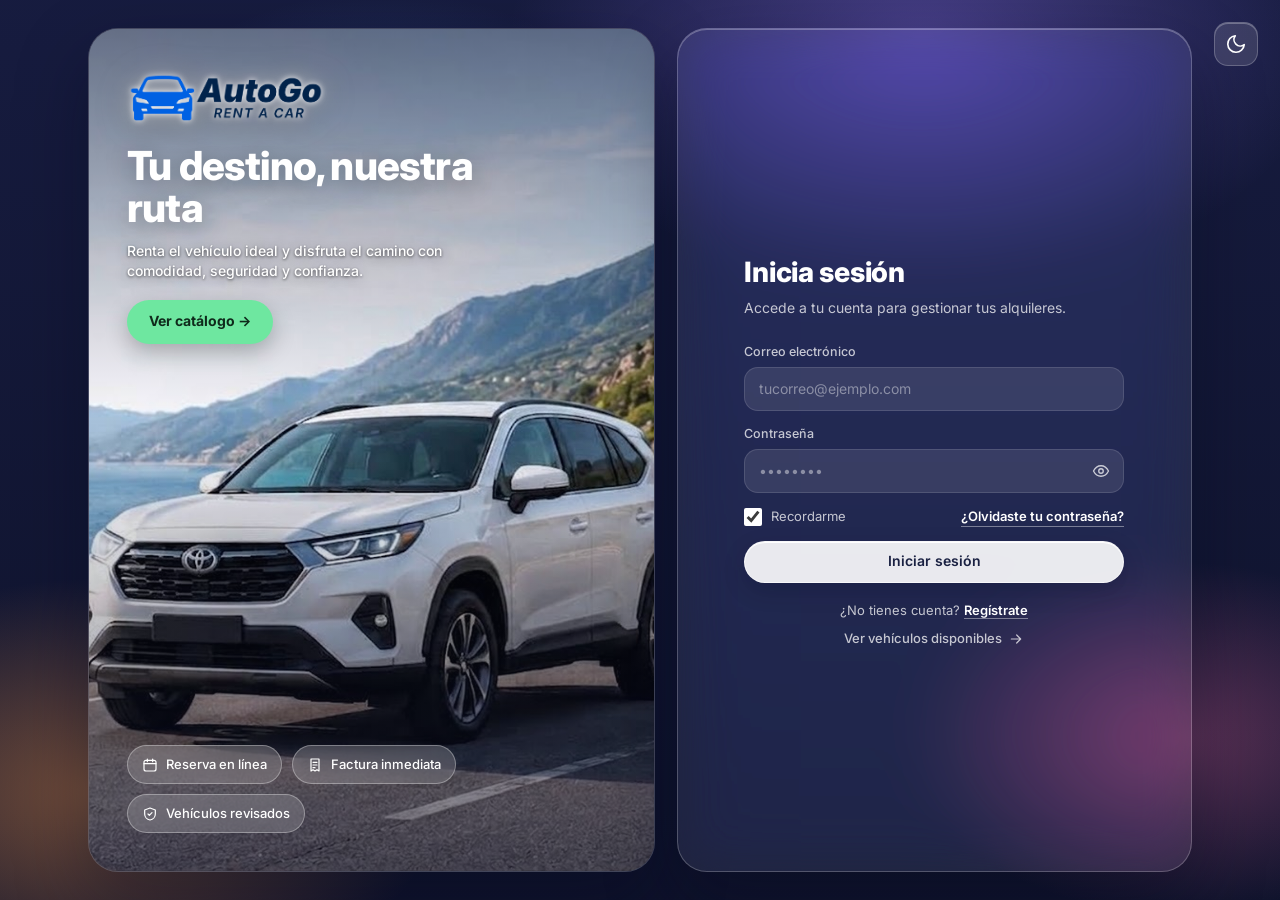
==== Frontend/index.html @ e3b2bcf6 "Boton Salir en el catalogo sin sesion" ====
<!DOCTYPE html>
<html lang="es">

<head>
    <meta charset="UTF-8">
    <meta name="viewport" content="width=device-width, initial-scale=1.0">
    <meta name="description" content="AutoGo Rent a Car: consulta vehículos disponibles, renta en línea y gestiona tus alquileres.">
    <meta name="theme-color" content="#151b38">
    <title>AutoGo Rent a Car</title>

    <!-- Aplica el modo noche antes de dibujar la página (evita el parpadeo) -->
    <script>
        try {
            if (localStorage.getItem('autogo-tema') === 'noche') {
                document.documentElement.setAttribute('data-tema', 'noche');
            }
        } catch (e) { }
    </script>

    <link rel="icon" href="logo.png">
    <link rel="preconnect" href="https://fonts.googleapis.com">
    <link rel="preconnect" href="https://fonts.gstatic.com" crossorigin>
    <link href="https://fonts.googleapis.com/css2?family=Inter:wght@400;500;600;700;800&display=swap" rel="stylesheet">
    <link rel="stylesheet" href="styles.css?v=4">
</head>

<body>

    <!-- ICONO DEL VEHÍCULO -->
    <svg width="0" height="0" style="position:absolute;" aria-hidden="true">
        <defs>
            <symbol id="auto" viewBox="0 0 64 36">
                <path d="M10 6c2-4 6-6 10-6h24c4 0 8 2 10 6l4 8c4 1 6 4 6 8v6c0 2-2 3-4 3h-3a7 7 0 0 1-14 0H25a7 7 0 0 1-14 0H6c-2 0-4-1-4-3v-6c0-4 2-7 6-8zm8 2-4 7h36l-4-7zM18 34a4 4 0 1 0 0-8 4 4 0 0 0 0 8zm28 0a4 4 0 1 0 0-8 4 4 0 0 0 0 8z"/>
            </symbol>
        </defs>
    </svg>

    <!-- FONDO -->
    <div class="fondo" aria-hidden="true"></div>

    <!-- APLICACIÓN -->
    <div id="raiz"></div>

    <noscript>
        <p class="sin-js">AutoGo necesita JavaScript activado para funcionar.</p>
    </noscript>

    <script src="js/config.js?v=3"></script>
    <script src="js/ui.js?v=3"></script>
    <script src="js/demo.js?v=3"></script>
    <script src="js/api.js?v=3"></script>
    <script src="js/app.js?v=3"></script>

    <!-- Banner de la pantalla de Inicio: ajusta su alto al saludo + tarjetas -->
    <script>
        (function () {
            var raiz = document.getElementById('raiz');
            var pendiente = false;

            function ajustarBanner() {
                pendiente = false;
                var main = document.querySelector('.main');
                if (!main) return;
                var ruta = (location.hash.split('/')[1] || '').split('?')[0];
                var kpis = main.querySelector('.kpis');
                var top = main.querySelector('.topbar');
                if (ruta !== 'inicio' || !kpis || !top) {
                    main.classList.remove('hero-on');
                    return;
                }
                main.classList.add('hero-on');

                // Mueve "Rentar un vehículo" a la fila de tarjetas
                var btn = Array.prototype.slice.call(top.querySelectorAll('a, button'))
                    .filter(function (el) { return /rentar/i.test(el.textContent); })[0];
                if (btn) {
                    btn.classList.add('kpi-accion');
                    kpis.insertBefore(btn, kpis.firstChild);
                }
                var alto = kpis.offsetTop + kpis.offsetHeight + 16 - 18;
                main.style.setProperty('--hero-h', alto + 'px');
            }

            function programar() {
                if (pendiente) return;
                pendiente = true;
                requestAnimationFrame(ajustarBanner);
            }

            // Ruta del catálogo: se toma del enlace "Ver vehículos disponibles" cuando aparece
            var rutaCatalogo = '#/catalogo';

            // Mensaje para invitar al cliente a ver el catálogo (login y registro)
            function mensajeCatalogo() {
                var enlace = Array.prototype.slice.call(
                    document.querySelectorAll('a[href*="catalogo"], a[href*="vehiculos"], a[href*="disponibles"]')
                ).filter(function (a) { return !a.closest('.marca') && !a.closest('.auth-promo'); })[0];
                if (enlace && enlace.getAttribute('href')) rutaCatalogo = enlace.getAttribute('href');

                var foto = document.querySelector('.auth-foto');
                if (!foto) return;

                // El logo ya no lleva al catálogo: se quita el enlace
                var marca = foto.querySelector('.marca');
                if (marca) {
                    Array.prototype.forEach.call(marca.querySelectorAll('a'), function (a) {
                        a.removeAttribute('href');
                        a.setAttribute('tabindex', '-1');
                        a.style.pointerEvents = 'none';
                        a.style.cursor = 'default';
                    });
                    marca.style.cursor = 'default';
                }

                if (foto.querySelector('.auth-promo')) return;
                var p = foto.querySelector('p');
                if (!p) return;

                // Solo el botón verde (sin título ni texto)
                var caja = document.createElement('div');
                caja.className = 'auth-promo';
                caja.innerHTML = '<a href="' + rutaCatalogo + '">Ver catálogo &rarr;</a>';
                p.parentNode.insertBefore(caja, p.nextSibling);
            }

            /* ---------------------------------------------------------
               ENGRANAJE ELIMINADO → acciones en el menú lateral
               (Cambiar contraseña · Modo noche · Cerrar sesión)
            --------------------------------------------------------- */
            var SVG = function (d) {
                return '<svg class="ic" viewBox="0 0 24 24" aria-hidden="true">' + d + '</svg>';
            };
            var ICONOS = {
                clave: SVG('<rect x="4" y="11" width="16" height="10" rx="2"/><path d="M8 11V7a4 4 0 0 1 8 0v4"/>'),
                luna: SVG('<path d="M21 12.8A9 9 0 1 1 11.2 3a7 7 0 0 0 9.8 9.8z"/>'),
                sol: SVG('<circle cx="12" cy="12" r="4"/><path d="M12 2v2M12 20v2M4.9 4.9l1.4 1.4M17.7 17.7l1.4 1.4M2 12h2M20 12h2M4.9 19.1l1.4-1.4M17.7 6.3l1.4-1.4"/>'),
                salir: SVG('<path d="M9 21H5a2 2 0 0 1-2-2V5a2 2 0 0 1 2-2h4"/><path d="m16 17 5-5-5-5"/><path d="M21 12H9"/>')
            };

            function esNoche() {
                return document.documentElement.getAttribute('data-tema') === 'noche';
            }

            function pintarTema(a) {
                var noche = esNoche();
                a.innerHTML = (noche ? ICONOS.sol : ICONOS.luna) + '<span>' + (noche ? 'Modo día' : 'Modo noche') + '</span>';
                a.title = noche ? 'Cambiar a modo día' : 'Cambiar a modo noche';
            }

            function alternarTema() {
                var noche = !esNoche();
                if (noche) document.documentElement.setAttribute('data-tema', 'noche');
                else document.documentElement.removeAttribute('data-tema');
                try { localStorage.setItem('autogo-tema', noche ? 'noche' : 'dia'); } catch (e) { }
                var meta = document.querySelector('meta[name="theme-color"]');
                if (meta) meta.setAttribute('content', noche ? '#05070f' : '#151b38');
                Array.prototype.forEach.call(document.querySelectorAll('.nav-extra[data-accion="tema"]'), pintarTema);
            }

            // Quita el engranaje de la esquina del banner (se deja en el DOM, oculto)
            function ocultarEngranaje() {
                var top = document.querySelector('.main .topbar');
                if (!top || top.querySelector('.gear-oculto')) return;
                var botones = Array.prototype.slice.call(top.querySelectorAll('.icon-btn'))
                    .filter(function (b) { return !b.classList.contains('campana') && !b.closest('.campana'); });
                if (!botones.length) return;
                var gear = botones.filter(function (b) {
                    return /ajust|config|herram|menu|menú|opci|usuario|cuenta/i
                        .test((b.getAttribute('aria-label') || '') + ' ' + (b.title || ''));
                })[0] || botones[botones.length - 1];
                gear.classList.add('gear-oculto');
            }

            function haySesion() {
                return typeof Api !== 'undefined' && !!Api.sesion();
            }

            // Crea los 3 botones debajo de "Mi perfil"
            function crearAcciones() {
                var nav = document.querySelector('.app .nav');
                if (!nav || nav.querySelector('.nav-extra')) return;
                var defs = haySesion() ? [
                    { id: 'clave', cls: 'primero', html: ICONOS.clave + '<span>Cambiar contraseña</span>', title: 'Cambiar contraseña' },
                    { id: 'tema', cls: '', html: '', title: '' },
                    { id: 'salir', cls: 'salir', html: ICONOS.salir + '<span>Cerrar sesión</span>', title: 'Cerrar sesión' }
                ] : [
                    { id: 'tema', cls: 'primero', html: '', title: '' },
                    { id: 'salir', cls: 'salir', html: ICONOS.salir + '<span>Salir</span>', title: 'Salir' }
                ];
                defs.forEach(function (d) {
                    var a = document.createElement('a');
                    a.href = '#';
                    a.setAttribute('role', 'button');
                    a.className = 'nav-extra ' + d.cls;
                    a.setAttribute('data-accion', d.id);
                    if (d.id === 'tema') pintarTema(a);
                    else { a.innerHTML = d.html; a.title = d.title; }
                    nav.appendChild(a);
                });
            }

            // Usa el menú original (oculto) para no perder la lógica de la app
            function usarMenuOriginal(patron) {
                var origen = document.querySelector('.gear-oculto') || document.querySelector('.side-pie .yo');
                if (!origen) return;
                document.body.classList.add('menu-oculto');
                var intentos = 0;

                function terminar() {
                    var m = document.querySelector('.menu-usuario');
                    if (m && m.parentNode) m.parentNode.removeChild(m);
                    setTimeout(function () { document.body.classList.remove('menu-oculto'); }, 150);
                }

                function buscar() {
                    var menu = document.querySelector('.menu-usuario');
                    var item = menu && Array.prototype.slice.call(menu.querySelectorAll('a, button'))
                        .filter(function (el) { return patron.test(el.textContent); })[0];
                    if (item) {
                        item.click();
                        setTimeout(function () {
                            if (document.querySelector('.menu-usuario')) terminar();
                            else document.body.classList.remove('menu-oculto');
                        }, 80);
                    } else if (++intentos < 12) {
                        setTimeout(buscar, 30);
                    } else {
                        terminar();
                    }
                }

                origen.click();
                buscar();
            }

            document.addEventListener('click', function (e) {
                var el = e.target.closest && e.target.closest('.nav-extra');
                if (!el) return;
                e.preventDefault();
                var accion = el.getAttribute('data-accion');
                if (accion === 'tema') alternarTema();
                else if (accion === 'clave') usarMenuOriginal(/contrase|segur/i);
                else if (accion === 'salir') {
                    if (haySesion()) usarMenuOriginal(/cerrar|salir/i);
                    else location.hash = '#/login';
                }
            });

            function acciones() {
                ocultarEngranaje();
                crearAcciones();
            }

            new MutationObserver(function () { acciones(); mensajeCatalogo(); programar(); }).observe(raiz, { childList: true, subtree: true });
            // Respaldo: cualquier clic en el logo de la pantalla de acceso se ignora
            document.addEventListener('click', function (e) {
                if (e.target.closest && e.target.closest('.auth-foto .marca')) {
                    e.preventDefault();
                    e.stopPropagation();
                }
            }, true);

            window.addEventListener('hashchange', function () { mensajeCatalogo(); programar(); });
            window.addEventListener('resize', programar);
            window.addEventListener('load', mensajeCatalogo);

            // Al cargar: la pantalla puede estar ya dibujada, así que se coloca el botón de inmediato
            acciones();
            mensajeCatalogo();
            setTimeout(acciones, 150);
            setTimeout(mensajeCatalogo, 150);
            setTimeout(mensajeCatalogo, 600);
            programar();
        })();
    </script>

    <!-- Modo noche en la pantalla de acceso (botón arriba a la derecha) -->
    <script>
        (function () {
            var raiz = document.getElementById('raiz');
            var LUNA = '<svg class="ic" viewBox="0 0 24 24" aria-hidden="true"><path d="M21 12.8A9 9 0 1 1 11.2 3a7 7 0 0 0 9.8 9.8z"/></svg>';
            var SOL = '<svg class="ic" viewBox="0 0 24 24" aria-hidden="true"><circle cx="12" cy="12" r="4"/><path d="M12 2v2M12 20v2M4.9 4.9l1.4 1.4M17.7 17.7l1.4 1.4M2 12h2M20 12h2M4.9 19.1l1.4-1.4M17.7 6.3l1.4-1.4"/></svg>';

            function noche() { return document.documentElement.getAttribute('data-tema') === 'noche'; }

            function pintar(b) {
                b.innerHTML = noche() ? SOL : LUNA;
                b.title = noche() ? 'Cambiar a modo día' : 'Cambiar a modo noche';
                b.setAttribute('aria-label', b.title);
            }

            function crear() {
                var auth = document.querySelector('.auth');
                if (!auth || auth.querySelector('.tema-login')) return;
                var b = document.createElement('button');
                b.type = 'button';
                b.className = 'icon-btn cuadro tema-login';
                pintar(b);
                auth.appendChild(b);
            }

            document.addEventListener('click', function (e) {
                var b = e.target.closest && e.target.closest('.tema-login');
                if (!b) return;
                var n = !noche();
                if (n) document.documentElement.setAttribute('data-tema', 'noche');
                else document.documentElement.removeAttribute('data-tema');
                try { localStorage.setItem('autogo-tema', n ? 'noche' : 'dia'); } catch (err) { }
                var meta = document.querySelector('meta[name="theme-color"]');
                if (meta) meta.setAttribute('content', n ? '#05070f' : '#151b38');
                pintar(b);
            });

            new MutationObserver(crear).observe(raiz, { childList: true, subtree: true });
            crear();
        })();
    </script>

    <!-- =========================================================
         CARRUSEL del panel izquierdo (login / registro)
         Solo reemplaza la foto de fondo de .auth-foto
    ========================================================== -->
    <script>
        (function () {

            
            // Las que no existan se ignoran automáticamente.
            var FOTOS = [
                'carro1.png',
                'carro2.png',
                'carro3.png',
                'carro4.png',
                'carro5.jpeg',
                'carro6.png'
                
                
            ];

            var INTERVALO = 5050; // milisegundos entre fotos

            var raiz = document.getElementById('raiz');
            var validas = null;
            var cargando = false;
            var idx = 0;

            // Comprueba qué fotos existen realmente
            function cargar() {
                if (validas || cargando) return;
                cargando = true;
                var ok = [];
                var pend = FOTOS.length;

                function fin() {
                    if (--pend === 0) {
                        validas = ok.filter(Boolean);
                        cargando = false;
                        montar();
                    }
                }

                FOTOS.forEach(function (url, i) {
                    var im = new Image();
                    im.onload = function () { ok[i] = url; fin(); };
                    im.onerror = fin;
                    im.src = url;
                });
            }

            // Inserta la capa de fotos dentro del panel izquierdo
            function montar() {
                var foto = document.querySelector('.auth-foto');
                if (!foto || !validas || !validas.length) return;
                if (foto.querySelector('.auth-slides')) return;

                var cont = document.createElement('div');
                cont.className = 'auth-slides';
                cont.setAttribute('aria-hidden', 'true');

                validas.forEach(function (url) {
                    var s = document.createElement('div');
                    s.className = 'slide';
                    s.style.backgroundImage = 'url("' + url + '")';
                    cont.appendChild(s);
                });

                foto.insertBefore(cont, foto.firstChild);
                idx = 0;
                cont.firstChild.classList.add('activa');
            }

            // Pasa a la siguiente foto (en bucle infinito)
            function siguiente() {
                if (document.hidden) return;
                var cont = document.querySelector('.auth-slides');
                if (!cont || cont.children.length < 2) return;

                var s = cont.children;
                var actual = s[idx];
                idx = (idx + 1) % s.length; // al llegar a la última vuelve a la primera
                var nueva = s[idx];

                Array.prototype.forEach.call(s, function (x) { x.classList.remove('previa'); });
                actual.classList.remove('activa');
                actual.classList.add('previa');
                nueva.classList.add('activa');

                setTimeout(function () { actual.classList.remove('previa'); }, 1400);
            }

            // La pantalla de acceso la dibuja app.js, así que se vigila el DOM
            function revisar() {
                if (!document.querySelector('.auth-foto')) return;
                if (!validas) cargar(); else montar();
            }

            if (raiz) new MutationObserver(revisar).observe(raiz, { childList: true, subtree: true });
            revisar();
            setInterval(siguiente, INTERVALO);

        })();
    </script>

</body>

</html>
---- Frontend/styles.css ----
/* =========================================================
   AUTOGO - GLASS UI
========================================================= */

:root {
    --txt: #ffffff;
    --txt-2: rgba(255, 255, 255, .74);
    --txt-3: rgba(255, 255, 255, .52);

    --glass: rgba(255, 255, 255, .08);
    --glass-2: rgba(255, 255, 255, .12);
    --glass-3: rgba(255, 255, 255, .18);
    --glass-osc: rgba(14, 18, 42, .28);

    --borde: rgba(255, 255, 255, .22);
    --borde-2: rgba(255, 255, 255, .12);

    --blur: blur(26px) saturate(150%);
    --sombra: 0 30px 70px rgba(6, 9, 28, .38);
    --brillo: inset 0 1px 0 rgba(255, 255, 255, .28);

    --ok: #6ee7a0;
    --warn: #fcd27a;
    --bad: #fca5a5;
    --info: #a5c8ff;

    --pill: rgba(255, 255, 255, .9);
    --pill-txt: #1a2142;

    --r-xl: 30px;
    --r-lg: 22px;
    --r: 16px;
    --r-sm: 12px;

    --foto: url('fondo_login.png');
    --banner: url('banner.jpg');
}


/* =========================================================
   CONFIGURACIÓN GENERAL
========================================================= */

*,
*::before,
*::after {
    box-sizing: border-box;
    margin: 0;
    padding: 0;
}

[hidden] {
    display: none !important;
}

html {
    -webkit-text-size-adjust: 100%;
}

body {
    font-family: 'Inter', 'Segoe UI', system-ui, -apple-system, Arial, sans-serif;
    color: var(--txt);
    background: #151b38;
    min-height: 100vh;
    font-size: 14px;
    line-height: 1.45;
    -webkit-font-smoothing: antialiased;
}

body.con-modal {
    overflow: hidden;
}

a {
    color: inherit;
}

button {
    font: inherit;
    color: inherit;
    cursor: pointer;
    background: none;
    border: none;
}

img {
    display: block;
    max-width: 100%;
}

:focus-visible {
    outline: 2px solid #fff;
    outline-offset: 2px;
}

.sin-js {
    padding: 40px;
    text-align: center;
}


/* =========================================================
   FONDO
========================================================= */

.fondo {
    position: fixed;
    inset: 0;
    z-index: -1;
    overflow: hidden;
    background: #151b38;
}

.fondo::before {
    content: '';
    position: absolute;
    inset: -60px;
    background: var(--foto) center 70% / cover no-repeat;
    filter: blur(30px) saturate(1.25) brightness(.72);
    transform: scale(1.08);
}

.fondo::after {
    content: '';
    position: absolute;
    inset: 0;
    background:
        radial-gradient(38% 34% at 8% 88%, rgba(255, 158, 74, .42), transparent 70%),
        radial-gradient(30% 28% at 92% 82%, rgba(255, 112, 168, .32), transparent 70%),
        radial-gradient(46% 40% at 72% 4%, rgba(150, 120, 255, .38), transparent 70%),
        radial-gradient(30% 30% at 30% 20%, rgba(90, 160, 255, .25), transparent 70%),
        linear-gradient(180deg, rgba(24, 28, 70, .5), rgba(12, 15, 38, .66));
}


/* =========================================================
   EFECTO GLASS
========================================================= */

.glass,
.app,
.card,
.auth-panel,
.modal,
.menu-usuario,
.aviso {
    background: var(--glass);
    border: 1px solid var(--borde);
    box-shadow: var(--sombra), var(--brillo);
    -webkit-backdrop-filter: var(--blur);
    backdrop-filter: var(--blur);
}

.card {
    background: var(--glass-2);
    border-color: var(--borde);
    border-radius: var(--r-lg);
    padding: 20px;
    box-shadow: 0 12px 30px rgba(6, 9, 28, .18), var(--brillo);
    -webkit-backdrop-filter: blur(18px) saturate(140%);
    backdrop-filter: blur(18px) saturate(140%);
    min-width: 0;
}


/* =========================================================
   ESTRUCTURA PRINCIPAL
========================================================= */

.app {
    display: grid;
    grid-template-columns: 84px minmax(0, 1fr);
    max-width: 1440px;
    height: calc(100vh - 48px);
    margin: 24px auto;
    border-radius: var(--r-xl);
    overflow: hidden;
    transition: grid-template-columns .25s ease;
}

.app.expandida {
    grid-template-columns: 236px minmax(0, 1fr);
}

@media (min-width: 1500px) {
    .app {
        margin: 24px;
        max-width: none;
    }
}


/* =========================================================
   MENÚ LATERAL
========================================================= */

.side {
    display: flex;
    flex-direction: column;
    gap: 6px;
    padding: 22px 16px;
    background: var(--glass-osc);
    border-right: 1px solid var(--borde-2);
    min-height: 0;
    overflow-y: auto;
    overflow-x: hidden;
}

.side-top {
    display: flex;
    align-items: center;
    gap: 10px;
    margin-bottom: 26px;
    min-height: 48px;
}

.side-logo {
    display: none;
}

.side-logo img,
.marca img {
    height: 44px;
    width: auto;
    filter: brightness(0) invert(1);
}

.app.expandida .side-logo {
    display: block;
}

.nav {
    display: flex;
    flex-direction: column;
    gap: 6px;
    flex: 1;
}

.nav a {
    position: relative;
    display: flex;
    align-items: center;
    gap: 14px;
    height: 48px;
    padding: 0 14px;
    border-radius: 14px;
    color: var(--txt-2);
    text-decoration: none;
    white-space: nowrap;
    transition: background .2s, color .2s;
}

.nav a .ic {
    width: 22px;
    height: 22px;
    flex: none;
}

.nav a span {
    opacity: 0;
    transition: opacity .2s;
    font-weight: 500;
}

.app.expandida .nav a span {
    opacity: 1;
}

.nav a:hover {
    background: var(--glass-2);
    color: #fff;
}

.nav a.act {
    color: #fff;
    background: var(--glass-3);
}

.nav a.act::before {
    content: '';
    position: absolute;
    left: -16px;
    top: 13px;
    bottom: 13px;
    width: 3px;
    border-radius: 0 3px 3px 0;
    background: #fff;
}

.nav .contador {
    position: absolute;
    top: 7px;
    left: 30px;
    min-width: 17px;
    height: 17px;
    padding: 0 4px;
    border-radius: 9px;
    background: #ff8a8a;
    color: #2a0f17;
    font-size: 10px;
    font-weight: 700;
    display: grid;
    place-items: center;
    opacity: 1 !important;
}

.side-pie {
    margin-top: 14px;
    padding-top: 14px;
    border-top: 1px solid var(--borde-2);
}

.yo {
    display: flex;
    align-items: center;
    gap: 12px;
    width: 100%;
    padding: 4px;
    border-radius: 999px;
    text-align: left;
}

.yo:hover {
    background: var(--glass-2);
}

.yo div {
    display: none;
    min-width: 0;
}

.app.expandida .yo div {
    display: block;
}

.yo b,
.yo small {
    display: block;
    white-space: nowrap;
    overflow: hidden;
    text-overflow: ellipsis;
}

.yo small {
    color: var(--txt-3);
    font-size: 12px;
}

.avatar {
    width: 42px;
    height: 42px;
    border-radius: 50%;
    flex: none;
    display: grid;
    place-items: center;
    font-weight: 700;
    font-size: 14px;
    letter-spacing: .02em;
    color: #fff;
    background: linear-gradient(140deg, rgba(255, 255, 255, .42), rgba(255, 255, 255, .1));
    border: 2px solid rgba(255, 255, 255, .55);
    box-shadow: 0 6px 16px rgba(0, 0, 0, .2);
}

.avatar.sm {
    width: 36px;
    height: 36px;
    font-size: 12px;
    border-width: 1.5px;
}

.avatar.lg {
    width: 76px;
    height: 76px;
    font-size: 24px;
}


/* =========================================================
   CONTENIDO
========================================================= */

.main {
    min-width: 0;
    min-height: 0;
    overflow-y: auto;
    padding: 34px 38px 40px;
    scroll-behavior: smooth;
}

.topbar {
    display: flex;
    align-items: center;
    justify-content: space-between;
    gap: 18px;
    margin-bottom: 28px;
    flex-wrap: wrap;
}

.topbar .marca {
    display: none;
}

.topbar h1 {
    font-size: 30px;
    font-weight: 800;
    text-transform: uppercase;
    letter-spacing: .01em;
    line-height: 1.1;
    text-shadow: 0 2px 18px rgba(0, 0, 0, .18);
}

.topbar .sub {
    color: var(--txt-2);
    margin-top: 6px;
}

.top-acc {
    display: flex;
    align-items: center;
    gap: 10px;
}

.acc-fijas {
    display: flex;
    align-items: center;
    gap: 4px;
    position: relative;
}

.campana {
    position: relative;
}

.campana .punto {
    position: absolute;
    top: 6px;
    right: 6px;
    min-width: 16px;
    height: 16px;
    padding: 0 4px;
    border-radius: 8px;
    background: #ff8a8a;
    color: #2a0f17;
    font-size: 10px;
    font-weight: 700;
    display: grid;
    place-items: center;
}

.seccion {
    display: grid;
    gap: 20px;
}


/* =========================================================
   BOTONES
========================================================= */

.btn {
    display: inline-flex;
    align-items: center;
    justify-content: center;
    gap: 8px;
    min-height: 42px;
    padding: 0 22px;
    border-radius: 999px;
    background: var(--pill);
    color: var(--pill-txt);
    font-weight: 600;
    text-decoration: none;
    white-space: nowrap;
    border: 1px solid rgba(255, 255, 255, .7);
    box-shadow: 0 8px 22px rgba(6, 9, 28, .2), inset 0 1px 0 #fff;
    transition: background .2s, transform .15s, box-shadow .2s, opacity .2s;
}

.btn .ic {
    width: 18px;
    height: 18px;
}

.btn:hover {
    background: #fff;
    transform: translateY(-1px);
}

.btn:active {
    transform: translateY(0);
}

.btn:disabled {
    opacity: .55;
    cursor: not-allowed;
    transform: none;
}

.btn.ghost {
    background: var(--glass-2);
    color: #fff;
    border-color: var(--borde);
    box-shadow: var(--brillo);
}

.btn.ghost:hover {
    background: var(--glass-3);
}

.btn.danger {
    background: rgba(252, 165, 165, .16);
    color: #ffd6d6;
    border-color: rgba(252, 165, 165, .45);
    box-shadow: none;
}

.btn.danger:hover {
    background: rgba(252, 165, 165, .26);
}

.btn.sm {
    min-height: 34px;
    padding: 0 14px;
    font-size: 13px;
}

.btn.block {
    width: 100%;
}

.btn.cargando {
    position: relative;
    color: transparent !important;
}

.btn.cargando::after {
    content: '';
    position: absolute;
    width: 18px;
    height: 18px;
    border-radius: 50%;
    border: 2px solid currentColor;
    border-color: var(--pill-txt) transparent var(--pill-txt) transparent;
    animation: giro .8s linear infinite;
}

.btn.ghost.cargando::after,
.btn.danger.cargando::after {
    border-color: #fff transparent #fff transparent;
}

@keyframes giro {
    to {
        transform: rotate(360deg);
    }
}

.icon-btn {
    width: 44px;
    height: 44px;
    border-radius: 50%;
    display: inline-grid;
    place-items: center;
    color: #fff;
    transition: background .2s;
    flex: none;
}

.icon-btn:hover {
    background: var(--glass-2);
}

.icon-btn .ic {
    width: 22px;
    height: 22px;
}

.icon-btn.sm {
    width: 34px;
    height: 34px;
}

.icon-btn.sm .ic {
    width: 18px;
    height: 18px;
}

.icon-btn.cuadro {
    border-radius: 14px;
    background: var(--glass-2);
    border: 1px solid var(--borde);
    box-shadow: var(--brillo);
}

.acciones {
    display: flex;
    gap: 4px;
    justify-content: flex-end;
}

.acciones .icon-btn {
    width: 34px;
    height: 34px;
    color: var(--txt-2);
}

.acciones .icon-btn:hover {
    color: #fff;
}

.acciones .icon-btn .ic {
    width: 18px;
    height: 18px;
}

.acciones .icon-btn:disabled {
    opacity: .3;
    cursor: not-allowed;
    background: none;
}

.link {
    color: #fff;
    font-weight: 600;
    text-decoration: none;
    border-bottom: 1px solid rgba(255, 255, 255, .4);
}

.link:hover {
    border-color: #fff;
}

.link.suave {
    display: inline-flex;
    align-items: center;
    gap: 6px;
    color: var(--txt-2);
    border: none;
    font-weight: 500;
}

.link.suave .ic {
    width: 16px;
    height: 16px;
}

.link.suave:hover {
    color: #fff;
}


/* =========================================================
   ÍCONOS
========================================================= */

.ic {
    width: 20px;
    height: 20px;
    fill: none;
    stroke: currentColor;
    stroke-width: 1.8;
    stroke-linecap: round;
    stroke-linejoin: round;
    flex: none;
}

.auto-svg {
    fill: currentColor;
}


/* =========================================================
   FORMULARIOS
========================================================= */

.campo {
    display: flex;
    flex-direction: column;
    gap: 6px;
    min-width: 0;
}

.campo label {
    font-size: 12.5px;
    font-weight: 500;
    color: var(--txt-2);
}

.campo label i {
    color: var(--bad);
    font-style: normal;
}

input,
select,
textarea {
    width: 100%;
    min-height: 44px;
    padding: 10px 14px;
    border-radius: 14px;
    border: 1px solid var(--borde-2);
    background: rgba(255, 255, 255, .1);
    color: #fff;
    font: inherit;
    font-size: 14px;
    color-scheme: dark;
    transition: border-color .2s, background .2s, box-shadow .2s;
}

textarea {
    resize: vertical;
    min-height: 80px;
}

select {
    appearance: none;
    padding-right: 38px;
    background-image: url("data:image/svg+xml,%3Csvg xmlns='http://www.w3.org/2000/svg' viewBox='0 0 24 24' fill='none' stroke='white' stroke-width='2' stroke-linecap='round' stroke-linejoin='round'%3E%3Cpath d='m6 9 6 6 6-6'/%3E%3C/svg%3E");
    background-repeat: no-repeat;
    background-position: right 14px center;
    background-size: 16px;
}

option {
    color: #1a2142;
    background: #fff;
}

input::placeholder,
textarea::placeholder {
    color: rgba(255, 255, 255, .42);
}

input:hover,
select:hover,
textarea:hover {
    background-color: rgba(255, 255, 255, .14);
}

input:focus,
select:focus,
textarea:focus {
    outline: none;
    border-color: rgba(255, 255, 255, .6);
    background-color: rgba(255, 255, 255, .16);
    box-shadow: 0 0 0 4px rgba(255, 255, 255, .1);
}

input:disabled,
select:disabled {
    opacity: .55;
    cursor: not-allowed;
}

input[type=checkbox] {
    width: 18px;
    height: 18px;
    min-height: 0;
    padding: 0;
    accent-color: #fff;
    flex: none;
}

input[type=file] {
    padding: 9px;
}

input[type=file]::file-selector-button {
    border: none;
    border-radius: 999px;
    padding: 6px 14px;
    margin-right: 12px;
    background: var(--pill);
    color: var(--pill-txt);
    font: inherit;
    font-weight: 600;
    cursor: pointer;
}

.campo.invalido input,
.campo.invalido select,
.campo.invalido textarea {
    border-color: rgba(252, 165, 165, .8);
    box-shadow: 0 0 0 4px rgba(252, 165, 165, .12);
}

.campo .err {
    color: var(--bad);
    font-size: 12px;
    min-height: 0;
}

.campo .err:empty {
    display: none;
}

.campo .ayuda {
    color: var(--txt-3);
    font-size: 12px;
}

.con-boton {
    position: relative;
}

.con-boton input {
    padding-right: 46px;
}

.ver-pass {
    position: absolute;
    right: 6px;
    top: 50%;
    transform: translateY(-50%);
    width: 34px;
    height: 34px;
    border-radius: 50%;
    display: grid;
    place-items: center;
    color: var(--txt-2);
}

.ver-pass:hover {
    color: #fff;
    background: var(--glass-2);
}

.ver-pass .ic {
    width: 18px;
    height: 18px;
}

.form {
    display: grid;
    gap: 14px;
}

.grid2 {
    display: grid;
    grid-template-columns: repeat(2, minmax(0, 1fr));
    gap: 14px;
}

.grid2 .todo {
    grid-column: 1 / -1;
}

.check {
    display: inline-flex;
    align-items: center;
    gap: 9px;
    color: var(--txt-2);
    font-size: 13px;
    cursor: pointer;
}

.fila-sb {
    display: flex;
    align-items: center;
    justify-content: space-between;
    gap: 12px;
    flex-wrap: wrap;
    font-size: 13px;
}

.form-err {
    display: flex;
    gap: 10px;
    align-items: flex-start;
    padding: 11px 14px;
    border-radius: var(--r-sm);
    background: rgba(252, 165, 165, .14);
    border: 1px solid rgba(252, 165, 165, .4);
    color: #ffe0e0;
    font-size: 13px;
}

.form-ok {
    display: flex;
    gap: 12px;
    align-items: flex-start;
    padding: 14px 16px;
    border-radius: var(--r);
    background: rgba(110, 231, 160, .12);
    border: 1px solid rgba(110, 231, 160, .4);
    color: #e3ffef;
}

.form-ok .ic {
    color: var(--ok);
    margin-top: 1px;
}


/* =========================================================
   LOGIN / REGISTRO
========================================================= */

.auth {
    display: grid;
    grid-template-columns: minmax(0, 1.1fr) minmax(0, 1fr);
    gap: 22px;
    max-width: 1160px;
    min-height: 100vh;
    margin: 0 auto;
    padding: 28px;
    align-items: stretch;
}

.auth-foto {
    position: relative;
    border-radius: var(--r-xl);
    overflow: hidden;
    padding: 38px;
    display: flex;
    flex-direction: column;
    justify-content: space-between;
    gap: 24px;
    min-height: 560px;
    background:
        linear-gradient(180deg, rgba(14, 18, 44, .55) 0%, rgba(14, 18, 44, 0) 45%, rgba(14, 18, 44, .55) 100%),
        var(--foto) center 65% / cover no-repeat;
    border: 1px solid var(--borde);
    box-shadow: var(--sombra);
}



.auth-foto h1 {
    font-size: 40px;
    line-height: 1.05;
    font-weight: 800;
    letter-spacing: -.02em;
    max-width: 380px;
    margin-top: 18px;
    text-shadow: 0 4px 24px rgba(0, 0, 0, .35);
}


/* =========================================================
   CARRUSEL DEL PANEL IZQUIERDO
========================================================= */



.auth-foto > div:not(.auth-slides),
.auth-foto > .chips {
    position: relative;
    z-index: 5;
}


.auth-foto > .auth-slides {
    position: absolute;
    inset: 0;
    z-index: 0;
    overflow: hidden;
}

.auth-slides .slide {
    position: absolute;
    inset: 0;
    background-size: cover;
    background-position: center 65%;
    background-repeat: no-repeat;
    opacity: 0;
    z-index: 0;
    transition: opacity 1.2s ease-in-out;
}

.auth-slides::after {
    content: '';
    position: absolute;
    inset: 0;
    z-index: 3;
    pointer-events: none;
    background: linear-gradient(180deg,
        rgba(14, 18, 44, .62) 0%,
        rgba(14, 18, 44, .22) 45%,
        rgba(14, 18, 44, .62) 100%);
}





/* =========================================================
   FIX: contenido del panel izquierdo SIEMPRE sobre el carrusel
========================================================= */
.auth-foto > .auth-slides {
    z-index: 0;
}

/* foto anterior: sigue visible mientras entra la nueva (sin parpadeo) */
.auth-slides .slide.previa {
    opacity: 1;
    z-index: 1;
}

.auth-slides .slide.activa {
    opacity: 1;
    z-index: 1;

}





/* degradado sobre las fotos para que el texto se lea bien */
.auth-slides::after {
    content: '';
    position: absolute;
    inset: 0;
    z-index: 3;
    pointer-events: none;
    background: linear-gradient(180deg,
        rgba(14, 18, 44, .55) 0%,
        rgba(14, 18, 44, 0) 45%,
        rgba(14, 18, 44, .55) 100%);
}

:root[data-tema="noche"] .auth-slides::after {
    background: linear-gradient(180deg,
        rgba(4, 6, 20, .72) 0%,
        rgba(4, 6, 20, .25) 45%,
        rgba(4, 6, 20, .78) 100%);
}




.chips {
    display: flex;
    gap: 10px;
    flex-wrap: wrap;
}

.chip {
    display: inline-flex;
    align-items: center;
    gap: 8px;
    padding: 9px 14px;
    border-radius: 999px;
    background: rgba(255, 255, 255, .16);
    border: 1px solid rgba(255, 255, 255, .32);
    -webkit-backdrop-filter: blur(14px);
    backdrop-filter: blur(14px);
    font-size: 13px;
    font-weight: 500;
}

.chip .ic {
    width: 16px;
    height: 16px;
}

.auth-panel {
    border-radius: var(--r-xl);
    padding: 44px;
    display: flex;
    flex-direction: column;
    justify-content: center;
}

.auth-panel .contenido {
    width: 100%;
    max-width: 380px;
    margin: 0 auto;
}

.auth-panel h2 {
    font-size: 28px;
    font-weight: 800;
    letter-spacing: -.01em;
}

.auth-panel .sub {
    color: var(--txt-2);
    margin: 6px 0 24px;
}

.auth-panel .pie {
    text-align: center;
    color: var(--txt-2);
    font-size: 13px;
    margin-top: 18px;
}

.auth-panel .pie + .pie {
    margin-top: 10px;
}

.separador {
    display: flex;
    align-items: center;
    gap: 12px;
    color: var(--txt-3);
    font-size: 12px;
    margin: 4px 0;
}

.separador::before,
.separador::after {
    content: '';
    flex: 1;
    height: 1px;
    background: var(--borde-2);
}

.nota-demo {
    margin-top: 22px;
    padding: 12px 14px;
    border-radius: var(--r-sm);
    border: 1px dashed rgba(255, 255, 255, .3);
    color: var(--txt-2);
    font-size: 12.5px;
}

.nota-demo b {
    color: #fff;
}

.nota-demo button {
    text-decoration: underline;
    color: #fff;
    font-size: 12.5px;
}


/* =========================================================
   TARJETAS DE RESUMEN
========================================================= */

.kpis {
    display: grid;
    grid-template-columns: repeat(auto-fit, minmax(190px, 1fr));
    gap: 16px;
}

.kpi {
    display: flex;
    flex-direction: column;
    gap: 6px;
    padding: 18px 20px;
}

.kpi .etq {
    display: flex;
    align-items: center;
    gap: 8px;
    color: var(--txt-2);
    font-size: 13px;
    font-weight: 500;
}

.kpi .etq .ic {
    width: 17px;
    height: 17px;
}

.kpi .valor {
    font-size: 26px;
    font-weight: 700;
    letter-spacing: -.01em;
    line-height: 1.15;
    font-variant-numeric: tabular-nums;
}

.kpi .nota {
    color: var(--txt-3);
    font-size: 12px;
}

.card-h {
    display: flex;
    align-items: center;
    justify-content: space-between;
    gap: 12px;
    margin-bottom: 16px;
}

.card-h h3 {
    font-size: 17px;
    font-weight: 600;
}

.card-h .extra {
    color: var(--txt-2);
    font-size: 13px;
}

.pastilla {
    display: inline-flex;
    align-items: center;
    gap: 6px;
    padding: 5px 12px;
    border-radius: 999px;
    background: var(--glass-2);
    border: 1px solid var(--borde);
    font-size: 12.5px;
    color: var(--txt-2);
    white-space: nowrap;
}

.auth-foto .marca img {
    height: 60px;
    filter:
        drop-shadow(0 0 3px rgba(255, 255, 255, .95))
        drop-shadow(0 0 12px rgba(255, 255, 255, .55))
        drop-shadow(0 4px 14px rgba(0, 0, 0, .35));
}

.auth-foto p {
    max-width: 360px;
    color: #fff;
    margin-top: 12px;
    font-size: 1s5px;
    font-weight: 500;
    text-shadow:
        0 1px 3px rgba(0, 0, 0, .6),
        0 2px 14px rgba(0, 0, 0, .45);
}
/* =========================================================
   PANEL (DASHBOARD)
========================================================= */

.dash {
    display: grid;
    grid-template-columns: repeat(3, minmax(0, 1fr));
    grid-template-areas:
        "act graf graf"
        "act flota pend";
    gap: 20px;
}

.a-act {
    grid-area: act;
    display: flex;
    flex-direction: column;
}

.a-graf {
    grid-area: graf;
}

.a-flota {
    grid-area: flota;
}

.a-pend {
    grid-area: pend;
}

.lista {
    display: flex;
    flex-direction: column;
}

.lista .item {
    display: flex;
    align-items: center;
    gap: 12px;
    padding: 11px 0;
    border-bottom: 1px solid var(--borde-2);
    min-width: 0;
}

.lista .item:last-child {
    border-bottom: none;
}

.lista .item > div {
    min-width: 0;
    flex: 1;
}

.lista .item b,
.lista .item small {
    display: block;
    white-space: nowrap;
    overflow: hidden;
    text-overflow: ellipsis;
}

.lista .item b {
    font-weight: 600;
}

.lista .item small {
    color: var(--txt-3);
    font-size: 12px;
}

.lista .item .monto {
    font-weight: 600;
    white-space: nowrap;
    font-variant-numeric: tabular-nums;
}

.a-act .lista {
    flex: 1;
}

.a-act .btn {
    margin-top: 14px;
}

/* Gráfico de ingresos */

.grafico {
    position: relative;
}

.grafico svg {
    width: 100%;
    height: auto;
    display: block;
    overflow: visible;
}

.grafico .eje {
    fill: rgba(255, 255, 255, .55);
    font-size: 11px;
    font-family: inherit;
}

.grafico .rejilla {
    stroke: rgba(255, 255, 255, .12);
    stroke-width: 1;
}

.grafico .linea {
    fill: none;
    stroke: #fff;
    stroke-width: 2.5;
    stroke-linecap: round;
    stroke-linejoin: round;
}

.grafico .guia {
    stroke: rgba(255, 255, 255, .45);
    stroke-width: 1;
    stroke-dasharray: 3 4;
}

.grafico .marca-punto {
    fill: #fff;
    stroke: rgba(30, 36, 80, .9);
    stroke-width: 2;
}

.grafico .zona {
    fill: transparent;
    cursor: crosshair;
}

.tip {
    position: absolute;
    pointer-events: none;
    padding: 8px 12px;
    border-radius: 12px;
    background: rgba(18, 22, 52, .82);
    border: 1px solid var(--borde);
    -webkit-backdrop-filter: blur(10px);
    backdrop-filter: blur(10px);
    font-size: 12px;
    white-space: nowrap;
    transform: translate(-50%, calc(-100% - 12px));
    opacity: 0;
    transition: opacity .15s;
}

.tip.on {
    opacity: 1;
}

.tip b {
    display: block;
    font-size: 14px;
}

.tip span {
    color: var(--txt-2);
}

/* Estado de la flota */

.barra-flota {
    display: flex;
    gap: 2px;
    height: 14px;
    border-radius: 7px;
    overflow: hidden;
    margin: 6px 0 16px;
    background: var(--glass-2);
}

.barra-flota span {
    height: 100%;
    border-radius: 4px;
    min-width: 4px;
}

.leyenda {
    display: grid;
    gap: 10px;
}

.leyenda div {
    display: flex;
    align-items: center;
    gap: 10px;
    font-size: 13px;
    color: var(--txt-2);
}

.leyenda i {
    width: 10px;
    height: 10px;
    border-radius: 3px;
    flex: none;
}

.leyenda b {
    margin-left: auto;
    color: #fff;
    font-variant-numeric: tabular-nums;
}

.c-ok {
    background: var(--ok);
}

.c-info {
    background: var(--info);
}

.c-warn {
    background: var(--warn);
}

.c-bad {
    background: var(--bad);
}

.total-flota {
    display: flex;
    align-items: baseline;
    gap: 8px;
}

.total-flota b {
    font-size: 28px;
    font-weight: 700;
}

.total-flota span {
    color: var(--txt-2);
}


/* =========================================================
   BARRA DE HERRAMIENTAS
========================================================= */

.herramientas {
    display: flex;
    align-items: center;
    gap: 12px;
    flex-wrap: wrap;
    margin-bottom: 16px;
}

.herramientas .buscar {
    flex: 1 1 240px;
    position: relative;
}

.herramientas .buscar .ic {
    position: absolute;
    left: 14px;
    top: 50%;
    transform: translateY(-50%);
    color: var(--txt-3);
    pointer-events: none;
}

.herramientas .buscar input {
    padding-left: 42px;
    border-radius: 999px;
}

.herramientas select {
    width: auto;
    min-width: 170px;
    border-radius: 999px;
}

.herramientas .derecha {
    margin-left: auto;
    display: flex;
    gap: 10px;
    flex-wrap: wrap;
}

.segmentos {
    display: inline-flex;
    gap: 4px;
    padding: 4px;
    border-radius: 999px;
    background: var(--glass);
    border: 1px solid var(--borde-2);
    flex-wrap: wrap;
}

.segmentos button {
    padding: 7px 16px;
    border-radius: 999px;
    color: var(--txt-2);
    font-weight: 500;
    font-size: 13px;
    transition: background .2s, color .2s;
}

.segmentos button:hover {
    color: #fff;
}

.segmentos button.act {
    background: var(--pill);
    color: var(--pill-txt);
    box-shadow: 0 4px 12px rgba(0, 0, 0, .15);
}

.herramientas.con-campos {
    align-items: flex-end;
}

.filtro-activo {
    display: inline-flex;
    align-items: center;
    gap: 6px;
    padding: 6px 8px 6px 14px;
    border-radius: 999px;
    background: var(--glass-3);
    font-size: 13px;
}

.filtro-activo a {
    display: grid;
    place-items: center;
    width: 22px;
    height: 22px;
    border-radius: 50%;
    color: #fff;
}

.filtro-activo a:hover {
    background: var(--glass-2);
}

.filtro-activo .ic {
    width: 14px;
    height: 14px;
}


/* =========================================================
   TABLAS
========================================================= */

.tabla-wrap {
    overflow-x: auto;
    margin: 0 -20px;
    padding: 0 20px;
}

.tabla {
    width: 100%;
    border-collapse: collapse;
    font-size: 13.5px;
}

.tabla th {
    text-align: left;
    font-size: 11.5px;
    font-weight: 600;
    text-transform: uppercase;
    letter-spacing: .06em;
    color: var(--txt-3);
    padding: 0 12px 12px;
    white-space: nowrap;
    border-bottom: 1px solid var(--borde-2);
}

.tabla td {
    padding: 12px;
    border-bottom: 1px solid var(--borde-2);
    vertical-align: middle;
}

.tabla tbody tr {
    transition: background .15s;
}

.tabla tbody tr:hover {
    background: rgba(255, 255, 255, .05);
}

.tabla tbody tr:last-child td {
    border-bottom: none;
}

.tabla .num {
    text-align: right;
    font-variant-numeric: tabular-nums;
    white-space: nowrap;
}

.tabla .principal b {
    display: block;
    font-weight: 600;
}

.tabla .principal small {
    color: var(--txt-3);
    font-size: 12px;
}

.tabla .nowrap {
    white-space: nowrap;
}

.tabla .inactivo {
    opacity: .55;
}

.foto-mini {
    width: 64px;
    height: 42px;
    border-radius: 10px;
    object-fit: cover;
    background: var(--glass-2);
    display: grid;
    place-items: center;
    color: rgba(255, 255, 255, .55);
    overflow: hidden;
}

.foto-mini img {
    width: 100%;
    height: 100%;
    object-fit: cover;
}

.foto-mini .auto-svg {
    width: 38px;
}

.paginador {
    display: flex;
    align-items: center;
    justify-content: space-between;
    gap: 12px;
    margin-top: 16px;
    padding-top: 14px;
    border-top: 1px solid var(--borde-2);
    color: var(--txt-2);
    font-size: 13px;
    flex-wrap: wrap;
}

.paginador div {
    display: flex;
    gap: 8px;
}

.negativo {
    color: var(--ok);
}


/* =========================================================
   ETIQUETAS DE ESTADO
========================================================= */

.badge {
    display: inline-flex;
    align-items: center;
    gap: 6px;
    padding: 4px 10px 4px 9px;
    border-radius: 999px;
    font-size: 12px;
    font-weight: 600;
    white-space: nowrap;
    background: rgba(255, 255, 255, .1);
    border: 1px solid rgba(255, 255, 255, .16);
    color: #fff;
}

.badge::before {
    content: '';
    width: 7px;
    height: 7px;
    border-radius: 50%;
    background: currentColor;
}

.badge.ok {
    color: var(--ok);
    background: rgba(110, 231, 160, .12);
    border-color: rgba(110, 231, 160, .3);
}

.badge.info {
    color: var(--info);
    background: rgba(165, 200, 255, .12);
    border-color: rgba(165, 200, 255, .3);
}

.badge.warn {
    color: var(--warn);
    background: rgba(252, 210, 122, .12);
    border-color: rgba(252, 210, 122, .32);
}

.badge.bad {
    color: var(--bad);
    background: rgba(252, 165, 165, .14);
    border-color: rgba(252, 165, 165, .34);
}

.badge.neutro {
    color: var(--txt-2);
}

.badges {
    display: flex;
    gap: 6px;
    flex-wrap: wrap;
}


/* =========================================================
   CATÁLOGO
========================================================= */

.buscador {
    display: grid;
    grid-template-columns: repeat(3, minmax(0, 1fr)) auto;
    gap: 14px;
    align-items: end;
    margin-bottom: 20px;
}

.buscador .btn {
    min-height: 44px;
}

.buscador .form-err {
    grid-column: 1 / -1;
}

.resultado-info {
    display: flex;
    align-items: center;
    justify-content: space-between;
    gap: 12px;
    color: var(--txt-2);
    margin-bottom: 14px;
    flex-wrap: wrap;
}

.veh-grid {
    display: grid;
    grid-template-columns: repeat(auto-fill, minmax(250px, 1fr));
    gap: 18px;
}

.veh-card {
    display: flex;
    flex-direction: column;
    padding: 12px;
    transition: transform .2s, background .2s;
}

.veh-card:hover {
    transform: translateY(-3px);
    background: rgba(255, 255, 255, .16);
}

.veh-foto {
    position: relative;
    height: 160px;
    border-radius: 16px;
    overflow: hidden;
    background:
        radial-gradient(70% 70% at 50% 100%, rgba(255, 255, 255, .22), transparent 70%),
        rgba(255, 255, 255, .06);
    display: grid;
    place-items: center;
    color: rgba(255, 255, 255, .72);
}

.veh-foto img {
    width: 100%;
    height: 100%;
    object-fit: cover;
}

.sin-foto {
    display: flex;
    flex-direction: column;
    align-items: center;
    justify-content: center;
    gap: 8px;
    width: 100%;
    height: 100%;
    color: rgba(255, 255, 255, .5);
}

.sin-foto .ic {
    width: 44px;
    height: 44px;
    stroke-width: 1.3;
}

.sin-foto small {
    font-size: 12px;
}

.foto-mini .sin-foto .ic {
    width: 24px;
    height: 24px;
}

.veh-foto .auto-svg {
    width: 58%;
    filter: drop-shadow(0 10px 14px rgba(0, 0, 0, .25));
}

.veh-foto .badge {
    position: absolute;
    top: 10px;
    left: 10px;
    -webkit-backdrop-filter: blur(10px);
    backdrop-filter: blur(10px);
    background: rgba(20, 24, 56, .45);
}

.veh-cuerpo {
    padding: 14px 6px 4px;
    display: flex;
    flex-direction: column;
    gap: 4px;
    flex: 1;
}

.veh-cuerpo h3 {
    font-size: 17px;
    font-weight: 700;
}

.veh-cuerpo .meta {
    color: var(--txt-3);
    font-size: 12.5px;
}

.veh-pie {
    display: flex;
    align-items: center;
    justify-content: space-between;
    gap: 10px;
    margin-top: 12px;
}

.precio b {
    font-size: 19px;
    font-weight: 700;
}

.precio span {
    color: var(--txt-3);
    font-size: 12px;
}

.veh-card.sel {
    background: rgba(255, 255, 255, .22);
    border-color: rgba(255, 255, 255, .7);
    box-shadow: 0 0 0 3px rgba(255, 255, 255, .18), var(--sombra);
}


/* =========================================================
   DETALLES Y RESÚMENES
========================================================= */

.dl {
    display: grid;
    grid-template-columns: auto 1fr;
    gap: 10px 18px;
    font-size: 13.5px;
}

.dl dt {
    color: var(--txt-2);
}

.dl dd {
    text-align: right;
    font-weight: 600;
    font-variant-numeric: tabular-nums;
    min-width: 0;
    overflow-wrap: anywhere;
}

.dl.izq dd {
    text-align: left;
}

.total {
    display: flex;
    align-items: baseline;
    justify-content: space-between;
    gap: 12px;
    padding-top: 14px;
    margin-top: 14px;
    border-top: 1px solid var(--borde-2);
}

.total span {
    color: var(--txt-2);
    font-weight: 500;
}

.total b {
    font-size: 24px;
    font-weight: 700;
    font-variant-numeric: tabular-nums;
}

.resumen-veh {
    display: flex;
    align-items: center;
    gap: 14px;
    padding: 12px;
    border-radius: var(--r);
    background: var(--glass-2);
    border: 1px solid var(--borde-2);
    margin-bottom: 16px;
}

.resumen-veh .foto-mini {
    width: 88px;
    height: 58px;
}

.resumen-veh b {
    display: block;
    font-size: 15px;
}

.resumen-veh span {
    color: var(--txt-3);
    font-size: 12.5px;
}

.aviso-banda {
    display: flex;
    align-items: center;
    gap: 14px;
    padding: 14px 18px;
    border-radius: var(--r);
    background: rgba(252, 210, 122, .14);
    border: 1px solid rgba(252, 210, 122, .4);
    color: #fff3d6;
}

.aviso-banda .ic {
    color: var(--warn);
    width: 22px;
    height: 22px;
}

.aviso-banda .btn {
    margin-left: auto;
}

.info-banda {
    display: flex;
    gap: 12px;
    align-items: flex-start;
    padding: 12px 16px;
    border-radius: var(--r);
    background: rgba(165, 200, 255, .1);
    border: 1px solid rgba(165, 200, 255, .3);
    color: var(--txt-2);
    font-size: 13px;
}

.info-banda .ic {
    color: var(--info);
    margin-top: 1px;
}

.dos-col {
    display: grid;
    grid-template-columns: minmax(0, 1.6fr) minmax(0, 1fr);
    gap: 20px;
    align-items: start;
}

.accesos {
    display: grid;
    grid-template-columns: repeat(2, minmax(0, 1fr));
    gap: 12px;
}

.acceso {
    display: flex;
    flex-direction: column;
    gap: 10px;
    padding: 16px;
    border-radius: var(--r);
    background: var(--glass);
    border: 1px solid var(--borde-2);
    text-decoration: none;
    transition: background .2s, transform .2s;
}

.acceso:hover {
    background: var(--glass-3);
    transform: translateY(-2px);
}

.acceso .ic {
    width: 26px;
    height: 26px;
}

.acceso b {
    font-weight: 600;
}

.acceso small {
    color: var(--txt-3);
    font-size: 12px;
}

.perfil-cab {
    display: flex;
    align-items: center;
    gap: 18px;
    margin-bottom: 22px;
}

.perfil-cab h2 {
    font-size: 22px;
}

.perfil-cab p {
    color: var(--txt-2);
}

.angosta {
    max-width: 560px;
}

.pasos {
    display: grid;
    gap: 20px;
}

.paso-h {
    display: flex;
    align-items: center;
    gap: 12px;
    margin-bottom: 16px;
}

.paso-h i {
    width: 30px;
    height: 30px;
    border-radius: 50%;
    display: grid;
    place-items: center;
    font-style: normal;
    font-weight: 700;
    font-size: 13px;
    background: var(--glass-3);
    border: 1px solid var(--borde);
}

.paso-h.hecho i {
    background: var(--ok);
    color: #0f2a1b;
    border-color: transparent;
}

.paso-h h3 {
    font-size: 16px;
    font-weight: 600;
}

.elegido {
    display: flex;
    align-items: center;
    gap: 12px;
    padding: 12px 14px;
    border-radius: var(--r);
    background: var(--glass-3);
    border: 1px solid var(--borde);
}

.elegido div {
    flex: 1;
    min-width: 0;
}

.elegido small {
    display: block;
    color: var(--txt-2);
}

.resultados-cli {
    display: grid;
    gap: 6px;
    margin-top: 10px;
}

.resultados-cli button {
    display: flex;
    align-items: center;
    gap: 12px;
    width: 100%;
    text-align: left;
    padding: 10px 12px;
    border-radius: var(--r-sm);
    background: var(--glass);
    border: 1px solid var(--borde-2);
    transition: background .2s;
}

.resultados-cli button:hover {
    background: var(--glass-3);
}

.resultados-cli small {
    display: block;
    color: var(--txt-3);
}

.pegajoso {
    position: sticky;
    top: 0;
}


/* =========================================================
   FACTURA
========================================================= */

.factura {
    max-width: 860px;
    padding: 34px;
}

.fac-h {
    display: flex;
    align-items: flex-start;
    justify-content: space-between;
    gap: 20px;
    padding-bottom: 22px;
    border-bottom: 1px solid var(--borde-2);
}

.fac-h img {
    height: 50px;
    filter: brightness(0) invert(1);
}

.fac-h .empresa small {
    display: block;
    color: var(--txt-3);
    font-size: 12px;
    margin-top: 6px;
}

.fac-num {
    text-align: right;
}

.fac-num > span {
    display: block;
    color: var(--txt-2);
    text-transform: uppercase;
    font-size: 12px;
    letter-spacing: .08em;
}

.fac-num b {
    display: block;
    font-size: 26px;
    font-weight: 800;
    margin: 2px 0 8px;
}

.fac-meta {
    display: flex;
    flex-wrap: wrap;
    gap: 8px 28px;
    padding: 16px 0;
    color: var(--txt-2);
    font-size: 13px;
}

.fac-meta b {
    color: #fff;
    font-weight: 600;
}

.fac-cols {
    display: grid;
    grid-template-columns: repeat(2, minmax(0, 1fr));
    gap: 18px;
    margin-bottom: 22px;
}

.fac-cols section {
    padding: 16px 18px;
    border-radius: var(--r);
    background: var(--glass);
    border: 1px solid var(--borde-2);
}

.fac-cols h4 {
    font-size: 12px;
    text-transform: uppercase;
    letter-spacing: .08em;
    color: var(--txt-3);
    margin-bottom: 12px;
}

.fac-total {
    display: flex;
    justify-content: flex-end;
    align-items: baseline;
    gap: 18px;
    margin-top: 18px;
    padding-top: 18px;
    border-top: 1px solid var(--borde-2);
}

.fac-total span {
    color: var(--txt-2);
}

.fac-total b {
    font-size: 28px;
    font-weight: 800;
}

.fac-pie {
    margin-top: 26px;
    text-align: center;
    color: var(--txt-3);
    font-size: 12px;
}


/* =========================================================
   MODALES
========================================================= */

.modal-bg {
    position: fixed;
    inset: 0;
    z-index: 50;
    display: grid;
    place-items: center;
    padding: 20px;
    background: rgba(6, 9, 26, .42);
    -webkit-backdrop-filter: blur(6px);
    backdrop-filter: blur(6px);
    opacity: 0;
    transition: opacity .2s;
    overflow-y: auto;
}

.modal-bg.on {
    opacity: 1;
}

.modal {
    width: 100%;
    max-width: 560px;
    border-radius: 26px;
    background: rgba(40, 46, 96, .52);
    -webkit-backdrop-filter: blur(34px) saturate(160%);
    backdrop-filter: blur(34px) saturate(160%);
    transform: translateY(10px) scale(.98);
    transition: transform .2s;
}

.modal-bg.on .modal {
    transform: none;
}

.modal-h {
    display: flex;
    align-items: center;
    justify-content: space-between;
    gap: 12px;
    padding: 20px 22px 0;
}

.modal-h h3 {
    font-size: 19px;
    font-weight: 700;
}

.modal-c {
    padding: 18px 22px 22px;
}

.modal-c .texto {
    color: var(--txt-2);
    margin-bottom: 14px;
}

.modal-acc {
    display: flex;
    justify-content: flex-end;
    gap: 10px;
    margin-top: 22px;
    flex-wrap: wrap;
}

.exito {
    text-align: center;
    padding: 8px 0 4px;
}

.exito .sello {
    width: 64px;
    height: 64px;
    margin: 0 auto 14px;
    border-radius: 50%;
    display: grid;
    place-items: center;
    background: rgba(110, 231, 160, .2);
    border: 1px solid rgba(110, 231, 160, .5);
    color: var(--ok);
}

.exito .sello .ic {
    width: 32px;
    height: 32px;
    stroke-width: 2.4;
}

.exito h4 {
    font-size: 20px;
    margin-bottom: 6px;
}

.exito p {
    color: var(--txt-2);
}

.exito .modal-acc {
    justify-content: center;
}

.preview-foto {
    height: 180px;
    border-radius: var(--r);
    overflow: hidden;
    background: var(--glass);
    display: grid;
    place-items: center;
    margin-bottom: 14px;
    color: var(--txt-3);
}

.preview-foto img {
    width: 100%;
    height: 100%;
    object-fit: cover;
}

.preview-foto .auto-svg {
    width: 40%;
}


/* =========================================================
   MENÚ DE USUARIO
========================================================= */

.menu-usuario {
    position: fixed;
    z-index: 40;
    width: 260px;
    padding: 8px;
    border-radius: 20px;
    background: rgba(40, 46, 96, .6);
    -webkit-backdrop-filter: blur(30px) saturate(160%);
    backdrop-filter: blur(30px) saturate(160%);
}

.menu-usuario .quien {
    display: flex;
    align-items: center;
    gap: 12px;
    padding: 10px 10px 14px;
    border-bottom: 1px solid var(--borde-2);
    margin-bottom: 6px;
}

.menu-usuario .quien div {
    min-width: 0;
}

.menu-usuario .quien b,
.menu-usuario .quien small {
    display: block;
    overflow: hidden;
    text-overflow: ellipsis;
    white-space: nowrap;
}

.menu-usuario .quien small {
    color: var(--txt-3);
}

.menu-usuario a,
.menu-usuario button {
    display: flex;
    align-items: center;
    gap: 12px;
    width: 100%;
    padding: 10px 12px;
    border-radius: 12px;
    color: var(--txt-2);
    text-decoration: none;
    text-align: left;
}

.menu-usuario a:hover,
.menu-usuario button:hover {
    background: var(--glass-2);
    color: #fff;
}


/* =========================================================
   AVISOS (TOAST)
========================================================= */

.avisos {
    position: fixed;
    z-index: 60;
    left: 50%;
    bottom: 24px;
    transform: translateX(-50%);
    display: flex;
    flex-direction: column;
    align-items: center;
    gap: 10px;
    width: min(92vw, 460px);
    pointer-events: none;
}

.aviso {
    display: flex;
    align-items: center;
    gap: 12px;
    width: 100%;
    padding: 12px 16px;
    border-radius: 16px;
    background: rgba(26, 31, 70, .72);
    font-size: 13.5px;
    pointer-events: auto;
    cursor: pointer;
    opacity: 0;
    transform: translateY(10px);
    transition: opacity .25s, transform .25s;
}

.aviso.on {
    opacity: 1;
    transform: none;
}

.aviso span {
    flex: 1;
}

.aviso a {
    font-weight: 600;
    white-space: nowrap;
}

.aviso.ok .ic {
    color: var(--ok);
}

.aviso.warn .ic {
    color: var(--warn);
}

.aviso.bad .ic {
    color: var(--bad);
}

.aviso.info .ic {
    color: var(--info);
}


/* =========================================================
   CARGA Y VACÍO
========================================================= */

.esqueleto {
    display: grid;
    gap: 12px;
}

.esqueleto span {
    height: 44px;
    border-radius: 12px;
    background: linear-gradient(90deg, rgba(255, 255, 255, .06), rgba(255, 255, 255, .14), rgba(255, 255, 255, .06));
    background-size: 200% 100%;
    animation: brillo 1.4s ease-in-out infinite;
}

@keyframes brillo {
    from {
        background-position: 100% 0;
    }

    to {
        background-position: -100% 0;
    }
}

.vacio {
    display: flex;
    flex-direction: column;
    align-items: center;
    gap: 12px;
    text-align: center;
    padding: 40px 20px;
    color: var(--txt-2);
}

.vacio .ic {
    width: 36px;
    height: 36px;
    opacity: .7;
}

.vacio p {
    max-width: 380px;
}

.oculto-visual {
    position: absolute;
    width: 1px;
    height: 1px;
    overflow: hidden;
    clip: rect(0 0 0 0);
    white-space: nowrap;
}


/* =========================================================
   RESPONSIVE
========================================================= */

@media (max-width: 1180px) {

    .dash {
        grid-template-columns: repeat(2, minmax(0, 1fr));
        grid-template-areas:
            "graf graf"
            "act act"
            "flota pend";
    }

    .dos-col {
        grid-template-columns: 1fr;
    }

    .buscador {
        grid-template-columns: repeat(2, minmax(0, 1fr));
    }

    .buscador .btn {
        grid-column: 1 / -1;
    }

}


@media (max-width: 860px) {

    .auth {
        grid-template-columns: 1fr;
        padding: 16px;
    }

    .auth-foto {
        min-height: 260px;
        padding: 26px;
    }

    .auth-foto h1 {
        font-size: 30px;
    }

    .auth-foto .chips {
        display: none;
    }

    .auth-panel {
        padding: 30px 22px;
    }

    .app,
    .app.expandida {
        display: block;
        height: auto;
        min-height: 100vh;
        margin: 0;
        border-radius: 0;
        border: none;
        overflow: visible;
        padding-bottom: 84px;
        background: none;
        box-shadow: none;
        -webkit-backdrop-filter: none;
        backdrop-filter: none;
    }

    .lista .item small {
        white-space: normal;
    }

    .side {
        position: fixed;
        z-index: 30;
        left: 10px;
        right: 10px;
        bottom: 10px;
        flex-direction: row;
        align-items: center;
        padding: 6px;
        border-radius: 22px;
        border: 1px solid var(--borde);
        background: rgba(26, 31, 70, .62);
        -webkit-backdrop-filter: var(--blur);
        backdrop-filter: var(--blur);
        box-shadow: var(--sombra);
        overflow-x: auto;
        overflow-y: hidden;
    }

    .side-top,
    .side-pie {
        display: none;
    }

    .nav {
        flex-direction: row;
        justify-content: space-around;
        gap: 2px;
    }

    .nav a {
        flex-direction: column;
        justify-content: center;
        gap: 2px;
        height: 54px;
        padding: 0 8px;
        min-width: 58px;
        font-size: 10px;
    }

    .nav a span,
    .app.expandida .nav a span {
        opacity: 1;
        max-width: 72px;
        overflow: hidden;
        text-overflow: ellipsis;
    }

    .nav a.act::before {
        display: none;
    }

    .nav .contador {
        top: 4px;
        left: auto;
        right: 8px;
    }

    .main {
        padding: 18px 16px 24px;
        overflow: visible;
    }

    .topbar .marca {
        display: block;
        width: 100%;
    }

    .topbar .marca img {
        height: 32px;
    }

    .topbar h1 {
        font-size: 23px;
    }

    .top-acc {
        width: 100%;
        justify-content: space-between;
    }

    .dash {
        grid-template-columns: 1fr;
        grid-template-areas:
            "graf"
            "act"
            "flota"
            "pend";
    }

    .grid2,
    .fac-cols,
    .buscador {
        grid-template-columns: 1fr;
    }

    .herramientas select {
        width: 100%;
    }

    .herramientas .derecha {
        margin-left: 0;
        width: 100%;
    }

    .factura {
        padding: 22px 18px;
    }

    .fac-h {
        flex-direction: column;
    }

    .fac-num {
        text-align: left;
    }

    .modal-bg {
        place-items: end center;
        padding: 10px;
    }

    .accesos {
        grid-template-columns: 1fr 1fr;
    }

}


@media (max-width: 480px) {

    .kpis {
        grid-template-columns: 1fr 1fr;
    }

    .kpi .valor {
        font-size: 20px;
    }

    .veh-grid {
        grid-template-columns: 1fr;
    }

}


/* =========================================================
   ACCESIBILIDAD
========================================================= */

@media (prefers-reduced-motion: reduce) {

    *,
    *::before,
    *::after {
        transition: none !important;
        animation: none !important;
        scroll-behavior: auto !important;
    }

}


@media (prefers-reduced-transparency: reduce) {

    .app,
    .card,
    .auth-panel,
    .modal,
    .menu-usuario,
    .aviso,
    .side {
        background: #262d5c !important;
        -webkit-backdrop-filter: none !important;
        backdrop-filter: none !important;
    }

}


/* =========================================================
   IMPRESIÓN
========================================================= */

@media print {

    body {
        background: #fff;
        color: #111;
    }

    .fondo,
    .side,
    .topbar,
    .no-imprimir,
    .avisos {
        display: none !important;
    }

    .app,
    .main {
        display: block;
        height: auto;
        margin: 0;
        padding: 0;
        overflow: visible;
        border: none;
        background: none;
        box-shadow: none;
        -webkit-backdrop-filter: none;
        backdrop-filter: none;
    }

    .factura,
    .fac-cols section {
        background: none !important;
        border: 1px solid #ccc !important;
        box-shadow: none !important;
        color: #111;
        -webkit-backdrop-filter: none !important;
        backdrop-filter: none !important;
        max-width: none;
    }

    .factura {
        border: none !important;
        padding: 0;
    }

    .fac-h img {
        filter: none;
    }

    .factura *,
    .fac-meta b {
        color: #111 !important;
    }

    .fac-h,
    .fac-total,
    .tabla th,
    .tabla td {
        border-color: #ccc !important;
    }

    .badge {
        border: 1px solid #999 !important;
        background: none !important;
    }

}


/* =========================================================
   DISEÑO EXTRA
   Nuevo vehículo · Wallet GO · Administradores
========================================================= */

:root {
    --azul: #6f8dff;
    --azul-bg: rgba(111, 141, 255, .18);
    --azul-bd: rgba(111, 141, 255, .45);
    --naranja: #ffb066;
    --morado: #b9a4ff;
}


/* =========================================================
   COMPONENTES COMUNES
========================================================= */

/* Cabecera de tarjeta con icono + título + descripción */
.card-cab {
    display: flex;
    align-items: center;
    gap: 14px;
    min-width: 0;
}

.card-cab > .ic {
    width: 40px;
    height: 40px;
    padding: 9px;
    border-radius: 12px;
    background: var(--glass-2);
    border: 1px solid var(--borde-2);
    flex: none;
}

.card-cab h3 {
    font-size: 17px;
    font-weight: 700;
}

.card-cab p {
    color: var(--txt-2);
    font-size: 12.5px;
    margin-top: 2px;
}

/* Campo con icono / prefijo dentro del input */
.con-pref {
    position: relative;
    display: flex;
    align-items: center;
    min-width: 0;
}

.con-pref .pref {
    position: absolute;
    left: 1px;
    top: 1px;
    bottom: 1px;
    width: 42px;
    display: grid;
    place-items: center;
    color: var(--txt-2);
    font-weight: 600;
    border-radius: 13px 0 0 13px;
    border-right: 1px solid var(--borde-2);
    pointer-events: none;
}

.con-pref .pref .ic {
    width: 18px;
    height: 18px;
}

.con-pref input,
.con-pref select {
    padding-left: 54px;
}

/* Punto de estado (Disponible, Activo...) */
.pe {
    width: 14px;
    height: 14px;
    border-radius: 50%;
    border: 2px solid var(--ok);
    background: transparent;
    display: block;
}

.pe-DISPONIBLE {
    border-color: var(--ok);
}

.pe-MANTENIMIENTO {
    border-color: var(--warn);
}

.pe-FUERA_DE_SERVICIO {
    border-color: var(--bad);
}

/* Quita las flechas nativas de los inputs numéricos */
input[type=number] {
    appearance: textfield;
    -moz-appearance: textfield;
}


/* =========================================================
   1) MODAL: AGREGAR / EDITAR VEHÍCULO
========================================================= */

.modal-h {
    align-items: flex-start;
}

.modal-sub {
    color: var(--txt-2);
    font-size: 13px;
    font-weight: 400;
    margin-top: 4px;
}

.vh-grid {
    display: grid;
    grid-template-columns: repeat(6, minmax(0, 1fr));
    gap: 16px 18px;
}

.vh-grid .c2 { grid-column: span 2; }
.vh-grid .c3 { grid-column: span 3; }
.vh-grid .c6 { grid-column: span 6; }

.vh .campo label {
    font-size: 12.5px;
    font-weight: 600;
    color: var(--txt-2);
}

/* Zona para arrastrar la foto */
.dz {
    position: relative;
    height: 170px;
    border: 1.5px dashed rgba(255, 255, 255, .35);
    border-radius: 16px;
    background: rgba(255, 255, 255, .05);
    display: grid;
    place-items: center;
    text-align: center;
    cursor: pointer;
    overflow: hidden;
    transition: border-color .2s, background .2s;
}

.dz:hover,
.dz.sobre {
    border-color: rgba(255, 255, 255, .75);
    background: rgba(255, 255, 255, .12);
}

.dz:focus-visible {
    outline: 2px solid #fff;
    outline-offset: 2px;
}

.dz-txt {
    display: flex;
    flex-direction: column;
    align-items: center;
    gap: 3px;
    padding: 10px;
}

.dz-txt .ic {
    width: 30px;
    height: 30px;
    margin-bottom: 8px;
    stroke-width: 1.5;
}

.dz-txt b {
    font-size: 13px;
    font-weight: 600;
}

.dz-txt span {
    color: var(--txt-2);
    font-size: 12px;
}

.dz-txt small {
    color: var(--txt-3);
    font-size: 11px;
    margin-top: 10px;
}

.dz-prev {
    position: absolute;
    inset: 0;
    display: none;
}

.dz-prev img {
    width: 100%;
    height: 100%;
    object-fit: cover;
}

.dz.tiene .dz-prev {
    display: block;
}

.dz.tiene .dz-txt {
    display: none;
}

/* Observaciones con contador */
.vh-obs {
    position: relative;
    height: 170px;
}

.vh-obs textarea {
    height: 100%;
    min-height: 0;
    resize: none;
    padding-bottom: 28px;
    border-radius: 16px;
}

.vh-cont {
    position: absolute;
    right: 14px;
    bottom: 9px;
    font-size: 11px;
    color: var(--txt-3);
    pointer-events: none;
}

.vh-acc {
    margin-top: 22px;
    padding-top: 18px;
    border-top: 1px solid var(--borde-2);
}


/* =========================================================
   2) WALLET GO (Mi perfil)
========================================================= */

.perfil-grid {
    display: grid;
    grid-template-columns: minmax(0, 1fr) minmax(0, 1fr);
    gap: 20px;
    align-items: start;
}

.perfil-grid .angosta {
    max-width: none;
}

.wallet-card {
    display: flex;
    flex-direction: column;
}

.wallet-h {
    display: flex;
    align-items: center;
    gap: 10px;
    margin-bottom: 14px;
}

.wallet-h .ic {
    width: 20px;
    height: 20px;
    color: var(--ok);
}

.wallet-h h3 {
    font-size: 17px;
    font-weight: 700;
}

.wallet-lbl {
    color: var(--txt-2);
    font-size: 12.5px;
}

.wallet-saldo {
    font-size: 40px;
    font-weight: 800;
    letter-spacing: -.02em;
    line-height: 1.15;
    margin: 4px 0 12px;
    font-variant-numeric: tabular-nums;
}

.wallet-nota {
    color: var(--txt-2);
    font-size: 12.5px;
    line-height: 1.5;
}

.wallet-acc {
    display: grid;
    grid-template-columns: 1fr 1fr;
    gap: 12px;
    margin-top: 18px;
}

.wallet-mov {
    list-style: none;
    margin-top: 20px;
    padding-top: 6px;
    border-top: 1px solid var(--borde-2);
}

.wallet-mov li {
    display: flex;
    align-items: center;
    justify-content: space-between;
    gap: 14px;
    padding: 13px 0;
    border-bottom: 1px solid var(--borde-2);
}

.wallet-mov li:last-child {
    border-bottom: none;
}

.wallet-mov b {
    display: block;
    font-size: 13px;
    font-weight: 600;
}

.wallet-mov small {
    color: var(--txt-3);
    font-size: 11.5px;
}

.wallet-mov span {
    font-weight: 700;
    font-size: 13px;
    white-space: nowrap;
    font-variant-numeric: tabular-nums;
}

.wallet-mov .mas { color: var(--ok); }
.wallet-mov .menos { color: var(--bad); }

/* Wallet dentro del modal de confirmar alquiler / retiro */
.wallet-uso {
    padding: 12px 14px;
    border-radius: var(--r-sm);
    background: rgba(110, 231, 160, .1);
    border: 1px solid rgba(110, 231, 160, .3);
    display: grid;
    gap: 6px;
}

.wallet-uso small {
    color: var(--txt-2);
}

.retiro-lista {
    padding-left: 18px;
    display: grid;
    gap: 6px;
}


/* =========================================================
   3) ADMINISTRADORES
========================================================= */

.adm-top {
    display: grid;
    grid-template-columns: minmax(0, 1.6fr) minmax(0, 1fr);
    gap: 20px;
    align-items: start;
}

.adm-form {
    display: grid;
    grid-template-columns: repeat(2, minmax(0, 1fr));
    gap: 18px 22px;
    margin-top: 20px;
}

.adm-col {
    display: flex;
    flex-direction: column;
    gap: 16px;
    min-width: 0;
}

.adm-form .form-err,
.adm-btns {
    grid-column: 1 / -1;
}

.adm-btns {
    display: flex;
    justify-content: flex-end;
    gap: 12px;
    flex-wrap: wrap;
}

.pass-fila {
    display: flex;
    gap: 10px;
}

.pass-fila .con-pref {
    flex: 1;
}

/* Checkbox "forzar cambio" */
.adm-chk {
    display: grid;
    grid-template-columns: auto 1fr;
    column-gap: 12px;
    row-gap: 2px;
    align-items: start;
    cursor: pointer;
}

.adm-chk input {
    grid-row: 1 / span 2;
    margin-top: 2px;
    accent-color: var(--azul);
}

.adm-chk b {
    font-size: 13px;
    font-weight: 600;
}

.adm-chk small {
    color: var(--txt-3);
    font-size: 12px;
}

/* Buenas prácticas */
.adm-bulb {
    width: 40px;
    height: 40px;
    border-radius: 50%;
    display: grid;
    place-items: center;
    flex: none;
    background: rgba(252, 210, 122, .18);
    color: var(--warn);
}

.adm-bulb .ic {
    width: 22px;
    height: 22px;
}

.adm-tips {
    margin-top: 14px;
}

.adm-tip {
    display: flex;
    align-items: center;
    gap: 14px;
    padding: 12px 0;
    border-bottom: 1px solid var(--borde-2);
}

.adm-tip:last-child {
    border-bottom: none;
}

.adm-tip .ico {
    width: 36px;
    height: 36px;
    border-radius: 50%;
    display: grid;
    place-items: center;
    flex: none;
    background: var(--glass-2);
    border: 1px solid var(--borde-2);
}

.adm-tip .ico .ic {
    width: 18px;
    height: 18px;
}

.adm-tip b {
    display: block;
    font-size: 13px;
    font-weight: 600;
}

.adm-tip small {
    display: block;
    color: var(--txt-3);
    font-size: 12px;
    margin-top: 1px;
}

/* Cabecera de la lista (título + buscador + filtro) */
.adm-lh {
    flex-wrap: wrap;
    margin-bottom: 18px;
}

.adm-filtros {
    margin: 0;
    flex-wrap: nowrap;
}

.adm-filtros .buscar {
    flex: none;
    width: 260px;
}

.adm-filtros select {
    min-width: 160px;
}

/* Tabla */
.adm-tabla th {
    padding-top: 10px;
}

.adm-nom {
    display: flex;
    align-items: center;
    gap: 12px;
}

.adm-nom b {
    font-weight: 600;
}

/* Etiquetas de rol */
.rol-tag {
    display: inline-flex;
    align-items: center;
    padding: 4px 12px;
    border-radius: 999px;
    font-size: 12px;
    font-weight: 600;
    white-space: nowrap;
    border: 1px solid transparent;
}

.rol-admin {
    color: var(--morado);
    background: rgba(185, 164, 255, .16);
    border-color: rgba(185, 164, 255, .4);
}

.rol-fact {
    color: var(--info);
    background: rgba(165, 200, 255, .14);
    border-color: rgba(165, 200, 255, .4);
}

.rol-oper {
    color: var(--ok);
    background: rgba(110, 231, 160, .13);
    border-color: rgba(110, 231, 160, .4);
}

.rol-sop {
    color: var(--warn);
    background: rgba(252, 210, 122, .13);
    border-color: rgba(252, 210, 122, .4);
}

/* Botones de acción de la tabla */
.adm-acc {
    display: flex;
    justify-content: flex-end;
    gap: 6px;
}

.ab {
    width: 36px;
    height: 30px;
    border-radius: 9px;
    display: inline-grid;
    place-items: center;
    border: 1px solid transparent;
    transition: background .2s, transform .15s;
}

.ab .ic {
    width: 16px;
    height: 16px;
}

.ab:hover:not(:disabled) {
    transform: translateY(-1px);
}

.ab:disabled {
    opacity: .3;
    cursor: not-allowed;
}

.ab-ver {
    color: #fff;
    background: var(--glass-3);
    border-color: var(--borde-2);
}

.ab-edit {
    color: #bcd0ff;
    background: var(--azul-bg);
    border-color: var(--azul-bd);
}

.ab-clave {
    color: var(--naranja);
    background: rgba(255, 176, 102, .16);
    border-color: rgba(255, 176, 102, .45);
}

.ab-del {
    color: #ff9c9c;
    background: rgba(255, 112, 112, .16);
    border-color: rgba(255, 112, 112, .45);
}

/* Modal de contraseña temporal */
.clave-caja {
    display: flex;
    align-items: center;
    justify-content: space-between;
    gap: 12px;
    margin: 16px 0 8px;
    padding: 12px 14px;
    border-radius: var(--r);
    background: rgba(0, 0, 0, .22);
    border: 1px solid var(--borde-2);
}

.clave-caja code {
    font-family: ui-monospace, SFMono-Regular, Menlo, Consolas, monospace;
    font-size: 17px;
    letter-spacing: .06em;
}

.clave-correo {
    color: var(--txt-3);
}


/* =========================================================
   RESPONSIVE
========================================================= */

@media (max-width: 1180px) {

    .adm-top,
    .perfil-grid {
        grid-template-columns: 1fr;
    }

}

@media (max-width: 860px) {

    .adm-form {
        grid-template-columns: 1fr;
    }

    .adm-filtros {
        flex-wrap: wrap;
        width: 100%;
    }

    .adm-filtros .buscar {
        width: 100%;
        flex: 1 1 100%;
    }

    .vh-grid .c2,
    .vh-grid .c3 {
        grid-column: span 6;
    }

    .wallet-acc {
        grid-template-columns: 1fr;
    }

}


/* =========================================================
   BOTONES DE TEMA Y AYUDAS DEL INDEX.HTML
========================================================= */

/* Engranaje original: se mantiene en el DOM pero oculto */
.gear-oculto {
    display: none !important;
}

/* Mientras se usa el menú original en segundo plano, que no parpadee */
body.menu-oculto .menu-usuario {
    opacity: 0;
    pointer-events: none;
}

/* Botón de modo noche en la pantalla de acceso (arriba a la derecha) */
.tema-login {
    position: fixed;
    top: 22px;
    right: 22px;
    z-index: 20;
}

/* Acciones bajo "Mi perfil": Cambiar contraseña · Modo noche · Cerrar sesión */
.nav a.nav-extra.primero {
    margin-top: 14px;
}

.nav a.nav-extra.primero::after {
    content: '';
    position: absolute;
    left: 10px;
    right: 10px;
    top: -8px;
    height: 1px;
    background: var(--borde-2);
}

.nav a.nav-extra.salir:hover {
    color: var(--bad);
}

/* Botón verde "Ver catálogo" del login y registro */
.auth-promo {
    margin-top: 18px;
}

.auth-promo a {
    display: inline-flex;
    align-items: center;
    gap: 8px;
    min-height: 44px;
    padding: 0 22px;
    border-radius: 999px;
    background: var(--ok);
    color: #0f2a1b;
    font-weight: 700;
    text-decoration: none;
    box-shadow: 0 8px 22px rgba(0, 0, 0, .25);
    transition: transform .15s, filter .2s;
}

.auth-promo a:hover {
    filter: brightness(1.06);
    transform: translateY(-1px);
}

/* "Rentar un vehículo" movido a la fila de tarjetas del Inicio */
/* "Rentar un vehículo" movido a la fila de tarjetas del Inicio */
.kpis > .kpi-accion {
    align-self: stretch;
    justify-self: stretch;
    min-height: 84px;
    border-radius: var(--r-lg);
    background: var(--ok);
    color: #0f2a1b;
    border-color: transparent;
    font-weight: 700;
    box-shadow: 0 8px 22px rgba(0, 0, 0, .25);
}

.kpis > .kpi-accion:hover {
    background: var(--ok);
    filter: brightness(1.06);
}

.kpis > .kpi-accion * {
    color: #0f2a1b;
}

/* =========================================================
   MODO NOCHE
   (el JS pone styeles="noche" en <html>; sin atributo = modo día)
========================================================= */

.fondo::before {
    transition: filter .35s ease;
}

:root[data-tema="noche"] {
    --txt-2: rgba(255, 255, 255, .78);
    --txt-3: rgba(255, 255, 255, .55);

    --glass: rgba(8, 11, 30, .46);
    --glass-2: rgba(255, 255, 255, .07);
    --glass-3: rgba(255, 255, 255, .12);
    --glass-osc: rgba(2, 4, 14, .5);

    --borde: rgba(255, 255, 255, .14);
    --borde-2: rgba(255, 255, 255, .08);

    --sombra: 0 30px 70px rgba(0, 0, 0, .6);
    --brillo: inset 0 1px 0 rgba(255, 255, 255, .1);
}

:root[data-tema="noche"] body {
    background: #05070f;
}

:root[data-tema="noche"] .fondo {
    background: #05070f;
}

:root[data-tema="noche"] .fondo::before {
    filter: blur(30px) saturate(1.1) brightness(.26);
}

:root[data-tema="noche"] .fondo::after {
    background:
        radial-gradient(38% 34% at 8% 88%, rgba(255, 128, 60, .22), transparent 70%),
        radial-gradient(30% 28% at 92% 82%, rgba(255, 90, 150, .2), transparent 70%),
        radial-gradient(46% 40% at 72% 4%, rgba(120, 90, 255, .3), transparent 70%),
        radial-gradient(30% 30% at 30% 20%, rgba(70, 130, 255, .18), transparent 70%),
        linear-gradient(180deg, rgba(6, 8, 24, .6), rgba(2, 3, 10, .82));
}

/* Superficies con color fijo */
:root[data-tema="noche"] .modal-bg {
    background: rgba(2, 3, 10, .62);
}

:root[data-tema="noche"] .modal {
    background: rgba(10, 14, 38, .78);
}

:root[data-tema="noche"] .menu-usuario {
    background: rgba(10, 14, 38, .88);
}

:root[data-tema="noche"] .aviso {
    background: rgba(8, 10, 28, .88);
}

:root[data-tema="noche"] .tip {
    background: rgba(4, 6, 20, .92);
}

:root[data-tema="noche"] .auth-foto {
    background:
        linear-gradient(180deg, rgba(4, 6, 20, .72) 0%, rgba(4, 6, 20, .25) 45%, rgba(4, 6, 20, .78) 100%),
        var(--foto) center 65% / cover no-repeat;
}

/* Campos de formulario */
:root[data-tema="noche"] input,
:root[data-tema="noche"] select,
:root[data-tema="noche"] textarea {
    background-color: rgba(255, 255, 255, .06);
}

:root[data-tema="noche"] input:hover,
:root[data-tema="noche"] select:hover,
:root[data-tema="noche"] textarea:hover {
    background-color: rgba(255, 255, 255, .1);
}

:root[data-tema="noche"] input:focus,
:root[data-tema="noche"] select:focus,
:root[data-tema="noche"] textarea:focus {
    background-color: rgba(255, 255, 255, .12);
}

:root[data-tema="noche"] .dz {
    background: rgba(255, 255, 255, .04);
}

/* Tarjetas de vehículo */
:root[data-tema="noche"] .veh-card:hover {
    background: rgba(255, 255, 255, .11);
}

:root[data-tema="noche"] .veh-card.sel {
    background: rgba(255, 255, 255, .16);
}

:root[data-tema="noche"] .tabla tbody tr:hover {
    background: rgba(255, 255, 255, .04);
}

@media (max-width: 860px) {

    :root[data-tema="noche"] .side {
        background: rgba(4, 6, 20, .82);
    }

    .nav a.nav-extra.primero::after {
        display: none;
    }

    .nav a.nav-extra.primero {
        margin-top: 0;
    }

    .tema-login {
        top: 14px;
        right: 14px;
    }

}

@media (prefers-reduced-transparency: reduce) {

    :root[data-tema="noche"] .app,
    :root[data-tema="noche"] .card,
    :root[data-tema="noche"] .auth-panel,
    :root[data-tema="noche"] .modal,
    :root[data-tema="noche"] .menu-usuario,
    :root[data-tema="noche"] .aviso,
    :root[data-tema="noche"] .side {
        background: #0b0f26 !important;
    }

}

@media print {

    :root[data-tema="noche"] body {
        background: #fff;
    }

}
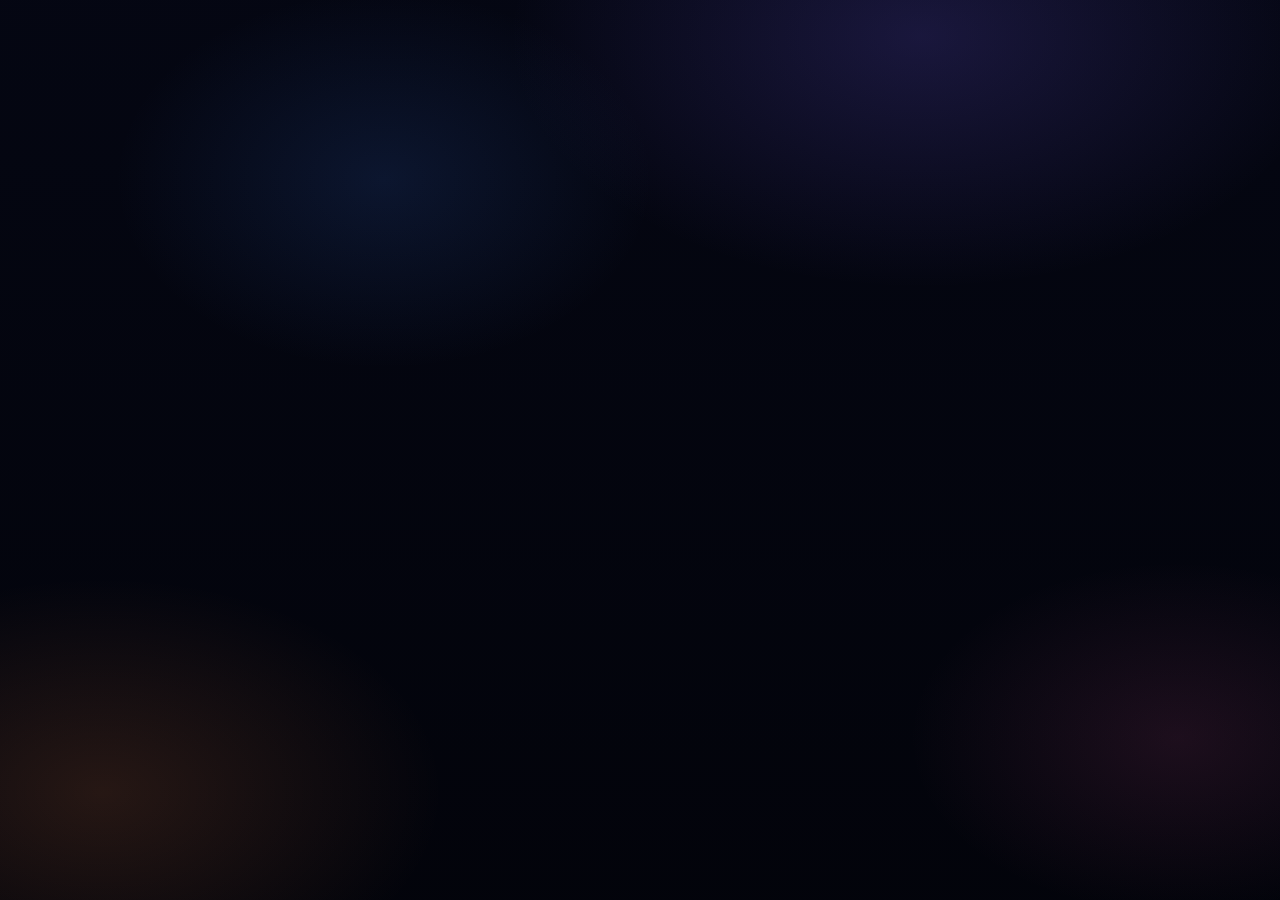
==== commit b46a3d91: "Merge branch 'main' into update-autogo" ====
--- a/Frontend/index.html
+++ b/Frontend/index.html
@@ -8,25 +8,54 @@
     <meta name="theme-color" content="#151b38">
     <title>AutoGo Rent a Car</title>
 
-    <!-- Aplica el modo noche antes de dibujar la página (evita el parpadeo) -->
-    <script>
-        try {
-            if (localStorage.getItem('autogo-tema') === 'noche') {
-                document.documentElement.setAttribute('data-tema', 'noche');
-            }
-        } catch (e) { }
-    </script>
-
-    <link rel="icon" href="logo.png">
+    <!-- Tema automático con preferencia manual por período -->
+    <script>
+        (function () {
+            function periodoActual() {
+                var h = new Date().getHours();
+                return (h >= 6 && h < 18) ? 'dia' : 'noche';
+            }
+            function aplicar(tema) {
+                if (tema === 'noche') document.documentElement.setAttribute('data-tema', 'noche');
+                else document.documentElement.removeAttribute('data-tema');
+                var meta = document.querySelector('meta[name="theme-color"]');
+                if (meta) meta.setAttribute('content', tema === 'noche' ? '#05070f' : '#eef3fb');
+            }
+            function resolver() {
+                var periodo = periodoActual();
+                var tema = periodo;
+                try {
+                    var manual = localStorage.getItem('autogo-tema');
+                    var periodoManual = localStorage.getItem('autogo-tema-periodo');
+                    if (manual && periodoManual === periodo) tema = manual;
+                    else {
+                        localStorage.removeItem('autogo-tema');
+                        localStorage.removeItem('autogo-tema-periodo');
+                    }
+                } catch (e) { }
+                aplicar(tema);
+                return tema;
+            }
+            window.AutoGoTema = { periodoActual: periodoActual, aplicar: aplicar, resolver: resolver };
+            resolver();
+        })();
+    </script>
+
+    <link rel="icon" type="image/png" href="icono-autogo.png">
     <link rel="preconnect" href="https://fonts.googleapis.com">
     <link rel="preconnect" href="https://fonts.gstatic.com" crossorigin>
     <link href="https://fonts.googleapis.com/css2?family=Inter:wght@400;500;600;700;800&display=swap" rel="stylesheet">
-    <link rel="stylesheet" href="styles.css?v=4">
+
+    <link rel="stylesheet" href="styles.css?v=20261017">
+    <link rel="stylesheet" href="theme.css?v=20261017">
+    <link rel="stylesheet" href="responsive.css?v=20261017">
+    <link rel="stylesheet" href="auth.css?v=20261017">
+    <link rel="stylesheet" href="components.css?v=20261017">
+    <link rel="stylesheet" href="print.css?v=20261017" media="print">
 </head>
 
 <body>
 
-    <!-- ICONO DEL VEHÍCULO -->
     <svg width="0" height="0" style="position:absolute;" aria-hidden="true">
         <defs>
             <symbol id="auto" viewBox="0 0 64 36">
@@ -35,23 +64,51 @@
         </defs>
     </svg>
 
-    <!-- FONDO -->
     <div class="fondo" aria-hidden="true"></div>
-
-    <!-- APLICACIÓN -->
     <div id="raiz"></div>
 
     <noscript>
         <p class="sin-js">AutoGo necesita JavaScript activado para funcionar.</p>
     </noscript>
 
-    <script src="js/config.js?v=3"></script>
-    <script src="js/ui.js?v=3"></script>
-    <script src="js/demo.js?v=3"></script>
-    <script src="js/api.js?v=3"></script>
-    <script src="js/app.js?v=3"></script>
-
-    <!-- Banner de la pantalla de Inicio: ajusta su alto al saludo + tarjetas -->
+    <!-- Configuración y datos locales de desarrollo -->
+    <script src="js/config.js?v=20261017"></script>
+    <script src="js/local-db.js?v=20261017"></script>
+    <script src="js/local-db-fixes.js?v=20261017"></script>
+    <script src="js/local-finance-rules.js?v=20261017"></script>
+    <script src="js/local-finance-v3.js?v=20261017"></script>
+
+    <!-- Aplicación -->
+    <script src="js/ui.js?v=20261017"></script>
+    <script src="js/api.js?v=20261017"></script>
+    <script src="js/app.js?v=20261017"></script>
+    <script src="js/reports.js?v=20261017"></script>
+    <script src="js/demo-login.js?v=20261017"></script>
+    <script src="js/mobile-menu.js?v=20261017"></script>
+    <script src="js/catalog-consistency.js?v=20261017"></script>
+    <script src="js/financial-ui.js?v=20261017"></script>
+
+    <!-- Recupera la ruta si la vista inicial no llegó a renderizarse -->
+    <script>
+        (function () {
+            function recuperar() {
+                var raiz = document.getElementById('raiz');
+                if (!raiz || raiz.children.length) return;
+                try {
+                    if (!location.hash) history.replaceState(null, '', '#/login');
+                    if (typeof render === 'function') render();
+                } catch (e) {
+                    console.error('AutoGo no pudo iniciar:', e);
+                }
+            }
+            if (document.readyState === 'loading') document.addEventListener('DOMContentLoaded', recuperar, { once: true });
+            else recuperar();
+            setTimeout(recuperar, 120);
+            setTimeout(recuperar, 500);
+        })();
+    </script>
+
+    <!-- Ajusta el banner de inicio al contenido del cliente -->
     <script>
         (function () {
             var raiz = document.getElementById('raiz');
@@ -70,7 +127,6 @@
                 }
                 main.classList.add('hero-on');
 
-                // Mueve "Rentar un vehículo" a la fila de tarjetas
                 var btn = Array.prototype.slice.call(top.querySelectorAll('a, button'))
                     .filter(function (el) { return /rentar/i.test(el.textContent); })[0];
                 if (btn) {
@@ -87,10 +143,8 @@
                 requestAnimationFrame(ajustarBanner);
             }
 
-            // Ruta del catálogo: se toma del enlace "Ver vehículos disponibles" cuando aparece
             var rutaCatalogo = '#/catalogo';
 
-            // Mensaje para invitar al cliente a ver el catálogo (login y registro)
             function mensajeCatalogo() {
                 var enlace = Array.prototype.slice.call(
                     document.querySelectorAll('a[href*="catalogo"], a[href*="vehiculos"], a[href*="disponibles"]')
@@ -100,7 +154,6 @@
                 var foto = document.querySelector('.auth-foto');
                 if (!foto) return;
 
-                // El logo ya no lleva al catálogo: se quita el enlace
                 var marca = foto.querySelector('.marca');
                 if (marca) {
                     Array.prototype.forEach.call(marca.querySelectorAll('a'), function (a) {
@@ -116,143 +169,13 @@
                 var p = foto.querySelector('p');
                 if (!p) return;
 
-                // Solo el botón verde (sin título ni texto)
                 var caja = document.createElement('div');
                 caja.className = 'auth-promo';
                 caja.innerHTML = '<a href="' + rutaCatalogo + '">Ver catálogo &rarr;</a>';
                 p.parentNode.insertBefore(caja, p.nextSibling);
             }
 
-            /* ---------------------------------------------------------
-               ENGRANAJE ELIMINADO → acciones en el menú lateral
-               (Cambiar contraseña · Modo noche · Cerrar sesión)
-            --------------------------------------------------------- */
-            var SVG = function (d) {
-                return '<svg class="ic" viewBox="0 0 24 24" aria-hidden="true">' + d + '</svg>';
-            };
-            var ICONOS = {
-                clave: SVG('<rect x="4" y="11" width="16" height="10" rx="2"/><path d="M8 11V7a4 4 0 0 1 8 0v4"/>'),
-                luna: SVG('<path d="M21 12.8A9 9 0 1 1 11.2 3a7 7 0 0 0 9.8 9.8z"/>'),
-                sol: SVG('<circle cx="12" cy="12" r="4"/><path d="M12 2v2M12 20v2M4.9 4.9l1.4 1.4M17.7 17.7l1.4 1.4M2 12h2M20 12h2M4.9 19.1l1.4-1.4M17.7 6.3l1.4-1.4"/>'),
-                salir: SVG('<path d="M9 21H5a2 2 0 0 1-2-2V5a2 2 0 0 1 2-2h4"/><path d="m16 17 5-5-5-5"/><path d="M21 12H9"/>')
-            };
-
-            function esNoche() {
-                return document.documentElement.getAttribute('data-tema') === 'noche';
-            }
-
-            function pintarTema(a) {
-                var noche = esNoche();
-                a.innerHTML = (noche ? ICONOS.sol : ICONOS.luna) + '<span>' + (noche ? 'Modo día' : 'Modo noche') + '</span>';
-                a.title = noche ? 'Cambiar a modo día' : 'Cambiar a modo noche';
-            }
-
-            function alternarTema() {
-                var noche = !esNoche();
-                if (noche) document.documentElement.setAttribute('data-tema', 'noche');
-                else document.documentElement.removeAttribute('data-tema');
-                try { localStorage.setItem('autogo-tema', noche ? 'noche' : 'dia'); } catch (e) { }
-                var meta = document.querySelector('meta[name="theme-color"]');
-                if (meta) meta.setAttribute('content', noche ? '#05070f' : '#151b38');
-                Array.prototype.forEach.call(document.querySelectorAll('.nav-extra[data-accion="tema"]'), pintarTema);
-            }
-
-            // Quita el engranaje de la esquina del banner (se deja en el DOM, oculto)
-            function ocultarEngranaje() {
-                var top = document.querySelector('.main .topbar');
-                if (!top || top.querySelector('.gear-oculto')) return;
-                var botones = Array.prototype.slice.call(top.querySelectorAll('.icon-btn'))
-                    .filter(function (b) { return !b.classList.contains('campana') && !b.closest('.campana'); });
-                if (!botones.length) return;
-                var gear = botones.filter(function (b) {
-                    return /ajust|config|herram|menu|menú|opci|usuario|cuenta/i
-                        .test((b.getAttribute('aria-label') || '') + ' ' + (b.title || ''));
-                })[0] || botones[botones.length - 1];
-                gear.classList.add('gear-oculto');
-            }
-
-            function haySesion() {
-                return typeof Api !== 'undefined' && !!Api.sesion();
-            }
-
-            // Crea los 3 botones debajo de "Mi perfil"
-            function crearAcciones() {
-                var nav = document.querySelector('.app .nav');
-                if (!nav || nav.querySelector('.nav-extra')) return;
-                var defs = haySesion() ? [
-                    { id: 'clave', cls: 'primero', html: ICONOS.clave + '<span>Cambiar contraseña</span>', title: 'Cambiar contraseña' },
-                    { id: 'tema', cls: '', html: '', title: '' },
-                    { id: 'salir', cls: 'salir', html: ICONOS.salir + '<span>Cerrar sesión</span>', title: 'Cerrar sesión' }
-                ] : [
-                    { id: 'tema', cls: 'primero', html: '', title: '' },
-                    { id: 'salir', cls: 'salir', html: ICONOS.salir + '<span>Salir</span>', title: 'Salir' }
-                ];
-                defs.forEach(function (d) {
-                    var a = document.createElement('a');
-                    a.href = '#';
-                    a.setAttribute('role', 'button');
-                    a.className = 'nav-extra ' + d.cls;
-                    a.setAttribute('data-accion', d.id);
-                    if (d.id === 'tema') pintarTema(a);
-                    else { a.innerHTML = d.html; a.title = d.title; }
-                    nav.appendChild(a);
-                });
-            }
-
-            // Usa el menú original (oculto) para no perder la lógica de la app
-            function usarMenuOriginal(patron) {
-                var origen = document.querySelector('.gear-oculto') || document.querySelector('.side-pie .yo');
-                if (!origen) return;
-                document.body.classList.add('menu-oculto');
-                var intentos = 0;
-
-                function terminar() {
-                    var m = document.querySelector('.menu-usuario');
-                    if (m && m.parentNode) m.parentNode.removeChild(m);
-                    setTimeout(function () { document.body.classList.remove('menu-oculto'); }, 150);
-                }
-
-                function buscar() {
-                    var menu = document.querySelector('.menu-usuario');
-                    var item = menu && Array.prototype.slice.call(menu.querySelectorAll('a, button'))
-                        .filter(function (el) { return patron.test(el.textContent); })[0];
-                    if (item) {
-                        item.click();
-                        setTimeout(function () {
-                            if (document.querySelector('.menu-usuario')) terminar();
-                            else document.body.classList.remove('menu-oculto');
-                        }, 80);
-                    } else if (++intentos < 12) {
-                        setTimeout(buscar, 30);
-                    } else {
-                        terminar();
-                    }
-                }
-
-                origen.click();
-                buscar();
-            }
-
-            document.addEventListener('click', function (e) {
-                var el = e.target.closest && e.target.closest('.nav-extra');
-                if (!el) return;
-                e.preventDefault();
-                var accion = el.getAttribute('data-accion');
-                if (accion === 'tema') alternarTema();
-                else if (accion === 'clave') usarMenuOriginal(/contrase|segur/i);
-                else if (accion === 'salir') {
-                    if (haySesion()) usarMenuOriginal(/cerrar|salir/i);
-                    else location.hash = '#/login';
-                }
-            });
-
-            function acciones() {
-                ocultarEngranaje();
-                crearAcciones();
-            }
-
-            new MutationObserver(function () { acciones(); mensajeCatalogo(); programar(); }).observe(raiz, { childList: true, subtree: true });
-            // Respaldo: cualquier clic en el logo de la pantalla de acceso se ignora
+            new MutationObserver(function () { mensajeCatalogo(); programar(); }).observe(raiz, { childList: true, subtree: true });
             document.addEventListener('click', function (e) {
                 if (e.target.closest && e.target.closest('.auth-foto .marca')) {
                     e.preventDefault();
@@ -263,18 +186,14 @@
             window.addEventListener('hashchange', function () { mensajeCatalogo(); programar(); });
             window.addEventListener('resize', programar);
             window.addEventListener('load', mensajeCatalogo);
-
-            // Al cargar: la pantalla puede estar ya dibujada, así que se coloca el botón de inmediato
-            acciones();
             mensajeCatalogo();
-            setTimeout(acciones, 150);
             setTimeout(mensajeCatalogo, 150);
             setTimeout(mensajeCatalogo, 600);
             programar();
         })();
     </script>
 
-    <!-- Modo noche en la pantalla de acceso (botón arriba a la derecha) -->
+    <!-- Control de tema en las pantallas de acceso -->
     <script>
         (function () {
             var raiz = document.getElementById('raiz');
--- a/Frontend/styles.css
+++ b/Frontend/styles.css
@@ -904,7 +904,7 @@
     min-height: 100vh;
     margin: 0 auto;
     padding: 28px;
-    align-items: stretch;
+    align-items: center;
 }
 
 .auth-foto {
@@ -1057,15 +1057,19 @@
 
 .auth-panel {
     border-radius: var(--r-xl);
-    padding: 44px;
+    padding: 38px 42px;
     display: flex;
     flex-direction: column;
     justify-content: center;
+    align-self: center;
+    min-height: 0;
+    width: 100%;
+    max-width: 470px;
 }
 
 .auth-panel .contenido {
     width: 100%;
-    max-width: 380px;
+    max-width: 340px;
     margin: 0 auto;
 }
 
@@ -1203,24 +1207,7 @@
     white-space: nowrap;
 }
 
-.auth-foto .marca img {
-    height: 60px;
-    filter:
-        drop-shadow(0 0 3px rgba(255, 255, 255, .95))
-        drop-shadow(0 0 12px rgba(255, 255, 255, .55))
-        drop-shadow(0 4px 14px rgba(0, 0, 0, .35));
-}
-
-.auth-foto p {
-    max-width: 360px;
-    color: #fff;
-    margin-top: 12px;
-    font-size: 1s5px;
-    font-weight: 500;
-    text-shadow:
-        0 1px 3px rgba(0, 0, 0, .6),
-        0 2px 14px rgba(0, 0, 0, .45);
-}
+
 /* =========================================================
    PANEL (DASHBOARD)
 ========================================================= */
@@ -2904,270 +2891,496 @@
 
 
 /* =========================================================
-   DISEÑO EXTRA
-   Nuevo vehículo · Wallet GO · Administradores
+   BANNER EN LA PANTALLA DE INICIO
+   (detrás del saludo y las tarjetas de resumen)
 ========================================================= */
 
-:root {
-    --azul: #6f8dff;
-    --azul-bg: rgba(111, 141, 255, .18);
-    --azul-bd: rgba(111, 141, 255, .45);
-    --naranja: #ffb066;
-    --morado: #b9a4ff;
+.main.hero-on {
+    position: relative;
+    isolation: isolate;
+}
+
+.main.hero-on::before {
+    content: "";
+    position: absolute;
+    z-index: 0;
+    top: 18px;
+    left: 22px;
+    right: 22px;
+    height: calc(var(--hero-h, 240px) + var(--banner-extra, 48px));
+    border-radius: var(--r-xl);
+    border: 1px solid var(--borde);
+    box-shadow: var(--sombra), var(--brillo);
+    background:
+        linear-gradient(90deg, rgba(14, 18, 42, .72) 0%, rgba(14, 18, 42, .38) 45%, rgba(14, 18, 42, .05) 80%),
+        var(--banner) no-repeat;
+    /* La foto se agranda un poco y se ancla a la izquierda: el carro se corre a la derecha */
+    background-size: 100% 100%, 110% auto;
+    background-position: 0 0, 0% var(--banner-y, 70%);
+    pointer-events: none;
+}
+
+.main.hero-on .topbar,
+.main.hero-on .kpis {
+    position: relative;
+    z-index: 1;
+}
+
+.main.hero-on .kpis {
+    margin-bottom: 16px;
+}
+
+@media (max-width: 760px) {
+    .main.hero-on::before {
+        top: 10px;
+        left: 6px;
+        right: 6px;
+        background-size: 100% 100%, cover;
+        background-position: 0 0, 80% center;
+    }
 }
 
 
 /* =========================================================
-   COMPONENTES COMUNES
+   INICIO: botón "Rentar un vehículo" verde + tarjetas del mismo tamaño
 ========================================================= */
 
-/* Cabecera de tarjeta con icono + título + descripción */
-.card-cab {
-    display: flex;
+.main.hero-on .kpis {
+    /* Las tarjetas ocupan ~70% del ancho: llegan hasta donde empieza el carro */
+    grid-template-columns: minmax(130px, .9fr) repeat(4, minmax(0, 1fr));
+    width: 70%;
+    min-width: min(100%, 780px);
+    align-items: stretch;
+    gap: 14px;
+}
+
+.main.hero-on .kpi {
+    gap: 4px;
+    padding: 14px 16px;
+    min-width: 0;
+}
+
+.main.hero-on .kpi .etq {
+    font-size: 12px;
+}
+
+.main.hero-on .kpi .etq .ic {
+    width: 15px;
+    height: 15px;
+}
+
+.main.hero-on .kpi .valor {
+    font-size: clamp(15px, 1.2vw, 20px);
+    white-space: nowrap;
+}
+
+.main.hero-on .kpi .nota {
+    font-size: 11.5px;
+}
+
+.kpi-accion {
+    background: linear-gradient(135deg, #34d27b 0%, #16a34a 100%);
+    color: #fff;
+    border: 1px solid rgba(255, 255, 255, .45);
+    border-radius: 20px;
+    min-height: 0;
+    padding: 14px 22px;
+    box-shadow: 0 8px 22px rgba(22, 163, 74, .35), inset 0 1px 0 rgba(255, 255, 255, .4);
+}
+
+.kpi-accion:hover {
+    background: linear-gradient(135deg, #4ade8c 0%, #1fb454 100%);
+    color: #fff;
+}
+
+@media (max-width: 1100px) {
+    .main.hero-on .kpis {
+        grid-template-columns: repeat(2, minmax(0, 1fr));
+        width: 100%;
+        min-width: 0;
+    }
+
+    .main.hero-on .kpis .kpi-accion {
+        grid-column: 1 / -1;
+        min-height: 46px;
+    }
+}
+
+/* Banner más alto para que se vean las llantas del carro.
+   --banner-extra = altura que se le suma al banner
+   --banner-y     = qué parte de la foto se muestra (0% arriba, 100% abajo) */
+.main.hero-on {
+    --banner-extra: 48px;
+    --banner-y: 70%;
+}
+
+.main.hero-on .kpis {
+    margin-bottom: calc(16px + var(--banner-extra));
+}
+
+
+/* =========================================================
+   PANTALLA DE ACCESO: logo azul más grande y texto más legible
+========================================================= */
+
+/* Zona de arriba un poco más oscura (detrás del texto); el carro queda igual */
+.auth-foto {
+    background:
+        linear-gradient(180deg, rgba(14, 18, 44, .62) 0%, rgba(14, 18, 44, .34) 38%, rgba(14, 18, 44, 0) 60%, rgba(14, 18, 44, .55) 100%),
+        var(--foto) center 65% / cover no-repeat;
+}
+
+.auth-foto .marca {
+    display: block;
+    height: auto;
+}
+
+.auth-foto .marca img {
+    height: 84px !important;
+    width: auto !important;
+    max-width: none !important;
+    max-height: none !important;
+    filter: drop-shadow(0 0 1px #fff) drop-shadow(0 0 7px rgba(255, 255, 255, .85));
+}
+
+.auth-foto p {
+    max-width: 400px;
+    color: #fff;
+    font-size: 17px;
+    font-weight: 500;
+    line-height: 1.5;
+    text-shadow: 0 1px 3px rgba(6, 9, 28, .7), 0 2px 18px rgba(6, 9, 28, .55);
+}
+
+
+/* Botón verde que invita a ver el catálogo (pantallas de acceso y registro) */
+.auth-promo {
+    margin-top: 22px;
+}
+
+.auth-promo a {
+    display: inline-flex;
     align-items: center;
-    gap: 14px;
-    min-width: 0;
-}
-
-.card-cab > .ic {
-    width: 40px;
-    height: 40px;
-    padding: 9px;
-    border-radius: 12px;
-    background: var(--glass-2);
-    border: 1px solid var(--borde-2);
+    gap: 8px;
+    padding: 10px 22px;
+    border-radius: 999px;
+    background: linear-gradient(135deg, #34d27b 0%, #16a34a 100%);
+    border: 1px solid rgba(255, 255, 255, .45);
+    box-shadow: 0 6px 18px rgba(22, 163, 74, .38);
+    color: #fff;
+    font-size: 14px;
+    font-weight: 700;
+    text-decoration: none;
+    transition: transform .15s ease, filter .15s ease;
+}
+
+.auth-promo a:hover {
+    transform: translateY(-1px);
+    filter: brightness(1.08);
+}
+
+/* El logo no es un enlace */
+.auth-foto .marca,
+.auth-foto .marca a,
+.auth-foto .marca img {
+    pointer-events: none;
+    cursor: default;
+}
+
+
+/* =========================================================
+   BOTÓN "VER CATÁLOGO" SIEMPRE VISIBLE (acceso y registro)
+========================================================= */
+
+.auth-foto .auth-promo {
+    position: relative;
+    z-index: 2;
+    display: block;
     flex: none;
 }
 
-.card-cab h3 {
-    font-size: 17px;
-    font-weight: 700;
-}
-
-.card-cab p {
-    color: var(--txt-2);
-    font-size: 12.5px;
-    margin-top: 2px;
-}
-
-/* Campo con icono / prefijo dentro del input */
-.con-pref {
+.auth-foto .auth-promo a {
+    display: inline-flex;
+}
+
+@media (max-width: 860px) {
+    .auth-foto {
+        min-height: 300px;
+        overflow: visible;
+    }
+
+    .auth-foto .auth-promo {
+        margin-top: 16px;
+    }
+}
+
+
+/* =========================================================
+   BOTÓN DE HERRAMIENTAS (engranaje): más grande
+   Cambia --gear para agrandarlo o achicarlo (el ícono se ajusta solo)
+========================================================= */
+
+.topbar .acc-fijas .icon-btn,
+.top-acc .icon-btn {
+    --gear: 48px;
+    width: var(--gear);
+    height: var(--gear);
+}
+
+.topbar .acc-fijas .icon-btn .ic,
+.top-acc .icon-btn .ic {
+    width: calc(var(--gear) * .5);
+    height: calc(var(--gear) * .5);
+}
+
+.topbar .acc-fijas .icon-btn.cuadro,
+.top-acc .icon-btn.cuadro {
+    border-radius: 14px;
+}
+
+
+/* =========================================================
+   ENGRANAJE (esquina derecha del banner): tamaño forzado
+   Cambia --gear para agrandarlo o achicarlo
+========================================================= */
+
+.main .topbar {
+    --gear: 56px;
+}
+
+.main .topbar .icon-btn,
+.main .topbar .icon-btn.sm,
+.main .topbar .acc-fijas .icon-btn,
+.main .topbar .top-acc .icon-btn {
+    width: var(--gear) !important;
+    height: var(--gear) !important;
+    min-width: var(--gear) !important;
+}
+
+.main .topbar .icon-btn .ic,
+.main .topbar .icon-btn svg,
+.main .topbar .icon-btn.sm .ic,
+.main .topbar .icon-btn.sm svg {
+    width: calc(var(--gear) * .55) !important;
+    height: calc(var(--gear) * .55) !important;
+}
+
+
+/* =========================================================
+   ENGRANAJE ELIMINADO: sus acciones ahora viven en el menú lateral
+   (Cambiar contraseña · Modo noche · Cerrar sesión)
+========================================================= */
+
+.gear-oculto {
+    display: none !important;
+}
+
+/* El menú original se usa por detrás; el cliente no lo ve parpadear */
+body.menu-oculto .menu-usuario {
+    visibility: hidden;
+}
+
+.nav .nav-extra {
+    cursor: pointer;
+}
+
+.nav .nav-extra.salir:hover {
+    background: rgba(252, 165, 165, .16);
+    color: #ffd6d6;
+}
+
+/* Separador sutil entre la navegación y las acciones de cuenta */
+.nav .nav-extra.primero {
+    margin-top: 14px;
     position: relative;
-    display: flex;
-    align-items: center;
-    min-width: 0;
-}
-
-.con-pref .pref {
+}
+
+.nav .nav-extra.primero::after {
+    content: '';
     position: absolute;
-    left: 1px;
-    top: 1px;
-    bottom: 1px;
-    width: 42px;
-    display: grid;
-    place-items: center;
-    color: var(--txt-2);
-    font-weight: 600;
-    border-radius: 13px 0 0 13px;
-    border-right: 1px solid var(--borde-2);
-    pointer-events: none;
-}
-
-.con-pref .pref .ic {
-    width: 18px;
-    height: 18px;
-}
-
-.con-pref input,
-.con-pref select {
-    padding-left: 54px;
-}
-
-/* Punto de estado (Disponible, Activo...) */
-.pe {
-    width: 14px;
-    height: 14px;
-    border-radius: 50%;
-    border: 2px solid var(--ok);
-    background: transparent;
-    display: block;
-}
-
-.pe-DISPONIBLE {
-    border-color: var(--ok);
-}
-
-.pe-MANTENIMIENTO {
-    border-color: var(--warn);
-}
-
-.pe-FUERA_DE_SERVICIO {
-    border-color: var(--bad);
-}
-
-/* Quita las flechas nativas de los inputs numéricos */
-input[type=number] {
-    appearance: textfield;
-    -moz-appearance: textfield;
+    left: 10px;
+    right: 10px;
+    top: -8px;
+    height: 1px;
+    background: var(--borde-2);
+}
+
+@media (max-width: 860px) {
+    .nav .nav-extra.primero {
+        margin-top: 0;
+    }
+
+    .nav .nav-extra.primero::after {
+        display: none;
+    }
 }
 
 
 /* =========================================================
-   1) MODAL: AGREGAR / EDITAR VEHÍCULO
+   MODO NOCHE (mantiene el efecto glass)
+   Se activa con <html data-tema="noche">
 ========================================================= */
 
-.modal-h {
-    align-items: flex-start;
-}
-
-.modal-sub {
-    color: var(--txt-2);
-    font-size: 13px;
-    font-weight: 400;
-    margin-top: 4px;
-}
-
-.vh-grid {
-    display: grid;
-    grid-template-columns: repeat(6, minmax(0, 1fr));
-    gap: 16px 18px;
-}
-
-.vh-grid .c2 { grid-column: span 2; }
-.vh-grid .c3 { grid-column: span 3; }
-.vh-grid .c6 { grid-column: span 6; }
-
-.vh .campo label {
-    font-size: 12.5px;
-    font-weight: 600;
-    color: var(--txt-2);
-}
-
-/* Zona para arrastrar la foto */
-.dz {
-    position: relative;
-    height: 170px;
-    border: 1.5px dashed rgba(255, 255, 255, .35);
-    border-radius: 16px;
-    background: rgba(255, 255, 255, .05);
-    display: grid;
-    place-items: center;
-    text-align: center;
-    cursor: pointer;
-    overflow: hidden;
-    transition: border-color .2s, background .2s;
-}
-
-.dz:hover,
-.dz.sobre {
-    border-color: rgba(255, 255, 255, .75);
-    background: rgba(255, 255, 255, .12);
-}
-
-.dz:focus-visible {
-    outline: 2px solid #fff;
-    outline-offset: 2px;
-}
-
-.dz-txt {
-    display: flex;
-    flex-direction: column;
-    align-items: center;
-    gap: 3px;
-    padding: 10px;
-}
-
-.dz-txt .ic {
-    width: 30px;
-    height: 30px;
-    margin-bottom: 8px;
-    stroke-width: 1.5;
-}
-
-.dz-txt b {
-    font-size: 13px;
-    font-weight: 600;
-}
-
-.dz-txt span {
-    color: var(--txt-2);
-    font-size: 12px;
-}
-
-.dz-txt small {
-    color: var(--txt-3);
-    font-size: 11px;
-    margin-top: 10px;
-}
-
-.dz-prev {
-    position: absolute;
-    inset: 0;
-    display: none;
-}
-
-.dz-prev img {
-    width: 100%;
-    height: 100%;
-    object-fit: cover;
-}
-
-.dz.tiene .dz-prev {
-    display: block;
-}
-
-.dz.tiene .dz-txt {
-    display: none;
-}
-
-/* Observaciones con contador */
-.vh-obs {
-    position: relative;
-    height: 170px;
-}
-
-.vh-obs textarea {
-    height: 100%;
-    min-height: 0;
-    resize: none;
-    padding-bottom: 28px;
-    border-radius: 16px;
-}
-
-.vh-cont {
-    position: absolute;
-    right: 14px;
-    bottom: 9px;
-    font-size: 11px;
-    color: var(--txt-3);
-    pointer-events: none;
-}
-
-.vh-acc {
-    margin-top: 22px;
-    padding-top: 18px;
-    border-top: 1px solid var(--borde-2);
+html[data-tema="noche"] {
+    --txt-2: rgba(255, 255, 255, .72);
+    --txt-3: rgba(255, 255, 255, .5);
+
+    --glass: rgba(8, 11, 28, .40);
+    --glass-2: rgba(255, 255, 255, .06);
+    --glass-3: rgba(255, 255, 255, .11);
+    --glass-osc: rgba(3, 5, 14, .5);
+
+    --borde: rgba(255, 255, 255, .15);
+    --borde-2: rgba(255, 255, 255, .08);
+
+    --sombra: 0 30px 70px rgba(0, 0, 0, .55);
+    --brillo: inset 0 1px 0 rgba(255, 255, 255, .14);
+}
+
+html[data-tema="noche"] body {
+    background: #05070f;
+}
+
+html[data-tema="noche"] .fondo {
+    background: #05070f;
+}
+
+html[data-tema="noche"] .fondo::before {
+    filter: blur(30px) saturate(.85) brightness(.3);
+}
+
+html[data-tema="noche"] .fondo::after {
+    background:
+        radial-gradient(38% 34% at 8% 88%, rgba(255, 140, 70, .14), transparent 70%),
+        radial-gradient(30% 28% at 92% 82%, rgba(220, 90, 150, .12), transparent 70%),
+        radial-gradient(46% 40% at 72% 4%, rgba(110, 90, 230, .2), transparent 70%),
+        radial-gradient(30% 30% at 30% 20%, rgba(60, 120, 230, .14), transparent 70%),
+        linear-gradient(180deg, rgba(4, 6, 20, .66), rgba(2, 3, 10, .84));
+}
+
+html[data-tema="noche"] .card {
+    background: rgba(255, 255, 255, .055);
+}
+
+html[data-tema="noche"] .veh-card:hover {
+    background: rgba(255, 255, 255, .1);
+}
+
+html[data-tema="noche"] .veh-card.sel {
+    background: rgba(255, 255, 255, .14);
+}
+
+html[data-tema="noche"] input,
+html[data-tema="noche"] select,
+html[data-tema="noche"] textarea {
+    background: rgba(255, 255, 255, .07);
+}
+
+html[data-tema="noche"] input:hover,
+html[data-tema="noche"] select:hover,
+html[data-tema="noche"] textarea:hover {
+    background-color: rgba(255, 255, 255, .1);
+}
+
+html[data-tema="noche"] input:focus,
+html[data-tema="noche"] select:focus,
+html[data-tema="noche"] textarea:focus {
+    background-color: rgba(255, 255, 255, .12);
+}
+
+html[data-tema="noche"] .modal,
+html[data-tema="noche"] .menu-usuario {
+    background: rgba(10, 13, 34, .66);
+}
+
+html[data-tema="noche"] .modal-bg {
+    background: rgba(0, 0, 8, .55);
+}
+
+html[data-tema="noche"] .aviso {
+    background: rgba(8, 11, 30, .8);
+}
+
+html[data-tema="noche"] .tip {
+    background: rgba(4, 6, 20, .88);
+}
+
+html[data-tema="noche"] .auth-foto {
+    background:
+        linear-gradient(180deg, rgba(3, 5, 18, .78) 0%, rgba(3, 5, 18, .55) 38%, rgba(3, 5, 18, .3) 60%, rgba(3, 5, 18, .72) 100%),
+        var(--foto) center 65% / cover no-repeat;
+}
+
+html[data-tema="noche"] .main.hero-on::before {
+    background-image:
+        linear-gradient(90deg, rgba(3, 5, 16, .86) 0%, rgba(3, 5, 16, .62) 45%, rgba(3, 5, 16, .4) 100%),
+        var(--banner);
+}
+
+@media (max-width: 860px) {
+    html[data-tema="noche"] .side {
+        background: rgba(6, 8, 22, .7);
+    }
+}
+
+html[data-tema="noche"] .btn.ghost {
+    background: rgba(255, 255, 255, .07);
+}
+
+html[data-tema="noche"] .kpi-accion {
+    background: linear-gradient(135deg, #1fa862 0%, #0f7a3a 100%);
+}
+
+html[data-tema="noche"] .auth-promo a {
+    background: linear-gradient(135deg, #1fa862 0%, #0f7a3a 100%);
+}
+
+@media (prefers-reduced-transparency: reduce) {
+    html[data-tema="noche"] .app,
+    html[data-tema="noche"] .card,
+    html[data-tema="noche"] .auth-panel,
+    html[data-tema="noche"] .modal,
+    html[data-tema="noche"] .menu-usuario,
+    html[data-tema="noche"] .aviso,
+    html[data-tema="noche"] .side {
+        background: #0c1024 !important;
+    }
 }
 
 
 /* =========================================================
-   2) WALLET GO (Mi perfil)
+   WALLET GO + BOTÓN DE MODO NOCHE EN EL LOGIN
 ========================================================= */
 
+/* ---- Botón de modo noche (esquina superior derecha del login) ---- */
+.tema-login {
+    position: fixed;
+    top: 18px;
+    right: 18px;
+    z-index: 20;
+    width: 48px;
+    height: 48px;
+}
+
+.tema-login .ic {
+    width: 24px;
+    height: 24px;
+}
+
+/* ---- Perfil en dos columnas: datos | Wallet GO ---- */
 .perfil-grid {
     display: grid;
-    grid-template-columns: minmax(0, 1fr) minmax(0, 1fr);
+    grid-template-columns: minmax(0, 560px) minmax(0, 1fr);
     gap: 20px;
     align-items: start;
 }
 
-.perfil-grid .angosta {
-    max-width: none;
-}
-
 .wallet-card {
-    display: flex;
-    flex-direction: column;
+    max-width: 560px;
+    padding: 24px;
+    background:
+        radial-gradient(80% 90% at 100% 0%, rgba(110, 231, 160, .18), transparent 65%),
+        var(--glass-2);
 }
 
 .wallet-h {
@@ -3178,13 +3391,13 @@
 }
 
 .wallet-h .ic {
-    width: 20px;
-    height: 20px;
+    width: 24px;
+    height: 24px;
     color: var(--ok);
 }
 
 .wallet-h h3 {
-    font-size: 17px;
+    font-size: 18px;
     font-weight: 700;
 }
 
@@ -3194,30 +3407,33 @@
 }
 
 .wallet-saldo {
-    font-size: 40px;
+    font-size: 34px;
     font-weight: 800;
     letter-spacing: -.02em;
-    line-height: 1.15;
-    margin: 4px 0 12px;
     font-variant-numeric: tabular-nums;
+    margin: 2px 0 10px;
 }
 
 .wallet-nota {
-    color: var(--txt-2);
+    color: var(--txt-3);
     font-size: 12.5px;
     line-height: 1.5;
 }
 
 .wallet-acc {
-    display: grid;
-    grid-template-columns: 1fr 1fr;
+    display: flex;
     gap: 12px;
+    flex-wrap: wrap;
     margin-top: 18px;
+}
+
+.wallet-acc .btn {
+    flex: 1 1 140px;
 }
 
 .wallet-mov {
     list-style: none;
-    margin-top: 20px;
+    margin-top: 18px;
     padding-top: 6px;
     border-top: 1px solid var(--borde-2);
 }
@@ -3226,9 +3442,10 @@
     display: flex;
     align-items: center;
     justify-content: space-between;
-    gap: 14px;
-    padding: 13px 0;
+    gap: 12px;
+    padding: 10px 0;
     border-bottom: 1px solid var(--borde-2);
+    font-size: 13px;
 }
 
 .wallet-mov li:last-child {
@@ -3237,7 +3454,6 @@
 
 .wallet-mov b {
     display: block;
-    font-size: 13px;
     font-weight: 600;
 }
 
@@ -3246,37 +3462,413 @@
     font-size: 11.5px;
 }
 
-.wallet-mov span {
+.wallet-mov li > span {
     font-weight: 700;
-    font-size: 13px;
     white-space: nowrap;
     font-variant-numeric: tabular-nums;
 }
 
-.wallet-mov .mas { color: var(--ok); }
-.wallet-mov .menos { color: var(--bad); }
-
-/* Wallet dentro del modal de confirmar alquiler / retiro */
+.wallet-mov .mas {
+    color: var(--ok);
+}
+
+.wallet-mov .menos {
+    color: var(--bad);
+}
+
+/* ---- Modal de retiro ---- */
+.retiro-lista {
+    list-style: none;
+    display: grid;
+    gap: 10px;
+    margin-bottom: 16px;
+}
+
+.retiro-lista li {
+    position: relative;
+    padding: 10px 14px 10px 36px;
+    border-radius: var(--r-sm);
+    background: var(--glass-2);
+    border: 1px solid var(--borde-2);
+    font-size: 13.5px;
+}
+
+.retiro-lista li::before {
+    content: '';
+    position: absolute;
+    left: 14px;
+    top: 17px;
+    width: 8px;
+    height: 8px;
+    border-radius: 50%;
+    background: var(--warn);
+}
+
+@media (max-width: 1180px) {
+    .perfil-grid {
+        grid-template-columns: minmax(0, 1fr);
+    }
+
+    .wallet-card {
+        max-width: none;
+    }
+}
+
+@media (max-width: 860px) {
+    .tema-login {
+        top: 12px;
+        right: 12px;
+        width: 44px;
+        height: 44px;
+    }
+}
+
+
+/* ---- Reserva: usar saldo de Wallet GO ---- */
 .wallet-uso {
+    display: grid;
+    gap: 6px;
     padding: 12px 14px;
-    border-radius: var(--r-sm);
+    border-radius: var(--r);
     background: rgba(110, 231, 160, .1);
     border: 1px solid rgba(110, 231, 160, .3);
-    display: grid;
-    gap: 6px;
 }
 
 .wallet-uso small {
     color: var(--txt-2);
-}
-
-.retiro-lista {
-    padding-left: 18px;
+    font-size: 12.5px;
+    line-height: 1.45;
+}
+
+.wallet-uso small:empty {
+    display: none;
+}
+
+
+/* =========================================================
+   FORMULARIO "AGREGAR NUEVO VEHÍCULO"
+========================================================= */
+
+.modal-sub {
+    color: var(--txt-2);
+    font-size: 13.5px;
+    font-weight: 400;
+    margin-top: 4px;
+}
+
+.vh-grid {
     display: grid;
-    gap: 6px;
-}
-
-
+    grid-template-columns: repeat(6, minmax(0, 1fr));
+    gap: 14px 18px;
+    align-items: start;
+}
+
+.vh-grid > .c2 { grid-column: span 2; }
+.vh-grid > .c3 { grid-column: span 3; }
+.vh-grid > .c6 { grid-column: 1 / -1; }
+
+/* Campos con icono a la izquierda ($, pasajeros, estado) */
+.con-pref {
+    position: relative;
+}
+
+.con-pref > .pref {
+    position: absolute;
+    left: 14px;
+    top: 50%;
+    transform: translateY(-50%);
+    display: grid;
+    place-items: center;
+    color: var(--txt-2);
+    font-weight: 600;
+    pointer-events: none;
+}
+
+.con-pref > .pref .ic {
+    width: 18px;
+    height: 18px;
+}
+
+.con-pref > input,
+.con-pref > select {
+    padding-left: 42px;
+}
+
+.pe {
+    width: 14px;
+    height: 14px;
+    border-radius: 50%;
+    border: 2px solid currentColor;
+}
+
+.pe-DISPONIBLE { color: var(--ok); }
+.pe-MANTENIMIENTO { color: var(--warn); }
+.pe-FUERA_DE_SERVICIO { color: var(--bad); }
+
+/* Zona para arrastrar la foto */
+.dz {
+    position: relative;
+    display: grid;
+    place-items: center;
+    min-height: 118px;
+    border: 1.5px dashed rgba(255, 255, 255, .38);
+    border-radius: var(--r);
+    background: rgba(255, 255, 255, .04);
+    cursor: pointer;
+    overflow: hidden;
+    transition: background .2s, border-color .2s;
+}
+
+.dz:hover,
+.dz.sobre {
+    background: rgba(255, 255, 255, .1);
+    border-color: rgba(255, 255, 255, .7);
+}
+
+.dz:focus-visible {
+    outline: 2px solid #fff;
+    outline-offset: 2px;
+}
+
+.dz-txt {
+    position: relative;
+    z-index: 1;
+    display: grid;
+    justify-items: center;
+    gap: 3px;
+    padding: 14px;
+    text-align: center;
+}
+
+.dz-txt .ic {
+    width: 28px;
+    height: 28px;
+    margin-bottom: 6px;
+    color: var(--txt-2);
+}
+
+.dz-txt b {
+    font-size: 13px;
+    font-weight: 600;
+}
+
+.dz-txt span,
+.dz-txt small {
+    color: var(--txt-3);
+    font-size: 12px;
+}
+
+.dz-prev {
+    position: absolute;
+    inset: 0;
+}
+
+.dz-prev img {
+    width: 100%;
+    height: 100%;
+    object-fit: cover;
+}
+
+.dz.tiene .dz-txt {
+    position: absolute;
+    inset: 0;
+    align-content: center;
+    background: rgba(10, 14, 38, .55);
+    opacity: 0;
+    transition: opacity .2s;
+}
+
+.dz.tiene:hover .dz-txt,
+.dz.tiene:focus-visible .dz-txt,
+.dz.tiene.sobre .dz-txt {
+    opacity: 1;
+}
+
+/* Observaciones con contador */
+.vh-obs {
+    position: relative;
+    height: 118px;
+}
+
+.vh-obs textarea {
+    height: 100%;
+    min-height: 0;
+    resize: none;
+    padding-bottom: 26px;
+}
+
+.vh-cont {
+    position: absolute;
+    right: 12px;
+    bottom: 8px;
+    color: var(--txt-3);
+    font-size: 11.5px;
+    pointer-events: none;
+}
+
+#errFoto {
+    color: var(--bad);
+    font-size: 12px;
+}
+
+#errFoto:empty {
+    display: none;
+}
+
+.vh-acc {
+    margin-top: 8px;
+    padding-top: 18px;
+    border-top: 1px solid var(--borde-2);
+}
+
+.vh-acc .btn {
+    min-width: 130px;
+}
+
+@media (max-width: 640px) {
+    .vh-grid > .c2,
+    .vh-grid > .c3 {
+        grid-column: 1 / -1;
+    }
+}
+
+/* Botón principal azul, como en el diseño */
+.vh-acc .btn:not(.ghost) {
+    background: linear-gradient(135deg, #8aa4ff, #a9c2ff);
+    border-color: rgba(255, 255, 255, .45);
+    color: #0e1747;
+}
+
+.vh-acc .btn:not(.ghost):hover {
+    background: linear-gradient(135deg, #9bb2ff, #bcd0ff);
+}
+
+/* Flechas de los campos numéricos siempre visibles */
+.vh input[type=number]::-webkit-inner-spin-button,
+.vh input[type=number]::-webkit-outer-spin-button {
+    opacity: 1;
+    height: 26px;
+    cursor: pointer;
+}
+/* Panel administrativo · mejora aislada, octubre 2026 */
+.panel-admin { --ok:#34d399; --warn:#fbbf24; --bad:#fb7185; --info:#60a5fa; }
+.panel-admin .nav-extra[data-accion="tema"] { display:none; }
+.panel-admin .panel-resumen { gap:20px; }
+.panel-intro { display:flex; justify-content:space-between; gap:12px; color:#c4cce5; font-size:12px; }
+.panel-eyebrow { letter-spacing:.16em; font-weight:700; }
+.panel-demo { border:1px solid #849bd340; border-radius:20px; padding:3px 10px; }
+.panel-admin .dash { display:grid; grid-template-columns:1fr 1fr 1fr; grid-template-areas:"actividad grafico grafico" "flota pendientes atajos"; gap:18px; }
+.panel-admin .a-act { grid-area:actividad; }
+.panel-admin .a-graf { grid-area:grafico; }
+.panel-admin .a-flota { grid-area:flota; }
+.panel-admin .a-pend { grid-area:pendientes; }
+.panel-admin .a-atajos { grid-area:atajos; }
+.panel-admin .card { background:linear-gradient(135deg,rgba(61,77,129,.76),rgba(31,40,78,.88)); border:1px solid #8a9ed03d; box-shadow:0 8px 24px #060d2426,inset 0 1px #ffffff10; }
+.panel-admin .panel-kpi { display:flex; flex-direction:column; gap:7px; text-decoration:none; min-height:175px; padding:18px; position:relative; background:linear-gradient(130deg,color-mix(in srgb,var(--acento) 22%,#222e56),#202a50); border-color:color-mix(in srgb,var(--acento) 36%,transparent); transition:transform .18s,border-color .18s,box-shadow .18s; }
+.panel-kpi:hover { transform:translateY(-3px); box-shadow:0 12px 28px #030a333b; border-color:var(--acento); }
+.panel-kpi:focus-visible,.panel-atajos a:focus-visible,.panel-link:focus-visible { outline:3px solid #bfdbfe; outline-offset:4px; }
+.panel-admin .panel-kpi .valor { font-size:clamp(21px,2vw,30px); letter-spacing:-.04em; line-height:1.2; white-space:normal; overflow-wrap:anywhere; }
+.panel-kpi .valor small { font-size:15px; color:#c4cce5; }
+.panel-admin .panel-kpi .etq { color:#e1e8ff; font-size:12px; }
+.panel-admin .panel-kpi .nota { color:#c4cce5; font-size:11px; margin-top:auto; }
+.panel-kpi-top { display:flex; justify-content:space-between; align-items:center; color:var(--acento); }
+.panel-icon { display:grid; place-items:center; width:40px; height:40px; border-radius:13px; background:color-mix(in srgb,var(--acento) 18%,transparent); }
+.tono-blue { --acento:#60a5fa; }.tono-green { --acento:#34d399; }.tono-purple { --acento:#a78bfa; }.tono-coral { --acento:#fb7185; }
+.panel-admin .kpis { display:grid; grid-template-columns:repeat(5,minmax(0,1fr)); gap:14px; }
+.panel-admin .card-h { align-items:center; gap:10px; flex-wrap:wrap; }
+.panel-admin .card-h h3 { font-size:16px; }
+.panel-link { font-size:12px; color:#bfdbfe; text-decoration:none; }
+.panel-link:hover { text-decoration:underline; }
+.panel-admin .leyenda small { display:inline-block; color:#c4cce5; min-width:42px; text-align:right; font-weight:400; }
+.panel-mantenimiento { background:#a78bfa; }
+.panel-por-devolver { display:flex; align-items:center; gap:12px; border-top:1px solid #ffffff20; padding-top:15px; margin-top:16px; color:#fbbf24; }
+.panel-por-devolver small { display:block; color:#c4cce5; font-size:11px; margin-top:4px; }
+.panel-atajos { display:grid; grid-template-columns:1fr 1fr; gap:10px; }
+.panel-atajos a { border-radius:14px; display:flex; flex-wrap:wrap; align-items:center; gap:10px; padding:15px; text-decoration:none; border:1px solid color-mix(in srgb,var(--acento) 40%,transparent); background:color-mix(in srgb,var(--acento) 14%,transparent); }
+.panel-atajos a>.ic:first-child { color:var(--acento); width:26px; height:26px; }
+.panel-atajos a>.ic:last-child { width:14px; margin-left:auto; }
+.panel-atajos a span { width:100%; font-size:12px; font-weight:600; }
+.panel-atajos a:hover { background:color-mix(in srgb,var(--acento) 26%,transparent); }
+.panel-proximos { margin-top:18px; font-size:12px; color:#c4cce5; line-height:1.6; }
+.panel-admin .a-pend .item { flex-wrap:wrap; gap:10px; }
+.panel-admin .a-pend .foto-mini { width:64px; height:45px; flex:0 0 64px; border-radius:10px; overflow:hidden; background:#ffffff12; }
+.panel-admin .a-pend .foto-mini img { width:100%; height:100%; object-fit:cover; }
+.panel-admin .a-pend .item>div:not(.foto-mini) { flex:1; min-width:100px; }
+.panel-admin .a-pend .btn { background:#3b82f6; border-color:#60a5fa; color:white; }
+.panel-fecha { color:#c4cce5; font-size:12px; }
+.panel-admin #accVista { display:flex; align-items:center; gap:12px; }
+.panel-admin #panelTema { font-size:25px; }
+html[data-tema="noche"] .panel-admin .card { background:linear-gradient(135deg,#18223ee8,#10182de8); }
+html[data-tema="noche"] .panel-admin .panel-kpi { background:linear-gradient(135deg,color-mix(in srgb,var(--acento) 15%,#11192e),#10182d); }
+@media(max-width:1150px) { .panel-admin .dash { grid-template-columns:1fr 1fr; grid-template-areas:"grafico grafico" "actividad pendientes" "flota atajos"; }.panel-admin .kpis { grid-template-columns:repeat(3,minmax(0,1fr)); } }
+@media(max-width:650px) { .panel-admin .dash { grid-template-columns:minmax(0,1fr); grid-template-areas:"grafico" "pendientes" "actividad" "flota" "atajos"; }.panel-admin .kpis { grid-template-columns:repeat(2,minmax(0,1fr)); }.panel-admin .panel-kpi { padding:14px; min-height:165px; }.panel-intro { flex-wrap:wrap; }.panel-fecha { display:none; }.panel-admin .panel-kpi .valor { font-size:23px; }.panel-admin .panel-kpi:first-child { grid-column:1/-1; }.panel-admin .panel-kpi:first-child .valor { font-size:30px; } }
+@media(prefers-reduced-motion:reduce) { .panel-kpi { transition:none!important; }.panel-kpi:hover { transform:none; } }
+.panel-admin .app { background:rgba(15,24,57,.68); }
+.panel-admin .fondo::after { background:radial-gradient(55% 45% at 75% 0%,#7055da55,transparent 75%),radial-gradient(50% 60% at 0% 30%,#2677d544,transparent 75%),linear-gradient(180deg,#101b44aa,#10172be8); }
+.panel-admin .panel-kpi:first-child .valor { font-size:clamp(18px,1.55vw,25px); white-space:nowrap; overflow-wrap:normal; }
+.panel-admin .grafico .linea { stroke:#60a5fa; }
+.panel-admin .grafico .marca-punto { fill:#dbeafe; stroke:#3b82f6; }
+.panel-admin .grafico #gArea stop { stop-color:#3b82f6; }
+.panel-admin .grafico .eje { fill:#c4cce5; }
+.panel-admin .a-act .item small { color:#c4cce5; }
+@media(max-width:650px) { .panel-admin .panel-kpi:first-child .valor { font-size:30px; }.panel-admin .top-acc { justify-content:flex-end; gap:12px; }.panel-admin #accVista { margin-left:auto; } }
+
+/* Navegación organizada */
+.nav-grupo summary,.nav-pendiente { display:flex; align-items:center; gap:14px; width:100%; min-height:48px; padding:10px 14px; border-radius:14px; color:var(--txt-2); cursor:pointer; text-align:left; list-style:none; }
+.nav-grupo summary::-webkit-details-marker { display:none; }
+.nav-grupo summary .ic,.nav-pendiente .ic { flex:none; width:22px; height:22px; }
+.nav-grupo summary span,.nav-pendiente span,.pie-accion span { display:none; }
+.expandida .nav-grupo summary span,.expandida .nav-pendiente span,.expandida .pie-accion span { display:block; }
+.nav-chevron { margin-left:auto; display:none; }.expandida .nav-chevron { display:block; }.nav-grupo[open] .nav-chevron { transform:rotate(180deg); }
+.nav-sub { display:none; padding-left:20px; border-left:1px solid #8a9ed04d; margin:4px 0 8px 24px; }.expandida .nav-sub { display:block; }
+.nav-sub a { height:40px; padding:0 8px; font-size:12px; }.nav-sub a.act::before { display:none; }
+.nav-pendiente small { display:block; font-size:10px; opacity:.75; }
+.nav-grupo summary:hover,.nav-pendiente:hover { background:var(--glass-2); }
+.pie-accion { display:flex; align-items:center; gap:12px; min-height:40px; width:100%; padding:8px; font-size:12px; text-decoration:none; color:var(--txt-2); border-radius:10px; }
+.pie-accion:hover { background:var(--glass-2); }.side-pie .yo { text-decoration:none; margin-bottom:8px; }
+.menu-movil { display:none; }[data-tema-global] { font-size:24px; }
+@media(max-width:860px) {
+ .admin-shell .side { top:0; bottom:0; left:0; right:auto; width:min(285px,85vw); border-radius:0 20px 20px 0; flex-direction:column; align-items:stretch; padding:20px 16px; overflow-y:auto; overflow-x:hidden; background:#111a35; transform:translateX(-110%); visibility:hidden; transition:transform .2s; z-index:60; }
+ .admin-shell.menu-abierto .side { transform:translateX(0); visibility:visible; }
+ .admin-shell .side-top,.admin-shell .side-pie { display:block; }.admin-shell .side-top { display:flex; margin-bottom:14px; }.admin-shell .side-top #bMenu { display:none; }.admin-shell .side-logo { display:block; }
+ .admin-shell .nav { flex-direction:column; justify-content:flex-start; gap:4px; }
+ .admin-shell .nav a { flex-direction:row; justify-content:flex-start; height:44px; font-size:13px; gap:12px; padding:0 12px; }
+ .admin-shell .nav a span { max-width:none; }.admin-shell .nav-grupo summary span,.admin-shell .nav-pendiente span,.admin-shell .pie-accion span { display:block; }.admin-shell .nav-sub { display:block; }.admin-shell .nav-chevron { display:block; }.admin-shell .yo div { display:block; }
+ .admin-shell .menu-movil { display:flex; position:fixed; top:14px; right:14px; z-index:65; background:#1d2b50; color:white; }
+ .admin-shell { padding-bottom:0; }.admin-shell .topbar { padding-right:50px; }
+}
+/* Modo día del panel: superficies claras, textos oscuros y acentos definidos. */
+html:not([data-tema="noche"]) .panel-admin { --txt:#172747; --txt-2:#475b7a; --txt-3:#60718b; --glass:rgba(255,255,255,.8); --glass-2:#e8effa; --glass-3:#dce8fb; --borde:#cdd9ec; --borde-2:#dce4f1; --glass-osc:#eaf0fa; }
+html:not([data-tema="noche"]) .panel-admin .fondo { background:#edf2fb; }
+html:not([data-tema="noche"]) .panel-admin .fondo::before { display:none; }
+html:not([data-tema="noche"]) .panel-admin .fondo::after { background:radial-gradient(ellipse at 75% 0%,#dfd8fb88,transparent 65%),linear-gradient(120deg,#eff5ff,#e9eff9); }
+html:not([data-tema="noche"]) .panel-admin .app { background:#f4f7fce8; box-shadow:0 20px 60px #23345614; }
+html:not([data-tema="noche"]) .panel-admin .card { background:#ffffffed; border-color:#d8e2f0; box-shadow:0 6px 22px #23345608; }
+html:not([data-tema="noche"]) .panel-admin .panel-kpi { background:linear-gradient(135deg,color-mix(in srgb,var(--acento) 14%,white),#fff); border-color:color-mix(in srgb,var(--acento) 35%,#dce4ee); }
+html:not([data-tema="noche"]) .panel-admin .tono-blue { --acento:#2563eb; }html:not([data-tema="noche"]) .panel-admin .tono-green { --acento:#087d5d; }html:not([data-tema="noche"]) .panel-admin .tono-purple { --acento:#7545bf; }html:not([data-tema="noche"]) .panel-admin .tono-coral { --acento:#c93153; }
+html:not([data-tema="noche"]) .panel-admin .panel-kpi .etq,html:not([data-tema="noche"]) .panel-admin .panel-kpi .nota,html:not([data-tema="noche"]) .panel-admin .panel-intro,html:not([data-tema="noche"]) .panel-admin .panel-fecha,html:not([data-tema="noche"]) .panel-admin .panel-proximos,html:not([data-tema="noche"]) .panel-admin .a-act .item small,html:not([data-tema="noche"]) .panel-admin .leyenda small,html:not([data-tema="noche"]) .panel-admin .panel-por-devolver small,html:not([data-tema="noche"]) .panel-admin .valor small { color:#4c607d; }
+html:not([data-tema="noche"]) .panel-admin .panel-link { color:#255fc2; }
+html:not([data-tema="noche"]) .panel-admin .grafico .eje { fill:#52657e; }html:not([data-tema="noche"]) .panel-admin .grafico .rejilla { stroke:#dce4f1; }
+html:not([data-tema="noche"]) .panel-admin .panel-por-devolver { color:#925c00; border-color:#dce4f1; }
+html:not([data-tema="noche"]) .panel-admin .btn.ghost { background:#edf3ff; color:#264a87; border-color:#c4d5f1; }
+html:not([data-tema="noche"]) .panel-admin .avatar { background:#e5edfc; color:#31538b; border-color:#c9d7eb; }
+html:not([data-tema="noche"]) .panel-admin .nav a:hover,html:not([data-tema="noche"]) .panel-admin .nav a.act { color:#1e55b6; background:#dce8fc; }
+html:not([data-tema="noche"]) .panel-admin .nav a.act::before { background:#2563eb; }
+html:not([data-tema="noche"]) .panel-admin .side-logo img,html:not([data-tema="noche"]) .panel-admin .marca img { filter:brightness(0) saturate(100%) invert(14%) sepia(30%) saturate(1500%) hue-rotate(180deg); }
+html:not([data-tema="noche"]) .panel-admin .pastilla { background:#edf2fb; color:#415a80; border-color:#d4dfef; }
+html:not([data-tema="noche"]) .panel-admin .tip { background:#fff; color:#172747; }
+html:not([data-tema="noche"]) .panel-admin .side { background:#eaf0fa; }
+html:not([data-tema="noche"]) .panel-admin .icon-btn { color:#365583; }
+html:not([data-tema="noche"]) .panel-admin .topbar h1 { text-shadow:none; }
+html:not([data-tema="noche"]) .panel-admin .menu-movil { color:white; }
+
+/* Menú de la cuenta: un único acceso desde el usuario conectado. */
+.menu-usuario { z-index:90; }
+html:not([data-tema="noche"]) .panel-admin .menu-usuario { background:#fff; color:#172747; border-color:#d8e2f0; }
+html:not([data-tema="noche"]) .panel-admin .menu-usuario a:hover { background:#eaf1fd; color:#255fc2; }
+
+
+/* ===== MÓDULO ADMINISTRADORES RECUPERADO DEL FRONTEND DEL EQUIPO ===== */
 /* =========================================================
    3) ADMINISTRADORES
 ========================================================= */
@@ -3601,245 +4193,2805 @@
 
 }
 
-
 /* =========================================================
-   BOTONES DE TEMA Y AYUDAS DEL INDEX.HTML
+   AUTOGO · GLASS AMBIENTAL GLOBAL DEL PANEL ADMINISTRATIVO
+   Octubre 2026
+
+   Objetivo:
+   - Recuperar la imagen ambiental original como fondo del panel.
+   - Mantenerla desenfocada en TODOS los módulos administrativos.
+   - Hacer que el mismo material Glass reaccione a DAY / NIGHT.
+   - No cambiar la identidad ni la estructura de los módulos.
 ========================================================= */
 
-/* Engranaje original: se mantiene en el DOM pero oculto */
-.gear-oculto {
+/* Transición conjunta: el cambio de tema se percibe como un cambio de luz. */
+body:is(.entorno-admin,.entorno-cliente),
+body:is(.entorno-admin,.entorno-cliente) .fondo::before,
+body:is(.entorno-admin,.entorno-cliente) .fondo::after,
+body:is(.entorno-admin,.entorno-cliente) .app,
+body:is(.entorno-admin,.entorno-cliente) .side,
+body:is(.entorno-admin,.entorno-cliente) .card,
+body:is(.entorno-admin,.entorno-cliente) .modal,
+body:is(.entorno-admin,.entorno-cliente) .menu-usuario,
+body:is(.entorno-admin,.entorno-cliente) input,
+body:is(.entorno-admin,.entorno-cliente) select,
+body:is(.entorno-admin,.entorno-cliente) textarea {
+    transition:
+        background-color .38s ease,
+        background .38s ease,
+        border-color .38s ease,
+        box-shadow .38s ease,
+        color .28s ease,
+        filter .45s ease,
+        opacity .45s ease;
+}
+
+/* -----------------------------
+   DAY · ambiente luminoso
+----------------------------- */
+html:not([data-tema="noche"]) body:is(.entorno-admin,.entorno-cliente) {
+    --txt: #172747;
+    --txt-2: #475b7a;
+    --txt-3: #60718b;
+
+    --glass: rgba(246, 249, 255, .52);
+    --glass-2: rgba(255, 255, 255, .46);
+    --glass-3: rgba(255, 255, 255, .66);
+    --glass-osc: rgba(234, 240, 250, .52);
+
+    --borde: rgba(255, 255, 255, .62);
+    --borde-2: rgba(113, 137, 171, .18);
+    --sombra: 0 26px 66px rgba(34, 52, 83, .16);
+    --brillo: inset 0 1px 0 rgba(255, 255, 255, .78);
+
+    color: var(--txt);
+    background: #e5ebf4;
+    color-scheme: light;
+}
+
+/* La imagen original vuelve a estar presente en cualquier módulo admin. */
+html:not([data-tema="noche"]) body:is(.entorno-admin,.entorno-cliente) .fondo {
+    background: #e5ebf4;
+}
+
+html:not([data-tema="noche"]) body:is(.entorno-admin,.entorno-cliente) .fondo::before {
+    display: block !important;
+    inset: -76px;
+    background: var(--foto) center 68% / cover no-repeat;
+    filter: blur(34px) saturate(.94) brightness(1.18) contrast(.88);
+    opacity: .86;
+    transform: scale(1.11);
+}
+
+/* Capa de luz: aclara el fondo sin esconder la fotografía. */
+html:not([data-tema="noche"]) body:is(.entorno-admin,.entorno-cliente) .fondo::after {
+    background:
+        radial-gradient(48% 42% at 12% 8%, rgba(255,255,255,.68), transparent 72%),
+        radial-gradient(42% 38% at 88% 4%, rgba(221,233,251,.58), transparent 72%),
+        radial-gradient(38% 36% at 76% 92%, rgba(214,229,250,.34), transparent 72%),
+        linear-gradient(180deg, rgba(242,247,253,.54), rgba(226,235,246,.68));
+}
+
+html:not([data-tema="noche"]) body:is(.entorno-admin,.entorno-cliente) .app {
+    background: rgba(244, 248, 253, .54) !important;
+    border-color: rgba(255,255,255,.7);
+    box-shadow:
+        0 28px 70px rgba(39, 58, 88, .17),
+        inset 0 1px 0 rgba(255,255,255,.82);
+    -webkit-backdrop-filter: blur(26px) saturate(125%);
+    backdrop-filter: blur(26px) saturate(125%);
+}
+
+html:not([data-tema="noche"]) body:is(.entorno-admin,.entorno-cliente) .side {
+    background: rgba(233, 240, 250, .50) !important;
+    border-right-color: rgba(102, 127, 163, .15);
+    box-shadow: inset -1px 0 0 rgba(255,255,255,.32);
+    -webkit-backdrop-filter: blur(30px) saturate(130%);
+    backdrop-filter: blur(30px) saturate(130%);
+}
+
+/* Contenido: vidrio más calmado que navegación y elementos flotantes. */
+html:not([data-tema="noche"]) body:is(.entorno-admin,.entorno-cliente) .card {
+    background: rgba(255, 255, 255, .52) !important;
+    border-color: rgba(255,255,255,.66) !important;
+    box-shadow:
+        0 10px 28px rgba(45, 64, 94, .09),
+        inset 0 1px 0 rgba(255,255,255,.72) !important;
+    -webkit-backdrop-filter: blur(18px) saturate(120%);
+    backdrop-filter: blur(18px) saturate(120%);
+}
+
+/* KPI: conserva su acento, pero ahora deja respirar el ambiente. */
+html:not([data-tema="noche"]) body:is(.entorno-admin,.entorno-cliente) .panel-kpi {
+    background:
+        linear-gradient(135deg,
+            color-mix(in srgb, var(--acento) 11%, rgba(255,255,255,.66)),
+            rgba(255,255,255,.48)) !important;
+    border-color: color-mix(in srgb, var(--acento) 26%, rgba(255,255,255,.62)) !important;
+}
+
+/* Inputs y filtros deben sentirse incrustados en el mismo material. */
+html:not([data-tema="noche"]) body:is(.entorno-admin,.entorno-cliente) input,
+html:not([data-tema="noche"]) body:is(.entorno-admin,.entorno-cliente) select,
+html:not([data-tema="noche"]) body:is(.entorno-admin,.entorno-cliente) textarea {
+    background-color: rgba(255,255,255,.42);
+    color: var(--txt);
+    border-color: rgba(101,127,163,.22);
+    color-scheme: light;
+    -webkit-backdrop-filter: blur(12px);
+    backdrop-filter: blur(12px);
+}
+
+html:not([data-tema="noche"]) body:is(.entorno-admin,.entorno-cliente) input:hover,
+html:not([data-tema="noche"]) body:is(.entorno-admin,.entorno-cliente) select:hover,
+html:not([data-tema="noche"]) body:is(.entorno-admin,.entorno-cliente) textarea:hover {
+    background-color: rgba(255,255,255,.56);
+}
+
+html:not([data-tema="noche"]) body:is(.entorno-admin,.entorno-cliente) input:focus,
+html:not([data-tema="noche"]) body:is(.entorno-admin,.entorno-cliente) select:focus,
+html:not([data-tema="noche"]) body:is(.entorno-admin,.entorno-cliente) textarea:focus {
+    background-color: rgba(255,255,255,.70);
+}
+
+/* Floating / Thick Glass */
+html:not([data-tema="noche"]) body:is(.entorno-admin,.entorno-cliente) .modal,
+html:not([data-tema="noche"]) body:is(.entorno-admin,.entorno-cliente) .menu-usuario,
+html:not([data-tema="noche"]) body:is(.entorno-admin,.entorno-cliente) .aviso,
+html:not([data-tema="noche"]) body:is(.entorno-admin,.entorno-cliente) .tip {
+    background: rgba(250,252,255,.68) !important;
+    border-color: rgba(255,255,255,.78) !important;
+    color: var(--txt);
+    box-shadow:
+        0 24px 60px rgba(34,52,83,.20),
+        inset 0 1px 0 rgba(255,255,255,.88);
+    -webkit-backdrop-filter: blur(30px) saturate(132%);
+    backdrop-filter: blur(30px) saturate(132%);
+}
+
+html:not([data-tema="noche"]) body:is(.entorno-admin,.entorno-cliente) .modal-bg {
+    background: rgba(74, 91, 117, .22);
+    -webkit-backdrop-filter: blur(7px);
+    backdrop-filter: blur(7px);
+}
+
+/* Tablas: no crear otra placa opaca dentro de la tarjeta. */
+html:not([data-tema="noche"]) body:is(.entorno-admin,.entorno-cliente) .tabla tbody tr:hover,
+html:not([data-tema="noche"]) body:is(.entorno-admin,.entorno-cliente) .adm-tabla tbody tr:hover {
+    background: rgba(232, 241, 254, .44);
+}
+
+/* -----------------------------
+   NIGHT · misma escena, menos luz
+----------------------------- */
+html[data-tema="noche"] body:is(.entorno-admin,.entorno-cliente) {
+    --glass: rgba(8, 15, 31, .50);
+    --glass-2: rgba(18, 29, 52, .45);
+    --glass-3: rgba(24, 38, 65, .60);
+    --glass-osc: rgba(5, 12, 27, .54);
+    --borde: rgba(255,255,255,.14);
+    --borde-2: rgba(255,255,255,.085);
+    --sombra: 0 30px 72px rgba(0,0,0,.48);
+    --brillo: inset 0 1px 0 rgba(255,255,255,.14);
+
+    background: #050b16;
+    color-scheme: dark;
+}
+
+html[data-tema="noche"] body:is(.entorno-admin,.entorno-cliente) .fondo {
+    background: #050b16;
+}
+
+html[data-tema="noche"] body:is(.entorno-admin,.entorno-cliente) .fondo::before {
+    display: block !important;
+    inset: -76px;
+    background: var(--foto) center 68% / cover no-repeat;
+    filter: blur(34px) saturate(.76) brightness(.33) contrast(1.04);
+    opacity: .96;
+    transform: scale(1.11);
+}
+
+html[data-tema="noche"] body:is(.entorno-admin,.entorno-cliente) .fondo::after {
+    background:
+        radial-gradient(46% 42% at 12% 8%, rgba(53,92,151,.20), transparent 72%),
+        radial-gradient(42% 38% at 88% 4%, rgba(59,78,139,.16), transparent 72%),
+        radial-gradient(40% 36% at 78% 92%, rgba(19,64,122,.17), transparent 72%),
+        linear-gradient(180deg, rgba(5,11,24,.60), rgba(3,8,18,.78));
+}
+
+html[data-tema="noche"] body:is(.entorno-admin,.entorno-cliente) .app {
+    background: rgba(7, 15, 32, .56) !important;
+    border-color: rgba(255,255,255,.12);
+    box-shadow:
+        0 30px 76px rgba(0,0,0,.48),
+        inset 0 1px 0 rgba(255,255,255,.12);
+    -webkit-backdrop-filter: blur(27px) saturate(125%);
+    backdrop-filter: blur(27px) saturate(125%);
+}
+
+html[data-tema="noche"] body:is(.entorno-admin,.entorno-cliente) .side {
+    background: rgba(5, 12, 27, .52) !important;
+    border-right-color: rgba(255,255,255,.075);
+    box-shadow: inset -1px 0 0 rgba(255,255,255,.035);
+    -webkit-backdrop-filter: blur(30px) saturate(128%);
+    backdrop-filter: blur(30px) saturate(128%);
+}
+
+html[data-tema="noche"] body:is(.entorno-admin,.entorno-cliente) .card {
+    background: rgba(17, 27, 49, .50) !important;
+    border-color: rgba(255,255,255,.11) !important;
+    box-shadow:
+        0 12px 32px rgba(0,0,0,.20),
+        inset 0 1px 0 rgba(255,255,255,.09) !important;
+    -webkit-backdrop-filter: blur(18px) saturate(120%);
+    backdrop-filter: blur(18px) saturate(120%);
+}
+
+html[data-tema="noche"] body:is(.entorno-admin,.entorno-cliente) .panel-kpi {
+    background:
+        linear-gradient(135deg,
+            color-mix(in srgb, var(--acento) 11%, rgba(13,23,43,.60)),
+            rgba(11,20,38,.52)) !important;
+    border-color: color-mix(in srgb, var(--acento) 28%, rgba(255,255,255,.08)) !important;
+}
+
+html[data-tema="noche"] body:is(.entorno-admin,.entorno-cliente) input,
+html[data-tema="noche"] body:is(.entorno-admin,.entorno-cliente) select,
+html[data-tema="noche"] body:is(.entorno-admin,.entorno-cliente) textarea {
+    background-color: rgba(255,255,255,.065);
+    border-color: rgba(255,255,255,.11);
+    color-scheme: dark;
+    -webkit-backdrop-filter: blur(12px);
+    backdrop-filter: blur(12px);
+}
+
+html[data-tema="noche"] body:is(.entorno-admin,.entorno-cliente) .modal,
+html[data-tema="noche"] body:is(.entorno-admin,.entorno-cliente) .menu-usuario,
+html[data-tema="noche"] body:is(.entorno-admin,.entorno-cliente) .aviso,
+html[data-tema="noche"] body:is(.entorno-admin,.entorno-cliente) .tip {
+    background: rgba(8, 17, 35, .72) !important;
+    border-color: rgba(255,255,255,.13) !important;
+    box-shadow:
+        0 28px 70px rgba(0,0,0,.52),
+        inset 0 1px 0 rgba(255,255,255,.11);
+    -webkit-backdrop-filter: blur(32px) saturate(128%);
+    backdrop-filter: blur(32px) saturate(128%);
+}
+
+html[data-tema="noche"] body:is(.entorno-admin,.entorno-cliente) .modal-bg {
+    background: rgba(0, 4, 12, .48);
+    -webkit-backdrop-filter: blur(8px);
+    backdrop-filter: blur(8px);
+}
+
+html[data-tema="noche"] body:is(.entorno-admin,.entorno-cliente) .tabla tbody tr:hover,
+html[data-tema="noche"] body:is(.entorno-admin,.entorno-cliente) .adm-tabla tbody tr:hover {
+    background: rgba(255,255,255,.045);
+}
+
+/* En pantallas pequeñas el drawer sigue siendo vidrio, no una placa sólida. */
+@media (max-width: 860px) {
+    html:not([data-tema="noche"]) body:is(.entorno-admin,.entorno-cliente) .admin-shell .side {
+        background: rgba(235,241,250,.78) !important;
+    }
+
+    html[data-tema="noche"] body:is(.entorno-admin,.entorno-cliente) .admin-shell .side {
+        background: rgba(6,13,29,.80) !important;
+    }
+}
+
+/* Respeta accesibilidad si el sistema pide menos transparencia. */
+@media (prefers-reduced-transparency: reduce) {
+    html:not([data-tema="noche"]) body:is(.entorno-admin,.entorno-cliente) .app,
+    html:not([data-tema="noche"]) body:is(.entorno-admin,.entorno-cliente) .side,
+    html:not([data-tema="noche"]) body:is(.entorno-admin,.entorno-cliente) .card,
+    html:not([data-tema="noche"]) body:is(.entorno-admin,.entorno-cliente) .modal,
+    html:not([data-tema="noche"]) body:is(.entorno-admin,.entorno-cliente) .menu-usuario {
+        background: #eef3f9 !important;
+    }
+
+    html[data-tema="noche"] body:is(.entorno-admin,.entorno-cliente) .app,
+    html[data-tema="noche"] body:is(.entorno-admin,.entorno-cliente) .side,
+    html[data-tema="noche"] body:is(.entorno-admin,.entorno-cliente) .card,
+    html[data-tema="noche"] body:is(.entorno-admin,.entorno-cliente) .modal,
+    html[data-tema="noche"] body:is(.entorno-admin,.entorno-cliente) .menu-usuario {
+        background: #0b1425 !important;
+    }
+}
+
+
+/* =========================================================
+   AUTOGO · AUDITORÍA DE CONTRASTE DAY / NIGHT
+   Octubre 2026
+
+   Corrige colores heredados del tema oscuro en todos los
+   módulos administrativos sin alterar la lógica ni el Glass.
+========================================================= */
+
+/* ---------- DAY: texto, iconografía y controles ---------- */
+html:not([data-tema="noche"]) body:is(.entorno-admin,.entorno-cliente) {
+    --txt: #172747;
+    --txt-2: #475b7a;
+    --txt-3: #667792;
+    --pill: rgba(255,255,255,.78);
+    --pill-txt: #1b2b49;
+    --ok: #18885f;
+    --warn: #94620a;
+    --bad: #c33f53;
+    --info: #2d68c4;
+}
+
+html:not([data-tema="noche"]) body:is(.entorno-admin,.entorno-cliente) :focus-visible {
+    outline-color: #2f6fcf;
+}
+
+/* Logo: la versión del recurso es blanca; en DAY debe oscurecerse. */
+html:not([data-tema="noche"]) body:is(.entorno-admin,.entorno-cliente) .side-logo img,
+html:not([data-tema="noche"]) body:is(.entorno-admin,.entorno-cliente) .marca img {
+    filter: brightness(0) saturate(100%) invert(18%) sepia(19%) saturate(1635%) hue-rotate(178deg) brightness(90%) contrast(94%);
+}
+
+/* Navegación: nunca blanco sobre Glass claro. */
+html:not([data-tema="noche"]) body:is(.entorno-admin,.entorno-cliente) .nav a {
+    color: #435b7d;
+}
+html:not([data-tema="noche"]) body:is(.entorno-admin,.entorno-cliente) .nav a:hover {
+    color: #214f91;
+    background: rgba(218,231,249,.58);
+}
+html:not([data-tema="noche"]) body:is(.entorno-admin,.entorno-cliente) .nav a.act {
+    color: #1e55a5 !important;
+    background: rgba(255,255,255,.58) !important;
+    box-shadow: inset 0 1px 0 rgba(255,255,255,.80);
+}
+html:not([data-tema="noche"]) body:is(.entorno-admin,.entorno-cliente) .nav a.act::before {
+    background: #2f70cf;
+}
+
+/* Iconos de cabecera, campana, tema, menú móvil y acciones genéricas. */
+html:not([data-tema="noche"]) body:is(.entorno-admin,.entorno-cliente) .icon-btn,
+html:not([data-tema="noche"]) body:is(.entorno-admin,.entorno-cliente) .menu-movil {
+    color: #35577f !important;
+}
+html:not([data-tema="noche"]) body:is(.entorno-admin,.entorno-cliente) .icon-btn:hover,
+html:not([data-tema="noche"]) body:is(.entorno-admin,.entorno-cliente) .menu-movil:hover {
+    color: #174d93 !important;
+    background: rgba(225,236,251,.62);
+}
+html:not([data-tema="noche"]) body:is(.entorno-admin,.entorno-cliente) .acciones .icon-btn:hover {
+    color: #174d93;
+}
+
+/* Avatar conserva aspecto Glass, pero sus iniciales deben leerse. */
+html:not([data-tema="noche"]) body:is(.entorno-admin,.entorno-cliente) .avatar {
+    color: #294b79;
+    background: linear-gradient(140deg, rgba(255,255,255,.76), rgba(222,232,247,.52));
+    border-color: rgba(255,255,255,.78);
+    box-shadow: 0 6px 16px rgba(41,65,99,.14);
+}
+
+/* Botones secundarios / Glass. El botón primario sigue usando --pill. */
+html:not([data-tema="noche"]) body:is(.entorno-admin,.entorno-cliente) .btn.ghost {
+    color: #294c7c;
+    background: rgba(238,244,253,.58);
+    border-color: rgba(93,121,159,.22);
+}
+html:not([data-tema="noche"]) body:is(.entorno-admin,.entorno-cliente) .btn.ghost:hover {
+    color: #174d93;
+    background: rgba(255,255,255,.76);
+}
+html:not([data-tema="noche"]) body:is(.entorno-admin,.entorno-cliente) .btn.danger {
+    color: #b43248;
+    background: rgba(214,65,86,.08);
+    border-color: rgba(190,55,75,.24);
+}
+html:not([data-tema="noche"]) body:is(.entorno-admin,.entorno-cliente) .btn.danger:hover {
+    background: rgba(214,65,86,.14);
+}
+
+/* Enlaces que antes estaban forzados a blanco. */
+html:not([data-tema="noche"]) body:is(.entorno-admin,.entorno-cliente) .link {
+    color: #245ca9;
+    border-bottom-color: rgba(36,92,169,.34);
+}
+html:not([data-tema="noche"]) body:is(.entorno-admin,.entorno-cliente) .link:hover {
+    color: #174d93;
+    border-bottom-color: #174d93;
+}
+
+/* Formularios: texto, placeholder, flecha de select y estados focus. */
+html:not([data-tema="noche"]) body:is(.entorno-admin,.entorno-cliente) input,
+html:not([data-tema="noche"]) body:is(.entorno-admin,.entorno-cliente) select,
+html:not([data-tema="noche"]) body:is(.entorno-admin,.entorno-cliente) textarea {
+    color: #1d3152 !important;
+    caret-color: #245fae;
+}
+html:not([data-tema="noche"]) body:is(.entorno-admin,.entorno-cliente) input::placeholder,
+html:not([data-tema="noche"]) body:is(.entorno-admin,.entorno-cliente) textarea::placeholder {
+    color: #8290a5;
+    opacity: 1;
+}
+html:not([data-tema="noche"]) body:is(.entorno-admin,.entorno-cliente) select {
+    background-image: url("data:image/svg+xml,%3Csvg xmlns='http://www.w3.org/2000/svg' viewBox='0 0 24 24' fill='none' stroke='%23475b7a' stroke-width='2' stroke-linecap='round' stroke-linejoin='round'%3E%3Cpath d='m6 9 6 6 6-6'/%3E%3C/svg%3E");
+}
+html:not([data-tema="noche"]) body:is(.entorno-admin,.entorno-cliente) option {
+    color: #172747;
+    background: #f7f9fc;
+}
+html:not([data-tema="noche"]) body:is(.entorno-admin,.entorno-cliente) input:focus,
+html:not([data-tema="noche"]) body:is(.entorno-admin,.entorno-cliente) select:focus,
+html:not([data-tema="noche"]) body:is(.entorno-admin,.entorno-cliente) textarea:focus {
+    border-color: rgba(47,111,207,.62) !important;
+    box-shadow: 0 0 0 4px rgba(47,111,207,.11);
+}
+html:not([data-tema="noche"]) body:is(.entorno-admin,.entorno-cliente) input[type=checkbox] {
+    accent-color: #2f70cf;
+}
+html:not([data-tema="noche"]) body:is(.entorno-admin,.entorno-cliente) .ver-pass:hover {
+    color: #174d93;
+    background: rgba(222,233,249,.58);
+}
+
+/* Textos internos que tenían #fff fijo. */
+html:not([data-tema="noche"]) body:is(.entorno-admin,.entorno-cliente) .nota-demo b,
+html:not([data-tema="noche"]) body:is(.entorno-admin,.entorno-cliente) .nota-demo button,
+html:not([data-tema="noche"]) body:is(.entorno-admin,.entorno-cliente) .leyenda b,
+html:not([data-tema="noche"]) body:is(.entorno-admin,.entorno-cliente) .fac-meta b {
+    color: #1d3152;
+}
+html:not([data-tema="noche"]) body:is(.entorno-admin,.entorno-cliente) .nota-demo {
+    border-color: rgba(72,98,134,.28);
+}
+
+/* Segmentos, filtros y pequeños controles circulares. */
+html:not([data-tema="noche"]) body:is(.entorno-admin,.entorno-cliente) .segmentos button:hover {
+    color: #174d93;
+}
+html:not([data-tema="noche"]) body:is(.entorno-admin,.entorno-cliente) .filtro-activo a {
+    color: #315982;
+}
+html:not([data-tema="noche"]) body:is(.entorno-admin,.entorno-cliente) .filtro-activo a:hover {
+    color: #174d93;
+    background: rgba(218,231,249,.66);
+}
+
+/* Badge neutro: los estados .ok/.info/.warn/.bad conservan su semántica. */
+html:not([data-tema="noche"]) body:is(.entorno-admin,.entorno-cliente) .badge:not(.ok):not(.info):not(.warn):not(.bad) {
+    color: #405675;
+    background: rgba(226,235,248,.56);
+    border-color: rgba(91,119,158,.20);
+}
+
+/* Menú de usuario / dropdown. */
+html:not([data-tema="noche"]) body:is(.entorno-admin,.entorno-cliente) .menu-usuario a,
+html:not([data-tema="noche"]) body:is(.entorno-admin,.entorno-cliente) .menu-usuario button {
+    color: #435975;
+}
+html:not([data-tema="noche"]) body:is(.entorno-admin,.entorno-cliente) .menu-usuario a:hover,
+html:not([data-tema="noche"]) body:is(.entorno-admin,.entorno-cliente) .menu-usuario button:hover {
+    color: #174d93;
+    background: rgba(221,233,249,.62);
+}
+
+/* Administradores: el icono VER era blanco sobre una superficie casi blanca. */
+html:not([data-tema="noche"]) body:is(.entorno-admin,.entorno-cliente) .ab-ver {
+    color: #3c5f87;
+    background: rgba(238,244,252,.60);
+    border-color: rgba(92,120,158,.20);
+}
+html:not([data-tema="noche"]) body:is(.entorno-admin,.entorno-cliente) .ab-ver:hover:not(:disabled) {
+    color: #174d93;
+    background: rgba(221,233,249,.72);
+}
+html:not([data-tema="noche"]) body:is(.entorno-admin,.entorno-cliente) .ab-edit {
+    color: #2869c3;
+}
+
+/* Código/contraseña temporal dentro de modal claro. */
+html:not([data-tema="noche"]) body:is(.entorno-admin,.entorno-cliente) .clave-caja {
+    background: rgba(230,237,247,.58);
+}
+
+/* ---------- NIGHT: normalización explícita de contraste ---------- */
+html[data-tema="noche"] body:is(.entorno-admin,.entorno-cliente) {
+    --txt: #f3f6ff;
+    --txt-2: rgba(229,236,249,.76);
+    --txt-3: rgba(203,214,233,.58);
+    --pill: rgba(244,247,255,.92);
+    --pill-txt: #17213b;
+    --ok: #6ee7a0;
+    --warn: #fcd27a;
+    --bad: #fca5a5;
+    --info: #a5c8ff;
+    color: var(--txt);
+}
+html[data-tema="noche"] body:is(.entorno-admin,.entorno-cliente) input,
+html[data-tema="noche"] body:is(.entorno-admin,.entorno-cliente) select,
+html[data-tema="noche"] body:is(.entorno-admin,.entorno-cliente) textarea {
+    color: #f3f6ff;
+    caret-color: #a5c8ff;
+}
+html[data-tema="noche"] body:is(.entorno-admin,.entorno-cliente) input::placeholder,
+html[data-tema="noche"] body:is(.entorno-admin,.entorno-cliente) textarea::placeholder {
+    color: rgba(218,227,243,.48);
+    opacity: 1;
+}
+html[data-tema="noche"] body:is(.entorno-admin,.entorno-cliente) option {
+    color: #eef3ff;
+    background: #111a2e;
+}
+html[data-tema="noche"] body:is(.entorno-admin,.entorno-cliente) .nav a.act,
+html[data-tema="noche"] body:is(.entorno-admin,.entorno-cliente) .nav a:hover,
+html[data-tema="noche"] body:is(.entorno-admin,.entorno-cliente) .icon-btn,
+html[data-tema="noche"] body:is(.entorno-admin,.entorno-cliente) .menu-movil {
+    color: #f3f6ff;
+}
+html[data-tema="noche"] body:is(.entorno-admin,.entorno-cliente) .avatar {
+    color: #fff;
+}
+html[data-tema="noche"] body:is(.entorno-admin,.entorno-cliente) .ab-ver {
+    color: #eaf0ff;
+}
+
+/* Disabled sigue visible como control deshabilitado, no como texto perdido. */
+body:is(.entorno-admin,.entorno-cliente) .btn:disabled,
+body:is(.entorno-admin,.entorno-cliente) button:disabled,
+body:is(.entorno-admin,.entorno-cliente) input:disabled,
+body:is(.entorno-admin,.entorno-cliente) select:disabled {
+    opacity: .48;
+}
+
+/* =========================================================
+   NOTIFICACIONES · FLOATING GLASS
+========================================================= */
+.panel-notificaciones {
+    position: fixed;
+    z-index: 2200;
+    max-height: min(680px, calc(100vh - 32px));
+    overflow: hidden;
+    border-radius: 26px;
+    border: 1px solid rgba(255,255,255,.62);
+    background: rgba(246,249,253,.76);
+    color: #1c2a43;
+    box-shadow: 0 24px 70px rgba(31,53,84,.22), inset 0 1px 0 rgba(255,255,255,.82);
+    backdrop-filter: blur(30px) saturate(155%);
+    -webkit-backdrop-filter: blur(30px) saturate(155%);
+    transform-origin: top right;
+    animation: notifEntrar .18s ease-out both;
+}
+
+@keyframes notifEntrar {
+    from { opacity: 0; transform: translateY(-8px) scale(.985); }
+    to { opacity: 1; transform: translateY(0) scale(1); }
+}
+
+.notif-cabecera,
+.notif-herramientas {
+    display: flex;
+    align-items: center;
+    justify-content: space-between;
+    gap: 14px;
+}
+
+.notif-cabecera {
+    padding: 20px 20px 14px;
+    border-bottom: 1px solid rgba(58,82,116,.11);
+}
+
+.notif-cabecera h3 {
+    margin: 0 0 3px;
+    font-size: 18px;
+    line-height: 1.2;
+    color: #17243c;
+}
+
+.notif-cabecera [data-contador-notif] {
+    color: #64748c;
+    font-size: 12px;
+}
+
+.notif-cerrar {
+    width: 34px;
+    height: 34px;
+    min-width: 34px;
+    font-size: 23px;
+    line-height: 1;
+    color: #42536e;
+}
+
+.notif-herramientas {
+    padding: 12px 18px;
+    border-bottom: 1px solid rgba(58,82,116,.09);
+}
+
+.notif-filtros {
+    display: inline-flex;
+    padding: 3px;
+    border-radius: 999px;
+    background: rgba(103,126,158,.10);
+    border: 1px solid rgba(73,98,132,.10);
+}
+
+.notif-filtros button,
+.notif-marcar {
+    border: 0;
+    cursor: pointer;
+    font: inherit;
+}
+
+.notif-filtros button {
+    padding: 7px 11px;
+    border-radius: 999px;
+    background: transparent;
+    color: #66758b;
+    font-size: 12px;
+    font-weight: 650;
+}
+
+.notif-filtros button.act {
+    background: rgba(255,255,255,.78);
+    color: #1f3150;
+    box-shadow: 0 2px 10px rgba(38,60,93,.10);
+}
+
+.notif-marcar {
+    background: transparent;
+    color: #4778bd;
+    font-size: 11px;
+    font-weight: 700;
+    padding: 6px 0;
+}
+
+.notif-marcar:disabled {
+    opacity: .42;
+    cursor: default;
+}
+
+.notif-lista {
+    max-height: min(500px, calc(100vh - 210px));
+    overflow: auto;
+    padding: 8px;
+    scrollbar-width: thin;
+}
+
+.notif-item {
+    position: relative;
+    width: 100%;
+    display: grid;
+    grid-template-columns: 42px 1fr 9px;
+    gap: 11px;
+    align-items: start;
+    border: 0;
+    border-radius: 18px;
+    padding: 12px 11px;
+    background: transparent;
+    color: inherit;
+    text-align: left;
+    cursor: pointer;
+    transition: background .16s ease, transform .16s ease;
+}
+
+.notif-item:hover {
+    background: rgba(102,145,204,.10);
+}
+
+.notif-item:active { transform: scale(.992); }
+
+.notif-item.nueva {
+    background: linear-gradient(90deg, rgba(105,154,224,.12), rgba(255,255,255,.12));
+}
+
+.notif-ico {
+    width: 38px;
+    height: 38px;
+    display: grid;
+    place-items: center;
+    border-radius: 13px;
+    background: rgba(108,149,207,.12);
+    color: #4c7fca;
+    border: 1px solid rgba(92,133,190,.14);
+}
+
+.notif-ico .ic { width: 18px; height: 18px; }
+.notif-ico.alerta { background: rgba(229,90,102,.10); color: #d94d5a; }
+.notif-ico.aviso { background: rgba(228,159,61,.12); color: #b8741e; }
+.notif-ico.ok { background: rgba(58,176,125,.11); color: #2d9a70; }
+.notif-ico.pago { background: rgba(85,130,212,.11); color: #4779c4; }
+.notif-ico.admin { background: rgba(122,101,208,.11); color: #6c5bc4; }
+
+.notif-cuerpo {
+    min-width: 0;
+    display: grid;
+    gap: 3px;
+}
+
+.notif-cuerpo b {
+    color: #1b2a44;
+    font-size: 13px;
+    line-height: 1.3;
+}
+
+.notif-cuerpo > span {
+    color: #566982;
+    font-size: 12px;
+    line-height: 1.4;
+}
+
+.notif-cuerpo small {
+    color: #8491a4;
+    font-size: 10.5px;
+    margin-top: 2px;
+}
+
+.notif-no-leida {
+    width: 7px;
+    height: 7px;
+    border-radius: 50%;
+    background: #4f91eb;
+    box-shadow: 0 0 0 4px rgba(79,145,235,.10);
+    align-self: center;
+}
+
+.notif-item.leida { opacity: .76; }
+.notif-item.leida:hover { opacity: 1; }
+
+.notif-vacio,
+.notif-cargando {
+    min-height: 180px;
+    display: grid;
+    place-items: center;
+    align-content: center;
+    gap: 7px;
+    padding: 28px;
+    text-align: center;
+    color: #75849a;
+}
+
+.notif-vacio .ic { width: 28px; height: 28px; margin-bottom: 4px; opacity: .65; }
+.notif-vacio b { color: #34455f; font-size: 13px; }
+.notif-vacio span { font-size: 11px; max-width: 250px; line-height: 1.45; }
+.notif-cargando { font-size: 12px; }
+
+html[data-tema="noche"] .panel-notificaciones {
+    border-color: rgba(255,255,255,.12);
+    background: rgba(12,20,34,.74);
+    color: #eef4ff;
+    box-shadow: 0 26px 80px rgba(0,0,0,.46), inset 0 1px 0 rgba(255,255,255,.11);
+}
+
+html[data-tema="noche"] .notif-cabecera,
+html[data-tema="noche"] .notif-herramientas {
+    border-color: rgba(255,255,255,.08);
+}
+
+html[data-tema="noche"] .notif-cabecera h3,
+html[data-tema="noche"] .notif-cuerpo b,
+html[data-tema="noche"] .notif-vacio b { color: #f1f5fd; }
+
+html[data-tema="noche"] .notif-cabecera [data-contador-notif],
+html[data-tema="noche"] .notif-cuerpo > span { color: #aebbd0; }
+html[data-tema="noche"] .notif-cuerpo small { color: #7f8da3; }
+html[data-tema="noche"] .notif-cerrar { color: #dbe7f8; }
+
+html[data-tema="noche"] .notif-filtros {
+    background: rgba(255,255,255,.06);
+    border-color: rgba(255,255,255,.07);
+}
+
+html[data-tema="noche"] .notif-filtros button { color: #9baac1; }
+html[data-tema="noche"] .notif-filtros button.act {
+    background: rgba(255,255,255,.10);
+    color: #f4f7fc;
+    box-shadow: inset 0 1px 0 rgba(255,255,255,.08);
+}
+html[data-tema="noche"] .notif-marcar { color: #86b6fa; }
+html[data-tema="noche"] .notif-item:hover { background: rgba(128,171,229,.09); }
+html[data-tema="noche"] .notif-item.nueva {
+    background: linear-gradient(90deg, rgba(64,126,217,.13), rgba(255,255,255,.025));
+}
+html[data-tema="noche"] .notif-vacio,
+html[data-tema="noche"] .notif-cargando { color: #8d9ab0; }
+
+@media (max-width: 560px) {
+    .panel-notificaciones {
+        left: 12px !important;
+        right: 12px !important;
+        top: 74px !important;
+        width: auto !important;
+        border-radius: 22px;
+    }
+    .notif-herramientas { align-items: flex-start; flex-direction: column; gap: 8px; }
+    .notif-lista { max-height: calc(100vh - 230px); }
+}
+
+/* =========================================================
+   ALQUILERES · gestión operativa
+========================================================= */
+.alq-resumen{
+  display:grid;
+  grid-template-columns:repeat(4,minmax(0,1fr));
+  gap:14px;
+  margin-bottom:16px;
+}
+.alq-mini{
+  appearance:none;
+  width:100%;
+  min-height:112px;
+  padding:18px;
+  display:flex;
+  align-items:center;
+  gap:14px;
+  text-align:left;
+  color:var(--txt);
+  border:1px solid var(--borde);
+  cursor:pointer;
+  transition:transform .18s ease,border-color .18s ease,background .18s ease,box-shadow .18s ease;
+}
+.alq-mini:hover{transform:translateY(-2px);border-color:color-mix(in srgb,var(--azul) 38%,var(--borde));}
+.alq-mini > span:last-child{display:grid;gap:2px;min-width:0;}
+.alq-mini small{font-size:12px;font-weight:700;color:var(--txt-2);text-transform:uppercase;letter-spacing:.04em;}
+.alq-mini b{font-size:26px;line-height:1.05;color:var(--txt);}
+.alq-mini em{font-style:normal;font-size:12px;color:var(--txt-3);}
+.alq-mini-ico{
+  width:42px;height:42px;border-radius:14px;display:grid;place-items:center;flex:0 0 auto;
+  background:color-mix(in srgb,var(--azul) 14%,transparent);
+  color:var(--azul);
+}
+.alq-mini-ico .ic{width:20px;height:20px;}
+.alq-mini.alerta .alq-mini-ico{background:rgba(235,87,87,.13);color:#d84a4a;}
+.alq-mini .skeleton{height:14px;width:70%;border-radius:10px;background:color-mix(in srgb,var(--txt) 8%,transparent);}
+
+.alq-herramientas{align-items:flex-start;}
+.alq-filtros{
+  padding:14px;
+  display:grid;
+  grid-template-columns:minmax(260px,1.6fr) minmax(150px,.75fr) minmax(140px,.7fr) minmax(140px,.7fr) auto;
+  gap:10px;
+  align-items:end;
+  margin-bottom:16px;
+}
+.alq-filtros .buscar{width:100%;}
+.alq-filtros select,.alq-filtros input[type="date"]{width:100%;}
+.alq-fecha{display:grid;gap:6px;}
+.alq-fecha > span{font-size:11px;font-weight:700;color:var(--txt-3);text-transform:uppercase;letter-spacing:.04em;}
+.tabla-alquileres .alq-subestado,.tabla-alquileres .alq-atraso{display:block;margin-top:4px;font-size:11px;font-weight:700;}
+.tabla-alquileres .alq-subestado{color:var(--azul);}
+.tabla-alquileres .alq-atraso{color:#d84a4a;}
+.tabla-alquileres tr.fila-alerta td{background:color-mix(in srgb,#e95757 5%,transparent);}
+.tabla-alquileres tr.fila-reserva td{background:color-mix(in srgb,#8b5cf6 5%,transparent);}
+.tabla-alquileres tr.fila-por-devolver td{background:color-mix(in srgb,#e7a92d 5%,transparent);}
+.tabla-alquileres tr.fila-cancelado td{background:color-mix(in srgb,#7b8798 4%,transparent); color:color-mix(in srgb,var(--txt) 82%,#7b8798);}
+.tabla-alquileres tr.fila-alerta td:first-child{box-shadow:inset 3px 0 0 color-mix(in srgb,#e95757 72%,transparent);}
+.tabla-alquileres tr.fila-reserva td:first-child{box-shadow:inset 3px 0 0 color-mix(in srgb,#8b5cf6 68%,transparent);}
+.tabla-alquileres tr.fila-por-devolver td:first-child{box-shadow:inset 3px 0 0 color-mix(in srgb,#e7a92d 72%,transparent);}
+.tabla-alquileres tr.fila-cancelado td:first-child{box-shadow:inset 3px 0 0 color-mix(in srgb,#7b8798 58%,transparent);}
+
+html[data-tema="noche"] .alq-mini.alerta .alq-mini-ico{background:rgba(255,101,101,.13);color:#ff8585;}
+html[data-tema="noche"] .tabla-alquileres .alq-atraso{color:#ff8f8f;}
+html[data-tema="noche"] .tabla-alquileres tr.fila-alerta td{background:color-mix(in srgb,#ff7d7d 6%,transparent);}
+html[data-tema="noche"] .tabla-alquileres tr.fila-reserva td{background:color-mix(in srgb,#a78bfa 6%,transparent);}
+html[data-tema="noche"] .tabla-alquileres tr.fila-por-devolver td{background:color-mix(in srgb,#f0b84d 6%,transparent);}
+html[data-tema="noche"] .tabla-alquileres tr.fila-cancelado td{background:color-mix(in srgb,#9aa6b6 5%,transparent); color:color-mix(in srgb,var(--txt) 78%,#9aa6b6);}
+html[data-tema="noche"] .tabla-alquileres tr.fila-alerta td:first-child{box-shadow:inset 3px 0 0 rgba(255,125,125,.75);}
+html[data-tema="noche"] .tabla-alquileres tr.fila-reserva td:first-child{box-shadow:inset 3px 0 0 rgba(167,139,250,.78);}
+html[data-tema="noche"] .tabla-alquileres tr.fila-por-devolver td:first-child{box-shadow:inset 3px 0 0 rgba(240,184,77,.78);}
+html[data-tema="noche"] .tabla-alquileres tr.fila-cancelado td:first-child{box-shadow:inset 3px 0 0 rgba(154,166,182,.55);}
+
+@media(max-width:1050px){
+  .alq-resumen{grid-template-columns:repeat(2,minmax(0,1fr));}
+  .alq-filtros{grid-template-columns:1fr 1fr 1fr;}
+  .alq-filtros .buscar{grid-column:1/-1;}
+}
+@media(max-width:650px){
+  .alq-resumen{grid-template-columns:1fr 1fr;gap:10px;}
+  .alq-mini{min-height:96px;padding:14px;gap:10px;}
+  .alq-mini b{font-size:22px;}
+  .alq-mini-ico{width:38px;height:38px;border-radius:12px;}
+  .alq-filtros{grid-template-columns:1fr;}
+  .alq-filtros .buscar{grid-column:auto;}
+}
+
+/* =========================================================
+   OCT 2026 · SCROLL INTERNO + SEMÁNTICA DE RESÚMENES
+   Una sola barra visible dentro de la aplicación.
+========================================================= */
+html.shell-activa,
+body.shell-activa {
+    height: 100%;
+    min-height: 0;
+    overflow: hidden;
+}
+
+body.shell-activa .app {
+    max-height: calc(100vh - 48px);
+}
+
+/* Barra propia de la zona de contenido: el borde transparente hace que
+   el thumb parezca flotar dentro del panel y no quede cortado por el radio. */
+.main {
+    scrollbar-gutter: stable;
+    scrollbar-width: auto;
+    scrollbar-color: rgba(71, 100, 139, .48) transparent;
+}
+.main::-webkit-scrollbar { width: 18px; }
+.main::-webkit-scrollbar-track { background: transparent; }
+.main::-webkit-scrollbar-thumb {
+    min-height: 58px;
+    border: 3px solid transparent;
+    border-radius: 999px;
+    background: rgba(71, 100, 139, .48);
+    background-clip: padding-box;
+}
+.main::-webkit-scrollbar-thumb:hover {
+    background: rgba(52, 82, 124, .68);
+    background-clip: padding-box;
+}
+html[data-tema="noche"] .main {
+    scrollbar-color: rgba(194, 211, 238, .36) transparent;
+}
+html[data-tema="noche"] .main::-webkit-scrollbar-thumb {
+    background: rgba(194, 211, 238, .36);
+    background-clip: padding-box;
+}
+html[data-tema="noche"] .main::-webkit-scrollbar-thumb:hover {
+    background: rgba(214, 226, 246, .52);
+    background-clip: padding-box;
+}
+
+/* El sidebar conserva scroll independiente solo si realmente lo necesita,
+   pero su barra se mantiene discreta. */
+.side { scrollbar-width: none; }
+.side::-webkit-scrollbar { width: 0; height: 0; }
+
+/* Colores semánticos compartidos por los módulos. */
+.tono-orange { --acento:#d97706; }
+.alq-mini { --res-acento:#2563eb; }
+.alq-mini.tono-blue { --res-acento:#2563eb; }
+.alq-mini.tono-green { --res-acento:#0f9f6e; }
+.alq-mini.tono-purple { --res-acento:#7652c7; }
+.alq-mini.tono-coral { --res-acento:#d9435d; }
+.alq-mini.tono-orange { --res-acento:#c47a12; }
+.alq-mini .alq-mini-ico {
+    background: color-mix(in srgb, var(--res-acento) 13%, transparent);
+    color: var(--res-acento);
+    border: 1px solid color-mix(in srgb, var(--res-acento) 22%, transparent);
+}
+.alq-mini:hover {
+    border-color: color-mix(in srgb, var(--res-acento) 38%, var(--borde));
+    box-shadow: 0 12px 28px color-mix(in srgb, var(--res-acento) 9%, transparent), var(--brillo);
+}
+.alq-mini.alerta .alq-mini-ico {
+    background: color-mix(in srgb, var(--res-acento) 13%, transparent);
+    color: var(--res-acento);
+}
+html[data-tema="noche"] .alq-mini.tono-blue { --res-acento:#72aefc; }
+html[data-tema="noche"] .alq-mini.tono-green { --res-acento:#52d5a6; }
+html[data-tema="noche"] .alq-mini.tono-purple { --res-acento:#b49af5; }
+html[data-tema="noche"] .alq-mini.tono-coral { --res-acento:#ff8193; }
+html[data-tema="noche"] .alq-mini.tono-orange { --res-acento:#f1b45d; }
+
+/* Inicio del cliente: mismo lenguaje de resumen que la administración. */
+.cliente-kpi {
+    --acento:#2563eb;
+    position: relative;
+    overflow: hidden;
+    border-color: color-mix(in srgb, var(--acento) 24%, var(--borde));
+}
+.cliente-kpi.tono-blue { --acento:#2563eb; }
+.cliente-kpi.tono-green { --acento:#0f9f6e; }
+.cliente-kpi.tono-purple { --acento:#7652c7; }
+.cliente-kpi.tono-orange { --acento:#c47a12; }
+.cliente-kpi .etq { align-items: center; }
+.cliente-kpi-ico {
+    width: 34px;
+    height: 34px;
+    display: inline-grid;
+    place-items: center;
+    border-radius: 11px;
+    color: var(--acento);
+    background: color-mix(in srgb, var(--acento) 13%, transparent);
+    border: 1px solid color-mix(in srgb, var(--acento) 22%, transparent);
+    flex: none;
+}
+.cliente-kpi-ico .ic { width: 17px; height: 17px; }
+html[data-tema="noche"] .cliente-kpi.tono-blue { --acento:#72aefc; }
+html[data-tema="noche"] .cliente-kpi.tono-green { --acento:#52d5a6; }
+html[data-tema="noche"] .cliente-kpi.tono-purple { --acento:#b49af5; }
+html[data-tema="noche"] .cliente-kpi.tono-orange { --acento:#f1b45d; }
+
+/* Detalle del alquiler con identidad visual del vehículo. */
+.detalle-alq-head {
+    display: grid;
+    grid-template-columns: 150px minmax(0,1fr) auto;
+    gap: 16px;
+    align-items: center;
+    padding: 12px;
+    margin-bottom: 18px;
+    border-radius: 20px;
+    background: color-mix(in srgb, var(--glass-2) 78%, transparent);
+    border: 1px solid var(--borde-2);
+}
+.detalle-alq-foto {
+    height: 104px;
+    border-radius: 15px;
+    overflow: hidden;
+    display: grid;
+    place-items: center;
+    background: color-mix(in srgb, var(--glass-3) 70%, transparent);
+    border: 1px solid var(--borde-2);
+}
+.detalle-alq-foto img,
+.detalle-alq-foto .sin-foto {
+    width: 100%;
+    height: 100%;
+    object-fit: cover;
+}
+.detalle-alq-identidad { min-width: 0; display: grid; gap: 5px; }
+.detalle-alq-identidad > b { font-size: 17px; line-height: 1.2; }
+.detalle-alq-identidad > span:not(.detalle-alq-eyebrow) { color: var(--txt-2); font-size: 12px; }
+.detalle-alq-eyebrow {
+    font-size: 10px;
+    letter-spacing: .10em;
+    font-weight: 800;
+    color: var(--txt-3);
+}
+.detalle-alq-meta { display: flex; flex-wrap: wrap; gap: 6px; margin-top: 3px; }
+.detalle-alq-meta span {
+    padding: 4px 8px;
+    border-radius: 999px;
+    font-size: 10.5px;
+    color: var(--txt-2);
+    background: color-mix(in srgb, var(--glass-3) 70%, transparent);
+    border: 1px solid var(--borde-2);
+}
+.detalle-alq-estado { align-self: start; }
+
+@media (max-width: 650px) {
+    body.shell-activa .app { max-height: none; }
+    body.shell-activa { overflow: auto; height: auto; }
+    .detalle-alq-head { grid-template-columns: 1fr; }
+    .detalle-alq-foto { height: 160px; }
+    .detalle-alq-estado { position: absolute; margin: 10px; justify-self: end; }
+}
+
+
+/* =========================================================
+   OCT 2026 · REGISTRAR ALQUILER
+   Flujo de mostrador + revisión previa a confirmación
+========================================================= */
+.registro-alquiler-cab{
+    display:flex;
+    align-items:flex-start;
+    justify-content:space-between;
+    gap:28px;
+    margin-bottom:22px;
+}
+.registro-alquiler-cab h2{font-size:24px; margin:3px 0 6px;}
+.registro-alquiler-cab p{color:var(--txt-2); max-width:720px;}
+.eyebrow{
+    display:inline-block;
+    font-size:11px;
+    line-height:1;
+    font-weight:800;
+    letter-spacing:.08em;
+    text-transform:uppercase;
+    color:var(--txt-3);
+}
+.registro-progreso{
+    display:flex;
+    align-items:center;
+    gap:8px;
+    padding:10px 12px;
+    border:1px solid var(--borde-2);
+    border-radius:999px;
+    background:var(--glass);
+    backdrop-filter:blur(18px) saturate(135%);
+    -webkit-backdrop-filter:blur(18px) saturate(135%);
+    white-space:nowrap;
+}
+.registro-progreso span{display:flex; align-items:center; gap:7px; font-size:12px; color:var(--txt-3); font-weight:700;}
+.registro-progreso span i{
+    width:23px; height:23px; border-radius:50%; display:grid; place-items:center;
+    font-style:normal; background:var(--glass-3); border:1px solid var(--borde-2);
+}
+.registro-progreso b{width:24px; height:1px; background:var(--borde);}
+.registro-progreso span.activo{color:var(--txt);}
+.registro-progreso span.activo i{background:color-mix(in srgb,var(--info) 16%,transparent); color:var(--info); border-color:color-mix(in srgb,var(--info) 32%,transparent);}
+.registro-progreso span.hecho{color:var(--ok);}
+.registro-progreso span.hecho i{background:color-mix(in srgb,var(--ok) 16%,transparent); color:var(--ok); border-color:color-mix(in srgb,var(--ok) 30%,transparent);}
+
+.registro-alquiler-layout{grid-template-columns:minmax(0,1.65fr) minmax(340px,.78fr);}
+.registro-paso{padding:22px;}
+.registro-paso .paso-h{align-items:flex-start; margin-bottom:18px;}
+.registro-paso .paso-h small{display:block; color:var(--txt-3); margin-top:3px; font-size:12px; font-weight:500;}
+.buscador-alquiler{margin-bottom:18px; align-items:end;}
+.buscador-alquiler .buscar-disponibles{min-height:43px;}
+
+.cliente-seleccionado{
+    padding:16px;
+    border:1px solid var(--borde-2);
+    border-radius:18px;
+    background:color-mix(in srgb,var(--glass-3) 78%,transparent);
+}
+.cliente-seleccionado-h{display:flex; align-items:center; gap:12px;}
+.cliente-identidad{flex:1; min-width:0;}
+.cliente-identidad b{display:block; font-size:15px;}
+.cliente-identidad span{display:block; color:var(--txt-3); font-size:12px; margin-top:2px;}
+.cliente-datos-grid{
+    display:grid;
+    grid-template-columns:repeat(2,minmax(0,1fr));
+    gap:10px 18px;
+    padding-top:14px;
+    margin-top:14px;
+    border-top:1px solid var(--borde-2);
+}
+.cliente-datos-grid div{min-width:0;}
+.cliente-datos-grid small{display:block; color:var(--txt-3); font-size:11px; margin-bottom:3px;}
+.cliente-datos-grid b{display:block; font-size:12px; font-weight:650; overflow:hidden; text-overflow:ellipsis; white-space:nowrap;}
+.cliente-seleccionado .info-banda{margin-top:14px;}
+.info-banda.aviso{background:color-mix(in srgb,#d97706 10%,var(--glass)); border-color:color-mix(in srgb,#d97706 24%,var(--borde));}
+.info-banda.aviso .ic{color:#d97706;}
+.info-banda.alerta{background:color-mix(in srgb,var(--bad) 10%,var(--glass)); border-color:color-mix(in srgb,var(--bad) 24%,var(--borde));}
+.info-banda.alerta .ic{color:var(--bad);}
+.ayuda-busqueda{color:var(--txt-3); padding:8px 2px; font-size:12px;}
+.resultados-cli button .badge{margin-left:auto; flex:0 0 auto;}
+.cliente-resultado-inactivo{opacity:.76;}
+
+.vehiculos-disponibles-cab{display:flex; justify-content:space-between; align-items:center; gap:12px; margin:4px 0 12px; color:var(--txt-2); font-size:12px;}
+.vehiculos-disponibles-cab b{color:var(--txt);}
+.vehiculos-disponibles-cab small{color:var(--txt-3);}
+.veh-grid-registro{
+    grid-template-columns:repeat(auto-fill,minmax(270px,1fr));
+    gap:16px;
+}
+.veh-grid-registro .veh-card-registro{
+    position:relative;
+    cursor:pointer;
+    overflow:hidden;
+    border-color:var(--borde-2);
+    background:color-mix(in srgb,var(--glass-3) 84%,transparent);
+    transition:transform .2s ease,border-color .2s ease,box-shadow .2s ease,background .2s ease;
+}
+.veh-grid-registro .veh-card-registro:hover{
+    transform:translateY(-4px);
+    border-color:color-mix(in srgb,var(--info) 28%,var(--borde));
+    box-shadow:0 14px 32px rgba(24,48,86,.09);
+}
+.veh-grid-registro .veh-card-registro .veh-foto{height:176px;}
+.veh-foto-etiquetas{
+    position:absolute;
+    top:10px;
+    left:10px;
+    right:10px;
+    display:flex;
+    align-items:center;
+    justify-content:space-between;
+    gap:8px;
+    pointer-events:none;
+}
+.veh-foto-etiquetas .badge{position:static;backdrop-filter:blur(12px);-webkit-backdrop-filter:blur(12px);}
+.veh-grid-registro .veh-foto-etiquetas .badge.neutro{
+    background:rgba(18,28,48,.44);
+    border-color:rgba(255,255,255,.18);
+    color:#fff;
+}
+.veh-grid-registro .veh-foto-etiquetas .badge.ok{
+    background:rgba(14,97,61,.70);
+    border-color:rgba(178,255,214,.28);
+    color:#e8fff3;
+}
+.veh-seleccion-check{
+    position:absolute;
+    left:50%;
+    bottom:10px;
+    transform:translateX(-50%);
+    display:inline-flex;
+    align-items:center;
+    gap:6px;
+    padding:7px 11px;
+    border-radius:999px;
+    background:rgba(39,88,180,.86);
+    border:1px solid rgba(255,255,255,.3);
+    color:#fff;
+    font-size:11px;
+    font-weight:800;
+    box-shadow:0 7px 20px rgba(25,62,132,.22);
+    backdrop-filter:blur(12px);
+    -webkit-backdrop-filter:blur(12px);
+}
+.veh-seleccion-check .ic{width:14px;height:14px;}
+.veh-titulo-linea{display:flex;align-items:flex-start;justify-content:space-between;gap:10px;}
+.veh-datos-rapidos{
+    display:flex;
+    flex-wrap:wrap;
+    gap:6px;
+    margin-top:8px;
+}
+.veh-datos-rapidos span{
+    display:inline-flex;
+    align-items:center;
+    gap:5px;
+    padding:5px 8px;
+    border-radius:999px;
+    background:var(--glass);
+    border:1px solid var(--borde-2);
+    color:var(--txt-2);
+    font-size:10.5px;
+    line-height:1;
+}
+.veh-datos-rapidos .ic{width:12px;height:12px;}
+.veh-grid-registro .veh-pie{align-items:flex-end;margin-top:14px;padding-top:12px;border-top:1px solid var(--borde-2);}
+.veh-grid-registro .precio small{display:block;color:var(--txt-3);font-size:10px;margin-bottom:2px;text-transform:uppercase;letter-spacing:.04em;font-weight:700;}
+.veh-grid-registro .veh-card.sel{
+    border-color:color-mix(in srgb,var(--info) 62%,var(--borde));
+    background:color-mix(in srgb,var(--info) 7%,var(--glass-3));
+    box-shadow:0 0 0 2px color-mix(in srgb,var(--info) 13%,transparent),0 16px 36px rgba(24,48,86,.12);
+}
+.veh-grid-registro .veh-card.sel::after{
+    content:'';
+    position:absolute;
+    inset:0;
+    pointer-events:none;
+    border-radius:inherit;
+    box-shadow:inset 0 1px 0 rgba(255,255,255,.22);
+}
+.veh-grid-registro .veh-btn-elegido{box-shadow:0 0 0 2px color-mix(in srgb,var(--info) 12%,transparent);}
+html[data-tema="noche"] .veh-grid-registro .veh-card-registro{
+    background:color-mix(in srgb,var(--glass-3) 90%,transparent);
+}
+html[data-tema="noche"] .veh-grid-registro .veh-card-registro:hover{
+    border-color:color-mix(in srgb,var(--info) 36%,var(--borde));
+    box-shadow:0 16px 38px rgba(0,0,0,.20);
+}
+html[data-tema="noche"] .veh-grid-registro .veh-card.sel{
+    background:color-mix(in srgb,var(--info) 9%,var(--glass-3));
+    border-color:color-mix(in srgb,var(--info) 58%,var(--borde));
+}
+
+.registro-resumen{padding:20px; top:8px;}
+.registro-resumen-h{display:flex; align-items:flex-start; justify-content:space-between; gap:12px; margin-bottom:16px;}
+.registro-resumen-h h3{font-size:17px; margin-top:4px;}
+.resumen-vehiculo-registro{
+    display:grid;
+    grid-template-columns:108px minmax(0,1fr);
+    gap:13px;
+    padding:11px;
+    margin-bottom:16px;
+    border-radius:16px;
+    background:var(--glass-3);
+    border:1px solid var(--borde-2);
+}
+.resumen-vehiculo-foto{height:78px; border-radius:12px; overflow:hidden; background:var(--glass); display:grid; place-items:center;}
+.resumen-vehiculo-foto img{width:100%; height:100%; object-fit:cover;}
+.resumen-vehiculo-registro b{display:block; margin:5px 0 2px;}
+.resumen-vehiculo-registro span,.resumen-vehiculo-registro small{display:block; color:var(--txt-3); font-size:11px; line-height:1.45;}
+.resumen-vacio-registro{display:flex; gap:11px; align-items:center; padding:15px; margin-bottom:16px; border:1px dashed var(--borde); border-radius:16px; color:var(--txt-3);}
+.resumen-vacio-registro .ic{width:24px; height:24px;}
+.resumen-vacio-registro b{display:block; color:var(--txt-2); font-size:12px;}
+.resumen-vacio-registro span{display:block; font-size:11px; margin-top:2px;}
+.resumen-seccion{padding:13px 0; border-top:1px solid var(--borde-2);}
+.resumen-seccion-titulo{display:block; margin-bottom:8px; color:var(--txt-3); font-size:10px; font-weight:800; letter-spacing:.08em; text-transform:uppercase;}
+.resumen-fila{display:flex; align-items:flex-start; justify-content:space-between; gap:18px; margin:7px 0; font-size:12px;}
+.resumen-fila span{color:var(--txt-2);}
+.resumen-fila b{text-align:right; font-weight:650;}
+.resumen-fila .texto-aviso{color:#d97706;}
+.total-registro{margin:0 0 16px;}
+.registro-resumen .form{margin-top:0;}
+
+.revision-alquiler{display:grid; gap:16px;}
+.revision-vehiculo{
+    display:grid;
+    grid-template-columns:170px minmax(0,1fr);
+    gap:16px;
+    align-items:center;
+    padding:12px;
+    border:1px solid var(--borde-2);
+    background:var(--glass-3);
+    border-radius:18px;
+}
+.revision-vehiculo-foto{height:112px; overflow:hidden; border-radius:14px; background:var(--glass); display:grid; place-items:center;}
+.revision-vehiculo-foto img{width:100%; height:100%; object-fit:cover;}
+.revision-vehiculo h3{font-size:19px; margin:4px 0 3px;}
+.revision-vehiculo p{color:var(--txt-3); font-size:12px; margin-bottom:8px;}
+.revision-vehiculo b{font-size:16px;}
+.revision-vehiculo b small{color:var(--txt-3); font-size:11px; font-weight:600;}
+.revision-grid{display:grid; grid-template-columns:repeat(2,minmax(0,1fr)); gap:10px;}
+.revision-grid>div{padding:12px; border:1px solid var(--borde-2); border-radius:14px; background:var(--glass);}
+.revision-grid small,.revision-grid span{display:block; color:var(--txt-3); font-size:11px;}
+.revision-grid b{display:block; margin:4px 0 2px; font-size:12px;}
+.revision-total{display:flex; justify-content:space-between; align-items:end; padding:15px 0 2px; border-top:1px solid var(--borde-2);}
+.revision-total span{color:var(--txt-2);}
+.revision-total b{font-size:26px; letter-spacing:-.025em;}
+.revision-nota{font-size:11px; color:var(--txt-3); margin-top:-8px;}
+
+
+/* Confirmación final del registro de alquiler */
+.revision-alquiler-final{gap:14px;}
+.revision-cabecera{display:flex;align-items:flex-start;justify-content:space-between;gap:18px;padding-bottom:4px;}
+.revision-cabecera h3{font-size:20px;margin:4px 0 5px;letter-spacing:-.02em;}
+.revision-cabecera p{font-size:12px;color:var(--txt-3);max-width:520px;line-height:1.5;}
+.revision-bloque-principal{padding:14px;}
+.revision-label{font-size:10px;font-weight:800;text-transform:uppercase;letter-spacing:.08em;color:var(--txt-3);}
+.revision-meta-extra{margin-top:-3px!important;}
+.revision-tarifa{display:flex;align-items:baseline;gap:5px;margin-top:8px;}
+.revision-tarifa b{font-size:20px;}
+.revision-tarifa small{font-size:11px;color:var(--txt-3);}
+.revision-secciones{display:grid;grid-template-columns:1.15fr .85fr;gap:10px;}
+.revision-seccion-card,.revision-pago{padding:14px;border:1px solid var(--borde-2);border-radius:16px;background:var(--glass);}
+.revision-seccion-head{display:flex;align-items:center;gap:8px;margin-bottom:12px;color:var(--txt-2);font-size:11px;font-weight:800;text-transform:uppercase;letter-spacing:.055em;}
+.revision-seccion-head .ic{width:16px;height:16px;color:var(--azul);}
+.revision-dato-principal b,.revision-dato-principal span{display:block;}
+.revision-dato-principal b{font-size:14px;margin-bottom:2px;}
+.revision-dato-principal span{font-size:11px;color:var(--txt-3);}
+.revision-mini-grid{display:grid;grid-template-columns:repeat(2,minmax(0,1fr));gap:10px;margin-top:12px;padding-top:10px;border-top:1px solid var(--borde-2);}
+.revision-mini-grid .todo{grid-column:1/-1;}
+.revision-mini-grid small,.revision-mini-grid b{display:block;}
+.revision-mini-grid small{font-size:10px;color:var(--txt-3);margin-bottom:3px;}
+.revision-mini-grid b{font-size:11px;overflow-wrap:anywhere;}
+.revision-aviso-texto{color:#b9780e;}
+.revision-periodo{display:grid;grid-template-columns:1fr auto 1fr;align-items:center;gap:8px;}
+.revision-periodo>div:last-child{text-align:right;}
+.revision-periodo small,.revision-periodo b{display:block;}
+.revision-periodo small{font-size:10px;color:var(--txt-3);margin-bottom:4px;}
+.revision-periodo b{font-size:12px;}
+.revision-flecha{color:var(--txt-3);font-weight:800;}
+.revision-dias{margin-top:13px;padding-top:10px;border-top:1px solid var(--borde-2);font-size:11px;font-weight:700;color:var(--txt-2);}
+.revision-alerta{margin:0;}
+.revision-pago{padding:15px;}
+.revision-pago-filas{display:grid;gap:8px;}
+.revision-pago-filas>div{display:flex;justify-content:space-between;gap:20px;font-size:12px;}
+.revision-pago-filas span{color:var(--txt-2);}
+.revision-pago-filas b{text-align:right;}
+.revision-pago-filas .revision-subtotal{padding-top:9px;margin-top:2px;border-top:1px solid var(--borde-2);}
+.revision-total-final{margin-top:12px;padding-top:13px;}
+.revision-total-final b{font-size:28px;}
+.revision-acciones-finales{margin-top:0;}
+html[data-tema="noche"] .revision-seccion-card,html[data-tema="noche"] .revision-pago{box-shadow:inset 0 1px 0 rgba(255,255,255,.025);}
+@media(max-width:700px){
+  .revision-cabecera{display:grid;}
+  .revision-secciones{grid-template-columns:1fr;}
+  .revision-mini-grid{grid-template-columns:1fr;}
+  .revision-mini-grid .todo{grid-column:auto;}
+  .revision-periodo{grid-template-columns:1fr;}
+  .revision-periodo>div:last-child{text-align:left;}
+  .revision-flecha{transform:rotate(90deg);width:max-content;margin-left:4px;}
+  .revision-acciones-finales{display:grid;grid-template-columns:1fr;}
+  .revision-acciones-finales .btn{width:100%;justify-content:center;}
+}
+
+html[data-tema="noche"] .cliente-seleccionado,
+html[data-tema="noche"] .revision-vehiculo,
+html[data-tema="noche"] .revision-grid>div{box-shadow:inset 0 1px 0 rgba(255,255,255,.025);}
+
+@media (max-width:1180px){
+    .registro-alquiler-cab{display:block;}
+    .registro-progreso{margin-top:16px; width:max-content; max-width:100%;}
+    .registro-alquiler-layout{grid-template-columns:1fr;}
+    .registro-resumen{position:relative; top:auto;}
+}
+@media (max-width:720px){
+    .registro-progreso{width:100%; overflow:auto; justify-content:flex-start;}
+    .registro-progreso b{width:14px;}
+    .cliente-datos-grid,.revision-grid{grid-template-columns:1fr;}
+    .revision-vehiculo{grid-template-columns:1fr;}
+    .revision-vehiculo-foto{height:170px;}
+    .resumen-vehiculo-registro{grid-template-columns:92px minmax(0,1fr);}
+}
+
+/* Estado operativo único de alquileres */
+.badge.reserva {
+  color: #7652c7;
+  background: rgba(118,82,199,.10);
+  border-color: rgba(118,82,199,.24);
+}
+html[data-tema="noche"] .badge.reserva {
+  color: #c6b6ff;
+  background: rgba(167,139,250,.13);
+  border-color: rgba(198,182,255,.28);
+}
+
+.badge.cancelado {
+  color:#758196;
+  background:rgba(117,129,150,.10);
+  border-color:rgba(117,129,150,.24);
+}
+html[data-tema="noche"] .badge.cancelado {
+  color:#aeb8c7;
+  background:rgba(174,184,199,.10);
+  border-color:rgba(174,184,199,.20);
+}
+.tabla-alquileres .alq-entrega-hoy {
+  display: block;
+  margin-top: 4px;
+  font-size: 11px;
+  font-weight: 700;
+  color: #a96a08;
+}
+html[data-tema="noche"] .tabla-alquileres .alq-entrega-hoy {
+  color: #f5c76d;
+}
+
+/* =========================================================
+   OCT 2026 · REGISTRAR DEVOLUCIÓN
+   Inspección simplificada + revisión final.
+========================================================= */
+.devolucion-cab{
+  display:grid;grid-template-columns:150px minmax(0,1fr) auto;gap:16px;align-items:center;
+  padding:13px;margin-bottom:16px;border:1px solid var(--borde-2);border-radius:20px;background:var(--glass-3);
+}
+.devolucion-foto{height:104px;border-radius:15px;overflow:hidden;background:var(--glass);display:grid;place-items:center;}
+.devolucion-foto img{width:100%;height:100%;object-fit:cover;}
+.devolucion-eyebrow{font-size:9px;font-weight:800;letter-spacing:.09em;color:var(--txt-3);}
+.devolucion-identidad h3{font-size:20px;margin:4px 0 2px;}
+.devolucion-identidad>p{font-size:12px;color:var(--txt-3);margin-bottom:10px;}
+.devolucion-fechas{display:flex;gap:16px;flex-wrap:wrap;}
+.devolucion-fechas span{display:grid;gap:2px;}
+.devolucion-fechas small{font-size:9px;text-transform:uppercase;letter-spacing:.05em;color:var(--txt-3);}
+.devolucion-fechas b{font-size:11px;}
+.devolucion-estado{align-self:start;}
+.devolucion-form{gap:14px;}
+.devolucion-bloque{padding:16px;border:1px solid var(--borde-2);border-radius:18px;background:var(--glass-2);}
+.devolucion-bloque-h{margin-bottom:14px;}
+.devolucion-bloque-h>div{display:flex;align-items:center;gap:10px;}
+.devolucion-bloque-h b,.devolucion-bloque-h small{display:block;}
+.devolucion-bloque-h b{font-size:13px;}
+.devolucion-bloque-h small{font-size:11px;color:var(--txt-3);margin-top:2px;}
+.devolucion-num{width:28px;height:28px;border-radius:50%;display:grid;place-items:center;background:color-mix(in srgb,var(--info) 15%,transparent);color:var(--info);font-size:11px;font-weight:800;}
+.devolucion-costos{margin-top:8px;}
+.devolucion-total{margin-top:8px;}
+.devolucion-danos{display:flex;justify-content:space-between;align-items:center;gap:14px;padding:11px 12px;border:1px solid var(--borde-2);border-radius:14px;background:var(--glass);font-size:12px;font-weight:650;}
+.devolucion-opciones{display:flex;gap:7px;}
+.devolucion-opciones label{cursor:pointer;}
+.devolucion-opciones input{position:absolute;opacity:0;pointer-events:none;}
+.devolucion-opciones span{display:block;padding:7px 14px;border:1px solid var(--borde);border-radius:999px;color:var(--txt-2);font-size:11px;font-weight:750;background:var(--glass);}
+.devolucion-opciones input:checked+span{border-color:color-mix(in srgb,var(--info) 55%,var(--borde));background:color-mix(in srgb,var(--info) 12%,var(--glass));color:var(--info);box-shadow:0 0 0 2px color-mix(in srgb,var(--info) 8%,transparent);}
+.devolucion-observaciones{display:grid;gap:7px;margin-top:12px;}
+.devolucion-observaciones>span{font-size:11px;font-weight:700;color:var(--txt-2);}
+.devolucion-observaciones>span small{font-weight:500;color:var(--txt-3);}
+.devolucion-observaciones textarea{resize:vertical;min-height:82px;}
+.campo-ayuda{font-size:10px;color:var(--txt-3);line-height:1.45;}
+.devolucion-fotos{margin-top:13px;padding-top:13px;border-top:1px solid var(--borde-2);}
+.devolucion-fotos-h{display:flex;justify-content:space-between;align-items:center;gap:12px;margin-bottom:10px;}
+.devolucion-fotos-h b,.devolucion-fotos-h small{display:block;}
+.devolucion-fotos-h b{font-size:12px;}
+.devolucion-fotos-h small{font-size:10px;color:var(--txt-3);margin-top:2px;}
+.dev-subir-foto{cursor:pointer;}
+.devolucion-fotos-grid{display:grid;grid-template-columns:repeat(3,minmax(0,1fr));gap:9px;}
+.devolucion-fotos-vacio{grid-column:1/-1;min-height:74px;border:1px dashed var(--borde);border-radius:14px;display:flex;align-items:center;justify-content:center;gap:8px;color:var(--txt-3);font-size:11px;background:var(--glass);}
+.devolucion-fotos-vacio .ic{width:18px;height:18px;}
+.devolucion-foto-item{position:relative;height:92px;border-radius:13px;overflow:hidden;background:var(--glass);border:1px solid var(--borde-2);}
+.devolucion-foto-item img{width:100%;height:100%;object-fit:cover;}
+.devolucion-foto-item button{position:absolute;right:6px;top:6px;width:27px;height:27px;border:1px solid rgba(255,255,255,.28);border-radius:50%;display:grid;place-items:center;background:rgba(12,18,30,.58);color:#fff;backdrop-filter:blur(10px);}
+.devolucion-foto-item button .ic{width:13px;height:13px;}
+.devolucion-mantenimiento{margin-top:0;}
+.devolucion-confirmar{display:grid;gap:14px;}
+.devolucion-confirmar-veh{padding:12px 14px;border:1px solid var(--borde-2);border-radius:14px;background:var(--glass-3);}
+.devolucion-confirmar-veh b,.devolucion-confirmar-veh span{display:block;}
+.devolucion-confirmar-veh b{font-size:14px;}
+.devolucion-confirmar-veh span{font-size:11px;color:var(--txt-3);margin-top:3px;}
+.devolucion-confirmar-obs{padding:12px 14px;border:1px solid var(--borde-2);border-radius:14px;background:var(--glass);}
+.devolucion-confirmar-obs small{font-size:9px;color:var(--txt-3);text-transform:uppercase;letter-spacing:.06em;font-weight:750;}
+.devolucion-confirmar-obs p{font-size:12px;line-height:1.55;margin-top:5px;white-space:pre-wrap;}
+html[data-tema="noche"] .devolucion-bloque,
+html[data-tema="noche"] .devolucion-cab{box-shadow:inset 0 1px 0 rgba(255,255,255,.025);}
+@media(max-width:650px){
+  .devolucion-cab{grid-template-columns:1fr;}
+  .devolucion-foto{height:170px;}
+  .devolucion-estado{position:absolute;margin:10px;}
+  .devolucion-danos,.devolucion-fotos-h{align-items:flex-start;flex-direction:column;}
+  .devolucion-fotos-grid{grid-template-columns:repeat(2,minmax(0,1fr));}
+}
+
+
+/* =========================================================
+   OCT 2026 · FLOTA · RESUMEN, ESTADOS Y DETALLE
+========================================================= */
+.flota-resumen{display:grid;grid-template-columns:repeat(4,minmax(0,1fr));gap:12px;margin-bottom:16px;}
+.flota-mini{min-height:104px;padding:16px;display:flex;align-items:center;gap:13px;position:relative;overflow:hidden;}
+.flota-mini{width:100%;text-align:left;cursor:pointer;font:inherit;color:inherit;appearance:none;-webkit-appearance:none;transition:transform .18s ease,border-color .18s ease,box-shadow .18s ease,background .18s ease;}
+.flota-mini:hover{transform:translateY(-1px);border-color:color-mix(in srgb,var(--acento) 38%,var(--borde));}
+.flota-mini:focus-visible{outline:2px solid color-mix(in srgb,var(--acento) 72%,transparent);outline-offset:3px;}
+.flota-mini.act{border-color:color-mix(in srgb,var(--acento) 65%,var(--borde));box-shadow:0 0 0 2px color-mix(in srgb,var(--acento) 13%,transparent),0 14px 34px rgba(24,48,86,.09);background:color-mix(in srgb,var(--acento) 5%,var(--glass-2));}
+.flota-mini::after{content:"";position:absolute;width:92px;height:92px;border-radius:50%;right:-34px;top:-34px;background:color-mix(in srgb,var(--acento) 10%,transparent);filter:blur(4px);pointer-events:none;}
+.flota-mini-ico{width:42px;height:42px;border-radius:13px;display:grid;place-items:center;flex:0 0 42px;color:var(--acento);background:color-mix(in srgb,var(--acento) 10%,var(--glass));border:1px solid color-mix(in srgb,var(--acento) 22%,var(--borde-2));}
+.flota-mini-ico .ic{width:20px;height:20px;}
+.flota-mini small,.flota-mini em{display:block;color:var(--txt-3);font-style:normal;}
+.flota-mini small{font-size:11px;font-weight:800;text-transform:uppercase;letter-spacing:.045em;}
+.flota-mini b{display:block;font-size:25px;line-height:1.05;margin:4px 0;}
+.flota-mini em{font-size:11px;}
+
+.tabla tr.fila-veh-disponible td{background:color-mix(in srgb,#18a36b 4.5%,transparent);}
+.tabla tr.fila-veh-alquilado td{background:color-mix(in srgb,#3978d7 4.5%,transparent);}
+.tabla tr.fila-veh-mantenimiento td{background:color-mix(in srgb,#d79a22 5.5%,transparent);}
+.tabla tr.fila-veh-fuera td{background:color-mix(in srgb,#dc5367 5.5%,transparent);}
+.tabla tr.fila-veh-inactivo td{background:color-mix(in srgb,#7b8495 5%,transparent);color:var(--txt-2);}
+.tabla tr.fila-veh-disponible td:first-child{box-shadow:inset 3px 0 0 rgba(24,163,107,.62);}
+.tabla tr.fila-veh-alquilado td:first-child{box-shadow:inset 3px 0 0 rgba(57,120,215,.62);}
+.tabla tr.fila-veh-mantenimiento td:first-child{box-shadow:inset 3px 0 0 rgba(215,154,34,.70);}
+.tabla tr.fila-veh-fuera td:first-child{box-shadow:inset 3px 0 0 rgba(220,83,103,.68);}
+.tabla tr.fila-veh-inactivo td:first-child{box-shadow:inset 3px 0 0 rgba(123,132,149,.55);}
+html[data-tema="noche"] .tabla tr.fila-veh-disponible td{background:color-mix(in srgb,#52d5a6 5.5%,transparent);}
+html[data-tema="noche"] .tabla tr.fila-veh-alquilado td{background:color-mix(in srgb,#72aefc 5.5%,transparent);}
+html[data-tema="noche"] .tabla tr.fila-veh-mantenimiento td{background:color-mix(in srgb,#f1b45d 6%,transparent);}
+html[data-tema="noche"] .tabla tr.fila-veh-fuera td{background:color-mix(in srgb,#ff8193 6%,transparent);}
+
+.detalle-veh{display:grid;grid-template-columns:230px minmax(0,1fr);gap:18px;align-items:center;}
+.detalle-veh-foto{height:160px;border-radius:18px;overflow:hidden;background:var(--glass-3);border:1px solid var(--borde-2);display:grid;place-items:center;}
+.detalle-veh-foto img{width:100%;height:100%;object-fit:cover;}
+.detalle-veh-foto .sin-foto,.detalle-veh-foto .auto-svg{width:100%;height:100%;}
+.detalle-veh-eyebrow{display:block;color:var(--txt-3);font-size:10px;font-weight:800;letter-spacing:.08em;}
+.detalle-veh-info h3{font-size:24px;margin:5px 0 3px;letter-spacing:-.02em;}
+.detalle-veh-info p{color:var(--txt-2);margin-bottom:10px;}
+.detalle-veh-grid{display:grid;grid-template-columns:repeat(4,minmax(0,1fr));gap:9px;margin-top:16px;}
+.detalle-veh-grid>div{padding:12px;border-radius:14px;background:var(--glass-3);border:1px solid var(--borde-2);}
+.detalle-veh-grid small{display:block;color:var(--txt-3);font-size:10px;text-transform:uppercase;letter-spacing:.045em;font-weight:750;}
+.detalle-veh-grid b{display:block;margin-top:4px;font-size:12px;}
+.detalle-veh-obs{margin-top:12px;padding:13px;border-radius:14px;background:var(--glass-3);border:1px solid var(--borde-2);}
+.detalle-veh-obs small{display:block;color:var(--txt-3);font-size:10px;font-weight:800;text-transform:uppercase;letter-spacing:.045em;margin-bottom:5px;}
+.detalle-veh-obs p{color:var(--txt-2);font-size:12px;line-height:1.55;}
+@media(max-width:900px){.flota-resumen{grid-template-columns:repeat(2,minmax(0,1fr));}.detalle-veh-grid{grid-template-columns:repeat(2,minmax(0,1fr));}}
+@media(max-width:620px){.flota-resumen{grid-template-columns:1fr 1fr;}.flota-mini{padding:13px;min-height:96px}.detalle-veh{grid-template-columns:1fr}.detalle-veh-foto{height:190px}.detalle-veh-grid{grid-template-columns:1fr 1fr}.detalle-veh-info h3{font-size:21px}}
+
+
+/* =========================================================
+   OCT 2026 · CONFIGURACIÓN · CATEGORÍAS DE VEHÍCULOS
+========================================================= */
+.config-grid{
+  display:grid;
+  grid-template-columns:minmax(0,1fr) minmax(280px,.42fr);
+  gap:16px;
+  align-items:start;
+}
+.config-card{padding:18px;}
+.config-card-h{display:flex;align-items:flex-start;justify-content:space-between;gap:14px;margin-bottom:16px;}
+.config-card-h>div{display:flex;align-items:flex-start;gap:11px;}
+.config-card-ico{width:40px;height:40px;border-radius:13px;display:grid;place-items:center;color:var(--info);background:color-mix(in srgb,var(--info) 10%,var(--glass));border:1px solid color-mix(in srgb,var(--info) 22%,var(--borde-2));flex:0 0 40px;}
+.config-card-ico .ic{width:19px;height:19px;}
+.config-card-h h3{font-size:16px;margin:1px 0 3px;}
+.config-card-h p{font-size:11px;color:var(--txt-3);line-height:1.45;}
+.categorias-lista{display:grid;gap:8px;}
+.categoria-item{display:flex;align-items:center;justify-content:space-between;gap:12px;padding:12px 13px;border:1px solid var(--borde-2);border-radius:14px;background:var(--glass-3);}
+.categoria-item>div{display:flex;align-items:center;gap:10px;min-width:0;}
+.categoria-item .categoria-dot{width:9px;height:9px;border-radius:50%;background:var(--info);box-shadow:0 0 0 4px color-mix(in srgb,var(--info) 10%,transparent);flex:0 0 9px;}
+.categoria-item b{font-size:12px;white-space:nowrap;overflow:hidden;text-overflow:ellipsis;}
+.categoria-item small{font-size:10px;color:var(--txt-3);white-space:nowrap;}
+.config-info{padding:18px;}
+.config-info h3{font-size:15px;margin-bottom:8px;}
+.config-info p{font-size:11px;line-height:1.6;color:var(--txt-2);}
+.config-info .info-banda{margin-top:14px;}
+html[data-tema="noche"] .categoria-item{box-shadow:inset 0 1px 0 rgba(255,255,255,.025);}
+@media(max-width:900px){.config-grid{grid-template-columns:1fr;}}
+
+
+/* =========================================================
+   FLOTA · HISTORIAL DEL VEHÍCULO
+========================================================= */
+.historial-veh-cargando{min-height:180px;display:grid;place-items:center;gap:10px;color:var(--txt-3);}
+.historial-veh-cargando .skeleton{width:60%;height:16px;border-radius:999px;background:color-mix(in srgb,var(--txt) 8%,transparent);}
+.historial-veh-head{display:grid;grid-template-columns:130px minmax(0,1fr);gap:16px;align-items:center;margin-bottom:14px;}
+.historial-veh-foto{height:92px;border-radius:16px;overflow:hidden;background:var(--glass);border:1px solid var(--borde-2);display:grid;place-items:center;}
+.historial-veh-foto img{width:100%;height:100%;object-fit:cover;}
+.historial-veh-head h3{margin:4px 0 8px;font-size:21px;}
+.historial-veh-resumen{display:grid;grid-template-columns:repeat(3,minmax(0,1fr));gap:10px;margin:14px 0 18px;}
+.historial-veh-resumen>div{padding:13px 14px;border-radius:14px;border:1px solid var(--borde-2);background:var(--glass-3);}
+.historial-veh-resumen small{display:block;color:var(--txt-3);font-size:10px;text-transform:uppercase;font-weight:800;letter-spacing:.04em;}
+.historial-veh-resumen b{display:block;margin-top:5px;font-size:20px;}
+.historial-veh-lista{display:grid;gap:0;max-height:390px;overflow:auto;padding-right:4px;}
+.historial-veh-item{display:grid;grid-template-columns:18px minmax(0,1fr);gap:10px;position:relative;}
+.historial-veh-linea{position:relative;display:flex;justify-content:center;}
+.historial-veh-linea:after{content:"";position:absolute;top:14px;bottom:-1px;width:1px;background:var(--borde-2);}
+.historial-veh-item:last-child .historial-veh-linea:after{display:none;}
+.historial-veh-linea span{width:9px;height:9px;border-radius:50%;margin-top:14px;background:var(--azul);box-shadow:0 0 0 4px color-mix(in srgb,var(--azul) 12%,transparent);z-index:1;}
+.historial-veh-contenido{padding:9px 0 15px;border-bottom:1px solid var(--borde-2);}
+.historial-veh-item:last-child .historial-veh-contenido{border-bottom:0;}
+.historial-veh-titulo{display:flex;align-items:center;justify-content:space-between;gap:10px;}
+.historial-veh-contenido p{margin:4px 0;color:var(--txt-2);font-size:12px;}
+.historial-veh-meta{display:flex;justify-content:space-between;gap:12px;color:var(--txt-3);font-size:11px;}
+.historial-veh-meta b{color:var(--txt-2);}
+@media(max-width:650px){.historial-veh-head{grid-template-columns:1fr}.historial-veh-foto{height:170px}.historial-veh-resumen{grid-template-columns:1fr}.historial-veh-meta,.historial-veh-titulo{align-items:flex-start;flex-direction:column}}
+
+/* =========================================================
+   OCT 2026 · CLIENTES · RESUMEN, FILTROS Y DETALLE
+========================================================= */
+.clientes-resumen{
+  display:grid;
+  grid-template-columns:repeat(4,minmax(0,1fr));
+  gap:12px;
+  margin-bottom:14px;
+}
+.cliente-mini{
+  min-height:104px;
+  padding:16px 18px;
+  display:flex;
+  align-items:center;
+  gap:14px;
+  text-align:left;
+  cursor:pointer;
+  appearance:none;
+  color:var(--txt);
+  transition:transform .2s ease,border-color .2s ease,box-shadow .2s ease,background .2s ease;
+}
+.cliente-mini:hover{transform:translateY(-1px);}
+.cliente-mini.activa{box-shadow:0 0 0 2px color-mix(in srgb,var(--acento) 22%,transparent),0 16px 38px rgba(22,39,69,.10);}
+.cliente-mini-ico{width:42px;height:42px;border-radius:14px;display:grid;place-items:center;flex:0 0 auto;background:color-mix(in srgb,currentColor 10%,transparent);}
+.cliente-mini-ico .ic{width:20px;height:20px;}
+.cliente-mini span>small,.cliente-mini span>b,.cliente-mini span>em{display:block;}
+.cliente-mini small{font-size:10px;font-weight:800;letter-spacing:.05em;text-transform:uppercase;color:var(--txt-2);}
+.cliente-mini b{font-size:24px;line-height:1.05;margin:4px 0;color:var(--txt);}
+.cliente-mini em{font-style:normal;font-size:11px;color:var(--txt-3);}
+.cliente-mini.tono-blue .cliente-mini-ico{color:#2d6cdf;background:rgba(45,108,223,.10);}
+.cliente-mini.tono-purple .cliente-mini-ico{color:#7c5ce7;background:rgba(124,92,231,.11);}
+.cliente-mini.tono-green .cliente-mini-ico{color:#159b69;background:rgba(21,155,105,.10);}
+.cliente-mini.tono-gray .cliente-mini-ico{color:#748094;background:rgba(116,128,148,.11);}
+
+.cliente-herramientas{margin-bottom:10px;}
+.cliente-filtros{padding:14px;display:grid;grid-template-columns:minmax(260px,1fr) auto;gap:10px;align-items:center;margin-bottom:16px;}
+.cliente-filtros .buscar{width:100%;}
+.cliente-celda{display:flex;align-items:center;gap:12px;}
+.tabla-clientes tr.fila-cliente-inactivo td{background:color-mix(in srgb,#8c96a8 4%,transparent);}
+
+.detalle-cliente-head{display:flex;align-items:center;gap:16px;padding:4px 0 16px;border-bottom:1px solid var(--borde-2);}
+.detalle-cliente-avatar{flex:0 0 auto;}
+.detalle-cliente-identidad h3{font-size:22px;margin:3px 0 2px;}
+.detalle-cliente-identidad p{font-size:12px;color:var(--txt-3);margin-bottom:8px;}
+.detalle-cliente-grid{display:grid;grid-template-columns:repeat(2,minmax(0,1fr));gap:10px;margin:16px 0;}
+.detalle-cliente-grid>div{padding:13px 14px;border:1px solid var(--borde-2);border-radius:14px;background:var(--glass-3);}
+.detalle-cliente-grid small,.detalle-cliente-grid b{display:block;}
+.detalle-cliente-grid small{font-size:10px;text-transform:uppercase;letter-spacing:.05em;color:var(--txt-3);font-weight:800;margin-bottom:4px;}
+.detalle-cliente-grid b{font-size:12px;overflow-wrap:anywhere;}
+.cliente-resumen-modal{display:grid;grid-template-columns:repeat(4,minmax(0,1fr));gap:10px;margin:0 0 18px;}
+.cliente-resumen-modal>div{padding:13px;border:1px solid var(--borde-2);border-radius:14px;background:var(--glass);}
+.cliente-resumen-modal small,.cliente-resumen-modal b{display:block;}
+.cliente-resumen-modal small{font-size:10px;color:var(--txt-3);text-transform:uppercase;letter-spacing:.04em;font-weight:800;}
+.cliente-resumen-modal b{font-size:21px;margin-top:4px;}
+.cliente-historial-seccion{border-top:1px solid var(--borde-2);padding-top:16px;}
+.cliente-historial-seccion .seccion-titulo{display:flex;align-items:center;justify-content:space-between;gap:12px;margin-bottom:10px;}
+.cliente-historial-seccion h4{font-size:16px;margin-top:2px;}
+.cliente-historial-lista{display:grid;gap:8px;}
+.cliente-historial-item{display:flex;align-items:center;justify-content:space-between;gap:18px;padding:11px 12px;border:1px solid var(--borde-2);border-radius:13px;background:var(--glass-3);}
+.cliente-historial-main b,.cliente-historial-main span{display:block;}
+.cliente-historial-main b{font-size:12px;}
+.cliente-historial-main span{font-size:11px;color:var(--txt-3);margin-top:3px;}
+.cliente-historial-fin{display:flex;align-items:center;gap:10px;flex:0 0 auto;}
+.cliente-historial-fin>b{font-size:12px;}
+
+html[data-tema="noche"] .cliente-mini.activa{box-shadow:0 0 0 2px color-mix(in srgb,var(--acento) 30%,transparent),0 18px 42px rgba(0,0,0,.20);}
+
+@media(max-width:1050px){
+  .clientes-resumen{grid-template-columns:repeat(2,minmax(0,1fr));}
+}
+@media(max-width:650px){
+  .clientes-resumen{grid-template-columns:1fr 1fr;gap:10px;}
+  .cliente-mini{min-height:94px;padding:13px;gap:10px;}
+  .cliente-mini b{font-size:21px;}
+  .cliente-filtros{grid-template-columns:1fr;}
+  .detalle-cliente-head{align-items:flex-start;}
+  .detalle-cliente-grid,.cliente-resumen-modal{grid-template-columns:1fr 1fr;}
+  .cliente-historial-item{align-items:flex-start;flex-direction:column;}
+  .cliente-historial-fin{width:100%;justify-content:space-between;}
+}
+
+
+/* Flota: filtro visual para vehículos inactivos */
+.flota-resumen{grid-template-columns:repeat(5,minmax(0,1fr));}
+.flota-mini.tono-gray .flota-mini-ico{color:var(--txt-2);background:color-mix(in srgb,var(--txt-2) 9%,transparent);border-color:color-mix(in srgb,var(--txt-2) 18%,transparent);}
+.flota-mini.tono-gray.act{border-color:color-mix(in srgb,var(--txt-2) 46%,var(--borde));box-shadow:0 0 0 2px color-mix(in srgb,var(--txt-2) 8%,transparent),0 14px 30px rgba(25,40,70,.08);}
+@media(max-width:1250px){.flota-resumen{grid-template-columns:repeat(3,minmax(0,1fr));}}
+@media(max-width:760px){.flota-resumen{grid-template-columns:repeat(2,minmax(0,1fr));}}
+
+/* Clientes: cierre operativo */
+.cliente-licencia{font-size:12px;font-weight:650;color:var(--txt-2);white-space:nowrap;}
+.cliente-resumen-modal-6{grid-template-columns:repeat(6,minmax(0,1fr));}
+@media(max-width:900px){.cliente-resumen-modal-6{grid-template-columns:repeat(3,minmax(0,1fr));}}
+@media(max-width:560px){.cliente-resumen-modal-6{grid-template-columns:repeat(2,minmax(0,1fr));}}
+
+
+/* =========================================================
+   OCT 2026 · CONFIGURACIÓN · FACTURACIÓN Y WALLET GO
+========================================================= */
+.config-col-principal{display:grid;gap:16px;min-width:0;}
+.config-finanzas{overflow:hidden;}
+.config-card-ico-fin{color:var(--ok);background:color-mix(in srgb,var(--ok) 10%,var(--glass));border-color:color-mix(in srgb,var(--ok) 24%,var(--borde-2));}
+.config-fin-form{margin:0;}
+.config-fin-grid{display:grid;grid-template-columns:repeat(2,minmax(0,1fr));gap:12px 14px;}
+.config-fin-grid .campo{margin:0;}
+.config-fin-resumen{margin-top:16px;padding:13px;border-radius:15px;background:var(--glass-3);border:1px solid var(--borde-2);display:grid;grid-template-columns:repeat(2,minmax(0,1fr));gap:8px 14px;}
+.config-fin-resumen>div{display:flex;align-items:center;justify-content:space-between;gap:12px;padding:7px 8px;border-radius:10px;}
+.config-fin-resumen span{font-size:11px;color:var(--txt-3);}
+.config-fin-resumen b{font-size:11px;text-align:right;}
+.config-fin-acciones{display:flex;justify-content:flex-end;margin-top:14px;}
+.config-info-sec{margin-top:9px!important;}
+html[data-tema="noche"] .config-fin-resumen{box-shadow:inset 0 1px 0 rgba(255,255,255,.025);}
+@media(max-width:700px){.config-fin-grid,.config-fin-resumen{grid-template-columns:1fr;}.config-fin-acciones .btn{width:100%;}}
+
+/* OCT 2026 · Desglose financiero y crédito Wallet GO */
+.fac-desglose{
+  width:min(420px,100%);
+  margin:18px 0 0 auto;
+  padding:14px 16px;
+  border:1px solid var(--borde-2);
+  border-radius:16px;
+  background:var(--glass-3);
+}
+.fac-desglose>div{display:flex;justify-content:space-between;gap:18px;padding:6px 0;font-size:12px;}
+.fac-desglose span{color:var(--txt-2);}
+.fac-desglose b{text-align:right;}
+.fac-tasas{margin-top:14px;color:var(--txt-3);font-size:11px;line-height:1.55;text-align:right;}
+.devolucion-credito{margin-top:14px;padding-top:14px;border-top:1px solid var(--borde-2);}
+.devolucion-credito .info-banda{margin-bottom:10px;}
+
+/* =========================================================
+   OCT 2026 · FACTURACIÓN — RESUMEN + FILTROS + DETALLE
+========================================================= */
+.fact-resumen{display:grid;grid-template-columns:repeat(4,minmax(0,1fr));gap:14px;margin-bottom:16px;}
+.fact-mini{appearance:none;width:100%;min-height:112px;padding:17px;text-align:left;display:flex;align-items:center;gap:13px;cursor:pointer;color:var(--txt);transition:transform .18s ease,border-color .18s ease,box-shadow .18s ease,background .18s ease;}
+.fact-mini:hover{transform:translateY(-2px);}
+.fact-mini.act{border-color:color-mix(in srgb,var(--acento,#568cf0) 55%,var(--borde));box-shadow:0 0 0 2px color-mix(in srgb,var(--acento,#568cf0) 9%,transparent),0 15px 34px rgba(25,45,78,.10);}
+.fact-mini-ico{width:44px;height:44px;border-radius:14px;display:grid;place-items:center;flex:0 0 auto;background:color-mix(in srgb,var(--txt) 7%,transparent);border:1px solid var(--borde-2);}
+.fact-mini-ico .ic{width:21px;height:21px;}
+.fact-mini small,.fact-mini b,.fact-mini em{display:block;}
+.fact-mini small{font-size:11px;font-weight:800;letter-spacing:.045em;text-transform:uppercase;color:var(--txt-2);}
+.fact-mini b{font-size:21px;margin:4px 0 2px;letter-spacing:-.025em;}
+.fact-mini em{font-style:normal;font-size:11px;color:var(--txt-3);}
+.fact-mini.tono-blue .fact-mini-ico{color:#3976d8;background:rgba(65,126,220,.10);}
+.fact-mini.tono-green .fact-mini-ico{color:var(--ok);background:color-mix(in srgb,var(--ok) 11%,transparent);}
+.fact-mini.tono-orange .fact-mini-ico{color:var(--warn);background:color-mix(in srgb,var(--warn) 11%,transparent);}
+.fact-mini.tono-purple .fact-mini-ico{color:#7652c7;background:rgba(118,82,199,.10);}
+.fact-filtros{padding:14px;display:grid;grid-template-columns:minmax(180px,.7fr) minmax(180px,.7fr) auto;gap:12px;align-items:end;margin-bottom:16px;}
+.tabla-facturas tr.fila-credito td{background:color-mix(in srgb,#8b5cf6 4%,transparent);}
+.tabla-facturas tr.fila-mora td{background:color-mix(in srgb,#d99a25 4%,transparent);}
+
+/* El logo del documento también debe reaccionar al tema, no solo navegación/marca. */
+html:not([data-tema="noche"]) body:is(.entorno-admin,.entorno-cliente) .factura .fac-h img{
+  filter:brightness(0) saturate(100%) invert(18%) sepia(19%) saturate(1635%) hue-rotate(178deg) brightness(90%) contrast(94%);
+}
+html[data-tema="noche"] body:is(.entorno-admin,.entorno-cliente) .factura .fac-h img{filter:brightness(0) invert(1);}
+
+/* Factura: mayor jerarquía sin abandonar Glass */
+.factura{width:min(100%,920px);margin-inline:auto;}
+.fac-cols>section{background:var(--glass-3);border:1px solid var(--borde-2);border-radius:16px;padding:16px;}
+.fac-desglose{margin-left:auto;margin-top:20px;width:min(100%,410px);display:grid;gap:8px;padding:16px;border-radius:16px;background:var(--glass-3);border:1px solid var(--borde-2);}
+.fac-desglose>div{display:flex;justify-content:space-between;gap:24px;font-size:13px;}
+.fac-desglose span{color:var(--txt-2);}
+.fac-total{margin-left:auto;width:min(100%,410px);margin-top:10px;padding:16px 18px;border-radius:16px;background:color-mix(in srgb,var(--info) 8%,var(--glass-3));border:1px solid color-mix(in srgb,var(--info) 24%,var(--borde));display:flex;align-items:flex-end;justify-content:space-between;gap:20px;}
+.fac-total span{color:var(--txt-2);font-size:12px;font-weight:700;}
+.fac-total b{font-size:25px;letter-spacing:-.03em;}
+.fac-tasas{margin-top:15px;padding:12px 14px;border-radius:13px;background:color-mix(in srgb,var(--info) 6%,transparent);border:1px solid color-mix(in srgb,var(--info) 17%,transparent);color:var(--txt-3);font-size:11px;line-height:1.5;}
+@media(max-width:1050px){.fact-resumen{grid-template-columns:repeat(2,minmax(0,1fr));}}
+@media(max-width:700px){.fact-resumen{grid-template-columns:1fr 1fr;gap:10px}.fact-mini{min-height:100px;padding:13px}.fact-filtros{grid-template-columns:1fr}.fac-cols{grid-template-columns:1fr}.factura{padding:20px}.fac-h{align-items:center}.fac-h img{height:42px}}
+
+
+
+
+/* =========================================================
+   FACTURA · EXTENSIÓN FINANCIERA PARA IMPRESIÓN ORIGINAL
+   Conserva la plantilla original y solo incorpora los nuevos
+   datos de subtotal, impuestos y retención.
+========================================================= */
+@media print {
+    .fac-tasas {
+        display: none !important;
+    }
+
+    .fac-desglose {
+        width: 280px !important;
+        margin: 18px 0 0 auto !important;
+        padding: 0 !important;
+        display: grid !important;
+        gap: 0 !important;
+        background: none !important;
+        border: none !important;
+        border-radius: 0 !important;
+        box-shadow: none !important;
+        -webkit-backdrop-filter: none !important;
+        backdrop-filter: none !important;
+    }
+
+    .fac-desglose > div {
+        display: flex !important;
+        justify-content: space-between !important;
+        gap: 20px !important;
+        padding: 7px 0 !important;
+        border-bottom: 1px solid #ddd !important;
+        font-size: 11px !important;
+        background: none !important;
+    }
+
+    .fac-desglose > div:last-child {
+        border-bottom: none !important;
+    }
+
+    .fac-desglose span,
+    .fac-desglose b {
+        color: #111 !important;
+    }
+
+    .fac-total {
+        width: auto !important;
+        margin-top: 16px !important;
+        padding-top: 16px !important;
+        background: none !important;
+        border: 0 !important;
+        border-top: 1px solid #ccc !important;
+        border-radius: 0 !important;
+        box-shadow: none !important;
+        -webkit-backdrop-filter: none !important;
+        backdrop-filter: none !important;
+    }
+}
+
+/* Ajuste final de impresión solicitado: conservar estructura original */
+@media print {
+  .factura .fac-h img {
+    height: 58px !important;
+    width: auto !important;
+    filter: none !important;
+    opacity: 1 !important;
+  }
+
+  .factura .fac-cols {
+    display: grid !important;
+    grid-template-columns: repeat(2, minmax(0, 1fr)) !important;
+    gap: 18px !important;
+  }
+
+  .factura .fac-cols > section {
+    min-width: 0 !important;
+  }
+}
+
+/* Impresión: eliminar cualquier sombra heredada del Glass */
+@media print {
+  html body:is(.entorno-admin,.entorno-cliente) .factura.card,
+  html:not([data-tema="noche"]) body:is(.entorno-admin,.entorno-cliente) .factura.card,
+  html[data-tema="noche"] body:is(.entorno-admin,.entorno-cliente) .factura.card {
+    background: #fff !important;
+    box-shadow: none !important;
+    filter: none !important;
+    text-shadow: none !important;
+    -webkit-backdrop-filter: none !important;
+    backdrop-filter: none !important;
+  }
+
+  html body:is(.entorno-admin,.entorno-cliente) .factura.card::before,
+  html body:is(.entorno-admin,.entorno-cliente) .factura.card::after {
+    content: none !important;
     display: none !important;
-}
-
-/* Mientras se usa el menú original en segundo plano, que no parpadee */
-body.menu-oculto .menu-usuario {
-    opacity: 0;
+    box-shadow: none !important;
+    filter: none !important;
+  }
+}
+
+/* =========================================================
+   WALLET GO · módulo cliente
+========================================================= */
+.cliente-kpi-link{color:inherit;text-decoration:none;display:flex;}
+.wallet-page{display:grid;gap:18px;}
+.wallet-hero{display:grid;grid-template-columns:minmax(0,1.5fr) minmax(240px,.65fr);gap:22px;padding:24px;overflow:hidden;}
+.wallet-hero-main{min-width:0;}
+.wallet-eyebrow{display:block;font-size:11px;font-weight:800;letter-spacing:.08em;text-transform:uppercase;color:var(--txt-3);margin-bottom:5px;}
+.wallet-hero-main>strong{display:block;font-size:40px;line-height:1.08;letter-spacing:-.035em;font-variant-numeric:tabular-nums;}
+.wallet-hero-main>p{max-width:680px;margin-top:8px;color:var(--txt-2);font-size:13px;line-height:1.55;}
+.wallet-hero-actions{display:flex;gap:10px;flex-wrap:wrap;margin-top:18px;}
+.wallet-hero-info{align-self:stretch;display:flex;flex-direction:column;justify-content:center;padding:18px;border-radius:17px;border:1px solid var(--borde-2);background:var(--glass-3);}
+.wallet-hero-info>span{font-size:10px;font-weight:800;letter-spacing:.08em;text-transform:uppercase;color:var(--txt-3);}
+.wallet-hero-info>b{font-size:19px;margin:5px 0;}
+.wallet-hero-info>small{font-size:11.5px;line-height:1.45;color:var(--txt-3);}
+.wallet-resumen{display:grid;grid-template-columns:repeat(4,minmax(0,1fr));gap:12px;}
+.wallet-mini{min-height:112px;padding:16px;display:flex;align-items:center;gap:13px;text-align:left;cursor:pointer;color:inherit;transition:transform .18s ease,border-color .18s ease,box-shadow .18s ease;}
+.wallet-mini:hover{transform:translateY(-1px);}
+.wallet-mini.act{border-color:color-mix(in srgb,var(--azul) 50%,var(--borde));box-shadow:0 0 0 2px color-mix(in srgb,var(--azul) 10%,transparent),0 14px 28px rgba(26,46,78,.08);}
+.wallet-mini-ico{width:42px;height:42px;border-radius:13px;display:grid;place-items:center;flex:0 0 auto;background:color-mix(in srgb,var(--azul) 10%,transparent);color:var(--azul);border:1px solid color-mix(in srgb,var(--azul) 18%,transparent);}
+.wallet-mini-ico .ic{width:19px;height:19px;}
+.wallet-mini small,.wallet-mini b,.wallet-mini em{display:block;}
+.wallet-mini small{font-size:10px;font-weight:800;letter-spacing:.04em;text-transform:uppercase;color:var(--txt-2);}
+.wallet-mini b{font-size:19px;margin:2px 0;font-variant-numeric:tabular-nums;}
+.wallet-mini em{font-style:normal;font-size:11px;color:var(--txt-3);}
+.wallet-mini.tono-green .wallet-mini-ico{color:var(--ok);background:color-mix(in srgb,var(--ok) 11%,transparent);border-color:color-mix(in srgb,var(--ok) 24%,transparent);}
+.wallet-mini.tono-purple .wallet-mini-ico{color:#8262d6;background:rgba(130,98,214,.10);border-color:rgba(130,98,214,.20);}
+.wallet-mini.tono-orange .wallet-mini-ico{color:#b97a13;background:rgba(220,157,49,.11);border-color:rgba(220,157,49,.23);}
+.wallet-historial{padding:0;overflow:hidden;}
+.wallet-historial .card-h{padding:18px 20px;border-bottom:1px solid var(--borde-2);}
+.wallet-historial .card-h p{margin-top:3px;font-size:11.5px;color:var(--txt-3);}
+.wallet-tabla-wrap{overflow:auto;}
+.wallet-tabla .wallet-monto{font-weight:750;white-space:nowrap;font-variant-numeric:tabular-nums;}
+.wallet-tabla .wallet-monto.positivo{color:var(--ok);}
+.wallet-tabla .wallet-monto.negativo{color:var(--txt-2);}
+@media(max-width:1050px){.wallet-resumen{grid-template-columns:repeat(2,minmax(0,1fr));}.wallet-hero{grid-template-columns:1fr;}}
+@media(max-width:650px){.wallet-resumen{grid-template-columns:1fr;}.wallet-hero{padding:18px}.wallet-hero-main>strong{font-size:32px;}}
+
+/* OCT 2026 · Menú de cuenta del cliente sin duplicados */
+.menu-usuario .menu-saldo{
+  margin-left:auto;
+  font-size:11px;
+  font-weight:700;
+  color:var(--ok);
+}
+
+/* Cliente: cerrar sesión fijo debajo de Mi cuenta */
+.side-cerrar-sesion{
+  width:100%;
+  margin-top:8px;
+  padding:10px 12px;
+  border:0;
+  background:transparent;
+  color:var(--txt-2);
+  display:flex;
+  align-items:center;
+  gap:10px;
+  border-radius:12px;
+  font:inherit;
+  font-size:12px;
+  cursor:pointer;
+  text-align:left;
+}
+.side-cerrar-sesion .ic{width:18px;height:18px;flex:0 0 auto;}
+.side-cerrar-sesion:hover{background:var(--glass-3);color:var(--txt);}
+html:not([data-tema="noche"]) body.entorno-cliente .side-cerrar-sesion:hover{background:rgba(225,236,251,.62);}
+html[data-tema="noche"] body.entorno-cliente .side-cerrar-sesion:hover{background:rgba(255,255,255,.06);}
+
+
+/* =========================================================
+   REPORTES + HISTORIAL DE CONFIGURACIÓN
+========================================================= */
+.rep-filtros{
+  display:grid;grid-template-columns:minmax(160px,.7fr) minmax(160px,.7fr) auto auto;
+  gap:12px;align-items:end;padding:16px;margin-bottom:16px;
+}
+.rep-filtros label{display:grid;gap:6px}.rep-filtros label>span{font-size:10px;font-weight:800;letter-spacing:.06em;text-transform:uppercase;color:var(--txt-3)}
+.rep-filtros input{width:100%}
+.rep-resumen{display:grid;grid-template-columns:repeat(4,minmax(0,1fr));gap:14px;margin-bottom:16px}
+.rep-mini{min-height:112px;padding:16px;display:flex;align-items:center;gap:14px}
+.rep-mini>span:last-child{min-width:0;display:grid;gap:3px}.rep-mini small{font-size:10px;font-weight:800;letter-spacing:.05em;text-transform:uppercase;color:var(--txt-3)}
+.rep-mini b{font-size:21px;line-height:1.1;letter-spacing:-.025em}.rep-mini em{font-size:11px;font-style:normal;color:var(--txt-3)}
+.rep-mini-ico{width:42px;height:42px;border-radius:13px;display:grid;place-items:center;flex:0 0 auto;background:color-mix(in srgb,var(--info) 11%,transparent);color:var(--info);border:1px solid color-mix(in srgb,var(--info) 21%,transparent)}
+.rep-mini-ico .ic{width:20px;height:20px}
+.rep-mini.tono-green .rep-mini-ico{color:#24976e;background:rgba(53,188,135,.10);border-color:rgba(53,188,135,.22)}
+.rep-mini.tono-orange .rep-mini-ico{color:#b97719;background:rgba(224,157,56,.11);border-color:rgba(224,157,56,.23)}
+.rep-mini.tono-purple .rep-mini-ico{color:#7652c7;background:rgba(118,82,199,.10);border-color:rgba(118,82,199,.23)}
+.rep-grid{display:grid;grid-template-columns:repeat(2,minmax(0,1fr));gap:16px}.rep-card{padding:18px;min-width:0}.rep-card.rep-ancha{grid-column:1/-1}.rep-card-h{display:flex;align-items:flex-start;justify-content:space-between;gap:12px;margin-bottom:15px}.rep-card-h h3{font-size:16px;margin-bottom:3px}.rep-card-h p{font-size:11px;color:var(--txt-3)}
+.rep-barras{display:grid;gap:14px}.rep-bar-label{display:flex;align-items:center;justify-content:space-between;gap:15px;margin-bottom:6px;font-size:12px}.rep-bar-label span{color:var(--txt-2)}.rep-bar-label b{font-size:12px}.rep-barras i{display:block;height:8px;border-radius:999px;background:color-mix(in srgb,var(--txt) 7%,transparent);overflow:hidden}.rep-barras i span{display:block;height:100%;border-radius:inherit;background:linear-gradient(90deg,color-mix(in srgb,var(--info) 76%,#fff),var(--info))}.rep-barras-estados .rep-estado-activo i span{background:linear-gradient(90deg,#5f8fdf,#2f70cf)}
+.rep-barras-estados .rep-estado-reserva i span{background:linear-gradient(90deg,#a78bfa,#7652c7)}
+.rep-barras-estados .rep-estado-por-devolver i span{background:linear-gradient(90deg,#f0bd58,#d99423)}
+.rep-barras-estados .rep-estado-vencido i span{background:linear-gradient(90deg,#f18484,#d84a4a)}
+.rep-barras-estados .rep-estado-completado i span{background:linear-gradient(90deg,#62d2a1,#24976e)}
+.rep-barras-estados .rep-estado-cancelado i span{background:linear-gradient(90deg,#a9b3c1,#78879b)}
+.rep-barras-estados .rep-estado-neutro i span{background:linear-gradient(90deg,#9eabc0,#71819a)}
+.config-historial{display:grid;gap:0;border-top:1px solid var(--borde-2);margin-top:8px}.config-hist-item{display:grid;grid-template-columns:180px minmax(0,1fr);gap:16px;padding:13px 2px;border-bottom:1px solid var(--borde-2)}.config-hist-item>div:first-child b,.config-hist-item>div:first-child small{display:block}.config-hist-item>div:first-child b{font-size:11px}.config-hist-item>div:first-child small{font-size:10px;color:var(--txt-3);margin-top:3px}.config-hist-cambios{display:flex;gap:7px;flex-wrap:wrap}.config-hist-cambios span{font-size:10.5px;padding:5px 8px;border:1px solid var(--borde-2);border-radius:999px;background:var(--glass-3);color:var(--txt-2)}.config-hist-cambios s{color:var(--txt-3)}.vacio-mini{padding:18px 2px;color:var(--txt-3);font-size:11px}
+html[data-tema="noche"] .rep-mini.tono-purple .rep-mini-ico{color:#c6b6ff;background:rgba(167,139,250,.12)}
+@media(max-width:1100px){.rep-resumen{grid-template-columns:repeat(2,minmax(0,1fr))}.rep-filtros{grid-template-columns:1fr 1fr}.rep-filtros .btn{width:100%}.config-hist-item{grid-template-columns:1fr}}
+@media(max-width:720px){.rep-resumen,.rep-grid{grid-template-columns:1fr}.rep-card.rep-ancha{grid-column:auto}.rep-filtros{grid-template-columns:1fr}.rep-mini{min-height:92px}.rep-card{padding:14px}}
+
+/* OCT 2026 · Configuración por secciones */
+.config-shell{display:grid;grid-template-columns:210px minmax(0,1fr);gap:16px;align-items:start}
+.config-tabs{padding:9px;display:grid;gap:5px;position:sticky;top:8px}
+.config-tab{appearance:none;border:0;background:transparent;color:var(--txt-2);border-radius:12px;padding:11px 12px;display:flex;gap:10px;align-items:center;text-align:left;font:inherit;font-size:12px;font-weight:700;cursor:pointer;transition:.18s ease}
+.config-tab .ic{width:17px;height:17px}.config-tab:hover{background:var(--glass-3);color:var(--txt)}
+.config-tab.act{color:var(--info);background:color-mix(in srgb,var(--info) 10%,var(--glass-3));box-shadow:inset 3px 0 0 color-mix(in srgb,var(--info) 75%,transparent)}
+.config-contenido{min-width:0}.config-panel{padding:20px}.config-panel[hidden]{display:none!important}
+.config-subtitulo{margin:8px 0 12px;font-size:10px;font-weight:800;letter-spacing:.08em;text-transform:uppercase;color:var(--txt-3)}
+.config-hist-title{margin-top:22px;padding-top:16px;border-top:1px solid var(--borde-2)}
+.config-inline-form{display:grid;grid-template-columns:minmax(260px,1fr) auto;gap:12px;align-items:end;margin-top:18px;padding-top:16px;border-top:1px solid var(--borde-2)}
+.config-switch{display:grid;gap:8px}.switch-line{display:flex;align-items:center;gap:10px;min-height:40px}.switch-line input{width:18px;height:18px}.switch-line b{font-size:12px}
+.config-form>.campo:last-of-type{margin-top:12px}
+@media(max-width:900px){.config-shell{grid-template-columns:1fr}.config-tabs{position:static;grid-template-columns:repeat(5,minmax(0,1fr));overflow:auto}.config-tab{justify-content:center}.config-tab span{display:none}}
+@media(max-width:640px){.config-tabs{grid-template-columns:repeat(5,52px)}.config-inline-form{grid-template-columns:1fr}.config-inline-form .btn{width:100%}}
+
+
+/* Cierre final: el menú minimizado muestra solo el icono de salida. */
+.app:not(.expandida) .side-cerrar-sesion{justify-content:center;padding:10px 0;gap:0;}
+.app:not(.expandida) .side-cerrar-sesion span{display:none!important;}
+.app.expandida .side-cerrar-sesion span{display:inline;}
+.categoria-item{display:flex;align-items:center;justify-content:space-between;gap:12px;}
+.categoria-item>div:first-child{display:flex;align-items:center;gap:9px;min-width:0;}
+.categoria-item>div:first-child small{color:var(--txt-3);font-size:10px;}
+.categoria-item .acciones{display:flex;gap:5px;flex:0 0 auto;}
+
+/* =========================================================
+   ACCESO · VIEWPORTS MUY GRANDES / ZOOM REDUCIDO
+   Mantiene la proporción visual del login cuando el navegador
+   expone muchos píxeles CSS (por ejemplo, al bajar el zoom).
+========================================================= */
+@media (min-width: 2200px) {
+    .auth {
+        width: 62vw;
+        max-width: 2200px;
+        min-width: 0;
+        min-height: 100vh;
+        grid-template-columns: minmax(0, 1.1fr) minmax(0, 1fr);
+        gap: 1.15vw;
+        padding: 1.45vw;
+    }
+
+    .auth-foto {
+        min-height: calc(100vh - 2.9vw);
+        padding: 1.98vw;
+        gap: 1.25vw;
+        border-radius: 1.45vw;
+    }
+
+    .auth-foto .marca img {
+        height: 4.38vw !important;
+    }
+
+    .auth-foto h1 {
+        max-width: 20vw;
+        margin-top: .94vw;
+        font-size: 2.08vw;
+        line-height: 1.05;
+    }
+
+    .auth-foto p {
+        max-width: 21vw;
+        margin-top: .63vw;
+        font-size: .89vw;
+        line-height: 1.5;
+    }
+
+    .auth-promo {
+        margin-top: 1.15vw;
+    }
+
+    .auth-promo a {
+        gap: .42vw;
+        padding: .52vw 1.15vw;
+        font-size: .73vw;
+    }
+
+    .chips {
+        gap: .52vw;
+    }
+
+    .chip {
+        gap: .42vw;
+        padding: .47vw .73vw;
+        font-size: .68vw;
+    }
+
+    .chip .ic {
+        width: .84vw;
+        height: .84vw;
+    }
+
+    .auth-panel {
+        min-height: 0;
+        padding: 2.1vw 2.2vw;
+        border-radius: 1.45vw;
+        align-self: center;
+        width: 100%;
+        max-width: 23.5vw;
+    }
+
+    .auth-panel .contenido {
+        max-width: 16.5vw;
+    }
+
+    .auth-panel h2 {
+        font-size: 1.46vw;
+    }
+
+    .auth-panel .sub {
+        margin: .31vw 0 1.25vw;
+        font-size: .73vw;
+    }
+
+    .auth-panel .pie {
+        margin-top: .94vw;
+        font-size: .68vw;
+    }
+
+    .auth-panel .pie + .pie {
+        margin-top: .52vw;
+    }
+
+    .auth-panel .campo {
+        gap: .31vw;
+    }
+
+    .auth-panel .campo label {
+        font-size: .65vw;
+    }
+
+    .auth-panel input,
+    .auth-panel select,
+    .auth-panel textarea {
+        min-height: 2.29vw;
+        padding: .52vw .73vw;
+        border-radius: .73vw;
+        font-size: .73vw;
+    }
+
+    .auth-panel input[type=checkbox] {
+        width: .94vw;
+        height: .94vw;
+        min-height: 0;
+        padding: 0;
+    }
+
+    .auth-panel .btn {
+        min-height: 2.19vw;
+        padding-inline: 1.15vw;
+        font-size: .73vw;
+    }
+
+    .auth-panel .ver-pass {
+        right: .31vw;
+        width: 1.77vw;
+        height: 1.77vw;
+    }
+
+    .auth-panel .ver-pass .ic,
+    .auth-panel .btn .ic {
+        width: .94vw;
+        height: .94vw;
+    }
+
+    .tema-login {
+        top: .94vw;
+        right: .94vw;
+        width: 2.5vw;
+        height: 2.5vw;
+        border-radius: .73vw;
+    }
+
+    .tema-login .ic {
+        width: 1.25vw;
+        height: 1.25vw;
+    }
+}
+
+/* En pantallas bajas, prioriza que el formulario completo siga visible. */
+@media (min-width: 861px) and (max-height: 720px) {
+    .auth {
+        min-height: 100vh;
+        padding-block: 14px;
+    }
+
+    .auth-foto,
+    .auth-panel {
+        min-height: calc(100vh - 28px);
+    }
+
+    .auth-panel {
+        padding-block: 24px;
+    }
+
+    .auth-foto {
+        padding-block: 26px;
+    }
+
+    .auth-foto .marca img {
+        height: 68px !important;
+    }
+
+    .auth-foto h1 {
+        margin-top: 10px;
+        font-size: 34px;
+    }
+
+    .auth-foto p {
+        margin-top: 8px;
+        font-size: 14px;
+    }
+
+    .auth-promo {
+        margin-top: 12px;
+    }
+}
+
+/* =========================================================
+   ACCESO · PULIDO VISUAL FINAL
+   Mantiene la estructura 2 columnas, mejora balance y jerarquía.
+========================================================= */
+@media (min-width: 861px) and (max-width: 2199px) {
+  .auth {
+    max-width: 1240px;
+    padding: 22px 28px;
+    gap: 20px;
+  }
+
+  .auth-foto,
+  .auth-panel {
+    min-height: min(760px, calc(100vh - 44px));
+  }
+
+  .auth-foto {
+    padding: 34px 36px 30px;
+    background:
+      linear-gradient(180deg, rgba(9,18,37,.72) 0%, rgba(10,23,46,.48) 32%, rgba(10,22,44,.12) 56%, rgba(8,17,35,.58) 100%),
+      var(--foto) center 66% / cover no-repeat;
+  }
+
+  .auth-foto .marca img {
+    height: 78px !important;
+  }
+
+  .auth-foto h1 {
+    margin-top: 22px;
+    max-width: 420px;
+    font-size: 39px;
+    line-height: 1.02;
+  }
+
+  .auth-foto p {
+    margin-top: 14px;
+    max-width: 410px;
+    font-size: 16px;
+    line-height: 1.48;
+  }
+
+  .auth-promo {
+    margin-top: 20px;
+  }
+
+  .auth-promo a {
+    padding: 10px 20px;
+    background: linear-gradient(135deg, #3c83df 0%, #2365bd 100%);
+    border-color: rgba(255,255,255,.34);
+    box-shadow: 0 8px 22px rgba(30,93,174,.28);
+  }
+
+  .auth-foto .chips {
+    margin-top: 10px;
+    padding-bottom: 2px;
+    gap: 9px;
+  }
+
+  .auth-foto .chip {
+    padding: 9px 13px;
+    background: rgba(14,26,47,.30);
+    border-color: rgba(255,255,255,.34);
+    box-shadow: inset 0 1px 0 rgba(255,255,255,.08);
+  }
+
+  .auth-panel {
+    padding: 42px 48px;
+    justify-content: center;
+  }
+
+  .auth-panel .contenido {
+    max-width: 410px;
+    transform: translateY(-10px);
+  }
+
+  .auth-panel h2 {
+    font-size: 30px;
+  }
+
+  .auth-panel .sub {
+    margin: 7px 0 26px;
+    line-height: 1.45;
+  }
+
+  .auth-panel .campo {
+    margin-bottom: 15px;
+  }
+
+  .auth-panel input:not([type="checkbox"]),
+  .auth-panel select,
+  .auth-panel textarea {
+    min-height: 46px;
+  }
+
+  .auth-panel .btn.block {
+    min-height: 45px;
+    margin-top: 2px;
+    font-weight: 750;
+  }
+
+  .auth-panel .pie {
+    margin-top: 16px;
+  }
+
+  .auth-panel .pie + .pie {
+    margin-top: 8px;
+  }
+}
+
+/* A zoom reducido el bloque debe ganar presencia sin volverse demasiado alto. */
+@media (min-width: 2200px) {
+  .auth {
+    width: 70vw;
+    max-width: 2460px;
+    gap: 1vw;
+    padding: 1.2vw;
+  }
+
+  .auth-foto,
+  .auth-panel {
+    min-height: min(86vh, 1500px);
+  }
+
+  .auth-foto {
+    padding: 1.7vw;
+    background:
+      linear-gradient(180deg, rgba(9,18,37,.72) 0%, rgba(10,23,46,.48) 32%, rgba(10,22,44,.12) 56%, rgba(8,17,35,.58) 100%),
+      var(--foto) center 66% / cover no-repeat;
+  }
+
+  .auth-panel {
+    padding: 2vw 2.2vw;
+  }
+
+  .auth-panel .contenido {
+    max-width: 21vw;
+    transform: translateY(-.35vw);
+  }
+
+  .auth-promo a {
+    background: linear-gradient(135deg, #3c83df 0%, #2365bd 100%);
+    box-shadow: 0 .4vw 1.1vw rgba(30,93,174,.28);
+  }
+
+  .auth-foto .chip {
+    background: rgba(14,26,47,.30);
+  }
+}
+
+@media (max-width: 860px) {
+  .auth-panel .contenido { transform: none; }
+  .auth-promo a {
+    background: linear-gradient(135deg, #3c83df 0%, #2365bd 100%);
+    box-shadow: 0 8px 22px rgba(30,93,174,.28);
+  }
+}
+
+/* =========================================================
+   ACCESO · BOTÓN PRIMARIO MÁS COMPACTO
+   Evita la franja blanca demasiado ancha en Inicio de sesión.
+========================================================= */
+.auth-panel .btn.block {
+    background: linear-gradient(135deg, rgba(59,132,229,.96) 0%, rgba(35,98,190,.96) 100%);
+    color: #fff;
+    border-color: rgba(178,214,255,.55);
+    box-shadow: 0 10px 24px rgba(31,91,177,.26), inset 0 1px 0 rgba(255,255,255,.28);
+    border-radius: 15px;
+}
+
+.auth-panel .btn.block:hover {
+    background: linear-gradient(135deg, rgba(70,145,239,.98) 0%, rgba(41,109,205,.98) 100%);
+    color: #fff;
+    box-shadow: 0 12px 28px rgba(31,91,177,.31), inset 0 1px 0 rgba(255,255,255,.32);
+}
+
+.auth-panel .btn.block.cargando::after {
+    border-color: #fff transparent #fff transparent;
+}
+
+@media (min-width: 861px) {
+    .auth-panel .btn.block {
+        width: min(78%, 310px);
+        min-width: 238px;
+        margin-left: auto;
+        margin-right: auto;
+    }
+}
+
+@media (max-width: 860px) {
+    .auth-panel .btn.block {
+        width: 100%;
+    }
+}
+
+
+/* Login compacto en escritorio: evita el rectángulo demasiado alto. */
+@media (min-width: 861px) {
+  .auth-panel {
+    box-sizing: border-box;
+  }
+}
+
+@media (max-width: 860px) {
+  .auth {
+    align-items: stretch;
+  }
+
+  .auth-panel {
+    max-width: none;
+    width: auto;
+    align-self: stretch;
+    padding: 34px 26px;
+  }
+
+  .auth-panel .contenido {
+    max-width: 380px;
+  }
+}
+
+
+/* =========================================================
+   ACCESO · LOGIN Y CREAR CUENTA COMPACTOS
+   El login conserva un panel corto; registro usa el espacio
+   necesario sin estirarse a toda la altura de la pantalla.
+========================================================= */
+@media (min-width: 861px) {
+  .auth {
+    align-items: center !important;
+  }
+
+  .auth .auth-panel {
+    min-height: 0 !important;
+    height: auto !important;
+    align-self: center !important;
+  }
+
+  .auth.auth-compacto .auth-panel {
+    width: 100%;
+    max-width: 455px;
+    padding: 34px 40px;
+  }
+
+  .auth.auth-compacto .auth-panel .contenido {
+    max-width: 340px;
+    transform: none !important;
+  }
+
+  .auth.auth-compacto .auth-panel .sub {
+    margin-bottom: 20px;
+  }
+
+  .auth.auth-registro {
+    max-width: 1160px;
+  }
+
+  .auth.auth-registro .auth-foto {
+    min-height: 680px !important;
+    height: 680px;
+  }
+
+  .auth.auth-registro .auth-panel {
+    width: 100%;
+    max-width: 455px;
+    padding: 28px 38px;
+  }
+
+  .auth.auth-registro .auth-panel .contenido {
+    max-width: 390px;
+    transform: none !important;
+  }
+
+  .auth.auth-registro .auth-panel h2 {
+    font-size: 28px;
+  }
+
+  .auth.auth-registro .auth-panel .sub {
+    margin: 5px 0 18px;
+    line-height: 1.4;
+  }
+
+  .auth.auth-registro .form {
+    gap: 10px;
+  }
+
+  .auth.auth-registro .grid2 {
+    gap: 10px 12px;
+  }
+
+  .auth.auth-registro .campo {
+    gap: 4px;
+    margin-bottom: 0 !important;
+  }
+
+  .auth.auth-registro .campo label {
+    font-size: 12px;
+  }
+
+  .auth.auth-registro input:not([type="checkbox"]),
+  .auth.auth-registro select,
+  .auth.auth-registro textarea {
+    min-height: 40px !important;
+    padding: 8px 12px;
+    border-radius: 12px;
+  }
+
+  .auth.auth-registro .campo .ayuda {
+    font-size: 11px;
+    line-height: 1.25;
+  }
+
+  .auth.auth-registro .check {
+    gap: 8px;
+    font-size: 12px;
+    line-height: 1.35;
+  }
+
+  .auth.auth-registro input[type="checkbox"] {
+    width: 17px;
+    height: 17px;
+  }
+
+  .auth.auth-registro .btn.block {
+    min-height: 40px !important;
+    margin-top: 0;
+  }
+
+  .auth.auth-registro .pie {
+    margin-top: 11px;
+  }
+}
+
+@media (min-width: 2200px) {
+  .auth.auth-compacto .auth-panel,
+  .auth.auth-registro .auth-panel {
+    min-height: 0 !important;
+    height: auto !important;
+    max-width: 23vw;
+  }
+
+  .auth.auth-registro .auth-foto {
+    min-height: min(78vh, 1340px) !important;
+    height: min(78vh, 1340px);
+  }
+
+  .auth.auth-registro .auth-panel .contenido {
+    max-width: 18vw;
+  }
+}
+
+@media (max-width: 860px) {
+  .auth.auth-compacto .auth-panel,
+  .auth.auth-registro .auth-panel {
+    max-width: none;
+    width: auto;
+    min-height: 0;
+    height: auto;
+  }
+
+  .auth.auth-registro .auth-panel {
+    padding: 28px 24px;
+  }
+
+  .auth.auth-registro .grid2 {
+    gap: 12px;
+  }
+}
+
+/* =========================================================
+   ACCESO · COMPOSICIÓN EQUILIBRADA TIPO "CARD DENTRO DE CARD"
+   Mantiene la identidad AutoGo + Glass. El bloque exterior une
+   visualmente foto y formulario; el formulario sigue compacto.
+========================================================= */
+@media (min-width: 861px) {
+  .auth {
+    display: flex !important;
+    align-items: center !important;
+    justify-content: center;
+    width: 100%;
+    max-width: none !important;
+    min-height: 100vh;
+    padding: 26px 34px !important;
+  }
+
+  .auth-stage {
+    --auth-stage-h: min(700px, calc(100vh - 52px));
+    display: grid;
+    grid-template-columns: minmax(0, 1.08fr) minmax(410px, .92fr);
+    width: min(1160px, calc(100vw - 68px));
+    height: var(--auth-stage-h);
+    min-height: 620px;
+    gap: 0;
+    padding: 14px;
+    overflow: hidden;
+    border-radius: 34px;
+    background:
+      linear-gradient(135deg, rgba(90,126,210,.16) 0%, rgba(72,73,157,.12) 52%, rgba(45,40,102,.16) 100%),
+      rgba(255,255,255,.045);
+    border: 1px solid rgba(255,255,255,.20);
+    box-shadow: 0 32px 80px rgba(6,9,28,.34), inset 0 1px 0 rgba(255,255,255,.22);
+    -webkit-backdrop-filter: blur(28px) saturate(145%);
+    backdrop-filter: blur(28px) saturate(145%);
+  }
+
+  .auth-stage .auth-foto,
+  .auth-stage .auth-panel {
+    min-height: 0 !important;
+    height: 100% !important;
+  }
+
+  .auth-stage .auth-foto {
+    border-radius: 25px;
+    padding: 34px 36px 30px;
+    box-shadow: 0 18px 44px rgba(4,8,24,.24), inset 0 1px 0 rgba(255,255,255,.16);
+  }
+
+  .auth-stage .auth-panel {
+    width: 100% !important;
+    max-width: none !important;
+    align-self: stretch !important;
+    justify-content: center;
+    padding: 34px 40px !important;
+    background: transparent !important;
+    border: 0 !important;
+    box-shadow: none !important;
+    -webkit-backdrop-filter: none !important;
+    backdrop-filter: none !important;
+  }
+
+  .auth-stage .auth-panel .contenido {
+    width: 100%;
+    max-width: 390px !important;
+    margin: auto;
+    padding: 34px 36px;
+    transform: none !important;
+    border-radius: 26px;
+    background:
+      linear-gradient(145deg, rgba(119,127,214,.24) 0%, rgba(70,86,153,.20) 58%, rgba(45,48,94,.24) 100%),
+      rgba(255,255,255,.075);
+    border: 1px solid rgba(212,222,255,.26);
+    box-shadow: 0 20px 46px rgba(5,9,28,.28), inset 0 1px 0 rgba(255,255,255,.24);
+    -webkit-backdrop-filter: blur(26px) saturate(155%);
+    backdrop-filter: blur(26px) saturate(155%);
+  }
+
+  .auth.auth-compacto .auth-panel .contenido {
+    max-width: 390px !important;
+    padding: 34px 36px;
+  }
+
+  .auth.auth-registro .auth-foto {
+    min-height: 0 !important;
+    height: 100% !important;
+  }
+
+  .auth.auth-registro .auth-panel {
+    max-width: none !important;
+    padding: 24px 34px !important;
+  }
+
+  .auth.auth-registro .auth-panel .contenido {
+    max-width: 430px !important;
+    padding: 25px 30px 24px;
+  }
+
+  .auth.auth-registro .auth-panel h2 {
+    font-size: 27px;
+  }
+
+  .auth.auth-registro .auth-panel .sub {
+    margin: 4px 0 15px;
+  }
+
+  .auth.auth-registro .form {
+    gap: 8px;
+  }
+
+  .auth.auth-registro .grid2 {
+    gap: 8px 10px;
+  }
+
+  .auth.auth-registro input:not([type="checkbox"]),
+  .auth.auth-registro select,
+  .auth.auth-registro textarea {
+    min-height: 38px !important;
+    padding: 7px 11px;
+  }
+
+  .auth.auth-registro .campo label {
+    font-size: 11.5px;
+  }
+
+  .auth.auth-registro .campo .ayuda {
+    font-size: 10.5px;
+  }
+
+  .auth.auth-registro .check {
+    font-size: 11.5px;
+  }
+
+  .auth.auth-registro .btn.block {
+    min-height: 39px !important;
+  }
+
+  .auth.auth-registro .pie {
+    margin-top: 9px;
+  }
+}
+
+/* Tema nocturno: el marco se vuelve más profundo sin perder el efecto Glass. */
+@media (min-width: 861px) {
+  html[data-tema="noche"] .auth-stage {
+    background:
+      linear-gradient(135deg, rgba(64,82,160,.16) 0%, rgba(48,45,113,.14) 55%, rgba(30,27,72,.18) 100%),
+      rgba(7,10,28,.20);
+    border-color: rgba(255,255,255,.15);
+  }
+
+  html[data-tema="noche"] .auth-stage .auth-panel .contenido {
+    background:
+      linear-gradient(145deg, rgba(83,93,173,.20) 0%, rgba(47,57,111,.18) 58%, rgba(26,29,65,.28) 100%),
+      rgba(8,11,30,.34);
+    border-color: rgba(202,213,255,.20);
+  }
+}
+
+/* En móvil se conserva el flujo apilado y no se fuerza el marco horizontal. */
+@media (max-width: 860px) {
+  .auth {
+    display: block !important;
+    padding: 16px !important;
+  }
+
+  .auth-stage {
+    display: grid;
+    grid-template-columns: 1fr;
+    gap: 14px;
+  }
+
+  .auth-stage .auth-foto {
+    min-height: 270px;
+  }
+
+  .auth-stage .auth-panel {
+    max-width: none !important;
+    width: 100% !important;
+    padding: 24px 18px !important;
+  }
+
+  .auth-stage .auth-panel .contenido {
+    max-width: 430px;
+    margin: 0 auto;
+  }
+}
+
+/* Ajuste de acceso unificado:
+   elimina la tarjeta compacta interna del login/registro
+   para que el formulario forme parte del mismo bloque Glass. */
+@media (min-width: 861px) {
+  .auth-stage {
+    grid-template-columns: minmax(0, 1.08fr) minmax(390px, .92fr);
+    padding: 14px;
+  }
+
+  .auth-stage .auth-panel {
+    position: relative;
+    padding: 42px 46px !important;
+  }
+
+  .auth-stage .auth-panel::before {
+    content: "";
+    position: absolute;
+    left: 8px;
+    top: 38px;
+    bottom: 38px;
+    width: 1px;
+    background: linear-gradient(180deg,
+      rgba(255,255,255,.18) 0%,
+      rgba(255,255,255,.07) 20%,
+      rgba(255,255,255,.07) 80%,
+      rgba(255,255,255,.18) 100%);
     pointer-events: none;
-}
-
-/* Botón de modo noche en la pantalla de acceso (arriba a la derecha) */
-.tema-login {
-    position: fixed;
-    top: 22px;
-    right: 22px;
-    z-index: 20;
-}
-
-/* Acciones bajo "Mi perfil": Cambiar contraseña · Modo noche · Cerrar sesión */
-.nav a.nav-extra.primero {
-    margin-top: 14px;
-}
-
-.nav a.nav-extra.primero::after {
-    content: '';
-    position: absolute;
-    left: 10px;
-    right: 10px;
-    top: -8px;
-    height: 1px;
-    background: var(--borde-2);
-}
-
-.nav a.nav-extra.salir:hover {
-    color: var(--bad);
-}
-
-/* Botón verde "Ver catálogo" del login y registro */
-.auth-promo {
-    margin-top: 18px;
-}
-
-.auth-promo a {
-    display: inline-flex;
-    align-items: center;
-    gap: 8px;
-    min-height: 44px;
-    padding: 0 22px;
-    border-radius: 999px;
-    background: var(--ok);
-    color: #0f2a1b;
-    font-weight: 700;
-    text-decoration: none;
-    box-shadow: 0 8px 22px rgba(0, 0, 0, .25);
-    transition: transform .15s, filter .2s;
-}
-
-.auth-promo a:hover {
-    filter: brightness(1.06);
-    transform: translateY(-1px);
-}
-
-/* "Rentar un vehículo" movido a la fila de tarjetas del Inicio */
-/* "Rentar un vehículo" movido a la fila de tarjetas del Inicio */
-.kpis > .kpi-accion {
-    align-self: stretch;
-    justify-self: stretch;
-    min-height: 84px;
-    border-radius: var(--r-lg);
-    background: var(--ok);
-    color: #0f2a1b;
-    border-color: transparent;
-    font-weight: 700;
-    box-shadow: 0 8px 22px rgba(0, 0, 0, .25);
-}
-
-.kpis > .kpi-accion:hover {
-    background: var(--ok);
-    filter: brightness(1.06);
-}
-
-.kpis > .kpi-accion * {
-    color: #0f2a1b;
-}
-
-/* =========================================================
-   MODO NOCHE
-   (el JS pone styeles="noche" en <html>; sin atributo = modo día)
-========================================================= */
-
-.fondo::before {
-    transition: filter .35s ease;
-}
-
-:root[data-tema="noche"] {
-    --txt-2: rgba(255, 255, 255, .78);
-    --txt-3: rgba(255, 255, 255, .55);
-
-    --glass: rgba(8, 11, 30, .46);
-    --glass-2: rgba(255, 255, 255, .07);
-    --glass-3: rgba(255, 255, 255, .12);
-    --glass-osc: rgba(2, 4, 14, .5);
-
-    --borde: rgba(255, 255, 255, .14);
-    --borde-2: rgba(255, 255, 255, .08);
-
-    --sombra: 0 30px 70px rgba(0, 0, 0, .6);
-    --brillo: inset 0 1px 0 rgba(255, 255, 255, .1);
-}
-
-:root[data-tema="noche"] body {
-    background: #05070f;
-}
-
-:root[data-tema="noche"] .fondo {
-    background: #05070f;
-}
-
-:root[data-tema="noche"] .fondo::before {
-    filter: blur(30px) saturate(1.1) brightness(.26);
-}
-
-:root[data-tema="noche"] .fondo::after {
-    background:
-        radial-gradient(38% 34% at 8% 88%, rgba(255, 128, 60, .22), transparent 70%),
-        radial-gradient(30% 28% at 92% 82%, rgba(255, 90, 150, .2), transparent 70%),
-        radial-gradient(46% 40% at 72% 4%, rgba(120, 90, 255, .3), transparent 70%),
-        radial-gradient(30% 30% at 30% 20%, rgba(70, 130, 255, .18), transparent 70%),
-        linear-gradient(180deg, rgba(6, 8, 24, .6), rgba(2, 3, 10, .82));
-}
-
-/* Superficies con color fijo */
-:root[data-tema="noche"] .modal-bg {
-    background: rgba(2, 3, 10, .62);
-}
-
-:root[data-tema="noche"] .modal {
-    background: rgba(10, 14, 38, .78);
-}
-
-:root[data-tema="noche"] .menu-usuario {
-    background: rgba(10, 14, 38, .88);
-}
-
-:root[data-tema="noche"] .aviso {
-    background: rgba(8, 10, 28, .88);
-}
-
-:root[data-tema="noche"] .tip {
-    background: rgba(4, 6, 20, .92);
-}
-
-:root[data-tema="noche"] .auth-foto {
-    background:
-        linear-gradient(180deg, rgba(4, 6, 20, .72) 0%, rgba(4, 6, 20, .25) 45%, rgba(4, 6, 20, .78) 100%),
-        var(--foto) center 65% / cover no-repeat;
-}
-
-/* Campos de formulario */
-:root[data-tema="noche"] input,
-:root[data-tema="noche"] select,
-:root[data-tema="noche"] textarea {
-    background-color: rgba(255, 255, 255, .06);
-}
-
-:root[data-tema="noche"] input:hover,
-:root[data-tema="noche"] select:hover,
-:root[data-tema="noche"] textarea:hover {
-    background-color: rgba(255, 255, 255, .1);
-}
-
-:root[data-tema="noche"] input:focus,
-:root[data-tema="noche"] select:focus,
-:root[data-tema="noche"] textarea:focus {
-    background-color: rgba(255, 255, 255, .12);
-}
-
-:root[data-tema="noche"] .dz {
-    background: rgba(255, 255, 255, .04);
-}
-
-/* Tarjetas de vehículo */
-:root[data-tema="noche"] .veh-card:hover {
-    background: rgba(255, 255, 255, .11);
-}
-
-:root[data-tema="noche"] .veh-card.sel {
-    background: rgba(255, 255, 255, .16);
-}
-
-:root[data-tema="noche"] .tabla tbody tr:hover {
-    background: rgba(255, 255, 255, .04);
-}
-
-@media (max-width: 860px) {
-
-    :root[data-tema="noche"] .side {
-        background: rgba(4, 6, 20, .82);
-    }
-
-    .nav a.nav-extra.primero::after {
-        display: none;
-    }
-
-    .nav a.nav-extra.primero {
-        margin-top: 0;
-    }
-
-    .tema-login {
-        top: 14px;
-        right: 14px;
-    }
-
-}
-
-@media (prefers-reduced-transparency: reduce) {
-
-    :root[data-tema="noche"] .app,
-    :root[data-tema="noche"] .card,
-    :root[data-tema="noche"] .auth-panel,
-    :root[data-tema="noche"] .modal,
-    :root[data-tema="noche"] .menu-usuario,
-    :root[data-tema="noche"] .aviso,
-    :root[data-tema="noche"] .side {
-        background: #0b0f26 !important;
-    }
-
-}
-
-@media print {
-
-    :root[data-tema="noche"] body {
-        background: #fff;
-    }
-
-}
+  }
+
+  .auth-stage .auth-panel .contenido,
+  .auth.auth-compacto .auth-panel .contenido,
+  .auth.auth-registro .auth-panel .contenido {
+    max-width: 392px !important;
+    margin: 0 auto;
+    padding: 0 !important;
+    border-radius: 0 !important;
+    background: transparent !important;
+    border: 0 !important;
+    box-shadow: none !important;
+    -webkit-backdrop-filter: none !important;
+    backdrop-filter: none !important;
+  }
+
+  .auth.auth-registro .auth-panel .contenido {
+    max-width: 430px !important;
+  }
+
+  .auth-stage .auth-panel h2 {
+    margin-top: 0;
+    margin-bottom: 8px;
+  }
+
+  .auth-stage .auth-panel .sub {
+    margin-bottom: 18px;
+  }
+
+  html[data-tema="noche"] .auth-stage .auth-panel .contenido {
+    background: transparent !important;
+    border: 0 !important;
+    box-shadow: none !important;
+  }
+}
--- a/Frontend/theme.css
+++ b/Frontend/theme.css
@@ -0,0 +1,564 @@
+/* Tema visual compartido */
+:root {
+  --ag-accent: #3189ee;
+  --ag-accent-strong: #1767c8;
+  --ag-accent-night: #2f7edb;
+  --ag-accent-night-strong: #1556aa;
+  --ag-success: #31d07a;
+  --ag-success-strong: #16a34a;
+  --ag-focus: #81b8ff;
+}
+
+/* Transiciones del tema */
+.auth,
+.auth-stage,
+.auth-panel,
+.auth-panel .contenido,
+body:not(.entorno-admin):not(.entorno-cliente) .app,
+body:not(.entorno-admin):not(.entorno-cliente) .side,
+body:not(.entorno-admin):not(.entorno-cliente) .card,
+body:not(.entorno-admin):not(.entorno-cliente) input,
+body:not(.entorno-admin):not(.entorno-cliente) select,
+body:not(.entorno-admin):not(.entorno-cliente) textarea {
+  transition: background .35s ease, background-color .35s ease,
+    border-color .35s ease, box-shadow .35s ease, color .35s ease;
+}
+
+body.entorno-cliente,
+body.entorno-cliente .fondo::before,
+body.entorno-cliente .fondo::after,
+body.entorno-cliente .app,
+body.entorno-cliente .side,
+body.entorno-cliente .card,
+body.entorno-cliente .main.hero-on::before,
+body.entorno-cliente .icon-btn.cuadro {
+  transition: background .38s ease, background-color .38s ease,
+    border-color .38s ease, box-shadow .38s ease, color .38s ease,
+    filter .38s ease, opacity .38s ease;
+}
+
+/* Vistas públicas - modo día */
+html:not([data-tema="noche"]) body:not(.entorno-admin):not(.entorno-cliente) {
+  --txt: #f8fbff;
+  --txt-2: rgba(239, 245, 255, .80);
+  --txt-3: rgba(223, 233, 248, .62);
+  --glass: rgba(117, 143, 196, .18);
+  --glass-2: rgba(146, 169, 214, .20);
+  --glass-3: rgba(175, 194, 230, .24);
+  --glass-osc: rgba(37, 53, 91, .38);
+  --borde: rgba(225, 236, 255, .30);
+  --borde-2: rgba(223, 234, 255, .17);
+  --sombra: 0 28px 68px rgba(19, 31, 61, .26);
+  --brillo: inset 0 1px 0 rgba(255, 255, 255, .30);
+  background: #26375d;
+  color: var(--txt);
+  color-scheme: dark;
+}
+
+html:not([data-tema="noche"]) body:not(.entorno-admin):not(.entorno-cliente) .fondo {
+  background: #26375d;
+}
+
+html:not([data-tema="noche"]) body:not(.entorno-admin):not(.entorno-cliente) .fondo::before {
+  display: block !important;
+  inset: -72px;
+  background: var(--foto) center 68% / cover no-repeat;
+  filter: blur(32px) saturate(1.02) brightness(.78) contrast(.92);
+  opacity: .92;
+  transform: scale(1.10);
+}
+
+html:not([data-tema="noche"]) body:not(.entorno-admin):not(.entorno-cliente) .fondo::after {
+  background:
+    radial-gradient(42% 38% at 12% 10%, rgba(115, 174, 255, .25), transparent 72%),
+    radial-gradient(38% 34% at 88% 7%, rgba(142, 128, 238, .20), transparent 72%),
+    radial-gradient(44% 38% at 76% 92%, rgba(71, 142, 225, .18), transparent 72%),
+    linear-gradient(180deg, rgba(39, 57, 100, .42), rgba(24, 36, 69, .58));
+}
+
+html:not([data-tema="noche"]) .auth-stage {
+  background:
+    linear-gradient(135deg, rgba(127, 157, 218, .20), rgba(84, 105, 166, .16)),
+    rgba(41, 57, 96, .18);
+  border: 1px solid rgba(224, 235, 255, .28);
+  box-shadow: 0 30px 78px rgba(15, 27, 58, .28), inset 0 1px 0 rgba(255, 255, 255, .30);
+  -webkit-backdrop-filter: blur(30px) saturate(138%);
+  backdrop-filter: blur(30px) saturate(138%);
+}
+
+html:not([data-tema="noche"]) .auth-stage .auth-panel {
+  background: linear-gradient(145deg, rgba(126, 151, 207, .13), rgba(66, 83, 131, .10));
+  border-color: transparent;
+}
+
+html:not([data-tema="noche"]) .auth-stage .auth-panel .contenido {
+  background: linear-gradient(145deg, rgba(171, 191, 230, .20), rgba(94, 117, 174, .16)), rgba(40, 55, 91, .18);
+  border: 1px solid rgba(225, 236, 255, .26);
+  box-shadow: 0 18px 42px rgba(17, 29, 61, .20), inset 0 1px 0 rgba(255, 255, 255, .26);
+  -webkit-backdrop-filter: blur(24px) saturate(145%);
+  backdrop-filter: blur(24px) saturate(145%);
+}
+
+html:not([data-tema="noche"]) .auth-foto {
+  background:
+    linear-gradient(180deg, rgba(21, 37, 70, .48) 0%, rgba(25, 43, 79, .30) 34%, rgba(26, 44, 78, .08) 58%, rgba(18, 31, 59, .40) 100%),
+    var(--foto) center 66% / cover no-repeat;
+  border-color: rgba(231, 240, 255, .27);
+  box-shadow: 0 18px 42px rgba(14, 27, 56, .22), inset 0 1px 0 rgba(255, 255, 255, .18);
+}
+
+html:not([data-tema="noche"]) .auth-foto .chip {
+  background: rgba(48, 68, 109, .30);
+  border-color: rgba(231, 240, 255, .28);
+  box-shadow: inset 0 1px 0 rgba(255, 255, 255, .12);
+}
+
+html:not([data-tema="noche"]) .auth-panel input,
+html:not([data-tema="noche"]) .auth-panel select,
+html:not([data-tema="noche"]) .auth-panel textarea {
+  background: rgba(239, 245, 255, .10);
+  border-color: rgba(225, 236, 255, .22);
+  color: #f9fbff;
+}
+
+html:not([data-tema="noche"]) .auth-panel input::placeholder,
+html:not([data-tema="noche"]) .auth-panel textarea::placeholder {
+  color: rgba(224, 234, 250, .53);
+}
+
+html:not([data-tema="noche"]) .auth-panel input:hover,
+html:not([data-tema="noche"]) .auth-panel select:hover,
+html:not([data-tema="noche"]) .auth-panel textarea:hover {
+  background: rgba(245, 249, 255, .14);
+}
+
+html:not([data-tema="noche"]) .auth-panel input:focus,
+html:not([data-tema="noche"]) .auth-panel select:focus,
+html:not([data-tema="noche"]) .auth-panel textarea:focus {
+  background: rgba(250, 252, 255, .17);
+  border-color: var(--ag-focus);
+  box-shadow: 0 0 0 4px rgba(72, 133, 218, .15);
+}
+
+html:not([data-tema="noche"]) .auth-panel .btn.block,
+html:not([data-tema="noche"]) .auth-promo a {
+  background: linear-gradient(135deg, var(--ag-accent), var(--ag-accent-strong));
+  border-color: rgba(187, 219, 255, .52);
+  box-shadow: 0 10px 25px rgba(24, 76, 151, .28), inset 0 1px 0 rgba(255,255,255,.25);
+}
+
+html:not([data-tema="noche"]) .tema-login {
+  background: rgba(127, 153, 205, .20);
+  border-color: rgba(229, 238, 255, .27);
+  box-shadow: 0 10px 28px rgba(18, 31, 62, .18), inset 0 1px 0 rgba(255,255,255,.22);
+  -webkit-backdrop-filter: blur(18px);
+  backdrop-filter: blur(18px);
+}
+
+html:not([data-tema="noche"]) body:not(.entorno-admin):not(.entorno-cliente) .app {
+  background: linear-gradient(145deg, rgba(118, 145, 200, .16), rgba(63, 80, 128, .13)), rgba(31, 46, 81, .20) !important;
+  border-color: rgba(226, 237, 255, .27);
+  box-shadow: 0 28px 72px rgba(15, 28, 59, .27), inset 0 1px 0 rgba(255,255,255,.28);
+  -webkit-backdrop-filter: blur(28px) saturate(138%);
+  backdrop-filter: blur(28px) saturate(138%);
+}
+
+html:not([data-tema="noche"]) body:not(.entorno-admin):not(.entorno-cliente) .side {
+  background: linear-gradient(180deg, rgba(67, 90, 143, .34), rgba(38, 53, 90, .31)) !important;
+  border-right-color: rgba(222, 234, 255, .18);
+  box-shadow: inset -1px 0 0 rgba(255,255,255,.07);
+  -webkit-backdrop-filter: blur(30px) saturate(135%);
+  backdrop-filter: blur(30px) saturate(135%);
+}
+
+html:not([data-tema="noche"]) body:not(.entorno-admin):not(.entorno-cliente) .card {
+  background: linear-gradient(145deg, rgba(158, 181, 224, .16), rgba(83, 106, 160, .13)) !important;
+  border-color: rgba(226, 237, 255, .23) !important;
+  box-shadow: 0 12px 30px rgba(18, 31, 61, .15), inset 0 1px 0 rgba(255,255,255,.20) !important;
+}
+
+html:not([data-tema="noche"]) body:not(.entorno-admin):not(.entorno-cliente) .nav a {
+  color: rgba(239, 245, 255, .76);
+}
+
+html:not([data-tema="noche"]) body:not(.entorno-admin):not(.entorno-cliente) .nav a:hover {
+  color: #fff;
+  background: rgba(176, 198, 238, .13);
+}
+
+html:not([data-tema="noche"]) body:not(.entorno-admin):not(.entorno-cliente) .nav a.act {
+  color: #fff;
+  background: rgba(184, 205, 243, .18);
+  box-shadow: inset 0 1px 0 rgba(255,255,255,.14);
+}
+
+html:not([data-tema="noche"]) body:not(.entorno-admin):not(.entorno-cliente) .nav a.act::before {
+  background: #79aff7;
+}
+
+html:not([data-tema="noche"]) body:not(.entorno-admin):not(.entorno-cliente) input,
+html:not([data-tema="noche"]) body:not(.entorno-admin):not(.entorno-cliente) select,
+html:not([data-tema="noche"]) body:not(.entorno-admin):not(.entorno-cliente) textarea {
+  background-color: rgba(233, 241, 255, .10);
+  color: #f8fbff;
+  border-color: rgba(222, 234, 255, .20);
+  color-scheme: dark;
+}
+
+html:not([data-tema="noche"]) body:not(.entorno-admin):not(.entorno-cliente) input:hover,
+html:not([data-tema="noche"]) body:not(.entorno-admin):not(.entorno-cliente) select:hover,
+html:not([data-tema="noche"]) body:not(.entorno-admin):not(.entorno-cliente) textarea:hover {
+  background-color: rgba(240, 246, 255, .14);
+}
+
+html:not([data-tema="noche"]) body:not(.entorno-admin):not(.entorno-cliente) input:focus,
+html:not([data-tema="noche"]) body:not(.entorno-admin):not(.entorno-cliente) select:focus,
+html:not([data-tema="noche"]) body:not(.entorno-admin):not(.entorno-cliente) textarea:focus {
+  background-color: rgba(247, 250, 255, .17);
+  border-color: rgba(124, 176, 247, .62);
+  box-shadow: 0 0 0 4px rgba(77, 138, 222, .14);
+}
+
+html:not([data-tema="noche"]) body:not(.entorno-admin):not(.entorno-cliente) option {
+  color: #eef5ff;
+  background: #26375d;
+}
+
+html:not([data-tema="noche"]) body:not(.entorno-admin):not(.entorno-cliente) .btn.ghost {
+  color: #f3f7ff;
+  background: rgba(191, 210, 245, .10);
+  border-color: rgba(224, 235, 255, .22);
+}
+
+html:not([data-tema="noche"]) body:not(.entorno-admin):not(.entorno-cliente) .btn.ghost:hover {
+  background: rgba(204, 220, 250, .17);
+}
+
+html:not([data-tema="noche"]) body:not(.entorno-admin):not(.entorno-cliente) .side-logo img,
+html:not([data-tema="noche"]) body:not(.entorno-admin):not(.entorno-cliente) .topbar .marca img {
+  filter: brightness(0) invert(1);
+}
+
+/* Vistas públicas - modo noche */
+html[data-tema="noche"] .auth-stage,
+html[data-tema="noche"] body:not(.entorno-admin):not(.entorno-cliente) .app {
+  background: linear-gradient(145deg, rgba(44, 63, 112, .16), rgba(23, 33, 66, .14)), rgba(7, 12, 27, .24);
+}
+
+html[data-tema="noche"] .auth-stage .auth-panel .contenido {
+  background: linear-gradient(145deg, rgba(61, 79, 133, .16), rgba(23, 31, 62, .20)), rgba(8, 12, 28, .30);
+}
+
+/* Espaciado del catálogo público */
+body:not(.entorno-admin):not(.entorno-cliente) .main {
+  padding-right: 46px;
+}
+
+body:not(.entorno-admin):not(.entorno-cliente) .topbar {
+  padding-right: 6px;
+}
+
+body:not(.entorno-admin):not(.entorno-cliente) .top-acc {
+  justify-content: flex-end;
+  gap: 12px;
+  margin-right: 2px;
+}
+
+body:not(.entorno-admin):not(.entorno-cliente) .acc-fijas {
+  gap: 8px;
+}
+
+body:not(.entorno-admin):not(.entorno-cliente) .top-acc .btn.sm {
+  min-height: 40px;
+  padding-inline: 18px;
+  border-radius: 999px;
+}
+
+body:not(.entorno-admin):not(.entorno-cliente) .top-acc .icon-btn.cuadro {
+  border-radius: 14px;
+}
+
+/* Accesos del modo local */
+.demo-login {
+  margin-top: 18px;
+}
+
+.demo-login-sep {
+  display: flex;
+  align-items: center;
+  gap: 10px;
+  color: var(--txt-3);
+  font-size: 11px;
+  font-weight: 600;
+  text-transform: uppercase;
+  letter-spacing: .06em;
+  white-space: nowrap;
+}
+
+.demo-login-sep::before,
+.demo-login-sep::after {
+  content: '';
+  height: 1px;
+  flex: 1;
+  background: var(--borde-2);
+}
+
+.demo-login-botones {
+  display: grid;
+  grid-template-columns: 1fr 1fr;
+  gap: 10px;
+  margin-top: 12px;
+}
+
+.demo-btn {
+  min-width: 0;
+  min-height: 62px;
+  display: flex;
+  align-items: center;
+  gap: 10px;
+  padding: 10px 12px;
+  text-align: left;
+  border-radius: 15px;
+  border: 1px solid var(--borde);
+  background: rgba(255,255,255,.08);
+  box-shadow: inset 0 1px 0 rgba(255,255,255,.15);
+  -webkit-backdrop-filter: blur(16px);
+  backdrop-filter: blur(16px);
+  transition: transform .16s ease, background .2s ease, border-color .2s ease, box-shadow .2s ease;
+}
+
+.demo-btn:hover {
+  transform: translateY(-1px);
+  background: rgba(255,255,255,.13);
+  border-color: rgba(201,222,255,.42);
+  box-shadow: 0 8px 20px rgba(17,31,65,.14), inset 0 1px 0 rgba(255,255,255,.19);
+}
+
+.demo-ico {
+  width: 34px;
+  height: 34px;
+  flex: 0 0 34px;
+  display: grid;
+  place-items: center;
+  border-radius: 11px;
+  color: #fff;
+  font-weight: 800;
+  font-size: 13px;
+  background: linear-gradient(145deg, var(--ag-accent), var(--ag-accent-strong));
+  border: 1px solid rgba(204,226,255,.38);
+}
+
+.demo-cliente .demo-ico {
+  background: linear-gradient(145deg, #5bbca0, #2f806e);
+  border-color: rgba(203,246,232,.34);
+}
+
+.demo-btn > span:last-child {
+  min-width: 0;
+  display: grid;
+  gap: 2px;
+}
+
+.demo-btn b {
+  color: var(--txt);
+  font-size: 12.5px;
+  font-weight: 700;
+  line-height: 1.2;
+}
+
+.demo-btn small {
+  color: var(--txt-3);
+  font-size: 10.5px;
+  line-height: 1.25;
+}
+
+/* Portal cliente - modo día */
+html:not([data-tema="noche"]) body.entorno-cliente {
+  --glass: rgba(245, 249, 255, .30);
+  --glass-2: rgba(248, 251, 255, .38);
+  --glass-3: rgba(255, 255, 255, .48);
+  --glass-osc: rgba(225, 236, 251, .36);
+  --borde: rgba(255, 255, 255, .66);
+  --borde-2: rgba(96, 126, 166, .14);
+  --sombra: 0 28px 70px rgba(48, 69, 99, .13);
+  --brillo: inset 0 1px 0 rgba(255,255,255,.80);
+  background: #edf3fa;
+}
+
+html:not([data-tema="noche"]) body.entorno-cliente .fondo {
+  background: #edf3fa;
+}
+
+html:not([data-tema="noche"]) body.entorno-cliente .fondo::before {
+  display: block !important;
+  inset: -76px;
+  background: var(--foto) center 68% / cover no-repeat;
+  filter: blur(34px) saturate(.88) brightness(1.32) contrast(.82);
+  opacity: .80;
+  transform: scale(1.11);
+}
+
+html:not([data-tema="noche"]) body.entorno-cliente .fondo::after {
+  background:
+    radial-gradient(46% 40% at 10% 8%, rgba(255,255,255,.76), transparent 72%),
+    radial-gradient(42% 38% at 90% 4%, rgba(226,238,255,.60), transparent 72%),
+    radial-gradient(42% 36% at 76% 92%, rgba(216,232,250,.38), transparent 72%),
+    linear-gradient(180deg, rgba(248,251,255,.50), rgba(231,240,250,.58));
+}
+
+html:not([data-tema="noche"]) body.entorno-cliente .app {
+  background: linear-gradient(145deg, rgba(255,255,255,.34), rgba(225,236,251,.23)), rgba(242,247,253,.26) !important;
+  border-color: rgba(255,255,255,.80);
+  box-shadow: 0 28px 68px rgba(45,65,94,.13), inset 0 1px 0 rgba(255,255,255,.88);
+  -webkit-backdrop-filter: blur(30px) saturate(130%);
+  backdrop-filter: blur(30px) saturate(130%);
+}
+
+html:not([data-tema="noche"]) body.entorno-cliente .side {
+  background: linear-gradient(180deg, rgba(242,247,254,.42), rgba(224,235,250,.30)) !important;
+  border-right-color: rgba(82,111,151,.12);
+  box-shadow: inset -1px 0 0 rgba(255,255,255,.48);
+  -webkit-backdrop-filter: blur(32px) saturate(132%);
+  backdrop-filter: blur(32px) saturate(132%);
+}
+
+html:not([data-tema="noche"]) body.entorno-cliente .card {
+  background: linear-gradient(145deg, rgba(255,255,255,.46), rgba(235,243,253,.31)) !important;
+  border-color: rgba(255,255,255,.70) !important;
+  box-shadow: 0 12px 30px rgba(45,65,94,.075), inset 0 1px 0 rgba(255,255,255,.76) !important;
+  -webkit-backdrop-filter: blur(22px) saturate(128%);
+  backdrop-filter: blur(22px) saturate(128%);
+}
+
+html:not([data-tema="noche"]) body.entorno-cliente .icon-btn.cuadro {
+  background: rgba(255,255,255,.40);
+  border-color: rgba(255,255,255,.68);
+  box-shadow: 0 8px 22px rgba(43,64,95,.08), inset 0 1px 0 rgba(255,255,255,.76);
+  -webkit-backdrop-filter: blur(18px);
+  backdrop-filter: blur(18px);
+}
+
+html:not([data-tema="noche"]) body.entorno-cliente .nav a:hover {
+  background: rgba(255,255,255,.40);
+}
+
+html:not([data-tema="noche"]) body.entorno-cliente .nav a.act {
+  background: rgba(255,255,255,.52) !important;
+  border: 1px solid rgba(255,255,255,.52);
+  box-shadow: inset 0 1px 0 rgba(255,255,255,.78), 0 8px 20px rgba(44,69,105,.05);
+}
+
+html:not([data-tema="noche"]) body.entorno-cliente .main.hero-on::before {
+  background-image:
+    linear-gradient(90deg, rgba(244,248,254,.78) 0%, rgba(240,246,253,.60) 33%, rgba(229,238,249,.22) 62%, rgba(220,231,245,.08) 100%),
+    var(--banner) !important;
+  border: 1px solid rgba(255,255,255,.72);
+  box-shadow: 0 18px 42px rgba(42,62,91,.10), inset 0 1px 0 rgba(255,255,255,.72);
+  filter: saturate(.96) brightness(1.05);
+}
+
+html:not([data-tema="noche"]) body.entorno-cliente .main.hero-on .topbar h1 {
+  color: #183158;
+  text-shadow: 0 1px 12px rgba(255,255,255,.48);
+}
+
+html:not([data-tema="noche"]) body.entorno-cliente .main.hero-on .kpi:not(.kpi-accion) {
+  background: linear-gradient(145deg, rgba(255,255,255,.52), rgba(232,241,252,.34)) !important;
+  border-color: rgba(255,255,255,.72) !important;
+  box-shadow: 0 10px 28px rgba(33,56,91,.08), inset 0 1px 0 rgba(255,255,255,.80) !important;
+  -webkit-backdrop-filter: blur(22px) saturate(128%);
+  backdrop-filter: blur(22px) saturate(128%);
+}
+
+html:not([data-tema="noche"]) body.entorno-cliente .main.hero-on .kpi-accion {
+  background: linear-gradient(135deg, var(--ag-success), var(--ag-success-strong)) !important;
+  border-color: rgba(205,255,226,.54) !important;
+  box-shadow: 0 12px 28px rgba(23,145,72,.19), inset 0 1px 0 rgba(255,255,255,.30) !important;
+}
+
+/* Portal cliente - modo noche */
+html[data-tema="noche"] body.entorno-cliente {
+  --glass: rgba(9, 17, 34, .38);
+  --glass-2: rgba(16, 28, 50, .42);
+  --glass-3: rgba(24, 39, 66, .50);
+  --glass-osc: rgba(5, 12, 27, .50);
+}
+
+html[data-tema="noche"] body.entorno-cliente .app {
+  background: linear-gradient(145deg, rgba(27,43,73,.18), rgba(7,14,29,.20)), rgba(5,12,26,.48) !important;
+  border-color: rgba(255,255,255,.12);
+  -webkit-backdrop-filter: blur(30px) saturate(126%);
+  backdrop-filter: blur(30px) saturate(126%);
+}
+
+html[data-tema="noche"] body.entorno-cliente .side {
+  background: rgba(5,12,27,.48) !important;
+  -webkit-backdrop-filter: blur(32px) saturate(126%);
+  backdrop-filter: blur(32px) saturate(126%);
+}
+
+html[data-tema="noche"] body.entorno-cliente .card {
+  background: linear-gradient(145deg, rgba(27,42,69,.46), rgba(10,19,36,.42)) !important;
+  border-color: rgba(255,255,255,.105) !important;
+  box-shadow: 0 12px 32px rgba(0,0,0,.18), inset 0 1px 0 rgba(255,255,255,.09) !important;
+  -webkit-backdrop-filter: blur(22px) saturate(120%);
+  backdrop-filter: blur(22px) saturate(120%);
+}
+
+html[data-tema="noche"] body.entorno-cliente .main.hero-on::before {
+  background-image:
+    linear-gradient(90deg, rgba(3,7,18,.88) 0%, rgba(4,9,22,.68) 36%, rgba(4,9,22,.38) 66%, rgba(3,7,18,.22) 100%),
+    var(--banner) !important;
+  border-color: rgba(255,255,255,.12);
+  box-shadow: 0 20px 46px rgba(0,0,0,.28), inset 0 1px 0 rgba(255,255,255,.10);
+  filter: saturate(.82) brightness(.76);
+}
+
+html[data-tema="noche"] body.entorno-cliente .main.hero-on .kpi:not(.kpi-accion) {
+  background: linear-gradient(145deg, rgba(34,51,82,.50), rgba(11,21,40,.48)) !important;
+  border-color: rgba(255,255,255,.12) !important;
+  box-shadow: 0 12px 30px rgba(0,0,0,.18), inset 0 1px 0 rgba(255,255,255,.10) !important;
+}
+
+html[data-tema="noche"] body.entorno-cliente .main.hero-on .kpi-accion {
+  background: linear-gradient(135deg, rgba(45,199,113,.92), rgba(21,145,69,.92)) !important;
+  border-color: rgba(178,255,211,.24) !important;
+}
+
+@media (max-width: 860px) {
+  html:not([data-tema="noche"]) .auth-stage .auth-panel {
+    background: rgba(55, 75, 121, .24);
+    border: 1px solid rgba(226, 237, 255, .18);
+    border-radius: 24px;
+  }
+
+  html:not([data-tema="noche"]) body:not(.entorno-admin):not(.entorno-cliente) .side {
+    background: rgba(39, 55, 94, .82) !important;
+  }
+
+  body:not(.entorno-admin):not(.entorno-cliente) .main {
+    padding-right: 18px;
+  }
+
+  body:not(.entorno-admin):not(.entorno-cliente) .topbar {
+    padding-right: 0;
+  }
+
+  body:not(.entorno-admin):not(.entorno-cliente) .top-acc {
+    margin-right: 0;
+  }
+
+  html:not([data-tema="noche"]) body.entorno-cliente .side {
+    background: rgba(238,245,253,.76) !important;
+  }
+
+  html[data-tema="noche"] body.entorno-cliente .side {
+    background: rgba(6,13,29,.80) !important;
+  }
+}
+
+@media (max-width: 480px) {
+  .demo-login-botones {
+    grid-template-columns: 1fr;
+  }
+}
--- a/Frontend/responsive.css
+++ b/Frontend/responsive.css
@@ -0,0 +1,544 @@
+/* Comportamiento responsive y desplazamiento */
+html,
+body {
+  max-width: 100%;
+}
+
+.main,
+.side,
+.tabla-wrap,
+.modal,
+.modal-bg,
+.segmentos,
+.herramientas,
+.auth,
+.auth-stage,
+.auth-panel {
+  -webkit-overflow-scrolling: touch;
+}
+
+.tabla-wrap,
+.segmentos {
+  overscroll-behavior-inline: contain;
+}
+
+/* Tablet */
+@media (min-width: 861px) and (max-width: 1180px) {
+  html {
+    min-height: 100%;
+    height: auto;
+    overflow-x: hidden;
+    overflow-y: auto;
+  }
+
+  body {
+    min-height: 100dvh;
+    height: auto;
+    overflow-x: hidden !important;
+    overflow-y: auto !important;
+    overscroll-behavior-y: auto;
+    touch-action: pan-y;
+  }
+
+  #raiz {
+    min-height: 100dvh;
+    height: auto;
+    overflow: visible;
+  }
+
+  .app,
+  .app.expandida {
+    height: auto !important;
+    min-height: calc(100dvh - 32px) !important;
+    max-height: none !important;
+    margin-top: 16px;
+    margin-bottom: 16px;
+    overflow: visible !important;
+    align-items: start;
+  }
+
+  .main {
+    min-height: 0;
+    height: auto !important;
+    overflow: visible !important;
+    overscroll-behavior: auto;
+    touch-action: pan-y;
+  }
+
+  .side {
+    position: sticky;
+    top: 16px;
+    align-self: start;
+    height: calc(100dvh - 32px);
+    max-height: calc(100dvh - 32px);
+    min-height: 0;
+    overflow-y: auto;
+    overflow-x: hidden;
+    overscroll-behavior-y: contain;
+    touch-action: pan-y;
+  }
+
+  .tabla-wrap,
+  .adm-tabla-wrap,
+  .fact-tabla-wrap {
+    max-width: 100%;
+    overflow-x: auto !important;
+    overflow-y: hidden;
+    overscroll-behavior-x: contain;
+    touch-action: pan-x pan-y;
+  }
+
+  .segmentos {
+    max-width: 100%;
+    overflow-x: auto;
+    overflow-y: hidden;
+    touch-action: pan-x;
+  }
+
+  .modal-bg {
+    overflow-y: auto !important;
+    overscroll-behavior-y: contain;
+    touch-action: pan-y;
+  }
+
+  .modal {
+    max-height: calc(100dvh - 40px);
+    overflow-y: auto !important;
+    touch-action: pan-y;
+  }
+}
+
+/* Teléfono */
+@media (max-width: 860px) {
+  html {
+    min-height: 100%;
+    height: auto;
+    overflow-x: hidden;
+    overflow-y: auto;
+  }
+
+  body {
+    min-height: 100dvh;
+    height: auto;
+    overflow-x: hidden !important;
+    overflow-y: auto !important;
+    overscroll-behavior-y: auto;
+    touch-action: pan-y;
+  }
+
+  body.shell-activa {
+    background-attachment: fixed;
+  }
+
+  body.menu-movil-abierto {
+    overflow: hidden !important;
+    touch-action: none;
+  }
+
+  #raiz {
+    min-height: 100dvh;
+    height: auto;
+    overflow: visible;
+  }
+
+  .app,
+  .app.expandida {
+    display: block !important;
+    width: 100%;
+    min-height: 100dvh !important;
+    height: auto !important;
+    margin: 0 !important;
+    padding: 0 !important;
+    border: 0 !important;
+    border-radius: 0 !important;
+    overflow: visible !important;
+    background: transparent !important;
+    box-shadow: none !important;
+    -webkit-backdrop-filter: none !important;
+    backdrop-filter: none !important;
+  }
+
+  .main {
+    width: 100%;
+    min-height: 100dvh;
+    height: auto !important;
+    overflow: visible !important;
+    padding: 20px 18px 42px !important;
+    overscroll-behavior: auto;
+    touch-action: pan-y;
+  }
+
+  .topbar {
+    display: grid !important;
+    grid-template-columns: minmax(0,1fr) auto;
+    grid-template-areas:
+      "brand menu"
+      "title title"
+      "actions actions";
+    align-items: center;
+    gap: 14px 12px;
+    margin-bottom: 26px;
+    padding: 0 !important;
+  }
+
+  .topbar .marca {
+    grid-area: brand;
+    display: block !important;
+    width: auto !important;
+  }
+
+  .topbar .marca img {
+    height: 30px !important;
+    width: auto;
+  }
+
+  .topbar > div:not(.top-acc) {
+    grid-area: title;
+    min-width: 0;
+  }
+
+  .topbar h1 {
+    margin: 0;
+    font-size: clamp(24px, 7vw, 30px) !important;
+    line-height: 1.05;
+    letter-spacing: -.02em;
+    text-wrap: balance;
+  }
+
+  .topbar .sub {
+    margin-top: 7px;
+    font-size: 14px;
+    line-height: 1.45;
+  }
+
+  .topbar .menu-movil {
+    grid-area: menu;
+    position: static !important;
+    display: inline-grid !important;
+    place-items: center;
+    justify-self: end;
+    width: 50px !important;
+    height: 50px !important;
+    min-width: 50px !important;
+    border-radius: 16px !important;
+    z-index: 1 !important;
+    color: var(--txt) !important;
+    background: var(--glass-3) !important;
+    border: 1px solid var(--borde) !important;
+    box-shadow: 0 10px 26px rgba(30,52,84,.12), inset 0 1px 0 rgba(255,255,255,.24) !important;
+    -webkit-backdrop-filter: blur(18px) saturate(130%);
+    backdrop-filter: blur(18px) saturate(130%);
+  }
+
+  .topbar .menu-movil .ic {
+    width: 24px !important;
+    height: 24px !important;
+  }
+
+  .topbar .top-acc {
+    grid-area: actions;
+    width: 100%;
+    display: flex;
+    align-items: center;
+    justify-content: flex-end !important;
+    gap: 8px;
+  }
+
+  .topbar .acc-fijas {
+    margin-left: auto;
+  }
+
+  .topbar .acc-fijas .icon-btn,
+  .topbar .top-acc .icon-btn {
+    --gear: 46px !important;
+    border-radius: 14px !important;
+  }
+
+  body.entorno-cliente .main.hero-on .topbar {
+    margin-bottom: 16px;
+  }
+
+  body.shell-activa .side {
+    position: fixed !important;
+    z-index: 90 !important;
+    top: 0 !important;
+    bottom: 0 !important;
+    left: 0 !important;
+    right: auto !important;
+    width: min(310px, 86vw) !important;
+    height: 100dvh !important;
+    max-height: 100dvh !important;
+    display: flex !important;
+    flex-direction: column !important;
+    align-items: stretch !important;
+    gap: 8px;
+    padding: max(18px, env(safe-area-inset-top)) 16px max(18px, env(safe-area-inset-bottom)) !important;
+    border: 0 !important;
+    border-right: 1px solid var(--borde) !important;
+    border-radius: 0 24px 24px 0 !important;
+    overflow-x: hidden !important;
+    overflow-y: auto !important;
+    transform: translate3d(-105%,0,0);
+    visibility: hidden;
+    opacity: 0;
+    pointer-events: none;
+    transition: transform .24s ease, opacity .2s ease, visibility .2s ease;
+    box-shadow: 24px 0 60px rgba(12,24,45,.22) !important;
+  }
+
+  html:not([data-tema="noche"]) body.shell-activa .side {
+    background: rgba(239,246,254,.90) !important;
+    -webkit-backdrop-filter: blur(30px) saturate(135%);
+    backdrop-filter: blur(30px) saturate(135%);
+  }
+
+  html[data-tema="noche"] body.shell-activa .side {
+    background: rgba(5,13,29,.94) !important;
+    -webkit-backdrop-filter: blur(30px) saturate(125%);
+    backdrop-filter: blur(30px) saturate(125%);
+  }
+
+  body.shell-activa .app.menu-abierto .side {
+    transform: translate3d(0,0,0) !important;
+    visibility: visible !important;
+    opacity: 1 !important;
+    pointer-events: auto !important;
+  }
+
+  body.shell-activa .side-top {
+    display: flex !important;
+    align-items: center;
+    margin-bottom: 14px !important;
+    min-height: 48px;
+  }
+
+  body.shell-activa .side-top #bMenu {
+    display: none !important;
+  }
+
+  body.shell-activa .side-logo {
+    display: block !important;
+  }
+
+  body.shell-activa .side-logo img {
+    height: 36px;
+  }
+
+  body.shell-activa .nav {
+    flex: 1 0 auto !important;
+    width: 100% !important;
+    min-width: 0 !important;
+    display: flex !important;
+    flex-direction: column !important;
+    justify-content: flex-start !important;
+    gap: 5px !important;
+    overflow: visible !important;
+  }
+
+  body.shell-activa .nav a,
+  body.shell-activa .nav-grupo summary {
+    width: 100%;
+    min-width: 0;
+    min-height: 46px;
+    height: auto !important;
+    display: flex;
+    flex-direction: row !important;
+    align-items: center;
+    justify-content: flex-start !important;
+    gap: 12px !important;
+    padding: 11px 13px !important;
+    border-radius: 14px;
+    font-size: 13px !important;
+  }
+
+  body.shell-activa .nav a span,
+  body.shell-activa .app.expandida .nav a span,
+  body.shell-activa .nav-grupo summary span {
+    display: block !important;
+    opacity: 1 !important;
+    max-width: none !important;
+    overflow: visible !important;
+    text-overflow: clip !important;
+  }
+
+  body.shell-activa .nav a.act::before {
+    display: block !important;
+    left: -16px;
+  }
+
+  body.shell-activa .nav-sub {
+    display: grid !important;
+    gap: 4px;
+    padding: 4px 0 4px 34px;
+  }
+
+  body.shell-activa .nav-sub a {
+    min-height: 38px;
+    padding: 8px 10px !important;
+  }
+
+  body.shell-activa .side-pie {
+    display: block !important;
+    margin-top: 12px;
+    padding-top: 14px;
+    flex: 0 0 auto;
+  }
+
+  body.shell-activa .yo div {
+    display: block !important;
+  }
+
+  body.shell-activa .side-cerrar-sesion {
+    width: 100%;
+  }
+
+  .menu-movil-backdrop {
+    position: fixed;
+    inset: 0;
+    z-index: 80;
+    background: rgba(12,23,42,.34);
+    -webkit-backdrop-filter: blur(4px);
+    backdrop-filter: blur(4px);
+    opacity: 0;
+    visibility: hidden;
+    pointer-events: none;
+    transition: opacity .2s ease, visibility .2s ease;
+  }
+
+  body.menu-movil-abierto .menu-movil-backdrop {
+    opacity: 1;
+    visibility: visible;
+    pointer-events: auto;
+  }
+
+  body.entorno-admin .panel-dashboard,
+  body.entorno-admin .seccion {
+    min-width: 0;
+  }
+
+  body.entorno-admin .kpis,
+  body.entorno-admin .panel-kpis,
+  body.entorno-admin .dashboard-kpis {
+    gap: 12px !important;
+  }
+
+  body.entorno-admin .card,
+  body.entorno-cliente .card {
+    border-radius: 20px !important;
+  }
+
+  body.entorno-admin .panel-kpi {
+    min-height: 150px;
+    padding: 16px 14px !important;
+  }
+
+  body.entorno-admin .kpis:not(.kpis-hero) {
+    grid-template-columns: repeat(2, minmax(0,1fr)) !important;
+  }
+
+  body.entorno-admin .kpis:not(.kpis-hero) > :first-child:nth-last-child(odd) {
+    grid-column: 1 / -1;
+  }
+
+  .grid2,
+  .dos-col,
+  .dash,
+  .perfil-grid,
+  .fac-cols,
+  .config-layout,
+  .registro-alquiler-layout {
+    grid-template-columns: 1fr !important;
+  }
+
+  .tabla-wrap,
+  .adm-tabla-wrap,
+  .fact-tabla-wrap {
+    width: calc(100% + 8px);
+    max-width: 100%;
+    margin-inline: -4px;
+    padding-inline: 4px;
+    overflow-x: auto !important;
+    overflow-y: hidden;
+    overscroll-behavior-x: contain;
+    touch-action: pan-x pan-y;
+  }
+
+  .segmentos {
+    max-width: 100%;
+    flex-wrap: nowrap;
+    overflow-x: auto;
+    overflow-y: hidden;
+    justify-content: flex-start;
+    touch-action: pan-x;
+  }
+
+  .segmentos button {
+    flex: 0 0 auto;
+  }
+
+  .modal-bg {
+    align-items: flex-end;
+    overflow-y: auto !important;
+    overscroll-behavior-y: contain;
+    touch-action: pan-y;
+    padding-bottom: max(10px, env(safe-area-inset-bottom));
+  }
+
+  .modal {
+    width: min(100%, 720px);
+    max-height: calc(100dvh - 20px);
+    overflow-y: auto !important;
+    overscroll-behavior-y: contain;
+    touch-action: pan-y;
+  }
+
+  .auth,
+  .auth-stage,
+  .auth-panel {
+    height: auto;
+    max-height: none;
+  }
+
+  .auth {
+    min-height: 100dvh;
+    overflow-y: visible;
+  }
+
+  .veh-grid,
+  .veh-grid-registro,
+  .accesos {
+    grid-template-columns: 1fr !important;
+  }
+}
+
+@media (max-width: 520px) {
+  .main {
+    padding: 16px 14px 34px !important;
+  }
+
+  .topbar {
+    gap: 12px 10px;
+  }
+
+  .topbar h1 {
+    font-size: 25px !important;
+  }
+
+  body.entorno-admin .panel-kpi {
+    min-height: 142px;
+  }
+
+  body.entorno-admin .kpis:not(.kpis-hero) {
+    gap: 10px !important;
+  }
+}
+
+@media (max-width: 380px) {
+  body.entorno-admin .kpis:not(.kpis-hero) {
+    grid-template-columns: 1fr !important;
+  }
+
+  body.entorno-admin .kpis:not(.kpis-hero) > * {
+    grid-column: auto !important;
+  }
+}
--- a/Frontend/auth.css
+++ b/Frontend/auth.css
@@ -0,0 +1,552 @@
+/* Pantallas de autenticación */
+.auth {
+  min-height: 100svh;
+  width: 100%;
+  display: grid;
+  place-items: center;
+  padding: 20px 24px;
+  overflow-y: auto;
+  overflow-x: hidden;
+}
+
+.auth-stage {
+  width: min(1120px, calc(100vw - 48px));
+  min-height: min(815px, calc(100svh - 40px));
+  display: grid;
+  grid-template-columns: minmax(0, 1.06fr) minmax(0, .94fr);
+  gap: 20px;
+  margin: auto;
+  padding: 0 !important;
+  background: transparent !important;
+  border: 0 !important;
+  border-radius: 0 !important;
+  box-shadow: none !important;
+  -webkit-backdrop-filter: none !important;
+  backdrop-filter: none !important;
+}
+
+/* Panel de marca */
+.auth-foto {
+  position: relative;
+  min-width: 0;
+  min-height: 100%;
+  display: flex;
+  flex-direction: column;
+  justify-content: space-between;
+  padding: 44px 36px 30px;
+  overflow: hidden;
+  border-radius: 28px;
+  isolation: isolate;
+}
+
+.auth-foto::after {
+  content: "";
+  position: absolute;
+  inset: 0;
+  z-index: -1;
+  pointer-events: none;
+  border-radius: inherit;
+  box-shadow: inset 0 1px 0 rgba(255,255,255,.22);
+}
+
+.auth-foto > div:first-child {
+  width: min(390px, 100%);
+}
+
+.auth-foto .marca {
+  display: inline-flex;
+  align-items: center;
+  margin-bottom: 42px;
+}
+
+.auth-foto .marca img {
+  width: auto;
+  height: 45px;
+  object-fit: contain;
+  filter: none !important;
+}
+
+.auth-foto h1 {
+  max-width: 390px;
+  margin: 0 0 16px;
+  font-size: clamp(34px, 3.2vw, 43px);
+  line-height: .98;
+  letter-spacing: -.045em;
+  font-weight: 800;
+  text-wrap: balance;
+}
+
+.auth-foto p {
+  max-width: 390px;
+  margin: 0;
+  font-size: 16px;
+  line-height: 1.55;
+  font-weight: 600;
+}
+
+.auth-promo {
+  margin-top: 22px;
+}
+
+.auth-promo a {
+  min-height: 42px;
+  display: inline-flex;
+  align-items: center;
+  justify-content: center;
+  padding: 0 20px;
+  border-radius: 999px;
+  text-decoration: none;
+  font-size: 14px;
+  font-weight: 700;
+}
+
+.auth-foto .chips {
+  width: 100%;
+  display: flex;
+  flex-wrap: wrap;
+  justify-content: center;
+  gap: 8px;
+}
+
+.auth-foto .chip {
+  min-height: 38px;
+  display: inline-flex;
+  align-items: center;
+  gap: 8px;
+  padding: 0 14px;
+  border-radius: 999px;
+  font-size: 12px;
+  font-weight: 700;
+  white-space: nowrap;
+}
+
+.auth-foto .chip .ic {
+  width: 15px;
+  height: 15px;
+}
+
+/* Panel de formulario */
+.auth-panel {
+  min-width: 0;
+  min-height: 100%;
+  display: flex;
+  align-items: center;
+  justify-content: center;
+  padding: 42px clamp(38px, 4vw, 66px) !important;
+  border-radius: 28px !important;
+  overflow: hidden;
+}
+
+.auth-panel::before,
+.auth-panel::after {
+  content: none !important;
+  display: none !important;
+}
+
+.auth-panel .contenido {
+  width: 100%;
+  max-width: 430px;
+  margin: 0 auto;
+  padding: 0 !important;
+  background: transparent !important;
+  border: 0 !important;
+  border-radius: 0 !important;
+  box-shadow: none !important;
+  -webkit-backdrop-filter: none !important;
+  backdrop-filter: none !important;
+}
+
+.auth-panel h2 {
+  margin: 0 0 8px;
+  font-size: clamp(29px, 2.3vw, 36px);
+  line-height: 1.1;
+  letter-spacing: -.035em;
+  font-weight: 800;
+}
+
+.auth-panel > .contenido > .sub,
+.auth-panel .contenido > .sub {
+  margin-bottom: 28px;
+  font-size: 14px;
+  line-height: 1.5;
+}
+
+.auth-panel .form {
+  gap: 18px;
+}
+
+.auth-panel .campo > span,
+.auth-panel .campo > label,
+.auth-panel label.campo > span {
+  font-size: 12px;
+  font-weight: 700;
+}
+
+.auth-panel input:not([type="checkbox"]),
+.auth-panel select,
+.auth-panel textarea {
+  min-height: 46px;
+  border-radius: 14px !important;
+}
+
+.auth-panel .fila-sb {
+  align-items: center;
+  gap: 16px;
+  margin-top: 1px;
+  font-size: 12px;
+}
+
+.auth-panel .check {
+  font-size: 12px;
+}
+
+.auth-panel .check input[type="checkbox"] {
+  appearance: auto !important;
+  -webkit-appearance: checkbox !important;
+  width: 16px !important;
+  height: 16px !important;
+  min-width: 16px !important;
+  min-height: 16px !important;
+  margin: 0 8px 0 0 !important;
+  padding: 0 !important;
+  border-radius: 3px !important;
+  background: none !important;
+  border: initial !important;
+  box-shadow: none !important;
+  outline: none;
+  vertical-align: middle;
+  accent-color: var(--ag-accent);
+  flex: 0 0 auto;
+}
+
+.auth-panel .check input[type="checkbox"]:focus,
+.auth-panel .check input[type="checkbox"]:hover {
+  background: none !important;
+  border-color: initial !important;
+  box-shadow: none !important;
+}
+
+.auth-panel .btn.block {
+  min-height: 46px;
+  border-radius: 999px !important;
+  font-size: 13px;
+  font-weight: 800;
+}
+
+.auth-panel .pie {
+  margin-top: 16px;
+  font-size: 12px;
+  text-align: center;
+}
+
+.auth-panel .pie + .pie {
+  margin-top: 10px;
+}
+
+.auth-registro .auth-stage {
+  min-height: min(860px, calc(100svh - 40px));
+}
+
+.auth-registro .auth-panel {
+  padding-block: 30px !important;
+}
+
+.auth-registro .auth-panel .contenido {
+  max-width: 480px;
+}
+
+/* Modo día */
+html:not([data-tema="noche"]) .auth {
+  color: #f7fbff;
+}
+
+html:not([data-tema="noche"]) .auth-foto {
+  background:
+    linear-gradient(180deg, rgba(17,37,68,.48) 0%, rgba(25,52,91,.24) 30%, rgba(25,57,98,.06) 58%, rgba(15,31,57,.46) 100%),
+    var(--foto) center 64% / cover no-repeat !important;
+  border: 1px solid rgba(226,239,255,.27) !important;
+  box-shadow: 0 28px 70px rgba(17,33,63,.24), inset 0 1px 0 rgba(255,255,255,.18) !important;
+}
+
+html:not([data-tema="noche"]) .auth-foto h1,
+html:not([data-tema="noche"]) .auth-foto p {
+  color: #fff;
+  text-shadow: 0 2px 18px rgba(8,22,47,.30);
+}
+
+html:not([data-tema="noche"]) .auth-foto .chip {
+  color: #f7fbff;
+  background: rgba(24,45,82,.38) !important;
+  border: 1px solid rgba(229,239,255,.30) !important;
+  box-shadow: inset 0 1px 0 rgba(255,255,255,.12);
+  -webkit-backdrop-filter: blur(16px) saturate(125%);
+  backdrop-filter: blur(16px) saturate(125%);
+}
+
+html:not([data-tema="noche"]) .auth-panel {
+  color: #f7fbff;
+  background:
+    radial-gradient(75% 55% at 90% 8%, rgba(119,159,231,.23), transparent 70%),
+    radial-gradient(70% 60% at 7% 92%, rgba(78,125,207,.14), transparent 72%),
+    linear-gradient(145deg, rgba(83,111,170,.48), rgba(41,58,100,.54)) !important;
+  border: 1px solid rgba(224,236,255,.30) !important;
+  box-shadow: 0 28px 70px rgba(15,29,58,.24), inset 0 1px 0 rgba(255,255,255,.24) !important;
+  -webkit-backdrop-filter: blur(34px) saturate(138%);
+  backdrop-filter: blur(34px) saturate(138%);
+}
+
+html:not([data-tema="noche"]) .auth-panel h2 {
+  color: #fff;
+}
+
+html:not([data-tema="noche"]) .auth-panel .sub,
+html:not([data-tema="noche"]) .auth-panel .pie,
+html:not([data-tema="noche"]) .auth-panel .check {
+  color: rgba(236,244,255,.76);
+}
+
+html:not([data-tema="noche"]) .auth-panel .link {
+  color: #f7fbff;
+}
+
+html:not([data-tema="noche"]) .auth-panel input:not([type="checkbox"]),
+html:not([data-tema="noche"]) .auth-panel select,
+html:not([data-tema="noche"]) .auth-panel textarea {
+  color: #fff !important;
+  background: rgba(222,234,255,.13) !important;
+  border: 1px solid rgba(224,237,255,.22) !important;
+  box-shadow: inset 0 1px 0 rgba(255,255,255,.08);
+}
+
+html:not([data-tema="noche"]) .auth-panel input:not([type="checkbox"])::placeholder,
+html:not([data-tema="noche"]) .auth-panel textarea::placeholder {
+  color: rgba(226,237,252,.55) !important;
+}
+
+html:not([data-tema="noche"]) .auth-panel input:not([type="checkbox"]):focus,
+html:not([data-tema="noche"]) .auth-panel select:focus,
+html:not([data-tema="noche"]) .auth-panel textarea:focus {
+  background: rgba(235,244,255,.18) !important;
+  border-color: var(--ag-focus) !important;
+  box-shadow: 0 0 0 4px rgba(68,139,229,.15), inset 0 1px 0 rgba(255,255,255,.10) !important;
+}
+
+html:not([data-tema="noche"]) .auth-panel .btn.block,
+html:not([data-tema="noche"]) .auth-promo a {
+  color: #fff !important;
+  background: linear-gradient(135deg, var(--ag-accent), var(--ag-accent-strong)) !important;
+  border: 1px solid rgba(173,216,255,.54) !important;
+  box-shadow: 0 12px 28px rgba(16,81,162,.28), inset 0 1px 0 rgba(255,255,255,.26) !important;
+}
+
+html:not([data-tema="noche"]) body:not(.entorno-admin):not(.entorno-cliente) .fondo::after {
+  background:
+    radial-gradient(44% 42% at 10% 7%, rgba(104,167,246,.26), transparent 72%),
+    radial-gradient(42% 38% at 92% 7%, rgba(82,123,213,.18), transparent 74%),
+    radial-gradient(42% 40% at 12% 96%, rgba(77,135,207,.16), transparent 72%),
+    linear-gradient(180deg, rgba(38,58,97,.38), rgba(19,32,61,.56)) !important;
+}
+
+/* Modo noche */
+html[data-tema="noche"] .auth-foto {
+  background:
+    linear-gradient(180deg, rgba(3,10,23,.54) 0%, rgba(5,15,32,.30) 34%, rgba(5,15,32,.12) 58%, rgba(2,8,19,.58) 100%),
+    var(--foto) center 64% / cover no-repeat !important;
+  border: 1px solid rgba(154,190,244,.18) !important;
+  box-shadow: 0 30px 78px rgba(0,0,0,.34), inset 0 1px 0 rgba(255,255,255,.08) !important;
+}
+
+html[data-tema="noche"] .auth-panel {
+  color: #f5f8ff;
+  background: radial-gradient(75% 55% at 92% 6%, rgba(48,92,170,.16), transparent 70%), linear-gradient(145deg, rgba(18,31,59,.78), rgba(7,14,31,.82)) !important;
+  border: 1px solid rgba(143,181,239,.17) !important;
+  box-shadow: 0 30px 78px rgba(0,0,0,.32), inset 0 1px 0 rgba(255,255,255,.08) !important;
+  -webkit-backdrop-filter: blur(34px) saturate(125%);
+  backdrop-filter: blur(34px) saturate(125%);
+}
+
+html[data-tema="noche"] .auth-foto .chip {
+  background: rgba(8,19,40,.48) !important;
+  border-color: rgba(185,211,249,.18) !important;
+}
+
+html[data-tema="noche"] .auth-panel input:not([type="checkbox"]),
+html[data-tema="noche"] .auth-panel select,
+html[data-tema="noche"] .auth-panel textarea {
+  background: rgba(97,126,177,.14) !important;
+  border-color: rgba(177,205,244,.15) !important;
+}
+
+html[data-tema="noche"] .auth-panel .btn.block,
+html[data-tema="noche"] .auth-promo a {
+  background: linear-gradient(135deg, var(--ag-accent-night), var(--ag-accent-night-strong)) !important;
+  border-color: rgba(132,186,250,.34) !important;
+}
+
+.tema-login {
+  position: fixed !important;
+  top: 16px !important;
+  right: 18px !important;
+  z-index: 20;
+  width: 46px !important;
+  height: 46px !important;
+  border-radius: 14px !important;
+}
+
+@media (max-width: 1100px) {
+  .auth {
+    padding: 18px;
+  }
+
+  .auth-stage {
+    width: min(960px, calc(100vw - 36px));
+    grid-template-columns: minmax(0, 1fr) minmax(0, .94fr);
+    gap: 16px;
+  }
+
+  .auth-foto {
+    padding: 34px 28px 26px;
+  }
+
+  .auth-foto .marca {
+    margin-bottom: 34px;
+  }
+
+  .auth-panel {
+    padding-inline: 34px !important;
+  }
+
+  .auth-foto .chips {
+    justify-content: flex-start;
+  }
+}
+
+@media (max-width: 760px) {
+  .auth {
+    display: block;
+    min-height: 100dvh;
+    padding: 14px;
+    overflow-y: auto !important;
+  }
+
+  .auth-stage {
+    width: 100%;
+    min-height: 0;
+    display: flex;
+    flex-direction: column;
+    gap: 12px;
+    margin: 0;
+  }
+
+  .auth-foto {
+    min-height: 190px;
+    height: 190px;
+    padding: 22px;
+    border-radius: 22px;
+    background-position: center 58% !important;
+  }
+
+  .auth-foto > div:first-child {
+    width: 100%;
+  }
+
+  .auth-foto .marca {
+    margin-bottom: 18px;
+  }
+
+  .auth-foto .marca img {
+    height: 34px;
+  }
+
+  .auth-foto h1 {
+    max-width: 300px;
+    margin-bottom: 8px;
+    font-size: 27px;
+  }
+
+  .auth-foto p {
+    max-width: 340px;
+    font-size: 12px;
+    line-height: 1.4;
+  }
+
+  .auth-foto .chips {
+    display: none;
+  }
+
+  .auth-promo {
+    margin-top: 12px;
+  }
+
+  .auth-promo a {
+    min-height: 36px;
+    padding-inline: 16px;
+    font-size: 12px;
+  }
+
+  .auth-panel {
+    min-height: 0;
+    display: block;
+    padding: 30px 22px 28px !important;
+    border-radius: 22px !important;
+    overflow: visible;
+  }
+
+  .auth-panel .contenido {
+    max-width: none;
+  }
+
+  .auth-panel h2 {
+    font-size: 27px;
+  }
+
+  .auth-panel > .contenido > .sub,
+  .auth-panel .contenido > .sub {
+    margin-bottom: 22px;
+  }
+
+  .auth-panel .fila-sb {
+    flex-wrap: wrap;
+    row-gap: 10px;
+  }
+
+  .auth-registro .auth-foto {
+    height: 150px;
+    min-height: 150px;
+  }
+
+  .auth-registro .auth-foto p {
+    display: none;
+  }
+
+  .auth-registro .grid2 {
+    grid-template-columns: 1fr !important;
+  }
+
+  .tema-login {
+    top: 12px !important;
+    right: 12px !important;
+    width: 42px !important;
+    height: 42px !important;
+  }
+}
+
+@media (max-width: 420px) {
+  .auth {
+    padding: 10px;
+  }
+
+  .auth-foto,
+  .auth-panel {
+    border-radius: 20px !important;
+  }
+
+  .auth-panel {
+    padding-inline: 18px !important;
+  }
+
+  .auth-panel .fila-sb {
+    align-items: flex-start;
+    flex-direction: column;
+  }
+}
--- a/Frontend/components.css
+++ b/Frontend/components.css
@@ -0,0 +1,458 @@
+/* Tarjetas de vehículos */
+.catalogo-unificado .veh-card {
+  display: flex;
+  flex-direction: column;
+  min-width: 0;
+}
+
+.catalogo-unificado .veh-card .veh-cuerpo {
+  display: flex;
+  flex: 1;
+  flex-direction: column;
+}
+
+.catalogo-unificado .veh-card .veh-titulo-linea {
+  margin-bottom: 10px;
+}
+
+.catalogo-unificado .veh-datos-rapidos {
+  display: flex;
+  flex-wrap: wrap;
+  gap: 6px;
+  margin: 0 0 14px;
+}
+
+.catalogo-unificado .veh-datos-rapidos > span {
+  display: inline-flex;
+  align-items: center;
+  gap: 5px;
+  min-height: 25px;
+  padding: 3px 9px;
+  border: 1px solid rgba(126, 154, 198, .24);
+  border-radius: 999px;
+  font-size: 11px;
+  line-height: 1;
+  white-space: nowrap;
+}
+
+.catalogo-unificado .veh-datos-rapidos .ic {
+  width: 13px;
+  height: 13px;
+}
+
+.catalogo-unificado .veh-card .veh-pie {
+  margin-top: auto;
+}
+
+.catalogo-unificado .veh-card .precio {
+  display: grid;
+  grid-template-columns: auto auto;
+  align-items: baseline;
+  justify-content: start;
+  column-gap: 4px;
+}
+
+.catalogo-unificado .veh-card .precio small {
+  grid-column: 1 / -1;
+  margin-bottom: 3px;
+  font-size: 10px;
+  font-weight: 700;
+  letter-spacing: .04em;
+  text-transform: uppercase;
+  opacity: .68;
+}
+
+.catalogo-unificado .veh-foto-etiquetas {
+  width: calc(100% - 20px);
+  display: flex;
+  align-items: center;
+  justify-content: space-between;
+  gap: 8px;
+}
+
+html:not([data-tema="noche"]) .catalogo-unificado .veh-datos-rapidos > span {
+  color: #4f6688;
+  background: rgba(248, 251, 255, .72);
+  border-color: rgba(102, 139, 192, .20);
+}
+
+html:not([data-tema="noche"]) body:not(.entorno-admin):not(.entorno-cliente).catalogo-unificado .veh-datos-rapidos > span {
+  color: rgba(245, 249, 255, .88);
+  background: rgba(218, 231, 255, .10);
+  border-color: rgba(226, 237, 255, .18);
+}
+
+html:not([data-tema="noche"]) body:not(.entorno-admin):not(.entorno-cliente).catalogo-unificado .veh-card .precio small {
+  color: rgba(231, 240, 255, .72);
+}
+
+html[data-tema="noche"] .catalogo-unificado .veh-datos-rapidos > span {
+  color: rgba(232, 240, 255, .82);
+  background: rgba(93, 122, 174, .13);
+  border-color: rgba(176, 204, 244, .15);
+}
+
+@media (min-width: 1181px) {
+  body.catalogo-unificado:not(.entorno-admin):not(.entorno-cliente) .veh-grid,
+  body.catalogo-unificado.entorno-cliente .veh-grid {
+    grid-template-columns: repeat(3, minmax(250px, 1fr)) !important;
+  }
+}
+
+@media (min-width: 761px) and (max-width: 1180px) {
+  .catalogo-unificado .veh-grid {
+    grid-template-columns: repeat(2, minmax(240px, 1fr)) !important;
+  }
+}
+
+@media (max-width: 760px) {
+  .catalogo-unificado .veh-grid {
+    grid-template-columns: 1fr !important;
+  }
+
+  .catalogo-unificado .veh-card .veh-pie {
+    align-items: end;
+    gap: 10px;
+  }
+}
+
+/* Desglose financiero y modificación de alquiler */
+.factura-pago-desglose,
+.detalle-pago-real {
+  border: 1px solid var(--borde, rgba(91,120,164,.22));
+  background: rgba(255,255,255,.46);
+  border-radius: 18px;
+  box-shadow: inset 0 1px 0 rgba(255,255,255,.58);
+}
+
+.factura-pago-desglose {
+  margin: 20px 0 8px;
+  padding: 18px 20px;
+  break-inside: avoid;
+  page-break-inside: avoid;
+}
+
+.factura-pago-titulo,
+.detalle-pago-title {
+  display: flex;
+  align-items: flex-start;
+  gap: 11px;
+  margin-bottom: 14px;
+}
+
+.factura-pago-titulo > span,
+.detalle-pago-title > span {
+  width: 34px;
+  height: 34px;
+  flex: 0 0 34px;
+  display: grid;
+  place-items: center;
+  border-radius: 11px;
+  color: var(--ag-accent-strong);
+  background: rgba(66,139,230,.13);
+  border: 1px solid rgba(66,139,230,.18);
+}
+
+.factura-pago-titulo .ic,
+.detalle-pago-title .ic {
+  width: 17px;
+  height: 17px;
+}
+
+.factura-pago-titulo div,
+.detalle-pago-title div {
+  display: grid;
+  gap: 3px;
+}
+
+.factura-pago-titulo b,
+.detalle-pago-title b {
+  color: var(--txt, #142748);
+  font-size: 14px;
+}
+
+.factura-pago-titulo small,
+.detalle-pago-title small {
+  color: var(--txt-2, #587093);
+  line-height: 1.45;
+}
+
+.factura-pago-grid {
+  display: grid;
+  grid-template-columns: repeat(2, minmax(0,1fr));
+  gap: 0 24px;
+}
+
+.factura-pago-grid > div {
+  display: flex;
+  justify-content: space-between;
+  align-items: center;
+  gap: 15px;
+  min-height: 40px;
+  padding: 8px 0;
+  border-top: 1px solid rgba(91,120,164,.14);
+}
+
+.factura-pago-grid span {
+  color: var(--txt-2, #587093);
+}
+
+.factura-pago-grid b {
+  color: var(--txt, #142748);
+  text-align: right;
+}
+
+.factura-pago-grid .wallet-line b {
+  color: #0d8b72;
+}
+
+.factura-pago-grid .income-line b {
+  color: var(--ag-accent-strong);
+}
+
+.factura-pago-grid-cliente {
+  grid-template-columns: repeat(2, minmax(0, 1fr));
+}
+
+.factura-pago-grid-cliente > div {
+  min-height: 42px;
+}
+
+.factura-pago-grid-cliente .factura-cliente-cubierto {
+  grid-column: 1 / -1;
+  padding-top: 12px;
+  border-top: 1px solid var(--borde-2, rgba(80,110,160,.18));
+}
+
+.factura-pago-grid-cliente .factura-cliente-cubierto b {
+  font-size: 1.08rem;
+}
+
+.factura-pago-cliente small {
+  opacity: .78;
+}
+
+.detalle-pago-real {
+  margin: 18px 0;
+  padding: 16px;
+}
+
+.detalle-pago-grid {
+  display: grid;
+  grid-template-columns: repeat(2, minmax(0,1fr));
+  gap: 10px;
+}
+
+.detalle-pago-grid > div {
+  min-width: 0;
+  padding: 12px 13px;
+  border-radius: 13px;
+  background: rgba(255,255,255,.35);
+  border: 1px solid rgba(91,120,164,.13);
+  display: grid;
+  gap: 4px;
+}
+
+.detalle-pago-grid small {
+  color: var(--txt-2, #587093);
+}
+
+.detalle-pago-grid b {
+  color: var(--txt, #142748);
+  font-size: 15px;
+}
+
+.detalle-pago-grid span {
+  color: var(--txt-3, #7084a2);
+  font-size: 12px;
+}
+
+.modificar-alquiler-form .modificar-importes {
+  margin-top: 8px;
+  padding: 14px 16px;
+  border: 1px solid rgba(91,120,164,.16);
+  border-radius: 15px;
+  background: rgba(255,255,255,.28);
+}
+
+.modificar-alquiler-form .mod-diff.aumento {
+  color: #a75500;
+}
+
+.modificar-alquiler-form .mod-diff.credito {
+  color: #087d68;
+}
+
+.modificar-alquiler-form .mod-diff.igual {
+  color: var(--txt, #142748);
+}
+
+.modificar-alquiler-form .campo-ayuda,
+.modificar-alquiler-form small,
+.modificar-resumen {
+  color: #536a8d !important;
+}
+
+.modificar-alquiler-form .form-err {
+  margin-top: 12px;
+  padding: 12px 14px;
+  border-radius: 12px;
+  color: #9e2440 !important;
+  background: rgba(224,63,90,.09) !important;
+  border: 1px solid rgba(224,63,90,.30) !important;
+  font-weight: 600;
+  line-height: 1.45;
+}
+
+.rep-ingreso-real {
+  outline: 1px solid rgba(33,126,216,.12);
+}
+
+html[data-tema="noche"] .factura-pago-desglose,
+html[data-tema="noche"] .detalle-pago-real {
+  background: rgba(23,39,70,.50);
+  border-color: rgba(178,204,244,.17);
+  box-shadow: inset 0 1px 0 rgba(255,255,255,.08);
+}
+
+html[data-tema="noche"] .detalle-pago-grid > div,
+html[data-tema="noche"] .modificar-alquiler-form .modificar-importes {
+  background: rgba(255,255,255,.04);
+  border-color: rgba(188,210,245,.12);
+}
+
+html[data-tema="noche"] .modificar-alquiler-form .campo-ayuda,
+html[data-tema="noche"] .modificar-alquiler-form small,
+html[data-tema="noche"] .modificar-resumen {
+  color: rgba(218,229,247,.72) !important;
+}
+
+html[data-tema="noche"] .modificar-alquiler-form .form-err {
+  color: #ffabb9 !important;
+  background: rgba(202,55,83,.14) !important;
+  border-color: rgba(255,123,147,.32) !important;
+}
+
+@media (max-width: 720px) {
+  .factura-pago-grid,
+  .detalle-pago-grid,
+  .factura-pago-grid-cliente {
+    grid-template-columns: 1fr;
+  }
+
+  .factura-pago-grid-cliente .factura-cliente-cubierto {
+    grid-column: auto;
+  }
+
+  .factura-pago-desglose {
+    padding: 15px;
+  }
+}
+
+/* Reportes */
+.reportes-v2 {
+  display: grid;
+  gap: 14px;
+}
+
+.rpt-resumen {
+  grid-template-columns: repeat(4,minmax(0,1fr));
+}
+
+.rpt-card-filter {
+  width: 100%;
+  text-align: left;
+  cursor: pointer;
+  font: inherit;
+  color: inherit;
+  border: 1px solid transparent;
+}
+
+.rpt-card-filter.rep-filtro-activo {
+  border-color: rgba(38,132,255,.55);
+  box-shadow: 0 12px 28px rgba(42,103,181,.12), inset 0 0 0 1px rgba(255,255,255,.32);
+}
+
+.rpt-card-filter:focus-visible {
+  outline: 2px solid var(--ag-accent);
+  outline-offset: 2px;
+}
+
+.rpt-grid-dos {
+  grid-template-columns: repeat(2,minmax(0,1fr));
+  margin-bottom: 14px;
+}
+
+.rpt-kv {
+  display: grid;
+  gap: 0;
+}
+
+.rpt-kv > div {
+  display: flex;
+  justify-content: space-between;
+  align-items: center;
+  gap: 18px;
+  padding: 14px 0;
+  border-bottom: 1px solid var(--borde,#d9e2ef);
+}
+
+.rpt-kv > div:last-child {
+  border-bottom: 0;
+}
+
+.rpt-kv span {
+  color: var(--muted,#60708a);
+}
+
+.rpt-kv b {
+  font-size: 1.05rem;
+}
+
+.reportes-v2 .rep-card {
+  margin-bottom: 14px;
+}
+
+.reportes-v2 .rep-card.rep-ancha {
+  width: 100%;
+}
+
+.reportes-v2 .tabla td,
+.reportes-v2 .tabla th {
+  white-space: nowrap;
+}
+
+.reportes-v2 .tabla td:nth-child(2),
+.reportes-v2 .tabla td:nth-child(3),
+.reportes-v2 .tabla td:nth-child(4),
+.reportes-v2 .tabla td:nth-child(5) {
+  white-space: normal;
+}
+
+.reportes-v2 .negativo {
+  color: #c83c58;
+  font-weight: 700;
+}
+
+@media (max-width: 1180px) {
+  .rpt-resumen {
+    grid-template-columns: repeat(2,minmax(0,1fr));
+  }
+
+  .rpt-grid-dos {
+    grid-template-columns: 1fr;
+  }
+}
+
+@media (max-width: 680px) {
+  .rpt-resumen,
+  .reportes-v2 .rep-filtros {
+    grid-template-columns: 1fr;
+  }
+
+  .rpt-kv > div {
+    align-items: flex-start;
+    flex-direction: column;
+    gap: 5px;
+  }
+}
--- a/Frontend/print.css
+++ b/Frontend/print.css
@@ -0,0 +1,140 @@
+/* Impresión de facturas */
+@media print {
+  @page {
+    size: auto;
+    margin: 12mm;
+  }
+
+  html,
+  body {
+    width: auto !important;
+    height: auto !important;
+    min-height: 0 !important;
+    overflow: visible !important;
+    background: #fff !important;
+  }
+
+  body {
+    color: #111 !important;
+    -webkit-print-color-adjust: exact;
+    print-color-adjust: exact;
+  }
+
+  .fondo,
+  .side,
+  .topbar,
+  .top-acc,
+  .acc-fijas,
+  .menu-usuario,
+  .panel-notificaciones,
+  .toast-wrap,
+  .modal-capa,
+  .menu-movil,
+  .tema-login,
+  [data-menu-movil],
+  [data-tema-global],
+  [data-notificaciones] {
+    display: none !important;
+  }
+
+  .app,
+  .app.expandida,
+  body.entorno-admin .app,
+  body.entorno-cliente .app {
+    display: block !important;
+    width: 100% !important;
+    max-width: none !important;
+    height: auto !important;
+    min-height: 0 !important;
+    margin: 0 !important;
+    padding: 0 !important;
+    overflow: visible !important;
+    background: #fff !important;
+    border: 0 !important;
+    border-radius: 0 !important;
+    box-shadow: none !important;
+    -webkit-backdrop-filter: none !important;
+    backdrop-filter: none !important;
+  }
+
+  .main,
+  body.entorno-admin .main,
+  body.entorno-cliente .main {
+    display: block !important;
+    width: 100% !important;
+    height: auto !important;
+    min-height: 0 !important;
+    margin: 0 !important;
+    padding: 0 !important;
+    overflow: visible !important;
+    background: #fff !important;
+  }
+
+  #vista {
+    display: block !important;
+    width: 100% !important;
+    margin: 0 !important;
+    padding: 0 !important;
+    overflow: visible !important;
+  }
+
+  #vista > *:not(.factura) {
+    display: none !important;
+  }
+
+  .factura,
+  .factura.card,
+  html body:is(.entorno-admin,.entorno-cliente) .factura.card {
+    display: block !important;
+    position: static !important;
+    width: 100% !important;
+    max-width: none !important;
+    min-height: 0 !important;
+    margin: 0 !important;
+    padding: 0 !important;
+    overflow: visible !important;
+    color: #111 !important;
+    background: #fff !important;
+    border: 0 !important;
+    border-radius: 0 !important;
+    box-shadow: none !important;
+    -webkit-backdrop-filter: none !important;
+    backdrop-filter: none !important;
+    break-inside: auto;
+    page-break-inside: auto;
+  }
+
+  .factura .fac-h,
+  .factura .fac-meta,
+  .factura .fac-datos,
+  .factura .fac-totales,
+  .factura .fac-total-final,
+  .factura table tr,
+  .factura-pago-desglose {
+    break-inside: avoid !important;
+    page-break-inside: avoid !important;
+  }
+
+  .factura .no-print,
+  .factura [data-volver],
+  .factura [data-imprimir] {
+    display: none !important;
+  }
+
+  .factura-pago-desglose {
+    background: #fff !important;
+    border: 1px solid #cfd7e4 !important;
+    box-shadow: none !important;
+    color: #111 !important;
+  }
+
+  .factura-pago-titulo b,
+  .factura-pago-grid b {
+    color: #111 !important;
+  }
+
+  .factura-pago-titulo small,
+  .factura-pago-grid span {
+    color: #4d5b70 !important;
+  }
+}
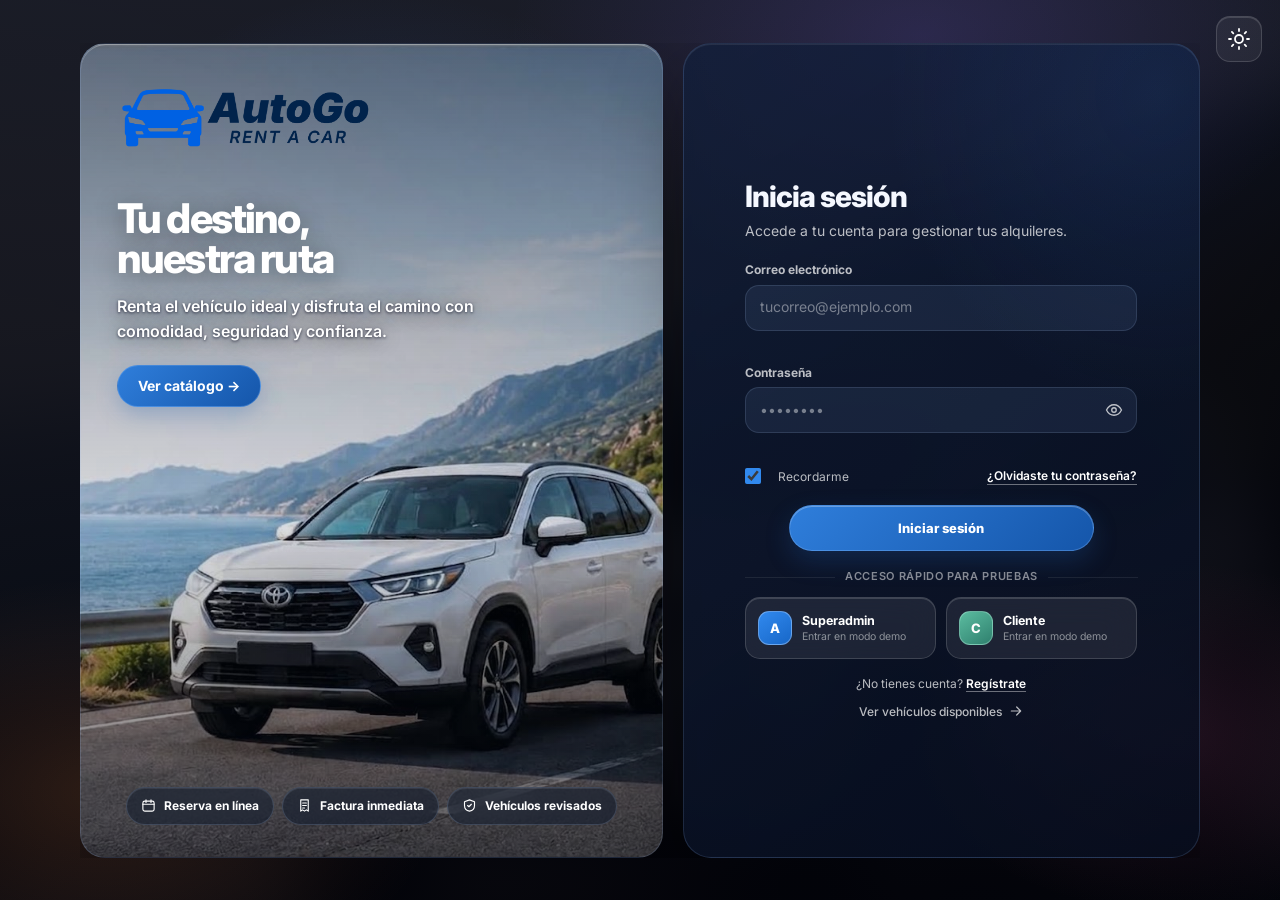
==== commit af6084af: "Revert "Merge branch 'main' into update-autogo" This reverts commit b46a3d9171d60776157b6407f305659b" ====
--- a/Frontend/index.html
+++ b/Frontend/index.html
@@ -235,110 +235,6 @@
         })();
     </script>
 
-    <!-- =========================================================
-         CARRUSEL del panel izquierdo (login / registro)
-         Solo reemplaza la foto de fondo de .auth-foto
-    ========================================================== -->
-    <script>
-        (function () {
-
-            
-            // Las que no existan se ignoran automáticamente.
-            var FOTOS = [
-                'carro1.png',
-                'carro2.png',
-                'carro3.png',
-                'carro4.png',
-                'carro5.jpeg',
-                'carro6.png'
-                
-                
-            ];
-
-            var INTERVALO = 5050; // milisegundos entre fotos
-
-            var raiz = document.getElementById('raiz');
-            var validas = null;
-            var cargando = false;
-            var idx = 0;
-
-            // Comprueba qué fotos existen realmente
-            function cargar() {
-                if (validas || cargando) return;
-                cargando = true;
-                var ok = [];
-                var pend = FOTOS.length;
-
-                function fin() {
-                    if (--pend === 0) {
-                        validas = ok.filter(Boolean);
-                        cargando = false;
-                        montar();
-                    }
-                }
-
-                FOTOS.forEach(function (url, i) {
-                    var im = new Image();
-                    im.onload = function () { ok[i] = url; fin(); };
-                    im.onerror = fin;
-                    im.src = url;
-                });
-            }
-
-            // Inserta la capa de fotos dentro del panel izquierdo
-            function montar() {
-                var foto = document.querySelector('.auth-foto');
-                if (!foto || !validas || !validas.length) return;
-                if (foto.querySelector('.auth-slides')) return;
-
-                var cont = document.createElement('div');
-                cont.className = 'auth-slides';
-                cont.setAttribute('aria-hidden', 'true');
-
-                validas.forEach(function (url) {
-                    var s = document.createElement('div');
-                    s.className = 'slide';
-                    s.style.backgroundImage = 'url("' + url + '")';
-                    cont.appendChild(s);
-                });
-
-                foto.insertBefore(cont, foto.firstChild);
-                idx = 0;
-                cont.firstChild.classList.add('activa');
-            }
-
-            // Pasa a la siguiente foto (en bucle infinito)
-            function siguiente() {
-                if (document.hidden) return;
-                var cont = document.querySelector('.auth-slides');
-                if (!cont || cont.children.length < 2) return;
-
-                var s = cont.children;
-                var actual = s[idx];
-                idx = (idx + 1) % s.length; // al llegar a la última vuelve a la primera
-                var nueva = s[idx];
-
-                Array.prototype.forEach.call(s, function (x) { x.classList.remove('previa'); });
-                actual.classList.remove('activa');
-                actual.classList.add('previa');
-                nueva.classList.add('activa');
-
-                setTimeout(function () { actual.classList.remove('previa'); }, 1400);
-            }
-
-            // La pantalla de acceso la dibuja app.js, así que se vigila el DOM
-            function revisar() {
-                if (!document.querySelector('.auth-foto')) return;
-                if (!validas) cargar(); else montar();
-            }
-
-            if (raiz) new MutationObserver(revisar).observe(raiz, { childList: true, subtree: true });
-            revisar();
-            setInterval(siguiente, INTERVALO);
-
-        })();
-    </script>
-
 </body>
 
-</html>
+</html>
--- a/Frontend/styles.css
+++ b/Frontend/styles.css
@@ -924,7 +924,9 @@
     box-shadow: var(--sombra);
 }
 
-
+.auth-foto .marca img {
+    height: 60px;
+}
 
 .auth-foto h1 {
     font-size: 40px;
@@ -936,99 +938,12 @@
     text-shadow: 0 4px 24px rgba(0, 0, 0, .35);
 }
 
-
-/* =========================================================
-   CARRUSEL DEL PANEL IZQUIERDO
-========================================================= */
-
-
-
-.auth-foto > div:not(.auth-slides),
-.auth-foto > .chips {
-    position: relative;
-    z-index: 5;
-}
-
-
-.auth-foto > .auth-slides {
-    position: absolute;
-    inset: 0;
-    z-index: 0;
-    overflow: hidden;
-}
-
-.auth-slides .slide {
-    position: absolute;
-    inset: 0;
-    background-size: cover;
-    background-position: center 65%;
-    background-repeat: no-repeat;
-    opacity: 0;
-    z-index: 0;
-    transition: opacity 1.2s ease-in-out;
-}
-
-.auth-slides::after {
-    content: '';
-    position: absolute;
-    inset: 0;
-    z-index: 3;
-    pointer-events: none;
-    background: linear-gradient(180deg,
-        rgba(14, 18, 44, .62) 0%,
-        rgba(14, 18, 44, .22) 45%,
-        rgba(14, 18, 44, .62) 100%);
-}
-
-
-
-
-
-/* =========================================================
-   FIX: contenido del panel izquierdo SIEMPRE sobre el carrusel
-========================================================= */
-.auth-foto > .auth-slides {
-    z-index: 0;
-}
-
-/* foto anterior: sigue visible mientras entra la nueva (sin parpadeo) */
-.auth-slides .slide.previa {
-    opacity: 1;
-    z-index: 1;
-}
-
-.auth-slides .slide.activa {
-    opacity: 1;
-    z-index: 1;
-
-}
-
-
-
-
-
-/* degradado sobre las fotos para que el texto se lea bien */
-.auth-slides::after {
-    content: '';
-    position: absolute;
-    inset: 0;
-    z-index: 3;
-    pointer-events: none;
-    background: linear-gradient(180deg,
-        rgba(14, 18, 44, .55) 0%,
-        rgba(14, 18, 44, 0) 45%,
-        rgba(14, 18, 44, .55) 100%);
-}
-
-:root[data-tema="noche"] .auth-slides::after {
-    background: linear-gradient(180deg,
-        rgba(4, 6, 20, .72) 0%,
-        rgba(4, 6, 20, .25) 45%,
-        rgba(4, 6, 20, .78) 100%);
-}
-
-
-
+.auth-foto p {
+    max-width: 360px;
+    color: rgba(255, 255, 255, .88);
+    margin-top: 12px;
+    font-size: 15px;
+}
 
 .chips {
     display: flex;
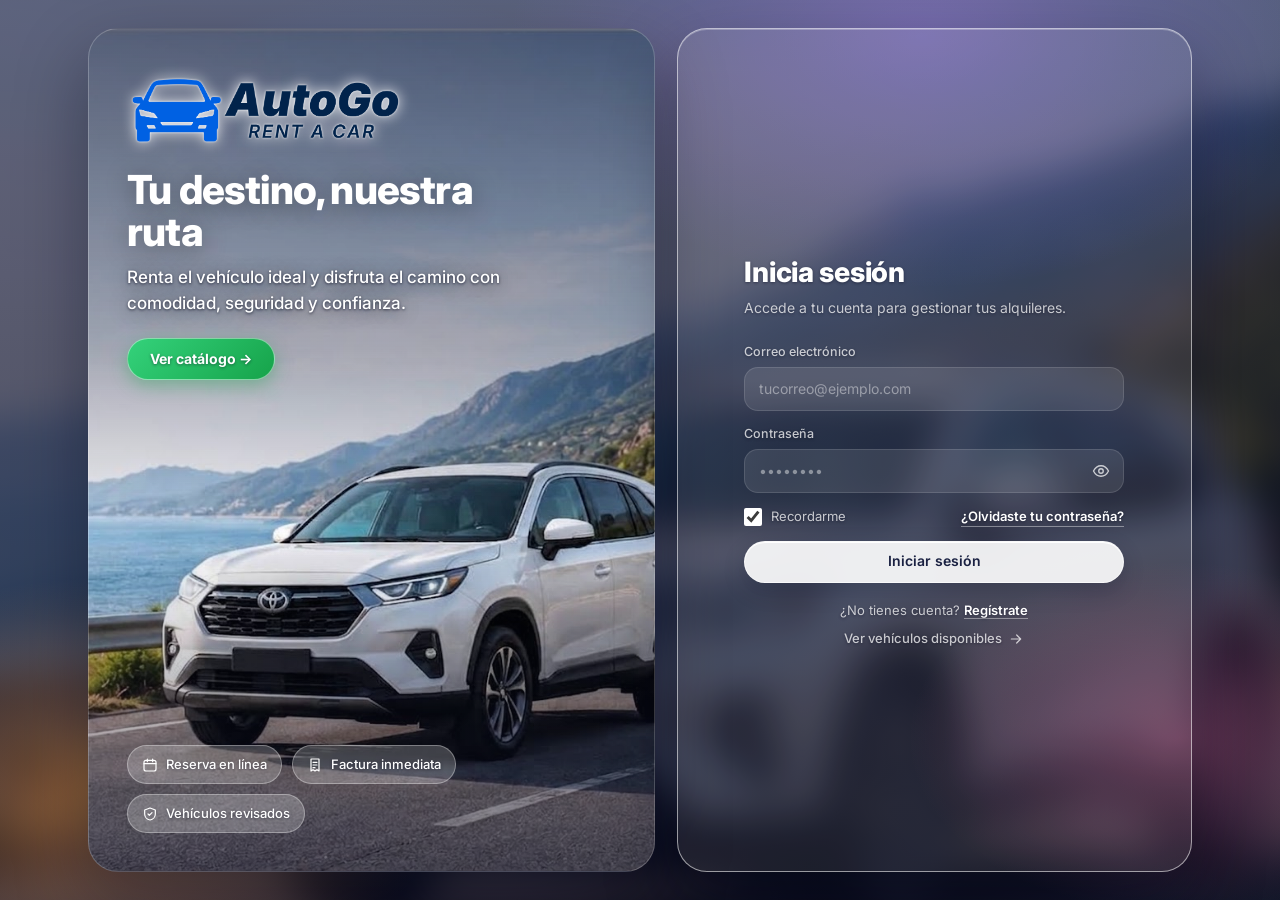
==== commit cb17ac50: "Checkpoint: merge con update-autogo cerrado; frontend restaurado a nuestra version (roles+cristal) m" ====
--- a/Frontend/index.html
+++ b/Frontend/index.html
@@ -1,4 +1,4 @@
-<!DOCTYPE html>
+﻿<!DOCTYPE html>
 <html lang="es">
 
 <head>
@@ -8,54 +8,16 @@
     <meta name="theme-color" content="#151b38">
     <title>AutoGo Rent a Car</title>
 
-    <!-- Tema automático con preferencia manual por período -->
-    <script>
-        (function () {
-            function periodoActual() {
-                var h = new Date().getHours();
-                return (h >= 6 && h < 18) ? 'dia' : 'noche';
-            }
-            function aplicar(tema) {
-                if (tema === 'noche') document.documentElement.setAttribute('data-tema', 'noche');
-                else document.documentElement.removeAttribute('data-tema');
-                var meta = document.querySelector('meta[name="theme-color"]');
-                if (meta) meta.setAttribute('content', tema === 'noche' ? '#05070f' : '#eef3fb');
-            }
-            function resolver() {
-                var periodo = periodoActual();
-                var tema = periodo;
-                try {
-                    var manual = localStorage.getItem('autogo-tema');
-                    var periodoManual = localStorage.getItem('autogo-tema-periodo');
-                    if (manual && periodoManual === periodo) tema = manual;
-                    else {
-                        localStorage.removeItem('autogo-tema');
-                        localStorage.removeItem('autogo-tema-periodo');
-                    }
-                } catch (e) { }
-                aplicar(tema);
-                return tema;
-            }
-            window.AutoGoTema = { periodoActual: periodoActual, aplicar: aplicar, resolver: resolver };
-            resolver();
-        })();
-    </script>
-
-    <link rel="icon" type="image/png" href="icono-autogo.png">
+    <link rel="icon" href="logo.png">
     <link rel="preconnect" href="https://fonts.googleapis.com">
     <link rel="preconnect" href="https://fonts.gstatic.com" crossorigin>
     <link href="https://fonts.googleapis.com/css2?family=Inter:wght@400;500;600;700;800&display=swap" rel="stylesheet">
-
-    <link rel="stylesheet" href="styles.css?v=20261017">
-    <link rel="stylesheet" href="theme.css?v=20261017">
-    <link rel="stylesheet" href="responsive.css?v=20261017">
-    <link rel="stylesheet" href="auth.css?v=20261017">
-    <link rel="stylesheet" href="components.css?v=20261017">
-    <link rel="stylesheet" href="print.css?v=20261017" media="print">
+    <link rel="stylesheet" href="styles.css?v=3">
 </head>
 
 <body>
 
+    <!-- ICONO DEL VEHÍCULO -->
     <svg width="0" height="0" style="position:absolute;" aria-hidden="true">
         <defs>
             <symbol id="auto" viewBox="0 0 64 36">
@@ -64,51 +26,37 @@
         </defs>
     </svg>
 
+    <!-- FILTRO "LIQUID GLASS": distorsiona lo que hay detrás (como ver a través de
+         agua/vidrio curvo), en vez de solo difuminarlo. Se usa con backdrop-filter:
+         url(#lente-liquida) en .glass-lente. Sólo en elementos pequeños y fijos
+         (no en tarjetas grandes que se mueven con el scroll: ahí sí sería caro). -->
+    <svg width="0" height="0" style="position:absolute;" aria-hidden="true">
+        <defs>
+            <filter id="lente-liquida" x="-20%" y="-20%" width="140%" height="140%">
+                <feTurbulence type="fractalNoise" baseFrequency="0.045 0.06" numOctaves="2" seed="7" result="ruido" />
+                <feGaussianBlur in="ruido" stdDeviation="2" result="ruidoSuave" />
+                <feDisplacementMap in="SourceGraphic" in2="ruidoSuave" scale="80" xChannelSelector="R" yChannelSelector="G" />
+            </filter>
+        </defs>
+    </svg>
+
+    <!-- FONDO -->
     <div class="fondo" aria-hidden="true"></div>
+
+    <!-- APLICACIÓN -->
     <div id="raiz"></div>
 
     <noscript>
         <p class="sin-js">AutoGo necesita JavaScript activado para funcionar.</p>
     </noscript>
 
-    <!-- Configuración y datos locales de desarrollo -->
-    <script src="js/config.js?v=20261017"></script>
-    <script src="js/local-db.js?v=20261017"></script>
-    <script src="js/local-db-fixes.js?v=20261017"></script>
-    <script src="js/local-finance-rules.js?v=20261017"></script>
-    <script src="js/local-finance-v3.js?v=20261017"></script>
+    <script src="js/config.js?v=3"></script>
+    <script src="js/ui.js?v=3"></script>
+    <script src="js/demo.js?v=3"></script>
+    <script src="js/api.js?v=3"></script>
+    <script src="js/app.js?v=3"></script>
 
-    <!-- Aplicación -->
-    <script src="js/ui.js?v=20261017"></script>
-    <script src="js/api.js?v=20261017"></script>
-    <script src="js/app.js?v=20261017"></script>
-    <script src="js/reports.js?v=20261017"></script>
-    <script src="js/demo-login.js?v=20261017"></script>
-    <script src="js/mobile-menu.js?v=20261017"></script>
-    <script src="js/catalog-consistency.js?v=20261017"></script>
-    <script src="js/financial-ui.js?v=20261017"></script>
-
-    <!-- Recupera la ruta si la vista inicial no llegó a renderizarse -->
-    <script>
-        (function () {
-            function recuperar() {
-                var raiz = document.getElementById('raiz');
-                if (!raiz || raiz.children.length) return;
-                try {
-                    if (!location.hash) history.replaceState(null, '', '#/login');
-                    if (typeof render === 'function') render();
-                } catch (e) {
-                    console.error('AutoGo no pudo iniciar:', e);
-                }
-            }
-            if (document.readyState === 'loading') document.addEventListener('DOMContentLoaded', recuperar, { once: true });
-            else recuperar();
-            setTimeout(recuperar, 120);
-            setTimeout(recuperar, 500);
-        })();
-    </script>
-
-    <!-- Ajusta el banner de inicio al contenido del cliente -->
+    <!-- Banner de la pantalla de Inicio: ajusta su alto al saludo + tarjetas -->
     <script>
         (function () {
             var raiz = document.getElementById('raiz');
@@ -127,6 +75,7 @@
                 }
                 main.classList.add('hero-on');
 
+                // Mueve "Rentar un vehículo" a la fila de tarjetas
                 var btn = Array.prototype.slice.call(top.querySelectorAll('a, button'))
                     .filter(function (el) { return /rentar/i.test(el.textContent); })[0];
                 if (btn) {
@@ -143,8 +92,10 @@
                 requestAnimationFrame(ajustarBanner);
             }
 
+            // Ruta del catálogo: se toma del enlace "Ver vehículos disponibles" cuando aparece
             var rutaCatalogo = '#/catalogo';
 
+            // Mensaje para invitar al cliente a ver el catálogo (login y registro)
             function mensajeCatalogo() {
                 var enlace = Array.prototype.slice.call(
                     document.querySelectorAll('a[href*="catalogo"], a[href*="vehiculos"], a[href*="disponibles"]')
@@ -154,6 +105,7 @@
                 var foto = document.querySelector('.auth-foto');
                 if (!foto) return;
 
+                // El logo ya no lleva al catálogo: se quita el enlace
                 var marca = foto.querySelector('.marca');
                 if (marca) {
                     Array.prototype.forEach.call(marca.querySelectorAll('a'), function (a) {
@@ -169,6 +121,7 @@
                 var p = foto.querySelector('p');
                 if (!p) return;
 
+                // Solo el botón verde (sin título ni texto)
                 var caja = document.createElement('div');
                 caja.className = 'auth-promo';
                 caja.innerHTML = '<a href="' + rutaCatalogo + '">Ver catálogo &rarr;</a>';
@@ -176,6 +129,7 @@
             }
 
             new MutationObserver(function () { mensajeCatalogo(); programar(); }).observe(raiz, { childList: true, subtree: true });
+            // Respaldo: cualquier clic en el logo de la pantalla de acceso se ignora
             document.addEventListener('click', function (e) {
                 if (e.target.closest && e.target.closest('.auth-foto .marca')) {
                     e.preventDefault();
@@ -186,6 +140,8 @@
             window.addEventListener('hashchange', function () { mensajeCatalogo(); programar(); });
             window.addEventListener('resize', programar);
             window.addEventListener('load', mensajeCatalogo);
+
+            // Al cargar: la pantalla puede estar ya dibujada, así que se coloca el botón de inmediato
             mensajeCatalogo();
             setTimeout(mensajeCatalogo, 150);
             setTimeout(mensajeCatalogo, 600);
@@ -193,48 +149,6 @@
         })();
     </script>
 
-    <!-- Control de tema en las pantallas de acceso -->
-    <script>
-        (function () {
-            var raiz = document.getElementById('raiz');
-            var LUNA = '<svg class="ic" viewBox="0 0 24 24" aria-hidden="true"><path d="M21 12.8A9 9 0 1 1 11.2 3a7 7 0 0 0 9.8 9.8z"/></svg>';
-            var SOL = '<svg class="ic" viewBox="0 0 24 24" aria-hidden="true"><circle cx="12" cy="12" r="4"/><path d="M12 2v2M12 20v2M4.9 4.9l1.4 1.4M17.7 17.7l1.4 1.4M2 12h2M20 12h2M4.9 19.1l1.4-1.4M17.7 6.3l1.4-1.4"/></svg>';
-
-            function noche() { return document.documentElement.getAttribute('data-tema') === 'noche'; }
-
-            function pintar(b) {
-                b.innerHTML = noche() ? SOL : LUNA;
-                b.title = noche() ? 'Cambiar a modo día' : 'Cambiar a modo noche';
-                b.setAttribute('aria-label', b.title);
-            }
-
-            function crear() {
-                var auth = document.querySelector('.auth');
-                if (!auth || auth.querySelector('.tema-login')) return;
-                var b = document.createElement('button');
-                b.type = 'button';
-                b.className = 'icon-btn cuadro tema-login';
-                pintar(b);
-                auth.appendChild(b);
-            }
-
-            document.addEventListener('click', function (e) {
-                var b = e.target.closest && e.target.closest('.tema-login');
-                if (!b) return;
-                var n = !noche();
-                if (n) document.documentElement.setAttribute('data-tema', 'noche');
-                else document.documentElement.removeAttribute('data-tema');
-                try { localStorage.setItem('autogo-tema', n ? 'noche' : 'dia'); } catch (err) { }
-                var meta = document.querySelector('meta[name="theme-color"]');
-                if (meta) meta.setAttribute('content', n ? '#05070f' : '#151b38');
-                pintar(b);
-            });
-
-            new MutationObserver(crear).observe(raiz, { childList: true, subtree: true });
-            crear();
-        })();
-    </script>
-
 </body>
 
-</html>+</html>
--- a/Frontend/styles.css
+++ b/Frontend/styles.css
@@ -1,4 +1,4 @@
-/* =========================================================
+﻿/* =========================================================
    AUTOGO - GLASS UI
 ========================================================= */
 
@@ -15,7 +15,7 @@
     --borde: rgba(255, 255, 255, .22);
     --borde-2: rgba(255, 255, 255, .12);
 
-    --blur: blur(26px) saturate(150%);
+    --blur: blur(22px) saturate(160%);
     --sombra: 0 30px 70px rgba(6, 9, 28, .38);
     --brillo: inset 0 1px 0 rgba(255, 255, 255, .28);
 
@@ -55,16 +55,23 @@
 
 html {
     -webkit-text-size-adjust: 100%;
+    height: 100%;
 }
 
 body {
     font-family: 'Inter', 'Segoe UI', system-ui, -apple-system, Arial, sans-serif;
     color: var(--txt);
     background: #151b38;
-    min-height: 100vh;
+    height: 100%;
+    /* El panel principal (.app) ya trae su propio scroll interno (.main/.side);
+       la página en sí nunca debe generar una segunda barra de scroll. */
+    overflow: hidden;
     font-size: 14px;
     line-height: 1.45;
     -webkit-font-smoothing: antialiased;
+    /* Sombra sutil (no negra, un azul oscuro del propio tema) para que el texto
+       blanco se mantenga legible sobre el fondo difuminado y el brillo líquido. */
+    text-shadow: 0 1px 3px rgba(10, 13, 34, .45);
 }
 
 body.con-modal {
@@ -116,7 +123,7 @@
     position: absolute;
     inset: -60px;
     background: var(--foto) center 70% / cover no-repeat;
-    filter: blur(30px) saturate(1.25) brightness(.72);
+    filter: blur(18px) saturate(1.25) brightness(.72);
     transform: scale(1.08);
 }
 
@@ -137,29 +144,141 @@
    EFECTO GLASS
 ========================================================= */
 
+/* Paneles que sólo se apoyan sobre el fondo fijo (.fondo ya viene pre-difuminado
+   una vez): NO llevan backdrop-filter propio. Ponerle blur en vivo a algo que ya
+   está sobre un fondo difuminado es trabajo duplicado en cada frame de scroll,
+   y era la causa real de la lentitud. El "vidrio" se logra con transparencia +
+   brillo/borde, sin recalcular ningún blur. */
 .glass,
 .app,
 .card,
 .auth-panel,
+.aviso {
+    background: var(--glass);
+    border: 1px solid rgba(255, 255, 255, .55);
+    box-shadow: var(--sombra), var(--brillo);
+}
+
+.card {
+    background: var(--glass-2);
+    border-color: rgba(255, 255, 255, .55);
+    border-radius: var(--r-lg);
+    padding: 20px;
+    box-shadow: 0 12px 30px rgba(6, 9, 28, .18), var(--brillo);
+    min-width: 0;
+}
+
+/* ---------------------------------------------------------------------------
+   LÍQUIDO: brillo especular que sigue el cursor, al estilo "Liquid Glass" de
+   iOS. Es sólo un gradiente posicionado con variables CSS que mueve JS (sin
+   tocar blur/filter), así que es prácticamente gratis: nada que recalcular en
+   cada frame, sólo mover un fondo ya pintado.
+   --------------------------------------------------------------------------- */
+.glass,
+.app,
+.card,
+.auth-panel,
+.aviso,
 .modal,
-.menu-usuario,
-.aviso {
+.menu-usuario {
+    position: relative;
+    isolation: isolate;
+}
+
+.glass::before,
+.card::before,
+.auth-panel::before,
+.aviso::before,
+.modal::before,
+.menu-usuario::before {
+    content: '';
+    position: absolute;
+    inset: 0;
+    z-index: -1;
+    border-radius: inherit;
+    pointer-events: none;
+    opacity: 0;
+    background: radial-gradient(360px circle at var(--mx, 50%) var(--my, 50%),
+            rgba(255, 255, 255, .4), rgba(255, 255, 255, .18) 24%, rgba(255, 255, 255, .05) 42%, transparent 60%);
+    mix-blend-mode: soft-light;
+    transition: opacity .3s ease;
+    will-change: opacity;
+}
+
+.glass.liquido-activo::before,
+.card.liquido-activo::before,
+.auth-panel.liquido-activo::before,
+.aviso.liquido-activo::before,
+.modal.liquido-activo::before,
+.menu-usuario.liquido-activo::before {
+    opacity: 1;
+}
+
+/* Borde "aceite en el agua": un anillo iridiscente fino, sólo en el borde
+   (no tapa texto), que gira con la posición del cursor. */
+.glass::after,
+.card::after,
+.auth-panel::after,
+.aviso::after,
+.modal::after,
+.menu-usuario::after {
+    content: '';
+    position: absolute;
+    /* -1px: cubre también el borde propio de 1px de la tarjeta, si no el anillo
+       queda metido hacia adentro y se ve despegado del borde real. */
+    inset: -1px;
+    z-index: 2;
+    border-radius: inherit;
+    padding: 1.5px;
+    pointer-events: none;
+    opacity: 0;
+    /* Repite la rueda de color cada ~70deg (en vez de una sola vuelta completa)
+       para que a lo largo del borde se vean varias franjas de color, como en
+       una mancha de aceite real, no un solo degradado suave. */
+    background: repeating-conic-gradient(from calc(var(--mxn, 50) * 3.6deg) at var(--mx, 50%) var(--my, 50%),
+            #ff8ad1 0deg, #ffd27a 14deg, #baff8a 28deg, #6ef0d6 42deg, #6ab8ff 56deg, #c08aff 70deg, #ff8ad1 84deg);
+    -webkit-mask: linear-gradient(#fff 0 0) content-box, linear-gradient(#fff 0 0);
+    -webkit-mask-composite: xor;
+    mask-composite: exclude;
+    filter: saturate(140%);
+    transition: opacity .15s ease-out;
+}
+
+.glass.liquido-activo::after,
+.card.liquido-activo::after,
+.auth-panel.liquido-activo::after,
+.aviso.liquido-activo::after,
+.modal.liquido-activo::after,
+.menu-usuario.liquido-activo::after {
+    opacity: .4;
+    transition: opacity .12s ease-in;
+}
+
+@media (prefers-reduced-motion: reduce) {
+
+    .glass::before,
+    .card::before,
+    .auth-panel::before,
+    .aviso::before,
+    .modal::before,
+    .menu-usuario::before {
+        display: none;
+    }
+}
+
+/* Modal y menú SÍ tapan contenido real de la pantalla (no sólo el fondo fijo),
+   así que ahí el backdrop-filter aporta de verdad. Se aíslan en su propia capa
+   para que el navegador lo componga una sola vez. */
+.modal,
+.menu-usuario {
     background: var(--glass);
     border: 1px solid var(--borde);
     box-shadow: var(--sombra), var(--brillo);
     -webkit-backdrop-filter: var(--blur);
     backdrop-filter: var(--blur);
-}
-
-.card {
-    background: var(--glass-2);
-    border-color: var(--borde);
-    border-radius: var(--r-lg);
-    padding: 20px;
-    box-shadow: 0 12px 30px rgba(6, 9, 28, .18), var(--brillo);
-    -webkit-backdrop-filter: blur(18px) saturate(140%);
-    backdrop-filter: blur(18px) saturate(140%);
-    min-width: 0;
+    transform: translateZ(0);
+    will-change: backdrop-filter;
+    isolation: isolate;
 }
 
 
@@ -566,6 +685,20 @@
     flex: none;
 }
 
+/* "Lente líquida" de verdad: distorsiona el fondo (como agua/vidrio curvo) en
+   vez de sólo difuminarlo. A propósito sólo para botones circulares chicos y
+   casi siempre fijos (campana, engranaje): el filtro SVG es caro de recalcular,
+   y en una tarjeta grande que se mueve con el scroll volveríamos a la lentitud
+   que ya arreglamos. */
+.glass-lente {
+    position: relative;
+    background: rgba(255, 255, 255, .12);
+    border: 1px solid rgba(255, 255, 255, .55);
+    box-shadow: 0 8px 20px rgba(6, 9, 28, .3), inset 0 1px 0 rgba(255, 255, 255, .4);
+    -webkit-backdrop-filter: url(#lente-liquida) saturate(160%);
+    backdrop-filter: url(#lente-liquida) saturate(160%);
+}
+
 .icon-btn:hover {
     background: var(--glass-2);
 }
@@ -904,7 +1037,7 @@
     min-height: 100vh;
     margin: 0 auto;
     padding: 28px;
-    align-items: center;
+    align-items: stretch;
 }
 
 .auth-foto {
@@ -957,10 +1090,8 @@
     gap: 8px;
     padding: 9px 14px;
     border-radius: 999px;
-    background: rgba(255, 255, 255, .16);
+    background: rgba(255, 255, 255, .22);
     border: 1px solid rgba(255, 255, 255, .32);
-    -webkit-backdrop-filter: blur(14px);
-    backdrop-filter: blur(14px);
     font-size: 13px;
     font-weight: 500;
 }
@@ -972,19 +1103,15 @@
 
 .auth-panel {
     border-radius: var(--r-xl);
-    padding: 38px 42px;
+    padding: 44px;
     display: flex;
     flex-direction: column;
     justify-content: center;
-    align-self: center;
-    min-height: 0;
-    width: 100%;
-    max-width: 470px;
 }
 
 .auth-panel .contenido {
     width: 100%;
-    max-width: 340px;
+    max-width: 380px;
     margin: 0 auto;
 }
 
@@ -1539,6 +1666,7 @@
 }
 
 .foto-mini {
+    position: relative;
     width: 64px;
     height: 42px;
     border-radius: 10px;
@@ -1548,6 +1676,24 @@
     place-items: center;
     color: rgba(255, 255, 255, .55);
     overflow: hidden;
+}
+
+/* Marco de "vidrio líquido" sobre el borde de la miniatura: dobla el propio
+   recorte de la foto justo en el filo, como un bisel de cristal curvo. */
+.foto-mini::after {
+    content: '';
+    position: absolute;
+    inset: 0;
+    border-radius: inherit;
+    padding: 2px;
+    pointer-events: none;
+    background: rgba(255, 255, 255, .01);
+    border: 1px solid rgba(255, 255, 255, .55);
+    -webkit-backdrop-filter: url(#lente-liquida);
+    backdrop-filter: url(#lente-liquida);
+    -webkit-mask: linear-gradient(#fff 0 0) content-box, linear-gradient(#fff 0 0);
+    -webkit-mask-composite: xor;
+    mask-composite: exclude;
 }
 
 .foto-mini img {
@@ -1746,9 +1892,10 @@
     position: absolute;
     top: 10px;
     left: 10px;
-    -webkit-backdrop-filter: blur(10px);
-    backdrop-filter: blur(10px);
-    background: rgba(20, 24, 56, .45);
+    -webkit-backdrop-filter: url(#lente-liquida) saturate(160%);
+    backdrop-filter: url(#lente-liquida) saturate(160%);
+    background: rgba(20, 24, 56, .3);
+    border: 1px solid rgba(255, 255, 255, .55);
 }
 
 .veh-cuerpo {
@@ -2198,9 +2345,9 @@
     width: 100%;
     max-width: 560px;
     border-radius: 26px;
-    background: rgba(40, 46, 96, .52);
-    -webkit-backdrop-filter: blur(34px) saturate(160%);
-    backdrop-filter: blur(34px) saturate(160%);
+    background: rgba(40, 46, 96, .58);
+    -webkit-backdrop-filter: blur(28px) saturate(170%);
+    backdrop-filter: blur(28px) saturate(170%);
     transform: translateY(10px) scale(.98);
     transition: transform .2s;
 }
@@ -2307,9 +2454,11 @@
     width: 260px;
     padding: 8px;
     border-radius: 20px;
-    background: rgba(40, 46, 96, .6);
-    -webkit-backdrop-filter: blur(30px) saturate(160%);
-    backdrop-filter: blur(30px) saturate(160%);
+    background: rgba(40, 46, 96, .64);
+    -webkit-backdrop-filter: blur(24px) saturate(170%);
+    backdrop-filter: blur(24px) saturate(170%);
+    transform: translateZ(0);
+    will-change: backdrop-filter;
 }
 
 .menu-usuario .quien {
@@ -2530,6 +2679,12 @@
 
     .auth-panel {
         padding: 30px 22px;
+    }
+
+    html,
+    body {
+        height: auto;
+        overflow: visible;
     }
 
     .app,
@@ -3079,3834 +3234,3 @@
     width: calc(var(--gear) * .55) !important;
     height: calc(var(--gear) * .55) !important;
 }
-
-
-/* =========================================================
-   ENGRANAJE ELIMINADO: sus acciones ahora viven en el menú lateral
-   (Cambiar contraseña · Modo noche · Cerrar sesión)
-========================================================= */
-
-.gear-oculto {
-    display: none !important;
-}
-
-/* El menú original se usa por detrás; el cliente no lo ve parpadear */
-body.menu-oculto .menu-usuario {
-    visibility: hidden;
-}
-
-.nav .nav-extra {
-    cursor: pointer;
-}
-
-.nav .nav-extra.salir:hover {
-    background: rgba(252, 165, 165, .16);
-    color: #ffd6d6;
-}
-
-/* Separador sutil entre la navegación y las acciones de cuenta */
-.nav .nav-extra.primero {
-    margin-top: 14px;
-    position: relative;
-}
-
-.nav .nav-extra.primero::after {
-    content: '';
-    position: absolute;
-    left: 10px;
-    right: 10px;
-    top: -8px;
-    height: 1px;
-    background: var(--borde-2);
-}
-
-@media (max-width: 860px) {
-    .nav .nav-extra.primero {
-        margin-top: 0;
-    }
-
-    .nav .nav-extra.primero::after {
-        display: none;
-    }
-}
-
-
-/* =========================================================
-   MODO NOCHE (mantiene el efecto glass)
-   Se activa con <html data-tema="noche">
-========================================================= */
-
-html[data-tema="noche"] {
-    --txt-2: rgba(255, 255, 255, .72);
-    --txt-3: rgba(255, 255, 255, .5);
-
-    --glass: rgba(8, 11, 28, .40);
-    --glass-2: rgba(255, 255, 255, .06);
-    --glass-3: rgba(255, 255, 255, .11);
-    --glass-osc: rgba(3, 5, 14, .5);
-
-    --borde: rgba(255, 255, 255, .15);
-    --borde-2: rgba(255, 255, 255, .08);
-
-    --sombra: 0 30px 70px rgba(0, 0, 0, .55);
-    --brillo: inset 0 1px 0 rgba(255, 255, 255, .14);
-}
-
-html[data-tema="noche"] body {
-    background: #05070f;
-}
-
-html[data-tema="noche"] .fondo {
-    background: #05070f;
-}
-
-html[data-tema="noche"] .fondo::before {
-    filter: blur(30px) saturate(.85) brightness(.3);
-}
-
-html[data-tema="noche"] .fondo::after {
-    background:
-        radial-gradient(38% 34% at 8% 88%, rgba(255, 140, 70, .14), transparent 70%),
-        radial-gradient(30% 28% at 92% 82%, rgba(220, 90, 150, .12), transparent 70%),
-        radial-gradient(46% 40% at 72% 4%, rgba(110, 90, 230, .2), transparent 70%),
-        radial-gradient(30% 30% at 30% 20%, rgba(60, 120, 230, .14), transparent 70%),
-        linear-gradient(180deg, rgba(4, 6, 20, .66), rgba(2, 3, 10, .84));
-}
-
-html[data-tema="noche"] .card {
-    background: rgba(255, 255, 255, .055);
-}
-
-html[data-tema="noche"] .veh-card:hover {
-    background: rgba(255, 255, 255, .1);
-}
-
-html[data-tema="noche"] .veh-card.sel {
-    background: rgba(255, 255, 255, .14);
-}
-
-html[data-tema="noche"] input,
-html[data-tema="noche"] select,
-html[data-tema="noche"] textarea {
-    background: rgba(255, 255, 255, .07);
-}
-
-html[data-tema="noche"] input:hover,
-html[data-tema="noche"] select:hover,
-html[data-tema="noche"] textarea:hover {
-    background-color: rgba(255, 255, 255, .1);
-}
-
-html[data-tema="noche"] input:focus,
-html[data-tema="noche"] select:focus,
-html[data-tema="noche"] textarea:focus {
-    background-color: rgba(255, 255, 255, .12);
-}
-
-html[data-tema="noche"] .modal,
-html[data-tema="noche"] .menu-usuario {
-    background: rgba(10, 13, 34, .66);
-}
-
-html[data-tema="noche"] .modal-bg {
-    background: rgba(0, 0, 8, .55);
-}
-
-html[data-tema="noche"] .aviso {
-    background: rgba(8, 11, 30, .8);
-}
-
-html[data-tema="noche"] .tip {
-    background: rgba(4, 6, 20, .88);
-}
-
-html[data-tema="noche"] .auth-foto {
-    background:
-        linear-gradient(180deg, rgba(3, 5, 18, .78) 0%, rgba(3, 5, 18, .55) 38%, rgba(3, 5, 18, .3) 60%, rgba(3, 5, 18, .72) 100%),
-        var(--foto) center 65% / cover no-repeat;
-}
-
-html[data-tema="noche"] .main.hero-on::before {
-    background-image:
-        linear-gradient(90deg, rgba(3, 5, 16, .86) 0%, rgba(3, 5, 16, .62) 45%, rgba(3, 5, 16, .4) 100%),
-        var(--banner);
-}
-
-@media (max-width: 860px) {
-    html[data-tema="noche"] .side {
-        background: rgba(6, 8, 22, .7);
-    }
-}
-
-html[data-tema="noche"] .btn.ghost {
-    background: rgba(255, 255, 255, .07);
-}
-
-html[data-tema="noche"] .kpi-accion {
-    background: linear-gradient(135deg, #1fa862 0%, #0f7a3a 100%);
-}
-
-html[data-tema="noche"] .auth-promo a {
-    background: linear-gradient(135deg, #1fa862 0%, #0f7a3a 100%);
-}
-
-@media (prefers-reduced-transparency: reduce) {
-    html[data-tema="noche"] .app,
-    html[data-tema="noche"] .card,
-    html[data-tema="noche"] .auth-panel,
-    html[data-tema="noche"] .modal,
-    html[data-tema="noche"] .menu-usuario,
-    html[data-tema="noche"] .aviso,
-    html[data-tema="noche"] .side {
-        background: #0c1024 !important;
-    }
-}
-
-
-/* =========================================================
-   WALLET GO + BOTÓN DE MODO NOCHE EN EL LOGIN
-========================================================= */
-
-/* ---- Botón de modo noche (esquina superior derecha del login) ---- */
-.tema-login {
-    position: fixed;
-    top: 18px;
-    right: 18px;
-    z-index: 20;
-    width: 48px;
-    height: 48px;
-}
-
-.tema-login .ic {
-    width: 24px;
-    height: 24px;
-}
-
-/* ---- Perfil en dos columnas: datos | Wallet GO ---- */
-.perfil-grid {
-    display: grid;
-    grid-template-columns: minmax(0, 560px) minmax(0, 1fr);
-    gap: 20px;
-    align-items: start;
-}
-
-.wallet-card {
-    max-width: 560px;
-    padding: 24px;
-    background:
-        radial-gradient(80% 90% at 100% 0%, rgba(110, 231, 160, .18), transparent 65%),
-        var(--glass-2);
-}
-
-.wallet-h {
-    display: flex;
-    align-items: center;
-    gap: 10px;
-    margin-bottom: 14px;
-}
-
-.wallet-h .ic {
-    width: 24px;
-    height: 24px;
-    color: var(--ok);
-}
-
-.wallet-h h3 {
-    font-size: 18px;
-    font-weight: 700;
-}
-
-.wallet-lbl {
-    color: var(--txt-2);
-    font-size: 12.5px;
-}
-
-.wallet-saldo {
-    font-size: 34px;
-    font-weight: 800;
-    letter-spacing: -.02em;
-    font-variant-numeric: tabular-nums;
-    margin: 2px 0 10px;
-}
-
-.wallet-nota {
-    color: var(--txt-3);
-    font-size: 12.5px;
-    line-height: 1.5;
-}
-
-.wallet-acc {
-    display: flex;
-    gap: 12px;
-    flex-wrap: wrap;
-    margin-top: 18px;
-}
-
-.wallet-acc .btn {
-    flex: 1 1 140px;
-}
-
-.wallet-mov {
-    list-style: none;
-    margin-top: 18px;
-    padding-top: 6px;
-    border-top: 1px solid var(--borde-2);
-}
-
-.wallet-mov li {
-    display: flex;
-    align-items: center;
-    justify-content: space-between;
-    gap: 12px;
-    padding: 10px 0;
-    border-bottom: 1px solid var(--borde-2);
-    font-size: 13px;
-}
-
-.wallet-mov li:last-child {
-    border-bottom: none;
-}
-
-.wallet-mov b {
-    display: block;
-    font-weight: 600;
-}
-
-.wallet-mov small {
-    color: var(--txt-3);
-    font-size: 11.5px;
-}
-
-.wallet-mov li > span {
-    font-weight: 700;
-    white-space: nowrap;
-    font-variant-numeric: tabular-nums;
-}
-
-.wallet-mov .mas {
-    color: var(--ok);
-}
-
-.wallet-mov .menos {
-    color: var(--bad);
-}
-
-/* ---- Modal de retiro ---- */
-.retiro-lista {
-    list-style: none;
-    display: grid;
-    gap: 10px;
-    margin-bottom: 16px;
-}
-
-.retiro-lista li {
-    position: relative;
-    padding: 10px 14px 10px 36px;
-    border-radius: var(--r-sm);
-    background: var(--glass-2);
-    border: 1px solid var(--borde-2);
-    font-size: 13.5px;
-}
-
-.retiro-lista li::before {
-    content: '';
-    position: absolute;
-    left: 14px;
-    top: 17px;
-    width: 8px;
-    height: 8px;
-    border-radius: 50%;
-    background: var(--warn);
-}
-
-@media (max-width: 1180px) {
-    .perfil-grid {
-        grid-template-columns: minmax(0, 1fr);
-    }
-
-    .wallet-card {
-        max-width: none;
-    }
-}
-
-@media (max-width: 860px) {
-    .tema-login {
-        top: 12px;
-        right: 12px;
-        width: 44px;
-        height: 44px;
-    }
-}
-
-
-/* ---- Reserva: usar saldo de Wallet GO ---- */
-.wallet-uso {
-    display: grid;
-    gap: 6px;
-    padding: 12px 14px;
-    border-radius: var(--r);
-    background: rgba(110, 231, 160, .1);
-    border: 1px solid rgba(110, 231, 160, .3);
-}
-
-.wallet-uso small {
-    color: var(--txt-2);
-    font-size: 12.5px;
-    line-height: 1.45;
-}
-
-.wallet-uso small:empty {
-    display: none;
-}
-
-
-/* =========================================================
-   FORMULARIO "AGREGAR NUEVO VEHÍCULO"
-========================================================= */
-
-.modal-sub {
-    color: var(--txt-2);
-    font-size: 13.5px;
-    font-weight: 400;
-    margin-top: 4px;
-}
-
-.vh-grid {
-    display: grid;
-    grid-template-columns: repeat(6, minmax(0, 1fr));
-    gap: 14px 18px;
-    align-items: start;
-}
-
-.vh-grid > .c2 { grid-column: span 2; }
-.vh-grid > .c3 { grid-column: span 3; }
-.vh-grid > .c6 { grid-column: 1 / -1; }
-
-/* Campos con icono a la izquierda ($, pasajeros, estado) */
-.con-pref {
-    position: relative;
-}
-
-.con-pref > .pref {
-    position: absolute;
-    left: 14px;
-    top: 50%;
-    transform: translateY(-50%);
-    display: grid;
-    place-items: center;
-    color: var(--txt-2);
-    font-weight: 600;
-    pointer-events: none;
-}
-
-.con-pref > .pref .ic {
-    width: 18px;
-    height: 18px;
-}
-
-.con-pref > input,
-.con-pref > select {
-    padding-left: 42px;
-}
-
-.pe {
-    width: 14px;
-    height: 14px;
-    border-radius: 50%;
-    border: 2px solid currentColor;
-}
-
-.pe-DISPONIBLE { color: var(--ok); }
-.pe-MANTENIMIENTO { color: var(--warn); }
-.pe-FUERA_DE_SERVICIO { color: var(--bad); }
-
-/* Zona para arrastrar la foto */
-.dz {
-    position: relative;
-    display: grid;
-    place-items: center;
-    min-height: 118px;
-    border: 1.5px dashed rgba(255, 255, 255, .38);
-    border-radius: var(--r);
-    background: rgba(255, 255, 255, .04);
-    cursor: pointer;
-    overflow: hidden;
-    transition: background .2s, border-color .2s;
-}
-
-.dz:hover,
-.dz.sobre {
-    background: rgba(255, 255, 255, .1);
-    border-color: rgba(255, 255, 255, .7);
-}
-
-.dz:focus-visible {
-    outline: 2px solid #fff;
-    outline-offset: 2px;
-}
-
-.dz-txt {
-    position: relative;
-    z-index: 1;
-    display: grid;
-    justify-items: center;
-    gap: 3px;
-    padding: 14px;
-    text-align: center;
-}
-
-.dz-txt .ic {
-    width: 28px;
-    height: 28px;
-    margin-bottom: 6px;
-    color: var(--txt-2);
-}
-
-.dz-txt b {
-    font-size: 13px;
-    font-weight: 600;
-}
-
-.dz-txt span,
-.dz-txt small {
-    color: var(--txt-3);
-    font-size: 12px;
-}
-
-.dz-prev {
-    position: absolute;
-    inset: 0;
-}
-
-.dz-prev img {
-    width: 100%;
-    height: 100%;
-    object-fit: cover;
-}
-
-.dz.tiene .dz-txt {
-    position: absolute;
-    inset: 0;
-    align-content: center;
-    background: rgba(10, 14, 38, .55);
-    opacity: 0;
-    transition: opacity .2s;
-}
-
-.dz.tiene:hover .dz-txt,
-.dz.tiene:focus-visible .dz-txt,
-.dz.tiene.sobre .dz-txt {
-    opacity: 1;
-}
-
-/* Observaciones con contador */
-.vh-obs {
-    position: relative;
-    height: 118px;
-}
-
-.vh-obs textarea {
-    height: 100%;
-    min-height: 0;
-    resize: none;
-    padding-bottom: 26px;
-}
-
-.vh-cont {
-    position: absolute;
-    right: 12px;
-    bottom: 8px;
-    color: var(--txt-3);
-    font-size: 11.5px;
-    pointer-events: none;
-}
-
-#errFoto {
-    color: var(--bad);
-    font-size: 12px;
-}
-
-#errFoto:empty {
-    display: none;
-}
-
-.vh-acc {
-    margin-top: 8px;
-    padding-top: 18px;
-    border-top: 1px solid var(--borde-2);
-}
-
-.vh-acc .btn {
-    min-width: 130px;
-}
-
-@media (max-width: 640px) {
-    .vh-grid > .c2,
-    .vh-grid > .c3 {
-        grid-column: 1 / -1;
-    }
-}
-
-/* Botón principal azul, como en el diseño */
-.vh-acc .btn:not(.ghost) {
-    background: linear-gradient(135deg, #8aa4ff, #a9c2ff);
-    border-color: rgba(255, 255, 255, .45);
-    color: #0e1747;
-}
-
-.vh-acc .btn:not(.ghost):hover {
-    background: linear-gradient(135deg, #9bb2ff, #bcd0ff);
-}
-
-/* Flechas de los campos numéricos siempre visibles */
-.vh input[type=number]::-webkit-inner-spin-button,
-.vh input[type=number]::-webkit-outer-spin-button {
-    opacity: 1;
-    height: 26px;
-    cursor: pointer;
-}
-/* Panel administrativo · mejora aislada, octubre 2026 */
-.panel-admin { --ok:#34d399; --warn:#fbbf24; --bad:#fb7185; --info:#60a5fa; }
-.panel-admin .nav-extra[data-accion="tema"] { display:none; }
-.panel-admin .panel-resumen { gap:20px; }
-.panel-intro { display:flex; justify-content:space-between; gap:12px; color:#c4cce5; font-size:12px; }
-.panel-eyebrow { letter-spacing:.16em; font-weight:700; }
-.panel-demo { border:1px solid #849bd340; border-radius:20px; padding:3px 10px; }
-.panel-admin .dash { display:grid; grid-template-columns:1fr 1fr 1fr; grid-template-areas:"actividad grafico grafico" "flota pendientes atajos"; gap:18px; }
-.panel-admin .a-act { grid-area:actividad; }
-.panel-admin .a-graf { grid-area:grafico; }
-.panel-admin .a-flota { grid-area:flota; }
-.panel-admin .a-pend { grid-area:pendientes; }
-.panel-admin .a-atajos { grid-area:atajos; }
-.panel-admin .card { background:linear-gradient(135deg,rgba(61,77,129,.76),rgba(31,40,78,.88)); border:1px solid #8a9ed03d; box-shadow:0 8px 24px #060d2426,inset 0 1px #ffffff10; }
-.panel-admin .panel-kpi { display:flex; flex-direction:column; gap:7px; text-decoration:none; min-height:175px; padding:18px; position:relative; background:linear-gradient(130deg,color-mix(in srgb,var(--acento) 22%,#222e56),#202a50); border-color:color-mix(in srgb,var(--acento) 36%,transparent); transition:transform .18s,border-color .18s,box-shadow .18s; }
-.panel-kpi:hover { transform:translateY(-3px); box-shadow:0 12px 28px #030a333b; border-color:var(--acento); }
-.panel-kpi:focus-visible,.panel-atajos a:focus-visible,.panel-link:focus-visible { outline:3px solid #bfdbfe; outline-offset:4px; }
-.panel-admin .panel-kpi .valor { font-size:clamp(21px,2vw,30px); letter-spacing:-.04em; line-height:1.2; white-space:normal; overflow-wrap:anywhere; }
-.panel-kpi .valor small { font-size:15px; color:#c4cce5; }
-.panel-admin .panel-kpi .etq { color:#e1e8ff; font-size:12px; }
-.panel-admin .panel-kpi .nota { color:#c4cce5; font-size:11px; margin-top:auto; }
-.panel-kpi-top { display:flex; justify-content:space-between; align-items:center; color:var(--acento); }
-.panel-icon { display:grid; place-items:center; width:40px; height:40px; border-radius:13px; background:color-mix(in srgb,var(--acento) 18%,transparent); }
-.tono-blue { --acento:#60a5fa; }.tono-green { --acento:#34d399; }.tono-purple { --acento:#a78bfa; }.tono-coral { --acento:#fb7185; }
-.panel-admin .kpis { display:grid; grid-template-columns:repeat(5,minmax(0,1fr)); gap:14px; }
-.panel-admin .card-h { align-items:center; gap:10px; flex-wrap:wrap; }
-.panel-admin .card-h h3 { font-size:16px; }
-.panel-link { font-size:12px; color:#bfdbfe; text-decoration:none; }
-.panel-link:hover { text-decoration:underline; }
-.panel-admin .leyenda small { display:inline-block; color:#c4cce5; min-width:42px; text-align:right; font-weight:400; }
-.panel-mantenimiento { background:#a78bfa; }
-.panel-por-devolver { display:flex; align-items:center; gap:12px; border-top:1px solid #ffffff20; padding-top:15px; margin-top:16px; color:#fbbf24; }
-.panel-por-devolver small { display:block; color:#c4cce5; font-size:11px; margin-top:4px; }
-.panel-atajos { display:grid; grid-template-columns:1fr 1fr; gap:10px; }
-.panel-atajos a { border-radius:14px; display:flex; flex-wrap:wrap; align-items:center; gap:10px; padding:15px; text-decoration:none; border:1px solid color-mix(in srgb,var(--acento) 40%,transparent); background:color-mix(in srgb,var(--acento) 14%,transparent); }
-.panel-atajos a>.ic:first-child { color:var(--acento); width:26px; height:26px; }
-.panel-atajos a>.ic:last-child { width:14px; margin-left:auto; }
-.panel-atajos a span { width:100%; font-size:12px; font-weight:600; }
-.panel-atajos a:hover { background:color-mix(in srgb,var(--acento) 26%,transparent); }
-.panel-proximos { margin-top:18px; font-size:12px; color:#c4cce5; line-height:1.6; }
-.panel-admin .a-pend .item { flex-wrap:wrap; gap:10px; }
-.panel-admin .a-pend .foto-mini { width:64px; height:45px; flex:0 0 64px; border-radius:10px; overflow:hidden; background:#ffffff12; }
-.panel-admin .a-pend .foto-mini img { width:100%; height:100%; object-fit:cover; }
-.panel-admin .a-pend .item>div:not(.foto-mini) { flex:1; min-width:100px; }
-.panel-admin .a-pend .btn { background:#3b82f6; border-color:#60a5fa; color:white; }
-.panel-fecha { color:#c4cce5; font-size:12px; }
-.panel-admin #accVista { display:flex; align-items:center; gap:12px; }
-.panel-admin #panelTema { font-size:25px; }
-html[data-tema="noche"] .panel-admin .card { background:linear-gradient(135deg,#18223ee8,#10182de8); }
-html[data-tema="noche"] .panel-admin .panel-kpi { background:linear-gradient(135deg,color-mix(in srgb,var(--acento) 15%,#11192e),#10182d); }
-@media(max-width:1150px) { .panel-admin .dash { grid-template-columns:1fr 1fr; grid-template-areas:"grafico grafico" "actividad pendientes" "flota atajos"; }.panel-admin .kpis { grid-template-columns:repeat(3,minmax(0,1fr)); } }
-@media(max-width:650px) { .panel-admin .dash { grid-template-columns:minmax(0,1fr); grid-template-areas:"grafico" "pendientes" "actividad" "flota" "atajos"; }.panel-admin .kpis { grid-template-columns:repeat(2,minmax(0,1fr)); }.panel-admin .panel-kpi { padding:14px; min-height:165px; }.panel-intro { flex-wrap:wrap; }.panel-fecha { display:none; }.panel-admin .panel-kpi .valor { font-size:23px; }.panel-admin .panel-kpi:first-child { grid-column:1/-1; }.panel-admin .panel-kpi:first-child .valor { font-size:30px; } }
-@media(prefers-reduced-motion:reduce) { .panel-kpi { transition:none!important; }.panel-kpi:hover { transform:none; } }
-.panel-admin .app { background:rgba(15,24,57,.68); }
-.panel-admin .fondo::after { background:radial-gradient(55% 45% at 75% 0%,#7055da55,transparent 75%),radial-gradient(50% 60% at 0% 30%,#2677d544,transparent 75%),linear-gradient(180deg,#101b44aa,#10172be8); }
-.panel-admin .panel-kpi:first-child .valor { font-size:clamp(18px,1.55vw,25px); white-space:nowrap; overflow-wrap:normal; }
-.panel-admin .grafico .linea { stroke:#60a5fa; }
-.panel-admin .grafico .marca-punto { fill:#dbeafe; stroke:#3b82f6; }
-.panel-admin .grafico #gArea stop { stop-color:#3b82f6; }
-.panel-admin .grafico .eje { fill:#c4cce5; }
-.panel-admin .a-act .item small { color:#c4cce5; }
-@media(max-width:650px) { .panel-admin .panel-kpi:first-child .valor { font-size:30px; }.panel-admin .top-acc { justify-content:flex-end; gap:12px; }.panel-admin #accVista { margin-left:auto; } }
-
-/* Navegación organizada */
-.nav-grupo summary,.nav-pendiente { display:flex; align-items:center; gap:14px; width:100%; min-height:48px; padding:10px 14px; border-radius:14px; color:var(--txt-2); cursor:pointer; text-align:left; list-style:none; }
-.nav-grupo summary::-webkit-details-marker { display:none; }
-.nav-grupo summary .ic,.nav-pendiente .ic { flex:none; width:22px; height:22px; }
-.nav-grupo summary span,.nav-pendiente span,.pie-accion span { display:none; }
-.expandida .nav-grupo summary span,.expandida .nav-pendiente span,.expandida .pie-accion span { display:block; }
-.nav-chevron { margin-left:auto; display:none; }.expandida .nav-chevron { display:block; }.nav-grupo[open] .nav-chevron { transform:rotate(180deg); }
-.nav-sub { display:none; padding-left:20px; border-left:1px solid #8a9ed04d; margin:4px 0 8px 24px; }.expandida .nav-sub { display:block; }
-.nav-sub a { height:40px; padding:0 8px; font-size:12px; }.nav-sub a.act::before { display:none; }
-.nav-pendiente small { display:block; font-size:10px; opacity:.75; }
-.nav-grupo summary:hover,.nav-pendiente:hover { background:var(--glass-2); }
-.pie-accion { display:flex; align-items:center; gap:12px; min-height:40px; width:100%; padding:8px; font-size:12px; text-decoration:none; color:var(--txt-2); border-radius:10px; }
-.pie-accion:hover { background:var(--glass-2); }.side-pie .yo { text-decoration:none; margin-bottom:8px; }
-.menu-movil { display:none; }[data-tema-global] { font-size:24px; }
-@media(max-width:860px) {
- .admin-shell .side { top:0; bottom:0; left:0; right:auto; width:min(285px,85vw); border-radius:0 20px 20px 0; flex-direction:column; align-items:stretch; padding:20px 16px; overflow-y:auto; overflow-x:hidden; background:#111a35; transform:translateX(-110%); visibility:hidden; transition:transform .2s; z-index:60; }
- .admin-shell.menu-abierto .side { transform:translateX(0); visibility:visible; }
- .admin-shell .side-top,.admin-shell .side-pie { display:block; }.admin-shell .side-top { display:flex; margin-bottom:14px; }.admin-shell .side-top #bMenu { display:none; }.admin-shell .side-logo { display:block; }
- .admin-shell .nav { flex-direction:column; justify-content:flex-start; gap:4px; }
- .admin-shell .nav a { flex-direction:row; justify-content:flex-start; height:44px; font-size:13px; gap:12px; padding:0 12px; }
- .admin-shell .nav a span { max-width:none; }.admin-shell .nav-grupo summary span,.admin-shell .nav-pendiente span,.admin-shell .pie-accion span { display:block; }.admin-shell .nav-sub { display:block; }.admin-shell .nav-chevron { display:block; }.admin-shell .yo div { display:block; }
- .admin-shell .menu-movil { display:flex; position:fixed; top:14px; right:14px; z-index:65; background:#1d2b50; color:white; }
- .admin-shell { padding-bottom:0; }.admin-shell .topbar { padding-right:50px; }
-}
-/* Modo día del panel: superficies claras, textos oscuros y acentos definidos. */
-html:not([data-tema="noche"]) .panel-admin { --txt:#172747; --txt-2:#475b7a; --txt-3:#60718b; --glass:rgba(255,255,255,.8); --glass-2:#e8effa; --glass-3:#dce8fb; --borde:#cdd9ec; --borde-2:#dce4f1; --glass-osc:#eaf0fa; }
-html:not([data-tema="noche"]) .panel-admin .fondo { background:#edf2fb; }
-html:not([data-tema="noche"]) .panel-admin .fondo::before { display:none; }
-html:not([data-tema="noche"]) .panel-admin .fondo::after { background:radial-gradient(ellipse at 75% 0%,#dfd8fb88,transparent 65%),linear-gradient(120deg,#eff5ff,#e9eff9); }
-html:not([data-tema="noche"]) .panel-admin .app { background:#f4f7fce8; box-shadow:0 20px 60px #23345614; }
-html:not([data-tema="noche"]) .panel-admin .card { background:#ffffffed; border-color:#d8e2f0; box-shadow:0 6px 22px #23345608; }
-html:not([data-tema="noche"]) .panel-admin .panel-kpi { background:linear-gradient(135deg,color-mix(in srgb,var(--acento) 14%,white),#fff); border-color:color-mix(in srgb,var(--acento) 35%,#dce4ee); }
-html:not([data-tema="noche"]) .panel-admin .tono-blue { --acento:#2563eb; }html:not([data-tema="noche"]) .panel-admin .tono-green { --acento:#087d5d; }html:not([data-tema="noche"]) .panel-admin .tono-purple { --acento:#7545bf; }html:not([data-tema="noche"]) .panel-admin .tono-coral { --acento:#c93153; }
-html:not([data-tema="noche"]) .panel-admin .panel-kpi .etq,html:not([data-tema="noche"]) .panel-admin .panel-kpi .nota,html:not([data-tema="noche"]) .panel-admin .panel-intro,html:not([data-tema="noche"]) .panel-admin .panel-fecha,html:not([data-tema="noche"]) .panel-admin .panel-proximos,html:not([data-tema="noche"]) .panel-admin .a-act .item small,html:not([data-tema="noche"]) .panel-admin .leyenda small,html:not([data-tema="noche"]) .panel-admin .panel-por-devolver small,html:not([data-tema="noche"]) .panel-admin .valor small { color:#4c607d; }
-html:not([data-tema="noche"]) .panel-admin .panel-link { color:#255fc2; }
-html:not([data-tema="noche"]) .panel-admin .grafico .eje { fill:#52657e; }html:not([data-tema="noche"]) .panel-admin .grafico .rejilla { stroke:#dce4f1; }
-html:not([data-tema="noche"]) .panel-admin .panel-por-devolver { color:#925c00; border-color:#dce4f1; }
-html:not([data-tema="noche"]) .panel-admin .btn.ghost { background:#edf3ff; color:#264a87; border-color:#c4d5f1; }
-html:not([data-tema="noche"]) .panel-admin .avatar { background:#e5edfc; color:#31538b; border-color:#c9d7eb; }
-html:not([data-tema="noche"]) .panel-admin .nav a:hover,html:not([data-tema="noche"]) .panel-admin .nav a.act { color:#1e55b6; background:#dce8fc; }
-html:not([data-tema="noche"]) .panel-admin .nav a.act::before { background:#2563eb; }
-html:not([data-tema="noche"]) .panel-admin .side-logo img,html:not([data-tema="noche"]) .panel-admin .marca img { filter:brightness(0) saturate(100%) invert(14%) sepia(30%) saturate(1500%) hue-rotate(180deg); }
-html:not([data-tema="noche"]) .panel-admin .pastilla { background:#edf2fb; color:#415a80; border-color:#d4dfef; }
-html:not([data-tema="noche"]) .panel-admin .tip { background:#fff; color:#172747; }
-html:not([data-tema="noche"]) .panel-admin .side { background:#eaf0fa; }
-html:not([data-tema="noche"]) .panel-admin .icon-btn { color:#365583; }
-html:not([data-tema="noche"]) .panel-admin .topbar h1 { text-shadow:none; }
-html:not([data-tema="noche"]) .panel-admin .menu-movil { color:white; }
-
-/* Menú de la cuenta: un único acceso desde el usuario conectado. */
-.menu-usuario { z-index:90; }
-html:not([data-tema="noche"]) .panel-admin .menu-usuario { background:#fff; color:#172747; border-color:#d8e2f0; }
-html:not([data-tema="noche"]) .panel-admin .menu-usuario a:hover { background:#eaf1fd; color:#255fc2; }
-
-
-/* ===== MÓDULO ADMINISTRADORES RECUPERADO DEL FRONTEND DEL EQUIPO ===== */
-/* =========================================================
-   3) ADMINISTRADORES
-========================================================= */
-
-.adm-top {
-    display: grid;
-    grid-template-columns: minmax(0, 1.6fr) minmax(0, 1fr);
-    gap: 20px;
-    align-items: start;
-}
-
-.adm-form {
-    display: grid;
-    grid-template-columns: repeat(2, minmax(0, 1fr));
-    gap: 18px 22px;
-    margin-top: 20px;
-}
-
-.adm-col {
-    display: flex;
-    flex-direction: column;
-    gap: 16px;
-    min-width: 0;
-}
-
-.adm-form .form-err,
-.adm-btns {
-    grid-column: 1 / -1;
-}
-
-.adm-btns {
-    display: flex;
-    justify-content: flex-end;
-    gap: 12px;
-    flex-wrap: wrap;
-}
-
-.pass-fila {
-    display: flex;
-    gap: 10px;
-}
-
-.pass-fila .con-pref {
-    flex: 1;
-}
-
-/* Checkbox "forzar cambio" */
-.adm-chk {
-    display: grid;
-    grid-template-columns: auto 1fr;
-    column-gap: 12px;
-    row-gap: 2px;
-    align-items: start;
-    cursor: pointer;
-}
-
-.adm-chk input {
-    grid-row: 1 / span 2;
-    margin-top: 2px;
-    accent-color: var(--azul);
-}
-
-.adm-chk b {
-    font-size: 13px;
-    font-weight: 600;
-}
-
-.adm-chk small {
-    color: var(--txt-3);
-    font-size: 12px;
-}
-
-/* Buenas prácticas */
-.adm-bulb {
-    width: 40px;
-    height: 40px;
-    border-radius: 50%;
-    display: grid;
-    place-items: center;
-    flex: none;
-    background: rgba(252, 210, 122, .18);
-    color: var(--warn);
-}
-
-.adm-bulb .ic {
-    width: 22px;
-    height: 22px;
-}
-
-.adm-tips {
-    margin-top: 14px;
-}
-
-.adm-tip {
-    display: flex;
-    align-items: center;
-    gap: 14px;
-    padding: 12px 0;
-    border-bottom: 1px solid var(--borde-2);
-}
-
-.adm-tip:last-child {
-    border-bottom: none;
-}
-
-.adm-tip .ico {
-    width: 36px;
-    height: 36px;
-    border-radius: 50%;
-    display: grid;
-    place-items: center;
-    flex: none;
-    background: var(--glass-2);
-    border: 1px solid var(--borde-2);
-}
-
-.adm-tip .ico .ic {
-    width: 18px;
-    height: 18px;
-}
-
-.adm-tip b {
-    display: block;
-    font-size: 13px;
-    font-weight: 600;
-}
-
-.adm-tip small {
-    display: block;
-    color: var(--txt-3);
-    font-size: 12px;
-    margin-top: 1px;
-}
-
-/* Cabecera de la lista (título + buscador + filtro) */
-.adm-lh {
-    flex-wrap: wrap;
-    margin-bottom: 18px;
-}
-
-.adm-filtros {
-    margin: 0;
-    flex-wrap: nowrap;
-}
-
-.adm-filtros .buscar {
-    flex: none;
-    width: 260px;
-}
-
-.adm-filtros select {
-    min-width: 160px;
-}
-
-/* Tabla */
-.adm-tabla th {
-    padding-top: 10px;
-}
-
-.adm-nom {
-    display: flex;
-    align-items: center;
-    gap: 12px;
-}
-
-.adm-nom b {
-    font-weight: 600;
-}
-
-/* Etiquetas de rol */
-.rol-tag {
-    display: inline-flex;
-    align-items: center;
-    padding: 4px 12px;
-    border-radius: 999px;
-    font-size: 12px;
-    font-weight: 600;
-    white-space: nowrap;
-    border: 1px solid transparent;
-}
-
-.rol-admin {
-    color: var(--morado);
-    background: rgba(185, 164, 255, .16);
-    border-color: rgba(185, 164, 255, .4);
-}
-
-.rol-fact {
-    color: var(--info);
-    background: rgba(165, 200, 255, .14);
-    border-color: rgba(165, 200, 255, .4);
-}
-
-.rol-oper {
-    color: var(--ok);
-    background: rgba(110, 231, 160, .13);
-    border-color: rgba(110, 231, 160, .4);
-}
-
-.rol-sop {
-    color: var(--warn);
-    background: rgba(252, 210, 122, .13);
-    border-color: rgba(252, 210, 122, .4);
-}
-
-/* Botones de acción de la tabla */
-.adm-acc {
-    display: flex;
-    justify-content: flex-end;
-    gap: 6px;
-}
-
-.ab {
-    width: 36px;
-    height: 30px;
-    border-radius: 9px;
-    display: inline-grid;
-    place-items: center;
-    border: 1px solid transparent;
-    transition: background .2s, transform .15s;
-}
-
-.ab .ic {
-    width: 16px;
-    height: 16px;
-}
-
-.ab:hover:not(:disabled) {
-    transform: translateY(-1px);
-}
-
-.ab:disabled {
-    opacity: .3;
-    cursor: not-allowed;
-}
-
-.ab-ver {
-    color: #fff;
-    background: var(--glass-3);
-    border-color: var(--borde-2);
-}
-
-.ab-edit {
-    color: #bcd0ff;
-    background: var(--azul-bg);
-    border-color: var(--azul-bd);
-}
-
-.ab-clave {
-    color: var(--naranja);
-    background: rgba(255, 176, 102, .16);
-    border-color: rgba(255, 176, 102, .45);
-}
-
-.ab-del {
-    color: #ff9c9c;
-    background: rgba(255, 112, 112, .16);
-    border-color: rgba(255, 112, 112, .45);
-}
-
-/* Modal de contraseña temporal */
-.clave-caja {
-    display: flex;
-    align-items: center;
-    justify-content: space-between;
-    gap: 12px;
-    margin: 16px 0 8px;
-    padding: 12px 14px;
-    border-radius: var(--r);
-    background: rgba(0, 0, 0, .22);
-    border: 1px solid var(--borde-2);
-}
-
-.clave-caja code {
-    font-family: ui-monospace, SFMono-Regular, Menlo, Consolas, monospace;
-    font-size: 17px;
-    letter-spacing: .06em;
-}
-
-.clave-correo {
-    color: var(--txt-3);
-}
-
-
-/* =========================================================
-   RESPONSIVE
-========================================================= */
-
-@media (max-width: 1180px) {
-
-    .adm-top,
-    .perfil-grid {
-        grid-template-columns: 1fr;
-    }
-
-}
-
-@media (max-width: 860px) {
-
-    .adm-form {
-        grid-template-columns: 1fr;
-    }
-
-    .adm-filtros {
-        flex-wrap: wrap;
-        width: 100%;
-    }
-
-    .adm-filtros .buscar {
-        width: 100%;
-        flex: 1 1 100%;
-    }
-
-    .vh-grid .c2,
-    .vh-grid .c3 {
-        grid-column: span 6;
-    }
-
-    .wallet-acc {
-        grid-template-columns: 1fr;
-    }
-
-}
-
-/* =========================================================
-   AUTOGO · GLASS AMBIENTAL GLOBAL DEL PANEL ADMINISTRATIVO
-   Octubre 2026
-
-   Objetivo:
-   - Recuperar la imagen ambiental original como fondo del panel.
-   - Mantenerla desenfocada en TODOS los módulos administrativos.
-   - Hacer que el mismo material Glass reaccione a DAY / NIGHT.
-   - No cambiar la identidad ni la estructura de los módulos.
-========================================================= */
-
-/* Transición conjunta: el cambio de tema se percibe como un cambio de luz. */
-body:is(.entorno-admin,.entorno-cliente),
-body:is(.entorno-admin,.entorno-cliente) .fondo::before,
-body:is(.entorno-admin,.entorno-cliente) .fondo::after,
-body:is(.entorno-admin,.entorno-cliente) .app,
-body:is(.entorno-admin,.entorno-cliente) .side,
-body:is(.entorno-admin,.entorno-cliente) .card,
-body:is(.entorno-admin,.entorno-cliente) .modal,
-body:is(.entorno-admin,.entorno-cliente) .menu-usuario,
-body:is(.entorno-admin,.entorno-cliente) input,
-body:is(.entorno-admin,.entorno-cliente) select,
-body:is(.entorno-admin,.entorno-cliente) textarea {
-    transition:
-        background-color .38s ease,
-        background .38s ease,
-        border-color .38s ease,
-        box-shadow .38s ease,
-        color .28s ease,
-        filter .45s ease,
-        opacity .45s ease;
-}
-
-/* -----------------------------
-   DAY · ambiente luminoso
------------------------------ */
-html:not([data-tema="noche"]) body:is(.entorno-admin,.entorno-cliente) {
-    --txt: #172747;
-    --txt-2: #475b7a;
-    --txt-3: #60718b;
-
-    --glass: rgba(246, 249, 255, .52);
-    --glass-2: rgba(255, 255, 255, .46);
-    --glass-3: rgba(255, 255, 255, .66);
-    --glass-osc: rgba(234, 240, 250, .52);
-
-    --borde: rgba(255, 255, 255, .62);
-    --borde-2: rgba(113, 137, 171, .18);
-    --sombra: 0 26px 66px rgba(34, 52, 83, .16);
-    --brillo: inset 0 1px 0 rgba(255, 255, 255, .78);
-
-    color: var(--txt);
-    background: #e5ebf4;
-    color-scheme: light;
-}
-
-/* La imagen original vuelve a estar presente en cualquier módulo admin. */
-html:not([data-tema="noche"]) body:is(.entorno-admin,.entorno-cliente) .fondo {
-    background: #e5ebf4;
-}
-
-html:not([data-tema="noche"]) body:is(.entorno-admin,.entorno-cliente) .fondo::before {
-    display: block !important;
-    inset: -76px;
-    background: var(--foto) center 68% / cover no-repeat;
-    filter: blur(34px) saturate(.94) brightness(1.18) contrast(.88);
-    opacity: .86;
-    transform: scale(1.11);
-}
-
-/* Capa de luz: aclara el fondo sin esconder la fotografía. */
-html:not([data-tema="noche"]) body:is(.entorno-admin,.entorno-cliente) .fondo::after {
-    background:
-        radial-gradient(48% 42% at 12% 8%, rgba(255,255,255,.68), transparent 72%),
-        radial-gradient(42% 38% at 88% 4%, rgba(221,233,251,.58), transparent 72%),
-        radial-gradient(38% 36% at 76% 92%, rgba(214,229,250,.34), transparent 72%),
-        linear-gradient(180deg, rgba(242,247,253,.54), rgba(226,235,246,.68));
-}
-
-html:not([data-tema="noche"]) body:is(.entorno-admin,.entorno-cliente) .app {
-    background: rgba(244, 248, 253, .54) !important;
-    border-color: rgba(255,255,255,.7);
-    box-shadow:
-        0 28px 70px rgba(39, 58, 88, .17),
-        inset 0 1px 0 rgba(255,255,255,.82);
-    -webkit-backdrop-filter: blur(26px) saturate(125%);
-    backdrop-filter: blur(26px) saturate(125%);
-}
-
-html:not([data-tema="noche"]) body:is(.entorno-admin,.entorno-cliente) .side {
-    background: rgba(233, 240, 250, .50) !important;
-    border-right-color: rgba(102, 127, 163, .15);
-    box-shadow: inset -1px 0 0 rgba(255,255,255,.32);
-    -webkit-backdrop-filter: blur(30px) saturate(130%);
-    backdrop-filter: blur(30px) saturate(130%);
-}
-
-/* Contenido: vidrio más calmado que navegación y elementos flotantes. */
-html:not([data-tema="noche"]) body:is(.entorno-admin,.entorno-cliente) .card {
-    background: rgba(255, 255, 255, .52) !important;
-    border-color: rgba(255,255,255,.66) !important;
-    box-shadow:
-        0 10px 28px rgba(45, 64, 94, .09),
-        inset 0 1px 0 rgba(255,255,255,.72) !important;
-    -webkit-backdrop-filter: blur(18px) saturate(120%);
-    backdrop-filter: blur(18px) saturate(120%);
-}
-
-/* KPI: conserva su acento, pero ahora deja respirar el ambiente. */
-html:not([data-tema="noche"]) body:is(.entorno-admin,.entorno-cliente) .panel-kpi {
-    background:
-        linear-gradient(135deg,
-            color-mix(in srgb, var(--acento) 11%, rgba(255,255,255,.66)),
-            rgba(255,255,255,.48)) !important;
-    border-color: color-mix(in srgb, var(--acento) 26%, rgba(255,255,255,.62)) !important;
-}
-
-/* Inputs y filtros deben sentirse incrustados en el mismo material. */
-html:not([data-tema="noche"]) body:is(.entorno-admin,.entorno-cliente) input,
-html:not([data-tema="noche"]) body:is(.entorno-admin,.entorno-cliente) select,
-html:not([data-tema="noche"]) body:is(.entorno-admin,.entorno-cliente) textarea {
-    background-color: rgba(255,255,255,.42);
-    color: var(--txt);
-    border-color: rgba(101,127,163,.22);
-    color-scheme: light;
-    -webkit-backdrop-filter: blur(12px);
-    backdrop-filter: blur(12px);
-}
-
-html:not([data-tema="noche"]) body:is(.entorno-admin,.entorno-cliente) input:hover,
-html:not([data-tema="noche"]) body:is(.entorno-admin,.entorno-cliente) select:hover,
-html:not([data-tema="noche"]) body:is(.entorno-admin,.entorno-cliente) textarea:hover {
-    background-color: rgba(255,255,255,.56);
-}
-
-html:not([data-tema="noche"]) body:is(.entorno-admin,.entorno-cliente) input:focus,
-html:not([data-tema="noche"]) body:is(.entorno-admin,.entorno-cliente) select:focus,
-html:not([data-tema="noche"]) body:is(.entorno-admin,.entorno-cliente) textarea:focus {
-    background-color: rgba(255,255,255,.70);
-}
-
-/* Floating / Thick Glass */
-html:not([data-tema="noche"]) body:is(.entorno-admin,.entorno-cliente) .modal,
-html:not([data-tema="noche"]) body:is(.entorno-admin,.entorno-cliente) .menu-usuario,
-html:not([data-tema="noche"]) body:is(.entorno-admin,.entorno-cliente) .aviso,
-html:not([data-tema="noche"]) body:is(.entorno-admin,.entorno-cliente) .tip {
-    background: rgba(250,252,255,.68) !important;
-    border-color: rgba(255,255,255,.78) !important;
-    color: var(--txt);
-    box-shadow:
-        0 24px 60px rgba(34,52,83,.20),
-        inset 0 1px 0 rgba(255,255,255,.88);
-    -webkit-backdrop-filter: blur(30px) saturate(132%);
-    backdrop-filter: blur(30px) saturate(132%);
-}
-
-html:not([data-tema="noche"]) body:is(.entorno-admin,.entorno-cliente) .modal-bg {
-    background: rgba(74, 91, 117, .22);
-    -webkit-backdrop-filter: blur(7px);
-    backdrop-filter: blur(7px);
-}
-
-/* Tablas: no crear otra placa opaca dentro de la tarjeta. */
-html:not([data-tema="noche"]) body:is(.entorno-admin,.entorno-cliente) .tabla tbody tr:hover,
-html:not([data-tema="noche"]) body:is(.entorno-admin,.entorno-cliente) .adm-tabla tbody tr:hover {
-    background: rgba(232, 241, 254, .44);
-}
-
-/* -----------------------------
-   NIGHT · misma escena, menos luz
------------------------------ */
-html[data-tema="noche"] body:is(.entorno-admin,.entorno-cliente) {
-    --glass: rgba(8, 15, 31, .50);
-    --glass-2: rgba(18, 29, 52, .45);
-    --glass-3: rgba(24, 38, 65, .60);
-    --glass-osc: rgba(5, 12, 27, .54);
-    --borde: rgba(255,255,255,.14);
-    --borde-2: rgba(255,255,255,.085);
-    --sombra: 0 30px 72px rgba(0,0,0,.48);
-    --brillo: inset 0 1px 0 rgba(255,255,255,.14);
-
-    background: #050b16;
-    color-scheme: dark;
-}
-
-html[data-tema="noche"] body:is(.entorno-admin,.entorno-cliente) .fondo {
-    background: #050b16;
-}
-
-html[data-tema="noche"] body:is(.entorno-admin,.entorno-cliente) .fondo::before {
-    display: block !important;
-    inset: -76px;
-    background: var(--foto) center 68% / cover no-repeat;
-    filter: blur(34px) saturate(.76) brightness(.33) contrast(1.04);
-    opacity: .96;
-    transform: scale(1.11);
-}
-
-html[data-tema="noche"] body:is(.entorno-admin,.entorno-cliente) .fondo::after {
-    background:
-        radial-gradient(46% 42% at 12% 8%, rgba(53,92,151,.20), transparent 72%),
-        radial-gradient(42% 38% at 88% 4%, rgba(59,78,139,.16), transparent 72%),
-        radial-gradient(40% 36% at 78% 92%, rgba(19,64,122,.17), transparent 72%),
-        linear-gradient(180deg, rgba(5,11,24,.60), rgba(3,8,18,.78));
-}
-
-html[data-tema="noche"] body:is(.entorno-admin,.entorno-cliente) .app {
-    background: rgba(7, 15, 32, .56) !important;
-    border-color: rgba(255,255,255,.12);
-    box-shadow:
-        0 30px 76px rgba(0,0,0,.48),
-        inset 0 1px 0 rgba(255,255,255,.12);
-    -webkit-backdrop-filter: blur(27px) saturate(125%);
-    backdrop-filter: blur(27px) saturate(125%);
-}
-
-html[data-tema="noche"] body:is(.entorno-admin,.entorno-cliente) .side {
-    background: rgba(5, 12, 27, .52) !important;
-    border-right-color: rgba(255,255,255,.075);
-    box-shadow: inset -1px 0 0 rgba(255,255,255,.035);
-    -webkit-backdrop-filter: blur(30px) saturate(128%);
-    backdrop-filter: blur(30px) saturate(128%);
-}
-
-html[data-tema="noche"] body:is(.entorno-admin,.entorno-cliente) .card {
-    background: rgba(17, 27, 49, .50) !important;
-    border-color: rgba(255,255,255,.11) !important;
-    box-shadow:
-        0 12px 32px rgba(0,0,0,.20),
-        inset 0 1px 0 rgba(255,255,255,.09) !important;
-    -webkit-backdrop-filter: blur(18px) saturate(120%);
-    backdrop-filter: blur(18px) saturate(120%);
-}
-
-html[data-tema="noche"] body:is(.entorno-admin,.entorno-cliente) .panel-kpi {
-    background:
-        linear-gradient(135deg,
-            color-mix(in srgb, var(--acento) 11%, rgba(13,23,43,.60)),
-            rgba(11,20,38,.52)) !important;
-    border-color: color-mix(in srgb, var(--acento) 28%, rgba(255,255,255,.08)) !important;
-}
-
-html[data-tema="noche"] body:is(.entorno-admin,.entorno-cliente) input,
-html[data-tema="noche"] body:is(.entorno-admin,.entorno-cliente) select,
-html[data-tema="noche"] body:is(.entorno-admin,.entorno-cliente) textarea {
-    background-color: rgba(255,255,255,.065);
-    border-color: rgba(255,255,255,.11);
-    color-scheme: dark;
-    -webkit-backdrop-filter: blur(12px);
-    backdrop-filter: blur(12px);
-}
-
-html[data-tema="noche"] body:is(.entorno-admin,.entorno-cliente) .modal,
-html[data-tema="noche"] body:is(.entorno-admin,.entorno-cliente) .menu-usuario,
-html[data-tema="noche"] body:is(.entorno-admin,.entorno-cliente) .aviso,
-html[data-tema="noche"] body:is(.entorno-admin,.entorno-cliente) .tip {
-    background: rgba(8, 17, 35, .72) !important;
-    border-color: rgba(255,255,255,.13) !important;
-    box-shadow:
-        0 28px 70px rgba(0,0,0,.52),
-        inset 0 1px 0 rgba(255,255,255,.11);
-    -webkit-backdrop-filter: blur(32px) saturate(128%);
-    backdrop-filter: blur(32px) saturate(128%);
-}
-
-html[data-tema="noche"] body:is(.entorno-admin,.entorno-cliente) .modal-bg {
-    background: rgba(0, 4, 12, .48);
-    -webkit-backdrop-filter: blur(8px);
-    backdrop-filter: blur(8px);
-}
-
-html[data-tema="noche"] body:is(.entorno-admin,.entorno-cliente) .tabla tbody tr:hover,
-html[data-tema="noche"] body:is(.entorno-admin,.entorno-cliente) .adm-tabla tbody tr:hover {
-    background: rgba(255,255,255,.045);
-}
-
-/* En pantallas pequeñas el drawer sigue siendo vidrio, no una placa sólida. */
-@media (max-width: 860px) {
-    html:not([data-tema="noche"]) body:is(.entorno-admin,.entorno-cliente) .admin-shell .side {
-        background: rgba(235,241,250,.78) !important;
-    }
-
-    html[data-tema="noche"] body:is(.entorno-admin,.entorno-cliente) .admin-shell .side {
-        background: rgba(6,13,29,.80) !important;
-    }
-}
-
-/* Respeta accesibilidad si el sistema pide menos transparencia. */
-@media (prefers-reduced-transparency: reduce) {
-    html:not([data-tema="noche"]) body:is(.entorno-admin,.entorno-cliente) .app,
-    html:not([data-tema="noche"]) body:is(.entorno-admin,.entorno-cliente) .side,
-    html:not([data-tema="noche"]) body:is(.entorno-admin,.entorno-cliente) .card,
-    html:not([data-tema="noche"]) body:is(.entorno-admin,.entorno-cliente) .modal,
-    html:not([data-tema="noche"]) body:is(.entorno-admin,.entorno-cliente) .menu-usuario {
-        background: #eef3f9 !important;
-    }
-
-    html[data-tema="noche"] body:is(.entorno-admin,.entorno-cliente) .app,
-    html[data-tema="noche"] body:is(.entorno-admin,.entorno-cliente) .side,
-    html[data-tema="noche"] body:is(.entorno-admin,.entorno-cliente) .card,
-    html[data-tema="noche"] body:is(.entorno-admin,.entorno-cliente) .modal,
-    html[data-tema="noche"] body:is(.entorno-admin,.entorno-cliente) .menu-usuario {
-        background: #0b1425 !important;
-    }
-}
-
-
-/* =========================================================
-   AUTOGO · AUDITORÍA DE CONTRASTE DAY / NIGHT
-   Octubre 2026
-
-   Corrige colores heredados del tema oscuro en todos los
-   módulos administrativos sin alterar la lógica ni el Glass.
-========================================================= */
-
-/* ---------- DAY: texto, iconografía y controles ---------- */
-html:not([data-tema="noche"]) body:is(.entorno-admin,.entorno-cliente) {
-    --txt: #172747;
-    --txt-2: #475b7a;
-    --txt-3: #667792;
-    --pill: rgba(255,255,255,.78);
-    --pill-txt: #1b2b49;
-    --ok: #18885f;
-    --warn: #94620a;
-    --bad: #c33f53;
-    --info: #2d68c4;
-}
-
-html:not([data-tema="noche"]) body:is(.entorno-admin,.entorno-cliente) :focus-visible {
-    outline-color: #2f6fcf;
-}
-
-/* Logo: la versión del recurso es blanca; en DAY debe oscurecerse. */
-html:not([data-tema="noche"]) body:is(.entorno-admin,.entorno-cliente) .side-logo img,
-html:not([data-tema="noche"]) body:is(.entorno-admin,.entorno-cliente) .marca img {
-    filter: brightness(0) saturate(100%) invert(18%) sepia(19%) saturate(1635%) hue-rotate(178deg) brightness(90%) contrast(94%);
-}
-
-/* Navegación: nunca blanco sobre Glass claro. */
-html:not([data-tema="noche"]) body:is(.entorno-admin,.entorno-cliente) .nav a {
-    color: #435b7d;
-}
-html:not([data-tema="noche"]) body:is(.entorno-admin,.entorno-cliente) .nav a:hover {
-    color: #214f91;
-    background: rgba(218,231,249,.58);
-}
-html:not([data-tema="noche"]) body:is(.entorno-admin,.entorno-cliente) .nav a.act {
-    color: #1e55a5 !important;
-    background: rgba(255,255,255,.58) !important;
-    box-shadow: inset 0 1px 0 rgba(255,255,255,.80);
-}
-html:not([data-tema="noche"]) body:is(.entorno-admin,.entorno-cliente) .nav a.act::before {
-    background: #2f70cf;
-}
-
-/* Iconos de cabecera, campana, tema, menú móvil y acciones genéricas. */
-html:not([data-tema="noche"]) body:is(.entorno-admin,.entorno-cliente) .icon-btn,
-html:not([data-tema="noche"]) body:is(.entorno-admin,.entorno-cliente) .menu-movil {
-    color: #35577f !important;
-}
-html:not([data-tema="noche"]) body:is(.entorno-admin,.entorno-cliente) .icon-btn:hover,
-html:not([data-tema="noche"]) body:is(.entorno-admin,.entorno-cliente) .menu-movil:hover {
-    color: #174d93 !important;
-    background: rgba(225,236,251,.62);
-}
-html:not([data-tema="noche"]) body:is(.entorno-admin,.entorno-cliente) .acciones .icon-btn:hover {
-    color: #174d93;
-}
-
-/* Avatar conserva aspecto Glass, pero sus iniciales deben leerse. */
-html:not([data-tema="noche"]) body:is(.entorno-admin,.entorno-cliente) .avatar {
-    color: #294b79;
-    background: linear-gradient(140deg, rgba(255,255,255,.76), rgba(222,232,247,.52));
-    border-color: rgba(255,255,255,.78);
-    box-shadow: 0 6px 16px rgba(41,65,99,.14);
-}
-
-/* Botones secundarios / Glass. El botón primario sigue usando --pill. */
-html:not([data-tema="noche"]) body:is(.entorno-admin,.entorno-cliente) .btn.ghost {
-    color: #294c7c;
-    background: rgba(238,244,253,.58);
-    border-color: rgba(93,121,159,.22);
-}
-html:not([data-tema="noche"]) body:is(.entorno-admin,.entorno-cliente) .btn.ghost:hover {
-    color: #174d93;
-    background: rgba(255,255,255,.76);
-}
-html:not([data-tema="noche"]) body:is(.entorno-admin,.entorno-cliente) .btn.danger {
-    color: #b43248;
-    background: rgba(214,65,86,.08);
-    border-color: rgba(190,55,75,.24);
-}
-html:not([data-tema="noche"]) body:is(.entorno-admin,.entorno-cliente) .btn.danger:hover {
-    background: rgba(214,65,86,.14);
-}
-
-/* Enlaces que antes estaban forzados a blanco. */
-html:not([data-tema="noche"]) body:is(.entorno-admin,.entorno-cliente) .link {
-    color: #245ca9;
-    border-bottom-color: rgba(36,92,169,.34);
-}
-html:not([data-tema="noche"]) body:is(.entorno-admin,.entorno-cliente) .link:hover {
-    color: #174d93;
-    border-bottom-color: #174d93;
-}
-
-/* Formularios: texto, placeholder, flecha de select y estados focus. */
-html:not([data-tema="noche"]) body:is(.entorno-admin,.entorno-cliente) input,
-html:not([data-tema="noche"]) body:is(.entorno-admin,.entorno-cliente) select,
-html:not([data-tema="noche"]) body:is(.entorno-admin,.entorno-cliente) textarea {
-    color: #1d3152 !important;
-    caret-color: #245fae;
-}
-html:not([data-tema="noche"]) body:is(.entorno-admin,.entorno-cliente) input::placeholder,
-html:not([data-tema="noche"]) body:is(.entorno-admin,.entorno-cliente) textarea::placeholder {
-    color: #8290a5;
-    opacity: 1;
-}
-html:not([data-tema="noche"]) body:is(.entorno-admin,.entorno-cliente) select {
-    background-image: url("data:image/svg+xml,%3Csvg xmlns='http://www.w3.org/2000/svg' viewBox='0 0 24 24' fill='none' stroke='%23475b7a' stroke-width='2' stroke-linecap='round' stroke-linejoin='round'%3E%3Cpath d='m6 9 6 6 6-6'/%3E%3C/svg%3E");
-}
-html:not([data-tema="noche"]) body:is(.entorno-admin,.entorno-cliente) option {
-    color: #172747;
-    background: #f7f9fc;
-}
-html:not([data-tema="noche"]) body:is(.entorno-admin,.entorno-cliente) input:focus,
-html:not([data-tema="noche"]) body:is(.entorno-admin,.entorno-cliente) select:focus,
-html:not([data-tema="noche"]) body:is(.entorno-admin,.entorno-cliente) textarea:focus {
-    border-color: rgba(47,111,207,.62) !important;
-    box-shadow: 0 0 0 4px rgba(47,111,207,.11);
-}
-html:not([data-tema="noche"]) body:is(.entorno-admin,.entorno-cliente) input[type=checkbox] {
-    accent-color: #2f70cf;
-}
-html:not([data-tema="noche"]) body:is(.entorno-admin,.entorno-cliente) .ver-pass:hover {
-    color: #174d93;
-    background: rgba(222,233,249,.58);
-}
-
-/* Textos internos que tenían #fff fijo. */
-html:not([data-tema="noche"]) body:is(.entorno-admin,.entorno-cliente) .nota-demo b,
-html:not([data-tema="noche"]) body:is(.entorno-admin,.entorno-cliente) .nota-demo button,
-html:not([data-tema="noche"]) body:is(.entorno-admin,.entorno-cliente) .leyenda b,
-html:not([data-tema="noche"]) body:is(.entorno-admin,.entorno-cliente) .fac-meta b {
-    color: #1d3152;
-}
-html:not([data-tema="noche"]) body:is(.entorno-admin,.entorno-cliente) .nota-demo {
-    border-color: rgba(72,98,134,.28);
-}
-
-/* Segmentos, filtros y pequeños controles circulares. */
-html:not([data-tema="noche"]) body:is(.entorno-admin,.entorno-cliente) .segmentos button:hover {
-    color: #174d93;
-}
-html:not([data-tema="noche"]) body:is(.entorno-admin,.entorno-cliente) .filtro-activo a {
-    color: #315982;
-}
-html:not([data-tema="noche"]) body:is(.entorno-admin,.entorno-cliente) .filtro-activo a:hover {
-    color: #174d93;
-    background: rgba(218,231,249,.66);
-}
-
-/* Badge neutro: los estados .ok/.info/.warn/.bad conservan su semántica. */
-html:not([data-tema="noche"]) body:is(.entorno-admin,.entorno-cliente) .badge:not(.ok):not(.info):not(.warn):not(.bad) {
-    color: #405675;
-    background: rgba(226,235,248,.56);
-    border-color: rgba(91,119,158,.20);
-}
-
-/* Menú de usuario / dropdown. */
-html:not([data-tema="noche"]) body:is(.entorno-admin,.entorno-cliente) .menu-usuario a,
-html:not([data-tema="noche"]) body:is(.entorno-admin,.entorno-cliente) .menu-usuario button {
-    color: #435975;
-}
-html:not([data-tema="noche"]) body:is(.entorno-admin,.entorno-cliente) .menu-usuario a:hover,
-html:not([data-tema="noche"]) body:is(.entorno-admin,.entorno-cliente) .menu-usuario button:hover {
-    color: #174d93;
-    background: rgba(221,233,249,.62);
-}
-
-/* Administradores: el icono VER era blanco sobre una superficie casi blanca. */
-html:not([data-tema="noche"]) body:is(.entorno-admin,.entorno-cliente) .ab-ver {
-    color: #3c5f87;
-    background: rgba(238,244,252,.60);
-    border-color: rgba(92,120,158,.20);
-}
-html:not([data-tema="noche"]) body:is(.entorno-admin,.entorno-cliente) .ab-ver:hover:not(:disabled) {
-    color: #174d93;
-    background: rgba(221,233,249,.72);
-}
-html:not([data-tema="noche"]) body:is(.entorno-admin,.entorno-cliente) .ab-edit {
-    color: #2869c3;
-}
-
-/* Código/contraseña temporal dentro de modal claro. */
-html:not([data-tema="noche"]) body:is(.entorno-admin,.entorno-cliente) .clave-caja {
-    background: rgba(230,237,247,.58);
-}
-
-/* ---------- NIGHT: normalización explícita de contraste ---------- */
-html[data-tema="noche"] body:is(.entorno-admin,.entorno-cliente) {
-    --txt: #f3f6ff;
-    --txt-2: rgba(229,236,249,.76);
-    --txt-3: rgba(203,214,233,.58);
-    --pill: rgba(244,247,255,.92);
-    --pill-txt: #17213b;
-    --ok: #6ee7a0;
-    --warn: #fcd27a;
-    --bad: #fca5a5;
-    --info: #a5c8ff;
-    color: var(--txt);
-}
-html[data-tema="noche"] body:is(.entorno-admin,.entorno-cliente) input,
-html[data-tema="noche"] body:is(.entorno-admin,.entorno-cliente) select,
-html[data-tema="noche"] body:is(.entorno-admin,.entorno-cliente) textarea {
-    color: #f3f6ff;
-    caret-color: #a5c8ff;
-}
-html[data-tema="noche"] body:is(.entorno-admin,.entorno-cliente) input::placeholder,
-html[data-tema="noche"] body:is(.entorno-admin,.entorno-cliente) textarea::placeholder {
-    color: rgba(218,227,243,.48);
-    opacity: 1;
-}
-html[data-tema="noche"] body:is(.entorno-admin,.entorno-cliente) option {
-    color: #eef3ff;
-    background: #111a2e;
-}
-html[data-tema="noche"] body:is(.entorno-admin,.entorno-cliente) .nav a.act,
-html[data-tema="noche"] body:is(.entorno-admin,.entorno-cliente) .nav a:hover,
-html[data-tema="noche"] body:is(.entorno-admin,.entorno-cliente) .icon-btn,
-html[data-tema="noche"] body:is(.entorno-admin,.entorno-cliente) .menu-movil {
-    color: #f3f6ff;
-}
-html[data-tema="noche"] body:is(.entorno-admin,.entorno-cliente) .avatar {
-    color: #fff;
-}
-html[data-tema="noche"] body:is(.entorno-admin,.entorno-cliente) .ab-ver {
-    color: #eaf0ff;
-}
-
-/* Disabled sigue visible como control deshabilitado, no como texto perdido. */
-body:is(.entorno-admin,.entorno-cliente) .btn:disabled,
-body:is(.entorno-admin,.entorno-cliente) button:disabled,
-body:is(.entorno-admin,.entorno-cliente) input:disabled,
-body:is(.entorno-admin,.entorno-cliente) select:disabled {
-    opacity: .48;
-}
-
-/* =========================================================
-   NOTIFICACIONES · FLOATING GLASS
-========================================================= */
-.panel-notificaciones {
-    position: fixed;
-    z-index: 2200;
-    max-height: min(680px, calc(100vh - 32px));
-    overflow: hidden;
-    border-radius: 26px;
-    border: 1px solid rgba(255,255,255,.62);
-    background: rgba(246,249,253,.76);
-    color: #1c2a43;
-    box-shadow: 0 24px 70px rgba(31,53,84,.22), inset 0 1px 0 rgba(255,255,255,.82);
-    backdrop-filter: blur(30px) saturate(155%);
-    -webkit-backdrop-filter: blur(30px) saturate(155%);
-    transform-origin: top right;
-    animation: notifEntrar .18s ease-out both;
-}
-
-@keyframes notifEntrar {
-    from { opacity: 0; transform: translateY(-8px) scale(.985); }
-    to { opacity: 1; transform: translateY(0) scale(1); }
-}
-
-.notif-cabecera,
-.notif-herramientas {
-    display: flex;
-    align-items: center;
-    justify-content: space-between;
-    gap: 14px;
-}
-
-.notif-cabecera {
-    padding: 20px 20px 14px;
-    border-bottom: 1px solid rgba(58,82,116,.11);
-}
-
-.notif-cabecera h3 {
-    margin: 0 0 3px;
-    font-size: 18px;
-    line-height: 1.2;
-    color: #17243c;
-}
-
-.notif-cabecera [data-contador-notif] {
-    color: #64748c;
-    font-size: 12px;
-}
-
-.notif-cerrar {
-    width: 34px;
-    height: 34px;
-    min-width: 34px;
-    font-size: 23px;
-    line-height: 1;
-    color: #42536e;
-}
-
-.notif-herramientas {
-    padding: 12px 18px;
-    border-bottom: 1px solid rgba(58,82,116,.09);
-}
-
-.notif-filtros {
-    display: inline-flex;
-    padding: 3px;
-    border-radius: 999px;
-    background: rgba(103,126,158,.10);
-    border: 1px solid rgba(73,98,132,.10);
-}
-
-.notif-filtros button,
-.notif-marcar {
-    border: 0;
-    cursor: pointer;
-    font: inherit;
-}
-
-.notif-filtros button {
-    padding: 7px 11px;
-    border-radius: 999px;
-    background: transparent;
-    color: #66758b;
-    font-size: 12px;
-    font-weight: 650;
-}
-
-.notif-filtros button.act {
-    background: rgba(255,255,255,.78);
-    color: #1f3150;
-    box-shadow: 0 2px 10px rgba(38,60,93,.10);
-}
-
-.notif-marcar {
-    background: transparent;
-    color: #4778bd;
-    font-size: 11px;
-    font-weight: 700;
-    padding: 6px 0;
-}
-
-.notif-marcar:disabled {
-    opacity: .42;
-    cursor: default;
-}
-
-.notif-lista {
-    max-height: min(500px, calc(100vh - 210px));
-    overflow: auto;
-    padding: 8px;
-    scrollbar-width: thin;
-}
-
-.notif-item {
-    position: relative;
-    width: 100%;
-    display: grid;
-    grid-template-columns: 42px 1fr 9px;
-    gap: 11px;
-    align-items: start;
-    border: 0;
-    border-radius: 18px;
-    padding: 12px 11px;
-    background: transparent;
-    color: inherit;
-    text-align: left;
-    cursor: pointer;
-    transition: background .16s ease, transform .16s ease;
-}
-
-.notif-item:hover {
-    background: rgba(102,145,204,.10);
-}
-
-.notif-item:active { transform: scale(.992); }
-
-.notif-item.nueva {
-    background: linear-gradient(90deg, rgba(105,154,224,.12), rgba(255,255,255,.12));
-}
-
-.notif-ico {
-    width: 38px;
-    height: 38px;
-    display: grid;
-    place-items: center;
-    border-radius: 13px;
-    background: rgba(108,149,207,.12);
-    color: #4c7fca;
-    border: 1px solid rgba(92,133,190,.14);
-}
-
-.notif-ico .ic { width: 18px; height: 18px; }
-.notif-ico.alerta { background: rgba(229,90,102,.10); color: #d94d5a; }
-.notif-ico.aviso { background: rgba(228,159,61,.12); color: #b8741e; }
-.notif-ico.ok { background: rgba(58,176,125,.11); color: #2d9a70; }
-.notif-ico.pago { background: rgba(85,130,212,.11); color: #4779c4; }
-.notif-ico.admin { background: rgba(122,101,208,.11); color: #6c5bc4; }
-
-.notif-cuerpo {
-    min-width: 0;
-    display: grid;
-    gap: 3px;
-}
-
-.notif-cuerpo b {
-    color: #1b2a44;
-    font-size: 13px;
-    line-height: 1.3;
-}
-
-.notif-cuerpo > span {
-    color: #566982;
-    font-size: 12px;
-    line-height: 1.4;
-}
-
-.notif-cuerpo small {
-    color: #8491a4;
-    font-size: 10.5px;
-    margin-top: 2px;
-}
-
-.notif-no-leida {
-    width: 7px;
-    height: 7px;
-    border-radius: 50%;
-    background: #4f91eb;
-    box-shadow: 0 0 0 4px rgba(79,145,235,.10);
-    align-self: center;
-}
-
-.notif-item.leida { opacity: .76; }
-.notif-item.leida:hover { opacity: 1; }
-
-.notif-vacio,
-.notif-cargando {
-    min-height: 180px;
-    display: grid;
-    place-items: center;
-    align-content: center;
-    gap: 7px;
-    padding: 28px;
-    text-align: center;
-    color: #75849a;
-}
-
-.notif-vacio .ic { width: 28px; height: 28px; margin-bottom: 4px; opacity: .65; }
-.notif-vacio b { color: #34455f; font-size: 13px; }
-.notif-vacio span { font-size: 11px; max-width: 250px; line-height: 1.45; }
-.notif-cargando { font-size: 12px; }
-
-html[data-tema="noche"] .panel-notificaciones {
-    border-color: rgba(255,255,255,.12);
-    background: rgba(12,20,34,.74);
-    color: #eef4ff;
-    box-shadow: 0 26px 80px rgba(0,0,0,.46), inset 0 1px 0 rgba(255,255,255,.11);
-}
-
-html[data-tema="noche"] .notif-cabecera,
-html[data-tema="noche"] .notif-herramientas {
-    border-color: rgba(255,255,255,.08);
-}
-
-html[data-tema="noche"] .notif-cabecera h3,
-html[data-tema="noche"] .notif-cuerpo b,
-html[data-tema="noche"] .notif-vacio b { color: #f1f5fd; }
-
-html[data-tema="noche"] .notif-cabecera [data-contador-notif],
-html[data-tema="noche"] .notif-cuerpo > span { color: #aebbd0; }
-html[data-tema="noche"] .notif-cuerpo small { color: #7f8da3; }
-html[data-tema="noche"] .notif-cerrar { color: #dbe7f8; }
-
-html[data-tema="noche"] .notif-filtros {
-    background: rgba(255,255,255,.06);
-    border-color: rgba(255,255,255,.07);
-}
-
-html[data-tema="noche"] .notif-filtros button { color: #9baac1; }
-html[data-tema="noche"] .notif-filtros button.act {
-    background: rgba(255,255,255,.10);
-    color: #f4f7fc;
-    box-shadow: inset 0 1px 0 rgba(255,255,255,.08);
-}
-html[data-tema="noche"] .notif-marcar { color: #86b6fa; }
-html[data-tema="noche"] .notif-item:hover { background: rgba(128,171,229,.09); }
-html[data-tema="noche"] .notif-item.nueva {
-    background: linear-gradient(90deg, rgba(64,126,217,.13), rgba(255,255,255,.025));
-}
-html[data-tema="noche"] .notif-vacio,
-html[data-tema="noche"] .notif-cargando { color: #8d9ab0; }
-
-@media (max-width: 560px) {
-    .panel-notificaciones {
-        left: 12px !important;
-        right: 12px !important;
-        top: 74px !important;
-        width: auto !important;
-        border-radius: 22px;
-    }
-    .notif-herramientas { align-items: flex-start; flex-direction: column; gap: 8px; }
-    .notif-lista { max-height: calc(100vh - 230px); }
-}
-
-/* =========================================================
-   ALQUILERES · gestión operativa
-========================================================= */
-.alq-resumen{
-  display:grid;
-  grid-template-columns:repeat(4,minmax(0,1fr));
-  gap:14px;
-  margin-bottom:16px;
-}
-.alq-mini{
-  appearance:none;
-  width:100%;
-  min-height:112px;
-  padding:18px;
-  display:flex;
-  align-items:center;
-  gap:14px;
-  text-align:left;
-  color:var(--txt);
-  border:1px solid var(--borde);
-  cursor:pointer;
-  transition:transform .18s ease,border-color .18s ease,background .18s ease,box-shadow .18s ease;
-}
-.alq-mini:hover{transform:translateY(-2px);border-color:color-mix(in srgb,var(--azul) 38%,var(--borde));}
-.alq-mini > span:last-child{display:grid;gap:2px;min-width:0;}
-.alq-mini small{font-size:12px;font-weight:700;color:var(--txt-2);text-transform:uppercase;letter-spacing:.04em;}
-.alq-mini b{font-size:26px;line-height:1.05;color:var(--txt);}
-.alq-mini em{font-style:normal;font-size:12px;color:var(--txt-3);}
-.alq-mini-ico{
-  width:42px;height:42px;border-radius:14px;display:grid;place-items:center;flex:0 0 auto;
-  background:color-mix(in srgb,var(--azul) 14%,transparent);
-  color:var(--azul);
-}
-.alq-mini-ico .ic{width:20px;height:20px;}
-.alq-mini.alerta .alq-mini-ico{background:rgba(235,87,87,.13);color:#d84a4a;}
-.alq-mini .skeleton{height:14px;width:70%;border-radius:10px;background:color-mix(in srgb,var(--txt) 8%,transparent);}
-
-.alq-herramientas{align-items:flex-start;}
-.alq-filtros{
-  padding:14px;
-  display:grid;
-  grid-template-columns:minmax(260px,1.6fr) minmax(150px,.75fr) minmax(140px,.7fr) minmax(140px,.7fr) auto;
-  gap:10px;
-  align-items:end;
-  margin-bottom:16px;
-}
-.alq-filtros .buscar{width:100%;}
-.alq-filtros select,.alq-filtros input[type="date"]{width:100%;}
-.alq-fecha{display:grid;gap:6px;}
-.alq-fecha > span{font-size:11px;font-weight:700;color:var(--txt-3);text-transform:uppercase;letter-spacing:.04em;}
-.tabla-alquileres .alq-subestado,.tabla-alquileres .alq-atraso{display:block;margin-top:4px;font-size:11px;font-weight:700;}
-.tabla-alquileres .alq-subestado{color:var(--azul);}
-.tabla-alquileres .alq-atraso{color:#d84a4a;}
-.tabla-alquileres tr.fila-alerta td{background:color-mix(in srgb,#e95757 5%,transparent);}
-.tabla-alquileres tr.fila-reserva td{background:color-mix(in srgb,#8b5cf6 5%,transparent);}
-.tabla-alquileres tr.fila-por-devolver td{background:color-mix(in srgb,#e7a92d 5%,transparent);}
-.tabla-alquileres tr.fila-cancelado td{background:color-mix(in srgb,#7b8798 4%,transparent); color:color-mix(in srgb,var(--txt) 82%,#7b8798);}
-.tabla-alquileres tr.fila-alerta td:first-child{box-shadow:inset 3px 0 0 color-mix(in srgb,#e95757 72%,transparent);}
-.tabla-alquileres tr.fila-reserva td:first-child{box-shadow:inset 3px 0 0 color-mix(in srgb,#8b5cf6 68%,transparent);}
-.tabla-alquileres tr.fila-por-devolver td:first-child{box-shadow:inset 3px 0 0 color-mix(in srgb,#e7a92d 72%,transparent);}
-.tabla-alquileres tr.fila-cancelado td:first-child{box-shadow:inset 3px 0 0 color-mix(in srgb,#7b8798 58%,transparent);}
-
-html[data-tema="noche"] .alq-mini.alerta .alq-mini-ico{background:rgba(255,101,101,.13);color:#ff8585;}
-html[data-tema="noche"] .tabla-alquileres .alq-atraso{color:#ff8f8f;}
-html[data-tema="noche"] .tabla-alquileres tr.fila-alerta td{background:color-mix(in srgb,#ff7d7d 6%,transparent);}
-html[data-tema="noche"] .tabla-alquileres tr.fila-reserva td{background:color-mix(in srgb,#a78bfa 6%,transparent);}
-html[data-tema="noche"] .tabla-alquileres tr.fila-por-devolver td{background:color-mix(in srgb,#f0b84d 6%,transparent);}
-html[data-tema="noche"] .tabla-alquileres tr.fila-cancelado td{background:color-mix(in srgb,#9aa6b6 5%,transparent); color:color-mix(in srgb,var(--txt) 78%,#9aa6b6);}
-html[data-tema="noche"] .tabla-alquileres tr.fila-alerta td:first-child{box-shadow:inset 3px 0 0 rgba(255,125,125,.75);}
-html[data-tema="noche"] .tabla-alquileres tr.fila-reserva td:first-child{box-shadow:inset 3px 0 0 rgba(167,139,250,.78);}
-html[data-tema="noche"] .tabla-alquileres tr.fila-por-devolver td:first-child{box-shadow:inset 3px 0 0 rgba(240,184,77,.78);}
-html[data-tema="noche"] .tabla-alquileres tr.fila-cancelado td:first-child{box-shadow:inset 3px 0 0 rgba(154,166,182,.55);}
-
-@media(max-width:1050px){
-  .alq-resumen{grid-template-columns:repeat(2,minmax(0,1fr));}
-  .alq-filtros{grid-template-columns:1fr 1fr 1fr;}
-  .alq-filtros .buscar{grid-column:1/-1;}
-}
-@media(max-width:650px){
-  .alq-resumen{grid-template-columns:1fr 1fr;gap:10px;}
-  .alq-mini{min-height:96px;padding:14px;gap:10px;}
-  .alq-mini b{font-size:22px;}
-  .alq-mini-ico{width:38px;height:38px;border-radius:12px;}
-  .alq-filtros{grid-template-columns:1fr;}
-  .alq-filtros .buscar{grid-column:auto;}
-}
-
-/* =========================================================
-   OCT 2026 · SCROLL INTERNO + SEMÁNTICA DE RESÚMENES
-   Una sola barra visible dentro de la aplicación.
-========================================================= */
-html.shell-activa,
-body.shell-activa {
-    height: 100%;
-    min-height: 0;
-    overflow: hidden;
-}
-
-body.shell-activa .app {
-    max-height: calc(100vh - 48px);
-}
-
-/* Barra propia de la zona de contenido: el borde transparente hace que
-   el thumb parezca flotar dentro del panel y no quede cortado por el radio. */
-.main {
-    scrollbar-gutter: stable;
-    scrollbar-width: auto;
-    scrollbar-color: rgba(71, 100, 139, .48) transparent;
-}
-.main::-webkit-scrollbar { width: 18px; }
-.main::-webkit-scrollbar-track { background: transparent; }
-.main::-webkit-scrollbar-thumb {
-    min-height: 58px;
-    border: 3px solid transparent;
-    border-radius: 999px;
-    background: rgba(71, 100, 139, .48);
-    background-clip: padding-box;
-}
-.main::-webkit-scrollbar-thumb:hover {
-    background: rgba(52, 82, 124, .68);
-    background-clip: padding-box;
-}
-html[data-tema="noche"] .main {
-    scrollbar-color: rgba(194, 211, 238, .36) transparent;
-}
-html[data-tema="noche"] .main::-webkit-scrollbar-thumb {
-    background: rgba(194, 211, 238, .36);
-    background-clip: padding-box;
-}
-html[data-tema="noche"] .main::-webkit-scrollbar-thumb:hover {
-    background: rgba(214, 226, 246, .52);
-    background-clip: padding-box;
-}
-
-/* El sidebar conserva scroll independiente solo si realmente lo necesita,
-   pero su barra se mantiene discreta. */
-.side { scrollbar-width: none; }
-.side::-webkit-scrollbar { width: 0; height: 0; }
-
-/* Colores semánticos compartidos por los módulos. */
-.tono-orange { --acento:#d97706; }
-.alq-mini { --res-acento:#2563eb; }
-.alq-mini.tono-blue { --res-acento:#2563eb; }
-.alq-mini.tono-green { --res-acento:#0f9f6e; }
-.alq-mini.tono-purple { --res-acento:#7652c7; }
-.alq-mini.tono-coral { --res-acento:#d9435d; }
-.alq-mini.tono-orange { --res-acento:#c47a12; }
-.alq-mini .alq-mini-ico {
-    background: color-mix(in srgb, var(--res-acento) 13%, transparent);
-    color: var(--res-acento);
-    border: 1px solid color-mix(in srgb, var(--res-acento) 22%, transparent);
-}
-.alq-mini:hover {
-    border-color: color-mix(in srgb, var(--res-acento) 38%, var(--borde));
-    box-shadow: 0 12px 28px color-mix(in srgb, var(--res-acento) 9%, transparent), var(--brillo);
-}
-.alq-mini.alerta .alq-mini-ico {
-    background: color-mix(in srgb, var(--res-acento) 13%, transparent);
-    color: var(--res-acento);
-}
-html[data-tema="noche"] .alq-mini.tono-blue { --res-acento:#72aefc; }
-html[data-tema="noche"] .alq-mini.tono-green { --res-acento:#52d5a6; }
-html[data-tema="noche"] .alq-mini.tono-purple { --res-acento:#b49af5; }
-html[data-tema="noche"] .alq-mini.tono-coral { --res-acento:#ff8193; }
-html[data-tema="noche"] .alq-mini.tono-orange { --res-acento:#f1b45d; }
-
-/* Inicio del cliente: mismo lenguaje de resumen que la administración. */
-.cliente-kpi {
-    --acento:#2563eb;
-    position: relative;
-    overflow: hidden;
-    border-color: color-mix(in srgb, var(--acento) 24%, var(--borde));
-}
-.cliente-kpi.tono-blue { --acento:#2563eb; }
-.cliente-kpi.tono-green { --acento:#0f9f6e; }
-.cliente-kpi.tono-purple { --acento:#7652c7; }
-.cliente-kpi.tono-orange { --acento:#c47a12; }
-.cliente-kpi .etq { align-items: center; }
-.cliente-kpi-ico {
-    width: 34px;
-    height: 34px;
-    display: inline-grid;
-    place-items: center;
-    border-radius: 11px;
-    color: var(--acento);
-    background: color-mix(in srgb, var(--acento) 13%, transparent);
-    border: 1px solid color-mix(in srgb, var(--acento) 22%, transparent);
-    flex: none;
-}
-.cliente-kpi-ico .ic { width: 17px; height: 17px; }
-html[data-tema="noche"] .cliente-kpi.tono-blue { --acento:#72aefc; }
-html[data-tema="noche"] .cliente-kpi.tono-green { --acento:#52d5a6; }
-html[data-tema="noche"] .cliente-kpi.tono-purple { --acento:#b49af5; }
-html[data-tema="noche"] .cliente-kpi.tono-orange { --acento:#f1b45d; }
-
-/* Detalle del alquiler con identidad visual del vehículo. */
-.detalle-alq-head {
-    display: grid;
-    grid-template-columns: 150px minmax(0,1fr) auto;
-    gap: 16px;
-    align-items: center;
-    padding: 12px;
-    margin-bottom: 18px;
-    border-radius: 20px;
-    background: color-mix(in srgb, var(--glass-2) 78%, transparent);
-    border: 1px solid var(--borde-2);
-}
-.detalle-alq-foto {
-    height: 104px;
-    border-radius: 15px;
-    overflow: hidden;
-    display: grid;
-    place-items: center;
-    background: color-mix(in srgb, var(--glass-3) 70%, transparent);
-    border: 1px solid var(--borde-2);
-}
-.detalle-alq-foto img,
-.detalle-alq-foto .sin-foto {
-    width: 100%;
-    height: 100%;
-    object-fit: cover;
-}
-.detalle-alq-identidad { min-width: 0; display: grid; gap: 5px; }
-.detalle-alq-identidad > b { font-size: 17px; line-height: 1.2; }
-.detalle-alq-identidad > span:not(.detalle-alq-eyebrow) { color: var(--txt-2); font-size: 12px; }
-.detalle-alq-eyebrow {
-    font-size: 10px;
-    letter-spacing: .10em;
-    font-weight: 800;
-    color: var(--txt-3);
-}
-.detalle-alq-meta { display: flex; flex-wrap: wrap; gap: 6px; margin-top: 3px; }
-.detalle-alq-meta span {
-    padding: 4px 8px;
-    border-radius: 999px;
-    font-size: 10.5px;
-    color: var(--txt-2);
-    background: color-mix(in srgb, var(--glass-3) 70%, transparent);
-    border: 1px solid var(--borde-2);
-}
-.detalle-alq-estado { align-self: start; }
-
-@media (max-width: 650px) {
-    body.shell-activa .app { max-height: none; }
-    body.shell-activa { overflow: auto; height: auto; }
-    .detalle-alq-head { grid-template-columns: 1fr; }
-    .detalle-alq-foto { height: 160px; }
-    .detalle-alq-estado { position: absolute; margin: 10px; justify-self: end; }
-}
-
-
-/* =========================================================
-   OCT 2026 · REGISTRAR ALQUILER
-   Flujo de mostrador + revisión previa a confirmación
-========================================================= */
-.registro-alquiler-cab{
-    display:flex;
-    align-items:flex-start;
-    justify-content:space-between;
-    gap:28px;
-    margin-bottom:22px;
-}
-.registro-alquiler-cab h2{font-size:24px; margin:3px 0 6px;}
-.registro-alquiler-cab p{color:var(--txt-2); max-width:720px;}
-.eyebrow{
-    display:inline-block;
-    font-size:11px;
-    line-height:1;
-    font-weight:800;
-    letter-spacing:.08em;
-    text-transform:uppercase;
-    color:var(--txt-3);
-}
-.registro-progreso{
-    display:flex;
-    align-items:center;
-    gap:8px;
-    padding:10px 12px;
-    border:1px solid var(--borde-2);
-    border-radius:999px;
-    background:var(--glass);
-    backdrop-filter:blur(18px) saturate(135%);
-    -webkit-backdrop-filter:blur(18px) saturate(135%);
-    white-space:nowrap;
-}
-.registro-progreso span{display:flex; align-items:center; gap:7px; font-size:12px; color:var(--txt-3); font-weight:700;}
-.registro-progreso span i{
-    width:23px; height:23px; border-radius:50%; display:grid; place-items:center;
-    font-style:normal; background:var(--glass-3); border:1px solid var(--borde-2);
-}
-.registro-progreso b{width:24px; height:1px; background:var(--borde);}
-.registro-progreso span.activo{color:var(--txt);}
-.registro-progreso span.activo i{background:color-mix(in srgb,var(--info) 16%,transparent); color:var(--info); border-color:color-mix(in srgb,var(--info) 32%,transparent);}
-.registro-progreso span.hecho{color:var(--ok);}
-.registro-progreso span.hecho i{background:color-mix(in srgb,var(--ok) 16%,transparent); color:var(--ok); border-color:color-mix(in srgb,var(--ok) 30%,transparent);}
-
-.registro-alquiler-layout{grid-template-columns:minmax(0,1.65fr) minmax(340px,.78fr);}
-.registro-paso{padding:22px;}
-.registro-paso .paso-h{align-items:flex-start; margin-bottom:18px;}
-.registro-paso .paso-h small{display:block; color:var(--txt-3); margin-top:3px; font-size:12px; font-weight:500;}
-.buscador-alquiler{margin-bottom:18px; align-items:end;}
-.buscador-alquiler .buscar-disponibles{min-height:43px;}
-
-.cliente-seleccionado{
-    padding:16px;
-    border:1px solid var(--borde-2);
-    border-radius:18px;
-    background:color-mix(in srgb,var(--glass-3) 78%,transparent);
-}
-.cliente-seleccionado-h{display:flex; align-items:center; gap:12px;}
-.cliente-identidad{flex:1; min-width:0;}
-.cliente-identidad b{display:block; font-size:15px;}
-.cliente-identidad span{display:block; color:var(--txt-3); font-size:12px; margin-top:2px;}
-.cliente-datos-grid{
-    display:grid;
-    grid-template-columns:repeat(2,minmax(0,1fr));
-    gap:10px 18px;
-    padding-top:14px;
-    margin-top:14px;
-    border-top:1px solid var(--borde-2);
-}
-.cliente-datos-grid div{min-width:0;}
-.cliente-datos-grid small{display:block; color:var(--txt-3); font-size:11px; margin-bottom:3px;}
-.cliente-datos-grid b{display:block; font-size:12px; font-weight:650; overflow:hidden; text-overflow:ellipsis; white-space:nowrap;}
-.cliente-seleccionado .info-banda{margin-top:14px;}
-.info-banda.aviso{background:color-mix(in srgb,#d97706 10%,var(--glass)); border-color:color-mix(in srgb,#d97706 24%,var(--borde));}
-.info-banda.aviso .ic{color:#d97706;}
-.info-banda.alerta{background:color-mix(in srgb,var(--bad) 10%,var(--glass)); border-color:color-mix(in srgb,var(--bad) 24%,var(--borde));}
-.info-banda.alerta .ic{color:var(--bad);}
-.ayuda-busqueda{color:var(--txt-3); padding:8px 2px; font-size:12px;}
-.resultados-cli button .badge{margin-left:auto; flex:0 0 auto;}
-.cliente-resultado-inactivo{opacity:.76;}
-
-.vehiculos-disponibles-cab{display:flex; justify-content:space-between; align-items:center; gap:12px; margin:4px 0 12px; color:var(--txt-2); font-size:12px;}
-.vehiculos-disponibles-cab b{color:var(--txt);}
-.vehiculos-disponibles-cab small{color:var(--txt-3);}
-.veh-grid-registro{
-    grid-template-columns:repeat(auto-fill,minmax(270px,1fr));
-    gap:16px;
-}
-.veh-grid-registro .veh-card-registro{
-    position:relative;
-    cursor:pointer;
-    overflow:hidden;
-    border-color:var(--borde-2);
-    background:color-mix(in srgb,var(--glass-3) 84%,transparent);
-    transition:transform .2s ease,border-color .2s ease,box-shadow .2s ease,background .2s ease;
-}
-.veh-grid-registro .veh-card-registro:hover{
-    transform:translateY(-4px);
-    border-color:color-mix(in srgb,var(--info) 28%,var(--borde));
-    box-shadow:0 14px 32px rgba(24,48,86,.09);
-}
-.veh-grid-registro .veh-card-registro .veh-foto{height:176px;}
-.veh-foto-etiquetas{
-    position:absolute;
-    top:10px;
-    left:10px;
-    right:10px;
-    display:flex;
-    align-items:center;
-    justify-content:space-between;
-    gap:8px;
-    pointer-events:none;
-}
-.veh-foto-etiquetas .badge{position:static;backdrop-filter:blur(12px);-webkit-backdrop-filter:blur(12px);}
-.veh-grid-registro .veh-foto-etiquetas .badge.neutro{
-    background:rgba(18,28,48,.44);
-    border-color:rgba(255,255,255,.18);
-    color:#fff;
-}
-.veh-grid-registro .veh-foto-etiquetas .badge.ok{
-    background:rgba(14,97,61,.70);
-    border-color:rgba(178,255,214,.28);
-    color:#e8fff3;
-}
-.veh-seleccion-check{
-    position:absolute;
-    left:50%;
-    bottom:10px;
-    transform:translateX(-50%);
-    display:inline-flex;
-    align-items:center;
-    gap:6px;
-    padding:7px 11px;
-    border-radius:999px;
-    background:rgba(39,88,180,.86);
-    border:1px solid rgba(255,255,255,.3);
-    color:#fff;
-    font-size:11px;
-    font-weight:800;
-    box-shadow:0 7px 20px rgba(25,62,132,.22);
-    backdrop-filter:blur(12px);
-    -webkit-backdrop-filter:blur(12px);
-}
-.veh-seleccion-check .ic{width:14px;height:14px;}
-.veh-titulo-linea{display:flex;align-items:flex-start;justify-content:space-between;gap:10px;}
-.veh-datos-rapidos{
-    display:flex;
-    flex-wrap:wrap;
-    gap:6px;
-    margin-top:8px;
-}
-.veh-datos-rapidos span{
-    display:inline-flex;
-    align-items:center;
-    gap:5px;
-    padding:5px 8px;
-    border-radius:999px;
-    background:var(--glass);
-    border:1px solid var(--borde-2);
-    color:var(--txt-2);
-    font-size:10.5px;
-    line-height:1;
-}
-.veh-datos-rapidos .ic{width:12px;height:12px;}
-.veh-grid-registro .veh-pie{align-items:flex-end;margin-top:14px;padding-top:12px;border-top:1px solid var(--borde-2);}
-.veh-grid-registro .precio small{display:block;color:var(--txt-3);font-size:10px;margin-bottom:2px;text-transform:uppercase;letter-spacing:.04em;font-weight:700;}
-.veh-grid-registro .veh-card.sel{
-    border-color:color-mix(in srgb,var(--info) 62%,var(--borde));
-    background:color-mix(in srgb,var(--info) 7%,var(--glass-3));
-    box-shadow:0 0 0 2px color-mix(in srgb,var(--info) 13%,transparent),0 16px 36px rgba(24,48,86,.12);
-}
-.veh-grid-registro .veh-card.sel::after{
-    content:'';
-    position:absolute;
-    inset:0;
-    pointer-events:none;
-    border-radius:inherit;
-    box-shadow:inset 0 1px 0 rgba(255,255,255,.22);
-}
-.veh-grid-registro .veh-btn-elegido{box-shadow:0 0 0 2px color-mix(in srgb,var(--info) 12%,transparent);}
-html[data-tema="noche"] .veh-grid-registro .veh-card-registro{
-    background:color-mix(in srgb,var(--glass-3) 90%,transparent);
-}
-html[data-tema="noche"] .veh-grid-registro .veh-card-registro:hover{
-    border-color:color-mix(in srgb,var(--info) 36%,var(--borde));
-    box-shadow:0 16px 38px rgba(0,0,0,.20);
-}
-html[data-tema="noche"] .veh-grid-registro .veh-card.sel{
-    background:color-mix(in srgb,var(--info) 9%,var(--glass-3));
-    border-color:color-mix(in srgb,var(--info) 58%,var(--borde));
-}
-
-.registro-resumen{padding:20px; top:8px;}
-.registro-resumen-h{display:flex; align-items:flex-start; justify-content:space-between; gap:12px; margin-bottom:16px;}
-.registro-resumen-h h3{font-size:17px; margin-top:4px;}
-.resumen-vehiculo-registro{
-    display:grid;
-    grid-template-columns:108px minmax(0,1fr);
-    gap:13px;
-    padding:11px;
-    margin-bottom:16px;
-    border-radius:16px;
-    background:var(--glass-3);
-    border:1px solid var(--borde-2);
-}
-.resumen-vehiculo-foto{height:78px; border-radius:12px; overflow:hidden; background:var(--glass); display:grid; place-items:center;}
-.resumen-vehiculo-foto img{width:100%; height:100%; object-fit:cover;}
-.resumen-vehiculo-registro b{display:block; margin:5px 0 2px;}
-.resumen-vehiculo-registro span,.resumen-vehiculo-registro small{display:block; color:var(--txt-3); font-size:11px; line-height:1.45;}
-.resumen-vacio-registro{display:flex; gap:11px; align-items:center; padding:15px; margin-bottom:16px; border:1px dashed var(--borde); border-radius:16px; color:var(--txt-3);}
-.resumen-vacio-registro .ic{width:24px; height:24px;}
-.resumen-vacio-registro b{display:block; color:var(--txt-2); font-size:12px;}
-.resumen-vacio-registro span{display:block; font-size:11px; margin-top:2px;}
-.resumen-seccion{padding:13px 0; border-top:1px solid var(--borde-2);}
-.resumen-seccion-titulo{display:block; margin-bottom:8px; color:var(--txt-3); font-size:10px; font-weight:800; letter-spacing:.08em; text-transform:uppercase;}
-.resumen-fila{display:flex; align-items:flex-start; justify-content:space-between; gap:18px; margin:7px 0; font-size:12px;}
-.resumen-fila span{color:var(--txt-2);}
-.resumen-fila b{text-align:right; font-weight:650;}
-.resumen-fila .texto-aviso{color:#d97706;}
-.total-registro{margin:0 0 16px;}
-.registro-resumen .form{margin-top:0;}
-
-.revision-alquiler{display:grid; gap:16px;}
-.revision-vehiculo{
-    display:grid;
-    grid-template-columns:170px minmax(0,1fr);
-    gap:16px;
-    align-items:center;
-    padding:12px;
-    border:1px solid var(--borde-2);
-    background:var(--glass-3);
-    border-radius:18px;
-}
-.revision-vehiculo-foto{height:112px; overflow:hidden; border-radius:14px; background:var(--glass); display:grid; place-items:center;}
-.revision-vehiculo-foto img{width:100%; height:100%; object-fit:cover;}
-.revision-vehiculo h3{font-size:19px; margin:4px 0 3px;}
-.revision-vehiculo p{color:var(--txt-3); font-size:12px; margin-bottom:8px;}
-.revision-vehiculo b{font-size:16px;}
-.revision-vehiculo b small{color:var(--txt-3); font-size:11px; font-weight:600;}
-.revision-grid{display:grid; grid-template-columns:repeat(2,minmax(0,1fr)); gap:10px;}
-.revision-grid>div{padding:12px; border:1px solid var(--borde-2); border-radius:14px; background:var(--glass);}
-.revision-grid small,.revision-grid span{display:block; color:var(--txt-3); font-size:11px;}
-.revision-grid b{display:block; margin:4px 0 2px; font-size:12px;}
-.revision-total{display:flex; justify-content:space-between; align-items:end; padding:15px 0 2px; border-top:1px solid var(--borde-2);}
-.revision-total span{color:var(--txt-2);}
-.revision-total b{font-size:26px; letter-spacing:-.025em;}
-.revision-nota{font-size:11px; color:var(--txt-3); margin-top:-8px;}
-
-
-/* Confirmación final del registro de alquiler */
-.revision-alquiler-final{gap:14px;}
-.revision-cabecera{display:flex;align-items:flex-start;justify-content:space-between;gap:18px;padding-bottom:4px;}
-.revision-cabecera h3{font-size:20px;margin:4px 0 5px;letter-spacing:-.02em;}
-.revision-cabecera p{font-size:12px;color:var(--txt-3);max-width:520px;line-height:1.5;}
-.revision-bloque-principal{padding:14px;}
-.revision-label{font-size:10px;font-weight:800;text-transform:uppercase;letter-spacing:.08em;color:var(--txt-3);}
-.revision-meta-extra{margin-top:-3px!important;}
-.revision-tarifa{display:flex;align-items:baseline;gap:5px;margin-top:8px;}
-.revision-tarifa b{font-size:20px;}
-.revision-tarifa small{font-size:11px;color:var(--txt-3);}
-.revision-secciones{display:grid;grid-template-columns:1.15fr .85fr;gap:10px;}
-.revision-seccion-card,.revision-pago{padding:14px;border:1px solid var(--borde-2);border-radius:16px;background:var(--glass);}
-.revision-seccion-head{display:flex;align-items:center;gap:8px;margin-bottom:12px;color:var(--txt-2);font-size:11px;font-weight:800;text-transform:uppercase;letter-spacing:.055em;}
-.revision-seccion-head .ic{width:16px;height:16px;color:var(--azul);}
-.revision-dato-principal b,.revision-dato-principal span{display:block;}
-.revision-dato-principal b{font-size:14px;margin-bottom:2px;}
-.revision-dato-principal span{font-size:11px;color:var(--txt-3);}
-.revision-mini-grid{display:grid;grid-template-columns:repeat(2,minmax(0,1fr));gap:10px;margin-top:12px;padding-top:10px;border-top:1px solid var(--borde-2);}
-.revision-mini-grid .todo{grid-column:1/-1;}
-.revision-mini-grid small,.revision-mini-grid b{display:block;}
-.revision-mini-grid small{font-size:10px;color:var(--txt-3);margin-bottom:3px;}
-.revision-mini-grid b{font-size:11px;overflow-wrap:anywhere;}
-.revision-aviso-texto{color:#b9780e;}
-.revision-periodo{display:grid;grid-template-columns:1fr auto 1fr;align-items:center;gap:8px;}
-.revision-periodo>div:last-child{text-align:right;}
-.revision-periodo small,.revision-periodo b{display:block;}
-.revision-periodo small{font-size:10px;color:var(--txt-3);margin-bottom:4px;}
-.revision-periodo b{font-size:12px;}
-.revision-flecha{color:var(--txt-3);font-weight:800;}
-.revision-dias{margin-top:13px;padding-top:10px;border-top:1px solid var(--borde-2);font-size:11px;font-weight:700;color:var(--txt-2);}
-.revision-alerta{margin:0;}
-.revision-pago{padding:15px;}
-.revision-pago-filas{display:grid;gap:8px;}
-.revision-pago-filas>div{display:flex;justify-content:space-between;gap:20px;font-size:12px;}
-.revision-pago-filas span{color:var(--txt-2);}
-.revision-pago-filas b{text-align:right;}
-.revision-pago-filas .revision-subtotal{padding-top:9px;margin-top:2px;border-top:1px solid var(--borde-2);}
-.revision-total-final{margin-top:12px;padding-top:13px;}
-.revision-total-final b{font-size:28px;}
-.revision-acciones-finales{margin-top:0;}
-html[data-tema="noche"] .revision-seccion-card,html[data-tema="noche"] .revision-pago{box-shadow:inset 0 1px 0 rgba(255,255,255,.025);}
-@media(max-width:700px){
-  .revision-cabecera{display:grid;}
-  .revision-secciones{grid-template-columns:1fr;}
-  .revision-mini-grid{grid-template-columns:1fr;}
-  .revision-mini-grid .todo{grid-column:auto;}
-  .revision-periodo{grid-template-columns:1fr;}
-  .revision-periodo>div:last-child{text-align:left;}
-  .revision-flecha{transform:rotate(90deg);width:max-content;margin-left:4px;}
-  .revision-acciones-finales{display:grid;grid-template-columns:1fr;}
-  .revision-acciones-finales .btn{width:100%;justify-content:center;}
-}
-
-html[data-tema="noche"] .cliente-seleccionado,
-html[data-tema="noche"] .revision-vehiculo,
-html[data-tema="noche"] .revision-grid>div{box-shadow:inset 0 1px 0 rgba(255,255,255,.025);}
-
-@media (max-width:1180px){
-    .registro-alquiler-cab{display:block;}
-    .registro-progreso{margin-top:16px; width:max-content; max-width:100%;}
-    .registro-alquiler-layout{grid-template-columns:1fr;}
-    .registro-resumen{position:relative; top:auto;}
-}
-@media (max-width:720px){
-    .registro-progreso{width:100%; overflow:auto; justify-content:flex-start;}
-    .registro-progreso b{width:14px;}
-    .cliente-datos-grid,.revision-grid{grid-template-columns:1fr;}
-    .revision-vehiculo{grid-template-columns:1fr;}
-    .revision-vehiculo-foto{height:170px;}
-    .resumen-vehiculo-registro{grid-template-columns:92px minmax(0,1fr);}
-}
-
-/* Estado operativo único de alquileres */
-.badge.reserva {
-  color: #7652c7;
-  background: rgba(118,82,199,.10);
-  border-color: rgba(118,82,199,.24);
-}
-html[data-tema="noche"] .badge.reserva {
-  color: #c6b6ff;
-  background: rgba(167,139,250,.13);
-  border-color: rgba(198,182,255,.28);
-}
-
-.badge.cancelado {
-  color:#758196;
-  background:rgba(117,129,150,.10);
-  border-color:rgba(117,129,150,.24);
-}
-html[data-tema="noche"] .badge.cancelado {
-  color:#aeb8c7;
-  background:rgba(174,184,199,.10);
-  border-color:rgba(174,184,199,.20);
-}
-.tabla-alquileres .alq-entrega-hoy {
-  display: block;
-  margin-top: 4px;
-  font-size: 11px;
-  font-weight: 700;
-  color: #a96a08;
-}
-html[data-tema="noche"] .tabla-alquileres .alq-entrega-hoy {
-  color: #f5c76d;
-}
-
-/* =========================================================
-   OCT 2026 · REGISTRAR DEVOLUCIÓN
-   Inspección simplificada + revisión final.
-========================================================= */
-.devolucion-cab{
-  display:grid;grid-template-columns:150px minmax(0,1fr) auto;gap:16px;align-items:center;
-  padding:13px;margin-bottom:16px;border:1px solid var(--borde-2);border-radius:20px;background:var(--glass-3);
-}
-.devolucion-foto{height:104px;border-radius:15px;overflow:hidden;background:var(--glass);display:grid;place-items:center;}
-.devolucion-foto img{width:100%;height:100%;object-fit:cover;}
-.devolucion-eyebrow{font-size:9px;font-weight:800;letter-spacing:.09em;color:var(--txt-3);}
-.devolucion-identidad h3{font-size:20px;margin:4px 0 2px;}
-.devolucion-identidad>p{font-size:12px;color:var(--txt-3);margin-bottom:10px;}
-.devolucion-fechas{display:flex;gap:16px;flex-wrap:wrap;}
-.devolucion-fechas span{display:grid;gap:2px;}
-.devolucion-fechas small{font-size:9px;text-transform:uppercase;letter-spacing:.05em;color:var(--txt-3);}
-.devolucion-fechas b{font-size:11px;}
-.devolucion-estado{align-self:start;}
-.devolucion-form{gap:14px;}
-.devolucion-bloque{padding:16px;border:1px solid var(--borde-2);border-radius:18px;background:var(--glass-2);}
-.devolucion-bloque-h{margin-bottom:14px;}
-.devolucion-bloque-h>div{display:flex;align-items:center;gap:10px;}
-.devolucion-bloque-h b,.devolucion-bloque-h small{display:block;}
-.devolucion-bloque-h b{font-size:13px;}
-.devolucion-bloque-h small{font-size:11px;color:var(--txt-3);margin-top:2px;}
-.devolucion-num{width:28px;height:28px;border-radius:50%;display:grid;place-items:center;background:color-mix(in srgb,var(--info) 15%,transparent);color:var(--info);font-size:11px;font-weight:800;}
-.devolucion-costos{margin-top:8px;}
-.devolucion-total{margin-top:8px;}
-.devolucion-danos{display:flex;justify-content:space-between;align-items:center;gap:14px;padding:11px 12px;border:1px solid var(--borde-2);border-radius:14px;background:var(--glass);font-size:12px;font-weight:650;}
-.devolucion-opciones{display:flex;gap:7px;}
-.devolucion-opciones label{cursor:pointer;}
-.devolucion-opciones input{position:absolute;opacity:0;pointer-events:none;}
-.devolucion-opciones span{display:block;padding:7px 14px;border:1px solid var(--borde);border-radius:999px;color:var(--txt-2);font-size:11px;font-weight:750;background:var(--glass);}
-.devolucion-opciones input:checked+span{border-color:color-mix(in srgb,var(--info) 55%,var(--borde));background:color-mix(in srgb,var(--info) 12%,var(--glass));color:var(--info);box-shadow:0 0 0 2px color-mix(in srgb,var(--info) 8%,transparent);}
-.devolucion-observaciones{display:grid;gap:7px;margin-top:12px;}
-.devolucion-observaciones>span{font-size:11px;font-weight:700;color:var(--txt-2);}
-.devolucion-observaciones>span small{font-weight:500;color:var(--txt-3);}
-.devolucion-observaciones textarea{resize:vertical;min-height:82px;}
-.campo-ayuda{font-size:10px;color:var(--txt-3);line-height:1.45;}
-.devolucion-fotos{margin-top:13px;padding-top:13px;border-top:1px solid var(--borde-2);}
-.devolucion-fotos-h{display:flex;justify-content:space-between;align-items:center;gap:12px;margin-bottom:10px;}
-.devolucion-fotos-h b,.devolucion-fotos-h small{display:block;}
-.devolucion-fotos-h b{font-size:12px;}
-.devolucion-fotos-h small{font-size:10px;color:var(--txt-3);margin-top:2px;}
-.dev-subir-foto{cursor:pointer;}
-.devolucion-fotos-grid{display:grid;grid-template-columns:repeat(3,minmax(0,1fr));gap:9px;}
-.devolucion-fotos-vacio{grid-column:1/-1;min-height:74px;border:1px dashed var(--borde);border-radius:14px;display:flex;align-items:center;justify-content:center;gap:8px;color:var(--txt-3);font-size:11px;background:var(--glass);}
-.devolucion-fotos-vacio .ic{width:18px;height:18px;}
-.devolucion-foto-item{position:relative;height:92px;border-radius:13px;overflow:hidden;background:var(--glass);border:1px solid var(--borde-2);}
-.devolucion-foto-item img{width:100%;height:100%;object-fit:cover;}
-.devolucion-foto-item button{position:absolute;right:6px;top:6px;width:27px;height:27px;border:1px solid rgba(255,255,255,.28);border-radius:50%;display:grid;place-items:center;background:rgba(12,18,30,.58);color:#fff;backdrop-filter:blur(10px);}
-.devolucion-foto-item button .ic{width:13px;height:13px;}
-.devolucion-mantenimiento{margin-top:0;}
-.devolucion-confirmar{display:grid;gap:14px;}
-.devolucion-confirmar-veh{padding:12px 14px;border:1px solid var(--borde-2);border-radius:14px;background:var(--glass-3);}
-.devolucion-confirmar-veh b,.devolucion-confirmar-veh span{display:block;}
-.devolucion-confirmar-veh b{font-size:14px;}
-.devolucion-confirmar-veh span{font-size:11px;color:var(--txt-3);margin-top:3px;}
-.devolucion-confirmar-obs{padding:12px 14px;border:1px solid var(--borde-2);border-radius:14px;background:var(--glass);}
-.devolucion-confirmar-obs small{font-size:9px;color:var(--txt-3);text-transform:uppercase;letter-spacing:.06em;font-weight:750;}
-.devolucion-confirmar-obs p{font-size:12px;line-height:1.55;margin-top:5px;white-space:pre-wrap;}
-html[data-tema="noche"] .devolucion-bloque,
-html[data-tema="noche"] .devolucion-cab{box-shadow:inset 0 1px 0 rgba(255,255,255,.025);}
-@media(max-width:650px){
-  .devolucion-cab{grid-template-columns:1fr;}
-  .devolucion-foto{height:170px;}
-  .devolucion-estado{position:absolute;margin:10px;}
-  .devolucion-danos,.devolucion-fotos-h{align-items:flex-start;flex-direction:column;}
-  .devolucion-fotos-grid{grid-template-columns:repeat(2,minmax(0,1fr));}
-}
-
-
-/* =========================================================
-   OCT 2026 · FLOTA · RESUMEN, ESTADOS Y DETALLE
-========================================================= */
-.flota-resumen{display:grid;grid-template-columns:repeat(4,minmax(0,1fr));gap:12px;margin-bottom:16px;}
-.flota-mini{min-height:104px;padding:16px;display:flex;align-items:center;gap:13px;position:relative;overflow:hidden;}
-.flota-mini{width:100%;text-align:left;cursor:pointer;font:inherit;color:inherit;appearance:none;-webkit-appearance:none;transition:transform .18s ease,border-color .18s ease,box-shadow .18s ease,background .18s ease;}
-.flota-mini:hover{transform:translateY(-1px);border-color:color-mix(in srgb,var(--acento) 38%,var(--borde));}
-.flota-mini:focus-visible{outline:2px solid color-mix(in srgb,var(--acento) 72%,transparent);outline-offset:3px;}
-.flota-mini.act{border-color:color-mix(in srgb,var(--acento) 65%,var(--borde));box-shadow:0 0 0 2px color-mix(in srgb,var(--acento) 13%,transparent),0 14px 34px rgba(24,48,86,.09);background:color-mix(in srgb,var(--acento) 5%,var(--glass-2));}
-.flota-mini::after{content:"";position:absolute;width:92px;height:92px;border-radius:50%;right:-34px;top:-34px;background:color-mix(in srgb,var(--acento) 10%,transparent);filter:blur(4px);pointer-events:none;}
-.flota-mini-ico{width:42px;height:42px;border-radius:13px;display:grid;place-items:center;flex:0 0 42px;color:var(--acento);background:color-mix(in srgb,var(--acento) 10%,var(--glass));border:1px solid color-mix(in srgb,var(--acento) 22%,var(--borde-2));}
-.flota-mini-ico .ic{width:20px;height:20px;}
-.flota-mini small,.flota-mini em{display:block;color:var(--txt-3);font-style:normal;}
-.flota-mini small{font-size:11px;font-weight:800;text-transform:uppercase;letter-spacing:.045em;}
-.flota-mini b{display:block;font-size:25px;line-height:1.05;margin:4px 0;}
-.flota-mini em{font-size:11px;}
-
-.tabla tr.fila-veh-disponible td{background:color-mix(in srgb,#18a36b 4.5%,transparent);}
-.tabla tr.fila-veh-alquilado td{background:color-mix(in srgb,#3978d7 4.5%,transparent);}
-.tabla tr.fila-veh-mantenimiento td{background:color-mix(in srgb,#d79a22 5.5%,transparent);}
-.tabla tr.fila-veh-fuera td{background:color-mix(in srgb,#dc5367 5.5%,transparent);}
-.tabla tr.fila-veh-inactivo td{background:color-mix(in srgb,#7b8495 5%,transparent);color:var(--txt-2);}
-.tabla tr.fila-veh-disponible td:first-child{box-shadow:inset 3px 0 0 rgba(24,163,107,.62);}
-.tabla tr.fila-veh-alquilado td:first-child{box-shadow:inset 3px 0 0 rgba(57,120,215,.62);}
-.tabla tr.fila-veh-mantenimiento td:first-child{box-shadow:inset 3px 0 0 rgba(215,154,34,.70);}
-.tabla tr.fila-veh-fuera td:first-child{box-shadow:inset 3px 0 0 rgba(220,83,103,.68);}
-.tabla tr.fila-veh-inactivo td:first-child{box-shadow:inset 3px 0 0 rgba(123,132,149,.55);}
-html[data-tema="noche"] .tabla tr.fila-veh-disponible td{background:color-mix(in srgb,#52d5a6 5.5%,transparent);}
-html[data-tema="noche"] .tabla tr.fila-veh-alquilado td{background:color-mix(in srgb,#72aefc 5.5%,transparent);}
-html[data-tema="noche"] .tabla tr.fila-veh-mantenimiento td{background:color-mix(in srgb,#f1b45d 6%,transparent);}
-html[data-tema="noche"] .tabla tr.fila-veh-fuera td{background:color-mix(in srgb,#ff8193 6%,transparent);}
-
-.detalle-veh{display:grid;grid-template-columns:230px minmax(0,1fr);gap:18px;align-items:center;}
-.detalle-veh-foto{height:160px;border-radius:18px;overflow:hidden;background:var(--glass-3);border:1px solid var(--borde-2);display:grid;place-items:center;}
-.detalle-veh-foto img{width:100%;height:100%;object-fit:cover;}
-.detalle-veh-foto .sin-foto,.detalle-veh-foto .auto-svg{width:100%;height:100%;}
-.detalle-veh-eyebrow{display:block;color:var(--txt-3);font-size:10px;font-weight:800;letter-spacing:.08em;}
-.detalle-veh-info h3{font-size:24px;margin:5px 0 3px;letter-spacing:-.02em;}
-.detalle-veh-info p{color:var(--txt-2);margin-bottom:10px;}
-.detalle-veh-grid{display:grid;grid-template-columns:repeat(4,minmax(0,1fr));gap:9px;margin-top:16px;}
-.detalle-veh-grid>div{padding:12px;border-radius:14px;background:var(--glass-3);border:1px solid var(--borde-2);}
-.detalle-veh-grid small{display:block;color:var(--txt-3);font-size:10px;text-transform:uppercase;letter-spacing:.045em;font-weight:750;}
-.detalle-veh-grid b{display:block;margin-top:4px;font-size:12px;}
-.detalle-veh-obs{margin-top:12px;padding:13px;border-radius:14px;background:var(--glass-3);border:1px solid var(--borde-2);}
-.detalle-veh-obs small{display:block;color:var(--txt-3);font-size:10px;font-weight:800;text-transform:uppercase;letter-spacing:.045em;margin-bottom:5px;}
-.detalle-veh-obs p{color:var(--txt-2);font-size:12px;line-height:1.55;}
-@media(max-width:900px){.flota-resumen{grid-template-columns:repeat(2,minmax(0,1fr));}.detalle-veh-grid{grid-template-columns:repeat(2,minmax(0,1fr));}}
-@media(max-width:620px){.flota-resumen{grid-template-columns:1fr 1fr;}.flota-mini{padding:13px;min-height:96px}.detalle-veh{grid-template-columns:1fr}.detalle-veh-foto{height:190px}.detalle-veh-grid{grid-template-columns:1fr 1fr}.detalle-veh-info h3{font-size:21px}}
-
-
-/* =========================================================
-   OCT 2026 · CONFIGURACIÓN · CATEGORÍAS DE VEHÍCULOS
-========================================================= */
-.config-grid{
-  display:grid;
-  grid-template-columns:minmax(0,1fr) minmax(280px,.42fr);
-  gap:16px;
-  align-items:start;
-}
-.config-card{padding:18px;}
-.config-card-h{display:flex;align-items:flex-start;justify-content:space-between;gap:14px;margin-bottom:16px;}
-.config-card-h>div{display:flex;align-items:flex-start;gap:11px;}
-.config-card-ico{width:40px;height:40px;border-radius:13px;display:grid;place-items:center;color:var(--info);background:color-mix(in srgb,var(--info) 10%,var(--glass));border:1px solid color-mix(in srgb,var(--info) 22%,var(--borde-2));flex:0 0 40px;}
-.config-card-ico .ic{width:19px;height:19px;}
-.config-card-h h3{font-size:16px;margin:1px 0 3px;}
-.config-card-h p{font-size:11px;color:var(--txt-3);line-height:1.45;}
-.categorias-lista{display:grid;gap:8px;}
-.categoria-item{display:flex;align-items:center;justify-content:space-between;gap:12px;padding:12px 13px;border:1px solid var(--borde-2);border-radius:14px;background:var(--glass-3);}
-.categoria-item>div{display:flex;align-items:center;gap:10px;min-width:0;}
-.categoria-item .categoria-dot{width:9px;height:9px;border-radius:50%;background:var(--info);box-shadow:0 0 0 4px color-mix(in srgb,var(--info) 10%,transparent);flex:0 0 9px;}
-.categoria-item b{font-size:12px;white-space:nowrap;overflow:hidden;text-overflow:ellipsis;}
-.categoria-item small{font-size:10px;color:var(--txt-3);white-space:nowrap;}
-.config-info{padding:18px;}
-.config-info h3{font-size:15px;margin-bottom:8px;}
-.config-info p{font-size:11px;line-height:1.6;color:var(--txt-2);}
-.config-info .info-banda{margin-top:14px;}
-html[data-tema="noche"] .categoria-item{box-shadow:inset 0 1px 0 rgba(255,255,255,.025);}
-@media(max-width:900px){.config-grid{grid-template-columns:1fr;}}
-
-
-/* =========================================================
-   FLOTA · HISTORIAL DEL VEHÍCULO
-========================================================= */
-.historial-veh-cargando{min-height:180px;display:grid;place-items:center;gap:10px;color:var(--txt-3);}
-.historial-veh-cargando .skeleton{width:60%;height:16px;border-radius:999px;background:color-mix(in srgb,var(--txt) 8%,transparent);}
-.historial-veh-head{display:grid;grid-template-columns:130px minmax(0,1fr);gap:16px;align-items:center;margin-bottom:14px;}
-.historial-veh-foto{height:92px;border-radius:16px;overflow:hidden;background:var(--glass);border:1px solid var(--borde-2);display:grid;place-items:center;}
-.historial-veh-foto img{width:100%;height:100%;object-fit:cover;}
-.historial-veh-head h3{margin:4px 0 8px;font-size:21px;}
-.historial-veh-resumen{display:grid;grid-template-columns:repeat(3,minmax(0,1fr));gap:10px;margin:14px 0 18px;}
-.historial-veh-resumen>div{padding:13px 14px;border-radius:14px;border:1px solid var(--borde-2);background:var(--glass-3);}
-.historial-veh-resumen small{display:block;color:var(--txt-3);font-size:10px;text-transform:uppercase;font-weight:800;letter-spacing:.04em;}
-.historial-veh-resumen b{display:block;margin-top:5px;font-size:20px;}
-.historial-veh-lista{display:grid;gap:0;max-height:390px;overflow:auto;padding-right:4px;}
-.historial-veh-item{display:grid;grid-template-columns:18px minmax(0,1fr);gap:10px;position:relative;}
-.historial-veh-linea{position:relative;display:flex;justify-content:center;}
-.historial-veh-linea:after{content:"";position:absolute;top:14px;bottom:-1px;width:1px;background:var(--borde-2);}
-.historial-veh-item:last-child .historial-veh-linea:after{display:none;}
-.historial-veh-linea span{width:9px;height:9px;border-radius:50%;margin-top:14px;background:var(--azul);box-shadow:0 0 0 4px color-mix(in srgb,var(--azul) 12%,transparent);z-index:1;}
-.historial-veh-contenido{padding:9px 0 15px;border-bottom:1px solid var(--borde-2);}
-.historial-veh-item:last-child .historial-veh-contenido{border-bottom:0;}
-.historial-veh-titulo{display:flex;align-items:center;justify-content:space-between;gap:10px;}
-.historial-veh-contenido p{margin:4px 0;color:var(--txt-2);font-size:12px;}
-.historial-veh-meta{display:flex;justify-content:space-between;gap:12px;color:var(--txt-3);font-size:11px;}
-.historial-veh-meta b{color:var(--txt-2);}
-@media(max-width:650px){.historial-veh-head{grid-template-columns:1fr}.historial-veh-foto{height:170px}.historial-veh-resumen{grid-template-columns:1fr}.historial-veh-meta,.historial-veh-titulo{align-items:flex-start;flex-direction:column}}
-
-/* =========================================================
-   OCT 2026 · CLIENTES · RESUMEN, FILTROS Y DETALLE
-========================================================= */
-.clientes-resumen{
-  display:grid;
-  grid-template-columns:repeat(4,minmax(0,1fr));
-  gap:12px;
-  margin-bottom:14px;
-}
-.cliente-mini{
-  min-height:104px;
-  padding:16px 18px;
-  display:flex;
-  align-items:center;
-  gap:14px;
-  text-align:left;
-  cursor:pointer;
-  appearance:none;
-  color:var(--txt);
-  transition:transform .2s ease,border-color .2s ease,box-shadow .2s ease,background .2s ease;
-}
-.cliente-mini:hover{transform:translateY(-1px);}
-.cliente-mini.activa{box-shadow:0 0 0 2px color-mix(in srgb,var(--acento) 22%,transparent),0 16px 38px rgba(22,39,69,.10);}
-.cliente-mini-ico{width:42px;height:42px;border-radius:14px;display:grid;place-items:center;flex:0 0 auto;background:color-mix(in srgb,currentColor 10%,transparent);}
-.cliente-mini-ico .ic{width:20px;height:20px;}
-.cliente-mini span>small,.cliente-mini span>b,.cliente-mini span>em{display:block;}
-.cliente-mini small{font-size:10px;font-weight:800;letter-spacing:.05em;text-transform:uppercase;color:var(--txt-2);}
-.cliente-mini b{font-size:24px;line-height:1.05;margin:4px 0;color:var(--txt);}
-.cliente-mini em{font-style:normal;font-size:11px;color:var(--txt-3);}
-.cliente-mini.tono-blue .cliente-mini-ico{color:#2d6cdf;background:rgba(45,108,223,.10);}
-.cliente-mini.tono-purple .cliente-mini-ico{color:#7c5ce7;background:rgba(124,92,231,.11);}
-.cliente-mini.tono-green .cliente-mini-ico{color:#159b69;background:rgba(21,155,105,.10);}
-.cliente-mini.tono-gray .cliente-mini-ico{color:#748094;background:rgba(116,128,148,.11);}
-
-.cliente-herramientas{margin-bottom:10px;}
-.cliente-filtros{padding:14px;display:grid;grid-template-columns:minmax(260px,1fr) auto;gap:10px;align-items:center;margin-bottom:16px;}
-.cliente-filtros .buscar{width:100%;}
-.cliente-celda{display:flex;align-items:center;gap:12px;}
-.tabla-clientes tr.fila-cliente-inactivo td{background:color-mix(in srgb,#8c96a8 4%,transparent);}
-
-.detalle-cliente-head{display:flex;align-items:center;gap:16px;padding:4px 0 16px;border-bottom:1px solid var(--borde-2);}
-.detalle-cliente-avatar{flex:0 0 auto;}
-.detalle-cliente-identidad h3{font-size:22px;margin:3px 0 2px;}
-.detalle-cliente-identidad p{font-size:12px;color:var(--txt-3);margin-bottom:8px;}
-.detalle-cliente-grid{display:grid;grid-template-columns:repeat(2,minmax(0,1fr));gap:10px;margin:16px 0;}
-.detalle-cliente-grid>div{padding:13px 14px;border:1px solid var(--borde-2);border-radius:14px;background:var(--glass-3);}
-.detalle-cliente-grid small,.detalle-cliente-grid b{display:block;}
-.detalle-cliente-grid small{font-size:10px;text-transform:uppercase;letter-spacing:.05em;color:var(--txt-3);font-weight:800;margin-bottom:4px;}
-.detalle-cliente-grid b{font-size:12px;overflow-wrap:anywhere;}
-.cliente-resumen-modal{display:grid;grid-template-columns:repeat(4,minmax(0,1fr));gap:10px;margin:0 0 18px;}
-.cliente-resumen-modal>div{padding:13px;border:1px solid var(--borde-2);border-radius:14px;background:var(--glass);}
-.cliente-resumen-modal small,.cliente-resumen-modal b{display:block;}
-.cliente-resumen-modal small{font-size:10px;color:var(--txt-3);text-transform:uppercase;letter-spacing:.04em;font-weight:800;}
-.cliente-resumen-modal b{font-size:21px;margin-top:4px;}
-.cliente-historial-seccion{border-top:1px solid var(--borde-2);padding-top:16px;}
-.cliente-historial-seccion .seccion-titulo{display:flex;align-items:center;justify-content:space-between;gap:12px;margin-bottom:10px;}
-.cliente-historial-seccion h4{font-size:16px;margin-top:2px;}
-.cliente-historial-lista{display:grid;gap:8px;}
-.cliente-historial-item{display:flex;align-items:center;justify-content:space-between;gap:18px;padding:11px 12px;border:1px solid var(--borde-2);border-radius:13px;background:var(--glass-3);}
-.cliente-historial-main b,.cliente-historial-main span{display:block;}
-.cliente-historial-main b{font-size:12px;}
-.cliente-historial-main span{font-size:11px;color:var(--txt-3);margin-top:3px;}
-.cliente-historial-fin{display:flex;align-items:center;gap:10px;flex:0 0 auto;}
-.cliente-historial-fin>b{font-size:12px;}
-
-html[data-tema="noche"] .cliente-mini.activa{box-shadow:0 0 0 2px color-mix(in srgb,var(--acento) 30%,transparent),0 18px 42px rgba(0,0,0,.20);}
-
-@media(max-width:1050px){
-  .clientes-resumen{grid-template-columns:repeat(2,minmax(0,1fr));}
-}
-@media(max-width:650px){
-  .clientes-resumen{grid-template-columns:1fr 1fr;gap:10px;}
-  .cliente-mini{min-height:94px;padding:13px;gap:10px;}
-  .cliente-mini b{font-size:21px;}
-  .cliente-filtros{grid-template-columns:1fr;}
-  .detalle-cliente-head{align-items:flex-start;}
-  .detalle-cliente-grid,.cliente-resumen-modal{grid-template-columns:1fr 1fr;}
-  .cliente-historial-item{align-items:flex-start;flex-direction:column;}
-  .cliente-historial-fin{width:100%;justify-content:space-between;}
-}
-
-
-/* Flota: filtro visual para vehículos inactivos */
-.flota-resumen{grid-template-columns:repeat(5,minmax(0,1fr));}
-.flota-mini.tono-gray .flota-mini-ico{color:var(--txt-2);background:color-mix(in srgb,var(--txt-2) 9%,transparent);border-color:color-mix(in srgb,var(--txt-2) 18%,transparent);}
-.flota-mini.tono-gray.act{border-color:color-mix(in srgb,var(--txt-2) 46%,var(--borde));box-shadow:0 0 0 2px color-mix(in srgb,var(--txt-2) 8%,transparent),0 14px 30px rgba(25,40,70,.08);}
-@media(max-width:1250px){.flota-resumen{grid-template-columns:repeat(3,minmax(0,1fr));}}
-@media(max-width:760px){.flota-resumen{grid-template-columns:repeat(2,minmax(0,1fr));}}
-
-/* Clientes: cierre operativo */
-.cliente-licencia{font-size:12px;font-weight:650;color:var(--txt-2);white-space:nowrap;}
-.cliente-resumen-modal-6{grid-template-columns:repeat(6,minmax(0,1fr));}
-@media(max-width:900px){.cliente-resumen-modal-6{grid-template-columns:repeat(3,minmax(0,1fr));}}
-@media(max-width:560px){.cliente-resumen-modal-6{grid-template-columns:repeat(2,minmax(0,1fr));}}
-
-
-/* =========================================================
-   OCT 2026 · CONFIGURACIÓN · FACTURACIÓN Y WALLET GO
-========================================================= */
-.config-col-principal{display:grid;gap:16px;min-width:0;}
-.config-finanzas{overflow:hidden;}
-.config-card-ico-fin{color:var(--ok);background:color-mix(in srgb,var(--ok) 10%,var(--glass));border-color:color-mix(in srgb,var(--ok) 24%,var(--borde-2));}
-.config-fin-form{margin:0;}
-.config-fin-grid{display:grid;grid-template-columns:repeat(2,minmax(0,1fr));gap:12px 14px;}
-.config-fin-grid .campo{margin:0;}
-.config-fin-resumen{margin-top:16px;padding:13px;border-radius:15px;background:var(--glass-3);border:1px solid var(--borde-2);display:grid;grid-template-columns:repeat(2,minmax(0,1fr));gap:8px 14px;}
-.config-fin-resumen>div{display:flex;align-items:center;justify-content:space-between;gap:12px;padding:7px 8px;border-radius:10px;}
-.config-fin-resumen span{font-size:11px;color:var(--txt-3);}
-.config-fin-resumen b{font-size:11px;text-align:right;}
-.config-fin-acciones{display:flex;justify-content:flex-end;margin-top:14px;}
-.config-info-sec{margin-top:9px!important;}
-html[data-tema="noche"] .config-fin-resumen{box-shadow:inset 0 1px 0 rgba(255,255,255,.025);}
-@media(max-width:700px){.config-fin-grid,.config-fin-resumen{grid-template-columns:1fr;}.config-fin-acciones .btn{width:100%;}}
-
-/* OCT 2026 · Desglose financiero y crédito Wallet GO */
-.fac-desglose{
-  width:min(420px,100%);
-  margin:18px 0 0 auto;
-  padding:14px 16px;
-  border:1px solid var(--borde-2);
-  border-radius:16px;
-  background:var(--glass-3);
-}
-.fac-desglose>div{display:flex;justify-content:space-between;gap:18px;padding:6px 0;font-size:12px;}
-.fac-desglose span{color:var(--txt-2);}
-.fac-desglose b{text-align:right;}
-.fac-tasas{margin-top:14px;color:var(--txt-3);font-size:11px;line-height:1.55;text-align:right;}
-.devolucion-credito{margin-top:14px;padding-top:14px;border-top:1px solid var(--borde-2);}
-.devolucion-credito .info-banda{margin-bottom:10px;}
-
-/* =========================================================
-   OCT 2026 · FACTURACIÓN — RESUMEN + FILTROS + DETALLE
-========================================================= */
-.fact-resumen{display:grid;grid-template-columns:repeat(4,minmax(0,1fr));gap:14px;margin-bottom:16px;}
-.fact-mini{appearance:none;width:100%;min-height:112px;padding:17px;text-align:left;display:flex;align-items:center;gap:13px;cursor:pointer;color:var(--txt);transition:transform .18s ease,border-color .18s ease,box-shadow .18s ease,background .18s ease;}
-.fact-mini:hover{transform:translateY(-2px);}
-.fact-mini.act{border-color:color-mix(in srgb,var(--acento,#568cf0) 55%,var(--borde));box-shadow:0 0 0 2px color-mix(in srgb,var(--acento,#568cf0) 9%,transparent),0 15px 34px rgba(25,45,78,.10);}
-.fact-mini-ico{width:44px;height:44px;border-radius:14px;display:grid;place-items:center;flex:0 0 auto;background:color-mix(in srgb,var(--txt) 7%,transparent);border:1px solid var(--borde-2);}
-.fact-mini-ico .ic{width:21px;height:21px;}
-.fact-mini small,.fact-mini b,.fact-mini em{display:block;}
-.fact-mini small{font-size:11px;font-weight:800;letter-spacing:.045em;text-transform:uppercase;color:var(--txt-2);}
-.fact-mini b{font-size:21px;margin:4px 0 2px;letter-spacing:-.025em;}
-.fact-mini em{font-style:normal;font-size:11px;color:var(--txt-3);}
-.fact-mini.tono-blue .fact-mini-ico{color:#3976d8;background:rgba(65,126,220,.10);}
-.fact-mini.tono-green .fact-mini-ico{color:var(--ok);background:color-mix(in srgb,var(--ok) 11%,transparent);}
-.fact-mini.tono-orange .fact-mini-ico{color:var(--warn);background:color-mix(in srgb,var(--warn) 11%,transparent);}
-.fact-mini.tono-purple .fact-mini-ico{color:#7652c7;background:rgba(118,82,199,.10);}
-.fact-filtros{padding:14px;display:grid;grid-template-columns:minmax(180px,.7fr) minmax(180px,.7fr) auto;gap:12px;align-items:end;margin-bottom:16px;}
-.tabla-facturas tr.fila-credito td{background:color-mix(in srgb,#8b5cf6 4%,transparent);}
-.tabla-facturas tr.fila-mora td{background:color-mix(in srgb,#d99a25 4%,transparent);}
-
-/* El logo del documento también debe reaccionar al tema, no solo navegación/marca. */
-html:not([data-tema="noche"]) body:is(.entorno-admin,.entorno-cliente) .factura .fac-h img{
-  filter:brightness(0) saturate(100%) invert(18%) sepia(19%) saturate(1635%) hue-rotate(178deg) brightness(90%) contrast(94%);
-}
-html[data-tema="noche"] body:is(.entorno-admin,.entorno-cliente) .factura .fac-h img{filter:brightness(0) invert(1);}
-
-/* Factura: mayor jerarquía sin abandonar Glass */
-.factura{width:min(100%,920px);margin-inline:auto;}
-.fac-cols>section{background:var(--glass-3);border:1px solid var(--borde-2);border-radius:16px;padding:16px;}
-.fac-desglose{margin-left:auto;margin-top:20px;width:min(100%,410px);display:grid;gap:8px;padding:16px;border-radius:16px;background:var(--glass-3);border:1px solid var(--borde-2);}
-.fac-desglose>div{display:flex;justify-content:space-between;gap:24px;font-size:13px;}
-.fac-desglose span{color:var(--txt-2);}
-.fac-total{margin-left:auto;width:min(100%,410px);margin-top:10px;padding:16px 18px;border-radius:16px;background:color-mix(in srgb,var(--info) 8%,var(--glass-3));border:1px solid color-mix(in srgb,var(--info) 24%,var(--borde));display:flex;align-items:flex-end;justify-content:space-between;gap:20px;}
-.fac-total span{color:var(--txt-2);font-size:12px;font-weight:700;}
-.fac-total b{font-size:25px;letter-spacing:-.03em;}
-.fac-tasas{margin-top:15px;padding:12px 14px;border-radius:13px;background:color-mix(in srgb,var(--info) 6%,transparent);border:1px solid color-mix(in srgb,var(--info) 17%,transparent);color:var(--txt-3);font-size:11px;line-height:1.5;}
-@media(max-width:1050px){.fact-resumen{grid-template-columns:repeat(2,minmax(0,1fr));}}
-@media(max-width:700px){.fact-resumen{grid-template-columns:1fr 1fr;gap:10px}.fact-mini{min-height:100px;padding:13px}.fact-filtros{grid-template-columns:1fr}.fac-cols{grid-template-columns:1fr}.factura{padding:20px}.fac-h{align-items:center}.fac-h img{height:42px}}
-
-
-
-
-/* =========================================================
-   FACTURA · EXTENSIÓN FINANCIERA PARA IMPRESIÓN ORIGINAL
-   Conserva la plantilla original y solo incorpora los nuevos
-   datos de subtotal, impuestos y retención.
-========================================================= */
-@media print {
-    .fac-tasas {
-        display: none !important;
-    }
-
-    .fac-desglose {
-        width: 280px !important;
-        margin: 18px 0 0 auto !important;
-        padding: 0 !important;
-        display: grid !important;
-        gap: 0 !important;
-        background: none !important;
-        border: none !important;
-        border-radius: 0 !important;
-        box-shadow: none !important;
-        -webkit-backdrop-filter: none !important;
-        backdrop-filter: none !important;
-    }
-
-    .fac-desglose > div {
-        display: flex !important;
-        justify-content: space-between !important;
-        gap: 20px !important;
-        padding: 7px 0 !important;
-        border-bottom: 1px solid #ddd !important;
-        font-size: 11px !important;
-        background: none !important;
-    }
-
-    .fac-desglose > div:last-child {
-        border-bottom: none !important;
-    }
-
-    .fac-desglose span,
-    .fac-desglose b {
-        color: #111 !important;
-    }
-
-    .fac-total {
-        width: auto !important;
-        margin-top: 16px !important;
-        padding-top: 16px !important;
-        background: none !important;
-        border: 0 !important;
-        border-top: 1px solid #ccc !important;
-        border-radius: 0 !important;
-        box-shadow: none !important;
-        -webkit-backdrop-filter: none !important;
-        backdrop-filter: none !important;
-    }
-}
-
-/* Ajuste final de impresión solicitado: conservar estructura original */
-@media print {
-  .factura .fac-h img {
-    height: 58px !important;
-    width: auto !important;
-    filter: none !important;
-    opacity: 1 !important;
-  }
-
-  .factura .fac-cols {
-    display: grid !important;
-    grid-template-columns: repeat(2, minmax(0, 1fr)) !important;
-    gap: 18px !important;
-  }
-
-  .factura .fac-cols > section {
-    min-width: 0 !important;
-  }
-}
-
-/* Impresión: eliminar cualquier sombra heredada del Glass */
-@media print {
-  html body:is(.entorno-admin,.entorno-cliente) .factura.card,
-  html:not([data-tema="noche"]) body:is(.entorno-admin,.entorno-cliente) .factura.card,
-  html[data-tema="noche"] body:is(.entorno-admin,.entorno-cliente) .factura.card {
-    background: #fff !important;
-    box-shadow: none !important;
-    filter: none !important;
-    text-shadow: none !important;
-    -webkit-backdrop-filter: none !important;
-    backdrop-filter: none !important;
-  }
-
-  html body:is(.entorno-admin,.entorno-cliente) .factura.card::before,
-  html body:is(.entorno-admin,.entorno-cliente) .factura.card::after {
-    content: none !important;
-    display: none !important;
-    box-shadow: none !important;
-    filter: none !important;
-  }
-}
-
-/* =========================================================
-   WALLET GO · módulo cliente
-========================================================= */
-.cliente-kpi-link{color:inherit;text-decoration:none;display:flex;}
-.wallet-page{display:grid;gap:18px;}
-.wallet-hero{display:grid;grid-template-columns:minmax(0,1.5fr) minmax(240px,.65fr);gap:22px;padding:24px;overflow:hidden;}
-.wallet-hero-main{min-width:0;}
-.wallet-eyebrow{display:block;font-size:11px;font-weight:800;letter-spacing:.08em;text-transform:uppercase;color:var(--txt-3);margin-bottom:5px;}
-.wallet-hero-main>strong{display:block;font-size:40px;line-height:1.08;letter-spacing:-.035em;font-variant-numeric:tabular-nums;}
-.wallet-hero-main>p{max-width:680px;margin-top:8px;color:var(--txt-2);font-size:13px;line-height:1.55;}
-.wallet-hero-actions{display:flex;gap:10px;flex-wrap:wrap;margin-top:18px;}
-.wallet-hero-info{align-self:stretch;display:flex;flex-direction:column;justify-content:center;padding:18px;border-radius:17px;border:1px solid var(--borde-2);background:var(--glass-3);}
-.wallet-hero-info>span{font-size:10px;font-weight:800;letter-spacing:.08em;text-transform:uppercase;color:var(--txt-3);}
-.wallet-hero-info>b{font-size:19px;margin:5px 0;}
-.wallet-hero-info>small{font-size:11.5px;line-height:1.45;color:var(--txt-3);}
-.wallet-resumen{display:grid;grid-template-columns:repeat(4,minmax(0,1fr));gap:12px;}
-.wallet-mini{min-height:112px;padding:16px;display:flex;align-items:center;gap:13px;text-align:left;cursor:pointer;color:inherit;transition:transform .18s ease,border-color .18s ease,box-shadow .18s ease;}
-.wallet-mini:hover{transform:translateY(-1px);}
-.wallet-mini.act{border-color:color-mix(in srgb,var(--azul) 50%,var(--borde));box-shadow:0 0 0 2px color-mix(in srgb,var(--azul) 10%,transparent),0 14px 28px rgba(26,46,78,.08);}
-.wallet-mini-ico{width:42px;height:42px;border-radius:13px;display:grid;place-items:center;flex:0 0 auto;background:color-mix(in srgb,var(--azul) 10%,transparent);color:var(--azul);border:1px solid color-mix(in srgb,var(--azul) 18%,transparent);}
-.wallet-mini-ico .ic{width:19px;height:19px;}
-.wallet-mini small,.wallet-mini b,.wallet-mini em{display:block;}
-.wallet-mini small{font-size:10px;font-weight:800;letter-spacing:.04em;text-transform:uppercase;color:var(--txt-2);}
-.wallet-mini b{font-size:19px;margin:2px 0;font-variant-numeric:tabular-nums;}
-.wallet-mini em{font-style:normal;font-size:11px;color:var(--txt-3);}
-.wallet-mini.tono-green .wallet-mini-ico{color:var(--ok);background:color-mix(in srgb,var(--ok) 11%,transparent);border-color:color-mix(in srgb,var(--ok) 24%,transparent);}
-.wallet-mini.tono-purple .wallet-mini-ico{color:#8262d6;background:rgba(130,98,214,.10);border-color:rgba(130,98,214,.20);}
-.wallet-mini.tono-orange .wallet-mini-ico{color:#b97a13;background:rgba(220,157,49,.11);border-color:rgba(220,157,49,.23);}
-.wallet-historial{padding:0;overflow:hidden;}
-.wallet-historial .card-h{padding:18px 20px;border-bottom:1px solid var(--borde-2);}
-.wallet-historial .card-h p{margin-top:3px;font-size:11.5px;color:var(--txt-3);}
-.wallet-tabla-wrap{overflow:auto;}
-.wallet-tabla .wallet-monto{font-weight:750;white-space:nowrap;font-variant-numeric:tabular-nums;}
-.wallet-tabla .wallet-monto.positivo{color:var(--ok);}
-.wallet-tabla .wallet-monto.negativo{color:var(--txt-2);}
-@media(max-width:1050px){.wallet-resumen{grid-template-columns:repeat(2,minmax(0,1fr));}.wallet-hero{grid-template-columns:1fr;}}
-@media(max-width:650px){.wallet-resumen{grid-template-columns:1fr;}.wallet-hero{padding:18px}.wallet-hero-main>strong{font-size:32px;}}
-
-/* OCT 2026 · Menú de cuenta del cliente sin duplicados */
-.menu-usuario .menu-saldo{
-  margin-left:auto;
-  font-size:11px;
-  font-weight:700;
-  color:var(--ok);
-}
-
-/* Cliente: cerrar sesión fijo debajo de Mi cuenta */
-.side-cerrar-sesion{
-  width:100%;
-  margin-top:8px;
-  padding:10px 12px;
-  border:0;
-  background:transparent;
-  color:var(--txt-2);
-  display:flex;
-  align-items:center;
-  gap:10px;
-  border-radius:12px;
-  font:inherit;
-  font-size:12px;
-  cursor:pointer;
-  text-align:left;
-}
-.side-cerrar-sesion .ic{width:18px;height:18px;flex:0 0 auto;}
-.side-cerrar-sesion:hover{background:var(--glass-3);color:var(--txt);}
-html:not([data-tema="noche"]) body.entorno-cliente .side-cerrar-sesion:hover{background:rgba(225,236,251,.62);}
-html[data-tema="noche"] body.entorno-cliente .side-cerrar-sesion:hover{background:rgba(255,255,255,.06);}
-
-
-/* =========================================================
-   REPORTES + HISTORIAL DE CONFIGURACIÓN
-========================================================= */
-.rep-filtros{
-  display:grid;grid-template-columns:minmax(160px,.7fr) minmax(160px,.7fr) auto auto;
-  gap:12px;align-items:end;padding:16px;margin-bottom:16px;
-}
-.rep-filtros label{display:grid;gap:6px}.rep-filtros label>span{font-size:10px;font-weight:800;letter-spacing:.06em;text-transform:uppercase;color:var(--txt-3)}
-.rep-filtros input{width:100%}
-.rep-resumen{display:grid;grid-template-columns:repeat(4,minmax(0,1fr));gap:14px;margin-bottom:16px}
-.rep-mini{min-height:112px;padding:16px;display:flex;align-items:center;gap:14px}
-.rep-mini>span:last-child{min-width:0;display:grid;gap:3px}.rep-mini small{font-size:10px;font-weight:800;letter-spacing:.05em;text-transform:uppercase;color:var(--txt-3)}
-.rep-mini b{font-size:21px;line-height:1.1;letter-spacing:-.025em}.rep-mini em{font-size:11px;font-style:normal;color:var(--txt-3)}
-.rep-mini-ico{width:42px;height:42px;border-radius:13px;display:grid;place-items:center;flex:0 0 auto;background:color-mix(in srgb,var(--info) 11%,transparent);color:var(--info);border:1px solid color-mix(in srgb,var(--info) 21%,transparent)}
-.rep-mini-ico .ic{width:20px;height:20px}
-.rep-mini.tono-green .rep-mini-ico{color:#24976e;background:rgba(53,188,135,.10);border-color:rgba(53,188,135,.22)}
-.rep-mini.tono-orange .rep-mini-ico{color:#b97719;background:rgba(224,157,56,.11);border-color:rgba(224,157,56,.23)}
-.rep-mini.tono-purple .rep-mini-ico{color:#7652c7;background:rgba(118,82,199,.10);border-color:rgba(118,82,199,.23)}
-.rep-grid{display:grid;grid-template-columns:repeat(2,minmax(0,1fr));gap:16px}.rep-card{padding:18px;min-width:0}.rep-card.rep-ancha{grid-column:1/-1}.rep-card-h{display:flex;align-items:flex-start;justify-content:space-between;gap:12px;margin-bottom:15px}.rep-card-h h3{font-size:16px;margin-bottom:3px}.rep-card-h p{font-size:11px;color:var(--txt-3)}
-.rep-barras{display:grid;gap:14px}.rep-bar-label{display:flex;align-items:center;justify-content:space-between;gap:15px;margin-bottom:6px;font-size:12px}.rep-bar-label span{color:var(--txt-2)}.rep-bar-label b{font-size:12px}.rep-barras i{display:block;height:8px;border-radius:999px;background:color-mix(in srgb,var(--txt) 7%,transparent);overflow:hidden}.rep-barras i span{display:block;height:100%;border-radius:inherit;background:linear-gradient(90deg,color-mix(in srgb,var(--info) 76%,#fff),var(--info))}.rep-barras-estados .rep-estado-activo i span{background:linear-gradient(90deg,#5f8fdf,#2f70cf)}
-.rep-barras-estados .rep-estado-reserva i span{background:linear-gradient(90deg,#a78bfa,#7652c7)}
-.rep-barras-estados .rep-estado-por-devolver i span{background:linear-gradient(90deg,#f0bd58,#d99423)}
-.rep-barras-estados .rep-estado-vencido i span{background:linear-gradient(90deg,#f18484,#d84a4a)}
-.rep-barras-estados .rep-estado-completado i span{background:linear-gradient(90deg,#62d2a1,#24976e)}
-.rep-barras-estados .rep-estado-cancelado i span{background:linear-gradient(90deg,#a9b3c1,#78879b)}
-.rep-barras-estados .rep-estado-neutro i span{background:linear-gradient(90deg,#9eabc0,#71819a)}
-.config-historial{display:grid;gap:0;border-top:1px solid var(--borde-2);margin-top:8px}.config-hist-item{display:grid;grid-template-columns:180px minmax(0,1fr);gap:16px;padding:13px 2px;border-bottom:1px solid var(--borde-2)}.config-hist-item>div:first-child b,.config-hist-item>div:first-child small{display:block}.config-hist-item>div:first-child b{font-size:11px}.config-hist-item>div:first-child small{font-size:10px;color:var(--txt-3);margin-top:3px}.config-hist-cambios{display:flex;gap:7px;flex-wrap:wrap}.config-hist-cambios span{font-size:10.5px;padding:5px 8px;border:1px solid var(--borde-2);border-radius:999px;background:var(--glass-3);color:var(--txt-2)}.config-hist-cambios s{color:var(--txt-3)}.vacio-mini{padding:18px 2px;color:var(--txt-3);font-size:11px}
-html[data-tema="noche"] .rep-mini.tono-purple .rep-mini-ico{color:#c6b6ff;background:rgba(167,139,250,.12)}
-@media(max-width:1100px){.rep-resumen{grid-template-columns:repeat(2,minmax(0,1fr))}.rep-filtros{grid-template-columns:1fr 1fr}.rep-filtros .btn{width:100%}.config-hist-item{grid-template-columns:1fr}}
-@media(max-width:720px){.rep-resumen,.rep-grid{grid-template-columns:1fr}.rep-card.rep-ancha{grid-column:auto}.rep-filtros{grid-template-columns:1fr}.rep-mini{min-height:92px}.rep-card{padding:14px}}
-
-/* OCT 2026 · Configuración por secciones */
-.config-shell{display:grid;grid-template-columns:210px minmax(0,1fr);gap:16px;align-items:start}
-.config-tabs{padding:9px;display:grid;gap:5px;position:sticky;top:8px}
-.config-tab{appearance:none;border:0;background:transparent;color:var(--txt-2);border-radius:12px;padding:11px 12px;display:flex;gap:10px;align-items:center;text-align:left;font:inherit;font-size:12px;font-weight:700;cursor:pointer;transition:.18s ease}
-.config-tab .ic{width:17px;height:17px}.config-tab:hover{background:var(--glass-3);color:var(--txt)}
-.config-tab.act{color:var(--info);background:color-mix(in srgb,var(--info) 10%,var(--glass-3));box-shadow:inset 3px 0 0 color-mix(in srgb,var(--info) 75%,transparent)}
-.config-contenido{min-width:0}.config-panel{padding:20px}.config-panel[hidden]{display:none!important}
-.config-subtitulo{margin:8px 0 12px;font-size:10px;font-weight:800;letter-spacing:.08em;text-transform:uppercase;color:var(--txt-3)}
-.config-hist-title{margin-top:22px;padding-top:16px;border-top:1px solid var(--borde-2)}
-.config-inline-form{display:grid;grid-template-columns:minmax(260px,1fr) auto;gap:12px;align-items:end;margin-top:18px;padding-top:16px;border-top:1px solid var(--borde-2)}
-.config-switch{display:grid;gap:8px}.switch-line{display:flex;align-items:center;gap:10px;min-height:40px}.switch-line input{width:18px;height:18px}.switch-line b{font-size:12px}
-.config-form>.campo:last-of-type{margin-top:12px}
-@media(max-width:900px){.config-shell{grid-template-columns:1fr}.config-tabs{position:static;grid-template-columns:repeat(5,minmax(0,1fr));overflow:auto}.config-tab{justify-content:center}.config-tab span{display:none}}
-@media(max-width:640px){.config-tabs{grid-template-columns:repeat(5,52px)}.config-inline-form{grid-template-columns:1fr}.config-inline-form .btn{width:100%}}
-
-
-/* Cierre final: el menú minimizado muestra solo el icono de salida. */
-.app:not(.expandida) .side-cerrar-sesion{justify-content:center;padding:10px 0;gap:0;}
-.app:not(.expandida) .side-cerrar-sesion span{display:none!important;}
-.app.expandida .side-cerrar-sesion span{display:inline;}
-.categoria-item{display:flex;align-items:center;justify-content:space-between;gap:12px;}
-.categoria-item>div:first-child{display:flex;align-items:center;gap:9px;min-width:0;}
-.categoria-item>div:first-child small{color:var(--txt-3);font-size:10px;}
-.categoria-item .acciones{display:flex;gap:5px;flex:0 0 auto;}
-
-/* =========================================================
-   ACCESO · VIEWPORTS MUY GRANDES / ZOOM REDUCIDO
-   Mantiene la proporción visual del login cuando el navegador
-   expone muchos píxeles CSS (por ejemplo, al bajar el zoom).
-========================================================= */
-@media (min-width: 2200px) {
-    .auth {
-        width: 62vw;
-        max-width: 2200px;
-        min-width: 0;
-        min-height: 100vh;
-        grid-template-columns: minmax(0, 1.1fr) minmax(0, 1fr);
-        gap: 1.15vw;
-        padding: 1.45vw;
-    }
-
-    .auth-foto {
-        min-height: calc(100vh - 2.9vw);
-        padding: 1.98vw;
-        gap: 1.25vw;
-        border-radius: 1.45vw;
-    }
-
-    .auth-foto .marca img {
-        height: 4.38vw !important;
-    }
-
-    .auth-foto h1 {
-        max-width: 20vw;
-        margin-top: .94vw;
-        font-size: 2.08vw;
-        line-height: 1.05;
-    }
-
-    .auth-foto p {
-        max-width: 21vw;
-        margin-top: .63vw;
-        font-size: .89vw;
-        line-height: 1.5;
-    }
-
-    .auth-promo {
-        margin-top: 1.15vw;
-    }
-
-    .auth-promo a {
-        gap: .42vw;
-        padding: .52vw 1.15vw;
-        font-size: .73vw;
-    }
-
-    .chips {
-        gap: .52vw;
-    }
-
-    .chip {
-        gap: .42vw;
-        padding: .47vw .73vw;
-        font-size: .68vw;
-    }
-
-    .chip .ic {
-        width: .84vw;
-        height: .84vw;
-    }
-
-    .auth-panel {
-        min-height: 0;
-        padding: 2.1vw 2.2vw;
-        border-radius: 1.45vw;
-        align-self: center;
-        width: 100%;
-        max-width: 23.5vw;
-    }
-
-    .auth-panel .contenido {
-        max-width: 16.5vw;
-    }
-
-    .auth-panel h2 {
-        font-size: 1.46vw;
-    }
-
-    .auth-panel .sub {
-        margin: .31vw 0 1.25vw;
-        font-size: .73vw;
-    }
-
-    .auth-panel .pie {
-        margin-top: .94vw;
-        font-size: .68vw;
-    }
-
-    .auth-panel .pie + .pie {
-        margin-top: .52vw;
-    }
-
-    .auth-panel .campo {
-        gap: .31vw;
-    }
-
-    .auth-panel .campo label {
-        font-size: .65vw;
-    }
-
-    .auth-panel input,
-    .auth-panel select,
-    .auth-panel textarea {
-        min-height: 2.29vw;
-        padding: .52vw .73vw;
-        border-radius: .73vw;
-        font-size: .73vw;
-    }
-
-    .auth-panel input[type=checkbox] {
-        width: .94vw;
-        height: .94vw;
-        min-height: 0;
-        padding: 0;
-    }
-
-    .auth-panel .btn {
-        min-height: 2.19vw;
-        padding-inline: 1.15vw;
-        font-size: .73vw;
-    }
-
-    .auth-panel .ver-pass {
-        right: .31vw;
-        width: 1.77vw;
-        height: 1.77vw;
-    }
-
-    .auth-panel .ver-pass .ic,
-    .auth-panel .btn .ic {
-        width: .94vw;
-        height: .94vw;
-    }
-
-    .tema-login {
-        top: .94vw;
-        right: .94vw;
-        width: 2.5vw;
-        height: 2.5vw;
-        border-radius: .73vw;
-    }
-
-    .tema-login .ic {
-        width: 1.25vw;
-        height: 1.25vw;
-    }
-}
-
-/* En pantallas bajas, prioriza que el formulario completo siga visible. */
-@media (min-width: 861px) and (max-height: 720px) {
-    .auth {
-        min-height: 100vh;
-        padding-block: 14px;
-    }
-
-    .auth-foto,
-    .auth-panel {
-        min-height: calc(100vh - 28px);
-    }
-
-    .auth-panel {
-        padding-block: 24px;
-    }
-
-    .auth-foto {
-        padding-block: 26px;
-    }
-
-    .auth-foto .marca img {
-        height: 68px !important;
-    }
-
-    .auth-foto h1 {
-        margin-top: 10px;
-        font-size: 34px;
-    }
-
-    .auth-foto p {
-        margin-top: 8px;
-        font-size: 14px;
-    }
-
-    .auth-promo {
-        margin-top: 12px;
-    }
-}
-
-/* =========================================================
-   ACCESO · PULIDO VISUAL FINAL
-   Mantiene la estructura 2 columnas, mejora balance y jerarquía.
-========================================================= */
-@media (min-width: 861px) and (max-width: 2199px) {
-  .auth {
-    max-width: 1240px;
-    padding: 22px 28px;
-    gap: 20px;
-  }
-
-  .auth-foto,
-  .auth-panel {
-    min-height: min(760px, calc(100vh - 44px));
-  }
-
-  .auth-foto {
-    padding: 34px 36px 30px;
-    background:
-      linear-gradient(180deg, rgba(9,18,37,.72) 0%, rgba(10,23,46,.48) 32%, rgba(10,22,44,.12) 56%, rgba(8,17,35,.58) 100%),
-      var(--foto) center 66% / cover no-repeat;
-  }
-
-  .auth-foto .marca img {
-    height: 78px !important;
-  }
-
-  .auth-foto h1 {
-    margin-top: 22px;
-    max-width: 420px;
-    font-size: 39px;
-    line-height: 1.02;
-  }
-
-  .auth-foto p {
-    margin-top: 14px;
-    max-width: 410px;
-    font-size: 16px;
-    line-height: 1.48;
-  }
-
-  .auth-promo {
-    margin-top: 20px;
-  }
-
-  .auth-promo a {
-    padding: 10px 20px;
-    background: linear-gradient(135deg, #3c83df 0%, #2365bd 100%);
-    border-color: rgba(255,255,255,.34);
-    box-shadow: 0 8px 22px rgba(30,93,174,.28);
-  }
-
-  .auth-foto .chips {
-    margin-top: 10px;
-    padding-bottom: 2px;
-    gap: 9px;
-  }
-
-  .auth-foto .chip {
-    padding: 9px 13px;
-    background: rgba(14,26,47,.30);
-    border-color: rgba(255,255,255,.34);
-    box-shadow: inset 0 1px 0 rgba(255,255,255,.08);
-  }
-
-  .auth-panel {
-    padding: 42px 48px;
-    justify-content: center;
-  }
-
-  .auth-panel .contenido {
-    max-width: 410px;
-    transform: translateY(-10px);
-  }
-
-  .auth-panel h2 {
-    font-size: 30px;
-  }
-
-  .auth-panel .sub {
-    margin: 7px 0 26px;
-    line-height: 1.45;
-  }
-
-  .auth-panel .campo {
-    margin-bottom: 15px;
-  }
-
-  .auth-panel input:not([type="checkbox"]),
-  .auth-panel select,
-  .auth-panel textarea {
-    min-height: 46px;
-  }
-
-  .auth-panel .btn.block {
-    min-height: 45px;
-    margin-top: 2px;
-    font-weight: 750;
-  }
-
-  .auth-panel .pie {
-    margin-top: 16px;
-  }
-
-  .auth-panel .pie + .pie {
-    margin-top: 8px;
-  }
-}
-
-/* A zoom reducido el bloque debe ganar presencia sin volverse demasiado alto. */
-@media (min-width: 2200px) {
-  .auth {
-    width: 70vw;
-    max-width: 2460px;
-    gap: 1vw;
-    padding: 1.2vw;
-  }
-
-  .auth-foto,
-  .auth-panel {
-    min-height: min(86vh, 1500px);
-  }
-
-  .auth-foto {
-    padding: 1.7vw;
-    background:
-      linear-gradient(180deg, rgba(9,18,37,.72) 0%, rgba(10,23,46,.48) 32%, rgba(10,22,44,.12) 56%, rgba(8,17,35,.58) 100%),
-      var(--foto) center 66% / cover no-repeat;
-  }
-
-  .auth-panel {
-    padding: 2vw 2.2vw;
-  }
-
-  .auth-panel .contenido {
-    max-width: 21vw;
-    transform: translateY(-.35vw);
-  }
-
-  .auth-promo a {
-    background: linear-gradient(135deg, #3c83df 0%, #2365bd 100%);
-    box-shadow: 0 .4vw 1.1vw rgba(30,93,174,.28);
-  }
-
-  .auth-foto .chip {
-    background: rgba(14,26,47,.30);
-  }
-}
-
-@media (max-width: 860px) {
-  .auth-panel .contenido { transform: none; }
-  .auth-promo a {
-    background: linear-gradient(135deg, #3c83df 0%, #2365bd 100%);
-    box-shadow: 0 8px 22px rgba(30,93,174,.28);
-  }
-}
-
-/* =========================================================
-   ACCESO · BOTÓN PRIMARIO MÁS COMPACTO
-   Evita la franja blanca demasiado ancha en Inicio de sesión.
-========================================================= */
-.auth-panel .btn.block {
-    background: linear-gradient(135deg, rgba(59,132,229,.96) 0%, rgba(35,98,190,.96) 100%);
-    color: #fff;
-    border-color: rgba(178,214,255,.55);
-    box-shadow: 0 10px 24px rgba(31,91,177,.26), inset 0 1px 0 rgba(255,255,255,.28);
-    border-radius: 15px;
-}
-
-.auth-panel .btn.block:hover {
-    background: linear-gradient(135deg, rgba(70,145,239,.98) 0%, rgba(41,109,205,.98) 100%);
-    color: #fff;
-    box-shadow: 0 12px 28px rgba(31,91,177,.31), inset 0 1px 0 rgba(255,255,255,.32);
-}
-
-.auth-panel .btn.block.cargando::after {
-    border-color: #fff transparent #fff transparent;
-}
-
-@media (min-width: 861px) {
-    .auth-panel .btn.block {
-        width: min(78%, 310px);
-        min-width: 238px;
-        margin-left: auto;
-        margin-right: auto;
-    }
-}
-
-@media (max-width: 860px) {
-    .auth-panel .btn.block {
-        width: 100%;
-    }
-}
-
-
-/* Login compacto en escritorio: evita el rectángulo demasiado alto. */
-@media (min-width: 861px) {
-  .auth-panel {
-    box-sizing: border-box;
-  }
-}
-
-@media (max-width: 860px) {
-  .auth {
-    align-items: stretch;
-  }
-
-  .auth-panel {
-    max-width: none;
-    width: auto;
-    align-self: stretch;
-    padding: 34px 26px;
-  }
-
-  .auth-panel .contenido {
-    max-width: 380px;
-  }
-}
-
-
-/* =========================================================
-   ACCESO · LOGIN Y CREAR CUENTA COMPACTOS
-   El login conserva un panel corto; registro usa el espacio
-   necesario sin estirarse a toda la altura de la pantalla.
-========================================================= */
-@media (min-width: 861px) {
-  .auth {
-    align-items: center !important;
-  }
-
-  .auth .auth-panel {
-    min-height: 0 !important;
-    height: auto !important;
-    align-self: center !important;
-  }
-
-  .auth.auth-compacto .auth-panel {
-    width: 100%;
-    max-width: 455px;
-    padding: 34px 40px;
-  }
-
-  .auth.auth-compacto .auth-panel .contenido {
-    max-width: 340px;
-    transform: none !important;
-  }
-
-  .auth.auth-compacto .auth-panel .sub {
-    margin-bottom: 20px;
-  }
-
-  .auth.auth-registro {
-    max-width: 1160px;
-  }
-
-  .auth.auth-registro .auth-foto {
-    min-height: 680px !important;
-    height: 680px;
-  }
-
-  .auth.auth-registro .auth-panel {
-    width: 100%;
-    max-width: 455px;
-    padding: 28px 38px;
-  }
-
-  .auth.auth-registro .auth-panel .contenido {
-    max-width: 390px;
-    transform: none !important;
-  }
-
-  .auth.auth-registro .auth-panel h2 {
-    font-size: 28px;
-  }
-
-  .auth.auth-registro .auth-panel .sub {
-    margin: 5px 0 18px;
-    line-height: 1.4;
-  }
-
-  .auth.auth-registro .form {
-    gap: 10px;
-  }
-
-  .auth.auth-registro .grid2 {
-    gap: 10px 12px;
-  }
-
-  .auth.auth-registro .campo {
-    gap: 4px;
-    margin-bottom: 0 !important;
-  }
-
-  .auth.auth-registro .campo label {
-    font-size: 12px;
-  }
-
-  .auth.auth-registro input:not([type="checkbox"]),
-  .auth.auth-registro select,
-  .auth.auth-registro textarea {
-    min-height: 40px !important;
-    padding: 8px 12px;
-    border-radius: 12px;
-  }
-
-  .auth.auth-registro .campo .ayuda {
-    font-size: 11px;
-    line-height: 1.25;
-  }
-
-  .auth.auth-registro .check {
-    gap: 8px;
-    font-size: 12px;
-    line-height: 1.35;
-  }
-
-  .auth.auth-registro input[type="checkbox"] {
-    width: 17px;
-    height: 17px;
-  }
-
-  .auth.auth-registro .btn.block {
-    min-height: 40px !important;
-    margin-top: 0;
-  }
-
-  .auth.auth-registro .pie {
-    margin-top: 11px;
-  }
-}
-
-@media (min-width: 2200px) {
-  .auth.auth-compacto .auth-panel,
-  .auth.auth-registro .auth-panel {
-    min-height: 0 !important;
-    height: auto !important;
-    max-width: 23vw;
-  }
-
-  .auth.auth-registro .auth-foto {
-    min-height: min(78vh, 1340px) !important;
-    height: min(78vh, 1340px);
-  }
-
-  .auth.auth-registro .auth-panel .contenido {
-    max-width: 18vw;
-  }
-}
-
-@media (max-width: 860px) {
-  .auth.auth-compacto .auth-panel,
-  .auth.auth-registro .auth-panel {
-    max-width: none;
-    width: auto;
-    min-height: 0;
-    height: auto;
-  }
-
-  .auth.auth-registro .auth-panel {
-    padding: 28px 24px;
-  }
-
-  .auth.auth-registro .grid2 {
-    gap: 12px;
-  }
-}
-
-/* =========================================================
-   ACCESO · COMPOSICIÓN EQUILIBRADA TIPO "CARD DENTRO DE CARD"
-   Mantiene la identidad AutoGo + Glass. El bloque exterior une
-   visualmente foto y formulario; el formulario sigue compacto.
-========================================================= */
-@media (min-width: 861px) {
-  .auth {
-    display: flex !important;
-    align-items: center !important;
-    justify-content: center;
-    width: 100%;
-    max-width: none !important;
-    min-height: 100vh;
-    padding: 26px 34px !important;
-  }
-
-  .auth-stage {
-    --auth-stage-h: min(700px, calc(100vh - 52px));
-    display: grid;
-    grid-template-columns: minmax(0, 1.08fr) minmax(410px, .92fr);
-    width: min(1160px, calc(100vw - 68px));
-    height: var(--auth-stage-h);
-    min-height: 620px;
-    gap: 0;
-    padding: 14px;
-    overflow: hidden;
-    border-radius: 34px;
-    background:
-      linear-gradient(135deg, rgba(90,126,210,.16) 0%, rgba(72,73,157,.12) 52%, rgba(45,40,102,.16) 100%),
-      rgba(255,255,255,.045);
-    border: 1px solid rgba(255,255,255,.20);
-    box-shadow: 0 32px 80px rgba(6,9,28,.34), inset 0 1px 0 rgba(255,255,255,.22);
-    -webkit-backdrop-filter: blur(28px) saturate(145%);
-    backdrop-filter: blur(28px) saturate(145%);
-  }
-
-  .auth-stage .auth-foto,
-  .auth-stage .auth-panel {
-    min-height: 0 !important;
-    height: 100% !important;
-  }
-
-  .auth-stage .auth-foto {
-    border-radius: 25px;
-    padding: 34px 36px 30px;
-    box-shadow: 0 18px 44px rgba(4,8,24,.24), inset 0 1px 0 rgba(255,255,255,.16);
-  }
-
-  .auth-stage .auth-panel {
-    width: 100% !important;
-    max-width: none !important;
-    align-self: stretch !important;
-    justify-content: center;
-    padding: 34px 40px !important;
-    background: transparent !important;
-    border: 0 !important;
-    box-shadow: none !important;
-    -webkit-backdrop-filter: none !important;
-    backdrop-filter: none !important;
-  }
-
-  .auth-stage .auth-panel .contenido {
-    width: 100%;
-    max-width: 390px !important;
-    margin: auto;
-    padding: 34px 36px;
-    transform: none !important;
-    border-radius: 26px;
-    background:
-      linear-gradient(145deg, rgba(119,127,214,.24) 0%, rgba(70,86,153,.20) 58%, rgba(45,48,94,.24) 100%),
-      rgba(255,255,255,.075);
-    border: 1px solid rgba(212,222,255,.26);
-    box-shadow: 0 20px 46px rgba(5,9,28,.28), inset 0 1px 0 rgba(255,255,255,.24);
-    -webkit-backdrop-filter: blur(26px) saturate(155%);
-    backdrop-filter: blur(26px) saturate(155%);
-  }
-
-  .auth.auth-compacto .auth-panel .contenido {
-    max-width: 390px !important;
-    padding: 34px 36px;
-  }
-
-  .auth.auth-registro .auth-foto {
-    min-height: 0 !important;
-    height: 100% !important;
-  }
-
-  .auth.auth-registro .auth-panel {
-    max-width: none !important;
-    padding: 24px 34px !important;
-  }
-
-  .auth.auth-registro .auth-panel .contenido {
-    max-width: 430px !important;
-    padding: 25px 30px 24px;
-  }
-
-  .auth.auth-registro .auth-panel h2 {
-    font-size: 27px;
-  }
-
-  .auth.auth-registro .auth-panel .sub {
-    margin: 4px 0 15px;
-  }
-
-  .auth.auth-registro .form {
-    gap: 8px;
-  }
-
-  .auth.auth-registro .grid2 {
-    gap: 8px 10px;
-  }
-
-  .auth.auth-registro input:not([type="checkbox"]),
-  .auth.auth-registro select,
-  .auth.auth-registro textarea {
-    min-height: 38px !important;
-    padding: 7px 11px;
-  }
-
-  .auth.auth-registro .campo label {
-    font-size: 11.5px;
-  }
-
-  .auth.auth-registro .campo .ayuda {
-    font-size: 10.5px;
-  }
-
-  .auth.auth-registro .check {
-    font-size: 11.5px;
-  }
-
-  .auth.auth-registro .btn.block {
-    min-height: 39px !important;
-  }
-
-  .auth.auth-registro .pie {
-    margin-top: 9px;
-  }
-}
-
-/* Tema nocturno: el marco se vuelve más profundo sin perder el efecto Glass. */
-@media (min-width: 861px) {
-  html[data-tema="noche"] .auth-stage {
-    background:
-      linear-gradient(135deg, rgba(64,82,160,.16) 0%, rgba(48,45,113,.14) 55%, rgba(30,27,72,.18) 100%),
-      rgba(7,10,28,.20);
-    border-color: rgba(255,255,255,.15);
-  }
-
-  html[data-tema="noche"] .auth-stage .auth-panel .contenido {
-    background:
-      linear-gradient(145deg, rgba(83,93,173,.20) 0%, rgba(47,57,111,.18) 58%, rgba(26,29,65,.28) 100%),
-      rgba(8,11,30,.34);
-    border-color: rgba(202,213,255,.20);
-  }
-}
-
-/* En móvil se conserva el flujo apilado y no se fuerza el marco horizontal. */
-@media (max-width: 860px) {
-  .auth {
-    display: block !important;
-    padding: 16px !important;
-  }
-
-  .auth-stage {
-    display: grid;
-    grid-template-columns: 1fr;
-    gap: 14px;
-  }
-
-  .auth-stage .auth-foto {
-    min-height: 270px;
-  }
-
-  .auth-stage .auth-panel {
-    max-width: none !important;
-    width: 100% !important;
-    padding: 24px 18px !important;
-  }
-
-  .auth-stage .auth-panel .contenido {
-    max-width: 430px;
-    margin: 0 auto;
-  }
-}
-
-/* Ajuste de acceso unificado:
-   elimina la tarjeta compacta interna del login/registro
-   para que el formulario forme parte del mismo bloque Glass. */
-@media (min-width: 861px) {
-  .auth-stage {
-    grid-template-columns: minmax(0, 1.08fr) minmax(390px, .92fr);
-    padding: 14px;
-  }
-
-  .auth-stage .auth-panel {
-    position: relative;
-    padding: 42px 46px !important;
-  }
-
-  .auth-stage .auth-panel::before {
-    content: "";
-    position: absolute;
-    left: 8px;
-    top: 38px;
-    bottom: 38px;
-    width: 1px;
-    background: linear-gradient(180deg,
-      rgba(255,255,255,.18) 0%,
-      rgba(255,255,255,.07) 20%,
-      rgba(255,255,255,.07) 80%,
-      rgba(255,255,255,.18) 100%);
-    pointer-events: none;
-  }
-
-  .auth-stage .auth-panel .contenido,
-  .auth.auth-compacto .auth-panel .contenido,
-  .auth.auth-registro .auth-panel .contenido {
-    max-width: 392px !important;
-    margin: 0 auto;
-    padding: 0 !important;
-    border-radius: 0 !important;
-    background: transparent !important;
-    border: 0 !important;
-    box-shadow: none !important;
-    -webkit-backdrop-filter: none !important;
-    backdrop-filter: none !important;
-  }
-
-  .auth.auth-registro .auth-panel .contenido {
-    max-width: 430px !important;
-  }
-
-  .auth-stage .auth-panel h2 {
-    margin-top: 0;
-    margin-bottom: 8px;
-  }
-
-  .auth-stage .auth-panel .sub {
-    margin-bottom: 18px;
-  }
-
-  html[data-tema="noche"] .auth-stage .auth-panel .contenido {
-    background: transparent !important;
-    border: 0 !important;
-    box-shadow: none !important;
-  }
-}
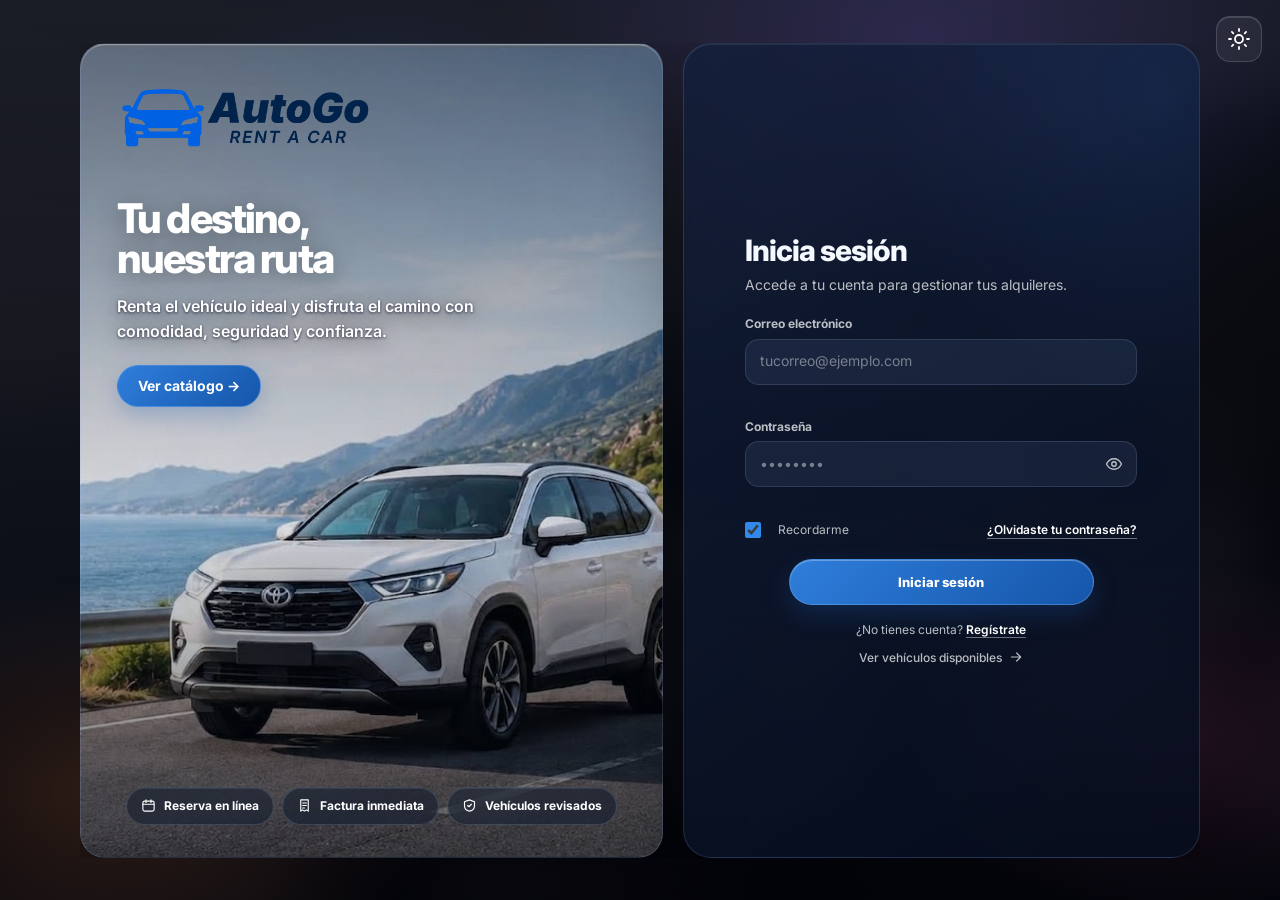
==== commit 54757bb4: "Fase 1: frontend nuevo del compañero integrado y apuntando al backend real; ajuste de mapeo de roles" ====
--- a/Frontend/index.html
+++ b/Frontend/index.html
@@ -1,4 +1,4 @@
-﻿<!DOCTYPE html>
+<!DOCTYPE html>
 <html lang="es">
 
 <head>
@@ -8,16 +8,54 @@
     <meta name="theme-color" content="#151b38">
     <title>AutoGo Rent a Car</title>
 
-    <link rel="icon" href="logo.png">
+    <!-- Tema automático con preferencia manual por período -->
+    <script>
+        (function () {
+            function periodoActual() {
+                var h = new Date().getHours();
+                return (h >= 6 && h < 18) ? 'dia' : 'noche';
+            }
+            function aplicar(tema) {
+                if (tema === 'noche') document.documentElement.setAttribute('data-tema', 'noche');
+                else document.documentElement.removeAttribute('data-tema');
+                var meta = document.querySelector('meta[name="theme-color"]');
+                if (meta) meta.setAttribute('content', tema === 'noche' ? '#05070f' : '#eef3fb');
+            }
+            function resolver() {
+                var periodo = periodoActual();
+                var tema = periodo;
+                try {
+                    var manual = localStorage.getItem('autogo-tema');
+                    var periodoManual = localStorage.getItem('autogo-tema-periodo');
+                    if (manual && periodoManual === periodo) tema = manual;
+                    else {
+                        localStorage.removeItem('autogo-tema');
+                        localStorage.removeItem('autogo-tema-periodo');
+                    }
+                } catch (e) { }
+                aplicar(tema);
+                return tema;
+            }
+            window.AutoGoTema = { periodoActual: periodoActual, aplicar: aplicar, resolver: resolver };
+            resolver();
+        })();
+    </script>
+
+    <link rel="icon" type="image/png" href="icono-autogo.png">
     <link rel="preconnect" href="https://fonts.googleapis.com">
     <link rel="preconnect" href="https://fonts.gstatic.com" crossorigin>
     <link href="https://fonts.googleapis.com/css2?family=Inter:wght@400;500;600;700;800&display=swap" rel="stylesheet">
-    <link rel="stylesheet" href="styles.css?v=3">
+
+    <link rel="stylesheet" href="styles.css?v=20261017">
+    <link rel="stylesheet" href="theme.css?v=20261017">
+    <link rel="stylesheet" href="responsive.css?v=20261017">
+    <link rel="stylesheet" href="auth.css?v=20261017">
+    <link rel="stylesheet" href="components.css?v=20261017">
+    <link rel="stylesheet" href="print.css?v=20261017" media="print">
 </head>
 
 <body>
 
-    <!-- ICONO DEL VEHÍCULO -->
     <svg width="0" height="0" style="position:absolute;" aria-hidden="true">
         <defs>
             <symbol id="auto" viewBox="0 0 64 36">
@@ -26,37 +64,51 @@
         </defs>
     </svg>
 
-    <!-- FILTRO "LIQUID GLASS": distorsiona lo que hay detrás (como ver a través de
-         agua/vidrio curvo), en vez de solo difuminarlo. Se usa con backdrop-filter:
-         url(#lente-liquida) en .glass-lente. Sólo en elementos pequeños y fijos
-         (no en tarjetas grandes que se mueven con el scroll: ahí sí sería caro). -->
-    <svg width="0" height="0" style="position:absolute;" aria-hidden="true">
-        <defs>
-            <filter id="lente-liquida" x="-20%" y="-20%" width="140%" height="140%">
-                <feTurbulence type="fractalNoise" baseFrequency="0.045 0.06" numOctaves="2" seed="7" result="ruido" />
-                <feGaussianBlur in="ruido" stdDeviation="2" result="ruidoSuave" />
-                <feDisplacementMap in="SourceGraphic" in2="ruidoSuave" scale="80" xChannelSelector="R" yChannelSelector="G" />
-            </filter>
-        </defs>
-    </svg>
-
-    <!-- FONDO -->
     <div class="fondo" aria-hidden="true"></div>
-
-    <!-- APLICACIÓN -->
     <div id="raiz"></div>
 
     <noscript>
         <p class="sin-js">AutoGo necesita JavaScript activado para funcionar.</p>
     </noscript>
 
-    <script src="js/config.js?v=3"></script>
-    <script src="js/ui.js?v=3"></script>
-    <script src="js/demo.js?v=3"></script>
-    <script src="js/api.js?v=3"></script>
-    <script src="js/app.js?v=3"></script>
-
-    <!-- Banner de la pantalla de Inicio: ajusta su alto al saludo + tarjetas -->
+    <!-- Configuración y datos locales de desarrollo -->
+    <script src="js/config.js?v=20261017"></script>
+    <script src="js/local-db.js?v=20261017"></script>
+    <script src="js/local-db-fixes.js?v=20261017"></script>
+    <script src="js/local-finance-rules.js?v=20261017"></script>
+    <script src="js/local-finance-v3.js?v=20261017"></script>
+
+    <!-- Aplicación -->
+    <script src="js/ui.js?v=20261017"></script>
+    <script src="js/api.js?v=20261017"></script>
+    <script src="js/app.js?v=20261017"></script>
+    <script src="js/reports.js?v=20261017"></script>
+    <script src="js/demo-login.js?v=20261017"></script>
+    <script src="js/mobile-menu.js?v=20261017"></script>
+    <script src="js/catalog-consistency.js?v=20261017"></script>
+    <script src="js/financial-ui.js?v=20261017"></script>
+
+    <!-- Recupera la ruta si la vista inicial no llegó a renderizarse -->
+    <script>
+        (function () {
+            function recuperar() {
+                var raiz = document.getElementById('raiz');
+                if (!raiz || raiz.children.length) return;
+                try {
+                    if (!location.hash) history.replaceState(null, '', '#/login');
+                    if (typeof render === 'function') render();
+                } catch (e) {
+                    console.error('AutoGo no pudo iniciar:', e);
+                }
+            }
+            if (document.readyState === 'loading') document.addEventListener('DOMContentLoaded', recuperar, { once: true });
+            else recuperar();
+            setTimeout(recuperar, 120);
+            setTimeout(recuperar, 500);
+        })();
+    </script>
+
+    <!-- Ajusta el banner de inicio al contenido del cliente -->
     <script>
         (function () {
             var raiz = document.getElementById('raiz');
@@ -75,7 +127,6 @@
                 }
                 main.classList.add('hero-on');
 
-                // Mueve "Rentar un vehículo" a la fila de tarjetas
                 var btn = Array.prototype.slice.call(top.querySelectorAll('a, button'))
                     .filter(function (el) { return /rentar/i.test(el.textContent); })[0];
                 if (btn) {
@@ -92,10 +143,8 @@
                 requestAnimationFrame(ajustarBanner);
             }
 
-            // Ruta del catálogo: se toma del enlace "Ver vehículos disponibles" cuando aparece
             var rutaCatalogo = '#/catalogo';
 
-            // Mensaje para invitar al cliente a ver el catálogo (login y registro)
             function mensajeCatalogo() {
                 var enlace = Array.prototype.slice.call(
                     document.querySelectorAll('a[href*="catalogo"], a[href*="vehiculos"], a[href*="disponibles"]')
@@ -105,7 +154,6 @@
                 var foto = document.querySelector('.auth-foto');
                 if (!foto) return;
 
-                // El logo ya no lleva al catálogo: se quita el enlace
                 var marca = foto.querySelector('.marca');
                 if (marca) {
                     Array.prototype.forEach.call(marca.querySelectorAll('a'), function (a) {
@@ -121,7 +169,6 @@
                 var p = foto.querySelector('p');
                 if (!p) return;
 
-                // Solo el botón verde (sin título ni texto)
                 var caja = document.createElement('div');
                 caja.className = 'auth-promo';
                 caja.innerHTML = '<a href="' + rutaCatalogo + '">Ver catálogo &rarr;</a>';
@@ -129,7 +176,6 @@
             }
 
             new MutationObserver(function () { mensajeCatalogo(); programar(); }).observe(raiz, { childList: true, subtree: true });
-            // Respaldo: cualquier clic en el logo de la pantalla de acceso se ignora
             document.addEventListener('click', function (e) {
                 if (e.target.closest && e.target.closest('.auth-foto .marca')) {
                     e.preventDefault();
@@ -140,8 +186,6 @@
             window.addEventListener('hashchange', function () { mensajeCatalogo(); programar(); });
             window.addEventListener('resize', programar);
             window.addEventListener('load', mensajeCatalogo);
-
-            // Al cargar: la pantalla puede estar ya dibujada, así que se coloca el botón de inmediato
             mensajeCatalogo();
             setTimeout(mensajeCatalogo, 150);
             setTimeout(mensajeCatalogo, 600);
@@ -149,6 +193,48 @@
         })();
     </script>
 
+    <!-- Control de tema en las pantallas de acceso -->
+    <script>
+        (function () {
+            var raiz = document.getElementById('raiz');
+            var LUNA = '<svg class="ic" viewBox="0 0 24 24" aria-hidden="true"><path d="M21 12.8A9 9 0 1 1 11.2 3a7 7 0 0 0 9.8 9.8z"/></svg>';
+            var SOL = '<svg class="ic" viewBox="0 0 24 24" aria-hidden="true"><circle cx="12" cy="12" r="4"/><path d="M12 2v2M12 20v2M4.9 4.9l1.4 1.4M17.7 17.7l1.4 1.4M2 12h2M20 12h2M4.9 19.1l1.4-1.4M17.7 6.3l1.4-1.4"/></svg>';
+
+            function noche() { return document.documentElement.getAttribute('data-tema') === 'noche'; }
+
+            function pintar(b) {
+                b.innerHTML = noche() ? SOL : LUNA;
+                b.title = noche() ? 'Cambiar a modo día' : 'Cambiar a modo noche';
+                b.setAttribute('aria-label', b.title);
+            }
+
+            function crear() {
+                var auth = document.querySelector('.auth');
+                if (!auth || auth.querySelector('.tema-login')) return;
+                var b = document.createElement('button');
+                b.type = 'button';
+                b.className = 'icon-btn cuadro tema-login';
+                pintar(b);
+                auth.appendChild(b);
+            }
+
+            document.addEventListener('click', function (e) {
+                var b = e.target.closest && e.target.closest('.tema-login');
+                if (!b) return;
+                var n = !noche();
+                if (n) document.documentElement.setAttribute('data-tema', 'noche');
+                else document.documentElement.removeAttribute('data-tema');
+                try { localStorage.setItem('autogo-tema', n ? 'noche' : 'dia'); } catch (err) { }
+                var meta = document.querySelector('meta[name="theme-color"]');
+                if (meta) meta.setAttribute('content', n ? '#05070f' : '#151b38');
+                pintar(b);
+            });
+
+            new MutationObserver(crear).observe(raiz, { childList: true, subtree: true });
+            crear();
+        })();
+    </script>
+
 </body>
 
-</html>
+</html>
--- a/Frontend/styles.css
+++ b/Frontend/styles.css
@@ -1,4 +1,4 @@
-﻿/* =========================================================
+/* =========================================================
    AUTOGO - GLASS UI
 ========================================================= */
 
@@ -15,7 +15,7 @@
     --borde: rgba(255, 255, 255, .22);
     --borde-2: rgba(255, 255, 255, .12);
 
-    --blur: blur(22px) saturate(160%);
+    --blur: blur(26px) saturate(150%);
     --sombra: 0 30px 70px rgba(6, 9, 28, .38);
     --brillo: inset 0 1px 0 rgba(255, 255, 255, .28);
 
@@ -55,23 +55,16 @@
 
 html {
     -webkit-text-size-adjust: 100%;
-    height: 100%;
 }
 
 body {
     font-family: 'Inter', 'Segoe UI', system-ui, -apple-system, Arial, sans-serif;
     color: var(--txt);
     background: #151b38;
-    height: 100%;
-    /* El panel principal (.app) ya trae su propio scroll interno (.main/.side);
-       la página en sí nunca debe generar una segunda barra de scroll. */
-    overflow: hidden;
+    min-height: 100vh;
     font-size: 14px;
     line-height: 1.45;
     -webkit-font-smoothing: antialiased;
-    /* Sombra sutil (no negra, un azul oscuro del propio tema) para que el texto
-       blanco se mantenga legible sobre el fondo difuminado y el brillo líquido. */
-    text-shadow: 0 1px 3px rgba(10, 13, 34, .45);
 }
 
 body.con-modal {
@@ -123,7 +116,7 @@
     position: absolute;
     inset: -60px;
     background: var(--foto) center 70% / cover no-repeat;
-    filter: blur(18px) saturate(1.25) brightness(.72);
+    filter: blur(30px) saturate(1.25) brightness(.72);
     transform: scale(1.08);
 }
 
@@ -144,141 +137,29 @@
    EFECTO GLASS
 ========================================================= */
 
-/* Paneles que sólo se apoyan sobre el fondo fijo (.fondo ya viene pre-difuminado
-   una vez): NO llevan backdrop-filter propio. Ponerle blur en vivo a algo que ya
-   está sobre un fondo difuminado es trabajo duplicado en cada frame de scroll,
-   y era la causa real de la lentitud. El "vidrio" se logra con transparencia +
-   brillo/borde, sin recalcular ningún blur. */
 .glass,
 .app,
 .card,
 .auth-panel,
+.modal,
+.menu-usuario,
 .aviso {
-    background: var(--glass);
-    border: 1px solid rgba(255, 255, 255, .55);
-    box-shadow: var(--sombra), var(--brillo);
-}
-
-.card {
-    background: var(--glass-2);
-    border-color: rgba(255, 255, 255, .55);
-    border-radius: var(--r-lg);
-    padding: 20px;
-    box-shadow: 0 12px 30px rgba(6, 9, 28, .18), var(--brillo);
-    min-width: 0;
-}
-
-/* ---------------------------------------------------------------------------
-   LÍQUIDO: brillo especular que sigue el cursor, al estilo "Liquid Glass" de
-   iOS. Es sólo un gradiente posicionado con variables CSS que mueve JS (sin
-   tocar blur/filter), así que es prácticamente gratis: nada que recalcular en
-   cada frame, sólo mover un fondo ya pintado.
-   --------------------------------------------------------------------------- */
-.glass,
-.app,
-.card,
-.auth-panel,
-.aviso,
-.modal,
-.menu-usuario {
-    position: relative;
-    isolation: isolate;
-}
-
-.glass::before,
-.card::before,
-.auth-panel::before,
-.aviso::before,
-.modal::before,
-.menu-usuario::before {
-    content: '';
-    position: absolute;
-    inset: 0;
-    z-index: -1;
-    border-radius: inherit;
-    pointer-events: none;
-    opacity: 0;
-    background: radial-gradient(360px circle at var(--mx, 50%) var(--my, 50%),
-            rgba(255, 255, 255, .4), rgba(255, 255, 255, .18) 24%, rgba(255, 255, 255, .05) 42%, transparent 60%);
-    mix-blend-mode: soft-light;
-    transition: opacity .3s ease;
-    will-change: opacity;
-}
-
-.glass.liquido-activo::before,
-.card.liquido-activo::before,
-.auth-panel.liquido-activo::before,
-.aviso.liquido-activo::before,
-.modal.liquido-activo::before,
-.menu-usuario.liquido-activo::before {
-    opacity: 1;
-}
-
-/* Borde "aceite en el agua": un anillo iridiscente fino, sólo en el borde
-   (no tapa texto), que gira con la posición del cursor. */
-.glass::after,
-.card::after,
-.auth-panel::after,
-.aviso::after,
-.modal::after,
-.menu-usuario::after {
-    content: '';
-    position: absolute;
-    /* -1px: cubre también el borde propio de 1px de la tarjeta, si no el anillo
-       queda metido hacia adentro y se ve despegado del borde real. */
-    inset: -1px;
-    z-index: 2;
-    border-radius: inherit;
-    padding: 1.5px;
-    pointer-events: none;
-    opacity: 0;
-    /* Repite la rueda de color cada ~70deg (en vez de una sola vuelta completa)
-       para que a lo largo del borde se vean varias franjas de color, como en
-       una mancha de aceite real, no un solo degradado suave. */
-    background: repeating-conic-gradient(from calc(var(--mxn, 50) * 3.6deg) at var(--mx, 50%) var(--my, 50%),
-            #ff8ad1 0deg, #ffd27a 14deg, #baff8a 28deg, #6ef0d6 42deg, #6ab8ff 56deg, #c08aff 70deg, #ff8ad1 84deg);
-    -webkit-mask: linear-gradient(#fff 0 0) content-box, linear-gradient(#fff 0 0);
-    -webkit-mask-composite: xor;
-    mask-composite: exclude;
-    filter: saturate(140%);
-    transition: opacity .15s ease-out;
-}
-
-.glass.liquido-activo::after,
-.card.liquido-activo::after,
-.auth-panel.liquido-activo::after,
-.aviso.liquido-activo::after,
-.modal.liquido-activo::after,
-.menu-usuario.liquido-activo::after {
-    opacity: .4;
-    transition: opacity .12s ease-in;
-}
-
-@media (prefers-reduced-motion: reduce) {
-
-    .glass::before,
-    .card::before,
-    .auth-panel::before,
-    .aviso::before,
-    .modal::before,
-    .menu-usuario::before {
-        display: none;
-    }
-}
-
-/* Modal y menú SÍ tapan contenido real de la pantalla (no sólo el fondo fijo),
-   así que ahí el backdrop-filter aporta de verdad. Se aíslan en su propia capa
-   para que el navegador lo componga una sola vez. */
-.modal,
-.menu-usuario {
     background: var(--glass);
     border: 1px solid var(--borde);
     box-shadow: var(--sombra), var(--brillo);
     -webkit-backdrop-filter: var(--blur);
     backdrop-filter: var(--blur);
-    transform: translateZ(0);
-    will-change: backdrop-filter;
-    isolation: isolate;
+}
+
+.card {
+    background: var(--glass-2);
+    border-color: var(--borde);
+    border-radius: var(--r-lg);
+    padding: 20px;
+    box-shadow: 0 12px 30px rgba(6, 9, 28, .18), var(--brillo);
+    -webkit-backdrop-filter: blur(18px) saturate(140%);
+    backdrop-filter: blur(18px) saturate(140%);
+    min-width: 0;
 }
 
 
@@ -685,20 +566,6 @@
     flex: none;
 }
 
-/* "Lente líquida" de verdad: distorsiona el fondo (como agua/vidrio curvo) en
-   vez de sólo difuminarlo. A propósito sólo para botones circulares chicos y
-   casi siempre fijos (campana, engranaje): el filtro SVG es caro de recalcular,
-   y en una tarjeta grande que se mueve con el scroll volveríamos a la lentitud
-   que ya arreglamos. */
-.glass-lente {
-    position: relative;
-    background: rgba(255, 255, 255, .12);
-    border: 1px solid rgba(255, 255, 255, .55);
-    box-shadow: 0 8px 20px rgba(6, 9, 28, .3), inset 0 1px 0 rgba(255, 255, 255, .4);
-    -webkit-backdrop-filter: url(#lente-liquida) saturate(160%);
-    backdrop-filter: url(#lente-liquida) saturate(160%);
-}
-
 .icon-btn:hover {
     background: var(--glass-2);
 }
@@ -1037,7 +904,7 @@
     min-height: 100vh;
     margin: 0 auto;
     padding: 28px;
-    align-items: stretch;
+    align-items: center;
 }
 
 .auth-foto {
@@ -1090,8 +957,10 @@
     gap: 8px;
     padding: 9px 14px;
     border-radius: 999px;
-    background: rgba(255, 255, 255, .22);
+    background: rgba(255, 255, 255, .16);
     border: 1px solid rgba(255, 255, 255, .32);
+    -webkit-backdrop-filter: blur(14px);
+    backdrop-filter: blur(14px);
     font-size: 13px;
     font-weight: 500;
 }
@@ -1103,15 +972,19 @@
 
 .auth-panel {
     border-radius: var(--r-xl);
-    padding: 44px;
+    padding: 38px 42px;
     display: flex;
     flex-direction: column;
     justify-content: center;
+    align-self: center;
+    min-height: 0;
+    width: 100%;
+    max-width: 470px;
 }
 
 .auth-panel .contenido {
     width: 100%;
-    max-width: 380px;
+    max-width: 340px;
     margin: 0 auto;
 }
 
@@ -1666,7 +1539,6 @@
 }
 
 .foto-mini {
-    position: relative;
     width: 64px;
     height: 42px;
     border-radius: 10px;
@@ -1676,24 +1548,6 @@
     place-items: center;
     color: rgba(255, 255, 255, .55);
     overflow: hidden;
-}
-
-/* Marco de "vidrio líquido" sobre el borde de la miniatura: dobla el propio
-   recorte de la foto justo en el filo, como un bisel de cristal curvo. */
-.foto-mini::after {
-    content: '';
-    position: absolute;
-    inset: 0;
-    border-radius: inherit;
-    padding: 2px;
-    pointer-events: none;
-    background: rgba(255, 255, 255, .01);
-    border: 1px solid rgba(255, 255, 255, .55);
-    -webkit-backdrop-filter: url(#lente-liquida);
-    backdrop-filter: url(#lente-liquida);
-    -webkit-mask: linear-gradient(#fff 0 0) content-box, linear-gradient(#fff 0 0);
-    -webkit-mask-composite: xor;
-    mask-composite: exclude;
 }
 
 .foto-mini img {
@@ -1892,10 +1746,9 @@
     position: absolute;
     top: 10px;
     left: 10px;
-    -webkit-backdrop-filter: url(#lente-liquida) saturate(160%);
-    backdrop-filter: url(#lente-liquida) saturate(160%);
-    background: rgba(20, 24, 56, .3);
-    border: 1px solid rgba(255, 255, 255, .55);
+    -webkit-backdrop-filter: blur(10px);
+    backdrop-filter: blur(10px);
+    background: rgba(20, 24, 56, .45);
 }
 
 .veh-cuerpo {
@@ -2345,9 +2198,9 @@
     width: 100%;
     max-width: 560px;
     border-radius: 26px;
-    background: rgba(40, 46, 96, .58);
-    -webkit-backdrop-filter: blur(28px) saturate(170%);
-    backdrop-filter: blur(28px) saturate(170%);
+    background: rgba(40, 46, 96, .52);
+    -webkit-backdrop-filter: blur(34px) saturate(160%);
+    backdrop-filter: blur(34px) saturate(160%);
     transform: translateY(10px) scale(.98);
     transition: transform .2s;
 }
@@ -2454,11 +2307,9 @@
     width: 260px;
     padding: 8px;
     border-radius: 20px;
-    background: rgba(40, 46, 96, .64);
-    -webkit-backdrop-filter: blur(24px) saturate(170%);
-    backdrop-filter: blur(24px) saturate(170%);
-    transform: translateZ(0);
-    will-change: backdrop-filter;
+    background: rgba(40, 46, 96, .6);
+    -webkit-backdrop-filter: blur(30px) saturate(160%);
+    backdrop-filter: blur(30px) saturate(160%);
 }
 
 .menu-usuario .quien {
@@ -2679,12 +2530,6 @@
 
     .auth-panel {
         padding: 30px 22px;
-    }
-
-    html,
-    body {
-        height: auto;
-        overflow: visible;
     }
 
     .app,
@@ -3234,3 +3079,3834 @@
     width: calc(var(--gear) * .55) !important;
     height: calc(var(--gear) * .55) !important;
 }
+
+
+/* =========================================================
+   ENGRANAJE ELIMINADO: sus acciones ahora viven en el menú lateral
+   (Cambiar contraseña · Modo noche · Cerrar sesión)
+========================================================= */
+
+.gear-oculto {
+    display: none !important;
+}
+
+/* El menú original se usa por detrás; el cliente no lo ve parpadear */
+body.menu-oculto .menu-usuario {
+    visibility: hidden;
+}
+
+.nav .nav-extra {
+    cursor: pointer;
+}
+
+.nav .nav-extra.salir:hover {
+    background: rgba(252, 165, 165, .16);
+    color: #ffd6d6;
+}
+
+/* Separador sutil entre la navegación y las acciones de cuenta */
+.nav .nav-extra.primero {
+    margin-top: 14px;
+    position: relative;
+}
+
+.nav .nav-extra.primero::after {
+    content: '';
+    position: absolute;
+    left: 10px;
+    right: 10px;
+    top: -8px;
+    height: 1px;
+    background: var(--borde-2);
+}
+
+@media (max-width: 860px) {
+    .nav .nav-extra.primero {
+        margin-top: 0;
+    }
+
+    .nav .nav-extra.primero::after {
+        display: none;
+    }
+}
+
+
+/* =========================================================
+   MODO NOCHE (mantiene el efecto glass)
+   Se activa con <html data-tema="noche">
+========================================================= */
+
+html[data-tema="noche"] {
+    --txt-2: rgba(255, 255, 255, .72);
+    --txt-3: rgba(255, 255, 255, .5);
+
+    --glass: rgba(8, 11, 28, .40);
+    --glass-2: rgba(255, 255, 255, .06);
+    --glass-3: rgba(255, 255, 255, .11);
+    --glass-osc: rgba(3, 5, 14, .5);
+
+    --borde: rgba(255, 255, 255, .15);
+    --borde-2: rgba(255, 255, 255, .08);
+
+    --sombra: 0 30px 70px rgba(0, 0, 0, .55);
+    --brillo: inset 0 1px 0 rgba(255, 255, 255, .14);
+}
+
+html[data-tema="noche"] body {
+    background: #05070f;
+}
+
+html[data-tema="noche"] .fondo {
+    background: #05070f;
+}
+
+html[data-tema="noche"] .fondo::before {
+    filter: blur(30px) saturate(.85) brightness(.3);
+}
+
+html[data-tema="noche"] .fondo::after {
+    background:
+        radial-gradient(38% 34% at 8% 88%, rgba(255, 140, 70, .14), transparent 70%),
+        radial-gradient(30% 28% at 92% 82%, rgba(220, 90, 150, .12), transparent 70%),
+        radial-gradient(46% 40% at 72% 4%, rgba(110, 90, 230, .2), transparent 70%),
+        radial-gradient(30% 30% at 30% 20%, rgba(60, 120, 230, .14), transparent 70%),
+        linear-gradient(180deg, rgba(4, 6, 20, .66), rgba(2, 3, 10, .84));
+}
+
+html[data-tema="noche"] .card {
+    background: rgba(255, 255, 255, .055);
+}
+
+html[data-tema="noche"] .veh-card:hover {
+    background: rgba(255, 255, 255, .1);
+}
+
+html[data-tema="noche"] .veh-card.sel {
+    background: rgba(255, 255, 255, .14);
+}
+
+html[data-tema="noche"] input,
+html[data-tema="noche"] select,
+html[data-tema="noche"] textarea {
+    background: rgba(255, 255, 255, .07);
+}
+
+html[data-tema="noche"] input:hover,
+html[data-tema="noche"] select:hover,
+html[data-tema="noche"] textarea:hover {
+    background-color: rgba(255, 255, 255, .1);
+}
+
+html[data-tema="noche"] input:focus,
+html[data-tema="noche"] select:focus,
+html[data-tema="noche"] textarea:focus {
+    background-color: rgba(255, 255, 255, .12);
+}
+
+html[data-tema="noche"] .modal,
+html[data-tema="noche"] .menu-usuario {
+    background: rgba(10, 13, 34, .66);
+}
+
+html[data-tema="noche"] .modal-bg {
+    background: rgba(0, 0, 8, .55);
+}
+
+html[data-tema="noche"] .aviso {
+    background: rgba(8, 11, 30, .8);
+}
+
+html[data-tema="noche"] .tip {
+    background: rgba(4, 6, 20, .88);
+}
+
+html[data-tema="noche"] .auth-foto {
+    background:
+        linear-gradient(180deg, rgba(3, 5, 18, .78) 0%, rgba(3, 5, 18, .55) 38%, rgba(3, 5, 18, .3) 60%, rgba(3, 5, 18, .72) 100%),
+        var(--foto) center 65% / cover no-repeat;
+}
+
+html[data-tema="noche"] .main.hero-on::before {
+    background-image:
+        linear-gradient(90deg, rgba(3, 5, 16, .86) 0%, rgba(3, 5, 16, .62) 45%, rgba(3, 5, 16, .4) 100%),
+        var(--banner);
+}
+
+@media (max-width: 860px) {
+    html[data-tema="noche"] .side {
+        background: rgba(6, 8, 22, .7);
+    }
+}
+
+html[data-tema="noche"] .btn.ghost {
+    background: rgba(255, 255, 255, .07);
+}
+
+html[data-tema="noche"] .kpi-accion {
+    background: linear-gradient(135deg, #1fa862 0%, #0f7a3a 100%);
+}
+
+html[data-tema="noche"] .auth-promo a {
+    background: linear-gradient(135deg, #1fa862 0%, #0f7a3a 100%);
+}
+
+@media (prefers-reduced-transparency: reduce) {
+    html[data-tema="noche"] .app,
+    html[data-tema="noche"] .card,
+    html[data-tema="noche"] .auth-panel,
+    html[data-tema="noche"] .modal,
+    html[data-tema="noche"] .menu-usuario,
+    html[data-tema="noche"] .aviso,
+    html[data-tema="noche"] .side {
+        background: #0c1024 !important;
+    }
+}
+
+
+/* =========================================================
+   WALLET GO + BOTÓN DE MODO NOCHE EN EL LOGIN
+========================================================= */
+
+/* ---- Botón de modo noche (esquina superior derecha del login) ---- */
+.tema-login {
+    position: fixed;
+    top: 18px;
+    right: 18px;
+    z-index: 20;
+    width: 48px;
+    height: 48px;
+}
+
+.tema-login .ic {
+    width: 24px;
+    height: 24px;
+}
+
+/* ---- Perfil en dos columnas: datos | Wallet GO ---- */
+.perfil-grid {
+    display: grid;
+    grid-template-columns: minmax(0, 560px) minmax(0, 1fr);
+    gap: 20px;
+    align-items: start;
+}
+
+.wallet-card {
+    max-width: 560px;
+    padding: 24px;
+    background:
+        radial-gradient(80% 90% at 100% 0%, rgba(110, 231, 160, .18), transparent 65%),
+        var(--glass-2);
+}
+
+.wallet-h {
+    display: flex;
+    align-items: center;
+    gap: 10px;
+    margin-bottom: 14px;
+}
+
+.wallet-h .ic {
+    width: 24px;
+    height: 24px;
+    color: var(--ok);
+}
+
+.wallet-h h3 {
+    font-size: 18px;
+    font-weight: 700;
+}
+
+.wallet-lbl {
+    color: var(--txt-2);
+    font-size: 12.5px;
+}
+
+.wallet-saldo {
+    font-size: 34px;
+    font-weight: 800;
+    letter-spacing: -.02em;
+    font-variant-numeric: tabular-nums;
+    margin: 2px 0 10px;
+}
+
+.wallet-nota {
+    color: var(--txt-3);
+    font-size: 12.5px;
+    line-height: 1.5;
+}
+
+.wallet-acc {
+    display: flex;
+    gap: 12px;
+    flex-wrap: wrap;
+    margin-top: 18px;
+}
+
+.wallet-acc .btn {
+    flex: 1 1 140px;
+}
+
+.wallet-mov {
+    list-style: none;
+    margin-top: 18px;
+    padding-top: 6px;
+    border-top: 1px solid var(--borde-2);
+}
+
+.wallet-mov li {
+    display: flex;
+    align-items: center;
+    justify-content: space-between;
+    gap: 12px;
+    padding: 10px 0;
+    border-bottom: 1px solid var(--borde-2);
+    font-size: 13px;
+}
+
+.wallet-mov li:last-child {
+    border-bottom: none;
+}
+
+.wallet-mov b {
+    display: block;
+    font-weight: 600;
+}
+
+.wallet-mov small {
+    color: var(--txt-3);
+    font-size: 11.5px;
+}
+
+.wallet-mov li > span {
+    font-weight: 700;
+    white-space: nowrap;
+    font-variant-numeric: tabular-nums;
+}
+
+.wallet-mov .mas {
+    color: var(--ok);
+}
+
+.wallet-mov .menos {
+    color: var(--bad);
+}
+
+/* ---- Modal de retiro ---- */
+.retiro-lista {
+    list-style: none;
+    display: grid;
+    gap: 10px;
+    margin-bottom: 16px;
+}
+
+.retiro-lista li {
+    position: relative;
+    padding: 10px 14px 10px 36px;
+    border-radius: var(--r-sm);
+    background: var(--glass-2);
+    border: 1px solid var(--borde-2);
+    font-size: 13.5px;
+}
+
+.retiro-lista li::before {
+    content: '';
+    position: absolute;
+    left: 14px;
+    top: 17px;
+    width: 8px;
+    height: 8px;
+    border-radius: 50%;
+    background: var(--warn);
+}
+
+@media (max-width: 1180px) {
+    .perfil-grid {
+        grid-template-columns: minmax(0, 1fr);
+    }
+
+    .wallet-card {
+        max-width: none;
+    }
+}
+
+@media (max-width: 860px) {
+    .tema-login {
+        top: 12px;
+        right: 12px;
+        width: 44px;
+        height: 44px;
+    }
+}
+
+
+/* ---- Reserva: usar saldo de Wallet GO ---- */
+.wallet-uso {
+    display: grid;
+    gap: 6px;
+    padding: 12px 14px;
+    border-radius: var(--r);
+    background: rgba(110, 231, 160, .1);
+    border: 1px solid rgba(110, 231, 160, .3);
+}
+
+.wallet-uso small {
+    color: var(--txt-2);
+    font-size: 12.5px;
+    line-height: 1.45;
+}
+
+.wallet-uso small:empty {
+    display: none;
+}
+
+
+/* =========================================================
+   FORMULARIO "AGREGAR NUEVO VEHÍCULO"
+========================================================= */
+
+.modal-sub {
+    color: var(--txt-2);
+    font-size: 13.5px;
+    font-weight: 400;
+    margin-top: 4px;
+}
+
+.vh-grid {
+    display: grid;
+    grid-template-columns: repeat(6, minmax(0, 1fr));
+    gap: 14px 18px;
+    align-items: start;
+}
+
+.vh-grid > .c2 { grid-column: span 2; }
+.vh-grid > .c3 { grid-column: span 3; }
+.vh-grid > .c6 { grid-column: 1 / -1; }
+
+/* Campos con icono a la izquierda ($, pasajeros, estado) */
+.con-pref {
+    position: relative;
+}
+
+.con-pref > .pref {
+    position: absolute;
+    left: 14px;
+    top: 50%;
+    transform: translateY(-50%);
+    display: grid;
+    place-items: center;
+    color: var(--txt-2);
+    font-weight: 600;
+    pointer-events: none;
+}
+
+.con-pref > .pref .ic {
+    width: 18px;
+    height: 18px;
+}
+
+.con-pref > input,
+.con-pref > select {
+    padding-left: 42px;
+}
+
+.pe {
+    width: 14px;
+    height: 14px;
+    border-radius: 50%;
+    border: 2px solid currentColor;
+}
+
+.pe-DISPONIBLE { color: var(--ok); }
+.pe-MANTENIMIENTO { color: var(--warn); }
+.pe-FUERA_DE_SERVICIO { color: var(--bad); }
+
+/* Zona para arrastrar la foto */
+.dz {
+    position: relative;
+    display: grid;
+    place-items: center;
+    min-height: 118px;
+    border: 1.5px dashed rgba(255, 255, 255, .38);
+    border-radius: var(--r);
+    background: rgba(255, 255, 255, .04);
+    cursor: pointer;
+    overflow: hidden;
+    transition: background .2s, border-color .2s;
+}
+
+.dz:hover,
+.dz.sobre {
+    background: rgba(255, 255, 255, .1);
+    border-color: rgba(255, 255, 255, .7);
+}
+
+.dz:focus-visible {
+    outline: 2px solid #fff;
+    outline-offset: 2px;
+}
+
+.dz-txt {
+    position: relative;
+    z-index: 1;
+    display: grid;
+    justify-items: center;
+    gap: 3px;
+    padding: 14px;
+    text-align: center;
+}
+
+.dz-txt .ic {
+    width: 28px;
+    height: 28px;
+    margin-bottom: 6px;
+    color: var(--txt-2);
+}
+
+.dz-txt b {
+    font-size: 13px;
+    font-weight: 600;
+}
+
+.dz-txt span,
+.dz-txt small {
+    color: var(--txt-3);
+    font-size: 12px;
+}
+
+.dz-prev {
+    position: absolute;
+    inset: 0;
+}
+
+.dz-prev img {
+    width: 100%;
+    height: 100%;
+    object-fit: cover;
+}
+
+.dz.tiene .dz-txt {
+    position: absolute;
+    inset: 0;
+    align-content: center;
+    background: rgba(10, 14, 38, .55);
+    opacity: 0;
+    transition: opacity .2s;
+}
+
+.dz.tiene:hover .dz-txt,
+.dz.tiene:focus-visible .dz-txt,
+.dz.tiene.sobre .dz-txt {
+    opacity: 1;
+}
+
+/* Observaciones con contador */
+.vh-obs {
+    position: relative;
+    height: 118px;
+}
+
+.vh-obs textarea {
+    height: 100%;
+    min-height: 0;
+    resize: none;
+    padding-bottom: 26px;
+}
+
+.vh-cont {
+    position: absolute;
+    right: 12px;
+    bottom: 8px;
+    color: var(--txt-3);
+    font-size: 11.5px;
+    pointer-events: none;
+}
+
+#errFoto {
+    color: var(--bad);
+    font-size: 12px;
+}
+
+#errFoto:empty {
+    display: none;
+}
+
+.vh-acc {
+    margin-top: 8px;
+    padding-top: 18px;
+    border-top: 1px solid var(--borde-2);
+}
+
+.vh-acc .btn {
+    min-width: 130px;
+}
+
+@media (max-width: 640px) {
+    .vh-grid > .c2,
+    .vh-grid > .c3 {
+        grid-column: 1 / -1;
+    }
+}
+
+/* Botón principal azul, como en el diseño */
+.vh-acc .btn:not(.ghost) {
+    background: linear-gradient(135deg, #8aa4ff, #a9c2ff);
+    border-color: rgba(255, 255, 255, .45);
+    color: #0e1747;
+}
+
+.vh-acc .btn:not(.ghost):hover {
+    background: linear-gradient(135deg, #9bb2ff, #bcd0ff);
+}
+
+/* Flechas de los campos numéricos siempre visibles */
+.vh input[type=number]::-webkit-inner-spin-button,
+.vh input[type=number]::-webkit-outer-spin-button {
+    opacity: 1;
+    height: 26px;
+    cursor: pointer;
+}
+/* Panel administrativo · mejora aislada, octubre 2026 */
+.panel-admin { --ok:#34d399; --warn:#fbbf24; --bad:#fb7185; --info:#60a5fa; }
+.panel-admin .nav-extra[data-accion="tema"] { display:none; }
+.panel-admin .panel-resumen { gap:20px; }
+.panel-intro { display:flex; justify-content:space-between; gap:12px; color:#c4cce5; font-size:12px; }
+.panel-eyebrow { letter-spacing:.16em; font-weight:700; }
+.panel-demo { border:1px solid #849bd340; border-radius:20px; padding:3px 10px; }
+.panel-admin .dash { display:grid; grid-template-columns:1fr 1fr 1fr; grid-template-areas:"actividad grafico grafico" "flota pendientes atajos"; gap:18px; }
+.panel-admin .a-act { grid-area:actividad; }
+.panel-admin .a-graf { grid-area:grafico; }
+.panel-admin .a-flota { grid-area:flota; }
+.panel-admin .a-pend { grid-area:pendientes; }
+.panel-admin .a-atajos { grid-area:atajos; }
+.panel-admin .card { background:linear-gradient(135deg,rgba(61,77,129,.76),rgba(31,40,78,.88)); border:1px solid #8a9ed03d; box-shadow:0 8px 24px #060d2426,inset 0 1px #ffffff10; }
+.panel-admin .panel-kpi { display:flex; flex-direction:column; gap:7px; text-decoration:none; min-height:175px; padding:18px; position:relative; background:linear-gradient(130deg,color-mix(in srgb,var(--acento) 22%,#222e56),#202a50); border-color:color-mix(in srgb,var(--acento) 36%,transparent); transition:transform .18s,border-color .18s,box-shadow .18s; }
+.panel-kpi:hover { transform:translateY(-3px); box-shadow:0 12px 28px #030a333b; border-color:var(--acento); }
+.panel-kpi:focus-visible,.panel-atajos a:focus-visible,.panel-link:focus-visible { outline:3px solid #bfdbfe; outline-offset:4px; }
+.panel-admin .panel-kpi .valor { font-size:clamp(21px,2vw,30px); letter-spacing:-.04em; line-height:1.2; white-space:normal; overflow-wrap:anywhere; }
+.panel-kpi .valor small { font-size:15px; color:#c4cce5; }
+.panel-admin .panel-kpi .etq { color:#e1e8ff; font-size:12px; }
+.panel-admin .panel-kpi .nota { color:#c4cce5; font-size:11px; margin-top:auto; }
+.panel-kpi-top { display:flex; justify-content:space-between; align-items:center; color:var(--acento); }
+.panel-icon { display:grid; place-items:center; width:40px; height:40px; border-radius:13px; background:color-mix(in srgb,var(--acento) 18%,transparent); }
+.tono-blue { --acento:#60a5fa; }.tono-green { --acento:#34d399; }.tono-purple { --acento:#a78bfa; }.tono-coral { --acento:#fb7185; }
+.panel-admin .kpis { display:grid; grid-template-columns:repeat(5,minmax(0,1fr)); gap:14px; }
+.panel-admin .card-h { align-items:center; gap:10px; flex-wrap:wrap; }
+.panel-admin .card-h h3 { font-size:16px; }
+.panel-link { font-size:12px; color:#bfdbfe; text-decoration:none; }
+.panel-link:hover { text-decoration:underline; }
+.panel-admin .leyenda small { display:inline-block; color:#c4cce5; min-width:42px; text-align:right; font-weight:400; }
+.panel-mantenimiento { background:#a78bfa; }
+.panel-por-devolver { display:flex; align-items:center; gap:12px; border-top:1px solid #ffffff20; padding-top:15px; margin-top:16px; color:#fbbf24; }
+.panel-por-devolver small { display:block; color:#c4cce5; font-size:11px; margin-top:4px; }
+.panel-atajos { display:grid; grid-template-columns:1fr 1fr; gap:10px; }
+.panel-atajos a { border-radius:14px; display:flex; flex-wrap:wrap; align-items:center; gap:10px; padding:15px; text-decoration:none; border:1px solid color-mix(in srgb,var(--acento) 40%,transparent); background:color-mix(in srgb,var(--acento) 14%,transparent); }
+.panel-atajos a>.ic:first-child { color:var(--acento); width:26px; height:26px; }
+.panel-atajos a>.ic:last-child { width:14px; margin-left:auto; }
+.panel-atajos a span { width:100%; font-size:12px; font-weight:600; }
+.panel-atajos a:hover { background:color-mix(in srgb,var(--acento) 26%,transparent); }
+.panel-proximos { margin-top:18px; font-size:12px; color:#c4cce5; line-height:1.6; }
+.panel-admin .a-pend .item { flex-wrap:wrap; gap:10px; }
+.panel-admin .a-pend .foto-mini { width:64px; height:45px; flex:0 0 64px; border-radius:10px; overflow:hidden; background:#ffffff12; }
+.panel-admin .a-pend .foto-mini img { width:100%; height:100%; object-fit:cover; }
+.panel-admin .a-pend .item>div:not(.foto-mini) { flex:1; min-width:100px; }
+.panel-admin .a-pend .btn { background:#3b82f6; border-color:#60a5fa; color:white; }
+.panel-fecha { color:#c4cce5; font-size:12px; }
+.panel-admin #accVista { display:flex; align-items:center; gap:12px; }
+.panel-admin #panelTema { font-size:25px; }
+html[data-tema="noche"] .panel-admin .card { background:linear-gradient(135deg,#18223ee8,#10182de8); }
+html[data-tema="noche"] .panel-admin .panel-kpi { background:linear-gradient(135deg,color-mix(in srgb,var(--acento) 15%,#11192e),#10182d); }
+@media(max-width:1150px) { .panel-admin .dash { grid-template-columns:1fr 1fr; grid-template-areas:"grafico grafico" "actividad pendientes" "flota atajos"; }.panel-admin .kpis { grid-template-columns:repeat(3,minmax(0,1fr)); } }
+@media(max-width:650px) { .panel-admin .dash { grid-template-columns:minmax(0,1fr); grid-template-areas:"grafico" "pendientes" "actividad" "flota" "atajos"; }.panel-admin .kpis { grid-template-columns:repeat(2,minmax(0,1fr)); }.panel-admin .panel-kpi { padding:14px; min-height:165px; }.panel-intro { flex-wrap:wrap; }.panel-fecha { display:none; }.panel-admin .panel-kpi .valor { font-size:23px; }.panel-admin .panel-kpi:first-child { grid-column:1/-1; }.panel-admin .panel-kpi:first-child .valor { font-size:30px; } }
+@media(prefers-reduced-motion:reduce) { .panel-kpi { transition:none!important; }.panel-kpi:hover { transform:none; } }
+.panel-admin .app { background:rgba(15,24,57,.68); }
+.panel-admin .fondo::after { background:radial-gradient(55% 45% at 75% 0%,#7055da55,transparent 75%),radial-gradient(50% 60% at 0% 30%,#2677d544,transparent 75%),linear-gradient(180deg,#101b44aa,#10172be8); }
+.panel-admin .panel-kpi:first-child .valor { font-size:clamp(18px,1.55vw,25px); white-space:nowrap; overflow-wrap:normal; }
+.panel-admin .grafico .linea { stroke:#60a5fa; }
+.panel-admin .grafico .marca-punto { fill:#dbeafe; stroke:#3b82f6; }
+.panel-admin .grafico #gArea stop { stop-color:#3b82f6; }
+.panel-admin .grafico .eje { fill:#c4cce5; }
+.panel-admin .a-act .item small { color:#c4cce5; }
+@media(max-width:650px) { .panel-admin .panel-kpi:first-child .valor { font-size:30px; }.panel-admin .top-acc { justify-content:flex-end; gap:12px; }.panel-admin #accVista { margin-left:auto; } }
+
+/* Navegación organizada */
+.nav-grupo summary,.nav-pendiente { display:flex; align-items:center; gap:14px; width:100%; min-height:48px; padding:10px 14px; border-radius:14px; color:var(--txt-2); cursor:pointer; text-align:left; list-style:none; }
+.nav-grupo summary::-webkit-details-marker { display:none; }
+.nav-grupo summary .ic,.nav-pendiente .ic { flex:none; width:22px; height:22px; }
+.nav-grupo summary span,.nav-pendiente span,.pie-accion span { display:none; }
+.expandida .nav-grupo summary span,.expandida .nav-pendiente span,.expandida .pie-accion span { display:block; }
+.nav-chevron { margin-left:auto; display:none; }.expandida .nav-chevron { display:block; }.nav-grupo[open] .nav-chevron { transform:rotate(180deg); }
+.nav-sub { display:none; padding-left:20px; border-left:1px solid #8a9ed04d; margin:4px 0 8px 24px; }.expandida .nav-sub { display:block; }
+.nav-sub a { height:40px; padding:0 8px; font-size:12px; }.nav-sub a.act::before { display:none; }
+.nav-pendiente small { display:block; font-size:10px; opacity:.75; }
+.nav-grupo summary:hover,.nav-pendiente:hover { background:var(--glass-2); }
+.pie-accion { display:flex; align-items:center; gap:12px; min-height:40px; width:100%; padding:8px; font-size:12px; text-decoration:none; color:var(--txt-2); border-radius:10px; }
+.pie-accion:hover { background:var(--glass-2); }.side-pie .yo { text-decoration:none; margin-bottom:8px; }
+.menu-movil { display:none; }[data-tema-global] { font-size:24px; }
+@media(max-width:860px) {
+ .admin-shell .side { top:0; bottom:0; left:0; right:auto; width:min(285px,85vw); border-radius:0 20px 20px 0; flex-direction:column; align-items:stretch; padding:20px 16px; overflow-y:auto; overflow-x:hidden; background:#111a35; transform:translateX(-110%); visibility:hidden; transition:transform .2s; z-index:60; }
+ .admin-shell.menu-abierto .side { transform:translateX(0); visibility:visible; }
+ .admin-shell .side-top,.admin-shell .side-pie { display:block; }.admin-shell .side-top { display:flex; margin-bottom:14px; }.admin-shell .side-top #bMenu { display:none; }.admin-shell .side-logo { display:block; }
+ .admin-shell .nav { flex-direction:column; justify-content:flex-start; gap:4px; }
+ .admin-shell .nav a { flex-direction:row; justify-content:flex-start; height:44px; font-size:13px; gap:12px; padding:0 12px; }
+ .admin-shell .nav a span { max-width:none; }.admin-shell .nav-grupo summary span,.admin-shell .nav-pendiente span,.admin-shell .pie-accion span { display:block; }.admin-shell .nav-sub { display:block; }.admin-shell .nav-chevron { display:block; }.admin-shell .yo div { display:block; }
+ .admin-shell .menu-movil { display:flex; position:fixed; top:14px; right:14px; z-index:65; background:#1d2b50; color:white; }
+ .admin-shell { padding-bottom:0; }.admin-shell .topbar { padding-right:50px; }
+}
+/* Modo día del panel: superficies claras, textos oscuros y acentos definidos. */
+html:not([data-tema="noche"]) .panel-admin { --txt:#172747; --txt-2:#475b7a; --txt-3:#60718b; --glass:rgba(255,255,255,.8); --glass-2:#e8effa; --glass-3:#dce8fb; --borde:#cdd9ec; --borde-2:#dce4f1; --glass-osc:#eaf0fa; }
+html:not([data-tema="noche"]) .panel-admin .fondo { background:#edf2fb; }
+html:not([data-tema="noche"]) .panel-admin .fondo::before { display:none; }
+html:not([data-tema="noche"]) .panel-admin .fondo::after { background:radial-gradient(ellipse at 75% 0%,#dfd8fb88,transparent 65%),linear-gradient(120deg,#eff5ff,#e9eff9); }
+html:not([data-tema="noche"]) .panel-admin .app { background:#f4f7fce8; box-shadow:0 20px 60px #23345614; }
+html:not([data-tema="noche"]) .panel-admin .card { background:#ffffffed; border-color:#d8e2f0; box-shadow:0 6px 22px #23345608; }
+html:not([data-tema="noche"]) .panel-admin .panel-kpi { background:linear-gradient(135deg,color-mix(in srgb,var(--acento) 14%,white),#fff); border-color:color-mix(in srgb,var(--acento) 35%,#dce4ee); }
+html:not([data-tema="noche"]) .panel-admin .tono-blue { --acento:#2563eb; }html:not([data-tema="noche"]) .panel-admin .tono-green { --acento:#087d5d; }html:not([data-tema="noche"]) .panel-admin .tono-purple { --acento:#7545bf; }html:not([data-tema="noche"]) .panel-admin .tono-coral { --acento:#c93153; }
+html:not([data-tema="noche"]) .panel-admin .panel-kpi .etq,html:not([data-tema="noche"]) .panel-admin .panel-kpi .nota,html:not([data-tema="noche"]) .panel-admin .panel-intro,html:not([data-tema="noche"]) .panel-admin .panel-fecha,html:not([data-tema="noche"]) .panel-admin .panel-proximos,html:not([data-tema="noche"]) .panel-admin .a-act .item small,html:not([data-tema="noche"]) .panel-admin .leyenda small,html:not([data-tema="noche"]) .panel-admin .panel-por-devolver small,html:not([data-tema="noche"]) .panel-admin .valor small { color:#4c607d; }
+html:not([data-tema="noche"]) .panel-admin .panel-link { color:#255fc2; }
+html:not([data-tema="noche"]) .panel-admin .grafico .eje { fill:#52657e; }html:not([data-tema="noche"]) .panel-admin .grafico .rejilla { stroke:#dce4f1; }
+html:not([data-tema="noche"]) .panel-admin .panel-por-devolver { color:#925c00; border-color:#dce4f1; }
+html:not([data-tema="noche"]) .panel-admin .btn.ghost { background:#edf3ff; color:#264a87; border-color:#c4d5f1; }
+html:not([data-tema="noche"]) .panel-admin .avatar { background:#e5edfc; color:#31538b; border-color:#c9d7eb; }
+html:not([data-tema="noche"]) .panel-admin .nav a:hover,html:not([data-tema="noche"]) .panel-admin .nav a.act { color:#1e55b6; background:#dce8fc; }
+html:not([data-tema="noche"]) .panel-admin .nav a.act::before { background:#2563eb; }
+html:not([data-tema="noche"]) .panel-admin .side-logo img,html:not([data-tema="noche"]) .panel-admin .marca img { filter:brightness(0) saturate(100%) invert(14%) sepia(30%) saturate(1500%) hue-rotate(180deg); }
+html:not([data-tema="noche"]) .panel-admin .pastilla { background:#edf2fb; color:#415a80; border-color:#d4dfef; }
+html:not([data-tema="noche"]) .panel-admin .tip { background:#fff; color:#172747; }
+html:not([data-tema="noche"]) .panel-admin .side { background:#eaf0fa; }
+html:not([data-tema="noche"]) .panel-admin .icon-btn { color:#365583; }
+html:not([data-tema="noche"]) .panel-admin .topbar h1 { text-shadow:none; }
+html:not([data-tema="noche"]) .panel-admin .menu-movil { color:white; }
+
+/* Menú de la cuenta: un único acceso desde el usuario conectado. */
+.menu-usuario { z-index:90; }
+html:not([data-tema="noche"]) .panel-admin .menu-usuario { background:#fff; color:#172747; border-color:#d8e2f0; }
+html:not([data-tema="noche"]) .panel-admin .menu-usuario a:hover { background:#eaf1fd; color:#255fc2; }
+
+
+/* ===== MÓDULO ADMINISTRADORES RECUPERADO DEL FRONTEND DEL EQUIPO ===== */
+/* =========================================================
+   3) ADMINISTRADORES
+========================================================= */
+
+.adm-top {
+    display: grid;
+    grid-template-columns: minmax(0, 1.6fr) minmax(0, 1fr);
+    gap: 20px;
+    align-items: start;
+}
+
+.adm-form {
+    display: grid;
+    grid-template-columns: repeat(2, minmax(0, 1fr));
+    gap: 18px 22px;
+    margin-top: 20px;
+}
+
+.adm-col {
+    display: flex;
+    flex-direction: column;
+    gap: 16px;
+    min-width: 0;
+}
+
+.adm-form .form-err,
+.adm-btns {
+    grid-column: 1 / -1;
+}
+
+.adm-btns {
+    display: flex;
+    justify-content: flex-end;
+    gap: 12px;
+    flex-wrap: wrap;
+}
+
+.pass-fila {
+    display: flex;
+    gap: 10px;
+}
+
+.pass-fila .con-pref {
+    flex: 1;
+}
+
+/* Checkbox "forzar cambio" */
+.adm-chk {
+    display: grid;
+    grid-template-columns: auto 1fr;
+    column-gap: 12px;
+    row-gap: 2px;
+    align-items: start;
+    cursor: pointer;
+}
+
+.adm-chk input {
+    grid-row: 1 / span 2;
+    margin-top: 2px;
+    accent-color: var(--azul);
+}
+
+.adm-chk b {
+    font-size: 13px;
+    font-weight: 600;
+}
+
+.adm-chk small {
+    color: var(--txt-3);
+    font-size: 12px;
+}
+
+/* Buenas prácticas */
+.adm-bulb {
+    width: 40px;
+    height: 40px;
+    border-radius: 50%;
+    display: grid;
+    place-items: center;
+    flex: none;
+    background: rgba(252, 210, 122, .18);
+    color: var(--warn);
+}
+
+.adm-bulb .ic {
+    width: 22px;
+    height: 22px;
+}
+
+.adm-tips {
+    margin-top: 14px;
+}
+
+.adm-tip {
+    display: flex;
+    align-items: center;
+    gap: 14px;
+    padding: 12px 0;
+    border-bottom: 1px solid var(--borde-2);
+}
+
+.adm-tip:last-child {
+    border-bottom: none;
+}
+
+.adm-tip .ico {
+    width: 36px;
+    height: 36px;
+    border-radius: 50%;
+    display: grid;
+    place-items: center;
+    flex: none;
+    background: var(--glass-2);
+    border: 1px solid var(--borde-2);
+}
+
+.adm-tip .ico .ic {
+    width: 18px;
+    height: 18px;
+}
+
+.adm-tip b {
+    display: block;
+    font-size: 13px;
+    font-weight: 600;
+}
+
+.adm-tip small {
+    display: block;
+    color: var(--txt-3);
+    font-size: 12px;
+    margin-top: 1px;
+}
+
+/* Cabecera de la lista (título + buscador + filtro) */
+.adm-lh {
+    flex-wrap: wrap;
+    margin-bottom: 18px;
+}
+
+.adm-filtros {
+    margin: 0;
+    flex-wrap: nowrap;
+}
+
+.adm-filtros .buscar {
+    flex: none;
+    width: 260px;
+}
+
+.adm-filtros select {
+    min-width: 160px;
+}
+
+/* Tabla */
+.adm-tabla th {
+    padding-top: 10px;
+}
+
+.adm-nom {
+    display: flex;
+    align-items: center;
+    gap: 12px;
+}
+
+.adm-nom b {
+    font-weight: 600;
+}
+
+/* Etiquetas de rol */
+.rol-tag {
+    display: inline-flex;
+    align-items: center;
+    padding: 4px 12px;
+    border-radius: 999px;
+    font-size: 12px;
+    font-weight: 600;
+    white-space: nowrap;
+    border: 1px solid transparent;
+}
+
+.rol-admin {
+    color: var(--morado);
+    background: rgba(185, 164, 255, .16);
+    border-color: rgba(185, 164, 255, .4);
+}
+
+.rol-fact {
+    color: var(--info);
+    background: rgba(165, 200, 255, .14);
+    border-color: rgba(165, 200, 255, .4);
+}
+
+.rol-oper {
+    color: var(--ok);
+    background: rgba(110, 231, 160, .13);
+    border-color: rgba(110, 231, 160, .4);
+}
+
+.rol-sop {
+    color: var(--warn);
+    background: rgba(252, 210, 122, .13);
+    border-color: rgba(252, 210, 122, .4);
+}
+
+/* Botones de acción de la tabla */
+.adm-acc {
+    display: flex;
+    justify-content: flex-end;
+    gap: 6px;
+}
+
+.ab {
+    width: 36px;
+    height: 30px;
+    border-radius: 9px;
+    display: inline-grid;
+    place-items: center;
+    border: 1px solid transparent;
+    transition: background .2s, transform .15s;
+}
+
+.ab .ic {
+    width: 16px;
+    height: 16px;
+}
+
+.ab:hover:not(:disabled) {
+    transform: translateY(-1px);
+}
+
+.ab:disabled {
+    opacity: .3;
+    cursor: not-allowed;
+}
+
+.ab-ver {
+    color: #fff;
+    background: var(--glass-3);
+    border-color: var(--borde-2);
+}
+
+.ab-edit {
+    color: #bcd0ff;
+    background: var(--azul-bg);
+    border-color: var(--azul-bd);
+}
+
+.ab-clave {
+    color: var(--naranja);
+    background: rgba(255, 176, 102, .16);
+    border-color: rgba(255, 176, 102, .45);
+}
+
+.ab-del {
+    color: #ff9c9c;
+    background: rgba(255, 112, 112, .16);
+    border-color: rgba(255, 112, 112, .45);
+}
+
+/* Modal de contraseña temporal */
+.clave-caja {
+    display: flex;
+    align-items: center;
+    justify-content: space-between;
+    gap: 12px;
+    margin: 16px 0 8px;
+    padding: 12px 14px;
+    border-radius: var(--r);
+    background: rgba(0, 0, 0, .22);
+    border: 1px solid var(--borde-2);
+}
+
+.clave-caja code {
+    font-family: ui-monospace, SFMono-Regular, Menlo, Consolas, monospace;
+    font-size: 17px;
+    letter-spacing: .06em;
+}
+
+.clave-correo {
+    color: var(--txt-3);
+}
+
+
+/* =========================================================
+   RESPONSIVE
+========================================================= */
+
+@media (max-width: 1180px) {
+
+    .adm-top,
+    .perfil-grid {
+        grid-template-columns: 1fr;
+    }
+
+}
+
+@media (max-width: 860px) {
+
+    .adm-form {
+        grid-template-columns: 1fr;
+    }
+
+    .adm-filtros {
+        flex-wrap: wrap;
+        width: 100%;
+    }
+
+    .adm-filtros .buscar {
+        width: 100%;
+        flex: 1 1 100%;
+    }
+
+    .vh-grid .c2,
+    .vh-grid .c3 {
+        grid-column: span 6;
+    }
+
+    .wallet-acc {
+        grid-template-columns: 1fr;
+    }
+
+}
+
+/* =========================================================
+   AUTOGO · GLASS AMBIENTAL GLOBAL DEL PANEL ADMINISTRATIVO
+   Octubre 2026
+
+   Objetivo:
+   - Recuperar la imagen ambiental original como fondo del panel.
+   - Mantenerla desenfocada en TODOS los módulos administrativos.
+   - Hacer que el mismo material Glass reaccione a DAY / NIGHT.
+   - No cambiar la identidad ni la estructura de los módulos.
+========================================================= */
+
+/* Transición conjunta: el cambio de tema se percibe como un cambio de luz. */
+body:is(.entorno-admin,.entorno-cliente),
+body:is(.entorno-admin,.entorno-cliente) .fondo::before,
+body:is(.entorno-admin,.entorno-cliente) .fondo::after,
+body:is(.entorno-admin,.entorno-cliente) .app,
+body:is(.entorno-admin,.entorno-cliente) .side,
+body:is(.entorno-admin,.entorno-cliente) .card,
+body:is(.entorno-admin,.entorno-cliente) .modal,
+body:is(.entorno-admin,.entorno-cliente) .menu-usuario,
+body:is(.entorno-admin,.entorno-cliente) input,
+body:is(.entorno-admin,.entorno-cliente) select,
+body:is(.entorno-admin,.entorno-cliente) textarea {
+    transition:
+        background-color .38s ease,
+        background .38s ease,
+        border-color .38s ease,
+        box-shadow .38s ease,
+        color .28s ease,
+        filter .45s ease,
+        opacity .45s ease;
+}
+
+/* -----------------------------
+   DAY · ambiente luminoso
+----------------------------- */
+html:not([data-tema="noche"]) body:is(.entorno-admin,.entorno-cliente) {
+    --txt: #172747;
+    --txt-2: #475b7a;
+    --txt-3: #60718b;
+
+    --glass: rgba(246, 249, 255, .52);
+    --glass-2: rgba(255, 255, 255, .46);
+    --glass-3: rgba(255, 255, 255, .66);
+    --glass-osc: rgba(234, 240, 250, .52);
+
+    --borde: rgba(255, 255, 255, .62);
+    --borde-2: rgba(113, 137, 171, .18);
+    --sombra: 0 26px 66px rgba(34, 52, 83, .16);
+    --brillo: inset 0 1px 0 rgba(255, 255, 255, .78);
+
+    color: var(--txt);
+    background: #e5ebf4;
+    color-scheme: light;
+}
+
+/* La imagen original vuelve a estar presente en cualquier módulo admin. */
+html:not([data-tema="noche"]) body:is(.entorno-admin,.entorno-cliente) .fondo {
+    background: #e5ebf4;
+}
+
+html:not([data-tema="noche"]) body:is(.entorno-admin,.entorno-cliente) .fondo::before {
+    display: block !important;
+    inset: -76px;
+    background: var(--foto) center 68% / cover no-repeat;
+    filter: blur(34px) saturate(.94) brightness(1.18) contrast(.88);
+    opacity: .86;
+    transform: scale(1.11);
+}
+
+/* Capa de luz: aclara el fondo sin esconder la fotografía. */
+html:not([data-tema="noche"]) body:is(.entorno-admin,.entorno-cliente) .fondo::after {
+    background:
+        radial-gradient(48% 42% at 12% 8%, rgba(255,255,255,.68), transparent 72%),
+        radial-gradient(42% 38% at 88% 4%, rgba(221,233,251,.58), transparent 72%),
+        radial-gradient(38% 36% at 76% 92%, rgba(214,229,250,.34), transparent 72%),
+        linear-gradient(180deg, rgba(242,247,253,.54), rgba(226,235,246,.68));
+}
+
+html:not([data-tema="noche"]) body:is(.entorno-admin,.entorno-cliente) .app {
+    background: rgba(244, 248, 253, .54) !important;
+    border-color: rgba(255,255,255,.7);
+    box-shadow:
+        0 28px 70px rgba(39, 58, 88, .17),
+        inset 0 1px 0 rgba(255,255,255,.82);
+    -webkit-backdrop-filter: blur(26px) saturate(125%);
+    backdrop-filter: blur(26px) saturate(125%);
+}
+
+html:not([data-tema="noche"]) body:is(.entorno-admin,.entorno-cliente) .side {
+    background: rgba(233, 240, 250, .50) !important;
+    border-right-color: rgba(102, 127, 163, .15);
+    box-shadow: inset -1px 0 0 rgba(255,255,255,.32);
+    -webkit-backdrop-filter: blur(30px) saturate(130%);
+    backdrop-filter: blur(30px) saturate(130%);
+}
+
+/* Contenido: vidrio más calmado que navegación y elementos flotantes. */
+html:not([data-tema="noche"]) body:is(.entorno-admin,.entorno-cliente) .card {
+    background: rgba(255, 255, 255, .52) !important;
+    border-color: rgba(255,255,255,.66) !important;
+    box-shadow:
+        0 10px 28px rgba(45, 64, 94, .09),
+        inset 0 1px 0 rgba(255,255,255,.72) !important;
+    -webkit-backdrop-filter: blur(18px) saturate(120%);
+    backdrop-filter: blur(18px) saturate(120%);
+}
+
+/* KPI: conserva su acento, pero ahora deja respirar el ambiente. */
+html:not([data-tema="noche"]) body:is(.entorno-admin,.entorno-cliente) .panel-kpi {
+    background:
+        linear-gradient(135deg,
+            color-mix(in srgb, var(--acento) 11%, rgba(255,255,255,.66)),
+            rgba(255,255,255,.48)) !important;
+    border-color: color-mix(in srgb, var(--acento) 26%, rgba(255,255,255,.62)) !important;
+}
+
+/* Inputs y filtros deben sentirse incrustados en el mismo material. */
+html:not([data-tema="noche"]) body:is(.entorno-admin,.entorno-cliente) input,
+html:not([data-tema="noche"]) body:is(.entorno-admin,.entorno-cliente) select,
+html:not([data-tema="noche"]) body:is(.entorno-admin,.entorno-cliente) textarea {
+    background-color: rgba(255,255,255,.42);
+    color: var(--txt);
+    border-color: rgba(101,127,163,.22);
+    color-scheme: light;
+    -webkit-backdrop-filter: blur(12px);
+    backdrop-filter: blur(12px);
+}
+
+html:not([data-tema="noche"]) body:is(.entorno-admin,.entorno-cliente) input:hover,
+html:not([data-tema="noche"]) body:is(.entorno-admin,.entorno-cliente) select:hover,
+html:not([data-tema="noche"]) body:is(.entorno-admin,.entorno-cliente) textarea:hover {
+    background-color: rgba(255,255,255,.56);
+}
+
+html:not([data-tema="noche"]) body:is(.entorno-admin,.entorno-cliente) input:focus,
+html:not([data-tema="noche"]) body:is(.entorno-admin,.entorno-cliente) select:focus,
+html:not([data-tema="noche"]) body:is(.entorno-admin,.entorno-cliente) textarea:focus {
+    background-color: rgba(255,255,255,.70);
+}
+
+/* Floating / Thick Glass */
+html:not([data-tema="noche"]) body:is(.entorno-admin,.entorno-cliente) .modal,
+html:not([data-tema="noche"]) body:is(.entorno-admin,.entorno-cliente) .menu-usuario,
+html:not([data-tema="noche"]) body:is(.entorno-admin,.entorno-cliente) .aviso,
+html:not([data-tema="noche"]) body:is(.entorno-admin,.entorno-cliente) .tip {
+    background: rgba(250,252,255,.68) !important;
+    border-color: rgba(255,255,255,.78) !important;
+    color: var(--txt);
+    box-shadow:
+        0 24px 60px rgba(34,52,83,.20),
+        inset 0 1px 0 rgba(255,255,255,.88);
+    -webkit-backdrop-filter: blur(30px) saturate(132%);
+    backdrop-filter: blur(30px) saturate(132%);
+}
+
+html:not([data-tema="noche"]) body:is(.entorno-admin,.entorno-cliente) .modal-bg {
+    background: rgba(74, 91, 117, .22);
+    -webkit-backdrop-filter: blur(7px);
+    backdrop-filter: blur(7px);
+}
+
+/* Tablas: no crear otra placa opaca dentro de la tarjeta. */
+html:not([data-tema="noche"]) body:is(.entorno-admin,.entorno-cliente) .tabla tbody tr:hover,
+html:not([data-tema="noche"]) body:is(.entorno-admin,.entorno-cliente) .adm-tabla tbody tr:hover {
+    background: rgba(232, 241, 254, .44);
+}
+
+/* -----------------------------
+   NIGHT · misma escena, menos luz
+----------------------------- */
+html[data-tema="noche"] body:is(.entorno-admin,.entorno-cliente) {
+    --glass: rgba(8, 15, 31, .50);
+    --glass-2: rgba(18, 29, 52, .45);
+    --glass-3: rgba(24, 38, 65, .60);
+    --glass-osc: rgba(5, 12, 27, .54);
+    --borde: rgba(255,255,255,.14);
+    --borde-2: rgba(255,255,255,.085);
+    --sombra: 0 30px 72px rgba(0,0,0,.48);
+    --brillo: inset 0 1px 0 rgba(255,255,255,.14);
+
+    background: #050b16;
+    color-scheme: dark;
+}
+
+html[data-tema="noche"] body:is(.entorno-admin,.entorno-cliente) .fondo {
+    background: #050b16;
+}
+
+html[data-tema="noche"] body:is(.entorno-admin,.entorno-cliente) .fondo::before {
+    display: block !important;
+    inset: -76px;
+    background: var(--foto) center 68% / cover no-repeat;
+    filter: blur(34px) saturate(.76) brightness(.33) contrast(1.04);
+    opacity: .96;
+    transform: scale(1.11);
+}
+
+html[data-tema="noche"] body:is(.entorno-admin,.entorno-cliente) .fondo::after {
+    background:
+        radial-gradient(46% 42% at 12% 8%, rgba(53,92,151,.20), transparent 72%),
+        radial-gradient(42% 38% at 88% 4%, rgba(59,78,139,.16), transparent 72%),
+        radial-gradient(40% 36% at 78% 92%, rgba(19,64,122,.17), transparent 72%),
+        linear-gradient(180deg, rgba(5,11,24,.60), rgba(3,8,18,.78));
+}
+
+html[data-tema="noche"] body:is(.entorno-admin,.entorno-cliente) .app {
+    background: rgba(7, 15, 32, .56) !important;
+    border-color: rgba(255,255,255,.12);
+    box-shadow:
+        0 30px 76px rgba(0,0,0,.48),
+        inset 0 1px 0 rgba(255,255,255,.12);
+    -webkit-backdrop-filter: blur(27px) saturate(125%);
+    backdrop-filter: blur(27px) saturate(125%);
+}
+
+html[data-tema="noche"] body:is(.entorno-admin,.entorno-cliente) .side {
+    background: rgba(5, 12, 27, .52) !important;
+    border-right-color: rgba(255,255,255,.075);
+    box-shadow: inset -1px 0 0 rgba(255,255,255,.035);
+    -webkit-backdrop-filter: blur(30px) saturate(128%);
+    backdrop-filter: blur(30px) saturate(128%);
+}
+
+html[data-tema="noche"] body:is(.entorno-admin,.entorno-cliente) .card {
+    background: rgba(17, 27, 49, .50) !important;
+    border-color: rgba(255,255,255,.11) !important;
+    box-shadow:
+        0 12px 32px rgba(0,0,0,.20),
+        inset 0 1px 0 rgba(255,255,255,.09) !important;
+    -webkit-backdrop-filter: blur(18px) saturate(120%);
+    backdrop-filter: blur(18px) saturate(120%);
+}
+
+html[data-tema="noche"] body:is(.entorno-admin,.entorno-cliente) .panel-kpi {
+    background:
+        linear-gradient(135deg,
+            color-mix(in srgb, var(--acento) 11%, rgba(13,23,43,.60)),
+            rgba(11,20,38,.52)) !important;
+    border-color: color-mix(in srgb, var(--acento) 28%, rgba(255,255,255,.08)) !important;
+}
+
+html[data-tema="noche"] body:is(.entorno-admin,.entorno-cliente) input,
+html[data-tema="noche"] body:is(.entorno-admin,.entorno-cliente) select,
+html[data-tema="noche"] body:is(.entorno-admin,.entorno-cliente) textarea {
+    background-color: rgba(255,255,255,.065);
+    border-color: rgba(255,255,255,.11);
+    color-scheme: dark;
+    -webkit-backdrop-filter: blur(12px);
+    backdrop-filter: blur(12px);
+}
+
+html[data-tema="noche"] body:is(.entorno-admin,.entorno-cliente) .modal,
+html[data-tema="noche"] body:is(.entorno-admin,.entorno-cliente) .menu-usuario,
+html[data-tema="noche"] body:is(.entorno-admin,.entorno-cliente) .aviso,
+html[data-tema="noche"] body:is(.entorno-admin,.entorno-cliente) .tip {
+    background: rgba(8, 17, 35, .72) !important;
+    border-color: rgba(255,255,255,.13) !important;
+    box-shadow:
+        0 28px 70px rgba(0,0,0,.52),
+        inset 0 1px 0 rgba(255,255,255,.11);
+    -webkit-backdrop-filter: blur(32px) saturate(128%);
+    backdrop-filter: blur(32px) saturate(128%);
+}
+
+html[data-tema="noche"] body:is(.entorno-admin,.entorno-cliente) .modal-bg {
+    background: rgba(0, 4, 12, .48);
+    -webkit-backdrop-filter: blur(8px);
+    backdrop-filter: blur(8px);
+}
+
+html[data-tema="noche"] body:is(.entorno-admin,.entorno-cliente) .tabla tbody tr:hover,
+html[data-tema="noche"] body:is(.entorno-admin,.entorno-cliente) .adm-tabla tbody tr:hover {
+    background: rgba(255,255,255,.045);
+}
+
+/* En pantallas pequeñas el drawer sigue siendo vidrio, no una placa sólida. */
+@media (max-width: 860px) {
+    html:not([data-tema="noche"]) body:is(.entorno-admin,.entorno-cliente) .admin-shell .side {
+        background: rgba(235,241,250,.78) !important;
+    }
+
+    html[data-tema="noche"] body:is(.entorno-admin,.entorno-cliente) .admin-shell .side {
+        background: rgba(6,13,29,.80) !important;
+    }
+}
+
+/* Respeta accesibilidad si el sistema pide menos transparencia. */
+@media (prefers-reduced-transparency: reduce) {
+    html:not([data-tema="noche"]) body:is(.entorno-admin,.entorno-cliente) .app,
+    html:not([data-tema="noche"]) body:is(.entorno-admin,.entorno-cliente) .side,
+    html:not([data-tema="noche"]) body:is(.entorno-admin,.entorno-cliente) .card,
+    html:not([data-tema="noche"]) body:is(.entorno-admin,.entorno-cliente) .modal,
+    html:not([data-tema="noche"]) body:is(.entorno-admin,.entorno-cliente) .menu-usuario {
+        background: #eef3f9 !important;
+    }
+
+    html[data-tema="noche"] body:is(.entorno-admin,.entorno-cliente) .app,
+    html[data-tema="noche"] body:is(.entorno-admin,.entorno-cliente) .side,
+    html[data-tema="noche"] body:is(.entorno-admin,.entorno-cliente) .card,
+    html[data-tema="noche"] body:is(.entorno-admin,.entorno-cliente) .modal,
+    html[data-tema="noche"] body:is(.entorno-admin,.entorno-cliente) .menu-usuario {
+        background: #0b1425 !important;
+    }
+}
+
+
+/* =========================================================
+   AUTOGO · AUDITORÍA DE CONTRASTE DAY / NIGHT
+   Octubre 2026
+
+   Corrige colores heredados del tema oscuro en todos los
+   módulos administrativos sin alterar la lógica ni el Glass.
+========================================================= */
+
+/* ---------- DAY: texto, iconografía y controles ---------- */
+html:not([data-tema="noche"]) body:is(.entorno-admin,.entorno-cliente) {
+    --txt: #172747;
+    --txt-2: #475b7a;
+    --txt-3: #667792;
+    --pill: rgba(255,255,255,.78);
+    --pill-txt: #1b2b49;
+    --ok: #18885f;
+    --warn: #94620a;
+    --bad: #c33f53;
+    --info: #2d68c4;
+}
+
+html:not([data-tema="noche"]) body:is(.entorno-admin,.entorno-cliente) :focus-visible {
+    outline-color: #2f6fcf;
+}
+
+/* Logo: la versión del recurso es blanca; en DAY debe oscurecerse. */
+html:not([data-tema="noche"]) body:is(.entorno-admin,.entorno-cliente) .side-logo img,
+html:not([data-tema="noche"]) body:is(.entorno-admin,.entorno-cliente) .marca img {
+    filter: brightness(0) saturate(100%) invert(18%) sepia(19%) saturate(1635%) hue-rotate(178deg) brightness(90%) contrast(94%);
+}
+
+/* Navegación: nunca blanco sobre Glass claro. */
+html:not([data-tema="noche"]) body:is(.entorno-admin,.entorno-cliente) .nav a {
+    color: #435b7d;
+}
+html:not([data-tema="noche"]) body:is(.entorno-admin,.entorno-cliente) .nav a:hover {
+    color: #214f91;
+    background: rgba(218,231,249,.58);
+}
+html:not([data-tema="noche"]) body:is(.entorno-admin,.entorno-cliente) .nav a.act {
+    color: #1e55a5 !important;
+    background: rgba(255,255,255,.58) !important;
+    box-shadow: inset 0 1px 0 rgba(255,255,255,.80);
+}
+html:not([data-tema="noche"]) body:is(.entorno-admin,.entorno-cliente) .nav a.act::before {
+    background: #2f70cf;
+}
+
+/* Iconos de cabecera, campana, tema, menú móvil y acciones genéricas. */
+html:not([data-tema="noche"]) body:is(.entorno-admin,.entorno-cliente) .icon-btn,
+html:not([data-tema="noche"]) body:is(.entorno-admin,.entorno-cliente) .menu-movil {
+    color: #35577f !important;
+}
+html:not([data-tema="noche"]) body:is(.entorno-admin,.entorno-cliente) .icon-btn:hover,
+html:not([data-tema="noche"]) body:is(.entorno-admin,.entorno-cliente) .menu-movil:hover {
+    color: #174d93 !important;
+    background: rgba(225,236,251,.62);
+}
+html:not([data-tema="noche"]) body:is(.entorno-admin,.entorno-cliente) .acciones .icon-btn:hover {
+    color: #174d93;
+}
+
+/* Avatar conserva aspecto Glass, pero sus iniciales deben leerse. */
+html:not([data-tema="noche"]) body:is(.entorno-admin,.entorno-cliente) .avatar {
+    color: #294b79;
+    background: linear-gradient(140deg, rgba(255,255,255,.76), rgba(222,232,247,.52));
+    border-color: rgba(255,255,255,.78);
+    box-shadow: 0 6px 16px rgba(41,65,99,.14);
+}
+
+/* Botones secundarios / Glass. El botón primario sigue usando --pill. */
+html:not([data-tema="noche"]) body:is(.entorno-admin,.entorno-cliente) .btn.ghost {
+    color: #294c7c;
+    background: rgba(238,244,253,.58);
+    border-color: rgba(93,121,159,.22);
+}
+html:not([data-tema="noche"]) body:is(.entorno-admin,.entorno-cliente) .btn.ghost:hover {
+    color: #174d93;
+    background: rgba(255,255,255,.76);
+}
+html:not([data-tema="noche"]) body:is(.entorno-admin,.entorno-cliente) .btn.danger {
+    color: #b43248;
+    background: rgba(214,65,86,.08);
+    border-color: rgba(190,55,75,.24);
+}
+html:not([data-tema="noche"]) body:is(.entorno-admin,.entorno-cliente) .btn.danger:hover {
+    background: rgba(214,65,86,.14);
+}
+
+/* Enlaces que antes estaban forzados a blanco. */
+html:not([data-tema="noche"]) body:is(.entorno-admin,.entorno-cliente) .link {
+    color: #245ca9;
+    border-bottom-color: rgba(36,92,169,.34);
+}
+html:not([data-tema="noche"]) body:is(.entorno-admin,.entorno-cliente) .link:hover {
+    color: #174d93;
+    border-bottom-color: #174d93;
+}
+
+/* Formularios: texto, placeholder, flecha de select y estados focus. */
+html:not([data-tema="noche"]) body:is(.entorno-admin,.entorno-cliente) input,
+html:not([data-tema="noche"]) body:is(.entorno-admin,.entorno-cliente) select,
+html:not([data-tema="noche"]) body:is(.entorno-admin,.entorno-cliente) textarea {
+    color: #1d3152 !important;
+    caret-color: #245fae;
+}
+html:not([data-tema="noche"]) body:is(.entorno-admin,.entorno-cliente) input::placeholder,
+html:not([data-tema="noche"]) body:is(.entorno-admin,.entorno-cliente) textarea::placeholder {
+    color: #8290a5;
+    opacity: 1;
+}
+html:not([data-tema="noche"]) body:is(.entorno-admin,.entorno-cliente) select {
+    background-image: url("data:image/svg+xml,%3Csvg xmlns='http://www.w3.org/2000/svg' viewBox='0 0 24 24' fill='none' stroke='%23475b7a' stroke-width='2' stroke-linecap='round' stroke-linejoin='round'%3E%3Cpath d='m6 9 6 6 6-6'/%3E%3C/svg%3E");
+}
+html:not([data-tema="noche"]) body:is(.entorno-admin,.entorno-cliente) option {
+    color: #172747;
+    background: #f7f9fc;
+}
+html:not([data-tema="noche"]) body:is(.entorno-admin,.entorno-cliente) input:focus,
+html:not([data-tema="noche"]) body:is(.entorno-admin,.entorno-cliente) select:focus,
+html:not([data-tema="noche"]) body:is(.entorno-admin,.entorno-cliente) textarea:focus {
+    border-color: rgba(47,111,207,.62) !important;
+    box-shadow: 0 0 0 4px rgba(47,111,207,.11);
+}
+html:not([data-tema="noche"]) body:is(.entorno-admin,.entorno-cliente) input[type=checkbox] {
+    accent-color: #2f70cf;
+}
+html:not([data-tema="noche"]) body:is(.entorno-admin,.entorno-cliente) .ver-pass:hover {
+    color: #174d93;
+    background: rgba(222,233,249,.58);
+}
+
+/* Textos internos que tenían #fff fijo. */
+html:not([data-tema="noche"]) body:is(.entorno-admin,.entorno-cliente) .nota-demo b,
+html:not([data-tema="noche"]) body:is(.entorno-admin,.entorno-cliente) .nota-demo button,
+html:not([data-tema="noche"]) body:is(.entorno-admin,.entorno-cliente) .leyenda b,
+html:not([data-tema="noche"]) body:is(.entorno-admin,.entorno-cliente) .fac-meta b {
+    color: #1d3152;
+}
+html:not([data-tema="noche"]) body:is(.entorno-admin,.entorno-cliente) .nota-demo {
+    border-color: rgba(72,98,134,.28);
+}
+
+/* Segmentos, filtros y pequeños controles circulares. */
+html:not([data-tema="noche"]) body:is(.entorno-admin,.entorno-cliente) .segmentos button:hover {
+    color: #174d93;
+}
+html:not([data-tema="noche"]) body:is(.entorno-admin,.entorno-cliente) .filtro-activo a {
+    color: #315982;
+}
+html:not([data-tema="noche"]) body:is(.entorno-admin,.entorno-cliente) .filtro-activo a:hover {
+    color: #174d93;
+    background: rgba(218,231,249,.66);
+}
+
+/* Badge neutro: los estados .ok/.info/.warn/.bad conservan su semántica. */
+html:not([data-tema="noche"]) body:is(.entorno-admin,.entorno-cliente) .badge:not(.ok):not(.info):not(.warn):not(.bad) {
+    color: #405675;
+    background: rgba(226,235,248,.56);
+    border-color: rgba(91,119,158,.20);
+}
+
+/* Menú de usuario / dropdown. */
+html:not([data-tema="noche"]) body:is(.entorno-admin,.entorno-cliente) .menu-usuario a,
+html:not([data-tema="noche"]) body:is(.entorno-admin,.entorno-cliente) .menu-usuario button {
+    color: #435975;
+}
+html:not([data-tema="noche"]) body:is(.entorno-admin,.entorno-cliente) .menu-usuario a:hover,
+html:not([data-tema="noche"]) body:is(.entorno-admin,.entorno-cliente) .menu-usuario button:hover {
+    color: #174d93;
+    background: rgba(221,233,249,.62);
+}
+
+/* Administradores: el icono VER era blanco sobre una superficie casi blanca. */
+html:not([data-tema="noche"]) body:is(.entorno-admin,.entorno-cliente) .ab-ver {
+    color: #3c5f87;
+    background: rgba(238,244,252,.60);
+    border-color: rgba(92,120,158,.20);
+}
+html:not([data-tema="noche"]) body:is(.entorno-admin,.entorno-cliente) .ab-ver:hover:not(:disabled) {
+    color: #174d93;
+    background: rgba(221,233,249,.72);
+}
+html:not([data-tema="noche"]) body:is(.entorno-admin,.entorno-cliente) .ab-edit {
+    color: #2869c3;
+}
+
+/* Código/contraseña temporal dentro de modal claro. */
+html:not([data-tema="noche"]) body:is(.entorno-admin,.entorno-cliente) .clave-caja {
+    background: rgba(230,237,247,.58);
+}
+
+/* ---------- NIGHT: normalización explícita de contraste ---------- */
+html[data-tema="noche"] body:is(.entorno-admin,.entorno-cliente) {
+    --txt: #f3f6ff;
+    --txt-2: rgba(229,236,249,.76);
+    --txt-3: rgba(203,214,233,.58);
+    --pill: rgba(244,247,255,.92);
+    --pill-txt: #17213b;
+    --ok: #6ee7a0;
+    --warn: #fcd27a;
+    --bad: #fca5a5;
+    --info: #a5c8ff;
+    color: var(--txt);
+}
+html[data-tema="noche"] body:is(.entorno-admin,.entorno-cliente) input,
+html[data-tema="noche"] body:is(.entorno-admin,.entorno-cliente) select,
+html[data-tema="noche"] body:is(.entorno-admin,.entorno-cliente) textarea {
+    color: #f3f6ff;
+    caret-color: #a5c8ff;
+}
+html[data-tema="noche"] body:is(.entorno-admin,.entorno-cliente) input::placeholder,
+html[data-tema="noche"] body:is(.entorno-admin,.entorno-cliente) textarea::placeholder {
+    color: rgba(218,227,243,.48);
+    opacity: 1;
+}
+html[data-tema="noche"] body:is(.entorno-admin,.entorno-cliente) option {
+    color: #eef3ff;
+    background: #111a2e;
+}
+html[data-tema="noche"] body:is(.entorno-admin,.entorno-cliente) .nav a.act,
+html[data-tema="noche"] body:is(.entorno-admin,.entorno-cliente) .nav a:hover,
+html[data-tema="noche"] body:is(.entorno-admin,.entorno-cliente) .icon-btn,
+html[data-tema="noche"] body:is(.entorno-admin,.entorno-cliente) .menu-movil {
+    color: #f3f6ff;
+}
+html[data-tema="noche"] body:is(.entorno-admin,.entorno-cliente) .avatar {
+    color: #fff;
+}
+html[data-tema="noche"] body:is(.entorno-admin,.entorno-cliente) .ab-ver {
+    color: #eaf0ff;
+}
+
+/* Disabled sigue visible como control deshabilitado, no como texto perdido. */
+body:is(.entorno-admin,.entorno-cliente) .btn:disabled,
+body:is(.entorno-admin,.entorno-cliente) button:disabled,
+body:is(.entorno-admin,.entorno-cliente) input:disabled,
+body:is(.entorno-admin,.entorno-cliente) select:disabled {
+    opacity: .48;
+}
+
+/* =========================================================
+   NOTIFICACIONES · FLOATING GLASS
+========================================================= */
+.panel-notificaciones {
+    position: fixed;
+    z-index: 2200;
+    max-height: min(680px, calc(100vh - 32px));
+    overflow: hidden;
+    border-radius: 26px;
+    border: 1px solid rgba(255,255,255,.62);
+    background: rgba(246,249,253,.76);
+    color: #1c2a43;
+    box-shadow: 0 24px 70px rgba(31,53,84,.22), inset 0 1px 0 rgba(255,255,255,.82);
+    backdrop-filter: blur(30px) saturate(155%);
+    -webkit-backdrop-filter: blur(30px) saturate(155%);
+    transform-origin: top right;
+    animation: notifEntrar .18s ease-out both;
+}
+
+@keyframes notifEntrar {
+    from { opacity: 0; transform: translateY(-8px) scale(.985); }
+    to { opacity: 1; transform: translateY(0) scale(1); }
+}
+
+.notif-cabecera,
+.notif-herramientas {
+    display: flex;
+    align-items: center;
+    justify-content: space-between;
+    gap: 14px;
+}
+
+.notif-cabecera {
+    padding: 20px 20px 14px;
+    border-bottom: 1px solid rgba(58,82,116,.11);
+}
+
+.notif-cabecera h3 {
+    margin: 0 0 3px;
+    font-size: 18px;
+    line-height: 1.2;
+    color: #17243c;
+}
+
+.notif-cabecera [data-contador-notif] {
+    color: #64748c;
+    font-size: 12px;
+}
+
+.notif-cerrar {
+    width: 34px;
+    height: 34px;
+    min-width: 34px;
+    font-size: 23px;
+    line-height: 1;
+    color: #42536e;
+}
+
+.notif-herramientas {
+    padding: 12px 18px;
+    border-bottom: 1px solid rgba(58,82,116,.09);
+}
+
+.notif-filtros {
+    display: inline-flex;
+    padding: 3px;
+    border-radius: 999px;
+    background: rgba(103,126,158,.10);
+    border: 1px solid rgba(73,98,132,.10);
+}
+
+.notif-filtros button,
+.notif-marcar {
+    border: 0;
+    cursor: pointer;
+    font: inherit;
+}
+
+.notif-filtros button {
+    padding: 7px 11px;
+    border-radius: 999px;
+    background: transparent;
+    color: #66758b;
+    font-size: 12px;
+    font-weight: 650;
+}
+
+.notif-filtros button.act {
+    background: rgba(255,255,255,.78);
+    color: #1f3150;
+    box-shadow: 0 2px 10px rgba(38,60,93,.10);
+}
+
+.notif-marcar {
+    background: transparent;
+    color: #4778bd;
+    font-size: 11px;
+    font-weight: 700;
+    padding: 6px 0;
+}
+
+.notif-marcar:disabled {
+    opacity: .42;
+    cursor: default;
+}
+
+.notif-lista {
+    max-height: min(500px, calc(100vh - 210px));
+    overflow: auto;
+    padding: 8px;
+    scrollbar-width: thin;
+}
+
+.notif-item {
+    position: relative;
+    width: 100%;
+    display: grid;
+    grid-template-columns: 42px 1fr 9px;
+    gap: 11px;
+    align-items: start;
+    border: 0;
+    border-radius: 18px;
+    padding: 12px 11px;
+    background: transparent;
+    color: inherit;
+    text-align: left;
+    cursor: pointer;
+    transition: background .16s ease, transform .16s ease;
+}
+
+.notif-item:hover {
+    background: rgba(102,145,204,.10);
+}
+
+.notif-item:active { transform: scale(.992); }
+
+.notif-item.nueva {
+    background: linear-gradient(90deg, rgba(105,154,224,.12), rgba(255,255,255,.12));
+}
+
+.notif-ico {
+    width: 38px;
+    height: 38px;
+    display: grid;
+    place-items: center;
+    border-radius: 13px;
+    background: rgba(108,149,207,.12);
+    color: #4c7fca;
+    border: 1px solid rgba(92,133,190,.14);
+}
+
+.notif-ico .ic { width: 18px; height: 18px; }
+.notif-ico.alerta { background: rgba(229,90,102,.10); color: #d94d5a; }
+.notif-ico.aviso { background: rgba(228,159,61,.12); color: #b8741e; }
+.notif-ico.ok { background: rgba(58,176,125,.11); color: #2d9a70; }
+.notif-ico.pago { background: rgba(85,130,212,.11); color: #4779c4; }
+.notif-ico.admin { background: rgba(122,101,208,.11); color: #6c5bc4; }
+
+.notif-cuerpo {
+    min-width: 0;
+    display: grid;
+    gap: 3px;
+}
+
+.notif-cuerpo b {
+    color: #1b2a44;
+    font-size: 13px;
+    line-height: 1.3;
+}
+
+.notif-cuerpo > span {
+    color: #566982;
+    font-size: 12px;
+    line-height: 1.4;
+}
+
+.notif-cuerpo small {
+    color: #8491a4;
+    font-size: 10.5px;
+    margin-top: 2px;
+}
+
+.notif-no-leida {
+    width: 7px;
+    height: 7px;
+    border-radius: 50%;
+    background: #4f91eb;
+    box-shadow: 0 0 0 4px rgba(79,145,235,.10);
+    align-self: center;
+}
+
+.notif-item.leida { opacity: .76; }
+.notif-item.leida:hover { opacity: 1; }
+
+.notif-vacio,
+.notif-cargando {
+    min-height: 180px;
+    display: grid;
+    place-items: center;
+    align-content: center;
+    gap: 7px;
+    padding: 28px;
+    text-align: center;
+    color: #75849a;
+}
+
+.notif-vacio .ic { width: 28px; height: 28px; margin-bottom: 4px; opacity: .65; }
+.notif-vacio b { color: #34455f; font-size: 13px; }
+.notif-vacio span { font-size: 11px; max-width: 250px; line-height: 1.45; }
+.notif-cargando { font-size: 12px; }
+
+html[data-tema="noche"] .panel-notificaciones {
+    border-color: rgba(255,255,255,.12);
+    background: rgba(12,20,34,.74);
+    color: #eef4ff;
+    box-shadow: 0 26px 80px rgba(0,0,0,.46), inset 0 1px 0 rgba(255,255,255,.11);
+}
+
+html[data-tema="noche"] .notif-cabecera,
+html[data-tema="noche"] .notif-herramientas {
+    border-color: rgba(255,255,255,.08);
+}
+
+html[data-tema="noche"] .notif-cabecera h3,
+html[data-tema="noche"] .notif-cuerpo b,
+html[data-tema="noche"] .notif-vacio b { color: #f1f5fd; }
+
+html[data-tema="noche"] .notif-cabecera [data-contador-notif],
+html[data-tema="noche"] .notif-cuerpo > span { color: #aebbd0; }
+html[data-tema="noche"] .notif-cuerpo small { color: #7f8da3; }
+html[data-tema="noche"] .notif-cerrar { color: #dbe7f8; }
+
+html[data-tema="noche"] .notif-filtros {
+    background: rgba(255,255,255,.06);
+    border-color: rgba(255,255,255,.07);
+}
+
+html[data-tema="noche"] .notif-filtros button { color: #9baac1; }
+html[data-tema="noche"] .notif-filtros button.act {
+    background: rgba(255,255,255,.10);
+    color: #f4f7fc;
+    box-shadow: inset 0 1px 0 rgba(255,255,255,.08);
+}
+html[data-tema="noche"] .notif-marcar { color: #86b6fa; }
+html[data-tema="noche"] .notif-item:hover { background: rgba(128,171,229,.09); }
+html[data-tema="noche"] .notif-item.nueva {
+    background: linear-gradient(90deg, rgba(64,126,217,.13), rgba(255,255,255,.025));
+}
+html[data-tema="noche"] .notif-vacio,
+html[data-tema="noche"] .notif-cargando { color: #8d9ab0; }
+
+@media (max-width: 560px) {
+    .panel-notificaciones {
+        left: 12px !important;
+        right: 12px !important;
+        top: 74px !important;
+        width: auto !important;
+        border-radius: 22px;
+    }
+    .notif-herramientas { align-items: flex-start; flex-direction: column; gap: 8px; }
+    .notif-lista { max-height: calc(100vh - 230px); }
+}
+
+/* =========================================================
+   ALQUILERES · gestión operativa
+========================================================= */
+.alq-resumen{
+  display:grid;
+  grid-template-columns:repeat(4,minmax(0,1fr));
+  gap:14px;
+  margin-bottom:16px;
+}
+.alq-mini{
+  appearance:none;
+  width:100%;
+  min-height:112px;
+  padding:18px;
+  display:flex;
+  align-items:center;
+  gap:14px;
+  text-align:left;
+  color:var(--txt);
+  border:1px solid var(--borde);
+  cursor:pointer;
+  transition:transform .18s ease,border-color .18s ease,background .18s ease,box-shadow .18s ease;
+}
+.alq-mini:hover{transform:translateY(-2px);border-color:color-mix(in srgb,var(--azul) 38%,var(--borde));}
+.alq-mini > span:last-child{display:grid;gap:2px;min-width:0;}
+.alq-mini small{font-size:12px;font-weight:700;color:var(--txt-2);text-transform:uppercase;letter-spacing:.04em;}
+.alq-mini b{font-size:26px;line-height:1.05;color:var(--txt);}
+.alq-mini em{font-style:normal;font-size:12px;color:var(--txt-3);}
+.alq-mini-ico{
+  width:42px;height:42px;border-radius:14px;display:grid;place-items:center;flex:0 0 auto;
+  background:color-mix(in srgb,var(--azul) 14%,transparent);
+  color:var(--azul);
+}
+.alq-mini-ico .ic{width:20px;height:20px;}
+.alq-mini.alerta .alq-mini-ico{background:rgba(235,87,87,.13);color:#d84a4a;}
+.alq-mini .skeleton{height:14px;width:70%;border-radius:10px;background:color-mix(in srgb,var(--txt) 8%,transparent);}
+
+.alq-herramientas{align-items:flex-start;}
+.alq-filtros{
+  padding:14px;
+  display:grid;
+  grid-template-columns:minmax(260px,1.6fr) minmax(150px,.75fr) minmax(140px,.7fr) minmax(140px,.7fr) auto;
+  gap:10px;
+  align-items:end;
+  margin-bottom:16px;
+}
+.alq-filtros .buscar{width:100%;}
+.alq-filtros select,.alq-filtros input[type="date"]{width:100%;}
+.alq-fecha{display:grid;gap:6px;}
+.alq-fecha > span{font-size:11px;font-weight:700;color:var(--txt-3);text-transform:uppercase;letter-spacing:.04em;}
+.tabla-alquileres .alq-subestado,.tabla-alquileres .alq-atraso{display:block;margin-top:4px;font-size:11px;font-weight:700;}
+.tabla-alquileres .alq-subestado{color:var(--azul);}
+.tabla-alquileres .alq-atraso{color:#d84a4a;}
+.tabla-alquileres tr.fila-alerta td{background:color-mix(in srgb,#e95757 5%,transparent);}
+.tabla-alquileres tr.fila-reserva td{background:color-mix(in srgb,#8b5cf6 5%,transparent);}
+.tabla-alquileres tr.fila-por-devolver td{background:color-mix(in srgb,#e7a92d 5%,transparent);}
+.tabla-alquileres tr.fila-cancelado td{background:color-mix(in srgb,#7b8798 4%,transparent); color:color-mix(in srgb,var(--txt) 82%,#7b8798);}
+.tabla-alquileres tr.fila-alerta td:first-child{box-shadow:inset 3px 0 0 color-mix(in srgb,#e95757 72%,transparent);}
+.tabla-alquileres tr.fila-reserva td:first-child{box-shadow:inset 3px 0 0 color-mix(in srgb,#8b5cf6 68%,transparent);}
+.tabla-alquileres tr.fila-por-devolver td:first-child{box-shadow:inset 3px 0 0 color-mix(in srgb,#e7a92d 72%,transparent);}
+.tabla-alquileres tr.fila-cancelado td:first-child{box-shadow:inset 3px 0 0 color-mix(in srgb,#7b8798 58%,transparent);}
+
+html[data-tema="noche"] .alq-mini.alerta .alq-mini-ico{background:rgba(255,101,101,.13);color:#ff8585;}
+html[data-tema="noche"] .tabla-alquileres .alq-atraso{color:#ff8f8f;}
+html[data-tema="noche"] .tabla-alquileres tr.fila-alerta td{background:color-mix(in srgb,#ff7d7d 6%,transparent);}
+html[data-tema="noche"] .tabla-alquileres tr.fila-reserva td{background:color-mix(in srgb,#a78bfa 6%,transparent);}
+html[data-tema="noche"] .tabla-alquileres tr.fila-por-devolver td{background:color-mix(in srgb,#f0b84d 6%,transparent);}
+html[data-tema="noche"] .tabla-alquileres tr.fila-cancelado td{background:color-mix(in srgb,#9aa6b6 5%,transparent); color:color-mix(in srgb,var(--txt) 78%,#9aa6b6);}
+html[data-tema="noche"] .tabla-alquileres tr.fila-alerta td:first-child{box-shadow:inset 3px 0 0 rgba(255,125,125,.75);}
+html[data-tema="noche"] .tabla-alquileres tr.fila-reserva td:first-child{box-shadow:inset 3px 0 0 rgba(167,139,250,.78);}
+html[data-tema="noche"] .tabla-alquileres tr.fila-por-devolver td:first-child{box-shadow:inset 3px 0 0 rgba(240,184,77,.78);}
+html[data-tema="noche"] .tabla-alquileres tr.fila-cancelado td:first-child{box-shadow:inset 3px 0 0 rgba(154,166,182,.55);}
+
+@media(max-width:1050px){
+  .alq-resumen{grid-template-columns:repeat(2,minmax(0,1fr));}
+  .alq-filtros{grid-template-columns:1fr 1fr 1fr;}
+  .alq-filtros .buscar{grid-column:1/-1;}
+}
+@media(max-width:650px){
+  .alq-resumen{grid-template-columns:1fr 1fr;gap:10px;}
+  .alq-mini{min-height:96px;padding:14px;gap:10px;}
+  .alq-mini b{font-size:22px;}
+  .alq-mini-ico{width:38px;height:38px;border-radius:12px;}
+  .alq-filtros{grid-template-columns:1fr;}
+  .alq-filtros .buscar{grid-column:auto;}
+}
+
+/* =========================================================
+   OCT 2026 · SCROLL INTERNO + SEMÁNTICA DE RESÚMENES
+   Una sola barra visible dentro de la aplicación.
+========================================================= */
+html.shell-activa,
+body.shell-activa {
+    height: 100%;
+    min-height: 0;
+    overflow: hidden;
+}
+
+body.shell-activa .app {
+    max-height: calc(100vh - 48px);
+}
+
+/* Barra propia de la zona de contenido: el borde transparente hace que
+   el thumb parezca flotar dentro del panel y no quede cortado por el radio. */
+.main {
+    scrollbar-gutter: stable;
+    scrollbar-width: auto;
+    scrollbar-color: rgba(71, 100, 139, .48) transparent;
+}
+.main::-webkit-scrollbar { width: 18px; }
+.main::-webkit-scrollbar-track { background: transparent; }
+.main::-webkit-scrollbar-thumb {
+    min-height: 58px;
+    border: 3px solid transparent;
+    border-radius: 999px;
+    background: rgba(71, 100, 139, .48);
+    background-clip: padding-box;
+}
+.main::-webkit-scrollbar-thumb:hover {
+    background: rgba(52, 82, 124, .68);
+    background-clip: padding-box;
+}
+html[data-tema="noche"] .main {
+    scrollbar-color: rgba(194, 211, 238, .36) transparent;
+}
+html[data-tema="noche"] .main::-webkit-scrollbar-thumb {
+    background: rgba(194, 211, 238, .36);
+    background-clip: padding-box;
+}
+html[data-tema="noche"] .main::-webkit-scrollbar-thumb:hover {
+    background: rgba(214, 226, 246, .52);
+    background-clip: padding-box;
+}
+
+/* El sidebar conserva scroll independiente solo si realmente lo necesita,
+   pero su barra se mantiene discreta. */
+.side { scrollbar-width: none; }
+.side::-webkit-scrollbar { width: 0; height: 0; }
+
+/* Colores semánticos compartidos por los módulos. */
+.tono-orange { --acento:#d97706; }
+.alq-mini { --res-acento:#2563eb; }
+.alq-mini.tono-blue { --res-acento:#2563eb; }
+.alq-mini.tono-green { --res-acento:#0f9f6e; }
+.alq-mini.tono-purple { --res-acento:#7652c7; }
+.alq-mini.tono-coral { --res-acento:#d9435d; }
+.alq-mini.tono-orange { --res-acento:#c47a12; }
+.alq-mini .alq-mini-ico {
+    background: color-mix(in srgb, var(--res-acento) 13%, transparent);
+    color: var(--res-acento);
+    border: 1px solid color-mix(in srgb, var(--res-acento) 22%, transparent);
+}
+.alq-mini:hover {
+    border-color: color-mix(in srgb, var(--res-acento) 38%, var(--borde));
+    box-shadow: 0 12px 28px color-mix(in srgb, var(--res-acento) 9%, transparent), var(--brillo);
+}
+.alq-mini.alerta .alq-mini-ico {
+    background: color-mix(in srgb, var(--res-acento) 13%, transparent);
+    color: var(--res-acento);
+}
+html[data-tema="noche"] .alq-mini.tono-blue { --res-acento:#72aefc; }
+html[data-tema="noche"] .alq-mini.tono-green { --res-acento:#52d5a6; }
+html[data-tema="noche"] .alq-mini.tono-purple { --res-acento:#b49af5; }
+html[data-tema="noche"] .alq-mini.tono-coral { --res-acento:#ff8193; }
+html[data-tema="noche"] .alq-mini.tono-orange { --res-acento:#f1b45d; }
+
+/* Inicio del cliente: mismo lenguaje de resumen que la administración. */
+.cliente-kpi {
+    --acento:#2563eb;
+    position: relative;
+    overflow: hidden;
+    border-color: color-mix(in srgb, var(--acento) 24%, var(--borde));
+}
+.cliente-kpi.tono-blue { --acento:#2563eb; }
+.cliente-kpi.tono-green { --acento:#0f9f6e; }
+.cliente-kpi.tono-purple { --acento:#7652c7; }
+.cliente-kpi.tono-orange { --acento:#c47a12; }
+.cliente-kpi .etq { align-items: center; }
+.cliente-kpi-ico {
+    width: 34px;
+    height: 34px;
+    display: inline-grid;
+    place-items: center;
+    border-radius: 11px;
+    color: var(--acento);
+    background: color-mix(in srgb, var(--acento) 13%, transparent);
+    border: 1px solid color-mix(in srgb, var(--acento) 22%, transparent);
+    flex: none;
+}
+.cliente-kpi-ico .ic { width: 17px; height: 17px; }
+html[data-tema="noche"] .cliente-kpi.tono-blue { --acento:#72aefc; }
+html[data-tema="noche"] .cliente-kpi.tono-green { --acento:#52d5a6; }
+html[data-tema="noche"] .cliente-kpi.tono-purple { --acento:#b49af5; }
+html[data-tema="noche"] .cliente-kpi.tono-orange { --acento:#f1b45d; }
+
+/* Detalle del alquiler con identidad visual del vehículo. */
+.detalle-alq-head {
+    display: grid;
+    grid-template-columns: 150px minmax(0,1fr) auto;
+    gap: 16px;
+    align-items: center;
+    padding: 12px;
+    margin-bottom: 18px;
+    border-radius: 20px;
+    background: color-mix(in srgb, var(--glass-2) 78%, transparent);
+    border: 1px solid var(--borde-2);
+}
+.detalle-alq-foto {
+    height: 104px;
+    border-radius: 15px;
+    overflow: hidden;
+    display: grid;
+    place-items: center;
+    background: color-mix(in srgb, var(--glass-3) 70%, transparent);
+    border: 1px solid var(--borde-2);
+}
+.detalle-alq-foto img,
+.detalle-alq-foto .sin-foto {
+    width: 100%;
+    height: 100%;
+    object-fit: cover;
+}
+.detalle-alq-identidad { min-width: 0; display: grid; gap: 5px; }
+.detalle-alq-identidad > b { font-size: 17px; line-height: 1.2; }
+.detalle-alq-identidad > span:not(.detalle-alq-eyebrow) { color: var(--txt-2); font-size: 12px; }
+.detalle-alq-eyebrow {
+    font-size: 10px;
+    letter-spacing: .10em;
+    font-weight: 800;
+    color: var(--txt-3);
+}
+.detalle-alq-meta { display: flex; flex-wrap: wrap; gap: 6px; margin-top: 3px; }
+.detalle-alq-meta span {
+    padding: 4px 8px;
+    border-radius: 999px;
+    font-size: 10.5px;
+    color: var(--txt-2);
+    background: color-mix(in srgb, var(--glass-3) 70%, transparent);
+    border: 1px solid var(--borde-2);
+}
+.detalle-alq-estado { align-self: start; }
+
+@media (max-width: 650px) {
+    body.shell-activa .app { max-height: none; }
+    body.shell-activa { overflow: auto; height: auto; }
+    .detalle-alq-head { grid-template-columns: 1fr; }
+    .detalle-alq-foto { height: 160px; }
+    .detalle-alq-estado { position: absolute; margin: 10px; justify-self: end; }
+}
+
+
+/* =========================================================
+   OCT 2026 · REGISTRAR ALQUILER
+   Flujo de mostrador + revisión previa a confirmación
+========================================================= */
+.registro-alquiler-cab{
+    display:flex;
+    align-items:flex-start;
+    justify-content:space-between;
+    gap:28px;
+    margin-bottom:22px;
+}
+.registro-alquiler-cab h2{font-size:24px; margin:3px 0 6px;}
+.registro-alquiler-cab p{color:var(--txt-2); max-width:720px;}
+.eyebrow{
+    display:inline-block;
+    font-size:11px;
+    line-height:1;
+    font-weight:800;
+    letter-spacing:.08em;
+    text-transform:uppercase;
+    color:var(--txt-3);
+}
+.registro-progreso{
+    display:flex;
+    align-items:center;
+    gap:8px;
+    padding:10px 12px;
+    border:1px solid var(--borde-2);
+    border-radius:999px;
+    background:var(--glass);
+    backdrop-filter:blur(18px) saturate(135%);
+    -webkit-backdrop-filter:blur(18px) saturate(135%);
+    white-space:nowrap;
+}
+.registro-progreso span{display:flex; align-items:center; gap:7px; font-size:12px; color:var(--txt-3); font-weight:700;}
+.registro-progreso span i{
+    width:23px; height:23px; border-radius:50%; display:grid; place-items:center;
+    font-style:normal; background:var(--glass-3); border:1px solid var(--borde-2);
+}
+.registro-progreso b{width:24px; height:1px; background:var(--borde);}
+.registro-progreso span.activo{color:var(--txt);}
+.registro-progreso span.activo i{background:color-mix(in srgb,var(--info) 16%,transparent); color:var(--info); border-color:color-mix(in srgb,var(--info) 32%,transparent);}
+.registro-progreso span.hecho{color:var(--ok);}
+.registro-progreso span.hecho i{background:color-mix(in srgb,var(--ok) 16%,transparent); color:var(--ok); border-color:color-mix(in srgb,var(--ok) 30%,transparent);}
+
+.registro-alquiler-layout{grid-template-columns:minmax(0,1.65fr) minmax(340px,.78fr);}
+.registro-paso{padding:22px;}
+.registro-paso .paso-h{align-items:flex-start; margin-bottom:18px;}
+.registro-paso .paso-h small{display:block; color:var(--txt-3); margin-top:3px; font-size:12px; font-weight:500;}
+.buscador-alquiler{margin-bottom:18px; align-items:end;}
+.buscador-alquiler .buscar-disponibles{min-height:43px;}
+
+.cliente-seleccionado{
+    padding:16px;
+    border:1px solid var(--borde-2);
+    border-radius:18px;
+    background:color-mix(in srgb,var(--glass-3) 78%,transparent);
+}
+.cliente-seleccionado-h{display:flex; align-items:center; gap:12px;}
+.cliente-identidad{flex:1; min-width:0;}
+.cliente-identidad b{display:block; font-size:15px;}
+.cliente-identidad span{display:block; color:var(--txt-3); font-size:12px; margin-top:2px;}
+.cliente-datos-grid{
+    display:grid;
+    grid-template-columns:repeat(2,minmax(0,1fr));
+    gap:10px 18px;
+    padding-top:14px;
+    margin-top:14px;
+    border-top:1px solid var(--borde-2);
+}
+.cliente-datos-grid div{min-width:0;}
+.cliente-datos-grid small{display:block; color:var(--txt-3); font-size:11px; margin-bottom:3px;}
+.cliente-datos-grid b{display:block; font-size:12px; font-weight:650; overflow:hidden; text-overflow:ellipsis; white-space:nowrap;}
+.cliente-seleccionado .info-banda{margin-top:14px;}
+.info-banda.aviso{background:color-mix(in srgb,#d97706 10%,var(--glass)); border-color:color-mix(in srgb,#d97706 24%,var(--borde));}
+.info-banda.aviso .ic{color:#d97706;}
+.info-banda.alerta{background:color-mix(in srgb,var(--bad) 10%,var(--glass)); border-color:color-mix(in srgb,var(--bad) 24%,var(--borde));}
+.info-banda.alerta .ic{color:var(--bad);}
+.ayuda-busqueda{color:var(--txt-3); padding:8px 2px; font-size:12px;}
+.resultados-cli button .badge{margin-left:auto; flex:0 0 auto;}
+.cliente-resultado-inactivo{opacity:.76;}
+
+.vehiculos-disponibles-cab{display:flex; justify-content:space-between; align-items:center; gap:12px; margin:4px 0 12px; color:var(--txt-2); font-size:12px;}
+.vehiculos-disponibles-cab b{color:var(--txt);}
+.vehiculos-disponibles-cab small{color:var(--txt-3);}
+.veh-grid-registro{
+    grid-template-columns:repeat(auto-fill,minmax(270px,1fr));
+    gap:16px;
+}
+.veh-grid-registro .veh-card-registro{
+    position:relative;
+    cursor:pointer;
+    overflow:hidden;
+    border-color:var(--borde-2);
+    background:color-mix(in srgb,var(--glass-3) 84%,transparent);
+    transition:transform .2s ease,border-color .2s ease,box-shadow .2s ease,background .2s ease;
+}
+.veh-grid-registro .veh-card-registro:hover{
+    transform:translateY(-4px);
+    border-color:color-mix(in srgb,var(--info) 28%,var(--borde));
+    box-shadow:0 14px 32px rgba(24,48,86,.09);
+}
+.veh-grid-registro .veh-card-registro .veh-foto{height:176px;}
+.veh-foto-etiquetas{
+    position:absolute;
+    top:10px;
+    left:10px;
+    right:10px;
+    display:flex;
+    align-items:center;
+    justify-content:space-between;
+    gap:8px;
+    pointer-events:none;
+}
+.veh-foto-etiquetas .badge{position:static;backdrop-filter:blur(12px);-webkit-backdrop-filter:blur(12px);}
+.veh-grid-registro .veh-foto-etiquetas .badge.neutro{
+    background:rgba(18,28,48,.44);
+    border-color:rgba(255,255,255,.18);
+    color:#fff;
+}
+.veh-grid-registro .veh-foto-etiquetas .badge.ok{
+    background:rgba(14,97,61,.70);
+    border-color:rgba(178,255,214,.28);
+    color:#e8fff3;
+}
+.veh-seleccion-check{
+    position:absolute;
+    left:50%;
+    bottom:10px;
+    transform:translateX(-50%);
+    display:inline-flex;
+    align-items:center;
+    gap:6px;
+    padding:7px 11px;
+    border-radius:999px;
+    background:rgba(39,88,180,.86);
+    border:1px solid rgba(255,255,255,.3);
+    color:#fff;
+    font-size:11px;
+    font-weight:800;
+    box-shadow:0 7px 20px rgba(25,62,132,.22);
+    backdrop-filter:blur(12px);
+    -webkit-backdrop-filter:blur(12px);
+}
+.veh-seleccion-check .ic{width:14px;height:14px;}
+.veh-titulo-linea{display:flex;align-items:flex-start;justify-content:space-between;gap:10px;}
+.veh-datos-rapidos{
+    display:flex;
+    flex-wrap:wrap;
+    gap:6px;
+    margin-top:8px;
+}
+.veh-datos-rapidos span{
+    display:inline-flex;
+    align-items:center;
+    gap:5px;
+    padding:5px 8px;
+    border-radius:999px;
+    background:var(--glass);
+    border:1px solid var(--borde-2);
+    color:var(--txt-2);
+    font-size:10.5px;
+    line-height:1;
+}
+.veh-datos-rapidos .ic{width:12px;height:12px;}
+.veh-grid-registro .veh-pie{align-items:flex-end;margin-top:14px;padding-top:12px;border-top:1px solid var(--borde-2);}
+.veh-grid-registro .precio small{display:block;color:var(--txt-3);font-size:10px;margin-bottom:2px;text-transform:uppercase;letter-spacing:.04em;font-weight:700;}
+.veh-grid-registro .veh-card.sel{
+    border-color:color-mix(in srgb,var(--info) 62%,var(--borde));
+    background:color-mix(in srgb,var(--info) 7%,var(--glass-3));
+    box-shadow:0 0 0 2px color-mix(in srgb,var(--info) 13%,transparent),0 16px 36px rgba(24,48,86,.12);
+}
+.veh-grid-registro .veh-card.sel::after{
+    content:'';
+    position:absolute;
+    inset:0;
+    pointer-events:none;
+    border-radius:inherit;
+    box-shadow:inset 0 1px 0 rgba(255,255,255,.22);
+}
+.veh-grid-registro .veh-btn-elegido{box-shadow:0 0 0 2px color-mix(in srgb,var(--info) 12%,transparent);}
+html[data-tema="noche"] .veh-grid-registro .veh-card-registro{
+    background:color-mix(in srgb,var(--glass-3) 90%,transparent);
+}
+html[data-tema="noche"] .veh-grid-registro .veh-card-registro:hover{
+    border-color:color-mix(in srgb,var(--info) 36%,var(--borde));
+    box-shadow:0 16px 38px rgba(0,0,0,.20);
+}
+html[data-tema="noche"] .veh-grid-registro .veh-card.sel{
+    background:color-mix(in srgb,var(--info) 9%,var(--glass-3));
+    border-color:color-mix(in srgb,var(--info) 58%,var(--borde));
+}
+
+.registro-resumen{padding:20px; top:8px;}
+.registro-resumen-h{display:flex; align-items:flex-start; justify-content:space-between; gap:12px; margin-bottom:16px;}
+.registro-resumen-h h3{font-size:17px; margin-top:4px;}
+.resumen-vehiculo-registro{
+    display:grid;
+    grid-template-columns:108px minmax(0,1fr);
+    gap:13px;
+    padding:11px;
+    margin-bottom:16px;
+    border-radius:16px;
+    background:var(--glass-3);
+    border:1px solid var(--borde-2);
+}
+.resumen-vehiculo-foto{height:78px; border-radius:12px; overflow:hidden; background:var(--glass); display:grid; place-items:center;}
+.resumen-vehiculo-foto img{width:100%; height:100%; object-fit:cover;}
+.resumen-vehiculo-registro b{display:block; margin:5px 0 2px;}
+.resumen-vehiculo-registro span,.resumen-vehiculo-registro small{display:block; color:var(--txt-3); font-size:11px; line-height:1.45;}
+.resumen-vacio-registro{display:flex; gap:11px; align-items:center; padding:15px; margin-bottom:16px; border:1px dashed var(--borde); border-radius:16px; color:var(--txt-3);}
+.resumen-vacio-registro .ic{width:24px; height:24px;}
+.resumen-vacio-registro b{display:block; color:var(--txt-2); font-size:12px;}
+.resumen-vacio-registro span{display:block; font-size:11px; margin-top:2px;}
+.resumen-seccion{padding:13px 0; border-top:1px solid var(--borde-2);}
+.resumen-seccion-titulo{display:block; margin-bottom:8px; color:var(--txt-3); font-size:10px; font-weight:800; letter-spacing:.08em; text-transform:uppercase;}
+.resumen-fila{display:flex; align-items:flex-start; justify-content:space-between; gap:18px; margin:7px 0; font-size:12px;}
+.resumen-fila span{color:var(--txt-2);}
+.resumen-fila b{text-align:right; font-weight:650;}
+.resumen-fila .texto-aviso{color:#d97706;}
+.total-registro{margin:0 0 16px;}
+.registro-resumen .form{margin-top:0;}
+
+.revision-alquiler{display:grid; gap:16px;}
+.revision-vehiculo{
+    display:grid;
+    grid-template-columns:170px minmax(0,1fr);
+    gap:16px;
+    align-items:center;
+    padding:12px;
+    border:1px solid var(--borde-2);
+    background:var(--glass-3);
+    border-radius:18px;
+}
+.revision-vehiculo-foto{height:112px; overflow:hidden; border-radius:14px; background:var(--glass); display:grid; place-items:center;}
+.revision-vehiculo-foto img{width:100%; height:100%; object-fit:cover;}
+.revision-vehiculo h3{font-size:19px; margin:4px 0 3px;}
+.revision-vehiculo p{color:var(--txt-3); font-size:12px; margin-bottom:8px;}
+.revision-vehiculo b{font-size:16px;}
+.revision-vehiculo b small{color:var(--txt-3); font-size:11px; font-weight:600;}
+.revision-grid{display:grid; grid-template-columns:repeat(2,minmax(0,1fr)); gap:10px;}
+.revision-grid>div{padding:12px; border:1px solid var(--borde-2); border-radius:14px; background:var(--glass);}
+.revision-grid small,.revision-grid span{display:block; color:var(--txt-3); font-size:11px;}
+.revision-grid b{display:block; margin:4px 0 2px; font-size:12px;}
+.revision-total{display:flex; justify-content:space-between; align-items:end; padding:15px 0 2px; border-top:1px solid var(--borde-2);}
+.revision-total span{color:var(--txt-2);}
+.revision-total b{font-size:26px; letter-spacing:-.025em;}
+.revision-nota{font-size:11px; color:var(--txt-3); margin-top:-8px;}
+
+
+/* Confirmación final del registro de alquiler */
+.revision-alquiler-final{gap:14px;}
+.revision-cabecera{display:flex;align-items:flex-start;justify-content:space-between;gap:18px;padding-bottom:4px;}
+.revision-cabecera h3{font-size:20px;margin:4px 0 5px;letter-spacing:-.02em;}
+.revision-cabecera p{font-size:12px;color:var(--txt-3);max-width:520px;line-height:1.5;}
+.revision-bloque-principal{padding:14px;}
+.revision-label{font-size:10px;font-weight:800;text-transform:uppercase;letter-spacing:.08em;color:var(--txt-3);}
+.revision-meta-extra{margin-top:-3px!important;}
+.revision-tarifa{display:flex;align-items:baseline;gap:5px;margin-top:8px;}
+.revision-tarifa b{font-size:20px;}
+.revision-tarifa small{font-size:11px;color:var(--txt-3);}
+.revision-secciones{display:grid;grid-template-columns:1.15fr .85fr;gap:10px;}
+.revision-seccion-card,.revision-pago{padding:14px;border:1px solid var(--borde-2);border-radius:16px;background:var(--glass);}
+.revision-seccion-head{display:flex;align-items:center;gap:8px;margin-bottom:12px;color:var(--txt-2);font-size:11px;font-weight:800;text-transform:uppercase;letter-spacing:.055em;}
+.revision-seccion-head .ic{width:16px;height:16px;color:var(--azul);}
+.revision-dato-principal b,.revision-dato-principal span{display:block;}
+.revision-dato-principal b{font-size:14px;margin-bottom:2px;}
+.revision-dato-principal span{font-size:11px;color:var(--txt-3);}
+.revision-mini-grid{display:grid;grid-template-columns:repeat(2,minmax(0,1fr));gap:10px;margin-top:12px;padding-top:10px;border-top:1px solid var(--borde-2);}
+.revision-mini-grid .todo{grid-column:1/-1;}
+.revision-mini-grid small,.revision-mini-grid b{display:block;}
+.revision-mini-grid small{font-size:10px;color:var(--txt-3);margin-bottom:3px;}
+.revision-mini-grid b{font-size:11px;overflow-wrap:anywhere;}
+.revision-aviso-texto{color:#b9780e;}
+.revision-periodo{display:grid;grid-template-columns:1fr auto 1fr;align-items:center;gap:8px;}
+.revision-periodo>div:last-child{text-align:right;}
+.revision-periodo small,.revision-periodo b{display:block;}
+.revision-periodo small{font-size:10px;color:var(--txt-3);margin-bottom:4px;}
+.revision-periodo b{font-size:12px;}
+.revision-flecha{color:var(--txt-3);font-weight:800;}
+.revision-dias{margin-top:13px;padding-top:10px;border-top:1px solid var(--borde-2);font-size:11px;font-weight:700;color:var(--txt-2);}
+.revision-alerta{margin:0;}
+.revision-pago{padding:15px;}
+.revision-pago-filas{display:grid;gap:8px;}
+.revision-pago-filas>div{display:flex;justify-content:space-between;gap:20px;font-size:12px;}
+.revision-pago-filas span{color:var(--txt-2);}
+.revision-pago-filas b{text-align:right;}
+.revision-pago-filas .revision-subtotal{padding-top:9px;margin-top:2px;border-top:1px solid var(--borde-2);}
+.revision-total-final{margin-top:12px;padding-top:13px;}
+.revision-total-final b{font-size:28px;}
+.revision-acciones-finales{margin-top:0;}
+html[data-tema="noche"] .revision-seccion-card,html[data-tema="noche"] .revision-pago{box-shadow:inset 0 1px 0 rgba(255,255,255,.025);}
+@media(max-width:700px){
+  .revision-cabecera{display:grid;}
+  .revision-secciones{grid-template-columns:1fr;}
+  .revision-mini-grid{grid-template-columns:1fr;}
+  .revision-mini-grid .todo{grid-column:auto;}
+  .revision-periodo{grid-template-columns:1fr;}
+  .revision-periodo>div:last-child{text-align:left;}
+  .revision-flecha{transform:rotate(90deg);width:max-content;margin-left:4px;}
+  .revision-acciones-finales{display:grid;grid-template-columns:1fr;}
+  .revision-acciones-finales .btn{width:100%;justify-content:center;}
+}
+
+html[data-tema="noche"] .cliente-seleccionado,
+html[data-tema="noche"] .revision-vehiculo,
+html[data-tema="noche"] .revision-grid>div{box-shadow:inset 0 1px 0 rgba(255,255,255,.025);}
+
+@media (max-width:1180px){
+    .registro-alquiler-cab{display:block;}
+    .registro-progreso{margin-top:16px; width:max-content; max-width:100%;}
+    .registro-alquiler-layout{grid-template-columns:1fr;}
+    .registro-resumen{position:relative; top:auto;}
+}
+@media (max-width:720px){
+    .registro-progreso{width:100%; overflow:auto; justify-content:flex-start;}
+    .registro-progreso b{width:14px;}
+    .cliente-datos-grid,.revision-grid{grid-template-columns:1fr;}
+    .revision-vehiculo{grid-template-columns:1fr;}
+    .revision-vehiculo-foto{height:170px;}
+    .resumen-vehiculo-registro{grid-template-columns:92px minmax(0,1fr);}
+}
+
+/* Estado operativo único de alquileres */
+.badge.reserva {
+  color: #7652c7;
+  background: rgba(118,82,199,.10);
+  border-color: rgba(118,82,199,.24);
+}
+html[data-tema="noche"] .badge.reserva {
+  color: #c6b6ff;
+  background: rgba(167,139,250,.13);
+  border-color: rgba(198,182,255,.28);
+}
+
+.badge.cancelado {
+  color:#758196;
+  background:rgba(117,129,150,.10);
+  border-color:rgba(117,129,150,.24);
+}
+html[data-tema="noche"] .badge.cancelado {
+  color:#aeb8c7;
+  background:rgba(174,184,199,.10);
+  border-color:rgba(174,184,199,.20);
+}
+.tabla-alquileres .alq-entrega-hoy {
+  display: block;
+  margin-top: 4px;
+  font-size: 11px;
+  font-weight: 700;
+  color: #a96a08;
+}
+html[data-tema="noche"] .tabla-alquileres .alq-entrega-hoy {
+  color: #f5c76d;
+}
+
+/* =========================================================
+   OCT 2026 · REGISTRAR DEVOLUCIÓN
+   Inspección simplificada + revisión final.
+========================================================= */
+.devolucion-cab{
+  display:grid;grid-template-columns:150px minmax(0,1fr) auto;gap:16px;align-items:center;
+  padding:13px;margin-bottom:16px;border:1px solid var(--borde-2);border-radius:20px;background:var(--glass-3);
+}
+.devolucion-foto{height:104px;border-radius:15px;overflow:hidden;background:var(--glass);display:grid;place-items:center;}
+.devolucion-foto img{width:100%;height:100%;object-fit:cover;}
+.devolucion-eyebrow{font-size:9px;font-weight:800;letter-spacing:.09em;color:var(--txt-3);}
+.devolucion-identidad h3{font-size:20px;margin:4px 0 2px;}
+.devolucion-identidad>p{font-size:12px;color:var(--txt-3);margin-bottom:10px;}
+.devolucion-fechas{display:flex;gap:16px;flex-wrap:wrap;}
+.devolucion-fechas span{display:grid;gap:2px;}
+.devolucion-fechas small{font-size:9px;text-transform:uppercase;letter-spacing:.05em;color:var(--txt-3);}
+.devolucion-fechas b{font-size:11px;}
+.devolucion-estado{align-self:start;}
+.devolucion-form{gap:14px;}
+.devolucion-bloque{padding:16px;border:1px solid var(--borde-2);border-radius:18px;background:var(--glass-2);}
+.devolucion-bloque-h{margin-bottom:14px;}
+.devolucion-bloque-h>div{display:flex;align-items:center;gap:10px;}
+.devolucion-bloque-h b,.devolucion-bloque-h small{display:block;}
+.devolucion-bloque-h b{font-size:13px;}
+.devolucion-bloque-h small{font-size:11px;color:var(--txt-3);margin-top:2px;}
+.devolucion-num{width:28px;height:28px;border-radius:50%;display:grid;place-items:center;background:color-mix(in srgb,var(--info) 15%,transparent);color:var(--info);font-size:11px;font-weight:800;}
+.devolucion-costos{margin-top:8px;}
+.devolucion-total{margin-top:8px;}
+.devolucion-danos{display:flex;justify-content:space-between;align-items:center;gap:14px;padding:11px 12px;border:1px solid var(--borde-2);border-radius:14px;background:var(--glass);font-size:12px;font-weight:650;}
+.devolucion-opciones{display:flex;gap:7px;}
+.devolucion-opciones label{cursor:pointer;}
+.devolucion-opciones input{position:absolute;opacity:0;pointer-events:none;}
+.devolucion-opciones span{display:block;padding:7px 14px;border:1px solid var(--borde);border-radius:999px;color:var(--txt-2);font-size:11px;font-weight:750;background:var(--glass);}
+.devolucion-opciones input:checked+span{border-color:color-mix(in srgb,var(--info) 55%,var(--borde));background:color-mix(in srgb,var(--info) 12%,var(--glass));color:var(--info);box-shadow:0 0 0 2px color-mix(in srgb,var(--info) 8%,transparent);}
+.devolucion-observaciones{display:grid;gap:7px;margin-top:12px;}
+.devolucion-observaciones>span{font-size:11px;font-weight:700;color:var(--txt-2);}
+.devolucion-observaciones>span small{font-weight:500;color:var(--txt-3);}
+.devolucion-observaciones textarea{resize:vertical;min-height:82px;}
+.campo-ayuda{font-size:10px;color:var(--txt-3);line-height:1.45;}
+.devolucion-fotos{margin-top:13px;padding-top:13px;border-top:1px solid var(--borde-2);}
+.devolucion-fotos-h{display:flex;justify-content:space-between;align-items:center;gap:12px;margin-bottom:10px;}
+.devolucion-fotos-h b,.devolucion-fotos-h small{display:block;}
+.devolucion-fotos-h b{font-size:12px;}
+.devolucion-fotos-h small{font-size:10px;color:var(--txt-3);margin-top:2px;}
+.dev-subir-foto{cursor:pointer;}
+.devolucion-fotos-grid{display:grid;grid-template-columns:repeat(3,minmax(0,1fr));gap:9px;}
+.devolucion-fotos-vacio{grid-column:1/-1;min-height:74px;border:1px dashed var(--borde);border-radius:14px;display:flex;align-items:center;justify-content:center;gap:8px;color:var(--txt-3);font-size:11px;background:var(--glass);}
+.devolucion-fotos-vacio .ic{width:18px;height:18px;}
+.devolucion-foto-item{position:relative;height:92px;border-radius:13px;overflow:hidden;background:var(--glass);border:1px solid var(--borde-2);}
+.devolucion-foto-item img{width:100%;height:100%;object-fit:cover;}
+.devolucion-foto-item button{position:absolute;right:6px;top:6px;width:27px;height:27px;border:1px solid rgba(255,255,255,.28);border-radius:50%;display:grid;place-items:center;background:rgba(12,18,30,.58);color:#fff;backdrop-filter:blur(10px);}
+.devolucion-foto-item button .ic{width:13px;height:13px;}
+.devolucion-mantenimiento{margin-top:0;}
+.devolucion-confirmar{display:grid;gap:14px;}
+.devolucion-confirmar-veh{padding:12px 14px;border:1px solid var(--borde-2);border-radius:14px;background:var(--glass-3);}
+.devolucion-confirmar-veh b,.devolucion-confirmar-veh span{display:block;}
+.devolucion-confirmar-veh b{font-size:14px;}
+.devolucion-confirmar-veh span{font-size:11px;color:var(--txt-3);margin-top:3px;}
+.devolucion-confirmar-obs{padding:12px 14px;border:1px solid var(--borde-2);border-radius:14px;background:var(--glass);}
+.devolucion-confirmar-obs small{font-size:9px;color:var(--txt-3);text-transform:uppercase;letter-spacing:.06em;font-weight:750;}
+.devolucion-confirmar-obs p{font-size:12px;line-height:1.55;margin-top:5px;white-space:pre-wrap;}
+html[data-tema="noche"] .devolucion-bloque,
+html[data-tema="noche"] .devolucion-cab{box-shadow:inset 0 1px 0 rgba(255,255,255,.025);}
+@media(max-width:650px){
+  .devolucion-cab{grid-template-columns:1fr;}
+  .devolucion-foto{height:170px;}
+  .devolucion-estado{position:absolute;margin:10px;}
+  .devolucion-danos,.devolucion-fotos-h{align-items:flex-start;flex-direction:column;}
+  .devolucion-fotos-grid{grid-template-columns:repeat(2,minmax(0,1fr));}
+}
+
+
+/* =========================================================
+   OCT 2026 · FLOTA · RESUMEN, ESTADOS Y DETALLE
+========================================================= */
+.flota-resumen{display:grid;grid-template-columns:repeat(4,minmax(0,1fr));gap:12px;margin-bottom:16px;}
+.flota-mini{min-height:104px;padding:16px;display:flex;align-items:center;gap:13px;position:relative;overflow:hidden;}
+.flota-mini{width:100%;text-align:left;cursor:pointer;font:inherit;color:inherit;appearance:none;-webkit-appearance:none;transition:transform .18s ease,border-color .18s ease,box-shadow .18s ease,background .18s ease;}
+.flota-mini:hover{transform:translateY(-1px);border-color:color-mix(in srgb,var(--acento) 38%,var(--borde));}
+.flota-mini:focus-visible{outline:2px solid color-mix(in srgb,var(--acento) 72%,transparent);outline-offset:3px;}
+.flota-mini.act{border-color:color-mix(in srgb,var(--acento) 65%,var(--borde));box-shadow:0 0 0 2px color-mix(in srgb,var(--acento) 13%,transparent),0 14px 34px rgba(24,48,86,.09);background:color-mix(in srgb,var(--acento) 5%,var(--glass-2));}
+.flota-mini::after{content:"";position:absolute;width:92px;height:92px;border-radius:50%;right:-34px;top:-34px;background:color-mix(in srgb,var(--acento) 10%,transparent);filter:blur(4px);pointer-events:none;}
+.flota-mini-ico{width:42px;height:42px;border-radius:13px;display:grid;place-items:center;flex:0 0 42px;color:var(--acento);background:color-mix(in srgb,var(--acento) 10%,var(--glass));border:1px solid color-mix(in srgb,var(--acento) 22%,var(--borde-2));}
+.flota-mini-ico .ic{width:20px;height:20px;}
+.flota-mini small,.flota-mini em{display:block;color:var(--txt-3);font-style:normal;}
+.flota-mini small{font-size:11px;font-weight:800;text-transform:uppercase;letter-spacing:.045em;}
+.flota-mini b{display:block;font-size:25px;line-height:1.05;margin:4px 0;}
+.flota-mini em{font-size:11px;}
+
+.tabla tr.fila-veh-disponible td{background:color-mix(in srgb,#18a36b 4.5%,transparent);}
+.tabla tr.fila-veh-alquilado td{background:color-mix(in srgb,#3978d7 4.5%,transparent);}
+.tabla tr.fila-veh-mantenimiento td{background:color-mix(in srgb,#d79a22 5.5%,transparent);}
+.tabla tr.fila-veh-fuera td{background:color-mix(in srgb,#dc5367 5.5%,transparent);}
+.tabla tr.fila-veh-inactivo td{background:color-mix(in srgb,#7b8495 5%,transparent);color:var(--txt-2);}
+.tabla tr.fila-veh-disponible td:first-child{box-shadow:inset 3px 0 0 rgba(24,163,107,.62);}
+.tabla tr.fila-veh-alquilado td:first-child{box-shadow:inset 3px 0 0 rgba(57,120,215,.62);}
+.tabla tr.fila-veh-mantenimiento td:first-child{box-shadow:inset 3px 0 0 rgba(215,154,34,.70);}
+.tabla tr.fila-veh-fuera td:first-child{box-shadow:inset 3px 0 0 rgba(220,83,103,.68);}
+.tabla tr.fila-veh-inactivo td:first-child{box-shadow:inset 3px 0 0 rgba(123,132,149,.55);}
+html[data-tema="noche"] .tabla tr.fila-veh-disponible td{background:color-mix(in srgb,#52d5a6 5.5%,transparent);}
+html[data-tema="noche"] .tabla tr.fila-veh-alquilado td{background:color-mix(in srgb,#72aefc 5.5%,transparent);}
+html[data-tema="noche"] .tabla tr.fila-veh-mantenimiento td{background:color-mix(in srgb,#f1b45d 6%,transparent);}
+html[data-tema="noche"] .tabla tr.fila-veh-fuera td{background:color-mix(in srgb,#ff8193 6%,transparent);}
+
+.detalle-veh{display:grid;grid-template-columns:230px minmax(0,1fr);gap:18px;align-items:center;}
+.detalle-veh-foto{height:160px;border-radius:18px;overflow:hidden;background:var(--glass-3);border:1px solid var(--borde-2);display:grid;place-items:center;}
+.detalle-veh-foto img{width:100%;height:100%;object-fit:cover;}
+.detalle-veh-foto .sin-foto,.detalle-veh-foto .auto-svg{width:100%;height:100%;}
+.detalle-veh-eyebrow{display:block;color:var(--txt-3);font-size:10px;font-weight:800;letter-spacing:.08em;}
+.detalle-veh-info h3{font-size:24px;margin:5px 0 3px;letter-spacing:-.02em;}
+.detalle-veh-info p{color:var(--txt-2);margin-bottom:10px;}
+.detalle-veh-grid{display:grid;grid-template-columns:repeat(4,minmax(0,1fr));gap:9px;margin-top:16px;}
+.detalle-veh-grid>div{padding:12px;border-radius:14px;background:var(--glass-3);border:1px solid var(--borde-2);}
+.detalle-veh-grid small{display:block;color:var(--txt-3);font-size:10px;text-transform:uppercase;letter-spacing:.045em;font-weight:750;}
+.detalle-veh-grid b{display:block;margin-top:4px;font-size:12px;}
+.detalle-veh-obs{margin-top:12px;padding:13px;border-radius:14px;background:var(--glass-3);border:1px solid var(--borde-2);}
+.detalle-veh-obs small{display:block;color:var(--txt-3);font-size:10px;font-weight:800;text-transform:uppercase;letter-spacing:.045em;margin-bottom:5px;}
+.detalle-veh-obs p{color:var(--txt-2);font-size:12px;line-height:1.55;}
+@media(max-width:900px){.flota-resumen{grid-template-columns:repeat(2,minmax(0,1fr));}.detalle-veh-grid{grid-template-columns:repeat(2,minmax(0,1fr));}}
+@media(max-width:620px){.flota-resumen{grid-template-columns:1fr 1fr;}.flota-mini{padding:13px;min-height:96px}.detalle-veh{grid-template-columns:1fr}.detalle-veh-foto{height:190px}.detalle-veh-grid{grid-template-columns:1fr 1fr}.detalle-veh-info h3{font-size:21px}}
+
+
+/* =========================================================
+   OCT 2026 · CONFIGURACIÓN · CATEGORÍAS DE VEHÍCULOS
+========================================================= */
+.config-grid{
+  display:grid;
+  grid-template-columns:minmax(0,1fr) minmax(280px,.42fr);
+  gap:16px;
+  align-items:start;
+}
+.config-card{padding:18px;}
+.config-card-h{display:flex;align-items:flex-start;justify-content:space-between;gap:14px;margin-bottom:16px;}
+.config-card-h>div{display:flex;align-items:flex-start;gap:11px;}
+.config-card-ico{width:40px;height:40px;border-radius:13px;display:grid;place-items:center;color:var(--info);background:color-mix(in srgb,var(--info) 10%,var(--glass));border:1px solid color-mix(in srgb,var(--info) 22%,var(--borde-2));flex:0 0 40px;}
+.config-card-ico .ic{width:19px;height:19px;}
+.config-card-h h3{font-size:16px;margin:1px 0 3px;}
+.config-card-h p{font-size:11px;color:var(--txt-3);line-height:1.45;}
+.categorias-lista{display:grid;gap:8px;}
+.categoria-item{display:flex;align-items:center;justify-content:space-between;gap:12px;padding:12px 13px;border:1px solid var(--borde-2);border-radius:14px;background:var(--glass-3);}
+.categoria-item>div{display:flex;align-items:center;gap:10px;min-width:0;}
+.categoria-item .categoria-dot{width:9px;height:9px;border-radius:50%;background:var(--info);box-shadow:0 0 0 4px color-mix(in srgb,var(--info) 10%,transparent);flex:0 0 9px;}
+.categoria-item b{font-size:12px;white-space:nowrap;overflow:hidden;text-overflow:ellipsis;}
+.categoria-item small{font-size:10px;color:var(--txt-3);white-space:nowrap;}
+.config-info{padding:18px;}
+.config-info h3{font-size:15px;margin-bottom:8px;}
+.config-info p{font-size:11px;line-height:1.6;color:var(--txt-2);}
+.config-info .info-banda{margin-top:14px;}
+html[data-tema="noche"] .categoria-item{box-shadow:inset 0 1px 0 rgba(255,255,255,.025);}
+@media(max-width:900px){.config-grid{grid-template-columns:1fr;}}
+
+
+/* =========================================================
+   FLOTA · HISTORIAL DEL VEHÍCULO
+========================================================= */
+.historial-veh-cargando{min-height:180px;display:grid;place-items:center;gap:10px;color:var(--txt-3);}
+.historial-veh-cargando .skeleton{width:60%;height:16px;border-radius:999px;background:color-mix(in srgb,var(--txt) 8%,transparent);}
+.historial-veh-head{display:grid;grid-template-columns:130px minmax(0,1fr);gap:16px;align-items:center;margin-bottom:14px;}
+.historial-veh-foto{height:92px;border-radius:16px;overflow:hidden;background:var(--glass);border:1px solid var(--borde-2);display:grid;place-items:center;}
+.historial-veh-foto img{width:100%;height:100%;object-fit:cover;}
+.historial-veh-head h3{margin:4px 0 8px;font-size:21px;}
+.historial-veh-resumen{display:grid;grid-template-columns:repeat(3,minmax(0,1fr));gap:10px;margin:14px 0 18px;}
+.historial-veh-resumen>div{padding:13px 14px;border-radius:14px;border:1px solid var(--borde-2);background:var(--glass-3);}
+.historial-veh-resumen small{display:block;color:var(--txt-3);font-size:10px;text-transform:uppercase;font-weight:800;letter-spacing:.04em;}
+.historial-veh-resumen b{display:block;margin-top:5px;font-size:20px;}
+.historial-veh-lista{display:grid;gap:0;max-height:390px;overflow:auto;padding-right:4px;}
+.historial-veh-item{display:grid;grid-template-columns:18px minmax(0,1fr);gap:10px;position:relative;}
+.historial-veh-linea{position:relative;display:flex;justify-content:center;}
+.historial-veh-linea:after{content:"";position:absolute;top:14px;bottom:-1px;width:1px;background:var(--borde-2);}
+.historial-veh-item:last-child .historial-veh-linea:after{display:none;}
+.historial-veh-linea span{width:9px;height:9px;border-radius:50%;margin-top:14px;background:var(--azul);box-shadow:0 0 0 4px color-mix(in srgb,var(--azul) 12%,transparent);z-index:1;}
+.historial-veh-contenido{padding:9px 0 15px;border-bottom:1px solid var(--borde-2);}
+.historial-veh-item:last-child .historial-veh-contenido{border-bottom:0;}
+.historial-veh-titulo{display:flex;align-items:center;justify-content:space-between;gap:10px;}
+.historial-veh-contenido p{margin:4px 0;color:var(--txt-2);font-size:12px;}
+.historial-veh-meta{display:flex;justify-content:space-between;gap:12px;color:var(--txt-3);font-size:11px;}
+.historial-veh-meta b{color:var(--txt-2);}
+@media(max-width:650px){.historial-veh-head{grid-template-columns:1fr}.historial-veh-foto{height:170px}.historial-veh-resumen{grid-template-columns:1fr}.historial-veh-meta,.historial-veh-titulo{align-items:flex-start;flex-direction:column}}
+
+/* =========================================================
+   OCT 2026 · CLIENTES · RESUMEN, FILTROS Y DETALLE
+========================================================= */
+.clientes-resumen{
+  display:grid;
+  grid-template-columns:repeat(4,minmax(0,1fr));
+  gap:12px;
+  margin-bottom:14px;
+}
+.cliente-mini{
+  min-height:104px;
+  padding:16px 18px;
+  display:flex;
+  align-items:center;
+  gap:14px;
+  text-align:left;
+  cursor:pointer;
+  appearance:none;
+  color:var(--txt);
+  transition:transform .2s ease,border-color .2s ease,box-shadow .2s ease,background .2s ease;
+}
+.cliente-mini:hover{transform:translateY(-1px);}
+.cliente-mini.activa{box-shadow:0 0 0 2px color-mix(in srgb,var(--acento) 22%,transparent),0 16px 38px rgba(22,39,69,.10);}
+.cliente-mini-ico{width:42px;height:42px;border-radius:14px;display:grid;place-items:center;flex:0 0 auto;background:color-mix(in srgb,currentColor 10%,transparent);}
+.cliente-mini-ico .ic{width:20px;height:20px;}
+.cliente-mini span>small,.cliente-mini span>b,.cliente-mini span>em{display:block;}
+.cliente-mini small{font-size:10px;font-weight:800;letter-spacing:.05em;text-transform:uppercase;color:var(--txt-2);}
+.cliente-mini b{font-size:24px;line-height:1.05;margin:4px 0;color:var(--txt);}
+.cliente-mini em{font-style:normal;font-size:11px;color:var(--txt-3);}
+.cliente-mini.tono-blue .cliente-mini-ico{color:#2d6cdf;background:rgba(45,108,223,.10);}
+.cliente-mini.tono-purple .cliente-mini-ico{color:#7c5ce7;background:rgba(124,92,231,.11);}
+.cliente-mini.tono-green .cliente-mini-ico{color:#159b69;background:rgba(21,155,105,.10);}
+.cliente-mini.tono-gray .cliente-mini-ico{color:#748094;background:rgba(116,128,148,.11);}
+
+.cliente-herramientas{margin-bottom:10px;}
+.cliente-filtros{padding:14px;display:grid;grid-template-columns:minmax(260px,1fr) auto;gap:10px;align-items:center;margin-bottom:16px;}
+.cliente-filtros .buscar{width:100%;}
+.cliente-celda{display:flex;align-items:center;gap:12px;}
+.tabla-clientes tr.fila-cliente-inactivo td{background:color-mix(in srgb,#8c96a8 4%,transparent);}
+
+.detalle-cliente-head{display:flex;align-items:center;gap:16px;padding:4px 0 16px;border-bottom:1px solid var(--borde-2);}
+.detalle-cliente-avatar{flex:0 0 auto;}
+.detalle-cliente-identidad h3{font-size:22px;margin:3px 0 2px;}
+.detalle-cliente-identidad p{font-size:12px;color:var(--txt-3);margin-bottom:8px;}
+.detalle-cliente-grid{display:grid;grid-template-columns:repeat(2,minmax(0,1fr));gap:10px;margin:16px 0;}
+.detalle-cliente-grid>div{padding:13px 14px;border:1px solid var(--borde-2);border-radius:14px;background:var(--glass-3);}
+.detalle-cliente-grid small,.detalle-cliente-grid b{display:block;}
+.detalle-cliente-grid small{font-size:10px;text-transform:uppercase;letter-spacing:.05em;color:var(--txt-3);font-weight:800;margin-bottom:4px;}
+.detalle-cliente-grid b{font-size:12px;overflow-wrap:anywhere;}
+.cliente-resumen-modal{display:grid;grid-template-columns:repeat(4,minmax(0,1fr));gap:10px;margin:0 0 18px;}
+.cliente-resumen-modal>div{padding:13px;border:1px solid var(--borde-2);border-radius:14px;background:var(--glass);}
+.cliente-resumen-modal small,.cliente-resumen-modal b{display:block;}
+.cliente-resumen-modal small{font-size:10px;color:var(--txt-3);text-transform:uppercase;letter-spacing:.04em;font-weight:800;}
+.cliente-resumen-modal b{font-size:21px;margin-top:4px;}
+.cliente-historial-seccion{border-top:1px solid var(--borde-2);padding-top:16px;}
+.cliente-historial-seccion .seccion-titulo{display:flex;align-items:center;justify-content:space-between;gap:12px;margin-bottom:10px;}
+.cliente-historial-seccion h4{font-size:16px;margin-top:2px;}
+.cliente-historial-lista{display:grid;gap:8px;}
+.cliente-historial-item{display:flex;align-items:center;justify-content:space-between;gap:18px;padding:11px 12px;border:1px solid var(--borde-2);border-radius:13px;background:var(--glass-3);}
+.cliente-historial-main b,.cliente-historial-main span{display:block;}
+.cliente-historial-main b{font-size:12px;}
+.cliente-historial-main span{font-size:11px;color:var(--txt-3);margin-top:3px;}
+.cliente-historial-fin{display:flex;align-items:center;gap:10px;flex:0 0 auto;}
+.cliente-historial-fin>b{font-size:12px;}
+
+html[data-tema="noche"] .cliente-mini.activa{box-shadow:0 0 0 2px color-mix(in srgb,var(--acento) 30%,transparent),0 18px 42px rgba(0,0,0,.20);}
+
+@media(max-width:1050px){
+  .clientes-resumen{grid-template-columns:repeat(2,minmax(0,1fr));}
+}
+@media(max-width:650px){
+  .clientes-resumen{grid-template-columns:1fr 1fr;gap:10px;}
+  .cliente-mini{min-height:94px;padding:13px;gap:10px;}
+  .cliente-mini b{font-size:21px;}
+  .cliente-filtros{grid-template-columns:1fr;}
+  .detalle-cliente-head{align-items:flex-start;}
+  .detalle-cliente-grid,.cliente-resumen-modal{grid-template-columns:1fr 1fr;}
+  .cliente-historial-item{align-items:flex-start;flex-direction:column;}
+  .cliente-historial-fin{width:100%;justify-content:space-between;}
+}
+
+
+/* Flota: filtro visual para vehículos inactivos */
+.flota-resumen{grid-template-columns:repeat(5,minmax(0,1fr));}
+.flota-mini.tono-gray .flota-mini-ico{color:var(--txt-2);background:color-mix(in srgb,var(--txt-2) 9%,transparent);border-color:color-mix(in srgb,var(--txt-2) 18%,transparent);}
+.flota-mini.tono-gray.act{border-color:color-mix(in srgb,var(--txt-2) 46%,var(--borde));box-shadow:0 0 0 2px color-mix(in srgb,var(--txt-2) 8%,transparent),0 14px 30px rgba(25,40,70,.08);}
+@media(max-width:1250px){.flota-resumen{grid-template-columns:repeat(3,minmax(0,1fr));}}
+@media(max-width:760px){.flota-resumen{grid-template-columns:repeat(2,minmax(0,1fr));}}
+
+/* Clientes: cierre operativo */
+.cliente-licencia{font-size:12px;font-weight:650;color:var(--txt-2);white-space:nowrap;}
+.cliente-resumen-modal-6{grid-template-columns:repeat(6,minmax(0,1fr));}
+@media(max-width:900px){.cliente-resumen-modal-6{grid-template-columns:repeat(3,minmax(0,1fr));}}
+@media(max-width:560px){.cliente-resumen-modal-6{grid-template-columns:repeat(2,minmax(0,1fr));}}
+
+
+/* =========================================================
+   OCT 2026 · CONFIGURACIÓN · FACTURACIÓN Y WALLET GO
+========================================================= */
+.config-col-principal{display:grid;gap:16px;min-width:0;}
+.config-finanzas{overflow:hidden;}
+.config-card-ico-fin{color:var(--ok);background:color-mix(in srgb,var(--ok) 10%,var(--glass));border-color:color-mix(in srgb,var(--ok) 24%,var(--borde-2));}
+.config-fin-form{margin:0;}
+.config-fin-grid{display:grid;grid-template-columns:repeat(2,minmax(0,1fr));gap:12px 14px;}
+.config-fin-grid .campo{margin:0;}
+.config-fin-resumen{margin-top:16px;padding:13px;border-radius:15px;background:var(--glass-3);border:1px solid var(--borde-2);display:grid;grid-template-columns:repeat(2,minmax(0,1fr));gap:8px 14px;}
+.config-fin-resumen>div{display:flex;align-items:center;justify-content:space-between;gap:12px;padding:7px 8px;border-radius:10px;}
+.config-fin-resumen span{font-size:11px;color:var(--txt-3);}
+.config-fin-resumen b{font-size:11px;text-align:right;}
+.config-fin-acciones{display:flex;justify-content:flex-end;margin-top:14px;}
+.config-info-sec{margin-top:9px!important;}
+html[data-tema="noche"] .config-fin-resumen{box-shadow:inset 0 1px 0 rgba(255,255,255,.025);}
+@media(max-width:700px){.config-fin-grid,.config-fin-resumen{grid-template-columns:1fr;}.config-fin-acciones .btn{width:100%;}}
+
+/* OCT 2026 · Desglose financiero y crédito Wallet GO */
+.fac-desglose{
+  width:min(420px,100%);
+  margin:18px 0 0 auto;
+  padding:14px 16px;
+  border:1px solid var(--borde-2);
+  border-radius:16px;
+  background:var(--glass-3);
+}
+.fac-desglose>div{display:flex;justify-content:space-between;gap:18px;padding:6px 0;font-size:12px;}
+.fac-desglose span{color:var(--txt-2);}
+.fac-desglose b{text-align:right;}
+.fac-tasas{margin-top:14px;color:var(--txt-3);font-size:11px;line-height:1.55;text-align:right;}
+.devolucion-credito{margin-top:14px;padding-top:14px;border-top:1px solid var(--borde-2);}
+.devolucion-credito .info-banda{margin-bottom:10px;}
+
+/* =========================================================
+   OCT 2026 · FACTURACIÓN — RESUMEN + FILTROS + DETALLE
+========================================================= */
+.fact-resumen{display:grid;grid-template-columns:repeat(4,minmax(0,1fr));gap:14px;margin-bottom:16px;}
+.fact-mini{appearance:none;width:100%;min-height:112px;padding:17px;text-align:left;display:flex;align-items:center;gap:13px;cursor:pointer;color:var(--txt);transition:transform .18s ease,border-color .18s ease,box-shadow .18s ease,background .18s ease;}
+.fact-mini:hover{transform:translateY(-2px);}
+.fact-mini.act{border-color:color-mix(in srgb,var(--acento,#568cf0) 55%,var(--borde));box-shadow:0 0 0 2px color-mix(in srgb,var(--acento,#568cf0) 9%,transparent),0 15px 34px rgba(25,45,78,.10);}
+.fact-mini-ico{width:44px;height:44px;border-radius:14px;display:grid;place-items:center;flex:0 0 auto;background:color-mix(in srgb,var(--txt) 7%,transparent);border:1px solid var(--borde-2);}
+.fact-mini-ico .ic{width:21px;height:21px;}
+.fact-mini small,.fact-mini b,.fact-mini em{display:block;}
+.fact-mini small{font-size:11px;font-weight:800;letter-spacing:.045em;text-transform:uppercase;color:var(--txt-2);}
+.fact-mini b{font-size:21px;margin:4px 0 2px;letter-spacing:-.025em;}
+.fact-mini em{font-style:normal;font-size:11px;color:var(--txt-3);}
+.fact-mini.tono-blue .fact-mini-ico{color:#3976d8;background:rgba(65,126,220,.10);}
+.fact-mini.tono-green .fact-mini-ico{color:var(--ok);background:color-mix(in srgb,var(--ok) 11%,transparent);}
+.fact-mini.tono-orange .fact-mini-ico{color:var(--warn);background:color-mix(in srgb,var(--warn) 11%,transparent);}
+.fact-mini.tono-purple .fact-mini-ico{color:#7652c7;background:rgba(118,82,199,.10);}
+.fact-filtros{padding:14px;display:grid;grid-template-columns:minmax(180px,.7fr) minmax(180px,.7fr) auto;gap:12px;align-items:end;margin-bottom:16px;}
+.tabla-facturas tr.fila-credito td{background:color-mix(in srgb,#8b5cf6 4%,transparent);}
+.tabla-facturas tr.fila-mora td{background:color-mix(in srgb,#d99a25 4%,transparent);}
+
+/* El logo del documento también debe reaccionar al tema, no solo navegación/marca. */
+html:not([data-tema="noche"]) body:is(.entorno-admin,.entorno-cliente) .factura .fac-h img{
+  filter:brightness(0) saturate(100%) invert(18%) sepia(19%) saturate(1635%) hue-rotate(178deg) brightness(90%) contrast(94%);
+}
+html[data-tema="noche"] body:is(.entorno-admin,.entorno-cliente) .factura .fac-h img{filter:brightness(0) invert(1);}
+
+/* Factura: mayor jerarquía sin abandonar Glass */
+.factura{width:min(100%,920px);margin-inline:auto;}
+.fac-cols>section{background:var(--glass-3);border:1px solid var(--borde-2);border-radius:16px;padding:16px;}
+.fac-desglose{margin-left:auto;margin-top:20px;width:min(100%,410px);display:grid;gap:8px;padding:16px;border-radius:16px;background:var(--glass-3);border:1px solid var(--borde-2);}
+.fac-desglose>div{display:flex;justify-content:space-between;gap:24px;font-size:13px;}
+.fac-desglose span{color:var(--txt-2);}
+.fac-total{margin-left:auto;width:min(100%,410px);margin-top:10px;padding:16px 18px;border-radius:16px;background:color-mix(in srgb,var(--info) 8%,var(--glass-3));border:1px solid color-mix(in srgb,var(--info) 24%,var(--borde));display:flex;align-items:flex-end;justify-content:space-between;gap:20px;}
+.fac-total span{color:var(--txt-2);font-size:12px;font-weight:700;}
+.fac-total b{font-size:25px;letter-spacing:-.03em;}
+.fac-tasas{margin-top:15px;padding:12px 14px;border-radius:13px;background:color-mix(in srgb,var(--info) 6%,transparent);border:1px solid color-mix(in srgb,var(--info) 17%,transparent);color:var(--txt-3);font-size:11px;line-height:1.5;}
+@media(max-width:1050px){.fact-resumen{grid-template-columns:repeat(2,minmax(0,1fr));}}
+@media(max-width:700px){.fact-resumen{grid-template-columns:1fr 1fr;gap:10px}.fact-mini{min-height:100px;padding:13px}.fact-filtros{grid-template-columns:1fr}.fac-cols{grid-template-columns:1fr}.factura{padding:20px}.fac-h{align-items:center}.fac-h img{height:42px}}
+
+
+
+
+/* =========================================================
+   FACTURA · EXTENSIÓN FINANCIERA PARA IMPRESIÓN ORIGINAL
+   Conserva la plantilla original y solo incorpora los nuevos
+   datos de subtotal, impuestos y retención.
+========================================================= */
+@media print {
+    .fac-tasas {
+        display: none !important;
+    }
+
+    .fac-desglose {
+        width: 280px !important;
+        margin: 18px 0 0 auto !important;
+        padding: 0 !important;
+        display: grid !important;
+        gap: 0 !important;
+        background: none !important;
+        border: none !important;
+        border-radius: 0 !important;
+        box-shadow: none !important;
+        -webkit-backdrop-filter: none !important;
+        backdrop-filter: none !important;
+    }
+
+    .fac-desglose > div {
+        display: flex !important;
+        justify-content: space-between !important;
+        gap: 20px !important;
+        padding: 7px 0 !important;
+        border-bottom: 1px solid #ddd !important;
+        font-size: 11px !important;
+        background: none !important;
+    }
+
+    .fac-desglose > div:last-child {
+        border-bottom: none !important;
+    }
+
+    .fac-desglose span,
+    .fac-desglose b {
+        color: #111 !important;
+    }
+
+    .fac-total {
+        width: auto !important;
+        margin-top: 16px !important;
+        padding-top: 16px !important;
+        background: none !important;
+        border: 0 !important;
+        border-top: 1px solid #ccc !important;
+        border-radius: 0 !important;
+        box-shadow: none !important;
+        -webkit-backdrop-filter: none !important;
+        backdrop-filter: none !important;
+    }
+}
+
+/* Ajuste final de impresión solicitado: conservar estructura original */
+@media print {
+  .factura .fac-h img {
+    height: 58px !important;
+    width: auto !important;
+    filter: none !important;
+    opacity: 1 !important;
+  }
+
+  .factura .fac-cols {
+    display: grid !important;
+    grid-template-columns: repeat(2, minmax(0, 1fr)) !important;
+    gap: 18px !important;
+  }
+
+  .factura .fac-cols > section {
+    min-width: 0 !important;
+  }
+}
+
+/* Impresión: eliminar cualquier sombra heredada del Glass */
+@media print {
+  html body:is(.entorno-admin,.entorno-cliente) .factura.card,
+  html:not([data-tema="noche"]) body:is(.entorno-admin,.entorno-cliente) .factura.card,
+  html[data-tema="noche"] body:is(.entorno-admin,.entorno-cliente) .factura.card {
+    background: #fff !important;
+    box-shadow: none !important;
+    filter: none !important;
+    text-shadow: none !important;
+    -webkit-backdrop-filter: none !important;
+    backdrop-filter: none !important;
+  }
+
+  html body:is(.entorno-admin,.entorno-cliente) .factura.card::before,
+  html body:is(.entorno-admin,.entorno-cliente) .factura.card::after {
+    content: none !important;
+    display: none !important;
+    box-shadow: none !important;
+    filter: none !important;
+  }
+}
+
+/* =========================================================
+   WALLET GO · módulo cliente
+========================================================= */
+.cliente-kpi-link{color:inherit;text-decoration:none;display:flex;}
+.wallet-page{display:grid;gap:18px;}
+.wallet-hero{display:grid;grid-template-columns:minmax(0,1.5fr) minmax(240px,.65fr);gap:22px;padding:24px;overflow:hidden;}
+.wallet-hero-main{min-width:0;}
+.wallet-eyebrow{display:block;font-size:11px;font-weight:800;letter-spacing:.08em;text-transform:uppercase;color:var(--txt-3);margin-bottom:5px;}
+.wallet-hero-main>strong{display:block;font-size:40px;line-height:1.08;letter-spacing:-.035em;font-variant-numeric:tabular-nums;}
+.wallet-hero-main>p{max-width:680px;margin-top:8px;color:var(--txt-2);font-size:13px;line-height:1.55;}
+.wallet-hero-actions{display:flex;gap:10px;flex-wrap:wrap;margin-top:18px;}
+.wallet-hero-info{align-self:stretch;display:flex;flex-direction:column;justify-content:center;padding:18px;border-radius:17px;border:1px solid var(--borde-2);background:var(--glass-3);}
+.wallet-hero-info>span{font-size:10px;font-weight:800;letter-spacing:.08em;text-transform:uppercase;color:var(--txt-3);}
+.wallet-hero-info>b{font-size:19px;margin:5px 0;}
+.wallet-hero-info>small{font-size:11.5px;line-height:1.45;color:var(--txt-3);}
+.wallet-resumen{display:grid;grid-template-columns:repeat(4,minmax(0,1fr));gap:12px;}
+.wallet-mini{min-height:112px;padding:16px;display:flex;align-items:center;gap:13px;text-align:left;cursor:pointer;color:inherit;transition:transform .18s ease,border-color .18s ease,box-shadow .18s ease;}
+.wallet-mini:hover{transform:translateY(-1px);}
+.wallet-mini.act{border-color:color-mix(in srgb,var(--azul) 50%,var(--borde));box-shadow:0 0 0 2px color-mix(in srgb,var(--azul) 10%,transparent),0 14px 28px rgba(26,46,78,.08);}
+.wallet-mini-ico{width:42px;height:42px;border-radius:13px;display:grid;place-items:center;flex:0 0 auto;background:color-mix(in srgb,var(--azul) 10%,transparent);color:var(--azul);border:1px solid color-mix(in srgb,var(--azul) 18%,transparent);}
+.wallet-mini-ico .ic{width:19px;height:19px;}
+.wallet-mini small,.wallet-mini b,.wallet-mini em{display:block;}
+.wallet-mini small{font-size:10px;font-weight:800;letter-spacing:.04em;text-transform:uppercase;color:var(--txt-2);}
+.wallet-mini b{font-size:19px;margin:2px 0;font-variant-numeric:tabular-nums;}
+.wallet-mini em{font-style:normal;font-size:11px;color:var(--txt-3);}
+.wallet-mini.tono-green .wallet-mini-ico{color:var(--ok);background:color-mix(in srgb,var(--ok) 11%,transparent);border-color:color-mix(in srgb,var(--ok) 24%,transparent);}
+.wallet-mini.tono-purple .wallet-mini-ico{color:#8262d6;background:rgba(130,98,214,.10);border-color:rgba(130,98,214,.20);}
+.wallet-mini.tono-orange .wallet-mini-ico{color:#b97a13;background:rgba(220,157,49,.11);border-color:rgba(220,157,49,.23);}
+.wallet-historial{padding:0;overflow:hidden;}
+.wallet-historial .card-h{padding:18px 20px;border-bottom:1px solid var(--borde-2);}
+.wallet-historial .card-h p{margin-top:3px;font-size:11.5px;color:var(--txt-3);}
+.wallet-tabla-wrap{overflow:auto;}
+.wallet-tabla .wallet-monto{font-weight:750;white-space:nowrap;font-variant-numeric:tabular-nums;}
+.wallet-tabla .wallet-monto.positivo{color:var(--ok);}
+.wallet-tabla .wallet-monto.negativo{color:var(--txt-2);}
+@media(max-width:1050px){.wallet-resumen{grid-template-columns:repeat(2,minmax(0,1fr));}.wallet-hero{grid-template-columns:1fr;}}
+@media(max-width:650px){.wallet-resumen{grid-template-columns:1fr;}.wallet-hero{padding:18px}.wallet-hero-main>strong{font-size:32px;}}
+
+/* OCT 2026 · Menú de cuenta del cliente sin duplicados */
+.menu-usuario .menu-saldo{
+  margin-left:auto;
+  font-size:11px;
+  font-weight:700;
+  color:var(--ok);
+}
+
+/* Cliente: cerrar sesión fijo debajo de Mi cuenta */
+.side-cerrar-sesion{
+  width:100%;
+  margin-top:8px;
+  padding:10px 12px;
+  border:0;
+  background:transparent;
+  color:var(--txt-2);
+  display:flex;
+  align-items:center;
+  gap:10px;
+  border-radius:12px;
+  font:inherit;
+  font-size:12px;
+  cursor:pointer;
+  text-align:left;
+}
+.side-cerrar-sesion .ic{width:18px;height:18px;flex:0 0 auto;}
+.side-cerrar-sesion:hover{background:var(--glass-3);color:var(--txt);}
+html:not([data-tema="noche"]) body.entorno-cliente .side-cerrar-sesion:hover{background:rgba(225,236,251,.62);}
+html[data-tema="noche"] body.entorno-cliente .side-cerrar-sesion:hover{background:rgba(255,255,255,.06);}
+
+
+/* =========================================================
+   REPORTES + HISTORIAL DE CONFIGURACIÓN
+========================================================= */
+.rep-filtros{
+  display:grid;grid-template-columns:minmax(160px,.7fr) minmax(160px,.7fr) auto auto;
+  gap:12px;align-items:end;padding:16px;margin-bottom:16px;
+}
+.rep-filtros label{display:grid;gap:6px}.rep-filtros label>span{font-size:10px;font-weight:800;letter-spacing:.06em;text-transform:uppercase;color:var(--txt-3)}
+.rep-filtros input{width:100%}
+.rep-resumen{display:grid;grid-template-columns:repeat(4,minmax(0,1fr));gap:14px;margin-bottom:16px}
+.rep-mini{min-height:112px;padding:16px;display:flex;align-items:center;gap:14px}
+.rep-mini>span:last-child{min-width:0;display:grid;gap:3px}.rep-mini small{font-size:10px;font-weight:800;letter-spacing:.05em;text-transform:uppercase;color:var(--txt-3)}
+.rep-mini b{font-size:21px;line-height:1.1;letter-spacing:-.025em}.rep-mini em{font-size:11px;font-style:normal;color:var(--txt-3)}
+.rep-mini-ico{width:42px;height:42px;border-radius:13px;display:grid;place-items:center;flex:0 0 auto;background:color-mix(in srgb,var(--info) 11%,transparent);color:var(--info);border:1px solid color-mix(in srgb,var(--info) 21%,transparent)}
+.rep-mini-ico .ic{width:20px;height:20px}
+.rep-mini.tono-green .rep-mini-ico{color:#24976e;background:rgba(53,188,135,.10);border-color:rgba(53,188,135,.22)}
+.rep-mini.tono-orange .rep-mini-ico{color:#b97719;background:rgba(224,157,56,.11);border-color:rgba(224,157,56,.23)}
+.rep-mini.tono-purple .rep-mini-ico{color:#7652c7;background:rgba(118,82,199,.10);border-color:rgba(118,82,199,.23)}
+.rep-grid{display:grid;grid-template-columns:repeat(2,minmax(0,1fr));gap:16px}.rep-card{padding:18px;min-width:0}.rep-card.rep-ancha{grid-column:1/-1}.rep-card-h{display:flex;align-items:flex-start;justify-content:space-between;gap:12px;margin-bottom:15px}.rep-card-h h3{font-size:16px;margin-bottom:3px}.rep-card-h p{font-size:11px;color:var(--txt-3)}
+.rep-barras{display:grid;gap:14px}.rep-bar-label{display:flex;align-items:center;justify-content:space-between;gap:15px;margin-bottom:6px;font-size:12px}.rep-bar-label span{color:var(--txt-2)}.rep-bar-label b{font-size:12px}.rep-barras i{display:block;height:8px;border-radius:999px;background:color-mix(in srgb,var(--txt) 7%,transparent);overflow:hidden}.rep-barras i span{display:block;height:100%;border-radius:inherit;background:linear-gradient(90deg,color-mix(in srgb,var(--info) 76%,#fff),var(--info))}.rep-barras-estados .rep-estado-activo i span{background:linear-gradient(90deg,#5f8fdf,#2f70cf)}
+.rep-barras-estados .rep-estado-reserva i span{background:linear-gradient(90deg,#a78bfa,#7652c7)}
+.rep-barras-estados .rep-estado-por-devolver i span{background:linear-gradient(90deg,#f0bd58,#d99423)}
+.rep-barras-estados .rep-estado-vencido i span{background:linear-gradient(90deg,#f18484,#d84a4a)}
+.rep-barras-estados .rep-estado-completado i span{background:linear-gradient(90deg,#62d2a1,#24976e)}
+.rep-barras-estados .rep-estado-cancelado i span{background:linear-gradient(90deg,#a9b3c1,#78879b)}
+.rep-barras-estados .rep-estado-neutro i span{background:linear-gradient(90deg,#9eabc0,#71819a)}
+.config-historial{display:grid;gap:0;border-top:1px solid var(--borde-2);margin-top:8px}.config-hist-item{display:grid;grid-template-columns:180px minmax(0,1fr);gap:16px;padding:13px 2px;border-bottom:1px solid var(--borde-2)}.config-hist-item>div:first-child b,.config-hist-item>div:first-child small{display:block}.config-hist-item>div:first-child b{font-size:11px}.config-hist-item>div:first-child small{font-size:10px;color:var(--txt-3);margin-top:3px}.config-hist-cambios{display:flex;gap:7px;flex-wrap:wrap}.config-hist-cambios span{font-size:10.5px;padding:5px 8px;border:1px solid var(--borde-2);border-radius:999px;background:var(--glass-3);color:var(--txt-2)}.config-hist-cambios s{color:var(--txt-3)}.vacio-mini{padding:18px 2px;color:var(--txt-3);font-size:11px}
+html[data-tema="noche"] .rep-mini.tono-purple .rep-mini-ico{color:#c6b6ff;background:rgba(167,139,250,.12)}
+@media(max-width:1100px){.rep-resumen{grid-template-columns:repeat(2,minmax(0,1fr))}.rep-filtros{grid-template-columns:1fr 1fr}.rep-filtros .btn{width:100%}.config-hist-item{grid-template-columns:1fr}}
+@media(max-width:720px){.rep-resumen,.rep-grid{grid-template-columns:1fr}.rep-card.rep-ancha{grid-column:auto}.rep-filtros{grid-template-columns:1fr}.rep-mini{min-height:92px}.rep-card{padding:14px}}
+
+/* OCT 2026 · Configuración por secciones */
+.config-shell{display:grid;grid-template-columns:210px minmax(0,1fr);gap:16px;align-items:start}
+.config-tabs{padding:9px;display:grid;gap:5px;position:sticky;top:8px}
+.config-tab{appearance:none;border:0;background:transparent;color:var(--txt-2);border-radius:12px;padding:11px 12px;display:flex;gap:10px;align-items:center;text-align:left;font:inherit;font-size:12px;font-weight:700;cursor:pointer;transition:.18s ease}
+.config-tab .ic{width:17px;height:17px}.config-tab:hover{background:var(--glass-3);color:var(--txt)}
+.config-tab.act{color:var(--info);background:color-mix(in srgb,var(--info) 10%,var(--glass-3));box-shadow:inset 3px 0 0 color-mix(in srgb,var(--info) 75%,transparent)}
+.config-contenido{min-width:0}.config-panel{padding:20px}.config-panel[hidden]{display:none!important}
+.config-subtitulo{margin:8px 0 12px;font-size:10px;font-weight:800;letter-spacing:.08em;text-transform:uppercase;color:var(--txt-3)}
+.config-hist-title{margin-top:22px;padding-top:16px;border-top:1px solid var(--borde-2)}
+.config-inline-form{display:grid;grid-template-columns:minmax(260px,1fr) auto;gap:12px;align-items:end;margin-top:18px;padding-top:16px;border-top:1px solid var(--borde-2)}
+.config-switch{display:grid;gap:8px}.switch-line{display:flex;align-items:center;gap:10px;min-height:40px}.switch-line input{width:18px;height:18px}.switch-line b{font-size:12px}
+.config-form>.campo:last-of-type{margin-top:12px}
+@media(max-width:900px){.config-shell{grid-template-columns:1fr}.config-tabs{position:static;grid-template-columns:repeat(5,minmax(0,1fr));overflow:auto}.config-tab{justify-content:center}.config-tab span{display:none}}
+@media(max-width:640px){.config-tabs{grid-template-columns:repeat(5,52px)}.config-inline-form{grid-template-columns:1fr}.config-inline-form .btn{width:100%}}
+
+
+/* Cierre final: el menú minimizado muestra solo el icono de salida. */
+.app:not(.expandida) .side-cerrar-sesion{justify-content:center;padding:10px 0;gap:0;}
+.app:not(.expandida) .side-cerrar-sesion span{display:none!important;}
+.app.expandida .side-cerrar-sesion span{display:inline;}
+.categoria-item{display:flex;align-items:center;justify-content:space-between;gap:12px;}
+.categoria-item>div:first-child{display:flex;align-items:center;gap:9px;min-width:0;}
+.categoria-item>div:first-child small{color:var(--txt-3);font-size:10px;}
+.categoria-item .acciones{display:flex;gap:5px;flex:0 0 auto;}
+
+/* =========================================================
+   ACCESO · VIEWPORTS MUY GRANDES / ZOOM REDUCIDO
+   Mantiene la proporción visual del login cuando el navegador
+   expone muchos píxeles CSS (por ejemplo, al bajar el zoom).
+========================================================= */
+@media (min-width: 2200px) {
+    .auth {
+        width: 62vw;
+        max-width: 2200px;
+        min-width: 0;
+        min-height: 100vh;
+        grid-template-columns: minmax(0, 1.1fr) minmax(0, 1fr);
+        gap: 1.15vw;
+        padding: 1.45vw;
+    }
+
+    .auth-foto {
+        min-height: calc(100vh - 2.9vw);
+        padding: 1.98vw;
+        gap: 1.25vw;
+        border-radius: 1.45vw;
+    }
+
+    .auth-foto .marca img {
+        height: 4.38vw !important;
+    }
+
+    .auth-foto h1 {
+        max-width: 20vw;
+        margin-top: .94vw;
+        font-size: 2.08vw;
+        line-height: 1.05;
+    }
+
+    .auth-foto p {
+        max-width: 21vw;
+        margin-top: .63vw;
+        font-size: .89vw;
+        line-height: 1.5;
+    }
+
+    .auth-promo {
+        margin-top: 1.15vw;
+    }
+
+    .auth-promo a {
+        gap: .42vw;
+        padding: .52vw 1.15vw;
+        font-size: .73vw;
+    }
+
+    .chips {
+        gap: .52vw;
+    }
+
+    .chip {
+        gap: .42vw;
+        padding: .47vw .73vw;
+        font-size: .68vw;
+    }
+
+    .chip .ic {
+        width: .84vw;
+        height: .84vw;
+    }
+
+    .auth-panel {
+        min-height: 0;
+        padding: 2.1vw 2.2vw;
+        border-radius: 1.45vw;
+        align-self: center;
+        width: 100%;
+        max-width: 23.5vw;
+    }
+
+    .auth-panel .contenido {
+        max-width: 16.5vw;
+    }
+
+    .auth-panel h2 {
+        font-size: 1.46vw;
+    }
+
+    .auth-panel .sub {
+        margin: .31vw 0 1.25vw;
+        font-size: .73vw;
+    }
+
+    .auth-panel .pie {
+        margin-top: .94vw;
+        font-size: .68vw;
+    }
+
+    .auth-panel .pie + .pie {
+        margin-top: .52vw;
+    }
+
+    .auth-panel .campo {
+        gap: .31vw;
+    }
+
+    .auth-panel .campo label {
+        font-size: .65vw;
+    }
+
+    .auth-panel input,
+    .auth-panel select,
+    .auth-panel textarea {
+        min-height: 2.29vw;
+        padding: .52vw .73vw;
+        border-radius: .73vw;
+        font-size: .73vw;
+    }
+
+    .auth-panel input[type=checkbox] {
+        width: .94vw;
+        height: .94vw;
+        min-height: 0;
+        padding: 0;
+    }
+
+    .auth-panel .btn {
+        min-height: 2.19vw;
+        padding-inline: 1.15vw;
+        font-size: .73vw;
+    }
+
+    .auth-panel .ver-pass {
+        right: .31vw;
+        width: 1.77vw;
+        height: 1.77vw;
+    }
+
+    .auth-panel .ver-pass .ic,
+    .auth-panel .btn .ic {
+        width: .94vw;
+        height: .94vw;
+    }
+
+    .tema-login {
+        top: .94vw;
+        right: .94vw;
+        width: 2.5vw;
+        height: 2.5vw;
+        border-radius: .73vw;
+    }
+
+    .tema-login .ic {
+        width: 1.25vw;
+        height: 1.25vw;
+    }
+}
+
+/* En pantallas bajas, prioriza que el formulario completo siga visible. */
+@media (min-width: 861px) and (max-height: 720px) {
+    .auth {
+        min-height: 100vh;
+        padding-block: 14px;
+    }
+
+    .auth-foto,
+    .auth-panel {
+        min-height: calc(100vh - 28px);
+    }
+
+    .auth-panel {
+        padding-block: 24px;
+    }
+
+    .auth-foto {
+        padding-block: 26px;
+    }
+
+    .auth-foto .marca img {
+        height: 68px !important;
+    }
+
+    .auth-foto h1 {
+        margin-top: 10px;
+        font-size: 34px;
+    }
+
+    .auth-foto p {
+        margin-top: 8px;
+        font-size: 14px;
+    }
+
+    .auth-promo {
+        margin-top: 12px;
+    }
+}
+
+/* =========================================================
+   ACCESO · PULIDO VISUAL FINAL
+   Mantiene la estructura 2 columnas, mejora balance y jerarquía.
+========================================================= */
+@media (min-width: 861px) and (max-width: 2199px) {
+  .auth {
+    max-width: 1240px;
+    padding: 22px 28px;
+    gap: 20px;
+  }
+
+  .auth-foto,
+  .auth-panel {
+    min-height: min(760px, calc(100vh - 44px));
+  }
+
+  .auth-foto {
+    padding: 34px 36px 30px;
+    background:
+      linear-gradient(180deg, rgba(9,18,37,.72) 0%, rgba(10,23,46,.48) 32%, rgba(10,22,44,.12) 56%, rgba(8,17,35,.58) 100%),
+      var(--foto) center 66% / cover no-repeat;
+  }
+
+  .auth-foto .marca img {
+    height: 78px !important;
+  }
+
+  .auth-foto h1 {
+    margin-top: 22px;
+    max-width: 420px;
+    font-size: 39px;
+    line-height: 1.02;
+  }
+
+  .auth-foto p {
+    margin-top: 14px;
+    max-width: 410px;
+    font-size: 16px;
+    line-height: 1.48;
+  }
+
+  .auth-promo {
+    margin-top: 20px;
+  }
+
+  .auth-promo a {
+    padding: 10px 20px;
+    background: linear-gradient(135deg, #3c83df 0%, #2365bd 100%);
+    border-color: rgba(255,255,255,.34);
+    box-shadow: 0 8px 22px rgba(30,93,174,.28);
+  }
+
+  .auth-foto .chips {
+    margin-top: 10px;
+    padding-bottom: 2px;
+    gap: 9px;
+  }
+
+  .auth-foto .chip {
+    padding: 9px 13px;
+    background: rgba(14,26,47,.30);
+    border-color: rgba(255,255,255,.34);
+    box-shadow: inset 0 1px 0 rgba(255,255,255,.08);
+  }
+
+  .auth-panel {
+    padding: 42px 48px;
+    justify-content: center;
+  }
+
+  .auth-panel .contenido {
+    max-width: 410px;
+    transform: translateY(-10px);
+  }
+
+  .auth-panel h2 {
+    font-size: 30px;
+  }
+
+  .auth-panel .sub {
+    margin: 7px 0 26px;
+    line-height: 1.45;
+  }
+
+  .auth-panel .campo {
+    margin-bottom: 15px;
+  }
+
+  .auth-panel input:not([type="checkbox"]),
+  .auth-panel select,
+  .auth-panel textarea {
+    min-height: 46px;
+  }
+
+  .auth-panel .btn.block {
+    min-height: 45px;
+    margin-top: 2px;
+    font-weight: 750;
+  }
+
+  .auth-panel .pie {
+    margin-top: 16px;
+  }
+
+  .auth-panel .pie + .pie {
+    margin-top: 8px;
+  }
+}
+
+/* A zoom reducido el bloque debe ganar presencia sin volverse demasiado alto. */
+@media (min-width: 2200px) {
+  .auth {
+    width: 70vw;
+    max-width: 2460px;
+    gap: 1vw;
+    padding: 1.2vw;
+  }
+
+  .auth-foto,
+  .auth-panel {
+    min-height: min(86vh, 1500px);
+  }
+
+  .auth-foto {
+    padding: 1.7vw;
+    background:
+      linear-gradient(180deg, rgba(9,18,37,.72) 0%, rgba(10,23,46,.48) 32%, rgba(10,22,44,.12) 56%, rgba(8,17,35,.58) 100%),
+      var(--foto) center 66% / cover no-repeat;
+  }
+
+  .auth-panel {
+    padding: 2vw 2.2vw;
+  }
+
+  .auth-panel .contenido {
+    max-width: 21vw;
+    transform: translateY(-.35vw);
+  }
+
+  .auth-promo a {
+    background: linear-gradient(135deg, #3c83df 0%, #2365bd 100%);
+    box-shadow: 0 .4vw 1.1vw rgba(30,93,174,.28);
+  }
+
+  .auth-foto .chip {
+    background: rgba(14,26,47,.30);
+  }
+}
+
+@media (max-width: 860px) {
+  .auth-panel .contenido { transform: none; }
+  .auth-promo a {
+    background: linear-gradient(135deg, #3c83df 0%, #2365bd 100%);
+    box-shadow: 0 8px 22px rgba(30,93,174,.28);
+  }
+}
+
+/* =========================================================
+   ACCESO · BOTÓN PRIMARIO MÁS COMPACTO
+   Evita la franja blanca demasiado ancha en Inicio de sesión.
+========================================================= */
+.auth-panel .btn.block {
+    background: linear-gradient(135deg, rgba(59,132,229,.96) 0%, rgba(35,98,190,.96) 100%);
+    color: #fff;
+    border-color: rgba(178,214,255,.55);
+    box-shadow: 0 10px 24px rgba(31,91,177,.26), inset 0 1px 0 rgba(255,255,255,.28);
+    border-radius: 15px;
+}
+
+.auth-panel .btn.block:hover {
+    background: linear-gradient(135deg, rgba(70,145,239,.98) 0%, rgba(41,109,205,.98) 100%);
+    color: #fff;
+    box-shadow: 0 12px 28px rgba(31,91,177,.31), inset 0 1px 0 rgba(255,255,255,.32);
+}
+
+.auth-panel .btn.block.cargando::after {
+    border-color: #fff transparent #fff transparent;
+}
+
+@media (min-width: 861px) {
+    .auth-panel .btn.block {
+        width: min(78%, 310px);
+        min-width: 238px;
+        margin-left: auto;
+        margin-right: auto;
+    }
+}
+
+@media (max-width: 860px) {
+    .auth-panel .btn.block {
+        width: 100%;
+    }
+}
+
+
+/* Login compacto en escritorio: evita el rectángulo demasiado alto. */
+@media (min-width: 861px) {
+  .auth-panel {
+    box-sizing: border-box;
+  }
+}
+
+@media (max-width: 860px) {
+  .auth {
+    align-items: stretch;
+  }
+
+  .auth-panel {
+    max-width: none;
+    width: auto;
+    align-self: stretch;
+    padding: 34px 26px;
+  }
+
+  .auth-panel .contenido {
+    max-width: 380px;
+  }
+}
+
+
+/* =========================================================
+   ACCESO · LOGIN Y CREAR CUENTA COMPACTOS
+   El login conserva un panel corto; registro usa el espacio
+   necesario sin estirarse a toda la altura de la pantalla.
+========================================================= */
+@media (min-width: 861px) {
+  .auth {
+    align-items: center !important;
+  }
+
+  .auth .auth-panel {
+    min-height: 0 !important;
+    height: auto !important;
+    align-self: center !important;
+  }
+
+  .auth.auth-compacto .auth-panel {
+    width: 100%;
+    max-width: 455px;
+    padding: 34px 40px;
+  }
+
+  .auth.auth-compacto .auth-panel .contenido {
+    max-width: 340px;
+    transform: none !important;
+  }
+
+  .auth.auth-compacto .auth-panel .sub {
+    margin-bottom: 20px;
+  }
+
+  .auth.auth-registro {
+    max-width: 1160px;
+  }
+
+  .auth.auth-registro .auth-foto {
+    min-height: 680px !important;
+    height: 680px;
+  }
+
+  .auth.auth-registro .auth-panel {
+    width: 100%;
+    max-width: 455px;
+    padding: 28px 38px;
+  }
+
+  .auth.auth-registro .auth-panel .contenido {
+    max-width: 390px;
+    transform: none !important;
+  }
+
+  .auth.auth-registro .auth-panel h2 {
+    font-size: 28px;
+  }
+
+  .auth.auth-registro .auth-panel .sub {
+    margin: 5px 0 18px;
+    line-height: 1.4;
+  }
+
+  .auth.auth-registro .form {
+    gap: 10px;
+  }
+
+  .auth.auth-registro .grid2 {
+    gap: 10px 12px;
+  }
+
+  .auth.auth-registro .campo {
+    gap: 4px;
+    margin-bottom: 0 !important;
+  }
+
+  .auth.auth-registro .campo label {
+    font-size: 12px;
+  }
+
+  .auth.auth-registro input:not([type="checkbox"]),
+  .auth.auth-registro select,
+  .auth.auth-registro textarea {
+    min-height: 40px !important;
+    padding: 8px 12px;
+    border-radius: 12px;
+  }
+
+  .auth.auth-registro .campo .ayuda {
+    font-size: 11px;
+    line-height: 1.25;
+  }
+
+  .auth.auth-registro .check {
+    gap: 8px;
+    font-size: 12px;
+    line-height: 1.35;
+  }
+
+  .auth.auth-registro input[type="checkbox"] {
+    width: 17px;
+    height: 17px;
+  }
+
+  .auth.auth-registro .btn.block {
+    min-height: 40px !important;
+    margin-top: 0;
+  }
+
+  .auth.auth-registro .pie {
+    margin-top: 11px;
+  }
+}
+
+@media (min-width: 2200px) {
+  .auth.auth-compacto .auth-panel,
+  .auth.auth-registro .auth-panel {
+    min-height: 0 !important;
+    height: auto !important;
+    max-width: 23vw;
+  }
+
+  .auth.auth-registro .auth-foto {
+    min-height: min(78vh, 1340px) !important;
+    height: min(78vh, 1340px);
+  }
+
+  .auth.auth-registro .auth-panel .contenido {
+    max-width: 18vw;
+  }
+}
+
+@media (max-width: 860px) {
+  .auth.auth-compacto .auth-panel,
+  .auth.auth-registro .auth-panel {
+    max-width: none;
+    width: auto;
+    min-height: 0;
+    height: auto;
+  }
+
+  .auth.auth-registro .auth-panel {
+    padding: 28px 24px;
+  }
+
+  .auth.auth-registro .grid2 {
+    gap: 12px;
+  }
+}
+
+/* =========================================================
+   ACCESO · COMPOSICIÓN EQUILIBRADA TIPO "CARD DENTRO DE CARD"
+   Mantiene la identidad AutoGo + Glass. El bloque exterior une
+   visualmente foto y formulario; el formulario sigue compacto.
+========================================================= */
+@media (min-width: 861px) {
+  .auth {
+    display: flex !important;
+    align-items: center !important;
+    justify-content: center;
+    width: 100%;
+    max-width: none !important;
+    min-height: 100vh;
+    padding: 26px 34px !important;
+  }
+
+  .auth-stage {
+    --auth-stage-h: min(700px, calc(100vh - 52px));
+    display: grid;
+    grid-template-columns: minmax(0, 1.08fr) minmax(410px, .92fr);
+    width: min(1160px, calc(100vw - 68px));
+    height: var(--auth-stage-h);
+    min-height: 620px;
+    gap: 0;
+    padding: 14px;
+    overflow: hidden;
+    border-radius: 34px;
+    background:
+      linear-gradient(135deg, rgba(90,126,210,.16) 0%, rgba(72,73,157,.12) 52%, rgba(45,40,102,.16) 100%),
+      rgba(255,255,255,.045);
+    border: 1px solid rgba(255,255,255,.20);
+    box-shadow: 0 32px 80px rgba(6,9,28,.34), inset 0 1px 0 rgba(255,255,255,.22);
+    -webkit-backdrop-filter: blur(28px) saturate(145%);
+    backdrop-filter: blur(28px) saturate(145%);
+  }
+
+  .auth-stage .auth-foto,
+  .auth-stage .auth-panel {
+    min-height: 0 !important;
+    height: 100% !important;
+  }
+
+  .auth-stage .auth-foto {
+    border-radius: 25px;
+    padding: 34px 36px 30px;
+    box-shadow: 0 18px 44px rgba(4,8,24,.24), inset 0 1px 0 rgba(255,255,255,.16);
+  }
+
+  .auth-stage .auth-panel {
+    width: 100% !important;
+    max-width: none !important;
+    align-self: stretch !important;
+    justify-content: center;
+    padding: 34px 40px !important;
+    background: transparent !important;
+    border: 0 !important;
+    box-shadow: none !important;
+    -webkit-backdrop-filter: none !important;
+    backdrop-filter: none !important;
+  }
+
+  .auth-stage .auth-panel .contenido {
+    width: 100%;
+    max-width: 390px !important;
+    margin: auto;
+    padding: 34px 36px;
+    transform: none !important;
+    border-radius: 26px;
+    background:
+      linear-gradient(145deg, rgba(119,127,214,.24) 0%, rgba(70,86,153,.20) 58%, rgba(45,48,94,.24) 100%),
+      rgba(255,255,255,.075);
+    border: 1px solid rgba(212,222,255,.26);
+    box-shadow: 0 20px 46px rgba(5,9,28,.28), inset 0 1px 0 rgba(255,255,255,.24);
+    -webkit-backdrop-filter: blur(26px) saturate(155%);
+    backdrop-filter: blur(26px) saturate(155%);
+  }
+
+  .auth.auth-compacto .auth-panel .contenido {
+    max-width: 390px !important;
+    padding: 34px 36px;
+  }
+
+  .auth.auth-registro .auth-foto {
+    min-height: 0 !important;
+    height: 100% !important;
+  }
+
+  .auth.auth-registro .auth-panel {
+    max-width: none !important;
+    padding: 24px 34px !important;
+  }
+
+  .auth.auth-registro .auth-panel .contenido {
+    max-width: 430px !important;
+    padding: 25px 30px 24px;
+  }
+
+  .auth.auth-registro .auth-panel h2 {
+    font-size: 27px;
+  }
+
+  .auth.auth-registro .auth-panel .sub {
+    margin: 4px 0 15px;
+  }
+
+  .auth.auth-registro .form {
+    gap: 8px;
+  }
+
+  .auth.auth-registro .grid2 {
+    gap: 8px 10px;
+  }
+
+  .auth.auth-registro input:not([type="checkbox"]),
+  .auth.auth-registro select,
+  .auth.auth-registro textarea {
+    min-height: 38px !important;
+    padding: 7px 11px;
+  }
+
+  .auth.auth-registro .campo label {
+    font-size: 11.5px;
+  }
+
+  .auth.auth-registro .campo .ayuda {
+    font-size: 10.5px;
+  }
+
+  .auth.auth-registro .check {
+    font-size: 11.5px;
+  }
+
+  .auth.auth-registro .btn.block {
+    min-height: 39px !important;
+  }
+
+  .auth.auth-registro .pie {
+    margin-top: 9px;
+  }
+}
+
+/* Tema nocturno: el marco se vuelve más profundo sin perder el efecto Glass. */
+@media (min-width: 861px) {
+  html[data-tema="noche"] .auth-stage {
+    background:
+      linear-gradient(135deg, rgba(64,82,160,.16) 0%, rgba(48,45,113,.14) 55%, rgba(30,27,72,.18) 100%),
+      rgba(7,10,28,.20);
+    border-color: rgba(255,255,255,.15);
+  }
+
+  html[data-tema="noche"] .auth-stage .auth-panel .contenido {
+    background:
+      linear-gradient(145deg, rgba(83,93,173,.20) 0%, rgba(47,57,111,.18) 58%, rgba(26,29,65,.28) 100%),
+      rgba(8,11,30,.34);
+    border-color: rgba(202,213,255,.20);
+  }
+}
+
+/* En móvil se conserva el flujo apilado y no se fuerza el marco horizontal. */
+@media (max-width: 860px) {
+  .auth {
+    display: block !important;
+    padding: 16px !important;
+  }
+
+  .auth-stage {
+    display: grid;
+    grid-template-columns: 1fr;
+    gap: 14px;
+  }
+
+  .auth-stage .auth-foto {
+    min-height: 270px;
+  }
+
+  .auth-stage .auth-panel {
+    max-width: none !important;
+    width: 100% !important;
+    padding: 24px 18px !important;
+  }
+
+  .auth-stage .auth-panel .contenido {
+    max-width: 430px;
+    margin: 0 auto;
+  }
+}
+
+/* Ajuste de acceso unificado:
+   elimina la tarjeta compacta interna del login/registro
+   para que el formulario forme parte del mismo bloque Glass. */
+@media (min-width: 861px) {
+  .auth-stage {
+    grid-template-columns: minmax(0, 1.08fr) minmax(390px, .92fr);
+    padding: 14px;
+  }
+
+  .auth-stage .auth-panel {
+    position: relative;
+    padding: 42px 46px !important;
+  }
+
+  .auth-stage .auth-panel::before {
+    content: "";
+    position: absolute;
+    left: 8px;
+    top: 38px;
+    bottom: 38px;
+    width: 1px;
+    background: linear-gradient(180deg,
+      rgba(255,255,255,.18) 0%,
+      rgba(255,255,255,.07) 20%,
+      rgba(255,255,255,.07) 80%,
+      rgba(255,255,255,.18) 100%);
+    pointer-events: none;
+  }
+
+  .auth-stage .auth-panel .contenido,
+  .auth.auth-compacto .auth-panel .contenido,
+  .auth.auth-registro .auth-panel .contenido {
+    max-width: 392px !important;
+    margin: 0 auto;
+    padding: 0 !important;
+    border-radius: 0 !important;
+    background: transparent !important;
+    border: 0 !important;
+    box-shadow: none !important;
+    -webkit-backdrop-filter: none !important;
+    backdrop-filter: none !important;
+  }
+
+  .auth.auth-registro .auth-panel .contenido {
+    max-width: 430px !important;
+  }
+
+  .auth-stage .auth-panel h2 {
+    margin-top: 0;
+    margin-bottom: 8px;
+  }
+
+  .auth-stage .auth-panel .sub {
+    margin-bottom: 18px;
+  }
+
+  html[data-tema="noche"] .auth-stage .auth-panel .contenido {
+    background: transparent !important;
+    border: 0 !important;
+    box-shadow: none !important;
+  }
+}
--- a/Frontend/theme.css
+++ b/Frontend/theme.css
@@ -0,0 +1,564 @@
+/* Tema visual compartido */
+:root {
+  --ag-accent: #3189ee;
+  --ag-accent-strong: #1767c8;
+  --ag-accent-night: #2f7edb;
+  --ag-accent-night-strong: #1556aa;
+  --ag-success: #31d07a;
+  --ag-success-strong: #16a34a;
+  --ag-focus: #81b8ff;
+}
+
+/* Transiciones del tema */
+.auth,
+.auth-stage,
+.auth-panel,
+.auth-panel .contenido,
+body:not(.entorno-admin):not(.entorno-cliente) .app,
+body:not(.entorno-admin):not(.entorno-cliente) .side,
+body:not(.entorno-admin):not(.entorno-cliente) .card,
+body:not(.entorno-admin):not(.entorno-cliente) input,
+body:not(.entorno-admin):not(.entorno-cliente) select,
+body:not(.entorno-admin):not(.entorno-cliente) textarea {
+  transition: background .35s ease, background-color .35s ease,
+    border-color .35s ease, box-shadow .35s ease, color .35s ease;
+}
+
+body.entorno-cliente,
+body.entorno-cliente .fondo::before,
+body.entorno-cliente .fondo::after,
+body.entorno-cliente .app,
+body.entorno-cliente .side,
+body.entorno-cliente .card,
+body.entorno-cliente .main.hero-on::before,
+body.entorno-cliente .icon-btn.cuadro {
+  transition: background .38s ease, background-color .38s ease,
+    border-color .38s ease, box-shadow .38s ease, color .38s ease,
+    filter .38s ease, opacity .38s ease;
+}
+
+/* Vistas públicas - modo día */
+html:not([data-tema="noche"]) body:not(.entorno-admin):not(.entorno-cliente) {
+  --txt: #f8fbff;
+  --txt-2: rgba(239, 245, 255, .80);
+  --txt-3: rgba(223, 233, 248, .62);
+  --glass: rgba(117, 143, 196, .18);
+  --glass-2: rgba(146, 169, 214, .20);
+  --glass-3: rgba(175, 194, 230, .24);
+  --glass-osc: rgba(37, 53, 91, .38);
+  --borde: rgba(225, 236, 255, .30);
+  --borde-2: rgba(223, 234, 255, .17);
+  --sombra: 0 28px 68px rgba(19, 31, 61, .26);
+  --brillo: inset 0 1px 0 rgba(255, 255, 255, .30);
+  background: #26375d;
+  color: var(--txt);
+  color-scheme: dark;
+}
+
+html:not([data-tema="noche"]) body:not(.entorno-admin):not(.entorno-cliente) .fondo {
+  background: #26375d;
+}
+
+html:not([data-tema="noche"]) body:not(.entorno-admin):not(.entorno-cliente) .fondo::before {
+  display: block !important;
+  inset: -72px;
+  background: var(--foto) center 68% / cover no-repeat;
+  filter: blur(32px) saturate(1.02) brightness(.78) contrast(.92);
+  opacity: .92;
+  transform: scale(1.10);
+}
+
+html:not([data-tema="noche"]) body:not(.entorno-admin):not(.entorno-cliente) .fondo::after {
+  background:
+    radial-gradient(42% 38% at 12% 10%, rgba(115, 174, 255, .25), transparent 72%),
+    radial-gradient(38% 34% at 88% 7%, rgba(142, 128, 238, .20), transparent 72%),
+    radial-gradient(44% 38% at 76% 92%, rgba(71, 142, 225, .18), transparent 72%),
+    linear-gradient(180deg, rgba(39, 57, 100, .42), rgba(24, 36, 69, .58));
+}
+
+html:not([data-tema="noche"]) .auth-stage {
+  background:
+    linear-gradient(135deg, rgba(127, 157, 218, .20), rgba(84, 105, 166, .16)),
+    rgba(41, 57, 96, .18);
+  border: 1px solid rgba(224, 235, 255, .28);
+  box-shadow: 0 30px 78px rgba(15, 27, 58, .28), inset 0 1px 0 rgba(255, 255, 255, .30);
+  -webkit-backdrop-filter: blur(30px) saturate(138%);
+  backdrop-filter: blur(30px) saturate(138%);
+}
+
+html:not([data-tema="noche"]) .auth-stage .auth-panel {
+  background: linear-gradient(145deg, rgba(126, 151, 207, .13), rgba(66, 83, 131, .10));
+  border-color: transparent;
+}
+
+html:not([data-tema="noche"]) .auth-stage .auth-panel .contenido {
+  background: linear-gradient(145deg, rgba(171, 191, 230, .20), rgba(94, 117, 174, .16)), rgba(40, 55, 91, .18);
+  border: 1px solid rgba(225, 236, 255, .26);
+  box-shadow: 0 18px 42px rgba(17, 29, 61, .20), inset 0 1px 0 rgba(255, 255, 255, .26);
+  -webkit-backdrop-filter: blur(24px) saturate(145%);
+  backdrop-filter: blur(24px) saturate(145%);
+}
+
+html:not([data-tema="noche"]) .auth-foto {
+  background:
+    linear-gradient(180deg, rgba(21, 37, 70, .48) 0%, rgba(25, 43, 79, .30) 34%, rgba(26, 44, 78, .08) 58%, rgba(18, 31, 59, .40) 100%),
+    var(--foto) center 66% / cover no-repeat;
+  border-color: rgba(231, 240, 255, .27);
+  box-shadow: 0 18px 42px rgba(14, 27, 56, .22), inset 0 1px 0 rgba(255, 255, 255, .18);
+}
+
+html:not([data-tema="noche"]) .auth-foto .chip {
+  background: rgba(48, 68, 109, .30);
+  border-color: rgba(231, 240, 255, .28);
+  box-shadow: inset 0 1px 0 rgba(255, 255, 255, .12);
+}
+
+html:not([data-tema="noche"]) .auth-panel input,
+html:not([data-tema="noche"]) .auth-panel select,
+html:not([data-tema="noche"]) .auth-panel textarea {
+  background: rgba(239, 245, 255, .10);
+  border-color: rgba(225, 236, 255, .22);
+  color: #f9fbff;
+}
+
+html:not([data-tema="noche"]) .auth-panel input::placeholder,
+html:not([data-tema="noche"]) .auth-panel textarea::placeholder {
+  color: rgba(224, 234, 250, .53);
+}
+
+html:not([data-tema="noche"]) .auth-panel input:hover,
+html:not([data-tema="noche"]) .auth-panel select:hover,
+html:not([data-tema="noche"]) .auth-panel textarea:hover {
+  background: rgba(245, 249, 255, .14);
+}
+
+html:not([data-tema="noche"]) .auth-panel input:focus,
+html:not([data-tema="noche"]) .auth-panel select:focus,
+html:not([data-tema="noche"]) .auth-panel textarea:focus {
+  background: rgba(250, 252, 255, .17);
+  border-color: var(--ag-focus);
+  box-shadow: 0 0 0 4px rgba(72, 133, 218, .15);
+}
+
+html:not([data-tema="noche"]) .auth-panel .btn.block,
+html:not([data-tema="noche"]) .auth-promo a {
+  background: linear-gradient(135deg, var(--ag-accent), var(--ag-accent-strong));
+  border-color: rgba(187, 219, 255, .52);
+  box-shadow: 0 10px 25px rgba(24, 76, 151, .28), inset 0 1px 0 rgba(255,255,255,.25);
+}
+
+html:not([data-tema="noche"]) .tema-login {
+  background: rgba(127, 153, 205, .20);
+  border-color: rgba(229, 238, 255, .27);
+  box-shadow: 0 10px 28px rgba(18, 31, 62, .18), inset 0 1px 0 rgba(255,255,255,.22);
+  -webkit-backdrop-filter: blur(18px);
+  backdrop-filter: blur(18px);
+}
+
+html:not([data-tema="noche"]) body:not(.entorno-admin):not(.entorno-cliente) .app {
+  background: linear-gradient(145deg, rgba(118, 145, 200, .16), rgba(63, 80, 128, .13)), rgba(31, 46, 81, .20) !important;
+  border-color: rgba(226, 237, 255, .27);
+  box-shadow: 0 28px 72px rgba(15, 28, 59, .27), inset 0 1px 0 rgba(255,255,255,.28);
+  -webkit-backdrop-filter: blur(28px) saturate(138%);
+  backdrop-filter: blur(28px) saturate(138%);
+}
+
+html:not([data-tema="noche"]) body:not(.entorno-admin):not(.entorno-cliente) .side {
+  background: linear-gradient(180deg, rgba(67, 90, 143, .34), rgba(38, 53, 90, .31)) !important;
+  border-right-color: rgba(222, 234, 255, .18);
+  box-shadow: inset -1px 0 0 rgba(255,255,255,.07);
+  -webkit-backdrop-filter: blur(30px) saturate(135%);
+  backdrop-filter: blur(30px) saturate(135%);
+}
+
+html:not([data-tema="noche"]) body:not(.entorno-admin):not(.entorno-cliente) .card {
+  background: linear-gradient(145deg, rgba(158, 181, 224, .16), rgba(83, 106, 160, .13)) !important;
+  border-color: rgba(226, 237, 255, .23) !important;
+  box-shadow: 0 12px 30px rgba(18, 31, 61, .15), inset 0 1px 0 rgba(255,255,255,.20) !important;
+}
+
+html:not([data-tema="noche"]) body:not(.entorno-admin):not(.entorno-cliente) .nav a {
+  color: rgba(239, 245, 255, .76);
+}
+
+html:not([data-tema="noche"]) body:not(.entorno-admin):not(.entorno-cliente) .nav a:hover {
+  color: #fff;
+  background: rgba(176, 198, 238, .13);
+}
+
+html:not([data-tema="noche"]) body:not(.entorno-admin):not(.entorno-cliente) .nav a.act {
+  color: #fff;
+  background: rgba(184, 205, 243, .18);
+  box-shadow: inset 0 1px 0 rgba(255,255,255,.14);
+}
+
+html:not([data-tema="noche"]) body:not(.entorno-admin):not(.entorno-cliente) .nav a.act::before {
+  background: #79aff7;
+}
+
+html:not([data-tema="noche"]) body:not(.entorno-admin):not(.entorno-cliente) input,
+html:not([data-tema="noche"]) body:not(.entorno-admin):not(.entorno-cliente) select,
+html:not([data-tema="noche"]) body:not(.entorno-admin):not(.entorno-cliente) textarea {
+  background-color: rgba(233, 241, 255, .10);
+  color: #f8fbff;
+  border-color: rgba(222, 234, 255, .20);
+  color-scheme: dark;
+}
+
+html:not([data-tema="noche"]) body:not(.entorno-admin):not(.entorno-cliente) input:hover,
+html:not([data-tema="noche"]) body:not(.entorno-admin):not(.entorno-cliente) select:hover,
+html:not([data-tema="noche"]) body:not(.entorno-admin):not(.entorno-cliente) textarea:hover {
+  background-color: rgba(240, 246, 255, .14);
+}
+
+html:not([data-tema="noche"]) body:not(.entorno-admin):not(.entorno-cliente) input:focus,
+html:not([data-tema="noche"]) body:not(.entorno-admin):not(.entorno-cliente) select:focus,
+html:not([data-tema="noche"]) body:not(.entorno-admin):not(.entorno-cliente) textarea:focus {
+  background-color: rgba(247, 250, 255, .17);
+  border-color: rgba(124, 176, 247, .62);
+  box-shadow: 0 0 0 4px rgba(77, 138, 222, .14);
+}
+
+html:not([data-tema="noche"]) body:not(.entorno-admin):not(.entorno-cliente) option {
+  color: #eef5ff;
+  background: #26375d;
+}
+
+html:not([data-tema="noche"]) body:not(.entorno-admin):not(.entorno-cliente) .btn.ghost {
+  color: #f3f7ff;
+  background: rgba(191, 210, 245, .10);
+  border-color: rgba(224, 235, 255, .22);
+}
+
+html:not([data-tema="noche"]) body:not(.entorno-admin):not(.entorno-cliente) .btn.ghost:hover {
+  background: rgba(204, 220, 250, .17);
+}
+
+html:not([data-tema="noche"]) body:not(.entorno-admin):not(.entorno-cliente) .side-logo img,
+html:not([data-tema="noche"]) body:not(.entorno-admin):not(.entorno-cliente) .topbar .marca img {
+  filter: brightness(0) invert(1);
+}
+
+/* Vistas públicas - modo noche */
+html[data-tema="noche"] .auth-stage,
+html[data-tema="noche"] body:not(.entorno-admin):not(.entorno-cliente) .app {
+  background: linear-gradient(145deg, rgba(44, 63, 112, .16), rgba(23, 33, 66, .14)), rgba(7, 12, 27, .24);
+}
+
+html[data-tema="noche"] .auth-stage .auth-panel .contenido {
+  background: linear-gradient(145deg, rgba(61, 79, 133, .16), rgba(23, 31, 62, .20)), rgba(8, 12, 28, .30);
+}
+
+/* Espaciado del catálogo público */
+body:not(.entorno-admin):not(.entorno-cliente) .main {
+  padding-right: 46px;
+}
+
+body:not(.entorno-admin):not(.entorno-cliente) .topbar {
+  padding-right: 6px;
+}
+
+body:not(.entorno-admin):not(.entorno-cliente) .top-acc {
+  justify-content: flex-end;
+  gap: 12px;
+  margin-right: 2px;
+}
+
+body:not(.entorno-admin):not(.entorno-cliente) .acc-fijas {
+  gap: 8px;
+}
+
+body:not(.entorno-admin):not(.entorno-cliente) .top-acc .btn.sm {
+  min-height: 40px;
+  padding-inline: 18px;
+  border-radius: 999px;
+}
+
+body:not(.entorno-admin):not(.entorno-cliente) .top-acc .icon-btn.cuadro {
+  border-radius: 14px;
+}
+
+/* Accesos del modo local */
+.demo-login {
+  margin-top: 18px;
+}
+
+.demo-login-sep {
+  display: flex;
+  align-items: center;
+  gap: 10px;
+  color: var(--txt-3);
+  font-size: 11px;
+  font-weight: 600;
+  text-transform: uppercase;
+  letter-spacing: .06em;
+  white-space: nowrap;
+}
+
+.demo-login-sep::before,
+.demo-login-sep::after {
+  content: '';
+  height: 1px;
+  flex: 1;
+  background: var(--borde-2);
+}
+
+.demo-login-botones {
+  display: grid;
+  grid-template-columns: 1fr 1fr;
+  gap: 10px;
+  margin-top: 12px;
+}
+
+.demo-btn {
+  min-width: 0;
+  min-height: 62px;
+  display: flex;
+  align-items: center;
+  gap: 10px;
+  padding: 10px 12px;
+  text-align: left;
+  border-radius: 15px;
+  border: 1px solid var(--borde);
+  background: rgba(255,255,255,.08);
+  box-shadow: inset 0 1px 0 rgba(255,255,255,.15);
+  -webkit-backdrop-filter: blur(16px);
+  backdrop-filter: blur(16px);
+  transition: transform .16s ease, background .2s ease, border-color .2s ease, box-shadow .2s ease;
+}
+
+.demo-btn:hover {
+  transform: translateY(-1px);
+  background: rgba(255,255,255,.13);
+  border-color: rgba(201,222,255,.42);
+  box-shadow: 0 8px 20px rgba(17,31,65,.14), inset 0 1px 0 rgba(255,255,255,.19);
+}
+
+.demo-ico {
+  width: 34px;
+  height: 34px;
+  flex: 0 0 34px;
+  display: grid;
+  place-items: center;
+  border-radius: 11px;
+  color: #fff;
+  font-weight: 800;
+  font-size: 13px;
+  background: linear-gradient(145deg, var(--ag-accent), var(--ag-accent-strong));
+  border: 1px solid rgba(204,226,255,.38);
+}
+
+.demo-cliente .demo-ico {
+  background: linear-gradient(145deg, #5bbca0, #2f806e);
+  border-color: rgba(203,246,232,.34);
+}
+
+.demo-btn > span:last-child {
+  min-width: 0;
+  display: grid;
+  gap: 2px;
+}
+
+.demo-btn b {
+  color: var(--txt);
+  font-size: 12.5px;
+  font-weight: 700;
+  line-height: 1.2;
+}
+
+.demo-btn small {
+  color: var(--txt-3);
+  font-size: 10.5px;
+  line-height: 1.25;
+}
+
+/* Portal cliente - modo día */
+html:not([data-tema="noche"]) body.entorno-cliente {
+  --glass: rgba(245, 249, 255, .30);
+  --glass-2: rgba(248, 251, 255, .38);
+  --glass-3: rgba(255, 255, 255, .48);
+  --glass-osc: rgba(225, 236, 251, .36);
+  --borde: rgba(255, 255, 255, .66);
+  --borde-2: rgba(96, 126, 166, .14);
+  --sombra: 0 28px 70px rgba(48, 69, 99, .13);
+  --brillo: inset 0 1px 0 rgba(255,255,255,.80);
+  background: #edf3fa;
+}
+
+html:not([data-tema="noche"]) body.entorno-cliente .fondo {
+  background: #edf3fa;
+}
+
+html:not([data-tema="noche"]) body.entorno-cliente .fondo::before {
+  display: block !important;
+  inset: -76px;
+  background: var(--foto) center 68% / cover no-repeat;
+  filter: blur(34px) saturate(.88) brightness(1.32) contrast(.82);
+  opacity: .80;
+  transform: scale(1.11);
+}
+
+html:not([data-tema="noche"]) body.entorno-cliente .fondo::after {
+  background:
+    radial-gradient(46% 40% at 10% 8%, rgba(255,255,255,.76), transparent 72%),
+    radial-gradient(42% 38% at 90% 4%, rgba(226,238,255,.60), transparent 72%),
+    radial-gradient(42% 36% at 76% 92%, rgba(216,232,250,.38), transparent 72%),
+    linear-gradient(180deg, rgba(248,251,255,.50), rgba(231,240,250,.58));
+}
+
+html:not([data-tema="noche"]) body.entorno-cliente .app {
+  background: linear-gradient(145deg, rgba(255,255,255,.34), rgba(225,236,251,.23)), rgba(242,247,253,.26) !important;
+  border-color: rgba(255,255,255,.80);
+  box-shadow: 0 28px 68px rgba(45,65,94,.13), inset 0 1px 0 rgba(255,255,255,.88);
+  -webkit-backdrop-filter: blur(30px) saturate(130%);
+  backdrop-filter: blur(30px) saturate(130%);
+}
+
+html:not([data-tema="noche"]) body.entorno-cliente .side {
+  background: linear-gradient(180deg, rgba(242,247,254,.42), rgba(224,235,250,.30)) !important;
+  border-right-color: rgba(82,111,151,.12);
+  box-shadow: inset -1px 0 0 rgba(255,255,255,.48);
+  -webkit-backdrop-filter: blur(32px) saturate(132%);
+  backdrop-filter: blur(32px) saturate(132%);
+}
+
+html:not([data-tema="noche"]) body.entorno-cliente .card {
+  background: linear-gradient(145deg, rgba(255,255,255,.46), rgba(235,243,253,.31)) !important;
+  border-color: rgba(255,255,255,.70) !important;
+  box-shadow: 0 12px 30px rgba(45,65,94,.075), inset 0 1px 0 rgba(255,255,255,.76) !important;
+  -webkit-backdrop-filter: blur(22px) saturate(128%);
+  backdrop-filter: blur(22px) saturate(128%);
+}
+
+html:not([data-tema="noche"]) body.entorno-cliente .icon-btn.cuadro {
+  background: rgba(255,255,255,.40);
+  border-color: rgba(255,255,255,.68);
+  box-shadow: 0 8px 22px rgba(43,64,95,.08), inset 0 1px 0 rgba(255,255,255,.76);
+  -webkit-backdrop-filter: blur(18px);
+  backdrop-filter: blur(18px);
+}
+
+html:not([data-tema="noche"]) body.entorno-cliente .nav a:hover {
+  background: rgba(255,255,255,.40);
+}
+
+html:not([data-tema="noche"]) body.entorno-cliente .nav a.act {
+  background: rgba(255,255,255,.52) !important;
+  border: 1px solid rgba(255,255,255,.52);
+  box-shadow: inset 0 1px 0 rgba(255,255,255,.78), 0 8px 20px rgba(44,69,105,.05);
+}
+
+html:not([data-tema="noche"]) body.entorno-cliente .main.hero-on::before {
+  background-image:
+    linear-gradient(90deg, rgba(244,248,254,.78) 0%, rgba(240,246,253,.60) 33%, rgba(229,238,249,.22) 62%, rgba(220,231,245,.08) 100%),
+    var(--banner) !important;
+  border: 1px solid rgba(255,255,255,.72);
+  box-shadow: 0 18px 42px rgba(42,62,91,.10), inset 0 1px 0 rgba(255,255,255,.72);
+  filter: saturate(.96) brightness(1.05);
+}
+
+html:not([data-tema="noche"]) body.entorno-cliente .main.hero-on .topbar h1 {
+  color: #183158;
+  text-shadow: 0 1px 12px rgba(255,255,255,.48);
+}
+
+html:not([data-tema="noche"]) body.entorno-cliente .main.hero-on .kpi:not(.kpi-accion) {
+  background: linear-gradient(145deg, rgba(255,255,255,.52), rgba(232,241,252,.34)) !important;
+  border-color: rgba(255,255,255,.72) !important;
+  box-shadow: 0 10px 28px rgba(33,56,91,.08), inset 0 1px 0 rgba(255,255,255,.80) !important;
+  -webkit-backdrop-filter: blur(22px) saturate(128%);
+  backdrop-filter: blur(22px) saturate(128%);
+}
+
+html:not([data-tema="noche"]) body.entorno-cliente .main.hero-on .kpi-accion {
+  background: linear-gradient(135deg, var(--ag-success), var(--ag-success-strong)) !important;
+  border-color: rgba(205,255,226,.54) !important;
+  box-shadow: 0 12px 28px rgba(23,145,72,.19), inset 0 1px 0 rgba(255,255,255,.30) !important;
+}
+
+/* Portal cliente - modo noche */
+html[data-tema="noche"] body.entorno-cliente {
+  --glass: rgba(9, 17, 34, .38);
+  --glass-2: rgba(16, 28, 50, .42);
+  --glass-3: rgba(24, 39, 66, .50);
+  --glass-osc: rgba(5, 12, 27, .50);
+}
+
+html[data-tema="noche"] body.entorno-cliente .app {
+  background: linear-gradient(145deg, rgba(27,43,73,.18), rgba(7,14,29,.20)), rgba(5,12,26,.48) !important;
+  border-color: rgba(255,255,255,.12);
+  -webkit-backdrop-filter: blur(30px) saturate(126%);
+  backdrop-filter: blur(30px) saturate(126%);
+}
+
+html[data-tema="noche"] body.entorno-cliente .side {
+  background: rgba(5,12,27,.48) !important;
+  -webkit-backdrop-filter: blur(32px) saturate(126%);
+  backdrop-filter: blur(32px) saturate(126%);
+}
+
+html[data-tema="noche"] body.entorno-cliente .card {
+  background: linear-gradient(145deg, rgba(27,42,69,.46), rgba(10,19,36,.42)) !important;
+  border-color: rgba(255,255,255,.105) !important;
+  box-shadow: 0 12px 32px rgba(0,0,0,.18), inset 0 1px 0 rgba(255,255,255,.09) !important;
+  -webkit-backdrop-filter: blur(22px) saturate(120%);
+  backdrop-filter: blur(22px) saturate(120%);
+}
+
+html[data-tema="noche"] body.entorno-cliente .main.hero-on::before {
+  background-image:
+    linear-gradient(90deg, rgba(3,7,18,.88) 0%, rgba(4,9,22,.68) 36%, rgba(4,9,22,.38) 66%, rgba(3,7,18,.22) 100%),
+    var(--banner) !important;
+  border-color: rgba(255,255,255,.12);
+  box-shadow: 0 20px 46px rgba(0,0,0,.28), inset 0 1px 0 rgba(255,255,255,.10);
+  filter: saturate(.82) brightness(.76);
+}
+
+html[data-tema="noche"] body.entorno-cliente .main.hero-on .kpi:not(.kpi-accion) {
+  background: linear-gradient(145deg, rgba(34,51,82,.50), rgba(11,21,40,.48)) !important;
+  border-color: rgba(255,255,255,.12) !important;
+  box-shadow: 0 12px 30px rgba(0,0,0,.18), inset 0 1px 0 rgba(255,255,255,.10) !important;
+}
+
+html[data-tema="noche"] body.entorno-cliente .main.hero-on .kpi-accion {
+  background: linear-gradient(135deg, rgba(45,199,113,.92), rgba(21,145,69,.92)) !important;
+  border-color: rgba(178,255,211,.24) !important;
+}
+
+@media (max-width: 860px) {
+  html:not([data-tema="noche"]) .auth-stage .auth-panel {
+    background: rgba(55, 75, 121, .24);
+    border: 1px solid rgba(226, 237, 255, .18);
+    border-radius: 24px;
+  }
+
+  html:not([data-tema="noche"]) body:not(.entorno-admin):not(.entorno-cliente) .side {
+    background: rgba(39, 55, 94, .82) !important;
+  }
+
+  body:not(.entorno-admin):not(.entorno-cliente) .main {
+    padding-right: 18px;
+  }
+
+  body:not(.entorno-admin):not(.entorno-cliente) .topbar {
+    padding-right: 0;
+  }
+
+  body:not(.entorno-admin):not(.entorno-cliente) .top-acc {
+    margin-right: 0;
+  }
+
+  html:not([data-tema="noche"]) body.entorno-cliente .side {
+    background: rgba(238,245,253,.76) !important;
+  }
+
+  html[data-tema="noche"] body.entorno-cliente .side {
+    background: rgba(6,13,29,.80) !important;
+  }
+}
+
+@media (max-width: 480px) {
+  .demo-login-botones {
+    grid-template-columns: 1fr;
+  }
+}
--- a/Frontend/responsive.css
+++ b/Frontend/responsive.css
@@ -0,0 +1,544 @@
+/* Comportamiento responsive y desplazamiento */
+html,
+body {
+  max-width: 100%;
+}
+
+.main,
+.side,
+.tabla-wrap,
+.modal,
+.modal-bg,
+.segmentos,
+.herramientas,
+.auth,
+.auth-stage,
+.auth-panel {
+  -webkit-overflow-scrolling: touch;
+}
+
+.tabla-wrap,
+.segmentos {
+  overscroll-behavior-inline: contain;
+}
+
+/* Tablet */
+@media (min-width: 861px) and (max-width: 1180px) {
+  html {
+    min-height: 100%;
+    height: auto;
+    overflow-x: hidden;
+    overflow-y: auto;
+  }
+
+  body {
+    min-height: 100dvh;
+    height: auto;
+    overflow-x: hidden !important;
+    overflow-y: auto !important;
+    overscroll-behavior-y: auto;
+    touch-action: pan-y;
+  }
+
+  #raiz {
+    min-height: 100dvh;
+    height: auto;
+    overflow: visible;
+  }
+
+  .app,
+  .app.expandida {
+    height: auto !important;
+    min-height: calc(100dvh - 32px) !important;
+    max-height: none !important;
+    margin-top: 16px;
+    margin-bottom: 16px;
+    overflow: visible !important;
+    align-items: start;
+  }
+
+  .main {
+    min-height: 0;
+    height: auto !important;
+    overflow: visible !important;
+    overscroll-behavior: auto;
+    touch-action: pan-y;
+  }
+
+  .side {
+    position: sticky;
+    top: 16px;
+    align-self: start;
+    height: calc(100dvh - 32px);
+    max-height: calc(100dvh - 32px);
+    min-height: 0;
+    overflow-y: auto;
+    overflow-x: hidden;
+    overscroll-behavior-y: contain;
+    touch-action: pan-y;
+  }
+
+  .tabla-wrap,
+  .adm-tabla-wrap,
+  .fact-tabla-wrap {
+    max-width: 100%;
+    overflow-x: auto !important;
+    overflow-y: hidden;
+    overscroll-behavior-x: contain;
+    touch-action: pan-x pan-y;
+  }
+
+  .segmentos {
+    max-width: 100%;
+    overflow-x: auto;
+    overflow-y: hidden;
+    touch-action: pan-x;
+  }
+
+  .modal-bg {
+    overflow-y: auto !important;
+    overscroll-behavior-y: contain;
+    touch-action: pan-y;
+  }
+
+  .modal {
+    max-height: calc(100dvh - 40px);
+    overflow-y: auto !important;
+    touch-action: pan-y;
+  }
+}
+
+/* Teléfono */
+@media (max-width: 860px) {
+  html {
+    min-height: 100%;
+    height: auto;
+    overflow-x: hidden;
+    overflow-y: auto;
+  }
+
+  body {
+    min-height: 100dvh;
+    height: auto;
+    overflow-x: hidden !important;
+    overflow-y: auto !important;
+    overscroll-behavior-y: auto;
+    touch-action: pan-y;
+  }
+
+  body.shell-activa {
+    background-attachment: fixed;
+  }
+
+  body.menu-movil-abierto {
+    overflow: hidden !important;
+    touch-action: none;
+  }
+
+  #raiz {
+    min-height: 100dvh;
+    height: auto;
+    overflow: visible;
+  }
+
+  .app,
+  .app.expandida {
+    display: block !important;
+    width: 100%;
+    min-height: 100dvh !important;
+    height: auto !important;
+    margin: 0 !important;
+    padding: 0 !important;
+    border: 0 !important;
+    border-radius: 0 !important;
+    overflow: visible !important;
+    background: transparent !important;
+    box-shadow: none !important;
+    -webkit-backdrop-filter: none !important;
+    backdrop-filter: none !important;
+  }
+
+  .main {
+    width: 100%;
+    min-height: 100dvh;
+    height: auto !important;
+    overflow: visible !important;
+    padding: 20px 18px 42px !important;
+    overscroll-behavior: auto;
+    touch-action: pan-y;
+  }
+
+  .topbar {
+    display: grid !important;
+    grid-template-columns: minmax(0,1fr) auto;
+    grid-template-areas:
+      "brand menu"
+      "title title"
+      "actions actions";
+    align-items: center;
+    gap: 14px 12px;
+    margin-bottom: 26px;
+    padding: 0 !important;
+  }
+
+  .topbar .marca {
+    grid-area: brand;
+    display: block !important;
+    width: auto !important;
+  }
+
+  .topbar .marca img {
+    height: 30px !important;
+    width: auto;
+  }
+
+  .topbar > div:not(.top-acc) {
+    grid-area: title;
+    min-width: 0;
+  }
+
+  .topbar h1 {
+    margin: 0;
+    font-size: clamp(24px, 7vw, 30px) !important;
+    line-height: 1.05;
+    letter-spacing: -.02em;
+    text-wrap: balance;
+  }
+
+  .topbar .sub {
+    margin-top: 7px;
+    font-size: 14px;
+    line-height: 1.45;
+  }
+
+  .topbar .menu-movil {
+    grid-area: menu;
+    position: static !important;
+    display: inline-grid !important;
+    place-items: center;
+    justify-self: end;
+    width: 50px !important;
+    height: 50px !important;
+    min-width: 50px !important;
+    border-radius: 16px !important;
+    z-index: 1 !important;
+    color: var(--txt) !important;
+    background: var(--glass-3) !important;
+    border: 1px solid var(--borde) !important;
+    box-shadow: 0 10px 26px rgba(30,52,84,.12), inset 0 1px 0 rgba(255,255,255,.24) !important;
+    -webkit-backdrop-filter: blur(18px) saturate(130%);
+    backdrop-filter: blur(18px) saturate(130%);
+  }
+
+  .topbar .menu-movil .ic {
+    width: 24px !important;
+    height: 24px !important;
+  }
+
+  .topbar .top-acc {
+    grid-area: actions;
+    width: 100%;
+    display: flex;
+    align-items: center;
+    justify-content: flex-end !important;
+    gap: 8px;
+  }
+
+  .topbar .acc-fijas {
+    margin-left: auto;
+  }
+
+  .topbar .acc-fijas .icon-btn,
+  .topbar .top-acc .icon-btn {
+    --gear: 46px !important;
+    border-radius: 14px !important;
+  }
+
+  body.entorno-cliente .main.hero-on .topbar {
+    margin-bottom: 16px;
+  }
+
+  body.shell-activa .side {
+    position: fixed !important;
+    z-index: 90 !important;
+    top: 0 !important;
+    bottom: 0 !important;
+    left: 0 !important;
+    right: auto !important;
+    width: min(310px, 86vw) !important;
+    height: 100dvh !important;
+    max-height: 100dvh !important;
+    display: flex !important;
+    flex-direction: column !important;
+    align-items: stretch !important;
+    gap: 8px;
+    padding: max(18px, env(safe-area-inset-top)) 16px max(18px, env(safe-area-inset-bottom)) !important;
+    border: 0 !important;
+    border-right: 1px solid var(--borde) !important;
+    border-radius: 0 24px 24px 0 !important;
+    overflow-x: hidden !important;
+    overflow-y: auto !important;
+    transform: translate3d(-105%,0,0);
+    visibility: hidden;
+    opacity: 0;
+    pointer-events: none;
+    transition: transform .24s ease, opacity .2s ease, visibility .2s ease;
+    box-shadow: 24px 0 60px rgba(12,24,45,.22) !important;
+  }
+
+  html:not([data-tema="noche"]) body.shell-activa .side {
+    background: rgba(239,246,254,.90) !important;
+    -webkit-backdrop-filter: blur(30px) saturate(135%);
+    backdrop-filter: blur(30px) saturate(135%);
+  }
+
+  html[data-tema="noche"] body.shell-activa .side {
+    background: rgba(5,13,29,.94) !important;
+    -webkit-backdrop-filter: blur(30px) saturate(125%);
+    backdrop-filter: blur(30px) saturate(125%);
+  }
+
+  body.shell-activa .app.menu-abierto .side {
+    transform: translate3d(0,0,0) !important;
+    visibility: visible !important;
+    opacity: 1 !important;
+    pointer-events: auto !important;
+  }
+
+  body.shell-activa .side-top {
+    display: flex !important;
+    align-items: center;
+    margin-bottom: 14px !important;
+    min-height: 48px;
+  }
+
+  body.shell-activa .side-top #bMenu {
+    display: none !important;
+  }
+
+  body.shell-activa .side-logo {
+    display: block !important;
+  }
+
+  body.shell-activa .side-logo img {
+    height: 36px;
+  }
+
+  body.shell-activa .nav {
+    flex: 1 0 auto !important;
+    width: 100% !important;
+    min-width: 0 !important;
+    display: flex !important;
+    flex-direction: column !important;
+    justify-content: flex-start !important;
+    gap: 5px !important;
+    overflow: visible !important;
+  }
+
+  body.shell-activa .nav a,
+  body.shell-activa .nav-grupo summary {
+    width: 100%;
+    min-width: 0;
+    min-height: 46px;
+    height: auto !important;
+    display: flex;
+    flex-direction: row !important;
+    align-items: center;
+    justify-content: flex-start !important;
+    gap: 12px !important;
+    padding: 11px 13px !important;
+    border-radius: 14px;
+    font-size: 13px !important;
+  }
+
+  body.shell-activa .nav a span,
+  body.shell-activa .app.expandida .nav a span,
+  body.shell-activa .nav-grupo summary span {
+    display: block !important;
+    opacity: 1 !important;
+    max-width: none !important;
+    overflow: visible !important;
+    text-overflow: clip !important;
+  }
+
+  body.shell-activa .nav a.act::before {
+    display: block !important;
+    left: -16px;
+  }
+
+  body.shell-activa .nav-sub {
+    display: grid !important;
+    gap: 4px;
+    padding: 4px 0 4px 34px;
+  }
+
+  body.shell-activa .nav-sub a {
+    min-height: 38px;
+    padding: 8px 10px !important;
+  }
+
+  body.shell-activa .side-pie {
+    display: block !important;
+    margin-top: 12px;
+    padding-top: 14px;
+    flex: 0 0 auto;
+  }
+
+  body.shell-activa .yo div {
+    display: block !important;
+  }
+
+  body.shell-activa .side-cerrar-sesion {
+    width: 100%;
+  }
+
+  .menu-movil-backdrop {
+    position: fixed;
+    inset: 0;
+    z-index: 80;
+    background: rgba(12,23,42,.34);
+    -webkit-backdrop-filter: blur(4px);
+    backdrop-filter: blur(4px);
+    opacity: 0;
+    visibility: hidden;
+    pointer-events: none;
+    transition: opacity .2s ease, visibility .2s ease;
+  }
+
+  body.menu-movil-abierto .menu-movil-backdrop {
+    opacity: 1;
+    visibility: visible;
+    pointer-events: auto;
+  }
+
+  body.entorno-admin .panel-dashboard,
+  body.entorno-admin .seccion {
+    min-width: 0;
+  }
+
+  body.entorno-admin .kpis,
+  body.entorno-admin .panel-kpis,
+  body.entorno-admin .dashboard-kpis {
+    gap: 12px !important;
+  }
+
+  body.entorno-admin .card,
+  body.entorno-cliente .card {
+    border-radius: 20px !important;
+  }
+
+  body.entorno-admin .panel-kpi {
+    min-height: 150px;
+    padding: 16px 14px !important;
+  }
+
+  body.entorno-admin .kpis:not(.kpis-hero) {
+    grid-template-columns: repeat(2, minmax(0,1fr)) !important;
+  }
+
+  body.entorno-admin .kpis:not(.kpis-hero) > :first-child:nth-last-child(odd) {
+    grid-column: 1 / -1;
+  }
+
+  .grid2,
+  .dos-col,
+  .dash,
+  .perfil-grid,
+  .fac-cols,
+  .config-layout,
+  .registro-alquiler-layout {
+    grid-template-columns: 1fr !important;
+  }
+
+  .tabla-wrap,
+  .adm-tabla-wrap,
+  .fact-tabla-wrap {
+    width: calc(100% + 8px);
+    max-width: 100%;
+    margin-inline: -4px;
+    padding-inline: 4px;
+    overflow-x: auto !important;
+    overflow-y: hidden;
+    overscroll-behavior-x: contain;
+    touch-action: pan-x pan-y;
+  }
+
+  .segmentos {
+    max-width: 100%;
+    flex-wrap: nowrap;
+    overflow-x: auto;
+    overflow-y: hidden;
+    justify-content: flex-start;
+    touch-action: pan-x;
+  }
+
+  .segmentos button {
+    flex: 0 0 auto;
+  }
+
+  .modal-bg {
+    align-items: flex-end;
+    overflow-y: auto !important;
+    overscroll-behavior-y: contain;
+    touch-action: pan-y;
+    padding-bottom: max(10px, env(safe-area-inset-bottom));
+  }
+
+  .modal {
+    width: min(100%, 720px);
+    max-height: calc(100dvh - 20px);
+    overflow-y: auto !important;
+    overscroll-behavior-y: contain;
+    touch-action: pan-y;
+  }
+
+  .auth,
+  .auth-stage,
+  .auth-panel {
+    height: auto;
+    max-height: none;
+  }
+
+  .auth {
+    min-height: 100dvh;
+    overflow-y: visible;
+  }
+
+  .veh-grid,
+  .veh-grid-registro,
+  .accesos {
+    grid-template-columns: 1fr !important;
+  }
+}
+
+@media (max-width: 520px) {
+  .main {
+    padding: 16px 14px 34px !important;
+  }
+
+  .topbar {
+    gap: 12px 10px;
+  }
+
+  .topbar h1 {
+    font-size: 25px !important;
+  }
+
+  body.entorno-admin .panel-kpi {
+    min-height: 142px;
+  }
+
+  body.entorno-admin .kpis:not(.kpis-hero) {
+    gap: 10px !important;
+  }
+}
+
+@media (max-width: 380px) {
+  body.entorno-admin .kpis:not(.kpis-hero) {
+    grid-template-columns: 1fr !important;
+  }
+
+  body.entorno-admin .kpis:not(.kpis-hero) > * {
+    grid-column: auto !important;
+  }
+}
--- a/Frontend/auth.css
+++ b/Frontend/auth.css
@@ -0,0 +1,552 @@
+/* Pantallas de autenticación */
+.auth {
+  min-height: 100svh;
+  width: 100%;
+  display: grid;
+  place-items: center;
+  padding: 20px 24px;
+  overflow-y: auto;
+  overflow-x: hidden;
+}
+
+.auth-stage {
+  width: min(1120px, calc(100vw - 48px));
+  min-height: min(815px, calc(100svh - 40px));
+  display: grid;
+  grid-template-columns: minmax(0, 1.06fr) minmax(0, .94fr);
+  gap: 20px;
+  margin: auto;
+  padding: 0 !important;
+  background: transparent !important;
+  border: 0 !important;
+  border-radius: 0 !important;
+  box-shadow: none !important;
+  -webkit-backdrop-filter: none !important;
+  backdrop-filter: none !important;
+}
+
+/* Panel de marca */
+.auth-foto {
+  position: relative;
+  min-width: 0;
+  min-height: 100%;
+  display: flex;
+  flex-direction: column;
+  justify-content: space-between;
+  padding: 44px 36px 30px;
+  overflow: hidden;
+  border-radius: 28px;
+  isolation: isolate;
+}
+
+.auth-foto::after {
+  content: "";
+  position: absolute;
+  inset: 0;
+  z-index: -1;
+  pointer-events: none;
+  border-radius: inherit;
+  box-shadow: inset 0 1px 0 rgba(255,255,255,.22);
+}
+
+.auth-foto > div:first-child {
+  width: min(390px, 100%);
+}
+
+.auth-foto .marca {
+  display: inline-flex;
+  align-items: center;
+  margin-bottom: 42px;
+}
+
+.auth-foto .marca img {
+  width: auto;
+  height: 45px;
+  object-fit: contain;
+  filter: none !important;
+}
+
+.auth-foto h1 {
+  max-width: 390px;
+  margin: 0 0 16px;
+  font-size: clamp(34px, 3.2vw, 43px);
+  line-height: .98;
+  letter-spacing: -.045em;
+  font-weight: 800;
+  text-wrap: balance;
+}
+
+.auth-foto p {
+  max-width: 390px;
+  margin: 0;
+  font-size: 16px;
+  line-height: 1.55;
+  font-weight: 600;
+}
+
+.auth-promo {
+  margin-top: 22px;
+}
+
+.auth-promo a {
+  min-height: 42px;
+  display: inline-flex;
+  align-items: center;
+  justify-content: center;
+  padding: 0 20px;
+  border-radius: 999px;
+  text-decoration: none;
+  font-size: 14px;
+  font-weight: 700;
+}
+
+.auth-foto .chips {
+  width: 100%;
+  display: flex;
+  flex-wrap: wrap;
+  justify-content: center;
+  gap: 8px;
+}
+
+.auth-foto .chip {
+  min-height: 38px;
+  display: inline-flex;
+  align-items: center;
+  gap: 8px;
+  padding: 0 14px;
+  border-radius: 999px;
+  font-size: 12px;
+  font-weight: 700;
+  white-space: nowrap;
+}
+
+.auth-foto .chip .ic {
+  width: 15px;
+  height: 15px;
+}
+
+/* Panel de formulario */
+.auth-panel {
+  min-width: 0;
+  min-height: 100%;
+  display: flex;
+  align-items: center;
+  justify-content: center;
+  padding: 42px clamp(38px, 4vw, 66px) !important;
+  border-radius: 28px !important;
+  overflow: hidden;
+}
+
+.auth-panel::before,
+.auth-panel::after {
+  content: none !important;
+  display: none !important;
+}
+
+.auth-panel .contenido {
+  width: 100%;
+  max-width: 430px;
+  margin: 0 auto;
+  padding: 0 !important;
+  background: transparent !important;
+  border: 0 !important;
+  border-radius: 0 !important;
+  box-shadow: none !important;
+  -webkit-backdrop-filter: none !important;
+  backdrop-filter: none !important;
+}
+
+.auth-panel h2 {
+  margin: 0 0 8px;
+  font-size: clamp(29px, 2.3vw, 36px);
+  line-height: 1.1;
+  letter-spacing: -.035em;
+  font-weight: 800;
+}
+
+.auth-panel > .contenido > .sub,
+.auth-panel .contenido > .sub {
+  margin-bottom: 28px;
+  font-size: 14px;
+  line-height: 1.5;
+}
+
+.auth-panel .form {
+  gap: 18px;
+}
+
+.auth-panel .campo > span,
+.auth-panel .campo > label,
+.auth-panel label.campo > span {
+  font-size: 12px;
+  font-weight: 700;
+}
+
+.auth-panel input:not([type="checkbox"]),
+.auth-panel select,
+.auth-panel textarea {
+  min-height: 46px;
+  border-radius: 14px !important;
+}
+
+.auth-panel .fila-sb {
+  align-items: center;
+  gap: 16px;
+  margin-top: 1px;
+  font-size: 12px;
+}
+
+.auth-panel .check {
+  font-size: 12px;
+}
+
+.auth-panel .check input[type="checkbox"] {
+  appearance: auto !important;
+  -webkit-appearance: checkbox !important;
+  width: 16px !important;
+  height: 16px !important;
+  min-width: 16px !important;
+  min-height: 16px !important;
+  margin: 0 8px 0 0 !important;
+  padding: 0 !important;
+  border-radius: 3px !important;
+  background: none !important;
+  border: initial !important;
+  box-shadow: none !important;
+  outline: none;
+  vertical-align: middle;
+  accent-color: var(--ag-accent);
+  flex: 0 0 auto;
+}
+
+.auth-panel .check input[type="checkbox"]:focus,
+.auth-panel .check input[type="checkbox"]:hover {
+  background: none !important;
+  border-color: initial !important;
+  box-shadow: none !important;
+}
+
+.auth-panel .btn.block {
+  min-height: 46px;
+  border-radius: 999px !important;
+  font-size: 13px;
+  font-weight: 800;
+}
+
+.auth-panel .pie {
+  margin-top: 16px;
+  font-size: 12px;
+  text-align: center;
+}
+
+.auth-panel .pie + .pie {
+  margin-top: 10px;
+}
+
+.auth-registro .auth-stage {
+  min-height: min(860px, calc(100svh - 40px));
+}
+
+.auth-registro .auth-panel {
+  padding-block: 30px !important;
+}
+
+.auth-registro .auth-panel .contenido {
+  max-width: 480px;
+}
+
+/* Modo día */
+html:not([data-tema="noche"]) .auth {
+  color: #f7fbff;
+}
+
+html:not([data-tema="noche"]) .auth-foto {
+  background:
+    linear-gradient(180deg, rgba(17,37,68,.48) 0%, rgba(25,52,91,.24) 30%, rgba(25,57,98,.06) 58%, rgba(15,31,57,.46) 100%),
+    var(--foto) center 64% / cover no-repeat !important;
+  border: 1px solid rgba(226,239,255,.27) !important;
+  box-shadow: 0 28px 70px rgba(17,33,63,.24), inset 0 1px 0 rgba(255,255,255,.18) !important;
+}
+
+html:not([data-tema="noche"]) .auth-foto h1,
+html:not([data-tema="noche"]) .auth-foto p {
+  color: #fff;
+  text-shadow: 0 2px 18px rgba(8,22,47,.30);
+}
+
+html:not([data-tema="noche"]) .auth-foto .chip {
+  color: #f7fbff;
+  background: rgba(24,45,82,.38) !important;
+  border: 1px solid rgba(229,239,255,.30) !important;
+  box-shadow: inset 0 1px 0 rgba(255,255,255,.12);
+  -webkit-backdrop-filter: blur(16px) saturate(125%);
+  backdrop-filter: blur(16px) saturate(125%);
+}
+
+html:not([data-tema="noche"]) .auth-panel {
+  color: #f7fbff;
+  background:
+    radial-gradient(75% 55% at 90% 8%, rgba(119,159,231,.23), transparent 70%),
+    radial-gradient(70% 60% at 7% 92%, rgba(78,125,207,.14), transparent 72%),
+    linear-gradient(145deg, rgba(83,111,170,.48), rgba(41,58,100,.54)) !important;
+  border: 1px solid rgba(224,236,255,.30) !important;
+  box-shadow: 0 28px 70px rgba(15,29,58,.24), inset 0 1px 0 rgba(255,255,255,.24) !important;
+  -webkit-backdrop-filter: blur(34px) saturate(138%);
+  backdrop-filter: blur(34px) saturate(138%);
+}
+
+html:not([data-tema="noche"]) .auth-panel h2 {
+  color: #fff;
+}
+
+html:not([data-tema="noche"]) .auth-panel .sub,
+html:not([data-tema="noche"]) .auth-panel .pie,
+html:not([data-tema="noche"]) .auth-panel .check {
+  color: rgba(236,244,255,.76);
+}
+
+html:not([data-tema="noche"]) .auth-panel .link {
+  color: #f7fbff;
+}
+
+html:not([data-tema="noche"]) .auth-panel input:not([type="checkbox"]),
+html:not([data-tema="noche"]) .auth-panel select,
+html:not([data-tema="noche"]) .auth-panel textarea {
+  color: #fff !important;
+  background: rgba(222,234,255,.13) !important;
+  border: 1px solid rgba(224,237,255,.22) !important;
+  box-shadow: inset 0 1px 0 rgba(255,255,255,.08);
+}
+
+html:not([data-tema="noche"]) .auth-panel input:not([type="checkbox"])::placeholder,
+html:not([data-tema="noche"]) .auth-panel textarea::placeholder {
+  color: rgba(226,237,252,.55) !important;
+}
+
+html:not([data-tema="noche"]) .auth-panel input:not([type="checkbox"]):focus,
+html:not([data-tema="noche"]) .auth-panel select:focus,
+html:not([data-tema="noche"]) .auth-panel textarea:focus {
+  background: rgba(235,244,255,.18) !important;
+  border-color: var(--ag-focus) !important;
+  box-shadow: 0 0 0 4px rgba(68,139,229,.15), inset 0 1px 0 rgba(255,255,255,.10) !important;
+}
+
+html:not([data-tema="noche"]) .auth-panel .btn.block,
+html:not([data-tema="noche"]) .auth-promo a {
+  color: #fff !important;
+  background: linear-gradient(135deg, var(--ag-accent), var(--ag-accent-strong)) !important;
+  border: 1px solid rgba(173,216,255,.54) !important;
+  box-shadow: 0 12px 28px rgba(16,81,162,.28), inset 0 1px 0 rgba(255,255,255,.26) !important;
+}
+
+html:not([data-tema="noche"]) body:not(.entorno-admin):not(.entorno-cliente) .fondo::after {
+  background:
+    radial-gradient(44% 42% at 10% 7%, rgba(104,167,246,.26), transparent 72%),
+    radial-gradient(42% 38% at 92% 7%, rgba(82,123,213,.18), transparent 74%),
+    radial-gradient(42% 40% at 12% 96%, rgba(77,135,207,.16), transparent 72%),
+    linear-gradient(180deg, rgba(38,58,97,.38), rgba(19,32,61,.56)) !important;
+}
+
+/* Modo noche */
+html[data-tema="noche"] .auth-foto {
+  background:
+    linear-gradient(180deg, rgba(3,10,23,.54) 0%, rgba(5,15,32,.30) 34%, rgba(5,15,32,.12) 58%, rgba(2,8,19,.58) 100%),
+    var(--foto) center 64% / cover no-repeat !important;
+  border: 1px solid rgba(154,190,244,.18) !important;
+  box-shadow: 0 30px 78px rgba(0,0,0,.34), inset 0 1px 0 rgba(255,255,255,.08) !important;
+}
+
+html[data-tema="noche"] .auth-panel {
+  color: #f5f8ff;
+  background: radial-gradient(75% 55% at 92% 6%, rgba(48,92,170,.16), transparent 70%), linear-gradient(145deg, rgba(18,31,59,.78), rgba(7,14,31,.82)) !important;
+  border: 1px solid rgba(143,181,239,.17) !important;
+  box-shadow: 0 30px 78px rgba(0,0,0,.32), inset 0 1px 0 rgba(255,255,255,.08) !important;
+  -webkit-backdrop-filter: blur(34px) saturate(125%);
+  backdrop-filter: blur(34px) saturate(125%);
+}
+
+html[data-tema="noche"] .auth-foto .chip {
+  background: rgba(8,19,40,.48) !important;
+  border-color: rgba(185,211,249,.18) !important;
+}
+
+html[data-tema="noche"] .auth-panel input:not([type="checkbox"]),
+html[data-tema="noche"] .auth-panel select,
+html[data-tema="noche"] .auth-panel textarea {
+  background: rgba(97,126,177,.14) !important;
+  border-color: rgba(177,205,244,.15) !important;
+}
+
+html[data-tema="noche"] .auth-panel .btn.block,
+html[data-tema="noche"] .auth-promo a {
+  background: linear-gradient(135deg, var(--ag-accent-night), var(--ag-accent-night-strong)) !important;
+  border-color: rgba(132,186,250,.34) !important;
+}
+
+.tema-login {
+  position: fixed !important;
+  top: 16px !important;
+  right: 18px !important;
+  z-index: 20;
+  width: 46px !important;
+  height: 46px !important;
+  border-radius: 14px !important;
+}
+
+@media (max-width: 1100px) {
+  .auth {
+    padding: 18px;
+  }
+
+  .auth-stage {
+    width: min(960px, calc(100vw - 36px));
+    grid-template-columns: minmax(0, 1fr) minmax(0, .94fr);
+    gap: 16px;
+  }
+
+  .auth-foto {
+    padding: 34px 28px 26px;
+  }
+
+  .auth-foto .marca {
+    margin-bottom: 34px;
+  }
+
+  .auth-panel {
+    padding-inline: 34px !important;
+  }
+
+  .auth-foto .chips {
+    justify-content: flex-start;
+  }
+}
+
+@media (max-width: 760px) {
+  .auth {
+    display: block;
+    min-height: 100dvh;
+    padding: 14px;
+    overflow-y: auto !important;
+  }
+
+  .auth-stage {
+    width: 100%;
+    min-height: 0;
+    display: flex;
+    flex-direction: column;
+    gap: 12px;
+    margin: 0;
+  }
+
+  .auth-foto {
+    min-height: 190px;
+    height: 190px;
+    padding: 22px;
+    border-radius: 22px;
+    background-position: center 58% !important;
+  }
+
+  .auth-foto > div:first-child {
+    width: 100%;
+  }
+
+  .auth-foto .marca {
+    margin-bottom: 18px;
+  }
+
+  .auth-foto .marca img {
+    height: 34px;
+  }
+
+  .auth-foto h1 {
+    max-width: 300px;
+    margin-bottom: 8px;
+    font-size: 27px;
+  }
+
+  .auth-foto p {
+    max-width: 340px;
+    font-size: 12px;
+    line-height: 1.4;
+  }
+
+  .auth-foto .chips {
+    display: none;
+  }
+
+  .auth-promo {
+    margin-top: 12px;
+  }
+
+  .auth-promo a {
+    min-height: 36px;
+    padding-inline: 16px;
+    font-size: 12px;
+  }
+
+  .auth-panel {
+    min-height: 0;
+    display: block;
+    padding: 30px 22px 28px !important;
+    border-radius: 22px !important;
+    overflow: visible;
+  }
+
+  .auth-panel .contenido {
+    max-width: none;
+  }
+
+  .auth-panel h2 {
+    font-size: 27px;
+  }
+
+  .auth-panel > .contenido > .sub,
+  .auth-panel .contenido > .sub {
+    margin-bottom: 22px;
+  }
+
+  .auth-panel .fila-sb {
+    flex-wrap: wrap;
+    row-gap: 10px;
+  }
+
+  .auth-registro .auth-foto {
+    height: 150px;
+    min-height: 150px;
+  }
+
+  .auth-registro .auth-foto p {
+    display: none;
+  }
+
+  .auth-registro .grid2 {
+    grid-template-columns: 1fr !important;
+  }
+
+  .tema-login {
+    top: 12px !important;
+    right: 12px !important;
+    width: 42px !important;
+    height: 42px !important;
+  }
+}
+
+@media (max-width: 420px) {
+  .auth {
+    padding: 10px;
+  }
+
+  .auth-foto,
+  .auth-panel {
+    border-radius: 20px !important;
+  }
+
+  .auth-panel {
+    padding-inline: 18px !important;
+  }
+
+  .auth-panel .fila-sb {
+    align-items: flex-start;
+    flex-direction: column;
+  }
+}
--- a/Frontend/components.css
+++ b/Frontend/components.css
@@ -0,0 +1,458 @@
+/* Tarjetas de vehículos */
+.catalogo-unificado .veh-card {
+  display: flex;
+  flex-direction: column;
+  min-width: 0;
+}
+
+.catalogo-unificado .veh-card .veh-cuerpo {
+  display: flex;
+  flex: 1;
+  flex-direction: column;
+}
+
+.catalogo-unificado .veh-card .veh-titulo-linea {
+  margin-bottom: 10px;
+}
+
+.catalogo-unificado .veh-datos-rapidos {
+  display: flex;
+  flex-wrap: wrap;
+  gap: 6px;
+  margin: 0 0 14px;
+}
+
+.catalogo-unificado .veh-datos-rapidos > span {
+  display: inline-flex;
+  align-items: center;
+  gap: 5px;
+  min-height: 25px;
+  padding: 3px 9px;
+  border: 1px solid rgba(126, 154, 198, .24);
+  border-radius: 999px;
+  font-size: 11px;
+  line-height: 1;
+  white-space: nowrap;
+}
+
+.catalogo-unificado .veh-datos-rapidos .ic {
+  width: 13px;
+  height: 13px;
+}
+
+.catalogo-unificado .veh-card .veh-pie {
+  margin-top: auto;
+}
+
+.catalogo-unificado .veh-card .precio {
+  display: grid;
+  grid-template-columns: auto auto;
+  align-items: baseline;
+  justify-content: start;
+  column-gap: 4px;
+}
+
+.catalogo-unificado .veh-card .precio small {
+  grid-column: 1 / -1;
+  margin-bottom: 3px;
+  font-size: 10px;
+  font-weight: 700;
+  letter-spacing: .04em;
+  text-transform: uppercase;
+  opacity: .68;
+}
+
+.catalogo-unificado .veh-foto-etiquetas {
+  width: calc(100% - 20px);
+  display: flex;
+  align-items: center;
+  justify-content: space-between;
+  gap: 8px;
+}
+
+html:not([data-tema="noche"]) .catalogo-unificado .veh-datos-rapidos > span {
+  color: #4f6688;
+  background: rgba(248, 251, 255, .72);
+  border-color: rgba(102, 139, 192, .20);
+}
+
+html:not([data-tema="noche"]) body:not(.entorno-admin):not(.entorno-cliente).catalogo-unificado .veh-datos-rapidos > span {
+  color: rgba(245, 249, 255, .88);
+  background: rgba(218, 231, 255, .10);
+  border-color: rgba(226, 237, 255, .18);
+}
+
+html:not([data-tema="noche"]) body:not(.entorno-admin):not(.entorno-cliente).catalogo-unificado .veh-card .precio small {
+  color: rgba(231, 240, 255, .72);
+}
+
+html[data-tema="noche"] .catalogo-unificado .veh-datos-rapidos > span {
+  color: rgba(232, 240, 255, .82);
+  background: rgba(93, 122, 174, .13);
+  border-color: rgba(176, 204, 244, .15);
+}
+
+@media (min-width: 1181px) {
+  body.catalogo-unificado:not(.entorno-admin):not(.entorno-cliente) .veh-grid,
+  body.catalogo-unificado.entorno-cliente .veh-grid {
+    grid-template-columns: repeat(3, minmax(250px, 1fr)) !important;
+  }
+}
+
+@media (min-width: 761px) and (max-width: 1180px) {
+  .catalogo-unificado .veh-grid {
+    grid-template-columns: repeat(2, minmax(240px, 1fr)) !important;
+  }
+}
+
+@media (max-width: 760px) {
+  .catalogo-unificado .veh-grid {
+    grid-template-columns: 1fr !important;
+  }
+
+  .catalogo-unificado .veh-card .veh-pie {
+    align-items: end;
+    gap: 10px;
+  }
+}
+
+/* Desglose financiero y modificación de alquiler */
+.factura-pago-desglose,
+.detalle-pago-real {
+  border: 1px solid var(--borde, rgba(91,120,164,.22));
+  background: rgba(255,255,255,.46);
+  border-radius: 18px;
+  box-shadow: inset 0 1px 0 rgba(255,255,255,.58);
+}
+
+.factura-pago-desglose {
+  margin: 20px 0 8px;
+  padding: 18px 20px;
+  break-inside: avoid;
+  page-break-inside: avoid;
+}
+
+.factura-pago-titulo,
+.detalle-pago-title {
+  display: flex;
+  align-items: flex-start;
+  gap: 11px;
+  margin-bottom: 14px;
+}
+
+.factura-pago-titulo > span,
+.detalle-pago-title > span {
+  width: 34px;
+  height: 34px;
+  flex: 0 0 34px;
+  display: grid;
+  place-items: center;
+  border-radius: 11px;
+  color: var(--ag-accent-strong);
+  background: rgba(66,139,230,.13);
+  border: 1px solid rgba(66,139,230,.18);
+}
+
+.factura-pago-titulo .ic,
+.detalle-pago-title .ic {
+  width: 17px;
+  height: 17px;
+}
+
+.factura-pago-titulo div,
+.detalle-pago-title div {
+  display: grid;
+  gap: 3px;
+}
+
+.factura-pago-titulo b,
+.detalle-pago-title b {
+  color: var(--txt, #142748);
+  font-size: 14px;
+}
+
+.factura-pago-titulo small,
+.detalle-pago-title small {
+  color: var(--txt-2, #587093);
+  line-height: 1.45;
+}
+
+.factura-pago-grid {
+  display: grid;
+  grid-template-columns: repeat(2, minmax(0,1fr));
+  gap: 0 24px;
+}
+
+.factura-pago-grid > div {
+  display: flex;
+  justify-content: space-between;
+  align-items: center;
+  gap: 15px;
+  min-height: 40px;
+  padding: 8px 0;
+  border-top: 1px solid rgba(91,120,164,.14);
+}
+
+.factura-pago-grid span {
+  color: var(--txt-2, #587093);
+}
+
+.factura-pago-grid b {
+  color: var(--txt, #142748);
+  text-align: right;
+}
+
+.factura-pago-grid .wallet-line b {
+  color: #0d8b72;
+}
+
+.factura-pago-grid .income-line b {
+  color: var(--ag-accent-strong);
+}
+
+.factura-pago-grid-cliente {
+  grid-template-columns: repeat(2, minmax(0, 1fr));
+}
+
+.factura-pago-grid-cliente > div {
+  min-height: 42px;
+}
+
+.factura-pago-grid-cliente .factura-cliente-cubierto {
+  grid-column: 1 / -1;
+  padding-top: 12px;
+  border-top: 1px solid var(--borde-2, rgba(80,110,160,.18));
+}
+
+.factura-pago-grid-cliente .factura-cliente-cubierto b {
+  font-size: 1.08rem;
+}
+
+.factura-pago-cliente small {
+  opacity: .78;
+}
+
+.detalle-pago-real {
+  margin: 18px 0;
+  padding: 16px;
+}
+
+.detalle-pago-grid {
+  display: grid;
+  grid-template-columns: repeat(2, minmax(0,1fr));
+  gap: 10px;
+}
+
+.detalle-pago-grid > div {
+  min-width: 0;
+  padding: 12px 13px;
+  border-radius: 13px;
+  background: rgba(255,255,255,.35);
+  border: 1px solid rgba(91,120,164,.13);
+  display: grid;
+  gap: 4px;
+}
+
+.detalle-pago-grid small {
+  color: var(--txt-2, #587093);
+}
+
+.detalle-pago-grid b {
+  color: var(--txt, #142748);
+  font-size: 15px;
+}
+
+.detalle-pago-grid span {
+  color: var(--txt-3, #7084a2);
+  font-size: 12px;
+}
+
+.modificar-alquiler-form .modificar-importes {
+  margin-top: 8px;
+  padding: 14px 16px;
+  border: 1px solid rgba(91,120,164,.16);
+  border-radius: 15px;
+  background: rgba(255,255,255,.28);
+}
+
+.modificar-alquiler-form .mod-diff.aumento {
+  color: #a75500;
+}
+
+.modificar-alquiler-form .mod-diff.credito {
+  color: #087d68;
+}
+
+.modificar-alquiler-form .mod-diff.igual {
+  color: var(--txt, #142748);
+}
+
+.modificar-alquiler-form .campo-ayuda,
+.modificar-alquiler-form small,
+.modificar-resumen {
+  color: #536a8d !important;
+}
+
+.modificar-alquiler-form .form-err {
+  margin-top: 12px;
+  padding: 12px 14px;
+  border-radius: 12px;
+  color: #9e2440 !important;
+  background: rgba(224,63,90,.09) !important;
+  border: 1px solid rgba(224,63,90,.30) !important;
+  font-weight: 600;
+  line-height: 1.45;
+}
+
+.rep-ingreso-real {
+  outline: 1px solid rgba(33,126,216,.12);
+}
+
+html[data-tema="noche"] .factura-pago-desglose,
+html[data-tema="noche"] .detalle-pago-real {
+  background: rgba(23,39,70,.50);
+  border-color: rgba(178,204,244,.17);
+  box-shadow: inset 0 1px 0 rgba(255,255,255,.08);
+}
+
+html[data-tema="noche"] .detalle-pago-grid > div,
+html[data-tema="noche"] .modificar-alquiler-form .modificar-importes {
+  background: rgba(255,255,255,.04);
+  border-color: rgba(188,210,245,.12);
+}
+
+html[data-tema="noche"] .modificar-alquiler-form .campo-ayuda,
+html[data-tema="noche"] .modificar-alquiler-form small,
+html[data-tema="noche"] .modificar-resumen {
+  color: rgba(218,229,247,.72) !important;
+}
+
+html[data-tema="noche"] .modificar-alquiler-form .form-err {
+  color: #ffabb9 !important;
+  background: rgba(202,55,83,.14) !important;
+  border-color: rgba(255,123,147,.32) !important;
+}
+
+@media (max-width: 720px) {
+  .factura-pago-grid,
+  .detalle-pago-grid,
+  .factura-pago-grid-cliente {
+    grid-template-columns: 1fr;
+  }
+
+  .factura-pago-grid-cliente .factura-cliente-cubierto {
+    grid-column: auto;
+  }
+
+  .factura-pago-desglose {
+    padding: 15px;
+  }
+}
+
+/* Reportes */
+.reportes-v2 {
+  display: grid;
+  gap: 14px;
+}
+
+.rpt-resumen {
+  grid-template-columns: repeat(4,minmax(0,1fr));
+}
+
+.rpt-card-filter {
+  width: 100%;
+  text-align: left;
+  cursor: pointer;
+  font: inherit;
+  color: inherit;
+  border: 1px solid transparent;
+}
+
+.rpt-card-filter.rep-filtro-activo {
+  border-color: rgba(38,132,255,.55);
+  box-shadow: 0 12px 28px rgba(42,103,181,.12), inset 0 0 0 1px rgba(255,255,255,.32);
+}
+
+.rpt-card-filter:focus-visible {
+  outline: 2px solid var(--ag-accent);
+  outline-offset: 2px;
+}
+
+.rpt-grid-dos {
+  grid-template-columns: repeat(2,minmax(0,1fr));
+  margin-bottom: 14px;
+}
+
+.rpt-kv {
+  display: grid;
+  gap: 0;
+}
+
+.rpt-kv > div {
+  display: flex;
+  justify-content: space-between;
+  align-items: center;
+  gap: 18px;
+  padding: 14px 0;
+  border-bottom: 1px solid var(--borde,#d9e2ef);
+}
+
+.rpt-kv > div:last-child {
+  border-bottom: 0;
+}
+
+.rpt-kv span {
+  color: var(--muted,#60708a);
+}
+
+.rpt-kv b {
+  font-size: 1.05rem;
+}
+
+.reportes-v2 .rep-card {
+  margin-bottom: 14px;
+}
+
+.reportes-v2 .rep-card.rep-ancha {
+  width: 100%;
+}
+
+.reportes-v2 .tabla td,
+.reportes-v2 .tabla th {
+  white-space: nowrap;
+}
+
+.reportes-v2 .tabla td:nth-child(2),
+.reportes-v2 .tabla td:nth-child(3),
+.reportes-v2 .tabla td:nth-child(4),
+.reportes-v2 .tabla td:nth-child(5) {
+  white-space: normal;
+}
+
+.reportes-v2 .negativo {
+  color: #c83c58;
+  font-weight: 700;
+}
+
+@media (max-width: 1180px) {
+  .rpt-resumen {
+    grid-template-columns: repeat(2,minmax(0,1fr));
+  }
+
+  .rpt-grid-dos {
+    grid-template-columns: 1fr;
+  }
+}
+
+@media (max-width: 680px) {
+  .rpt-resumen,
+  .reportes-v2 .rep-filtros {
+    grid-template-columns: 1fr;
+  }
+
+  .rpt-kv > div {
+    align-items: flex-start;
+    flex-direction: column;
+    gap: 5px;
+  }
+}
--- a/Frontend/print.css
+++ b/Frontend/print.css
@@ -0,0 +1,140 @@
+/* Impresión de facturas */
+@media print {
+  @page {
+    size: auto;
+    margin: 12mm;
+  }
+
+  html,
+  body {
+    width: auto !important;
+    height: auto !important;
+    min-height: 0 !important;
+    overflow: visible !important;
+    background: #fff !important;
+  }
+
+  body {
+    color: #111 !important;
+    -webkit-print-color-adjust: exact;
+    print-color-adjust: exact;
+  }
+
+  .fondo,
+  .side,
+  .topbar,
+  .top-acc,
+  .acc-fijas,
+  .menu-usuario,
+  .panel-notificaciones,
+  .toast-wrap,
+  .modal-capa,
+  .menu-movil,
+  .tema-login,
+  [data-menu-movil],
+  [data-tema-global],
+  [data-notificaciones] {
+    display: none !important;
+  }
+
+  .app,
+  .app.expandida,
+  body.entorno-admin .app,
+  body.entorno-cliente .app {
+    display: block !important;
+    width: 100% !important;
+    max-width: none !important;
+    height: auto !important;
+    min-height: 0 !important;
+    margin: 0 !important;
+    padding: 0 !important;
+    overflow: visible !important;
+    background: #fff !important;
+    border: 0 !important;
+    border-radius: 0 !important;
+    box-shadow: none !important;
+    -webkit-backdrop-filter: none !important;
+    backdrop-filter: none !important;
+  }
+
+  .main,
+  body.entorno-admin .main,
+  body.entorno-cliente .main {
+    display: block !important;
+    width: 100% !important;
+    height: auto !important;
+    min-height: 0 !important;
+    margin: 0 !important;
+    padding: 0 !important;
+    overflow: visible !important;
+    background: #fff !important;
+  }
+
+  #vista {
+    display: block !important;
+    width: 100% !important;
+    margin: 0 !important;
+    padding: 0 !important;
+    overflow: visible !important;
+  }
+
+  #vista > *:not(.factura) {
+    display: none !important;
+  }
+
+  .factura,
+  .factura.card,
+  html body:is(.entorno-admin,.entorno-cliente) .factura.card {
+    display: block !important;
+    position: static !important;
+    width: 100% !important;
+    max-width: none !important;
+    min-height: 0 !important;
+    margin: 0 !important;
+    padding: 0 !important;
+    overflow: visible !important;
+    color: #111 !important;
+    background: #fff !important;
+    border: 0 !important;
+    border-radius: 0 !important;
+    box-shadow: none !important;
+    -webkit-backdrop-filter: none !important;
+    backdrop-filter: none !important;
+    break-inside: auto;
+    page-break-inside: auto;
+  }
+
+  .factura .fac-h,
+  .factura .fac-meta,
+  .factura .fac-datos,
+  .factura .fac-totales,
+  .factura .fac-total-final,
+  .factura table tr,
+  .factura-pago-desglose {
+    break-inside: avoid !important;
+    page-break-inside: avoid !important;
+  }
+
+  .factura .no-print,
+  .factura [data-volver],
+  .factura [data-imprimir] {
+    display: none !important;
+  }
+
+  .factura-pago-desglose {
+    background: #fff !important;
+    border: 1px solid #cfd7e4 !important;
+    box-shadow: none !important;
+    color: #111 !important;
+  }
+
+  .factura-pago-titulo b,
+  .factura-pago-grid b {
+    color: #111 !important;
+  }
+
+  .factura-pago-titulo small,
+  .factura-pago-grid span {
+    color: #4d5b70 !important;
+  }
+}
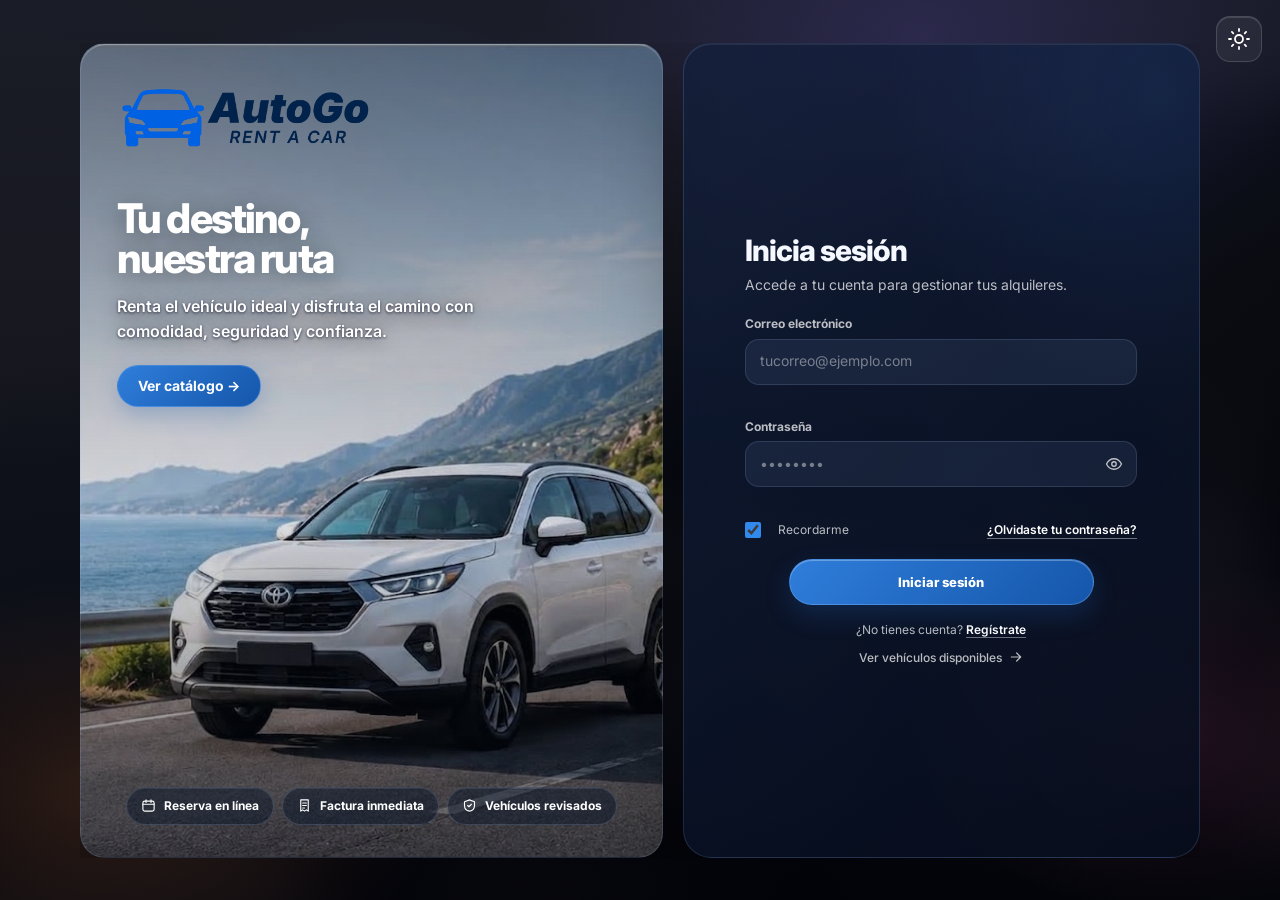
==== commit 1c9a532d: "update css max cristal windows 7+" ====
--- a/Frontend/index.html
+++ b/Frontend/index.html
@@ -46,12 +46,13 @@
     <link rel="preconnect" href="https://fonts.gstatic.com" crossorigin>
     <link href="https://fonts.googleapis.com/css2?family=Inter:wght@400;500;600;700;800&display=swap" rel="stylesheet">
 
-    <link rel="stylesheet" href="styles.css?v=20261017">
+    <link rel="stylesheet" href="styles.css?v=20261127o">
     <link rel="stylesheet" href="theme.css?v=20261017">
     <link rel="stylesheet" href="responsive.css?v=20261017">
     <link rel="stylesheet" href="auth.css?v=20261017">
     <link rel="stylesheet" href="components.css?v=20261017">
     <link rel="stylesheet" href="print.css?v=20261017" media="print">
+    <link rel="stylesheet" href="glass-liquido.css?v=20261127">
 </head>
 
 <body>
@@ -72,8 +73,8 @@
     </noscript>
 
     <!-- Configuración y datos locales de desarrollo -->
-    <script src="js/config.js?v=20261017"></script>
-    <script src="js/local-db.js?v=20261017"></script>
+    <script src="js/config.js?v=20261127c"></script>
+    <script src="js/local-db.js?v=20261127a"></script>
     <script src="js/local-db-fixes.js?v=20261017"></script>
     <script src="js/local-finance-rules.js?v=20261017"></script>
     <script src="js/local-finance-v3.js?v=20261017"></script>
@@ -81,12 +82,13 @@
     <!-- Aplicación -->
     <script src="js/ui.js?v=20261017"></script>
     <script src="js/api.js?v=20261017"></script>
-    <script src="js/app.js?v=20261017"></script>
+    <script src="js/app.js?v=20261127f"></script>
     <script src="js/reports.js?v=20261017"></script>
     <script src="js/demo-login.js?v=20261017"></script>
     <script src="js/mobile-menu.js?v=20261017"></script>
     <script src="js/catalog-consistency.js?v=20261017"></script>
     <script src="js/financial-ui.js?v=20261017"></script>
+    <script src="js/glass-liquido.js?v=20261127b"></script>
 
     <!-- Recupera la ruta si la vista inicial no llegó a renderizarse -->
     <script>
--- a/Frontend/styles.css
+++ b/Frontend/styles.css
@@ -15,7 +15,7 @@
     --borde: rgba(255, 255, 255, .22);
     --borde-2: rgba(255, 255, 255, .12);
 
-    --blur: blur(26px) saturate(150%);
+    --blur: blur(16px) saturate(150%);
     --sombra: 0 30px 70px rgba(6, 9, 28, .38);
     --brillo: inset 0 1px 0 rgba(255, 255, 255, .28);
 
@@ -139,7 +139,6 @@
 
 .glass,
 .app,
-.card,
 .auth-panel,
 .modal,
 .menu-usuario,
@@ -152,13 +151,13 @@
 }
 
 .card {
-    background: var(--glass-2);
-    border-color: var(--borde);
+    background: linear-gradient(150deg, var(--glass-3), var(--glass-2));
+    border: 1px solid var(--borde);
     border-radius: var(--r-lg);
     padding: 20px;
     box-shadow: 0 12px 30px rgba(6, 9, 28, .18), var(--brillo);
-    -webkit-backdrop-filter: blur(18px) saturate(140%);
-    backdrop-filter: blur(18px) saturate(140%);
+    -webkit-backdrop-filter: blur(14px) saturate(150%);
+    backdrop-filter: blur(14px) saturate(150%);
     min-width: 0;
 }
 
@@ -592,6 +591,30 @@
     box-shadow: var(--brillo);
 }
 
+/* Opt-in: burbuja de vidrio líquido estilo iOS 26 (ver gif de referencia).
+   NO se aplica por defecto a .icon-btn para no afectar el resto del sitio;
+   se agrega sólo a los botones puntuales que la pidan con class="btn-glass". */
+.btn-glass {
+    background:
+        radial-gradient(16px 16px at 32% 28%, rgba(255, 255, 255, .55), rgba(255, 255, 255, 0) 70%),
+        linear-gradient(145deg, rgba(255, 255, 255, .22), rgba(255, 255, 255, .06));
+    box-shadow: 0 4px 14px rgba(0, 0, 0, .25), inset 0 1px 1px rgba(255, 255, 255, .45), inset 0 -6px 10px rgba(0, 0, 0, .12);
+    -webkit-backdrop-filter: blur(8px) saturate(160%);
+    backdrop-filter: blur(8px) saturate(160%);
+    transition: background .25s ease, box-shadow .25s ease, transform .15s ease;
+}
+
+.btn-glass:hover {
+    background:
+        radial-gradient(18px 18px at 32% 28%, rgba(255, 255, 255, .7), rgba(255, 255, 255, 0) 70%),
+        linear-gradient(145deg, rgba(255, 255, 255, .32), rgba(255, 255, 255, .1));
+    transform: translateY(-1px);
+}
+
+.btn-glass:active {
+    transform: translateY(0) scale(.96);
+}
+
 .acciones {
     display: flex;
     gap: 4px;
@@ -957,10 +980,8 @@
     gap: 8px;
     padding: 9px 14px;
     border-radius: 999px;
-    background: rgba(255, 255, 255, .16);
+    background: rgba(255, 255, 255, .22);
     border: 1px solid rgba(255, 255, 255, .32);
-    -webkit-backdrop-filter: blur(14px);
-    backdrop-filter: blur(14px);
     font-size: 13px;
     font-weight: 500;
 }
@@ -1699,16 +1720,20 @@
     overflow: hidden;
     background:
         radial-gradient(70% 70% at 50% 100%, rgba(255, 255, 255, .22), transparent 70%),
-        rgba(255, 255, 255, .06);
+        #151b38;
     display: grid;
     place-items: center;
     color: rgba(255, 255, 255, .72);
 }
 
 .veh-foto img {
+    position: absolute;
+    inset: 0;
     width: 100%;
     height: 100%;
+    max-width: none;
     object-fit: cover;
+    object-position: center;
 }
 
 .sin-foto {
@@ -1746,9 +1771,7 @@
     position: absolute;
     top: 10px;
     left: 10px;
-    -webkit-backdrop-filter: blur(10px);
-    backdrop-filter: blur(10px);
-    background: rgba(20, 24, 56, .45);
+    background: rgba(20, 24, 56, .70);
 }
 
 .veh-cuerpo {
@@ -1843,30 +1866,88 @@
 }
 
 .resumen-veh {
-    display: flex;
-    align-items: center;
-    gap: 14px;
-    padding: 12px;
-    border-radius: var(--r);
-    background: var(--glass-2);
-    border: 1px solid var(--borde-2);
     margin-bottom: 16px;
 }
 
-.resumen-veh .foto-mini {
-    width: 88px;
-    height: 58px;
-}
-
-.resumen-veh b {
+/* Mismo lenguaje visual "hero" del Resumen del alquiler (foto grande,
+   scrim degradado e info superpuesta) reutilizado en todo resumen de UN
+   vehículo: confirmar alquiler, detalle de alquiler, devolución y revisión
+   final — en vez de la miniatura chica que quedaba apretada. */
+.resumen-veh-foto,
+.detalle-alq-head,
+.devolucion-cab,
+.revision-vehiculo-foto {
+    position: relative;
     display: block;
-    font-size: 15px;
-}
-
-.resumen-veh span {
-    color: var(--txt-3);
-    font-size: 12.5px;
-}
+    overflow: hidden;
+    border-radius: 20px;
+    background: linear-gradient(160deg, #182852, #0a0f24);
+    border: 1px solid rgba(120, 190, 255, .3);
+    box-shadow: 0 0 0 1px rgba(120, 190, 255, .07), 0 18px 36px rgba(8, 16, 40, .35), inset 0 0 36px rgba(70, 150, 255, .08);
+}
+.resumen-veh-foto{height:150px;}
+.detalle-alq-head{height:190px;margin-bottom:18px;}
+.devolucion-cab{height:190px;margin-bottom:16px;}
+.revision-vehiculo-foto{height:210px;}
+
+.resumen-veh-foto img,
+.resumen-veh-foto .sin-foto,
+.revision-vehiculo-foto img,
+.revision-vehiculo-foto .sin-foto,
+.detalle-alq-foto-img,
+.devolucion-foto-img {
+    position: absolute; inset: 0;
+    width: 100%; height: 100%; max-width: none;
+    object-fit: cover; object-position: center;
+    display: block;
+}
+.detalle-alq-foto-img img, .detalle-alq-foto-img .sin-foto,
+.devolucion-foto-img img, .devolucion-foto-img .sin-foto {
+    position: absolute; inset: 0; width: 100%; height: 100%; max-width: none;
+    object-fit: cover; object-position: center; display: block;
+}
+
+.resumen-veh-foto::after,
+.detalle-alq-head::after,
+.devolucion-cab::after,
+.revision-vehiculo-foto::after {
+    content: '';
+    position: absolute; inset: 0; z-index: 1;
+    background: linear-gradient(0deg, rgba(6, 10, 26, .95) 0%, rgba(6, 10, 26, .45) 42%, rgba(6, 10, 26, 0) 72%);
+    pointer-events: none;
+}
+.resumen-veh-foto::before,
+.detalle-alq-head::before,
+.devolucion-cab::before,
+.revision-vehiculo-foto::before {
+    content: '';
+    position: absolute; inset: 10px; z-index: 2;
+    border-radius: 13px;
+    border: 1px solid rgba(150, 210, 255, .28);
+    -webkit-mask:
+        linear-gradient(#000,#000) top left/22px 1px no-repeat,
+        linear-gradient(#000,#000) top left/1px 22px no-repeat,
+        linear-gradient(#000,#000) top right/22px 1px no-repeat,
+        linear-gradient(#000,#000) top right/1px 22px no-repeat,
+        linear-gradient(#000,#000) bottom left/22px 1px no-repeat,
+        linear-gradient(#000,#000) bottom left/1px 22px no-repeat,
+        linear-gradient(#000,#000) bottom right/22px 1px no-repeat,
+        linear-gradient(#000,#000) bottom right/1px 22px no-repeat;
+    mask:
+        linear-gradient(#000,#000) top left/22px 1px no-repeat,
+        linear-gradient(#000,#000) top left/1px 22px no-repeat,
+        linear-gradient(#000,#000) top right/22px 1px no-repeat,
+        linear-gradient(#000,#000) top right/1px 22px no-repeat,
+        linear-gradient(#000,#000) bottom left/22px 1px no-repeat,
+        linear-gradient(#000,#000) bottom left/1px 22px no-repeat,
+        linear-gradient(#000,#000) bottom right/22px 1px no-repeat,
+        linear-gradient(#000,#000) bottom right/1px 22px no-repeat;
+    pointer-events: none;
+}
+
+.resumen-veh-info{position:absolute; left:0; right:0; bottom:0; z-index:3; padding:12px 16px;}
+.resumen-veh-info b{display:block; font-size:15px; color:#fff; text-shadow:0 2px 14px rgba(0,0,0,.55);}
+.resumen-veh-info span{display:block; color:rgba(185,212,255,.9); font-size:12.5px; margin-top:2px;}
 
 .aviso-banda {
     display: flex;
@@ -2199,8 +2280,8 @@
     max-width: 560px;
     border-radius: 26px;
     background: rgba(40, 46, 96, .52);
-    -webkit-backdrop-filter: blur(34px) saturate(160%);
-    backdrop-filter: blur(34px) saturate(160%);
+    -webkit-backdrop-filter: blur(20px) saturate(160%);
+    backdrop-filter: blur(20px) saturate(160%);
     transform: translateY(10px) scale(.98);
     transition: transform .2s;
 }
@@ -2305,11 +2386,13 @@
     position: fixed;
     z-index: 40;
     width: 260px;
+    max-width: calc(100vw - 24px);
     padding: 8px;
+    scrollbar-width: thin;
     border-radius: 20px;
     background: rgba(40, 46, 96, .6);
-    -webkit-backdrop-filter: blur(30px) saturate(160%);
-    backdrop-filter: blur(30px) saturate(160%);
+    -webkit-backdrop-filter: blur(18px) saturate(160%);
+    backdrop-filter: blur(18px) saturate(160%);
 }
 
 .menu-usuario .quien {
@@ -4193,27 +4276,27 @@
     box-shadow:
         0 28px 70px rgba(39, 58, 88, .17),
         inset 0 1px 0 rgba(255,255,255,.82);
-    -webkit-backdrop-filter: blur(26px) saturate(125%);
-    backdrop-filter: blur(26px) saturate(125%);
+    -webkit-backdrop-filter: blur(12px) saturate(125%);
+    backdrop-filter: blur(12px) saturate(125%);
 }
 
 html:not([data-tema="noche"]) body:is(.entorno-admin,.entorno-cliente) .side {
     background: rgba(233, 240, 250, .50) !important;
     border-right-color: rgba(102, 127, 163, .15);
     box-shadow: inset -1px 0 0 rgba(255,255,255,.32);
-    -webkit-backdrop-filter: blur(30px) saturate(130%);
-    backdrop-filter: blur(30px) saturate(130%);
+    -webkit-backdrop-filter: blur(12px) saturate(130%);
+    backdrop-filter: blur(12px) saturate(130%);
 }
 
 /* Contenido: vidrio más calmado que navegación y elementos flotantes. */
 html:not([data-tema="noche"]) body:is(.entorno-admin,.entorno-cliente) .card {
-    background: rgba(255, 255, 255, .52) !important;
-    border-color: rgba(255,255,255,.66) !important;
+    background: linear-gradient(150deg, rgba(255,255,255,.62), rgba(255,255,255,.40)) !important;
+    border-color: rgba(255,255,255,.70) !important;
     box-shadow:
         0 10px 28px rgba(45, 64, 94, .09),
-        inset 0 1px 0 rgba(255,255,255,.72) !important;
-    -webkit-backdrop-filter: blur(18px) saturate(120%);
-    backdrop-filter: blur(18px) saturate(120%);
+        inset 0 1px 0 rgba(255,255,255,.80) !important;
+    -webkit-backdrop-filter: blur(14px) saturate(130%);
+    backdrop-filter: blur(14px) saturate(130%);
 }
 
 /* KPI: conserva su acento, pero ahora deja respirar el ambiente. */
@@ -4229,12 +4312,10 @@
 html:not([data-tema="noche"]) body:is(.entorno-admin,.entorno-cliente) input,
 html:not([data-tema="noche"]) body:is(.entorno-admin,.entorno-cliente) select,
 html:not([data-tema="noche"]) body:is(.entorno-admin,.entorno-cliente) textarea {
-    background-color: rgba(255,255,255,.42);
+    background-color: rgba(255,255,255,.62);
     color: var(--txt);
     border-color: rgba(101,127,163,.22);
     color-scheme: light;
-    -webkit-backdrop-filter: blur(12px);
-    backdrop-filter: blur(12px);
 }
 
 html:not([data-tema="noche"]) body:is(.entorno-admin,.entorno-cliente) input:hover,
@@ -4260,8 +4341,8 @@
     box-shadow:
         0 24px 60px rgba(34,52,83,.20),
         inset 0 1px 0 rgba(255,255,255,.88);
-    -webkit-backdrop-filter: blur(30px) saturate(132%);
-    backdrop-filter: blur(30px) saturate(132%);
+    -webkit-backdrop-filter: blur(18px) saturate(132%);
+    backdrop-filter: blur(18px) saturate(132%);
 }
 
 html:not([data-tema="noche"]) body:is(.entorno-admin,.entorno-cliente) .modal-bg {
@@ -4320,26 +4401,26 @@
     box-shadow:
         0 30px 76px rgba(0,0,0,.48),
         inset 0 1px 0 rgba(255,255,255,.12);
-    -webkit-backdrop-filter: blur(27px) saturate(125%);
-    backdrop-filter: blur(27px) saturate(125%);
+    -webkit-backdrop-filter: blur(12px) saturate(125%);
+    backdrop-filter: blur(12px) saturate(125%);
 }
 
 html[data-tema="noche"] body:is(.entorno-admin,.entorno-cliente) .side {
     background: rgba(5, 12, 27, .52) !important;
     border-right-color: rgba(255,255,255,.075);
     box-shadow: inset -1px 0 0 rgba(255,255,255,.035);
-    -webkit-backdrop-filter: blur(30px) saturate(128%);
-    backdrop-filter: blur(30px) saturate(128%);
+    -webkit-backdrop-filter: blur(12px) saturate(128%);
+    backdrop-filter: blur(12px) saturate(128%);
 }
 
 html[data-tema="noche"] body:is(.entorno-admin,.entorno-cliente) .card {
-    background: rgba(17, 27, 49, .50) !important;
-    border-color: rgba(255,255,255,.11) !important;
+    background: linear-gradient(150deg, rgba(27,38,65,.58), rgba(17,27,49,.48)) !important;
+    border-color: rgba(255,255,255,.12) !important;
     box-shadow:
         0 12px 32px rgba(0,0,0,.20),
         inset 0 1px 0 rgba(255,255,255,.09) !important;
-    -webkit-backdrop-filter: blur(18px) saturate(120%);
-    backdrop-filter: blur(18px) saturate(120%);
+    -webkit-backdrop-filter: blur(14px) saturate(125%);
+    backdrop-filter: blur(14px) saturate(125%);
 }
 
 html[data-tema="noche"] body:is(.entorno-admin,.entorno-cliente) .panel-kpi {
@@ -4353,11 +4434,9 @@
 html[data-tema="noche"] body:is(.entorno-admin,.entorno-cliente) input,
 html[data-tema="noche"] body:is(.entorno-admin,.entorno-cliente) select,
 html[data-tema="noche"] body:is(.entorno-admin,.entorno-cliente) textarea {
-    background-color: rgba(255,255,255,.065);
+    background-color: rgba(10,16,30,.42);
     border-color: rgba(255,255,255,.11);
     color-scheme: dark;
-    -webkit-backdrop-filter: blur(12px);
-    backdrop-filter: blur(12px);
 }
 
 html[data-tema="noche"] body:is(.entorno-admin,.entorno-cliente) .modal,
@@ -4369,8 +4448,8 @@
     box-shadow:
         0 28px 70px rgba(0,0,0,.52),
         inset 0 1px 0 rgba(255,255,255,.11);
-    -webkit-backdrop-filter: blur(32px) saturate(128%);
-    backdrop-filter: blur(32px) saturate(128%);
+    -webkit-backdrop-filter: blur(18px) saturate(128%);
+    backdrop-filter: blur(18px) saturate(128%);
 }
 
 html[data-tema="noche"] body:is(.entorno-admin,.entorno-cliente) .modal-bg {
@@ -4669,8 +4748,8 @@
     background: rgba(246,249,253,.76);
     color: #1c2a43;
     box-shadow: 0 24px 70px rgba(31,53,84,.22), inset 0 1px 0 rgba(255,255,255,.82);
-    backdrop-filter: blur(30px) saturate(155%);
-    -webkit-backdrop-filter: blur(30px) saturate(155%);
+    backdrop-filter: blur(18px) saturate(155%);
+    -webkit-backdrop-filter: blur(18px) saturate(155%);
     transform-origin: top right;
     animation: notifEntrar .18s ease-out both;
 }
@@ -5115,58 +5194,30 @@
 html[data-tema="noche"] .cliente-kpi.tono-orange { --acento:#f1b45d; }
 
 /* Detalle del alquiler con identidad visual del vehículo. */
-.detalle-alq-head {
-    display: grid;
-    grid-template-columns: 150px minmax(0,1fr) auto;
-    gap: 16px;
-    align-items: center;
-    padding: 12px;
-    margin-bottom: 18px;
-    border-radius: 20px;
-    background: color-mix(in srgb, var(--glass-2) 78%, transparent);
-    border: 1px solid var(--borde-2);
-}
-.detalle-alq-foto {
-    height: 104px;
-    border-radius: 15px;
-    overflow: hidden;
-    display: grid;
-    place-items: center;
-    background: color-mix(in srgb, var(--glass-3) 70%, transparent);
-    border: 1px solid var(--borde-2);
-}
-.detalle-alq-foto img,
-.detalle-alq-foto .sin-foto {
-    width: 100%;
-    height: 100%;
-    object-fit: cover;
-}
-.detalle-alq-identidad { min-width: 0; display: grid; gap: 5px; }
-.detalle-alq-identidad > b { font-size: 17px; line-height: 1.2; }
-.detalle-alq-identidad > span:not(.detalle-alq-eyebrow) { color: var(--txt-2); font-size: 12px; }
+.detalle-alq-identidad { position:absolute; left:0; right:0; bottom:0; z-index:3; padding:14px 18px 13px; display: grid; gap: 4px; }
+.detalle-alq-identidad > b { font-size: 18px; line-height: 1.2; color:#fff; text-shadow:0 2px 14px rgba(0,0,0,.55); }
+.detalle-alq-identidad > span:not(.detalle-alq-eyebrow) { color: rgba(185,212,255,.9); font-size: 12px; }
 .detalle-alq-eyebrow {
     font-size: 10px;
     letter-spacing: .10em;
     font-weight: 800;
-    color: var(--txt-3);
+    color: rgba(185,212,255,.85);
 }
 .detalle-alq-meta { display: flex; flex-wrap: wrap; gap: 6px; margin-top: 3px; }
 .detalle-alq-meta span {
     padding: 4px 8px;
     border-radius: 999px;
     font-size: 10.5px;
-    color: var(--txt-2);
-    background: color-mix(in srgb, var(--glass-3) 70%, transparent);
-    border: 1px solid var(--borde-2);
-}
-.detalle-alq-estado { align-self: start; }
+    color: #fff;
+    background: rgba(255,255,255,.12);
+    border: 1px solid rgba(255,255,255,.22);
+}
+.detalle-alq-estado { position:absolute; top:14px; right:16px; z-index:3; }
 
 @media (max-width: 650px) {
     body.shell-activa .app { max-height: none; }
     body.shell-activa { overflow: auto; height: auto; }
-    .detalle-alq-head { grid-template-columns: 1fr; }
-    .detalle-alq-foto { height: 160px; }
-    .detalle-alq-estado { position: absolute; margin: 10px; justify-self: end; }
+    .detalle-alq-head { height: 220px; }
 }
 
 
@@ -5284,7 +5335,7 @@
     gap:8px;
     pointer-events:none;
 }
-.veh-foto-etiquetas .badge{position:static;backdrop-filter:blur(12px);-webkit-backdrop-filter:blur(12px);}
+.veh-foto-etiquetas .badge{position:static;}
 .veh-grid-registro .veh-foto-etiquetas .badge.neutro{
     background:rgba(18,28,48,.44);
     border-color:rgba(255,255,255,.18);
@@ -5311,8 +5362,6 @@
     font-size:11px;
     font-weight:800;
     box-shadow:0 7px 20px rgba(25,62,132,.22);
-    backdrop-filter:blur(12px);
-    -webkit-backdrop-filter:blur(12px);
 }
 .veh-seleccion-check .ic{width:14px;height:14px;}
 .veh-titulo-linea{display:flex;align-items:flex-start;justify-content:space-between;gap:10px;}
@@ -5335,7 +5384,18 @@
     line-height:1;
 }
 .veh-datos-rapidos .ic{width:12px;height:12px;}
-.veh-grid-registro .veh-pie{align-items:flex-end;margin-top:14px;padding-top:12px;border-top:1px solid var(--borde-2);}
+.veh-grid-registro .veh-pie{
+    align-items:flex-end;
+    margin-top:14px;
+    padding:16px 18px;
+    border-top:none;
+    border-radius:18px;
+    background:#0b1430;
+}
+.veh-grid-registro .veh-pie .precio small{color:rgba(255,255,255,.55);}
+.veh-grid-registro .veh-pie .precio b{color:#fff;}
+.veh-grid-registro .veh-pie .precio span{color:rgba(255,255,255,.55);}
+.veh-grid-registro .veh-pie .veh-elegir-toggle>span{color:#fff;}
 .veh-grid-registro .precio small{display:block;color:var(--txt-3);font-size:10px;margin-bottom:2px;text-transform:uppercase;letter-spacing:.04em;font-weight:700;}
 .veh-grid-registro .veh-card.sel{
     border-color:color-mix(in srgb,var(--info) 62%,var(--borde));
@@ -5350,7 +5410,124 @@
     border-radius:inherit;
     box-shadow:inset 0 1px 0 rgba(255,255,255,.22);
 }
-.veh-grid-registro .veh-btn-elegido{box-shadow:0 0 0 2px color-mix(in srgb,var(--info) 12%,transparent);}
+/* Toggle "liquid glass" — brote 3D, vuelo estirado y submerge/fundido,
+   adaptado del snippet de referencia dado por el usuario (prefijo veh-liq-
+   para no chocar con nada más del sitio). Vive en tarjetaVeh(), con la
+   etiqueta "Elegir"/"Elegido" AFUERA del control (sin mezclar con .btn). */
+.veh-elegir-toggle{display:inline-flex;flex-direction:column-reverse;align-items:flex-end;gap:4px;cursor:pointer}
+.veh-elegir-toggle>span{font-size:12px;font-weight:700;color:var(--txt-2);white-space:nowrap;display:inline-flex;align-items:center;gap:3px}
+.veh-elegir-toggle>span .ic{width:12px;height:12px;flex:none}
+
+.veh-liq-toggle-wrap{
+  --vlq-dur:.5s;
+  --vlq-track-w:64px;--vlq-track-h:32px;
+  --vlq-thumb-w:37px;--vlq-thumb-h:37px;
+  --vlq-off-y:-2.5px;--vlq-off-x:-2.5px;
+  --vlq-travel:27px;
+  position:relative;display:inline-block;cursor:pointer;user-select:none;
+}
+.veh-liq-toggle-input{position:absolute;opacity:0;width:0;height:0;pointer-events:none}
+.veh-liq-track{
+  display:inline-block;width:var(--vlq-track-w);height:var(--vlq-track-h);border-radius:999px;
+  background:#2a3150;position:relative;cursor:pointer;overflow:hidden;
+  transition:background var(--vlq-dur) cubic-bezier(.4,0,.2,1);
+}
+.veh-liq-fill{
+  position:absolute;inset:0;border-radius:999px;
+  background:linear-gradient(135deg,#3ee073 0%,#2ec458 55%,#18a83f 100%);
+  opacity:0;transform:scaleX(.2) translateX(-40%);transform-origin:left center;
+  box-shadow:inset 0 2px 5px rgba(0,0,0,.2),inset 0 -2px 4px rgba(255,255,255,.3);
+  transition:transform var(--vlq-dur) cubic-bezier(.22,1,.36,1.1),opacity calc(var(--vlq-dur) * .7) ease;
+}
+.veh-liq-toggle-input:checked + .veh-liq-track .veh-liq-fill{opacity:1;transform:scaleX(1) translateX(0)}
+.veh-liq-glow{
+  position:absolute;top:calc(var(--vlq-off-y) - 7px);left:calc(var(--vlq-off-x) - 7px);
+  width:calc(var(--vlq-thumb-w) + 14px);height:calc(var(--vlq-thumb-h) + 14px);
+  border-radius:50%;
+  background:radial-gradient(circle at 42% 38%,rgba(120,230,160,.65),rgba(46,196,88,.4) 55%,rgba(46,196,88,0) 78%);
+  opacity:0;filter:blur(7px);pointer-events:none;z-index:10;will-change:transform,opacity;
+  transition:opacity var(--vlq-dur) ease,transform var(--vlq-dur) cubic-bezier(.22,1,.36,1.15);
+}
+.veh-liq-toggle-input:checked ~ .veh-liq-glow{opacity:1;transform:translateX(var(--vlq-travel))}
+/* El halo debe VIAJAR con la perilla (misma animación) — si se queda fijo
+   mientras la perilla vuela y se agranda, el fondo oscuro de la página
+   asoma por los huecos entre los dos. */
+.veh-liq-toggle-input.veh-liq-animar ~ .veh-liq-glow{
+  animation:veh-liq-emerge-sink var(--vlq-dur) cubic-bezier(.22,1,.36,1) forwards;
+}
+.veh-liq-toggle-input:not(:checked).veh-liq-animar ~ .veh-liq-glow{
+  animation:veh-liq-submerge-back var(--vlq-dur) cubic-bezier(.25,1,.35,1) forwards;
+}
+.veh-liq-thumb{
+  position:absolute;top:var(--vlq-off-y);left:var(--vlq-off-x);
+  width:var(--vlq-thumb-w);height:var(--vlq-thumb-h);border-radius:50%;z-index:20;
+  background:linear-gradient(155deg,rgba(255,255,255,.98) 0%,rgba(246,250,254,.92) 50%,rgba(228,236,244,.88) 100%);
+  box-shadow:0 6px 14px -2px rgba(0,0,0,.3),0 3px 6px -1px rgba(0,0,0,.18),inset 0 2px 4px rgba(255,255,255,.98),inset 0 -3px 6px rgba(160,185,205,.38),inset 0 0 0 1px rgba(255,255,255,.85);
+  display:flex;align-items:center;justify-content:center;overflow:hidden;
+  transform:translateX(0) scale(1) translateY(0);
+  will-change:transform;
+  transition:transform .3s ease;
+}
+.veh-liq-toggle-input:checked ~ .veh-liq-thumb{transform:translateX(var(--vlq-travel)) scale(1) translateY(0)}
+/* Coreografía completa (brote → vuelo estirado → submerge) sólo en la
+   tarjeta recién tocada — ver .veh-liq-animar, agregada por JS al hacer
+   clic — para no reproducirla en TODAS las tarjetas cada vez que se
+   repinta la grilla completa (ver elegirVehiculo() en app.js). */
+.veh-liq-toggle-input:checked.veh-liq-animar ~ .veh-liq-thumb{
+  animation:veh-liq-emerge-sink var(--vlq-dur) cubic-bezier(.22,1,.36,1) forwards;
+}
+.veh-liq-toggle-input:not(:checked).veh-liq-animar ~ .veh-liq-thumb{
+  animation:veh-liq-submerge-back var(--vlq-dur) cubic-bezier(.25,1,.35,1) forwards;
+}
+.veh-liq-thumb-rim{
+  position:absolute;inset:1px;border-radius:50%;
+  border:1px solid rgba(255,255,255,.75);
+  background:radial-gradient(circle at 45% 25%,rgba(255,255,255,.65) 0%,transparent 60%);
+  pointer-events:none;z-index:4;
+}
+.veh-liq-thumb-caustic{
+  position:absolute;inset:3px;border-radius:50%;
+  background:radial-gradient(circle at 42% 44%,rgba(46,196,88,.92) 0%,rgba(34,160,74,.75) 45%,rgba(18,110,48,.3) 75%,transparent 92%);
+  opacity:0;transform:scale(.4) translateX(18px);filter:blur(6px);
+  transition:transform var(--vlq-dur) cubic-bezier(.22,1,.36,1.2),opacity calc(var(--vlq-dur) * .7) ease,filter var(--vlq-dur) ease;
+  z-index:2;
+}
+.veh-liq-thumb-core{
+  position:absolute;inset:7px;border-radius:50%;
+  background:radial-gradient(circle at 50% 50%,rgba(255,255,255,.55) 0%,rgba(140,255,185,.4) 48%,transparent 75%);
+  opacity:0;transform:scale(.5);transition:all var(--vlq-dur) ease;filter:blur(3px);z-index:3;
+}
+.veh-liq-spec-top{
+  position:absolute;top:1px;left:14%;width:72%;height:36%;
+  border-radius:50% 50% 45% 45% / 75% 75% 25% 25%;
+  background:linear-gradient(180deg,rgba(255,255,255,.98) 0%,rgba(255,255,255,.6) 45%,rgba(255,255,255,0) 100%);
+  filter:blur(.4px);pointer-events:none;z-index:5;
+}
+.veh-liq-spec-bottom{
+  position:absolute;bottom:1px;left:20%;width:60%;height:20%;
+  border-radius:40% 40% 60% 60% / 20% 20% 80% 80%;
+  background:linear-gradient(0deg,rgba(255,255,255,.88) 0%,rgba(255,255,255,.25) 65%,transparent 100%);
+  filter:blur(.8px);pointer-events:none;z-index:5;
+}
+.veh-liq-toggle-input:checked ~ .veh-liq-thumb .veh-liq-thumb-caustic{opacity:1;transform:scale(1.18) translateX(0);filter:blur(2.5px)}
+.veh-liq-toggle-input:checked ~ .veh-liq-thumb .veh-liq-thumb-core{opacity:1;transform:scale(1)}
+
+@keyframes veh-liq-emerge-sink{
+  0%{transform:translateX(0) scale(.96) translateY(0)}
+  22%{transform:translateX(3px) scale(1.16) translateY(-5px)}
+  52%{transform:translateX(calc(var(--vlq-travel) * .55)) scaleX(1.24) scaleY(.88) translateY(-4px)}
+  80%{transform:translateX(calc(var(--vlq-travel) + 2px)) scaleX(.95) scaleY(1.06) translateY(-2px)}
+  100%{transform:translateX(var(--vlq-travel)) scale(1) translateY(0)}
+}
+@keyframes veh-liq-submerge-back{
+  0%{transform:translateX(var(--vlq-travel)) scale(1) translateY(0)}
+  22%{transform:translateX(calc(var(--vlq-travel) - 3px)) scale(1.15) translateY(-4px)}
+  52%{transform:translateX(calc(var(--vlq-travel) * .42)) scaleX(1.24) scaleY(.88) translateY(-3px)}
+  82%{transform:translateX(-2px) scaleX(.94) scaleY(1.04) translateY(-1px)}
+  100%{transform:translateX(0) scale(.97) translateY(0)}
+}
+.veh-liq-toggle-wrap:active .veh-liq-thumb{transform:scale(.94) translateY(1px) !important}
+
 html[data-tema="noche"] .veh-grid-registro .veh-card-registro{
     background:color-mix(in srgb,var(--glass-3) 90%,transparent);
 }
@@ -5367,49 +5544,102 @@
 .registro-resumen-h{display:flex; align-items:flex-start; justify-content:space-between; gap:12px; margin-bottom:16px;}
 .registro-resumen-h h3{font-size:17px; margin-top:4px;}
 .resumen-vehiculo-registro{
-    display:grid;
-    grid-template-columns:108px minmax(0,1fr);
-    gap:13px;
-    padding:11px;
+    position:relative;
+    overflow:hidden;
     margin-bottom:16px;
-    border-radius:16px;
-    background:var(--glass-3);
-    border:1px solid var(--borde-2);
-}
-.resumen-vehiculo-foto{height:78px; border-radius:12px; overflow:hidden; background:var(--glass); display:grid; place-items:center;}
-.resumen-vehiculo-foto img{width:100%; height:100%; object-fit:cover;}
-.resumen-vehiculo-registro b{display:block; margin:5px 0 2px;}
-.resumen-vehiculo-registro span,.resumen-vehiculo-registro small{display:block; color:var(--txt-3); font-size:11px; line-height:1.45;}
+    border-radius:20px;
+    background:#0a0f24;
+    border:1px solid rgba(120,190,255,.3);
+    box-shadow:0 0 0 1px rgba(120,190,255,.07),0 18px 36px rgba(8,16,40,.35),inset 0 0 36px rgba(70,150,255,.08);
+}
+.resumen-vehiculo-foto{
+    position:relative;
+    display:block;
+    height:320px;
+    max-height:320px;
+    width:100%;
+    overflow:hidden;
+    background:linear-gradient(160deg,#182852,#0a0f24);
+}
+.resumen-vehiculo-foto img{
+    position:absolute; inset:0;
+    width:100%; height:100%; max-width:none;
+    object-fit:cover; object-position:center;
+    display:block; transform:scale(1.02);
+    transition:transform .5s cubic-bezier(.2,.7,.3,1);
+}
+.resumen-vehiculo-registro:hover .resumen-vehiculo-foto img{transform:scale(1.08);}
+.resumen-vehiculo-foto .sin-foto{position:absolute; inset:0; color:rgba(255,255,255,.55);}
+/* Scrim para que el texto del vehículo quede legible sobre la foto, y marco
+   HUD tipo "ficha técnica futurista" (esquinas + línea de escaneo) para que
+   la tarjeta se sienta como un showroom digital, no un recibo. */
+.resumen-vehiculo-foto::after{
+    content:'';
+    position:absolute; inset:0;
+    background:linear-gradient(0deg,rgba(6,10,26,.95) 0%,rgba(6,10,26,.45) 42%,rgba(6,10,26,0) 72%);
+    pointer-events:none;
+}
+.resumen-vehiculo-foto::before{
+    content:'';
+    position:absolute; inset:10px;
+    border-radius:13px;
+    border:1px solid rgba(150,210,255,.28);
+    -webkit-mask:
+        linear-gradient(#000,#000) top left/22px 1px no-repeat,
+        linear-gradient(#000,#000) top left/1px 22px no-repeat,
+        linear-gradient(#000,#000) top right/22px 1px no-repeat,
+        linear-gradient(#000,#000) top right/1px 22px no-repeat,
+        linear-gradient(#000,#000) bottom left/22px 1px no-repeat,
+        linear-gradient(#000,#000) bottom left/1px 22px no-repeat,
+        linear-gradient(#000,#000) bottom right/22px 1px no-repeat,
+        linear-gradient(#000,#000) bottom right/1px 22px no-repeat;
+    mask:
+        linear-gradient(#000,#000) top left/22px 1px no-repeat,
+        linear-gradient(#000,#000) top left/1px 22px no-repeat,
+        linear-gradient(#000,#000) top right/22px 1px no-repeat,
+        linear-gradient(#000,#000) top right/1px 22px no-repeat,
+        linear-gradient(#000,#000) bottom left/22px 1px no-repeat,
+        linear-gradient(#000,#000) bottom left/1px 22px no-repeat,
+        linear-gradient(#000,#000) bottom right/22px 1px no-repeat,
+        linear-gradient(#000,#000) bottom right/1px 22px no-repeat;
+    pointer-events:none;
+    z-index:2;
+}
+.resumen-vehiculo-info{
+    position:absolute; left:0; right:0; bottom:0; z-index:3;
+    padding:14px 18px 13px;
+}
+.resumen-vehiculo-info b{
+    display:block; font-size:20px; font-weight:800; color:#fff; line-height:1.2;
+    letter-spacing:.01em; text-shadow:0 2px 14px rgba(0,0,0,.55);
+}
+.resumen-vehiculo-info span{display:block; color:rgba(185,212,255,.9); font-size:12px; font-weight:600; line-height:1.3;}
+.resumen-vehiculo-info small{display:block; color:rgba(165,190,225,.65); font-size:11px; line-height:1.3;}
 .resumen-vacio-registro{display:flex; gap:11px; align-items:center; padding:15px; margin-bottom:16px; border:1px dashed var(--borde); border-radius:16px; color:var(--txt-3);}
 .resumen-vacio-registro .ic{width:24px; height:24px;}
 .resumen-vacio-registro b{display:block; color:var(--txt-2); font-size:12px;}
 .resumen-vacio-registro span{display:block; font-size:11px; margin-top:2px;}
-.resumen-seccion{padding:13px 0; border-top:1px solid var(--borde-2);}
-.resumen-seccion-titulo{display:block; margin-bottom:8px; color:var(--txt-3); font-size:10px; font-weight:800; letter-spacing:.08em; text-transform:uppercase;}
-.resumen-fila{display:flex; align-items:flex-start; justify-content:space-between; gap:18px; margin:7px 0; font-size:12px;}
+.resumen-seccion{padding:9px 0; border-top:1px solid var(--borde-2);}
+.resumen-seccion-titulo{display:block; margin-bottom:6px; color:var(--txt-3); font-size:10px; font-weight:800; letter-spacing:.08em; text-transform:uppercase;}
+.resumen-fila{display:flex; align-items:flex-start; justify-content:space-between; gap:18px; margin:5px 0; font-size:12px;}
 .resumen-fila span{color:var(--txt-2);}
 .resumen-fila b{text-align:right; font-weight:650;}
 .resumen-fila .texto-aviso{color:#d97706;}
+/* Nombre+Cédula y Salida+Entrega+Días en una sola línea cada uno, para darle
+   el espacio ahorrado a la foto del vehículo (que es lo que debe protagonizar). */
+.resumen-fila-compacta{display:flex; gap:14px; margin:3px 0;}
+.resumen-dato{flex:1 1 0; min-width:0;}
+.resumen-dato-corta{flex:0 0 auto;}
+.resumen-dato span{display:block; color:var(--txt-3); font-size:9px; font-weight:700; text-transform:uppercase; letter-spacing:.04em; margin-bottom:1px;}
+.resumen-dato b{display:block; font-size:12px; font-weight:650; white-space:nowrap; overflow:hidden; text-overflow:ellipsis;}
 .total-registro{margin:0 0 16px;}
 .registro-resumen .form{margin-top:0;}
 
 .revision-alquiler{display:grid; gap:16px;}
-.revision-vehiculo{
-    display:grid;
-    grid-template-columns:170px minmax(0,1fr);
-    gap:16px;
-    align-items:center;
-    padding:12px;
-    border:1px solid var(--borde-2);
-    background:var(--glass-3);
-    border-radius:18px;
-}
-.revision-vehiculo-foto{height:112px; overflow:hidden; border-radius:14px; background:var(--glass); display:grid; place-items:center;}
-.revision-vehiculo-foto img{width:100%; height:100%; object-fit:cover;}
-.revision-vehiculo h3{font-size:19px; margin:4px 0 3px;}
-.revision-vehiculo p{color:var(--txt-3); font-size:12px; margin-bottom:8px;}
-.revision-vehiculo b{font-size:16px;}
-.revision-vehiculo b small{color:var(--txt-3); font-size:11px; font-weight:600;}
+.revision-vehiculo h3{font-size:19px; margin:4px 0 3px; color:#fff; text-shadow:0 2px 14px rgba(0,0,0,.55);}
+.revision-vehiculo p{color:rgba(185,212,255,.9); font-size:12px; margin-bottom:8px;}
+.revision-vehiculo b{font-size:16px; color:#fff;}
+.revision-vehiculo b small{color:rgba(185,212,255,.75); font-size:11px; font-weight:600;}
 .revision-grid{display:grid; grid-template-columns:repeat(2,minmax(0,1fr)); gap:10px;}
 .revision-grid>div{padding:12px; border:1px solid var(--borde-2); border-radius:14px; background:var(--glass);}
 .revision-grid small,.revision-grid span{display:block; color:var(--txt-3); font-size:11px;}
@@ -5425,12 +5655,12 @@
 .revision-cabecera{display:flex;align-items:flex-start;justify-content:space-between;gap:18px;padding-bottom:4px;}
 .revision-cabecera h3{font-size:20px;margin:4px 0 5px;letter-spacing:-.02em;}
 .revision-cabecera p{font-size:12px;color:var(--txt-3);max-width:520px;line-height:1.5;}
-.revision-bloque-principal{padding:14px;}
-.revision-label{font-size:10px;font-weight:800;text-transform:uppercase;letter-spacing:.08em;color:var(--txt-3);}
+.revision-vehiculo-datos{position:absolute; left:0; right:0; bottom:0; z-index:3; padding:16px 18px 14px;}
+.revision-label{font-size:10px;font-weight:800;text-transform:uppercase;letter-spacing:.08em;color:rgba(185,212,255,.85);}
 .revision-meta-extra{margin-top:-3px!important;}
 .revision-tarifa{display:flex;align-items:baseline;gap:5px;margin-top:8px;}
-.revision-tarifa b{font-size:20px;}
-.revision-tarifa small{font-size:11px;color:var(--txt-3);}
+.revision-tarifa b{font-size:20px;color:#fff;}
+.revision-tarifa small{font-size:11px;color:rgba(185,212,255,.75);}
 .revision-secciones{display:grid;grid-template-columns:1.15fr .85fr;gap:10px;}
 .revision-seccion-card,.revision-pago{padding:14px;border:1px solid var(--borde-2);border-radius:16px;background:var(--glass);}
 .revision-seccion-head{display:flex;align-items:center;gap:8px;margin-bottom:12px;color:var(--txt-2);font-size:11px;font-weight:800;text-transform:uppercase;letter-spacing:.055em;}
@@ -5475,7 +5705,6 @@
 }
 
 html[data-tema="noche"] .cliente-seleccionado,
-html[data-tema="noche"] .revision-vehiculo,
 html[data-tema="noche"] .revision-grid>div{box-shadow:inset 0 1px 0 rgba(255,255,255,.025);}
 
 @media (max-width:1180px){
@@ -5488,9 +5717,7 @@
     .registro-progreso{width:100%; overflow:auto; justify-content:flex-start;}
     .registro-progreso b{width:14px;}
     .cliente-datos-grid,.revision-grid{grid-template-columns:1fr;}
-    .revision-vehiculo{grid-template-columns:1fr;}
-    .revision-vehiculo-foto{height:170px;}
-    .resumen-vehiculo-registro{grid-template-columns:92px minmax(0,1fr);}
+    .revision-vehiculo-foto{height:220px;}
 }
 
 /* Estado operativo único de alquileres */
@@ -5530,20 +5757,15 @@
    OCT 2026 · REGISTRAR DEVOLUCIÓN
    Inspección simplificada + revisión final.
 ========================================================= */
-.devolucion-cab{
-  display:grid;grid-template-columns:150px minmax(0,1fr) auto;gap:16px;align-items:center;
-  padding:13px;margin-bottom:16px;border:1px solid var(--borde-2);border-radius:20px;background:var(--glass-3);
-}
-.devolucion-foto{height:104px;border-radius:15px;overflow:hidden;background:var(--glass);display:grid;place-items:center;}
-.devolucion-foto img{width:100%;height:100%;object-fit:cover;}
-.devolucion-eyebrow{font-size:9px;font-weight:800;letter-spacing:.09em;color:var(--txt-3);}
-.devolucion-identidad h3{font-size:20px;margin:4px 0 2px;}
-.devolucion-identidad>p{font-size:12px;color:var(--txt-3);margin-bottom:10px;}
+.devolucion-identidad{position:absolute; left:0; right:0; bottom:0; z-index:3; padding:14px 18px 13px;}
+.devolucion-eyebrow{font-size:9px;font-weight:800;letter-spacing:.09em;color:rgba(185,212,255,.85);}
+.devolucion-identidad h3{font-size:20px;margin:4px 0 2px;color:#fff;text-shadow:0 2px 14px rgba(0,0,0,.55);}
+.devolucion-identidad>p{font-size:12px;color:rgba(185,212,255,.9);margin-bottom:10px;}
 .devolucion-fechas{display:flex;gap:16px;flex-wrap:wrap;}
 .devolucion-fechas span{display:grid;gap:2px;}
-.devolucion-fechas small{font-size:9px;text-transform:uppercase;letter-spacing:.05em;color:var(--txt-3);}
-.devolucion-fechas b{font-size:11px;}
-.devolucion-estado{align-self:start;}
+.devolucion-fechas small{font-size:9px;text-transform:uppercase;letter-spacing:.05em;color:rgba(185,212,255,.75);}
+.devolucion-fechas b{font-size:11px;color:#fff;}
+.devolucion-estado{position:absolute; top:14px; right:16px; z-index:3;}
 .devolucion-form{gap:14px;}
 .devolucion-bloque{padding:16px;border:1px solid var(--borde-2);border-radius:18px;background:var(--glass-2);}
 .devolucion-bloque-h{margin-bottom:14px;}
@@ -5576,7 +5798,7 @@
 .devolucion-fotos-vacio .ic{width:18px;height:18px;}
 .devolucion-foto-item{position:relative;height:92px;border-radius:13px;overflow:hidden;background:var(--glass);border:1px solid var(--borde-2);}
 .devolucion-foto-item img{width:100%;height:100%;object-fit:cover;}
-.devolucion-foto-item button{position:absolute;right:6px;top:6px;width:27px;height:27px;border:1px solid rgba(255,255,255,.28);border-radius:50%;display:grid;place-items:center;background:rgba(12,18,30,.58);color:#fff;backdrop-filter:blur(10px);}
+.devolucion-foto-item button{position:absolute;right:6px;top:6px;width:27px;height:27px;border:1px solid rgba(255,255,255,.28);border-radius:50%;display:grid;place-items:center;background:rgba(12,18,30,.76);color:#fff;}
 .devolucion-foto-item button .ic{width:13px;height:13px;}
 .devolucion-mantenimiento{margin-top:0;}
 .devolucion-confirmar{display:grid;gap:14px;}
@@ -5587,12 +5809,9 @@
 .devolucion-confirmar-obs{padding:12px 14px;border:1px solid var(--borde-2);border-radius:14px;background:var(--glass);}
 .devolucion-confirmar-obs small{font-size:9px;color:var(--txt-3);text-transform:uppercase;letter-spacing:.06em;font-weight:750;}
 .devolucion-confirmar-obs p{font-size:12px;line-height:1.55;margin-top:5px;white-space:pre-wrap;}
-html[data-tema="noche"] .devolucion-bloque,
-html[data-tema="noche"] .devolucion-cab{box-shadow:inset 0 1px 0 rgba(255,255,255,.025);}
+html[data-tema="noche"] .devolucion-bloque{box-shadow:inset 0 1px 0 rgba(255,255,255,.025);}
 @media(max-width:650px){
-  .devolucion-cab{grid-template-columns:1fr;}
-  .devolucion-foto{height:170px;}
-  .devolucion-estado{position:absolute;margin:10px;}
+  .devolucion-cab{height:220px;}
   .devolucion-danos,.devolucion-fotos-h{align-items:flex-start;flex-direction:column;}
   .devolucion-fotos-grid{grid-template-columns:repeat(2,minmax(0,1fr));}
 }
@@ -5630,13 +5849,64 @@
 html[data-tema="noche"] .tabla tr.fila-veh-mantenimiento td{background:color-mix(in srgb,#f1b45d 6%,transparent);}
 html[data-tema="noche"] .tabla tr.fila-veh-fuera td{background:color-mix(in srgb,#ff8193 6%,transparent);}
 
-.detalle-veh{display:grid;grid-template-columns:230px minmax(0,1fr);gap:18px;align-items:center;}
-.detalle-veh-foto{height:160px;border-radius:18px;overflow:hidden;background:var(--glass-3);border:1px solid var(--borde-2);display:grid;place-items:center;}
-.detalle-veh-foto img{width:100%;height:100%;object-fit:cover;}
-.detalle-veh-foto .sin-foto,.detalle-veh-foto .auto-svg{width:100%;height:100%;}
-.detalle-veh-eyebrow{display:block;color:var(--txt-3);font-size:10px;font-weight:800;letter-spacing:.08em;}
-.detalle-veh-info h3{font-size:24px;margin:5px 0 3px;letter-spacing:-.02em;}
-.detalle-veh-info p{color:var(--txt-2);margin-bottom:10px;}
+/* Hero del vehículo (mismo lenguaje visual que el Resumen del alquiler:
+   foto grande protagonista, info superpuesta con scrim + marco HUD). */
+.detalle-veh-hero{margin-bottom:4px;}
+.detalle-veh-foto{
+    position:relative;
+    display:block;
+    height:280px;
+    max-height:280px;
+    width:100%;
+    overflow:hidden;
+    border-radius:20px;
+    background:linear-gradient(160deg,#182852,#0a0f24);
+    border:1px solid rgba(120,190,255,.3);
+    box-shadow:0 0 0 1px rgba(120,190,255,.07),0 18px 36px rgba(8,16,40,.35),inset 0 0 36px rgba(70,150,255,.08);
+}
+.detalle-veh-foto img{
+    position:absolute; inset:0;
+    width:100%; height:100%; max-width:none;
+    object-fit:cover; object-position:center;
+    display:block;
+}
+.detalle-veh-foto .sin-foto{position:absolute; inset:0; color:rgba(255,255,255,.55);}
+.detalle-veh-foto::after{
+    content:'';
+    position:absolute; inset:0;
+    background:linear-gradient(0deg,rgba(6,10,26,.95) 0%,rgba(6,10,26,.45) 42%,rgba(6,10,26,0) 72%);
+    pointer-events:none;
+}
+.detalle-veh-foto::before{
+    content:'';
+    position:absolute; inset:10px;
+    border-radius:13px;
+    border:1px solid rgba(150,210,255,.28);
+    -webkit-mask:
+        linear-gradient(#000,#000) top left/22px 1px no-repeat,
+        linear-gradient(#000,#000) top left/1px 22px no-repeat,
+        linear-gradient(#000,#000) top right/22px 1px no-repeat,
+        linear-gradient(#000,#000) top right/1px 22px no-repeat,
+        linear-gradient(#000,#000) bottom left/22px 1px no-repeat,
+        linear-gradient(#000,#000) bottom left/1px 22px no-repeat,
+        linear-gradient(#000,#000) bottom right/22px 1px no-repeat,
+        linear-gradient(#000,#000) bottom right/1px 22px no-repeat;
+    mask:
+        linear-gradient(#000,#000) top left/22px 1px no-repeat,
+        linear-gradient(#000,#000) top left/1px 22px no-repeat,
+        linear-gradient(#000,#000) top right/22px 1px no-repeat,
+        linear-gradient(#000,#000) top right/1px 22px no-repeat,
+        linear-gradient(#000,#000) bottom left/22px 1px no-repeat,
+        linear-gradient(#000,#000) bottom left/1px 22px no-repeat,
+        linear-gradient(#000,#000) bottom right/22px 1px no-repeat,
+        linear-gradient(#000,#000) bottom right/1px 22px no-repeat;
+    pointer-events:none;
+    z-index:2;
+}
+.detalle-veh-info{position:absolute; left:0; right:0; bottom:0; z-index:3; padding:16px 20px 15px;}
+.detalle-veh-eyebrow{display:block;color:rgba(185,212,255,.85);font-size:10px;font-weight:800;letter-spacing:.08em;}
+.detalle-veh-info h3{font-size:24px;margin:5px 0 3px;letter-spacing:-.02em;color:#fff;text-shadow:0 2px 14px rgba(0,0,0,.55);}
+.detalle-veh-info p{color:rgba(185,212,255,.9);margin-bottom:10px;font-size:13px;}
 .detalle-veh-grid{display:grid;grid-template-columns:repeat(4,minmax(0,1fr));gap:9px;margin-top:16px;}
 .detalle-veh-grid>div{padding:12px;border-radius:14px;background:var(--glass-3);border:1px solid var(--borde-2);}
 .detalle-veh-grid small{display:block;color:var(--txt-3);font-size:10px;text-transform:uppercase;letter-spacing:.045em;font-weight:750;}
@@ -5645,7 +5915,7 @@
 .detalle-veh-obs small{display:block;color:var(--txt-3);font-size:10px;font-weight:800;text-transform:uppercase;letter-spacing:.045em;margin-bottom:5px;}
 .detalle-veh-obs p{color:var(--txt-2);font-size:12px;line-height:1.55;}
 @media(max-width:900px){.flota-resumen{grid-template-columns:repeat(2,minmax(0,1fr));}.detalle-veh-grid{grid-template-columns:repeat(2,minmax(0,1fr));}}
-@media(max-width:620px){.flota-resumen{grid-template-columns:1fr 1fr;}.flota-mini{padding:13px;min-height:96px}.detalle-veh{grid-template-columns:1fr}.detalle-veh-foto{height:190px}.detalle-veh-grid{grid-template-columns:1fr 1fr}.detalle-veh-info h3{font-size:21px}}
+@media(max-width:620px){.flota-resumen{grid-template-columns:1fr 1fr;}.flota-mini{padding:13px;min-height:96px}.detalle-veh-foto{height:200px;max-height:200px;}.detalle-veh-grid{grid-template-columns:1fr 1fr}.detalle-veh-info h3{font-size:21px}}
 
 
 /* =========================================================
@@ -6087,7 +6357,25 @@
 .config-subtitulo{margin:8px 0 12px;font-size:10px;font-weight:800;letter-spacing:.08em;text-transform:uppercase;color:var(--txt-3)}
 .config-hist-title{margin-top:22px;padding-top:16px;border-top:1px solid var(--borde-2)}
 .config-inline-form{display:grid;grid-template-columns:minmax(260px,1fr) auto;gap:12px;align-items:end;margin-top:18px;padding-top:16px;border-top:1px solid var(--borde-2)}
-.config-switch{display:grid;gap:8px}.switch-line{display:flex;align-items:center;gap:10px;min-height:40px}.switch-line input{width:18px;height:18px}.switch-line b{font-size:12px}
+.config-switch{display:grid;gap:8px}.switch-line{display:flex;align-items:center;gap:10px;min-height:40px}.switch-line b{font-size:12px}
+/* Toggle estilo iOS (ver gif de referencia), aislado en su propia clase para
+   no heredar/pelear con las reglas genéricas de input/input[type=checkbox]. */
+input.switch-toggle{
+  appearance:none;-webkit-appearance:none;width:52px;height:30px;flex:0 0 auto;min-height:0;padding:0;
+  margin:0;border:none;border-radius:999px;position:relative;cursor:pointer;outline:none;
+  background:#8e8e93;
+  transition:background .3s ease;
+}
+.switch-toggle::before{
+  content:'';position:absolute;top:3px;left:3px;width:24px;height:24px;border-radius:50%;
+  background:#fff;
+  box-shadow:0 2px 5px rgba(0,0,0,.3);
+  transition:left .3s cubic-bezier(.4,1.1,.4,1);
+}
+.switch-toggle:checked{background:#34c759}
+.switch-toggle:checked::before{left:25px}
+.switch-toggle:disabled{cursor:not-allowed;opacity:.55}
+.switch-toggle:focus-visible{box-shadow:0 0 0 3px rgba(120,160,255,.45)}
 .config-form>.campo:last-of-type{margin-top:12px}
 @media(max-width:900px){.config-shell{grid-template-columns:1fr}.config-tabs{position:static;grid-template-columns:repeat(5,minmax(0,1fr));overflow:auto}.config-tab{justify-content:center}.config-tab span{display:none}}
 @media(max-width:640px){.config-tabs{grid-template-columns:repeat(5,52px)}.config-inline-form{grid-template-columns:1fr}.config-inline-form .btn{width:100%}}
--- a/Frontend/theme.css
+++ b/Frontend/theme.css
@@ -63,7 +63,7 @@
   display: block !important;
   inset: -72px;
   background: var(--foto) center 68% / cover no-repeat;
-  filter: blur(32px) saturate(1.02) brightness(.78) contrast(.92);
+  filter: blur(18px) saturate(1.02) brightness(.78) contrast(.92);
   opacity: .92;
   transform: scale(1.10);
 }
@@ -159,16 +159,16 @@
   background: linear-gradient(145deg, rgba(118, 145, 200, .16), rgba(63, 80, 128, .13)), rgba(31, 46, 81, .20) !important;
   border-color: rgba(226, 237, 255, .27);
   box-shadow: 0 28px 72px rgba(15, 28, 59, .27), inset 0 1px 0 rgba(255,255,255,.28);
-  -webkit-backdrop-filter: blur(28px) saturate(138%);
-  backdrop-filter: blur(28px) saturate(138%);
+  -webkit-backdrop-filter: blur(12px) saturate(138%);
+  backdrop-filter: blur(12px) saturate(138%);
 }
 
 html:not([data-tema="noche"]) body:not(.entorno-admin):not(.entorno-cliente) .side {
   background: linear-gradient(180deg, rgba(67, 90, 143, .34), rgba(38, 53, 90, .31)) !important;
   border-right-color: rgba(222, 234, 255, .18);
   box-shadow: inset -1px 0 0 rgba(255,255,255,.07);
-  -webkit-backdrop-filter: blur(30px) saturate(135%);
-  backdrop-filter: blur(30px) saturate(135%);
+  -webkit-backdrop-filter: blur(12px) saturate(135%);
+  backdrop-filter: blur(12px) saturate(135%);
 }
 
 html:not([data-tema="noche"]) body:not(.entorno-admin):not(.entorno-cliente) .card {
@@ -393,7 +393,7 @@
   display: block !important;
   inset: -76px;
   background: var(--foto) center 68% / cover no-repeat;
-  filter: blur(34px) saturate(.88) brightness(1.32) contrast(.82);
+  filter: blur(18px) saturate(.88) brightness(1.32) contrast(.82);
   opacity: .80;
   transform: scale(1.11);
 }
@@ -410,24 +410,24 @@
   background: linear-gradient(145deg, rgba(255,255,255,.34), rgba(225,236,251,.23)), rgba(242,247,253,.26) !important;
   border-color: rgba(255,255,255,.80);
   box-shadow: 0 28px 68px rgba(45,65,94,.13), inset 0 1px 0 rgba(255,255,255,.88);
-  -webkit-backdrop-filter: blur(30px) saturate(130%);
-  backdrop-filter: blur(30px) saturate(130%);
+  -webkit-backdrop-filter: blur(12px) saturate(130%);
+  backdrop-filter: blur(12px) saturate(130%);
 }
 
 html:not([data-tema="noche"]) body.entorno-cliente .side {
   background: linear-gradient(180deg, rgba(242,247,254,.42), rgba(224,235,250,.30)) !important;
   border-right-color: rgba(82,111,151,.12);
   box-shadow: inset -1px 0 0 rgba(255,255,255,.48);
-  -webkit-backdrop-filter: blur(32px) saturate(132%);
-  backdrop-filter: blur(32px) saturate(132%);
+  -webkit-backdrop-filter: blur(12px) saturate(132%);
+  backdrop-filter: blur(12px) saturate(132%);
 }
 
 html:not([data-tema="noche"]) body.entorno-cliente .card {
-  background: linear-gradient(145deg, rgba(255,255,255,.46), rgba(235,243,253,.31)) !important;
+  background: linear-gradient(145deg, rgba(255,255,255,.58), rgba(235,243,253,.40)) !important;
   border-color: rgba(255,255,255,.70) !important;
   box-shadow: 0 12px 30px rgba(45,65,94,.075), inset 0 1px 0 rgba(255,255,255,.76) !important;
-  -webkit-backdrop-filter: blur(22px) saturate(128%);
-  backdrop-filter: blur(22px) saturate(128%);
+  -webkit-backdrop-filter: blur(14px) saturate(130%);
+  backdrop-filter: blur(14px) saturate(130%);
 }
 
 html:not([data-tema="noche"]) body.entorno-cliente .icon-btn.cuadro {
@@ -487,22 +487,22 @@
 html[data-tema="noche"] body.entorno-cliente .app {
   background: linear-gradient(145deg, rgba(27,43,73,.18), rgba(7,14,29,.20)), rgba(5,12,26,.48) !important;
   border-color: rgba(255,255,255,.12);
-  -webkit-backdrop-filter: blur(30px) saturate(126%);
-  backdrop-filter: blur(30px) saturate(126%);
+  -webkit-backdrop-filter: blur(12px) saturate(126%);
+  backdrop-filter: blur(12px) saturate(126%);
 }
 
 html[data-tema="noche"] body.entorno-cliente .side {
   background: rgba(5,12,27,.48) !important;
-  -webkit-backdrop-filter: blur(32px) saturate(126%);
-  backdrop-filter: blur(32px) saturate(126%);
+  -webkit-backdrop-filter: blur(12px) saturate(126%);
+  backdrop-filter: blur(12px) saturate(126%);
 }
 
 html[data-tema="noche"] body.entorno-cliente .card {
-  background: linear-gradient(145deg, rgba(27,42,69,.46), rgba(10,19,36,.42)) !important;
+  background: linear-gradient(145deg, rgba(27,42,69,.58), rgba(10,19,36,.52)) !important;
   border-color: rgba(255,255,255,.105) !important;
   box-shadow: 0 12px 32px rgba(0,0,0,.18), inset 0 1px 0 rgba(255,255,255,.09) !important;
-  -webkit-backdrop-filter: blur(22px) saturate(120%);
-  backdrop-filter: blur(22px) saturate(120%);
+  -webkit-backdrop-filter: blur(14px) saturate(125%);
+  backdrop-filter: blur(14px) saturate(125%);
 }
 
 html[data-tema="noche"] body.entorno-cliente .main.hero-on::before {
--- a/Frontend/glass-liquido.css
+++ b/Frontend/glass-liquido.css
@@ -0,0 +1,80 @@
+/* Efecto "cristal líquido" (aqua glass, estilo iOS 26: lente que distorsiona
+   ópticamente lo que hay detrás, con brillo y borde iridiscente).
+   La clase .glass-obj la agrega glass-liquido.js a todos los elementos fijos
+   y pequeños de la interfaz (botones, íconos, chips, badges, nav, avatar...).
+   La distorsión real (SVG feDisplacementMap) sólo se activa en el ÚNICO
+   elemento bajo el cursor a la vez — nunca sobre tarjetas, listas ni nada
+   que haga scroll, así que su costo es insignificante. */
+
+.glass-obj {
+  --mx: 50%;
+  --my: 50%;
+  --ang: 0deg;
+  isolation: isolate;
+  transition: box-shadow .35s ease;
+}
+
+/* :where() no suma especificidad: si el elemento ya trae position (fixed,
+   absolute...) de su propia regla, esa regla gana y no se rompe el layout
+   (pasó con .menu-usuario, que quedaba "position:relative" fuera de pantalla). */
+:where(.glass-obj) {
+  position: relative;
+}
+
+.glass-obj::before {
+  content: '';
+  position: absolute;
+  inset: 0;
+  border-radius: inherit;
+  pointer-events: none;
+  opacity: 0;
+  transition: opacity .3s ease;
+  background:
+    linear-gradient(135deg, rgba(255, 255, 255, .30), rgba(255, 255, 255, 0) 55%);
+  z-index: 2;
+}
+
+/* Borde "aceite en agua": una sola vuelta de matiz (hue) interpolada en
+   OKLCH, SIN paradas de color intermedias → no hay banding ni límites
+   visibles entre colores, es un degradado continuo real. */
+.glass-obj::after {
+  content: '';
+  position: absolute;
+  inset: -1.5px;
+  border-radius: inherit;
+  pointer-events: none;
+  opacity: 0;
+  transition: opacity .3s ease;
+  padding: 2px;
+  background: conic-gradient(from var(--ang) in oklch longer hue,
+    oklch(80% 0.17 280), oklch(80% 0.17 280));
+  filter: saturate(1.3);
+  -webkit-mask: linear-gradient(#000 0 0) content-box, linear-gradient(#000 0 0);
+  -webkit-mask-composite: xor;
+  mask-composite: exclude;
+  z-index: 1;
+}
+
+.glass-obj.liquido-activo {
+  box-shadow: 0 0 0 1px rgba(255, 255, 255, .5), 0 6px 22px rgba(80, 120, 255, .28);
+}
+
+@supports (backdrop-filter: url(#lente-liquida)) {
+  .glass-obj.liquido-activo {
+    backdrop-filter: url(#lente-liquida) blur(2px) saturate(165%);
+    -webkit-backdrop-filter: blur(2px) saturate(165%);
+  }
+}
+
+.glass-obj.liquido-activo::before,
+.glass-obj.liquido-activo::after {
+  opacity: 1;
+}
+
+@media (prefers-reduced-motion: reduce) {
+  .glass-obj,
+  .glass-obj::before,
+  .glass-obj::after {
+    transition: none;
+  }
+}
